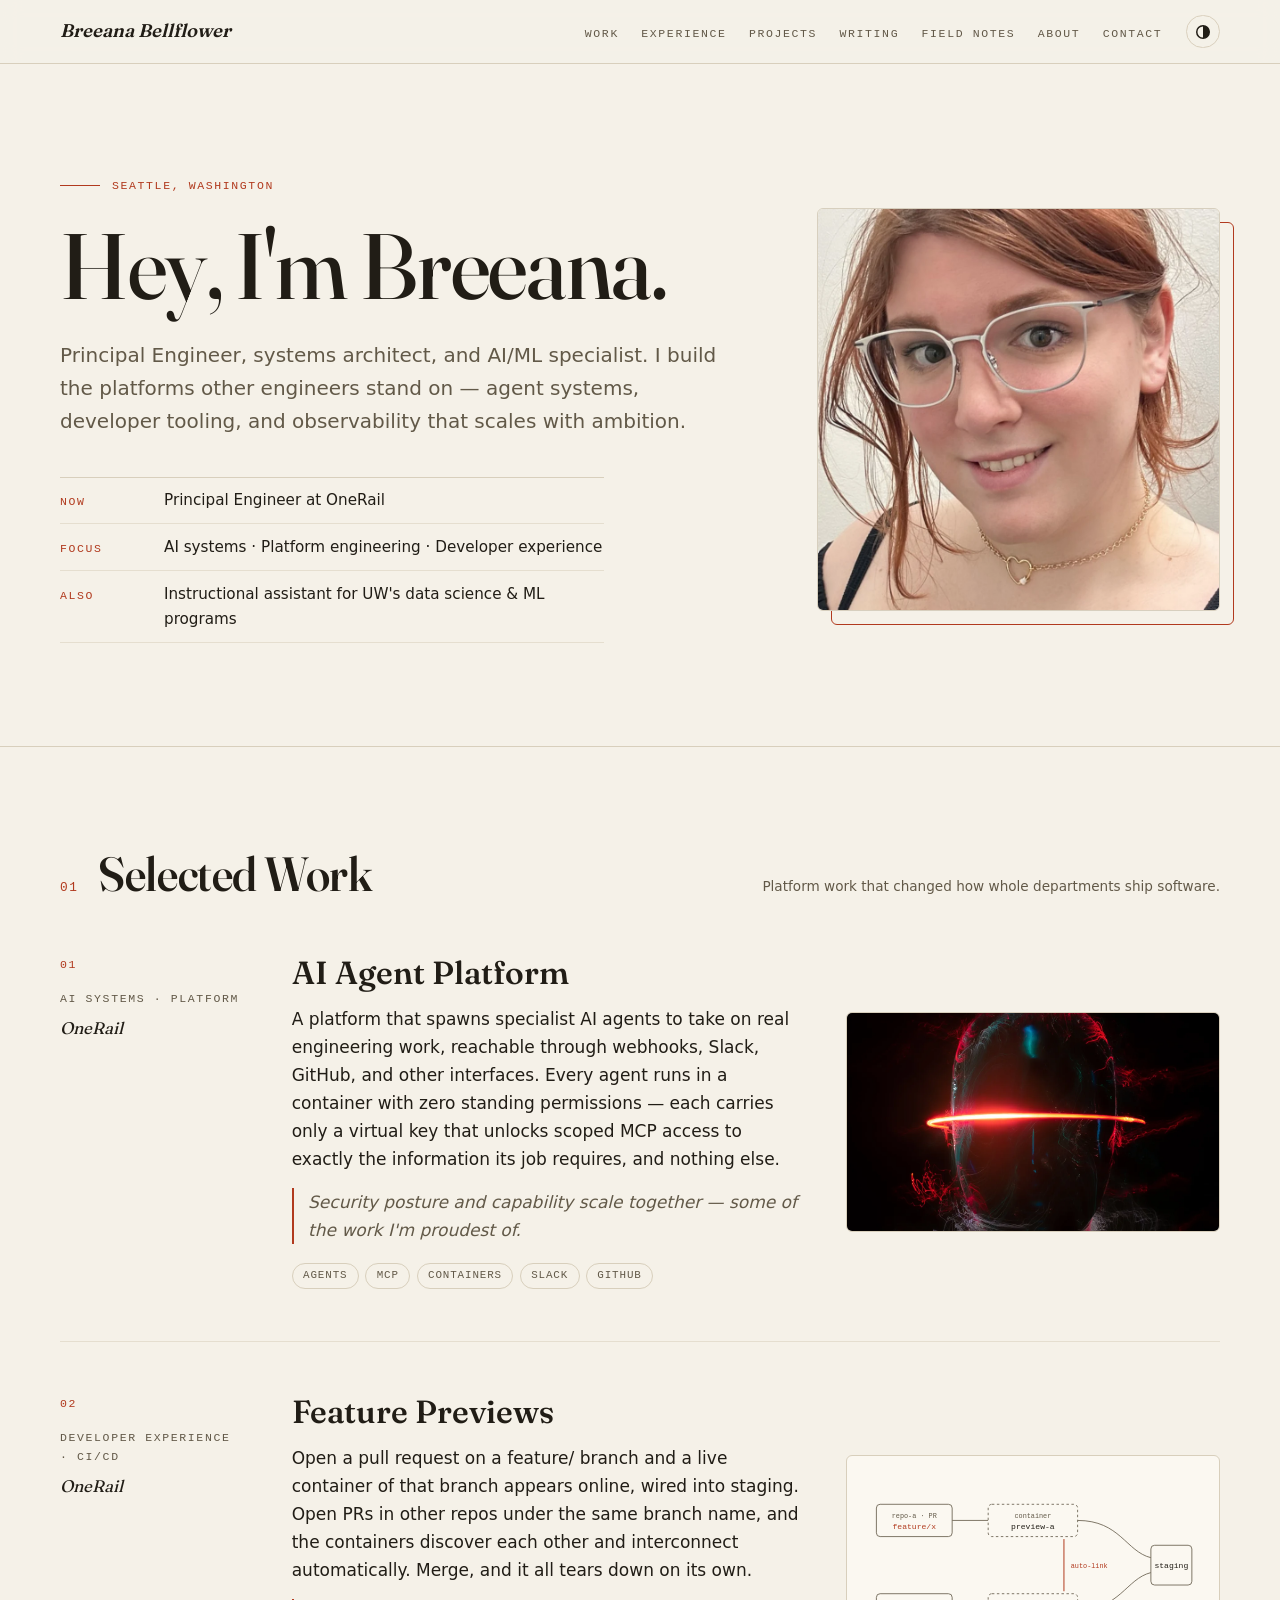
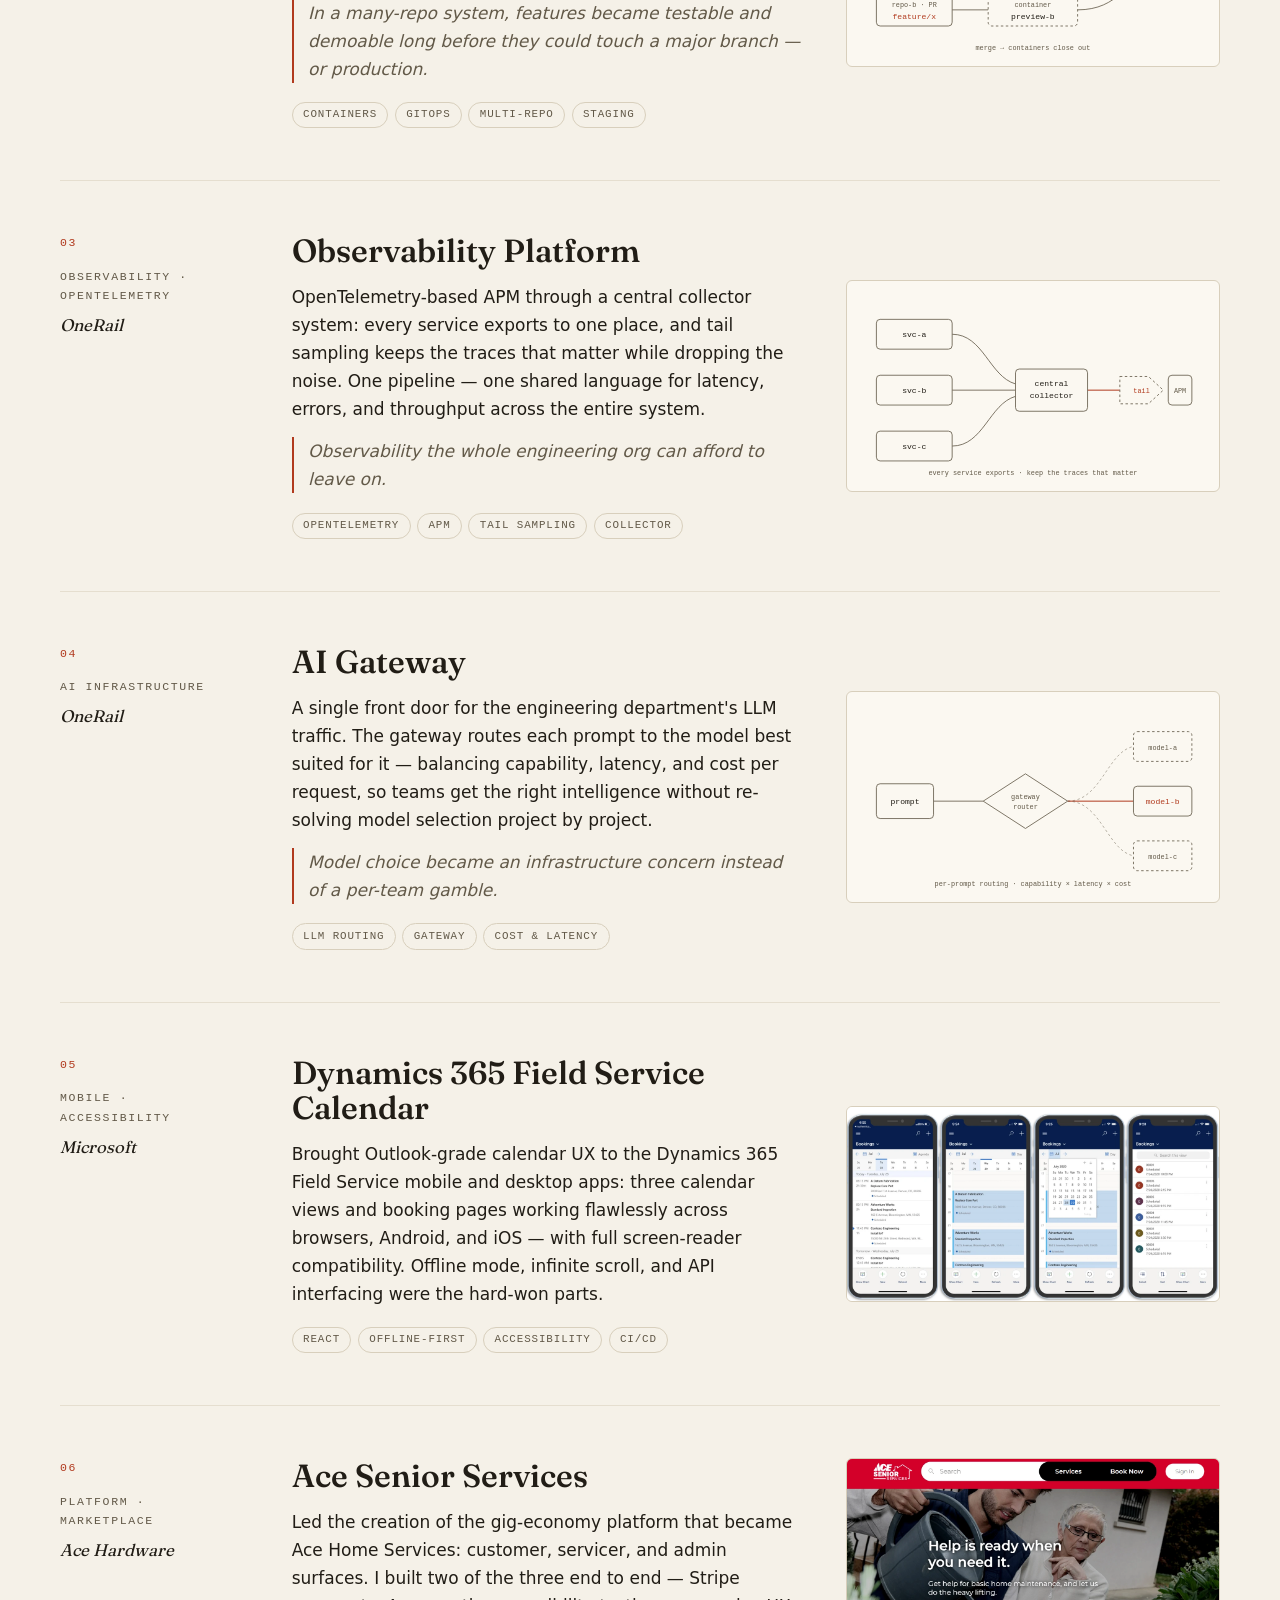
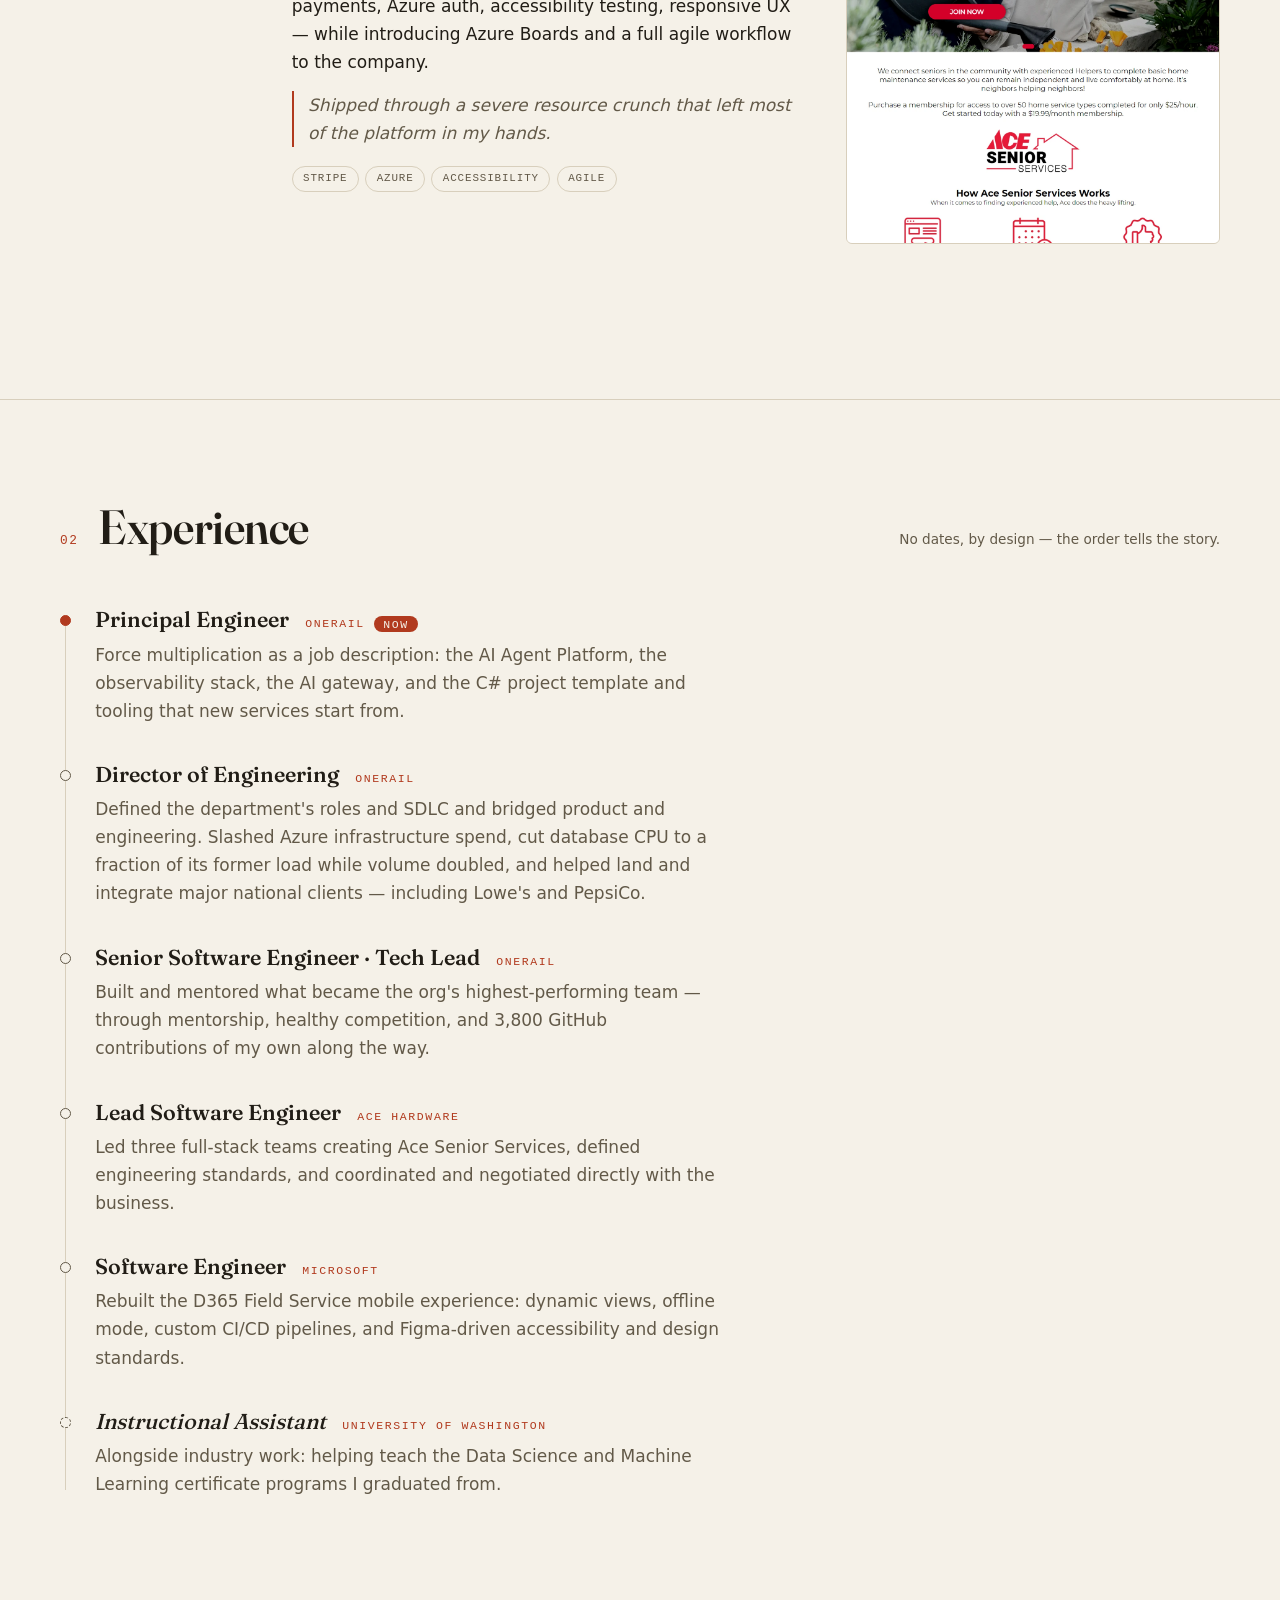
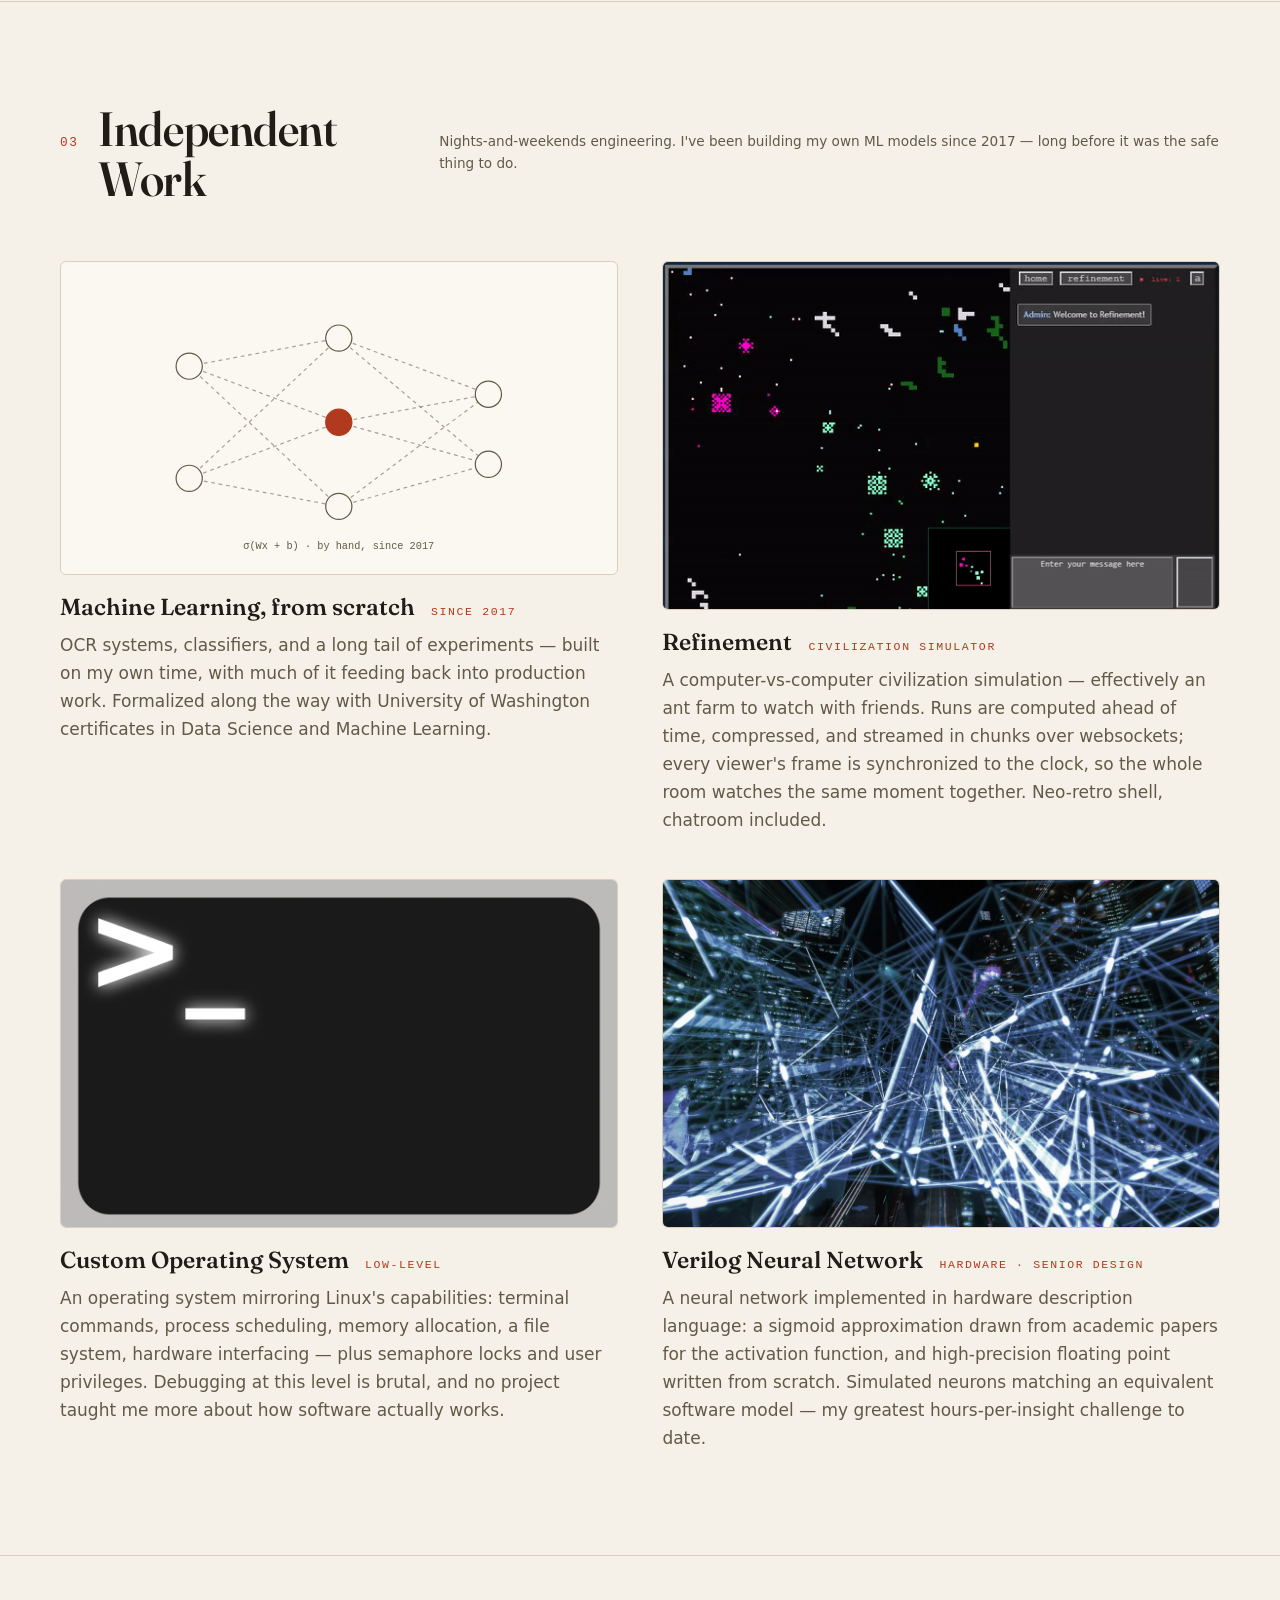
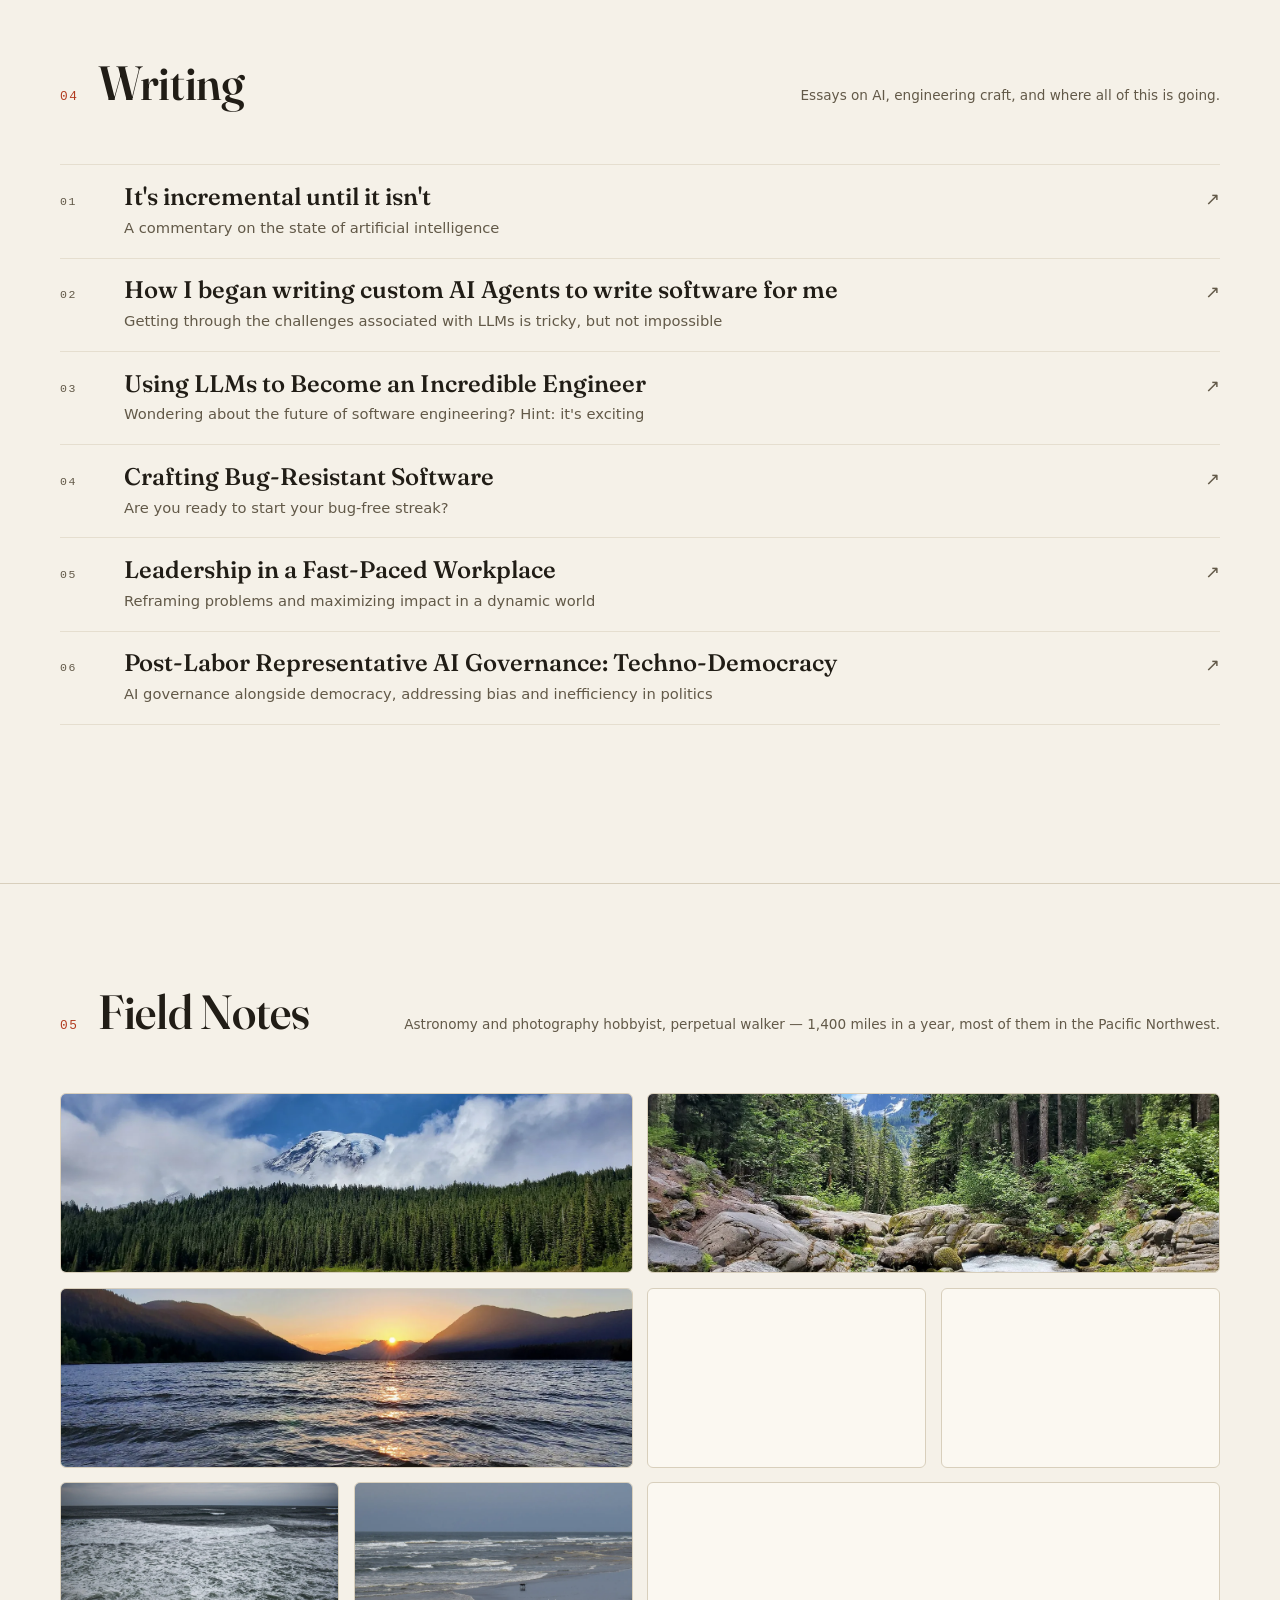
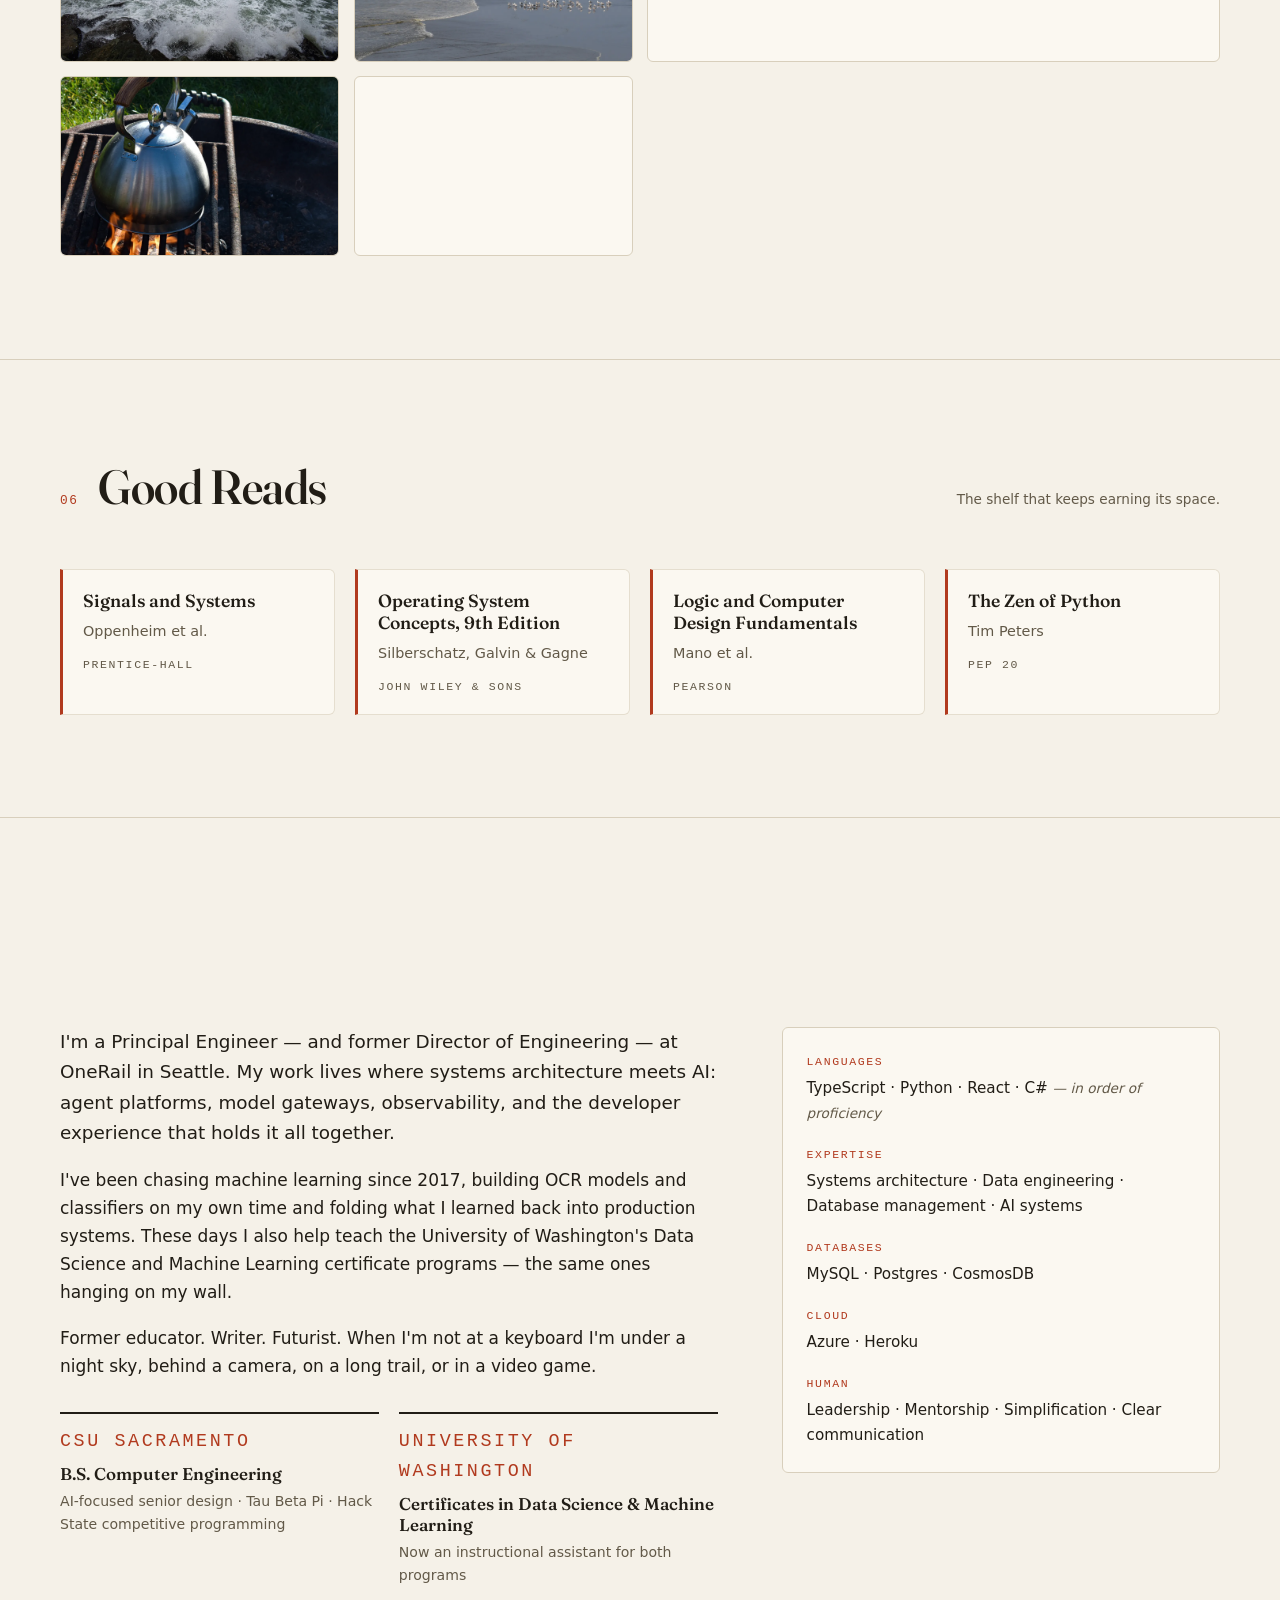
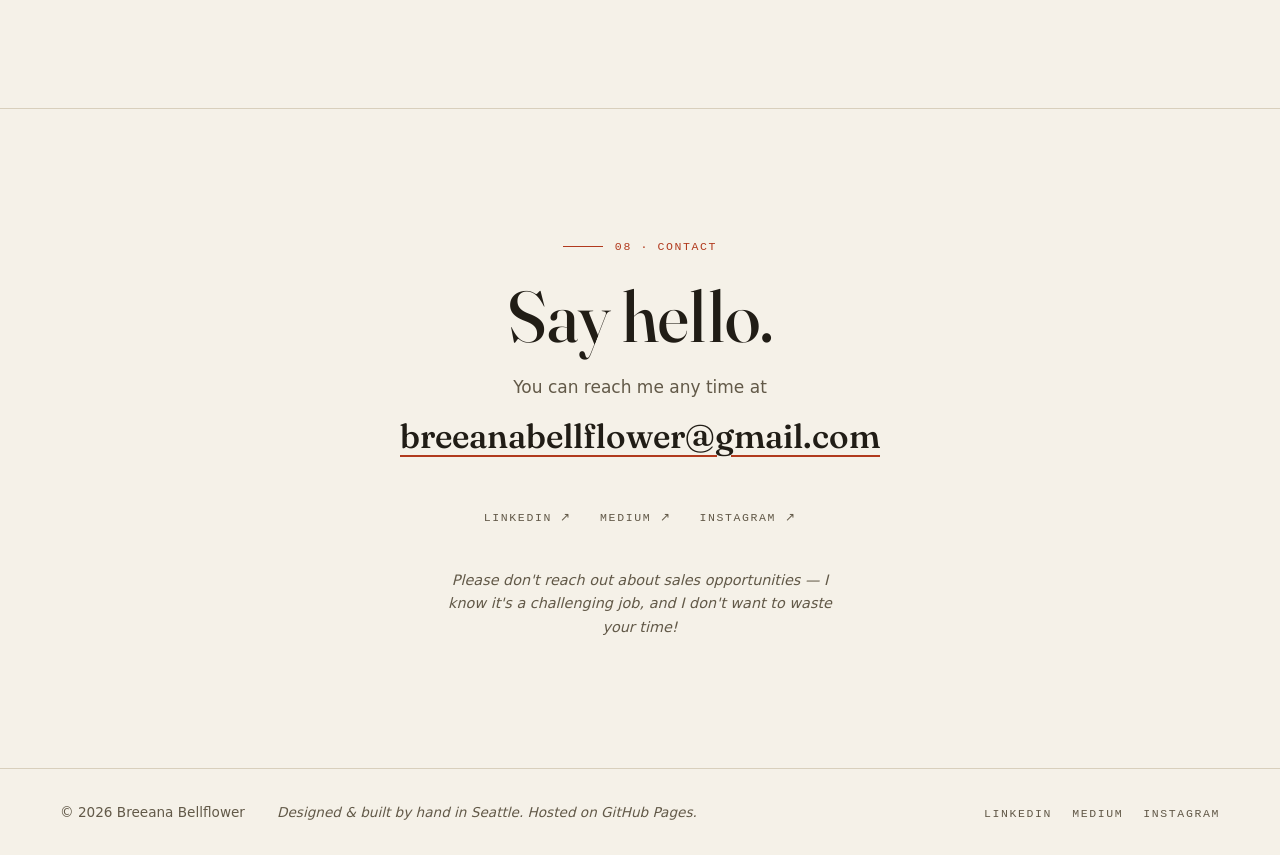
==== index.html @ 028983ed "Publish portfolio static site for GitHub Pages" ====
<!DOCTYPE html><html lang="en"> <head><meta charset="utf-8"><meta name="viewport" content="width=device-width, initial-scale=1"><title>Breeana Bellflower — Principal Engineer</title><meta name="description" content="Portfolio of Breeana Bellflower: Principal Engineer, systems architect, and AI/ML specialist in Seattle. Agent platforms, developer experience, and observability at scale."><link rel="canonical" href="https://breeanabellflower.com/"><link rel="icon" type="image/svg+xml" href="./favicon.svg"><link rel="preload" href="./fonts/fraunces-latin.woff2" as="font" type="font/woff2" crossorigin><meta property="og:type" content="website"><meta property="og:title" content="Breeana Bellflower — Principal Engineer"><meta property="og:description" content="Portfolio of Breeana Bellflower: Principal Engineer, systems architect, and AI/ML specialist in Seattle. Agent platforms, developer experience, and observability at scale."><meta property="og:url" content="https://breeanabellflower.com/"><meta property="og:image" content="https://breeanabellflower.com/og.png"><meta name="twitter:card" content="summary_large_image"><meta name="generator" content="Astro v4.16.19"><script>
      // Theme bootstrap: run before paint to avoid a flash of the wrong theme.
      (() => {
        const stored = localStorage.getItem("theme");
        const prefersDark = window.matchMedia("(prefers-color-scheme: dark)").matches;
        const theme = stored ?? (prefersDark ? "dark" : "light");
        document.documentElement.dataset.theme = theme;
      })();
    </script><link rel="stylesheet" href="./_astro/index.C7pyE3ku.css">
<link rel="stylesheet" href="./_astro/index.D4wdJQyO.css"><script type="module">const r=document.querySelector("[data-theme-toggle]");r?.addEventListener("click",()=>{const e=document.documentElement.dataset.theme==="dark"?"light":"dark";document.documentElement.dataset.theme=e,localStorage.setItem("theme",e)});const n=document.querySelector("[data-menu-toggle]"),s=document.querySelector("[data-menu]");n?.addEventListener("click",()=>{const e=s?.classList.toggle("is-open")??!1;n.setAttribute("aria-expanded",String(e))});s?.addEventListener("click",e=>{e.target.tagName==="A"&&(s.classList.remove("is-open"),n?.setAttribute("aria-expanded","false"))});const o=document.querySelectorAll("[data-reveal]");if(window.matchMedia("(prefers-reduced-motion: reduce)").matches)o.forEach(e=>e.classList.add("is-visible"));else{const e=new IntersectionObserver(t=>{for(const a of t)a.isIntersecting&&(a.target.classList.add("is-visible"),e.unobserve(a.target))},{rootMargin:"0px 0px -8% 0px"});o.forEach(t=>e.observe(t))}
</script></head> <body> <a class="skip-link" href="#main">Skip to content</a> <header class="site-header" data-astro-cid-3ef6ksr2> <div class="container bar" data-astro-cid-3ef6ksr2> <a class="wordmark" href="#top" data-astro-cid-3ef6ksr2>Breeana Bellflower</a> <nav class="site-nav" aria-label="Primary" data-menu data-astro-cid-3ef6ksr2> <ul data-astro-cid-3ef6ksr2> <li data-astro-cid-3ef6ksr2><a class="mono" href="#work" data-astro-cid-3ef6ksr2>Work</a></li><li data-astro-cid-3ef6ksr2><a class="mono" href="#experience" data-astro-cid-3ef6ksr2>Experience</a></li><li data-astro-cid-3ef6ksr2><a class="mono" href="#projects" data-astro-cid-3ef6ksr2>Projects</a></li><li data-astro-cid-3ef6ksr2><a class="mono" href="#writing" data-astro-cid-3ef6ksr2>Writing</a></li><li data-astro-cid-3ef6ksr2><a class="mono" href="#field-notes" data-astro-cid-3ef6ksr2>Field Notes</a></li><li data-astro-cid-3ef6ksr2><a class="mono" href="#about" data-astro-cid-3ef6ksr2>About</a></li><li data-astro-cid-3ef6ksr2><a class="mono" href="#contact" data-astro-cid-3ef6ksr2>Contact</a></li> </ul> </nav> <div class="controls" data-astro-cid-3ef6ksr2> <button class="ctl" type="button" data-theme-toggle aria-label="Toggle color theme" title="Toggle color theme" data-astro-cid-3ef6ksr2> <svg width="16" height="16" viewBox="0 0 16 16" fill="none" aria-hidden="true" data-astro-cid-3ef6ksr2> <circle cx="8" cy="8" r="6.25" stroke="currentColor" stroke-width="1.5" data-astro-cid-3ef6ksr2></circle> <path d="M8 1.75 A 6.25 6.25 0 0 1 8 14.25 Z" fill="currentColor" data-astro-cid-3ef6ksr2></path> </svg> </button> <button class="ctl menu-btn" type="button" data-menu-toggle aria-expanded="false" aria-label="Menu" data-astro-cid-3ef6ksr2> <svg width="16" height="16" viewBox="0 0 16 16" aria-hidden="true" data-astro-cid-3ef6ksr2> <path d="M1 4h14M1 8h14M1 12h14" stroke="currentColor" stroke-width="1.5" data-astro-cid-3ef6ksr2></path> </svg> </button> </div> </div> </header>  <main id="main">  <section id="top" class="hero" data-astro-cid-bbe6dxrz> <div class="container grid" data-astro-cid-bbe6dxrz> <div class="intro" data-reveal data-astro-cid-bbe6dxrz> <p class="mono overline" data-astro-cid-bbe6dxrz><span class="rule" aria-hidden="true" data-astro-cid-bbe6dxrz></span>Seattle, Washington</p> <h1 data-astro-cid-bbe6dxrz>Hey, I&#39;m Breeana.</h1> <p class="lede" data-astro-cid-bbe6dxrz>Principal Engineer, systems architect, and AI/ML specialist. I build the platforms other engineers stand on — agent systems, developer tooling, and observability that scales with ambition.</p> <dl class="meta" data-astro-cid-bbe6dxrz> <div class="meta-row" data-astro-cid-bbe6dxrz> <dt class="mono" data-astro-cid-bbe6dxrz>Now</dt> <dd data-astro-cid-bbe6dxrz>Principal Engineer at OneRail</dd> </div><div class="meta-row" data-astro-cid-bbe6dxrz> <dt class="mono" data-astro-cid-bbe6dxrz>Focus</dt> <dd data-astro-cid-bbe6dxrz>AI systems · Platform engineering · Developer experience</dd> </div><div class="meta-row" data-astro-cid-bbe6dxrz> <dt class="mono" data-astro-cid-bbe6dxrz>Also</dt> <dd data-astro-cid-bbe6dxrz>Instructional assistant for UW&#39;s data science &amp; ML programs</dd> </div> </dl> </div> <figure class="portrait" data-reveal data-astro-cid-bbe6dxrz> <img src="./images/breeana.webp" alt="Portrait of Breeana Bellflower" width="900" height="900" fetchpriority="high" data-astro-cid-bbe6dxrz> </figure> </div> </section>  <section id="work" class="section" data-astro-cid-wkx7uqji> <div class="container" data-astro-cid-wkx7uqji> <div class="section-head" data-reveal data-astro-cid-wkx7uqji> <span class="index" data-astro-cid-wkx7uqji>01</span> <h2 data-astro-cid-wkx7uqji>Selected Work</h2> <p class="head-note" data-astro-cid-wkx7uqji>Platform work that changed how whole departments ship software.</p> </div> <div class="cases" data-astro-cid-wkx7uqji> <article class="case" data-reveal data-astro-cid-wkx7uqji> <div class="meta" data-astro-cid-wkx7uqji> <p class="mono num" data-astro-cid-wkx7uqji>01</p> <p class="mono kind" data-astro-cid-wkx7uqji>AI Systems · Platform</p> <p class="org" data-astro-cid-wkx7uqji>OneRail</p> </div> <div class="body" data-astro-cid-wkx7uqji> <h3 data-astro-cid-wkx7uqji>AI Agent Platform</h3> <p data-astro-cid-wkx7uqji>A platform that spawns specialist AI agents to take on real engineering work, reachable through webhooks, Slack, GitHub, and other interfaces. Every agent runs in a container with zero standing permissions — each carries only a virtual key that unlocks scoped MCP access to exactly the information its job requires, and nothing else.</p> <p class="impact" data-astro-cid-wkx7uqji>Security posture and capability scale together — some of the work I&#39;m proudest of.</p> <ul class="tags" role="list" data-astro-cid-wkx7uqji> <li class="tag" data-astro-cid-wkx7uqji>Agents</li><li class="tag" data-astro-cid-wkx7uqji>MCP</li><li class="tag" data-astro-cid-wkx7uqji>Containers</li><li class="tag" data-astro-cid-wkx7uqji>Slack</li><li class="tag" data-astro-cid-wkx7uqji>GitHub</li> </ul> </div> <div class="visual" data-astro-cid-wkx7uqji> <figure class="frame" data-astro-cid-wkx7uqji> <img src="./images/agents.webp" alt="Abstract network of connected nodes" loading="lazy" data-astro-cid-wkx7uqji> </figure>  </div> </article><article class="case" data-reveal data-astro-cid-wkx7uqji> <div class="meta" data-astro-cid-wkx7uqji> <p class="mono num" data-astro-cid-wkx7uqji>02</p> <p class="mono kind" data-astro-cid-wkx7uqji>Developer Experience · CI/CD</p> <p class="org" data-astro-cid-wkx7uqji>OneRail</p> </div> <div class="body" data-astro-cid-wkx7uqji> <h3 data-astro-cid-wkx7uqji>Feature Previews</h3> <p data-astro-cid-wkx7uqji>Open a pull request on a feature/ branch and a live container of that branch appears online, wired into staging. Open PRs in other repos under the same branch name, and the containers discover each other and interconnect automatically. Merge, and it all tears down on its own.</p> <p class="impact" data-astro-cid-wkx7uqji>In a many-repo system, features became testable and demoable long before they could touch a major branch — or production.</p> <ul class="tags" role="list" data-astro-cid-wkx7uqji> <li class="tag" data-astro-cid-wkx7uqji>Containers</li><li class="tag" data-astro-cid-wkx7uqji>GitOps</li><li class="tag" data-astro-cid-wkx7uqji>Multi-repo</li><li class="tag" data-astro-cid-wkx7uqji>Staging</li> </ul> </div> <div class="visual" data-astro-cid-wkx7uqji>  <div class="frame sketch" data-astro-cid-wkx7uqji> <svg viewBox="0 0 560 300" role="img" aria-label="Diagram: feature branch PRs spawn interconnected preview containers wired to staging; merge tears them down" data-astro-cid-uwvadgfv><g class="wire" data-astro-cid-uwvadgfv><path d="M150 78 H 208" data-astro-cid-uwvadgfv></path><path d="M150 222 H 208" data-astro-cid-uwvadgfv></path><path d="M330 108 V 192" class="accent" data-astro-cid-uwvadgfv></path><path d="M352 78 C 420 78 430 128 470 138" data-astro-cid-uwvadgfv></path><path d="M352 222 C 420 222 430 172 470 162" data-astro-cid-uwvadgfv></path></g><g class="box" data-astro-cid-uwvadgfv><rect x="28" y="52" width="122" height="52" rx="6" data-astro-cid-uwvadgfv></rect><rect x="28" y="196" width="122" height="52" rx="6" data-astro-cid-uwvadgfv></rect><rect x="208" y="52" width="144" height="52" rx="6" class="dashed" data-astro-cid-uwvadgfv></rect><rect x="208" y="196" width="144" height="52" rx="6" class="dashed" data-astro-cid-uwvadgfv></rect><rect x="470" y="118" width="66" height="64" rx="6" data-astro-cid-uwvadgfv></rect></g><g class="label" data-astro-cid-uwvadgfv><text x="89" y="74" text-anchor="middle" class="small" data-astro-cid-uwvadgfv>repo-a · PR</text><text x="89" y="92" text-anchor="middle" class="accent-t" data-astro-cid-uwvadgfv>feature/x</text><text x="89" y="218" text-anchor="middle" class="small" data-astro-cid-uwvadgfv>repo-b · PR</text><text x="89" y="236" text-anchor="middle" class="accent-t" data-astro-cid-uwvadgfv>feature/x</text><text x="280" y="74" text-anchor="middle" class="small" data-astro-cid-uwvadgfv>container</text><text x="280" y="92" text-anchor="middle" data-astro-cid-uwvadgfv>preview-a</text><text x="280" y="218" text-anchor="middle" class="small" data-astro-cid-uwvadgfv>container</text><text x="280" y="236" text-anchor="middle" data-astro-cid-uwvadgfv>preview-b</text><text x="341" y="154" text-anchor="start" class="small accent-t" data-astro-cid-uwvadgfv>auto-link</text><text x="503" y="154" text-anchor="middle" data-astro-cid-uwvadgfv>staging</text><text x="280" y="286" text-anchor="middle" class="small" data-astro-cid-uwvadgfv>merge → containers close out</text></g></svg> </div> </div> </article><article class="case" data-reveal data-astro-cid-wkx7uqji> <div class="meta" data-astro-cid-wkx7uqji> <p class="mono num" data-astro-cid-wkx7uqji>03</p> <p class="mono kind" data-astro-cid-wkx7uqji>Observability · OpenTelemetry</p> <p class="org" data-astro-cid-wkx7uqji>OneRail</p> </div> <div class="body" data-astro-cid-wkx7uqji> <h3 data-astro-cid-wkx7uqji>Observability Platform</h3> <p data-astro-cid-wkx7uqji>OpenTelemetry-based APM through a central collector system: every service exports to one place, and tail sampling keeps the traces that matter while dropping the noise. One pipeline — one shared language for latency, errors, and throughput across the entire system.</p> <p class="impact" data-astro-cid-wkx7uqji>Observability the whole engineering org can afford to leave on.</p> <ul class="tags" role="list" data-astro-cid-wkx7uqji> <li class="tag" data-astro-cid-wkx7uqji>OpenTelemetry</li><li class="tag" data-astro-cid-wkx7uqji>APM</li><li class="tag" data-astro-cid-wkx7uqji>Tail sampling</li><li class="tag" data-astro-cid-wkx7uqji>Collector</li> </ul> </div> <div class="visual" data-astro-cid-wkx7uqji>  <div class="frame sketch" data-astro-cid-wkx7uqji> <svg viewBox="0 0 560 300" role="img" aria-label="Diagram: services export telemetry to a central collector with tail sampling feeding APM" data-astro-cid-uwvadgfv><g class="wire" data-astro-cid-uwvadgfv><path d="M150 60 C 200 60 210 128 252 140" data-astro-cid-uwvadgfv></path><path d="M150 150 H 252" data-astro-cid-uwvadgfv></path><path d="M150 240 C 200 240 210 172 252 160" data-astro-cid-uwvadgfv></path><path d="M368 150 H 420" class="accent" data-astro-cid-uwvadgfv></path></g><g class="box" data-astro-cid-uwvadgfv><rect x="28" y="36" width="122" height="48" rx="6" data-astro-cid-uwvadgfv></rect><rect x="28" y="126" width="122" height="48" rx="6" data-astro-cid-uwvadgfv></rect><rect x="28" y="216" width="122" height="48" rx="6" data-astro-cid-uwvadgfv></rect><rect x="252" y="116" width="116" height="68" rx="6" data-astro-cid-uwvadgfv></rect><path d="M420 128 L 466 128 L 490 150 L 466 172 L 420 172 Z" class="dashed" data-astro-cid-uwvadgfv></path><rect x="498" y="126" width="38" height="48" rx="6" data-astro-cid-uwvadgfv></rect></g><g class="label" data-astro-cid-uwvadgfv><text x="89" y="65" text-anchor="middle" data-astro-cid-uwvadgfv>svc-a</text><text x="89" y="155" text-anchor="middle" data-astro-cid-uwvadgfv>svc-b</text><text x="89" y="245" text-anchor="middle" data-astro-cid-uwvadgfv>svc-c</text><text x="310" y="144" text-anchor="middle" data-astro-cid-uwvadgfv>central</text><text x="310" y="162" text-anchor="middle" data-astro-cid-uwvadgfv>collector</text><text x="455" y="155" text-anchor="middle" class="small accent-t" data-astro-cid-uwvadgfv>tail</text><text x="517" y="155" text-anchor="middle" class="small" data-astro-cid-uwvadgfv>APM</text><text x="280" y="286" text-anchor="middle" class="small" data-astro-cid-uwvadgfv>every service exports · keep the traces that matter</text></g></svg> </div> </div> </article><article class="case" data-reveal data-astro-cid-wkx7uqji> <div class="meta" data-astro-cid-wkx7uqji> <p class="mono num" data-astro-cid-wkx7uqji>04</p> <p class="mono kind" data-astro-cid-wkx7uqji>AI Infrastructure</p> <p class="org" data-astro-cid-wkx7uqji>OneRail</p> </div> <div class="body" data-astro-cid-wkx7uqji> <h3 data-astro-cid-wkx7uqji>AI Gateway</h3> <p data-astro-cid-wkx7uqji>A single front door for the engineering department&#39;s LLM traffic. The gateway routes each prompt to the model best suited for it — balancing capability, latency, and cost per request, so teams get the right intelligence without re-solving model selection project by project.</p> <p class="impact" data-astro-cid-wkx7uqji>Model choice became an infrastructure concern instead of a per-team gamble.</p> <ul class="tags" role="list" data-astro-cid-wkx7uqji> <li class="tag" data-astro-cid-wkx7uqji>LLM routing</li><li class="tag" data-astro-cid-wkx7uqji>Gateway</li><li class="tag" data-astro-cid-wkx7uqji>Cost &amp; latency</li> </ul> </div> <div class="visual" data-astro-cid-wkx7uqji>  <div class="frame sketch" data-astro-cid-wkx7uqji> <svg viewBox="0 0 560 300" role="img" aria-label="Diagram: prompts enter a gateway that routes each to the best-suited model" data-astro-cid-uwvadgfv><g class="wire" data-astro-cid-uwvadgfv><path d="M120 150 H 200" data-astro-cid-uwvadgfv></path><path d="M336 150 C 390 150 400 70 442 62" class="dim" data-astro-cid-uwvadgfv></path><path d="M336 150 H 442" class="accent" data-astro-cid-uwvadgfv></path><path d="M336 150 C 390 150 400 230 442 238" class="dim" data-astro-cid-uwvadgfv></path></g><g class="box" data-astro-cid-uwvadgfv><rect x="28" y="122" width="92" height="56" rx="6" data-astro-cid-uwvadgfv></rect><path d="M200 150 L 268 106 L 336 150 L 268 194 Z" data-astro-cid-uwvadgfv></path><rect x="442" y="38" width="94" height="48" rx="6" class="dashed" data-astro-cid-uwvadgfv></rect><rect x="442" y="126" width="94" height="48" rx="6" data-astro-cid-uwvadgfv></rect><rect x="442" y="214" width="94" height="48" rx="6" class="dashed" data-astro-cid-uwvadgfv></rect></g><g class="label" data-astro-cid-uwvadgfv><text x="74" y="155" text-anchor="middle" data-astro-cid-uwvadgfv>prompt</text><text x="268" y="146" text-anchor="middle" class="small" data-astro-cid-uwvadgfv>gateway</text><text x="268" y="162" text-anchor="middle" class="small" data-astro-cid-uwvadgfv>router</text><text x="489" y="67" text-anchor="middle" class="small" data-astro-cid-uwvadgfv>model-a</text><text x="489" y="155" text-anchor="middle" class="accent-t" data-astro-cid-uwvadgfv>model-b</text><text x="489" y="243" text-anchor="middle" class="small" data-astro-cid-uwvadgfv>model-c</text><text x="280" y="286" text-anchor="middle" class="small" data-astro-cid-uwvadgfv>per-prompt routing · capability × latency × cost</text></g></svg> </div> </div> </article><article class="case" data-reveal data-astro-cid-wkx7uqji> <div class="meta" data-astro-cid-wkx7uqji> <p class="mono num" data-astro-cid-wkx7uqji>05</p> <p class="mono kind" data-astro-cid-wkx7uqji>Mobile · Accessibility</p> <p class="org" data-astro-cid-wkx7uqji>Microsoft</p> </div> <div class="body" data-astro-cid-wkx7uqji> <h3 data-astro-cid-wkx7uqji>Dynamics 365 Field Service Calendar</h3> <p data-astro-cid-wkx7uqji>Brought Outlook-grade calendar UX to the Dynamics 365 Field Service mobile and desktop apps: three calendar views and booking pages working flawlessly across browsers, Android, and iOS — with full screen-reader compatibility. Offline mode, infinite scroll, and API interfacing were the hard-won parts.</p>  <ul class="tags" role="list" data-astro-cid-wkx7uqji> <li class="tag" data-astro-cid-wkx7uqji>React</li><li class="tag" data-astro-cid-wkx7uqji>Offline-first</li><li class="tag" data-astro-cid-wkx7uqji>Accessibility</li><li class="tag" data-astro-cid-wkx7uqji>CI/CD</li> </ul> </div> <div class="visual" data-astro-cid-wkx7uqji> <figure class="frame" data-astro-cid-wkx7uqji> <img src="./images/d365.webp" alt="Field Service booking calendar on a mobile device" loading="lazy" data-astro-cid-wkx7uqji> </figure>  </div> </article><article class="case" data-reveal data-astro-cid-wkx7uqji> <div class="meta" data-astro-cid-wkx7uqji> <p class="mono num" data-astro-cid-wkx7uqji>06</p> <p class="mono kind" data-astro-cid-wkx7uqji>Platform · Marketplace</p> <p class="org" data-astro-cid-wkx7uqji>Ace Hardware</p> </div> <div class="body" data-astro-cid-wkx7uqji> <h3 data-astro-cid-wkx7uqji>Ace Senior Services</h3> <p data-astro-cid-wkx7uqji>Led the creation of the gig-economy platform that became Ace Home Services: customer, servicer, and admin surfaces. I built two of the three end to end — Stripe payments, Azure auth, accessibility testing, responsive UX — while introducing Azure Boards and a full agile workflow to the company.</p> <p class="impact" data-astro-cid-wkx7uqji>Shipped through a severe resource crunch that left most of the platform in my hands.</p> <ul class="tags" role="list" data-astro-cid-wkx7uqji> <li class="tag" data-astro-cid-wkx7uqji>Stripe</li><li class="tag" data-astro-cid-wkx7uqji>Azure</li><li class="tag" data-astro-cid-wkx7uqji>Accessibility</li><li class="tag" data-astro-cid-wkx7uqji>Agile</li> </ul> </div> <div class="visual" data-astro-cid-wkx7uqji> <figure class="frame" data-astro-cid-wkx7uqji> <img src="./images/ace.webp" alt="Ace Senior Services web application screens" loading="lazy" data-astro-cid-wkx7uqji> </figure>  </div> </article> </div> </div> </section>  <section id="experience" class="section" data-astro-cid-xpq65ryk> <div class="container" data-astro-cid-xpq65ryk> <div class="section-head" data-reveal data-astro-cid-xpq65ryk> <span class="index" data-astro-cid-xpq65ryk>02</span> <h2 data-astro-cid-xpq65ryk>Experience</h2> <p class="head-note" data-astro-cid-xpq65ryk>No dates, by design — the order tells the story.</p> </div> <ol class="timeline" role="list" data-astro-cid-xpq65ryk> <li class="role" data-reveal data-astro-cid-xpq65ryk> <span class="dot now" aria-hidden="true" data-astro-cid-xpq65ryk></span> <div class="role-head" data-astro-cid-xpq65ryk> <h3 data-astro-cid-xpq65ryk>Principal Engineer</h3> <p class="org mono" data-astro-cid-xpq65ryk>OneRail<span class="now-chip" data-astro-cid-xpq65ryk>Now</span></p> </div> <p class="role-body" data-astro-cid-xpq65ryk>Force multiplication as a job description: the AI Agent Platform, the observability stack, the AI gateway, and the C# project template and tooling that new services start from.</p> </li><li class="role" data-reveal data-astro-cid-xpq65ryk> <span class="dot" aria-hidden="true" data-astro-cid-xpq65ryk></span> <div class="role-head" data-astro-cid-xpq65ryk> <h3 data-astro-cid-xpq65ryk>Director of Engineering</h3> <p class="org mono" data-astro-cid-xpq65ryk>OneRail</p> </div> <p class="role-body" data-astro-cid-xpq65ryk>Defined the department&#39;s roles and SDLC and bridged product and engineering. Slashed Azure infrastructure spend, cut database CPU to a fraction of its former load while volume doubled, and helped land and integrate major national clients — including Lowe&#39;s and PepsiCo.</p> </li><li class="role" data-reveal data-astro-cid-xpq65ryk> <span class="dot" aria-hidden="true" data-astro-cid-xpq65ryk></span> <div class="role-head" data-astro-cid-xpq65ryk> <h3 data-astro-cid-xpq65ryk>Senior Software Engineer · Tech Lead</h3> <p class="org mono" data-astro-cid-xpq65ryk>OneRail</p> </div> <p class="role-body" data-astro-cid-xpq65ryk>Built and mentored what became the org&#39;s highest-performing team — through mentorship, healthy competition, and 3,800 GitHub contributions of my own along the way.</p> </li><li class="role" data-reveal data-astro-cid-xpq65ryk> <span class="dot" aria-hidden="true" data-astro-cid-xpq65ryk></span> <div class="role-head" data-astro-cid-xpq65ryk> <h3 data-astro-cid-xpq65ryk>Lead Software Engineer</h3> <p class="org mono" data-astro-cid-xpq65ryk>Ace Hardware</p> </div> <p class="role-body" data-astro-cid-xpq65ryk>Led three full-stack teams creating Ace Senior Services, defined engineering standards, and coordinated and negotiated directly with the business.</p> </li><li class="role" data-reveal data-astro-cid-xpq65ryk> <span class="dot" aria-hidden="true" data-astro-cid-xpq65ryk></span> <div class="role-head" data-astro-cid-xpq65ryk> <h3 data-astro-cid-xpq65ryk>Software Engineer</h3> <p class="org mono" data-astro-cid-xpq65ryk>Microsoft</p> </div> <p class="role-body" data-astro-cid-xpq65ryk>Rebuilt the D365 Field Service mobile experience: dynamic views, offline mode, custom CI/CD pipelines, and Figma-driven accessibility and design standards.</p> </li><li class="role aside" data-reveal data-astro-cid-xpq65ryk> <span class="dot" aria-hidden="true" data-astro-cid-xpq65ryk></span> <div class="role-head" data-astro-cid-xpq65ryk> <h3 data-astro-cid-xpq65ryk>Instructional Assistant</h3> <p class="org mono" data-astro-cid-xpq65ryk>University of Washington</p> </div> <p class="role-body" data-astro-cid-xpq65ryk>Alongside industry work: helping teach the Data Science and Machine Learning certificate programs I graduated from.</p> </li> </ol> </div> </section>  <section id="projects" class="section" data-astro-cid-amng4zvp> <div class="container" data-astro-cid-amng4zvp> <div class="section-head" data-reveal data-astro-cid-amng4zvp> <span class="index" data-astro-cid-amng4zvp>03</span> <h2 data-astro-cid-amng4zvp>Independent Work</h2> <p class="head-note" data-astro-cid-amng4zvp>Nights-and-weekends engineering. I&#39;ve been building my own ML models since 2017 — long before it was the safe thing to do.</p> </div> <div class="grid" data-astro-cid-amng4zvp> <article class="card" data-reveal data-astro-cid-amng4zvp> <div class="card-visual frame" data-astro-cid-amng4zvp>  <div class="sketch" data-astro-cid-amng4zvp> <svg viewBox="0 0 560 300" role="img" aria-label="Diagram: a small neural network" data-astro-cid-uwvadgfv><g class="wire dim" data-astro-cid-uwvadgfv><path d="M120 90 L 280 60 M120 90 L 280 150 M120 90 L 280 240" data-astro-cid-uwvadgfv></path><path d="M120 210 L 280 60 M120 210 L 280 150 M120 210 L 280 240" data-astro-cid-uwvadgfv></path><path d="M280 60 L 440 120 M280 150 L 440 120 M280 240 L 440 120" data-astro-cid-uwvadgfv></path><path d="M280 60 L 440 195 M280 150 L 440 195 M280 240 L 440 195" data-astro-cid-uwvadgfv></path></g><g class="node" data-astro-cid-uwvadgfv><circle cx="120" cy="90" r="14" data-astro-cid-uwvadgfv></circle><circle cx="120" cy="210" r="14" data-astro-cid-uwvadgfv></circle><circle cx="280" cy="60" r="14" data-astro-cid-uwvadgfv></circle><circle cx="280" cy="150" r="14" class="accent-fill" data-astro-cid-uwvadgfv></circle><circle cx="280" cy="240" r="14" data-astro-cid-uwvadgfv></circle><circle cx="440" cy="120" r="14" data-astro-cid-uwvadgfv></circle><circle cx="440" cy="195" r="14" data-astro-cid-uwvadgfv></circle></g><g class="label" data-astro-cid-uwvadgfv><text x="280" y="286" text-anchor="middle" class="small" data-astro-cid-uwvadgfv>σ(Wx + b) · by hand, since 2017</text></g></svg> </div> </div> <div class="card-head" data-astro-cid-amng4zvp> <h3 data-astro-cid-amng4zvp>Machine Learning, from scratch</h3> <p class="mono meta" data-astro-cid-amng4zvp>Since 2017</p> </div> <p class="card-body" data-astro-cid-amng4zvp>OCR systems, classifiers, and a long tail of experiments — built on my own time, with much of it feeding back into production work. Formalized along the way with University of Washington certificates in Data Science and Machine Learning.</p> </article><article class="card" data-reveal data-astro-cid-amng4zvp> <div class="card-visual frame" data-astro-cid-amng4zvp> <img src="./images/refinement.gif" alt="Refinement civilization simulation running in the browser" loading="lazy" data-astro-cid-amng4zvp>  </div> <div class="card-head" data-astro-cid-amng4zvp> <h3 data-astro-cid-amng4zvp>Refinement</h3> <p class="mono meta" data-astro-cid-amng4zvp>Civilization simulator</p> </div> <p class="card-body" data-astro-cid-amng4zvp>A computer-vs-computer civilization simulation — effectively an ant farm to watch with friends. Runs are computed ahead of time, compressed, and streamed in chunks over websockets; every viewer&#39;s frame is synchronized to the clock, so the whole room watches the same moment together. Neo-retro shell, chatroom included.</p> </article><article class="card" data-reveal data-astro-cid-amng4zvp> <div class="card-visual frame" data-astro-cid-amng4zvp> <img src="./images/terminal.webp" alt="Terminal session in a custom operating system" loading="lazy" data-astro-cid-amng4zvp>  </div> <div class="card-head" data-astro-cid-amng4zvp> <h3 data-astro-cid-amng4zvp>Custom Operating System</h3> <p class="mono meta" data-astro-cid-amng4zvp>Low-level</p> </div> <p class="card-body" data-astro-cid-amng4zvp>An operating system mirroring Linux&#39;s capabilities: terminal commands, process scheduling, memory allocation, a file system, hardware interfacing — plus semaphore locks and user privileges. Debugging at this level is brutal, and no project taught me more about how software actually works.</p> </article><article class="card" data-reveal data-astro-cid-amng4zvp> <div class="card-visual frame" data-astro-cid-amng4zvp> <img src="./images/neuralnet.webp" alt="Hardware neural network diagrams and equations" loading="lazy" data-astro-cid-amng4zvp>  </div> <div class="card-head" data-astro-cid-amng4zvp> <h3 data-astro-cid-amng4zvp>Verilog Neural Network</h3> <p class="mono meta" data-astro-cid-amng4zvp>Hardware · Senior design</p> </div> <p class="card-body" data-astro-cid-amng4zvp>A neural network implemented in hardware description language: a sigmoid approximation drawn from academic papers for the activation function, and high-precision floating point written from scratch. Simulated neurons matching an equivalent software model — my greatest hours-per-insight challenge to date.</p> </article> </div> </div> </section>  <section id="writing" class="section" data-astro-cid-6prlzabz> <div class="container" data-astro-cid-6prlzabz> <div class="section-head" data-reveal data-astro-cid-6prlzabz> <span class="index" data-astro-cid-6prlzabz>04</span> <h2 data-astro-cid-6prlzabz>Writing</h2> <p class="head-note" data-astro-cid-6prlzabz>Essays on AI, engineering craft, and where all of this is going.</p> </div> <ol class="posts" role="list" data-astro-cid-6prlzabz> <li data-reveal data-astro-cid-6prlzabz> <a class="post" href="https://medium.com/@breeanabellflower/its-incremental-until-it-isn-t-463baff7ac57" target="_blank" rel="noopener" data-astro-cid-6prlzabz> <span class="mono num" data-astro-cid-6prlzabz>01</span> <span class="text" data-astro-cid-6prlzabz> <span class="title" data-astro-cid-6prlzabz>It&#39;s incremental until it isn&#39;t</span> <span class="subtitle" data-astro-cid-6prlzabz>A commentary on the state of artificial intelligence</span> </span> <span class="arrow" aria-hidden="true" data-astro-cid-6prlzabz>↗</span> </a> </li><li data-reveal data-astro-cid-6prlzabz> <a class="post" href="https://medium.com/@breeanabellflower/a-journey-begins-writing-custom-ai-agents-0a9e500310a5" target="_blank" rel="noopener" data-astro-cid-6prlzabz> <span class="mono num" data-astro-cid-6prlzabz>02</span> <span class="text" data-astro-cid-6prlzabz> <span class="title" data-astro-cid-6prlzabz>How I began writing custom AI Agents to write software for me</span> <span class="subtitle" data-astro-cid-6prlzabz>Getting through the challenges associated with LLMs is tricky, but not impossible</span> </span> <span class="arrow" aria-hidden="true" data-astro-cid-6prlzabz>↗</span> </a> </li><li data-reveal data-astro-cid-6prlzabz> <a class="post" href="https://medium.com/@breeanabellflower/using-llms-to-become-an-incredible-engineer-cb3da392b1ff" target="_blank" rel="noopener" data-astro-cid-6prlzabz> <span class="mono num" data-astro-cid-6prlzabz>03</span> <span class="text" data-astro-cid-6prlzabz> <span class="title" data-astro-cid-6prlzabz>Using LLMs to Become an Incredible Engineer</span> <span class="subtitle" data-astro-cid-6prlzabz>Wondering about the future of software engineering? Hint: it&#39;s exciting</span> </span> <span class="arrow" aria-hidden="true" data-astro-cid-6prlzabz>↗</span> </a> </li><li data-reveal data-astro-cid-6prlzabz> <a class="post" href="https://medium.com/@breeanabellflower/crafting-bug-resistant-software-73a03298b22c" target="_blank" rel="noopener" data-astro-cid-6prlzabz> <span class="mono num" data-astro-cid-6prlzabz>04</span> <span class="text" data-astro-cid-6prlzabz> <span class="title" data-astro-cid-6prlzabz>Crafting Bug-Resistant Software</span> <span class="subtitle" data-astro-cid-6prlzabz>Are you ready to start your bug-free streak?</span> </span> <span class="arrow" aria-hidden="true" data-astro-cid-6prlzabz>↗</span> </a> </li><li data-reveal data-astro-cid-6prlzabz> <a class="post" href="https://medium.com/@breeanabellflower/leadership-in-a-fast-paced-workplace-804b37b8eb28" target="_blank" rel="noopener" data-astro-cid-6prlzabz> <span class="mono num" data-astro-cid-6prlzabz>05</span> <span class="text" data-astro-cid-6prlzabz> <span class="title" data-astro-cid-6prlzabz>Leadership in a Fast-Paced Workplace</span> <span class="subtitle" data-astro-cid-6prlzabz>Reframing problems and maximizing impact in a dynamic world</span> </span> <span class="arrow" aria-hidden="true" data-astro-cid-6prlzabz>↗</span> </a> </li><li data-reveal data-astro-cid-6prlzabz> <a class="post" href="https://medium.com/@breeanabellflower/post-labor-representative-ai-governance-techno-democracy-2f3641b4e953" target="_blank" rel="noopener" data-astro-cid-6prlzabz> <span class="mono num" data-astro-cid-6prlzabz>06</span> <span class="text" data-astro-cid-6prlzabz> <span class="title" data-astro-cid-6prlzabz>Post-Labor Representative AI Governance: Techno-Democracy</span> <span class="subtitle" data-astro-cid-6prlzabz>AI governance alongside democracy, addressing bias and inefficiency in politics</span> </span> <span class="arrow" aria-hidden="true" data-astro-cid-6prlzabz>↗</span> </a> </li> </ol> <p class="more" data-reveal data-astro-cid-6prlzabz> <a href="https://medium.com/@breeanabellflower" target="_blank" rel="noopener" data-astro-cid-6prlzabz>All essays on Medium →</a> </p> </div> </section>  <section id="field-notes" class="section" data-astro-cid-ihllb3az> <div class="container" data-astro-cid-ihllb3az> <div class="section-head" data-reveal data-astro-cid-ihllb3az> <span class="index" data-astro-cid-ihllb3az>05</span> <h2 data-astro-cid-ihllb3az>Field Notes</h2> <p class="head-note" data-astro-cid-ihllb3az>Astronomy and photography hobbyist, perpetual walker — 1,400 miles in a year, most of them in the Pacific Northwest.</p> </div> <div class="photos" data-reveal data-astro-cid-ihllb3az> <figure class="shot frame wide" data-astro-cid-ihllb3az> <img src="./images/gallery/g2.webp" alt="Mount Rainier shrugging off clouds above a treeline and lake" loading="lazy" decoding="async" data-astro-cid-ihllb3az> </figure><figure class="shot frame wide" data-astro-cid-ihllb3az> <img src="./images/gallery/g1.webp" alt="A rushing creek below snow-capped peaks" loading="lazy" decoding="async" data-astro-cid-ihllb3az> </figure><figure class="shot frame wide" data-astro-cid-ihllb3az> <img src="./images/gallery/g4.webp" alt="Sunset over a mountain lake" loading="lazy" decoding="async" data-astro-cid-ihllb3az> </figure><figure class="shot frame" data-astro-cid-ihllb3az> <img src="./images/gallery/g8.webp" alt="A rock jetty reaching into the Pacific, gulls overhead" loading="lazy" decoding="async" data-astro-cid-ihllb3az> </figure><figure class="shot frame" data-astro-cid-ihllb3az> <img src="./images/gallery/g6.webp" alt="A windswept shore pine above the dunes" loading="lazy" decoding="async" data-astro-cid-ihllb3az> </figure><figure class="shot frame" data-astro-cid-ihllb3az> <img src="./images/gallery/g9.webp" alt="Storm surf breaking over dark rocks" loading="lazy" decoding="async" data-astro-cid-ihllb3az> </figure><figure class="shot frame" data-astro-cid-ihllb3az> <img src="./images/gallery/g10.webp" alt="Gulls and a wandering dog on wet sand" loading="lazy" decoding="async" data-astro-cid-ihllb3az> </figure><figure class="shot frame wide" data-astro-cid-ihllb3az> <img src="./images/gallery/g3.webp" alt="Tatoosh Range peaks over evergreen forest" loading="lazy" decoding="async" data-astro-cid-ihllb3az> </figure><figure class="shot frame" data-astro-cid-ihllb3az> <img src="./images/gallery/g5.webp" alt="A camp kettle over an open fire" loading="lazy" decoding="async" data-astro-cid-ihllb3az> </figure><figure class="shot frame" data-astro-cid-ihllb3az> <img src="./images/gallery/g7.webp" alt="Beachcombers in the sea haze" loading="lazy" decoding="async" data-astro-cid-ihllb3az> </figure> </div> </div> </section>  <section id="reads" class="section" data-astro-cid-oav6jfrd> <div class="container" data-astro-cid-oav6jfrd> <div class="section-head" data-reveal data-astro-cid-oav6jfrd> <span class="index" data-astro-cid-oav6jfrd>06</span> <h2 data-astro-cid-oav6jfrd>Good Reads</h2> <p class="head-note" data-astro-cid-oav6jfrd>The shelf that keeps earning its space.</p> </div> <ul class="shelf" role="list" data-astro-cid-oav6jfrd> <li class="book" data-reveal data-astro-cid-oav6jfrd> <p class="title" data-astro-cid-oav6jfrd>Signals and Systems</p> <p class="by" data-astro-cid-oav6jfrd>Oppenheim et al.</p> <p class="pub mono" data-astro-cid-oav6jfrd>Prentice-Hall</p> </li><li class="book" data-reveal data-astro-cid-oav6jfrd> <p class="title" data-astro-cid-oav6jfrd>Operating System Concepts, 9th Edition</p> <p class="by" data-astro-cid-oav6jfrd>Silberschatz, Galvin &amp; Gagne</p> <p class="pub mono" data-astro-cid-oav6jfrd>John Wiley &amp; Sons</p> </li><li class="book" data-reveal data-astro-cid-oav6jfrd> <p class="title" data-astro-cid-oav6jfrd>Logic and Computer Design Fundamentals</p> <p class="by" data-astro-cid-oav6jfrd>Mano et al.</p> <p class="pub mono" data-astro-cid-oav6jfrd>Pearson</p> </li><li class="book" data-reveal data-astro-cid-oav6jfrd> <p class="title" data-astro-cid-oav6jfrd>The Zen of Python</p> <p class="by" data-astro-cid-oav6jfrd>Tim Peters</p> <p class="pub mono" data-astro-cid-oav6jfrd>PEP 20</p> </li> </ul> </div> </section>  <section id="about" class="section" data-astro-cid-v2cbyr3p> <div class="container" data-astro-cid-v2cbyr3p> <div class="section-head" data-reveal data-astro-cid-v2cbyr3p> <span class="index" data-astro-cid-v2cbyr3p>07</span> <h2 data-astro-cid-v2cbyr3p>About</h2> </div> <div class="cols" data-astro-cid-v2cbyr3p> <div class="bio" data-reveal data-astro-cid-v2cbyr3p> <p data-astro-cid-v2cbyr3p>I&#39;m a Principal Engineer — and former Director of Engineering — at OneRail in Seattle. My work lives where systems architecture meets AI: agent platforms, model gateways, observability, and the developer experience that holds it all together.</p><p data-astro-cid-v2cbyr3p>I&#39;ve been chasing machine learning since 2017, building OCR models and classifiers on my own time and folding what I learned back into production systems. These days I also help teach the University of Washington&#39;s Data Science and Machine Learning certificate programs — the same ones hanging on my wall.</p><p data-astro-cid-v2cbyr3p>Former educator. Writer. Futurist. When I&#39;m not at a keyboard I&#39;m under a night sky, behind a camera, on a long trail, or in a video game.</p> <div class="education" data-astro-cid-v2cbyr3p> <div class="edu" data-astro-cid-v2cbyr3p> <p class="school mono" data-astro-cid-v2cbyr3p>CSU Sacramento</p> <p class="cred" data-astro-cid-v2cbyr3p>B.S. Computer Engineering</p> <p class="detail" data-astro-cid-v2cbyr3p>AI-focused senior design · Tau Beta Pi · Hack State competitive programming</p> </div><div class="edu" data-astro-cid-v2cbyr3p> <p class="school mono" data-astro-cid-v2cbyr3p>University of Washington</p> <p class="cred" data-astro-cid-v2cbyr3p>Certificates in Data Science &amp; Machine Learning</p> <p class="detail" data-astro-cid-v2cbyr3p>Now an instructional assistant for both programs</p> </div> </div> </div> <div class="skills" data-reveal data-astro-cid-v2cbyr3p> <div class="skill-group" data-astro-cid-v2cbyr3p> <p class="mono group-name" data-astro-cid-v2cbyr3p>Languages</p> <p class="items" data-astro-cid-v2cbyr3p> TypeScript · Python · React · C# <span class="note" data-astro-cid-v2cbyr3p> — in order of proficiency</span> </p> </div><div class="skill-group" data-astro-cid-v2cbyr3p> <p class="mono group-name" data-astro-cid-v2cbyr3p>Expertise</p> <p class="items" data-astro-cid-v2cbyr3p> Systems architecture · Data engineering · Database management · AI systems  </p> </div><div class="skill-group" data-astro-cid-v2cbyr3p> <p class="mono group-name" data-astro-cid-v2cbyr3p>Databases</p> <p class="items" data-astro-cid-v2cbyr3p> MySQL · Postgres · CosmosDB  </p> </div><div class="skill-group" data-astro-cid-v2cbyr3p> <p class="mono group-name" data-astro-cid-v2cbyr3p>Cloud</p> <p class="items" data-astro-cid-v2cbyr3p> Azure · Heroku  </p> </div><div class="skill-group" data-astro-cid-v2cbyr3p> <p class="mono group-name" data-astro-cid-v2cbyr3p>Human</p> <p class="items" data-astro-cid-v2cbyr3p> Leadership · Mentorship · Simplification · Clear communication  </p> </div> </div> </div> </div> </section>  <section id="contact" class="section contact" data-astro-cid-xmivup5a> <div class="container" data-astro-cid-xmivup5a> <div class="inner" data-reveal data-astro-cid-xmivup5a> <p class="mono overline" data-astro-cid-xmivup5a><span class="rule" aria-hidden="true" data-astro-cid-xmivup5a></span>08 · Contact</p> <h2 data-astro-cid-xmivup5a>Say hello.</h2> <p class="line" data-astro-cid-xmivup5a>You can reach me any time at</p> <a class="email" href="mailto:breeanabellflower@gmail.com" data-astro-cid-xmivup5a>breeanabellflower@gmail.com</a> <ul class="socials" role="list" data-astro-cid-xmivup5a> <li data-astro-cid-xmivup5a> <a class="mono" href="https://www.linkedin.com/in/breeana-bellflower/" target="_blank" rel="me noopener" data-astro-cid-xmivup5a>LinkedIn ↗</a> </li><li data-astro-cid-xmivup5a> <a class="mono" href="https://medium.com/@breeanabellflower" target="_blank" rel="me noopener" data-astro-cid-xmivup5a>Medium ↗</a> </li><li data-astro-cid-xmivup5a> <a class="mono" href="https://www.instagram.com/breeanabellflower/" target="_blank" rel="me noopener" data-astro-cid-xmivup5a>Instagram ↗</a> </li> </ul> <p class="note" data-astro-cid-xmivup5a>Please don&#39;t reach out about sales opportunities — I know it&#39;s a challenging job, and I don&#39;t want to waste your time!</p> </div> </div> </section>   </main> <footer class="site-footer" data-astro-cid-sz7xmlte> <div class="container row" data-astro-cid-sz7xmlte> <p data-astro-cid-sz7xmlte>© 2026 Breeana Bellflower</p> <p class="note" data-astro-cid-sz7xmlte>Designed &amp; built by hand in Seattle. Hosted on GitHub Pages.</p> <ul class="links" data-astro-cid-sz7xmlte> <li data-astro-cid-sz7xmlte><a class="mono" href="https://www.linkedin.com/in/breeana-bellflower/" rel="me noopener" target="_blank" data-astro-cid-sz7xmlte>LinkedIn</a></li><li data-astro-cid-sz7xmlte><a class="mono" href="https://medium.com/@breeanabellflower" rel="me noopener" target="_blank" data-astro-cid-sz7xmlte>Medium</a></li><li data-astro-cid-sz7xmlte><a class="mono" href="https://www.instagram.com/breeanabellflower/" rel="me noopener" target="_blank" data-astro-cid-sz7xmlte>Instagram</a></li> </ul> </div> </footer>   </body> </html>
---- _astro/index.C7pyE3ku.css ----
@font-face{font-family:Fraunces;src:url(../fonts/fraunces-latin.woff2) format("woff2");font-weight:300 900;font-display:swap}:root{--paper: #f5f1e8;--paper-raised: #fbf8f1;--paper-sunken: #ece6d8;--ink: #211d16;--ink-soft: #625948;--line: #d8cfbc;--line-soft: #e5decf;--accent: #b13a1e;--accent-soft: #c96a4533;--font-display: "Fraunces", "Iowan Old Style", Georgia, "Times New Roman", serif;--font-body: system-ui, "Segoe UI", Roboto, Helvetica, Arial, sans-serif;--font-mono: ui-monospace, "Cascadia Code", "Segoe UI Mono", Menlo, Consolas, monospace;--container: 1160px;--gutter: clamp(1.25rem, 4vw, 2.5rem);--header-h: 4rem;color-scheme:light}html[data-theme=dark]{--paper: #16120e;--paper-raised: #1f1a14;--paper-sunken: #100d0a;--ink: #ede5d5;--ink-soft: #a89d88;--line: #3a332a;--line-soft: #2b2621;--accent: #e2643c;--accent-soft: #e2643c2e;color-scheme:dark}*,*:before,*:after{box-sizing:border-box;margin:0}html{scroll-behavior:smooth;scroll-padding-top:calc(var(--header-h) + 1rem)}body{background:var(--paper);color:var(--ink);font-family:var(--font-body);font-size:1.0625rem;line-height:1.65;-webkit-font-smoothing:antialiased;text-rendering:optimizeLegibility}img,svg,video{display:block;max-width:100%;height:auto}a{color:inherit;text-decoration-thickness:1px;text-underline-offset:.2em}a:hover{color:var(--accent)}::selection{background:var(--accent);color:var(--paper)}:focus-visible{outline:2px solid var(--accent);outline-offset:3px;border-radius:2px}.container{width:min(var(--container),100% - var(--gutter) * 2);margin-inline:auto}.mono{font-family:var(--font-mono);font-size:.72rem;letter-spacing:.14em;text-transform:uppercase;font-weight:500}.section{border-top:1px solid var(--line);padding-block:clamp(3.5rem,8vw,6.5rem)}.section-head{display:flex;align-items:baseline;gap:1.25rem;margin-bottom:clamp(2rem,5vw,3.5rem)}.section-head .index{color:var(--accent);font-family:var(--font-mono);font-size:.8rem;letter-spacing:.12em}.section-head h2{font-family:var(--font-display);font-size:clamp(1.9rem,4.5vw,3rem);font-weight:560;font-variation-settings:"opsz" 90;line-height:1.05;letter-spacing:-.01em}.section-head .head-note{margin-left:auto;color:var(--ink-soft);font-size:.85rem;display:none}@media (min-width: 720px){.section-head .head-note{display:block}}.tag{font-family:var(--font-mono);font-size:.68rem;letter-spacing:.08em;text-transform:uppercase;color:var(--ink-soft);border:1px solid var(--line);border-radius:999px;padding:.2rem .65rem;white-space:nowrap}.frame{border:1px solid var(--line);border-radius:6px;overflow:hidden;background:var(--paper-raised)}[data-reveal]{opacity:0;transform:translateY(14px);transition:opacity .55s ease,transform .55s ease}[data-reveal].is-visible{opacity:1;transform:none}@media (prefers-reduced-motion: reduce){html{scroll-behavior:auto}[data-reveal]{opacity:1;transform:none;transition:none}}.skip-link{position:absolute;left:1rem;top:-3rem;z-index:100;background:var(--accent);color:var(--paper);padding:.5rem 1rem;border-radius:4px;transition:top .15s ease}.skip-link:focus{top:1rem;color:var(--paper)}.visually-hidden{position:absolute;width:1px;height:1px;overflow:hidden;clip:rect(0 0 0 0);white-space:nowrap}.site-header[data-astro-cid-3ef6ksr2]{position:sticky;top:0;z-index:50;height:var(--header-h);background:color-mix(in srgb,var(--paper) 82%,transparent);backdrop-filter:blur(10px);-webkit-backdrop-filter:blur(10px);border-bottom:1px solid var(--line)}.bar[data-astro-cid-3ef6ksr2]{height:100%;display:flex;align-items:center;gap:1.5rem}.wordmark[data-astro-cid-3ef6ksr2]{font-family:var(--font-display);font-weight:600;font-style:italic;font-size:1.15rem;text-decoration:none;white-space:nowrap}.site-nav[data-astro-cid-3ef6ksr2]{margin-left:auto}.site-nav[data-astro-cid-3ef6ksr2] ul[data-astro-cid-3ef6ksr2]{list-style:none;padding:0;display:flex;gap:1.4rem}.site-nav[data-astro-cid-3ef6ksr2] a[data-astro-cid-3ef6ksr2]{text-decoration:none;color:var(--ink-soft)}.site-nav[data-astro-cid-3ef6ksr2] a[data-astro-cid-3ef6ksr2]:hover{color:var(--accent)}.controls[data-astro-cid-3ef6ksr2]{display:flex;gap:.5rem;align-items:center}.ctl[data-astro-cid-3ef6ksr2]{display:grid;place-items:center;width:2.1rem;height:2.1rem;border:1px solid var(--line);border-radius:999px;background:transparent;color:var(--ink);cursor:pointer}.ctl[data-astro-cid-3ef6ksr2]:hover{color:var(--accent);border-color:var(--accent)}.menu-btn[data-astro-cid-3ef6ksr2]{display:none}@media (max-width: 899px){.menu-btn[data-astro-cid-3ef6ksr2]{display:grid}.site-nav[data-astro-cid-3ef6ksr2]{position:absolute;top:var(--header-h);left:0;right:0;background:var(--paper);border-bottom:1px solid var(--line);display:none}.site-nav[data-astro-cid-3ef6ksr2].is-open{display:block}.site-nav[data-astro-cid-3ef6ksr2] ul[data-astro-cid-3ef6ksr2]{flex-direction:column;gap:0;padding:.5rem var(--gutter) 1rem}.site-nav[data-astro-cid-3ef6ksr2] a[data-astro-cid-3ef6ksr2]{display:block;padding:.7rem 0;border-bottom:1px solid var(--line-soft)}}.site-footer[data-astro-cid-sz7xmlte]{border-top:1px solid var(--line);padding-block:2rem;color:var(--ink-soft);font-size:.85rem}.row[data-astro-cid-sz7xmlte]{display:flex;flex-wrap:wrap;gap:.75rem 2rem;align-items:baseline}.note[data-astro-cid-sz7xmlte]{font-style:italic}.links[data-astro-cid-sz7xmlte]{list-style:none;padding:0;margin-left:auto;display:flex;gap:1.25rem}.links[data-astro-cid-sz7xmlte] a[data-astro-cid-sz7xmlte]{text-decoration:none}@media (max-width: 640px){.links[data-astro-cid-sz7xmlte]{margin-left:0}}
---- _astro/index.D4wdJQyO.css ----
.hero[data-astro-cid-bbe6dxrz]{padding-block:clamp(3rem,9vw,7rem) clamp(3.5rem,8vw,6.5rem)}.grid[data-astro-cid-bbe6dxrz]{display:grid;grid-template-columns:minmax(0,1.35fr) minmax(0,.8fr);gap:clamp(2rem,6vw,5rem);align-items:center}.overline[data-astro-cid-bbe6dxrz]{display:flex;align-items:center;gap:.75rem;color:var(--accent);margin-bottom:1.5rem}.rule[data-astro-cid-bbe6dxrz]{width:2.5rem;height:1px;background:var(--accent)}h1[data-astro-cid-bbe6dxrz]{font-family:var(--font-display);font-size:clamp(2.9rem,9vw,5.8rem);font-weight:480;font-variation-settings:"opsz" 144;line-height:1.02;letter-spacing:-.015em;margin-bottom:1.6rem}.lede[data-astro-cid-bbe6dxrz]{font-size:clamp(1.05rem,1.6vw,1.25rem);max-width:36em;color:var(--ink-soft);margin-bottom:2.4rem}.meta[data-astro-cid-bbe6dxrz]{border-top:1px solid var(--line);max-width:34rem}.meta-row[data-astro-cid-bbe6dxrz]{display:grid;grid-template-columns:5.5rem 1fr;gap:1rem;padding-block:.65rem;border-bottom:1px solid var(--line-soft);align-items:baseline}.meta-row[data-astro-cid-bbe6dxrz] dt[data-astro-cid-bbe6dxrz]{color:var(--accent)}.meta-row[data-astro-cid-bbe6dxrz] dd[data-astro-cid-bbe6dxrz]{font-size:.95rem}.portrait[data-astro-cid-bbe6dxrz]{position:relative;max-width:420px;justify-self:end}.portrait[data-astro-cid-bbe6dxrz]:before{content:"";position:absolute;inset:0;transform:translate(14px,14px);border:1px solid var(--accent);border-radius:6px;z-index:-1}.portrait[data-astro-cid-bbe6dxrz] img[data-astro-cid-bbe6dxrz]{border-radius:6px;border:1px solid var(--line);filter:saturate(.92)}@media (max-width: 899px){.grid[data-astro-cid-bbe6dxrz]{grid-template-columns:1fr}.portrait[data-astro-cid-bbe6dxrz]{justify-self:start;max-width:300px;order:-1}}svg[data-astro-cid-uwvadgfv]{width:100%;height:auto;color:var(--ink-soft)}.wire[data-astro-cid-uwvadgfv] path[data-astro-cid-uwvadgfv]{fill:none;stroke:currentColor;stroke-width:1.3}.wire[data-astro-cid-uwvadgfv] .accent[data-astro-cid-uwvadgfv],.wire[data-astro-cid-uwvadgfv] path[data-astro-cid-uwvadgfv].accent{stroke:var(--accent);stroke-width:1.6}.wire[data-astro-cid-uwvadgfv] .dim[data-astro-cid-uwvadgfv],.wire[data-astro-cid-uwvadgfv] path[data-astro-cid-uwvadgfv].dim,.wire[data-astro-cid-uwvadgfv].dim path[data-astro-cid-uwvadgfv]{stroke-dasharray:4 4;opacity:.55}.box[data-astro-cid-uwvadgfv] rect[data-astro-cid-uwvadgfv],.box[data-astro-cid-uwvadgfv] path[data-astro-cid-uwvadgfv]{fill:var(--paper-raised);stroke:currentColor;stroke-width:1.3}.box[data-astro-cid-uwvadgfv] .dashed[data-astro-cid-uwvadgfv]{stroke-dasharray:4 4}.node[data-astro-cid-uwvadgfv] circle[data-astro-cid-uwvadgfv]{fill:var(--paper-raised);stroke:currentColor;stroke-width:1.3}.node[data-astro-cid-uwvadgfv] .accent-fill[data-astro-cid-uwvadgfv]{fill:var(--accent);stroke:var(--accent)}.label[data-astro-cid-uwvadgfv] text[data-astro-cid-uwvadgfv]{font-family:var(--font-mono);font-size:13px;fill:var(--ink)}.label[data-astro-cid-uwvadgfv] .small[data-astro-cid-uwvadgfv]{font-size:11px;fill:var(--ink-soft)}.label[data-astro-cid-uwvadgfv] .accent-t[data-astro-cid-uwvadgfv]{fill:var(--accent)}.cases[data-astro-cid-wkx7uqji]{display:grid;gap:0}.case[data-astro-cid-wkx7uqji]{display:grid;grid-template-columns:minmax(0,.55fr) minmax(0,1.5fr) minmax(0,1.1fr);gap:clamp(1.5rem,3.5vw,3rem);padding-block:clamp(2rem,4.5vw,3.25rem);border-top:1px solid var(--line-soft)}.case[data-astro-cid-wkx7uqji]:first-child{border-top:none;padding-top:0}.meta[data-astro-cid-wkx7uqji] .num[data-astro-cid-wkx7uqji]{color:var(--accent);margin-bottom:.9rem}.meta[data-astro-cid-wkx7uqji] .kind[data-astro-cid-wkx7uqji]{color:var(--ink-soft);margin-bottom:.4rem;line-height:1.7}.meta[data-astro-cid-wkx7uqji] .org[data-astro-cid-wkx7uqji]{font-family:var(--font-display);font-style:italic;font-size:1.05rem}.body[data-astro-cid-wkx7uqji] h3[data-astro-cid-wkx7uqji]{font-family:var(--font-display);font-size:clamp(1.5rem,2.6vw,2rem);font-weight:560;line-height:1.1;margin-bottom:.9rem}.body[data-astro-cid-wkx7uqji] p[data-astro-cid-wkx7uqji]{max-width:58ch}.impact[data-astro-cid-wkx7uqji]{margin-top:.9rem;font-style:italic;color:var(--ink-soft);border-left:2px solid var(--accent);padding-left:.9rem}.tags[data-astro-cid-wkx7uqji]{list-style:none;padding:0;display:flex;flex-wrap:wrap;gap:.4rem;margin-top:1.2rem}.visual[data-astro-cid-wkx7uqji]{align-self:center}.sketch[data-astro-cid-wkx7uqji]{padding:1rem .75rem .5rem}.visual[data-astro-cid-wkx7uqji] img[data-astro-cid-wkx7uqji]{width:100%}@media (max-width: 1023px){.case[data-astro-cid-wkx7uqji]{grid-template-columns:1fr;gap:1.25rem}.meta[data-astro-cid-wkx7uqji]{display:flex;align-items:baseline;gap:1rem}.meta[data-astro-cid-wkx7uqji] .num[data-astro-cid-wkx7uqji],.meta[data-astro-cid-wkx7uqji] .kind[data-astro-cid-wkx7uqji]{margin-bottom:0}.meta[data-astro-cid-wkx7uqji] .org[data-astro-cid-wkx7uqji]{margin-left:auto}.visual[data-astro-cid-wkx7uqji]{max-width:560px}}.timeline[data-astro-cid-xpq65ryk]{list-style:none;padding:0;margin:0;position:relative;max-width:46rem}.timeline[data-astro-cid-xpq65ryk]:before{content:"";position:absolute;left:5px;top:8px;bottom:8px;width:1px;background:var(--line)}.role[data-astro-cid-xpq65ryk]{position:relative;padding:0 0 2.4rem 2.2rem}.role[data-astro-cid-xpq65ryk]:last-child{padding-bottom:0}.dot[data-astro-cid-xpq65ryk]{position:absolute;left:0;top:7px;width:11px;height:11px;border-radius:50%;background:var(--paper);border:1.5px solid var(--ink-soft)}.dot[data-astro-cid-xpq65ryk].now{background:var(--accent);border-color:var(--accent)}.role-head[data-astro-cid-xpq65ryk]{display:flex;flex-wrap:wrap;align-items:baseline;gap:.35rem 1rem;margin-bottom:.45rem}.role-head[data-astro-cid-xpq65ryk] h3[data-astro-cid-xpq65ryk]{font-family:var(--font-display);font-size:1.35rem;font-weight:560;line-height:1.15}.org[data-astro-cid-xpq65ryk]{color:var(--accent)}.now-chip[data-astro-cid-xpq65ryk]{margin-left:.6rem;background:var(--accent);color:var(--paper);border-radius:999px;padding:.1rem .55rem}.role-body[data-astro-cid-xpq65ryk]{color:var(--ink-soft);max-width:58ch}.aside[data-astro-cid-xpq65ryk] .role-head[data-astro-cid-xpq65ryk] h3[data-astro-cid-xpq65ryk]{font-style:italic;font-weight:480}.aside[data-astro-cid-xpq65ryk] .dot[data-astro-cid-xpq65ryk]{border-style:dashed}.grid[data-astro-cid-amng4zvp]{display:grid;grid-template-columns:repeat(2,minmax(0,1fr));gap:clamp(1.5rem,3.5vw,3rem)}.card-visual[data-astro-cid-amng4zvp]{margin-bottom:1.2rem}.card-visual[data-astro-cid-amng4zvp] img[data-astro-cid-amng4zvp]{width:100%;aspect-ratio:16 / 10;object-fit:cover;object-position:top}.sketch[data-astro-cid-amng4zvp]{padding:1.25rem 1rem .75rem}.card-head[data-astro-cid-amng4zvp]{display:flex;align-items:baseline;gap:1rem;flex-wrap:wrap;margin-bottom:.6rem}.card-head[data-astro-cid-amng4zvp] h3[data-astro-cid-amng4zvp]{font-family:var(--font-display);font-size:1.45rem;font-weight:560;line-height:1.15}.card-head[data-astro-cid-amng4zvp] .meta[data-astro-cid-amng4zvp]{color:var(--accent)}.card-body[data-astro-cid-amng4zvp]{color:var(--ink-soft);max-width:58ch}@media (max-width: 819px){.grid[data-astro-cid-amng4zvp]{grid-template-columns:1fr}}.posts[data-astro-cid-6prlzabz]{list-style:none;padding:0;margin:0}.post[data-astro-cid-6prlzabz]{display:grid;grid-template-columns:3rem 1fr auto;align-items:baseline;gap:1rem;padding-block:1.1rem;border-top:1px solid var(--line-soft);text-decoration:none}li[data-astro-cid-6prlzabz]:last-child .post[data-astro-cid-6prlzabz]{border-bottom:1px solid var(--line-soft)}.num[data-astro-cid-6prlzabz]{color:var(--ink-soft)}.text[data-astro-cid-6prlzabz]{display:block}.title[data-astro-cid-6prlzabz]{display:block;font-family:var(--font-display);font-size:clamp(1.15rem,2vw,1.5rem);font-weight:540;line-height:1.2;transition:color .15s ease}.subtitle[data-astro-cid-6prlzabz]{display:block;color:var(--ink-soft);font-size:.92rem;margin-top:.25rem}.arrow[data-astro-cid-6prlzabz]{color:var(--ink-soft);font-size:1.1rem;transition:transform .15s ease,color .15s ease}.post[data-astro-cid-6prlzabz]:hover .title[data-astro-cid-6prlzabz],.post[data-astro-cid-6prlzabz]:hover .arrow[data-astro-cid-6prlzabz]{color:var(--accent)}.post[data-astro-cid-6prlzabz]:hover .arrow[data-astro-cid-6prlzabz]{transform:translate(2px,-2px)}.more[data-astro-cid-6prlzabz]{margin-top:1.75rem}.more[data-astro-cid-6prlzabz] a[data-astro-cid-6prlzabz]{font-family:var(--font-mono);font-size:.8rem;letter-spacing:.08em;text-transform:uppercase;text-decoration:none;color:var(--accent)}.photos[data-astro-cid-ihllb3az]{display:grid;grid-template-columns:repeat(4,minmax(0,1fr));grid-auto-rows:180px;grid-auto-flow:dense;gap:.9rem}.shot[data-astro-cid-ihllb3az]{margin:0}.shot[data-astro-cid-ihllb3az] img[data-astro-cid-ihllb3az]{width:100%;height:100%;object-fit:cover;filter:saturate(.95);transition:filter .25s ease}.shot[data-astro-cid-ihllb3az]:hover img[data-astro-cid-ihllb3az]{filter:saturate(1.1)}.shot[data-astro-cid-ihllb3az].wide{grid-column:span 2}@media (max-width: 899px){.photos[data-astro-cid-ihllb3az]{grid-template-columns:repeat(2,minmax(0,1fr));grid-auto-rows:150px}}@media (max-width: 539px){.photos[data-astro-cid-ihllb3az]{grid-template-columns:1fr;grid-auto-rows:200px}.shot[data-astro-cid-ihllb3az].wide{grid-column:span 1}}.shelf[data-astro-cid-oav6jfrd]{list-style:none;padding:0;display:grid;grid-template-columns:repeat(4,minmax(0,1fr));gap:1.25rem}.book[data-astro-cid-oav6jfrd]{border-left:3px solid var(--accent);background:var(--paper-raised);border-top:1px solid var(--line-soft);border-right:1px solid var(--line-soft);border-bottom:1px solid var(--line-soft);border-radius:0 6px 6px 0;padding:1.25rem 1.25rem 1.1rem}.title[data-astro-cid-oav6jfrd]{font-family:var(--font-display);font-weight:560;font-size:1.1rem;line-height:1.25;margin-bottom:.5rem}.by[data-astro-cid-oav6jfrd]{color:var(--ink-soft);font-size:.9rem}.pub[data-astro-cid-oav6jfrd]{color:var(--ink-soft);margin-top:.75rem}@media (max-width: 999px){.shelf[data-astro-cid-oav6jfrd]{grid-template-columns:repeat(2,minmax(0,1fr))}}@media (max-width: 539px){.shelf[data-astro-cid-oav6jfrd]{grid-template-columns:1fr}}.cols[data-astro-cid-v2cbyr3p]{display:grid;grid-template-columns:minmax(0,1.5fr) minmax(0,1fr);gap:clamp(2rem,5vw,4.5rem);align-items:start}.bio[data-astro-cid-v2cbyr3p] p[data-astro-cid-v2cbyr3p]{max-width:62ch;margin-bottom:1.1rem}.bio[data-astro-cid-v2cbyr3p] p[data-astro-cid-v2cbyr3p]:first-child{font-size:1.15rem}.education[data-astro-cid-v2cbyr3p]{display:grid;grid-template-columns:repeat(2,minmax(0,1fr));gap:1.25rem;margin-top:2rem}.edu[data-astro-cid-v2cbyr3p]{border-top:2px solid var(--ink);padding-top:.8rem}.edu[data-astro-cid-v2cbyr3p] .school[data-astro-cid-v2cbyr3p]{color:var(--accent);margin-bottom:.35rem}.edu[data-astro-cid-v2cbyr3p] .cred[data-astro-cid-v2cbyr3p]{font-family:var(--font-display);font-weight:560;line-height:1.25;margin-bottom:.35rem}.edu[data-astro-cid-v2cbyr3p] .detail[data-astro-cid-v2cbyr3p]{color:var(--ink-soft);font-size:.88rem}.skills[data-astro-cid-v2cbyr3p]{border:1px solid var(--line);border-radius:6px;background:var(--paper-raised);padding:1.5rem;display:grid;gap:1.2rem;position:sticky;top:calc(var(--header-h) + 1.5rem)}.skill-group[data-astro-cid-v2cbyr3p] .group-name[data-astro-cid-v2cbyr3p]{color:var(--accent);margin-bottom:.3rem}.skill-group[data-astro-cid-v2cbyr3p] .items[data-astro-cid-v2cbyr3p]{font-size:.95rem}.skill-group[data-astro-cid-v2cbyr3p] .note[data-astro-cid-v2cbyr3p]{color:var(--ink-soft);font-style:italic;font-size:.85rem}@media (max-width: 899px){.cols[data-astro-cid-v2cbyr3p]{grid-template-columns:1fr}.skills[data-astro-cid-v2cbyr3p]{position:static}}@media (max-width: 539px){.education[data-astro-cid-v2cbyr3p]{grid-template-columns:1fr}}.contact[data-astro-cid-xmivup5a]{text-align:center;padding-block:clamp(4.5rem,10vw,8rem)}.overline[data-astro-cid-xmivup5a]{display:flex;align-items:center;justify-content:center;gap:.75rem;color:var(--accent);margin-bottom:1.5rem}.rule[data-astro-cid-xmivup5a]{width:2.5rem;height:1px;background:var(--accent)}h2[data-astro-cid-xmivup5a]{font-family:var(--font-display);font-size:clamp(2.4rem,7vw,4.5rem);font-weight:480;font-variation-settings:"opsz" 144;line-height:1.02;margin-bottom:1.25rem}.line[data-astro-cid-xmivup5a]{color:var(--ink-soft);margin-bottom:.5rem}.email[data-astro-cid-xmivup5a]{display:inline-block;font-family:var(--font-display);font-size:clamp(1.3rem,3.5vw,2.1rem);font-weight:540;text-decoration-color:var(--accent);text-decoration-thickness:2px;margin-bottom:2.25rem;overflow-wrap:anywhere}.socials[data-astro-cid-xmivup5a]{list-style:none;padding:0;display:flex;justify-content:center;flex-wrap:wrap;gap:1.75rem;margin-bottom:2.5rem}.socials[data-astro-cid-xmivup5a] a[data-astro-cid-xmivup5a]{text-decoration:none;color:var(--ink-soft)}.socials[data-astro-cid-xmivup5a] a[data-astro-cid-xmivup5a]:hover{color:var(--accent)}.note[data-astro-cid-xmivup5a]{color:var(--ink-soft);font-style:italic;font-size:.9rem;max-width:44ch;margin-inline:auto}
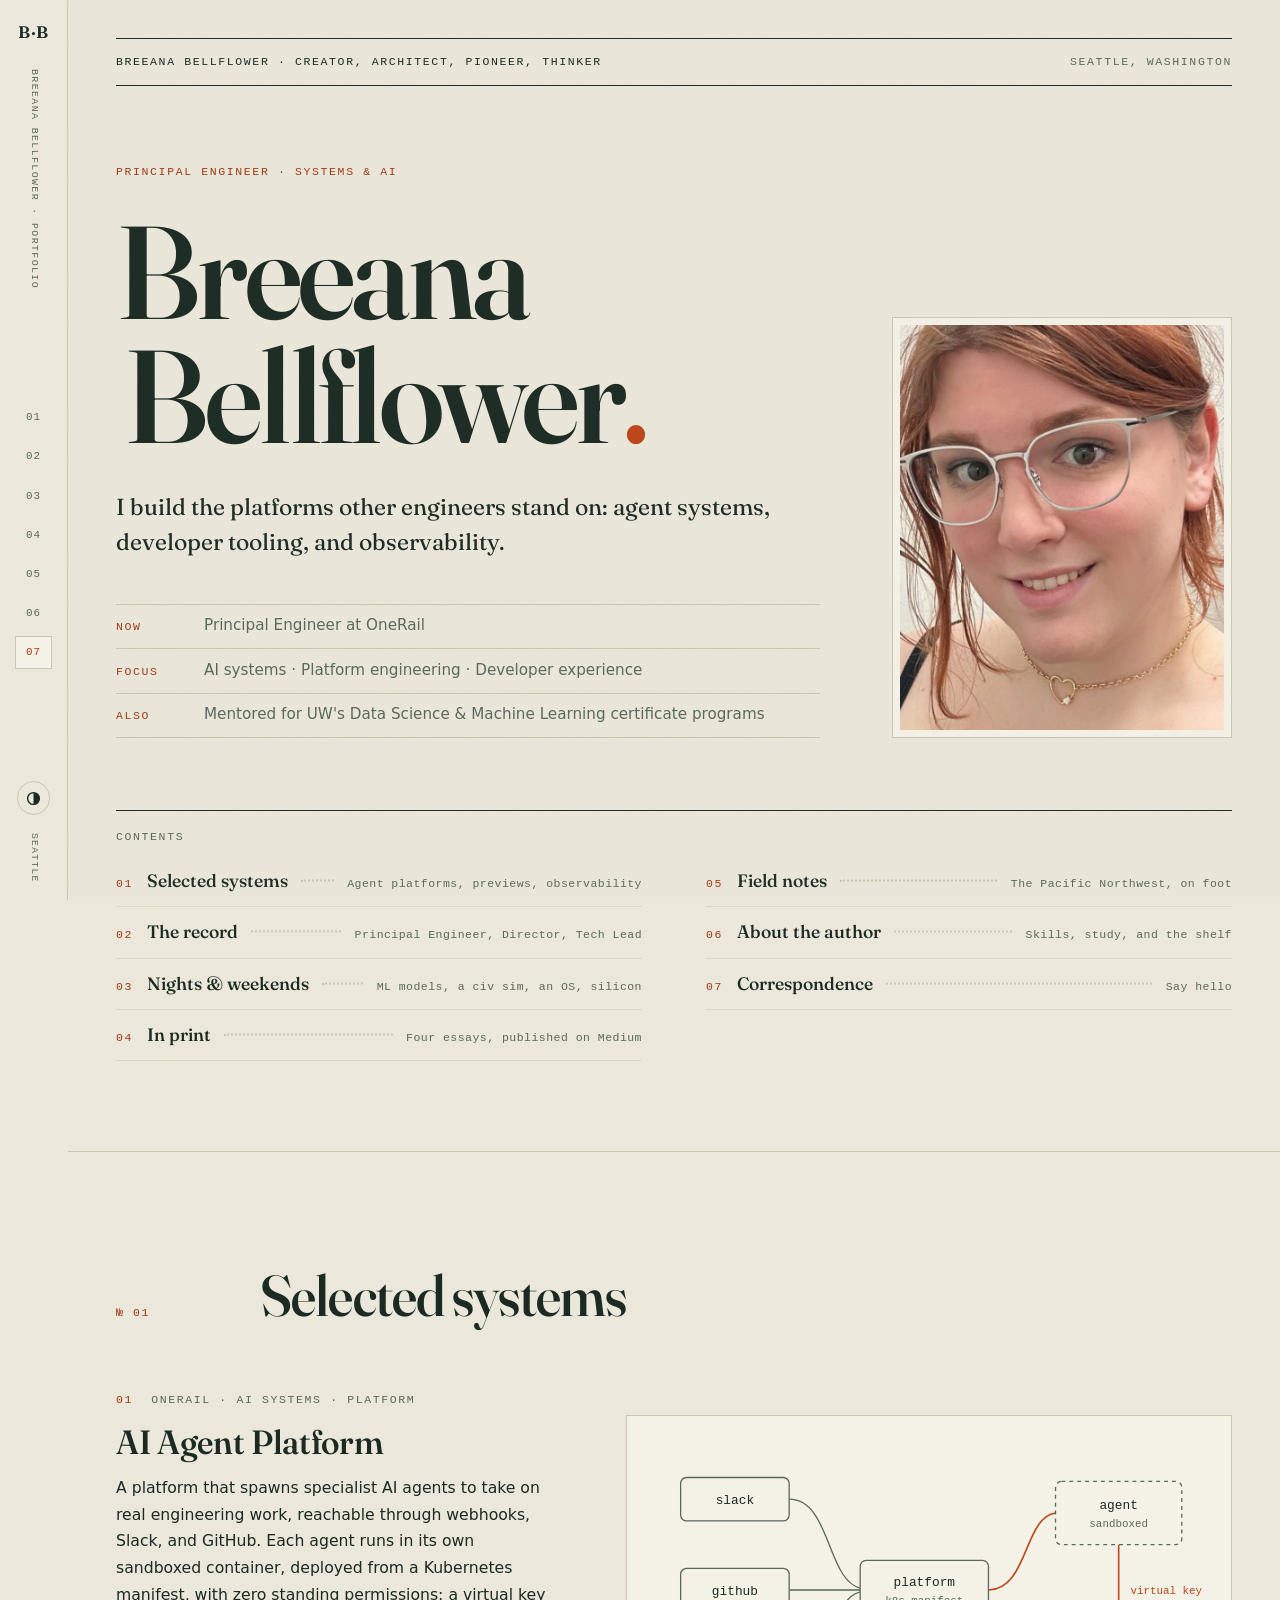
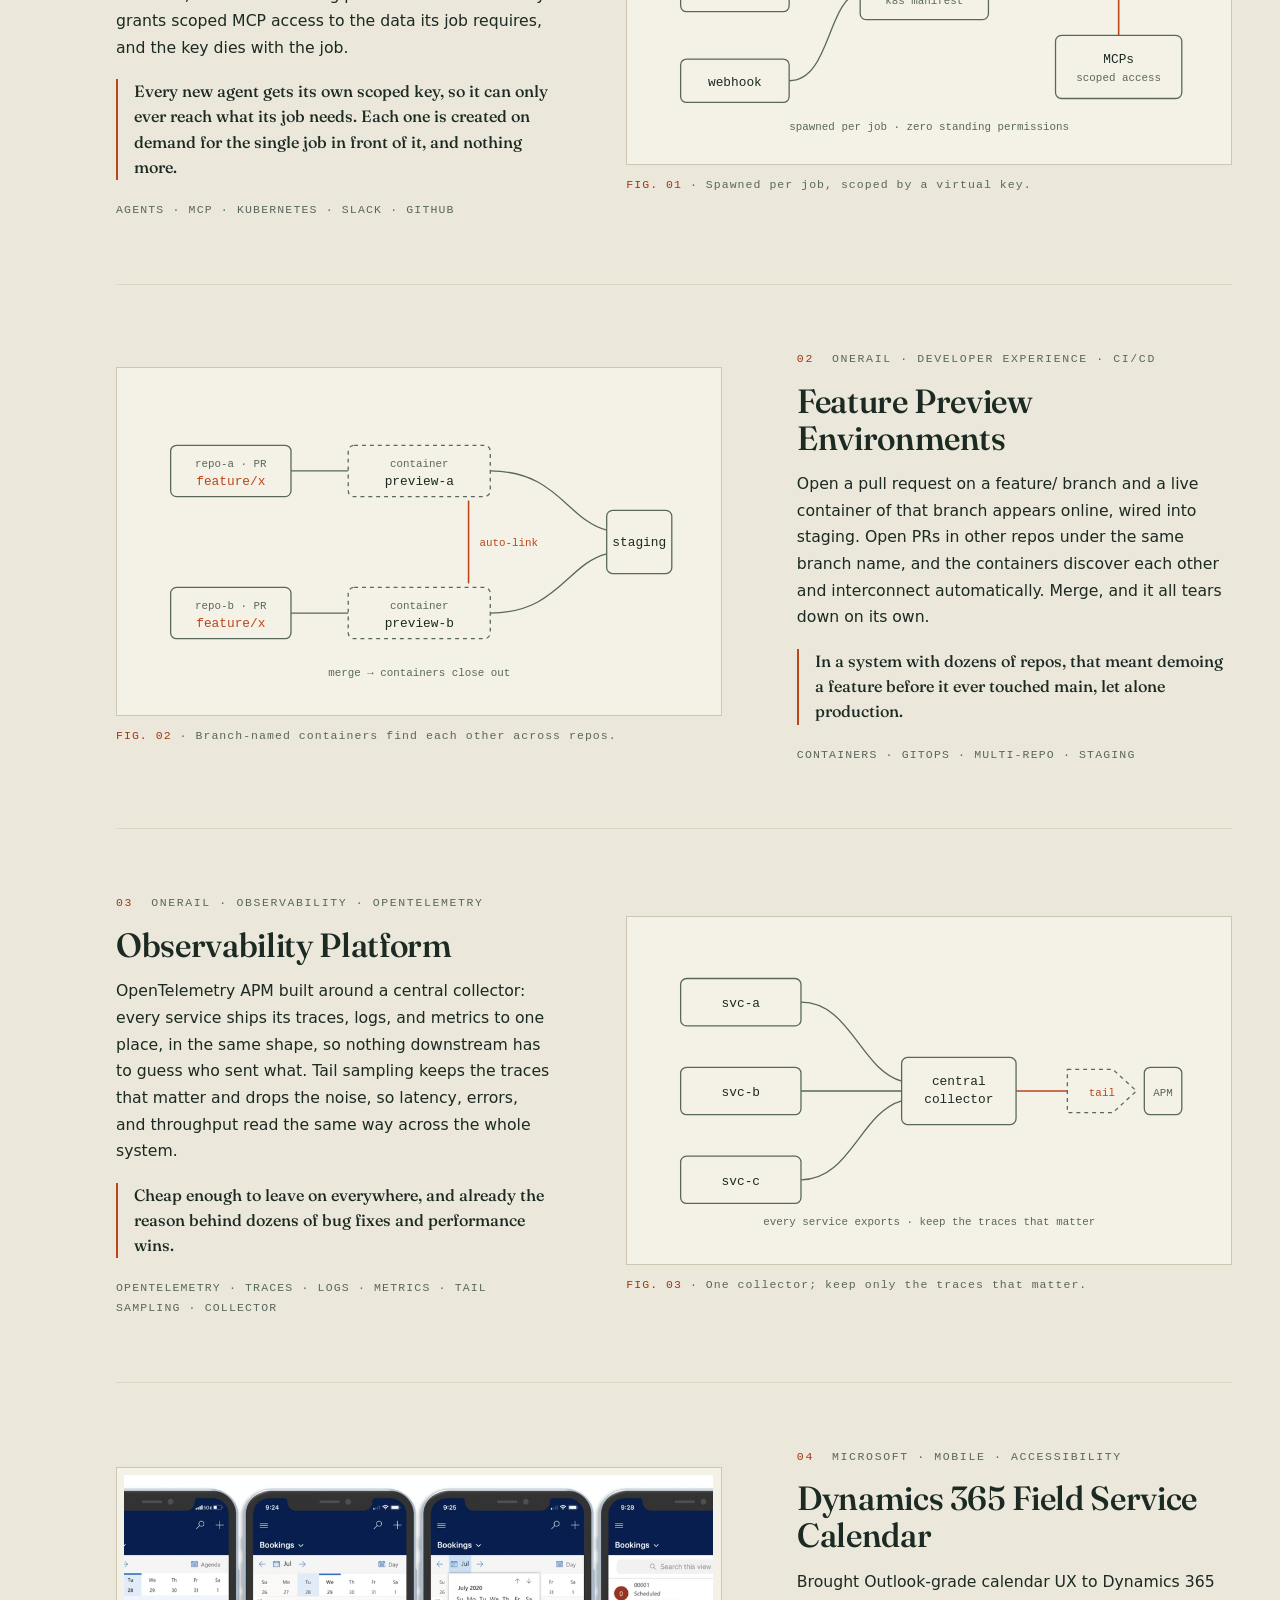
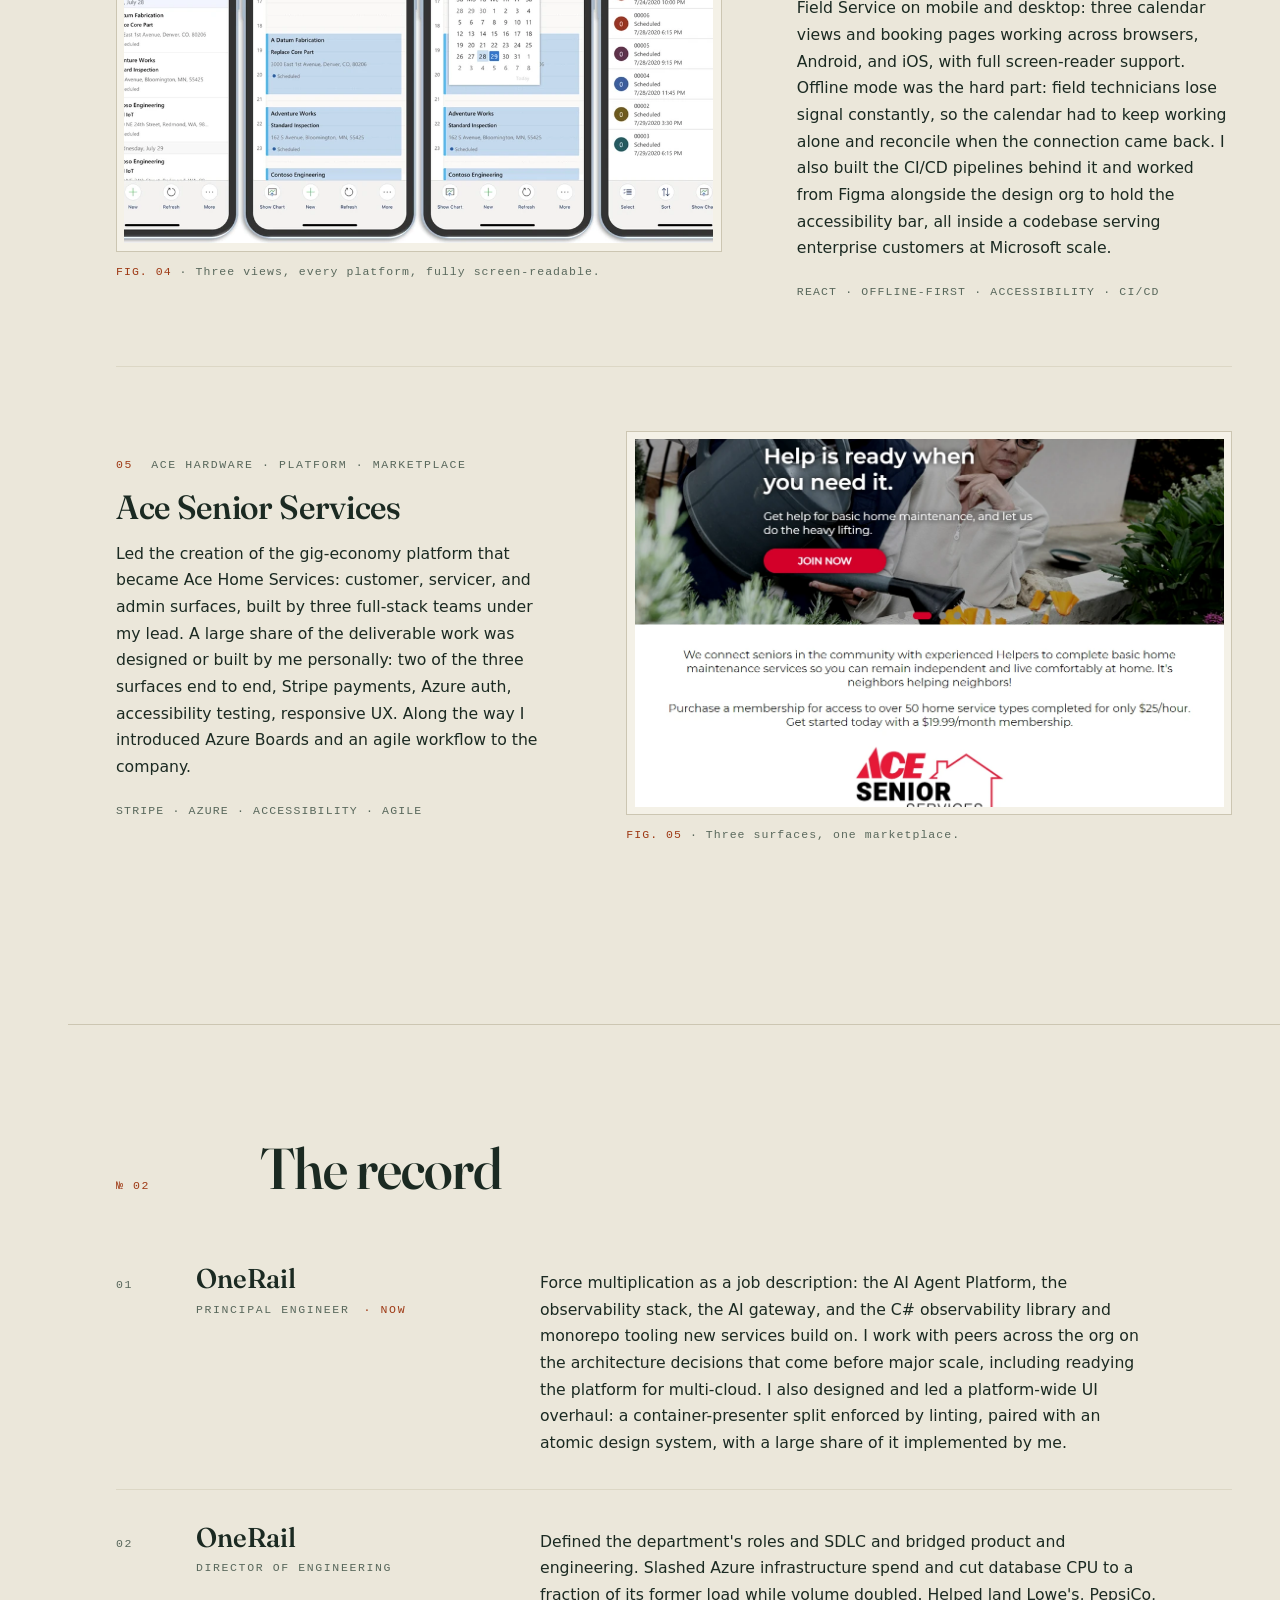
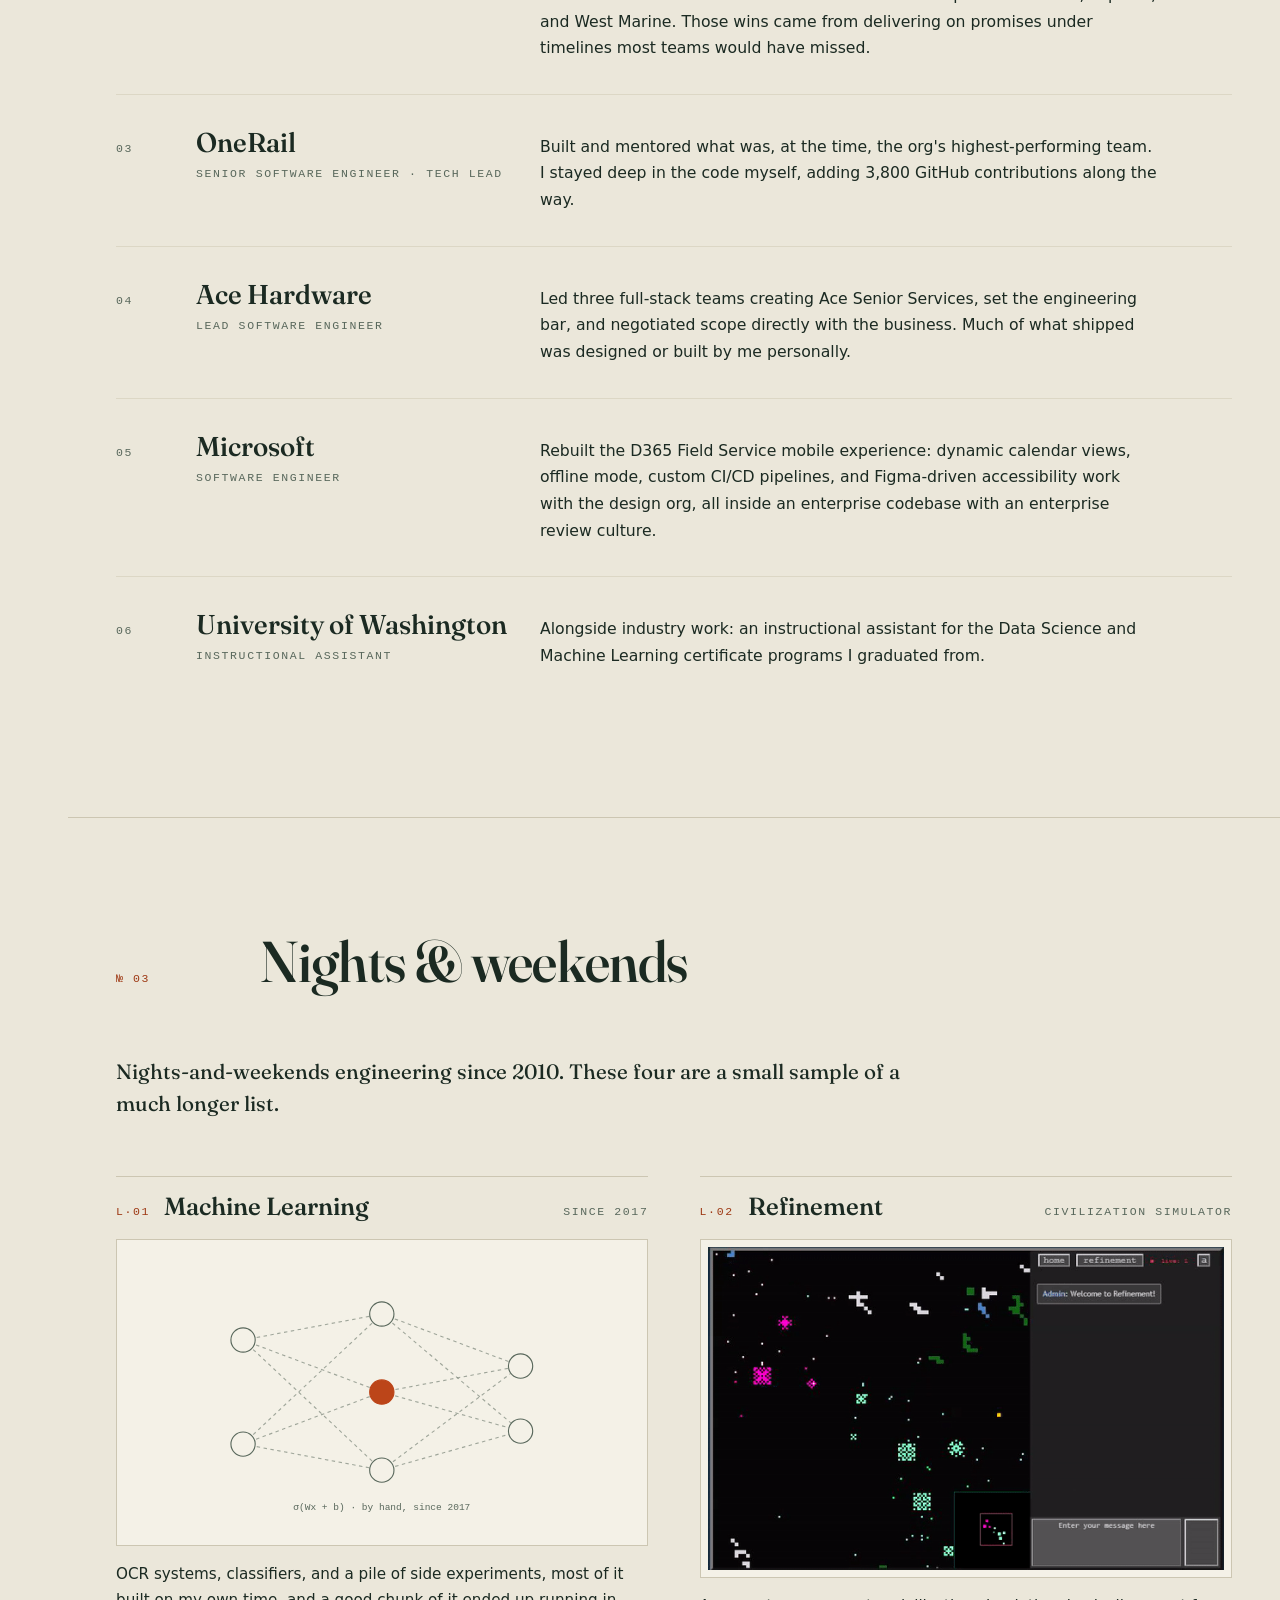
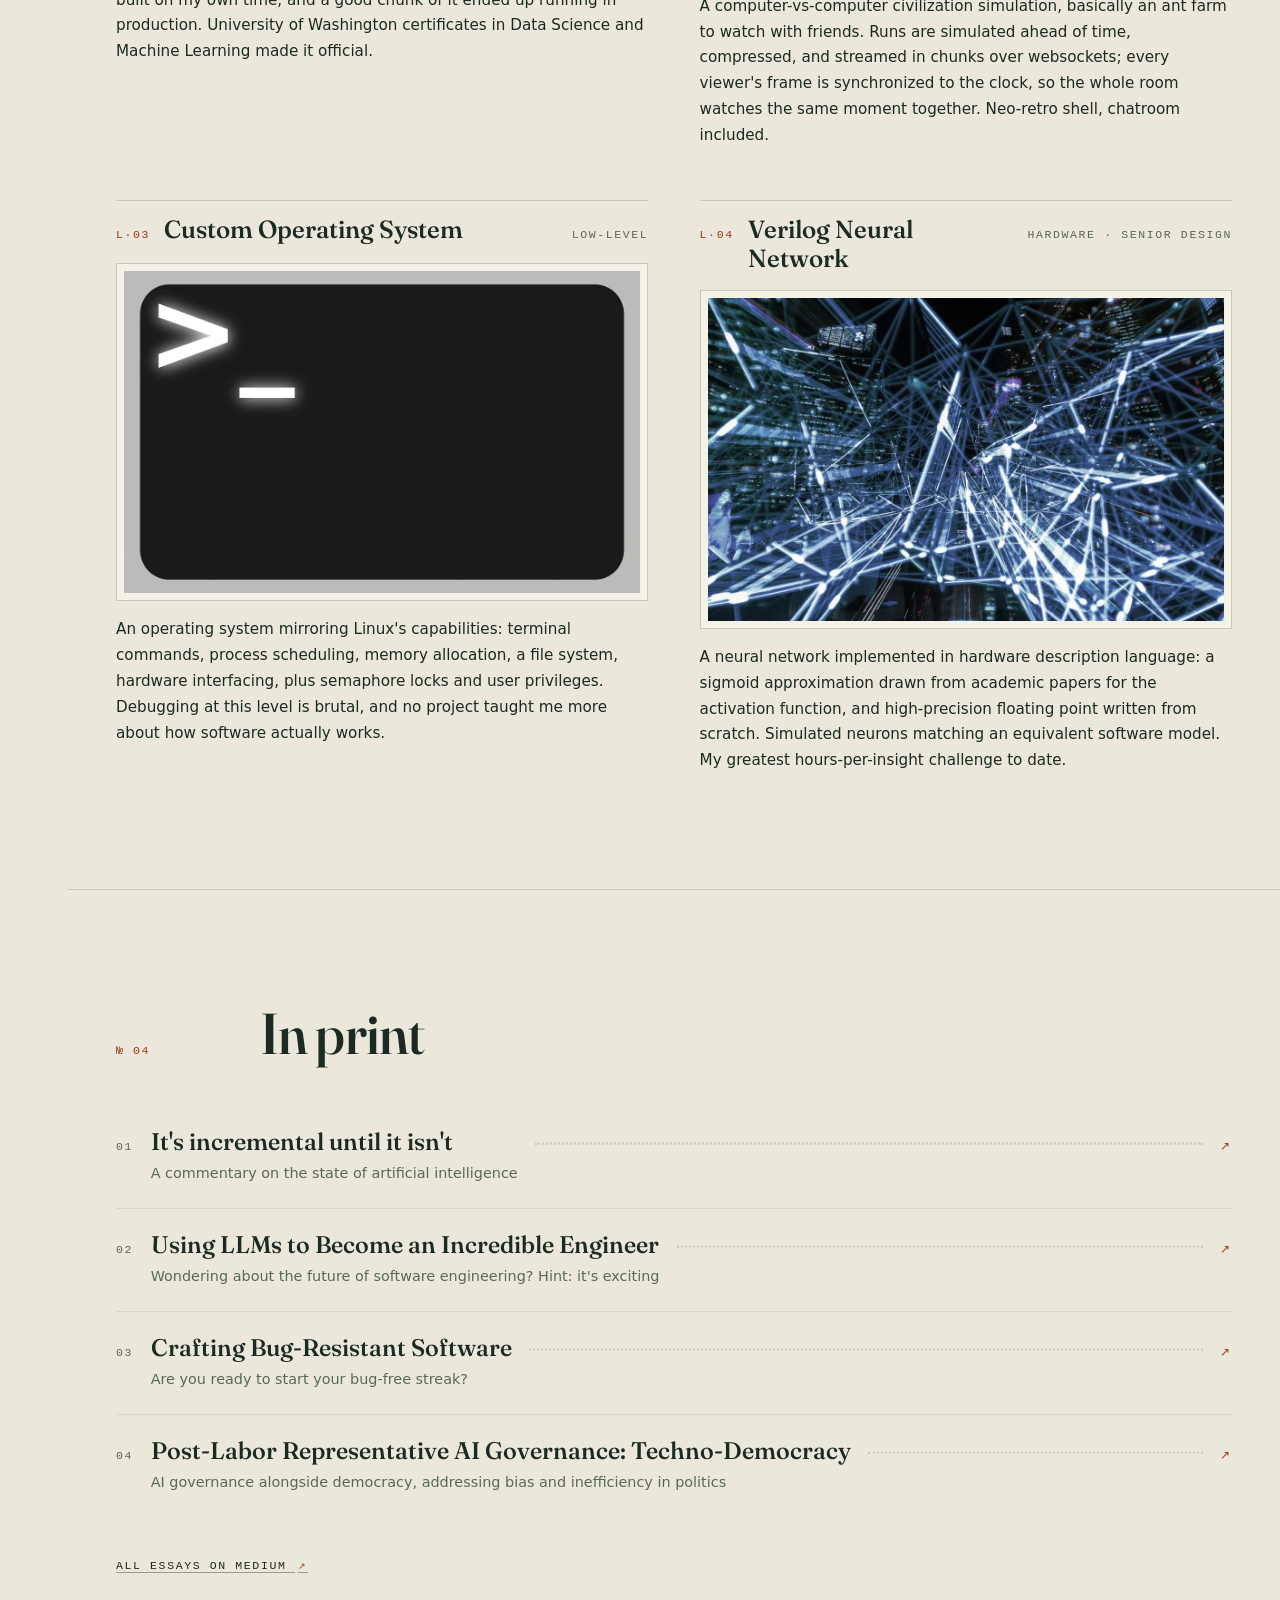
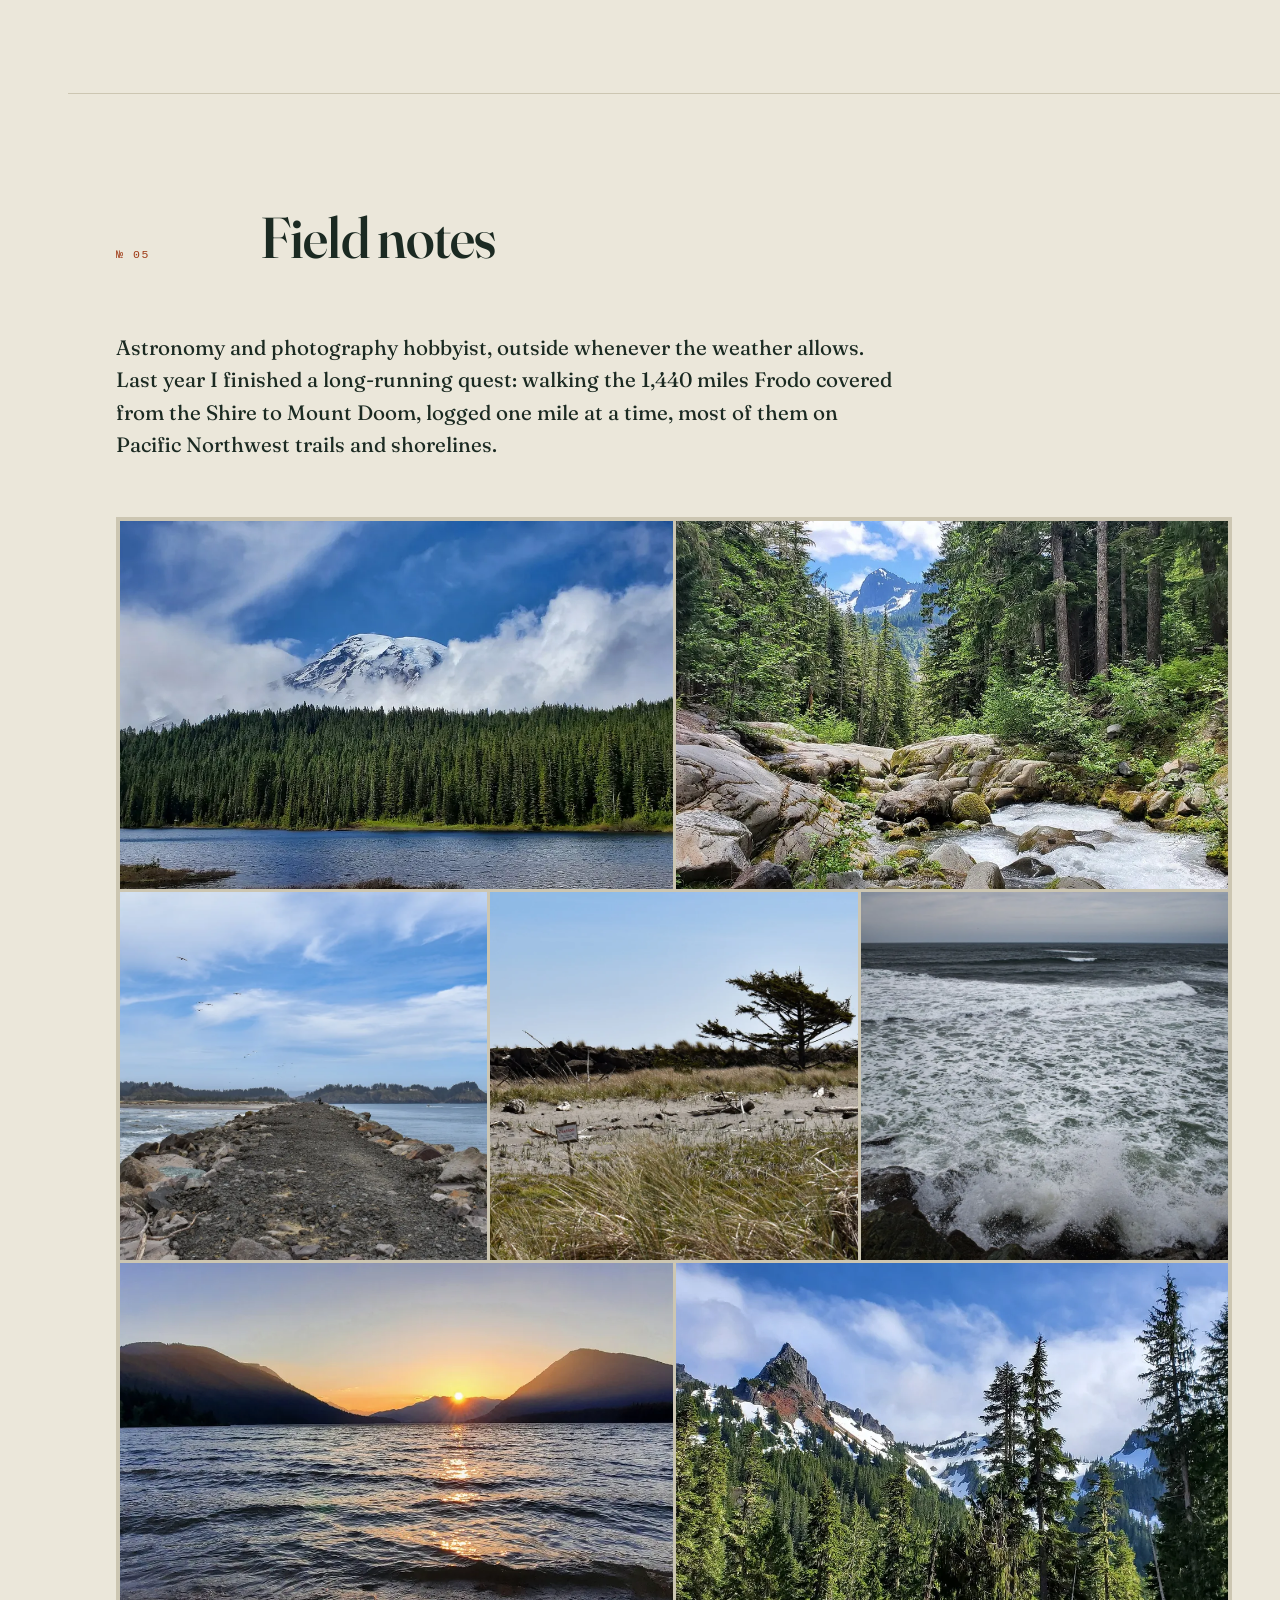
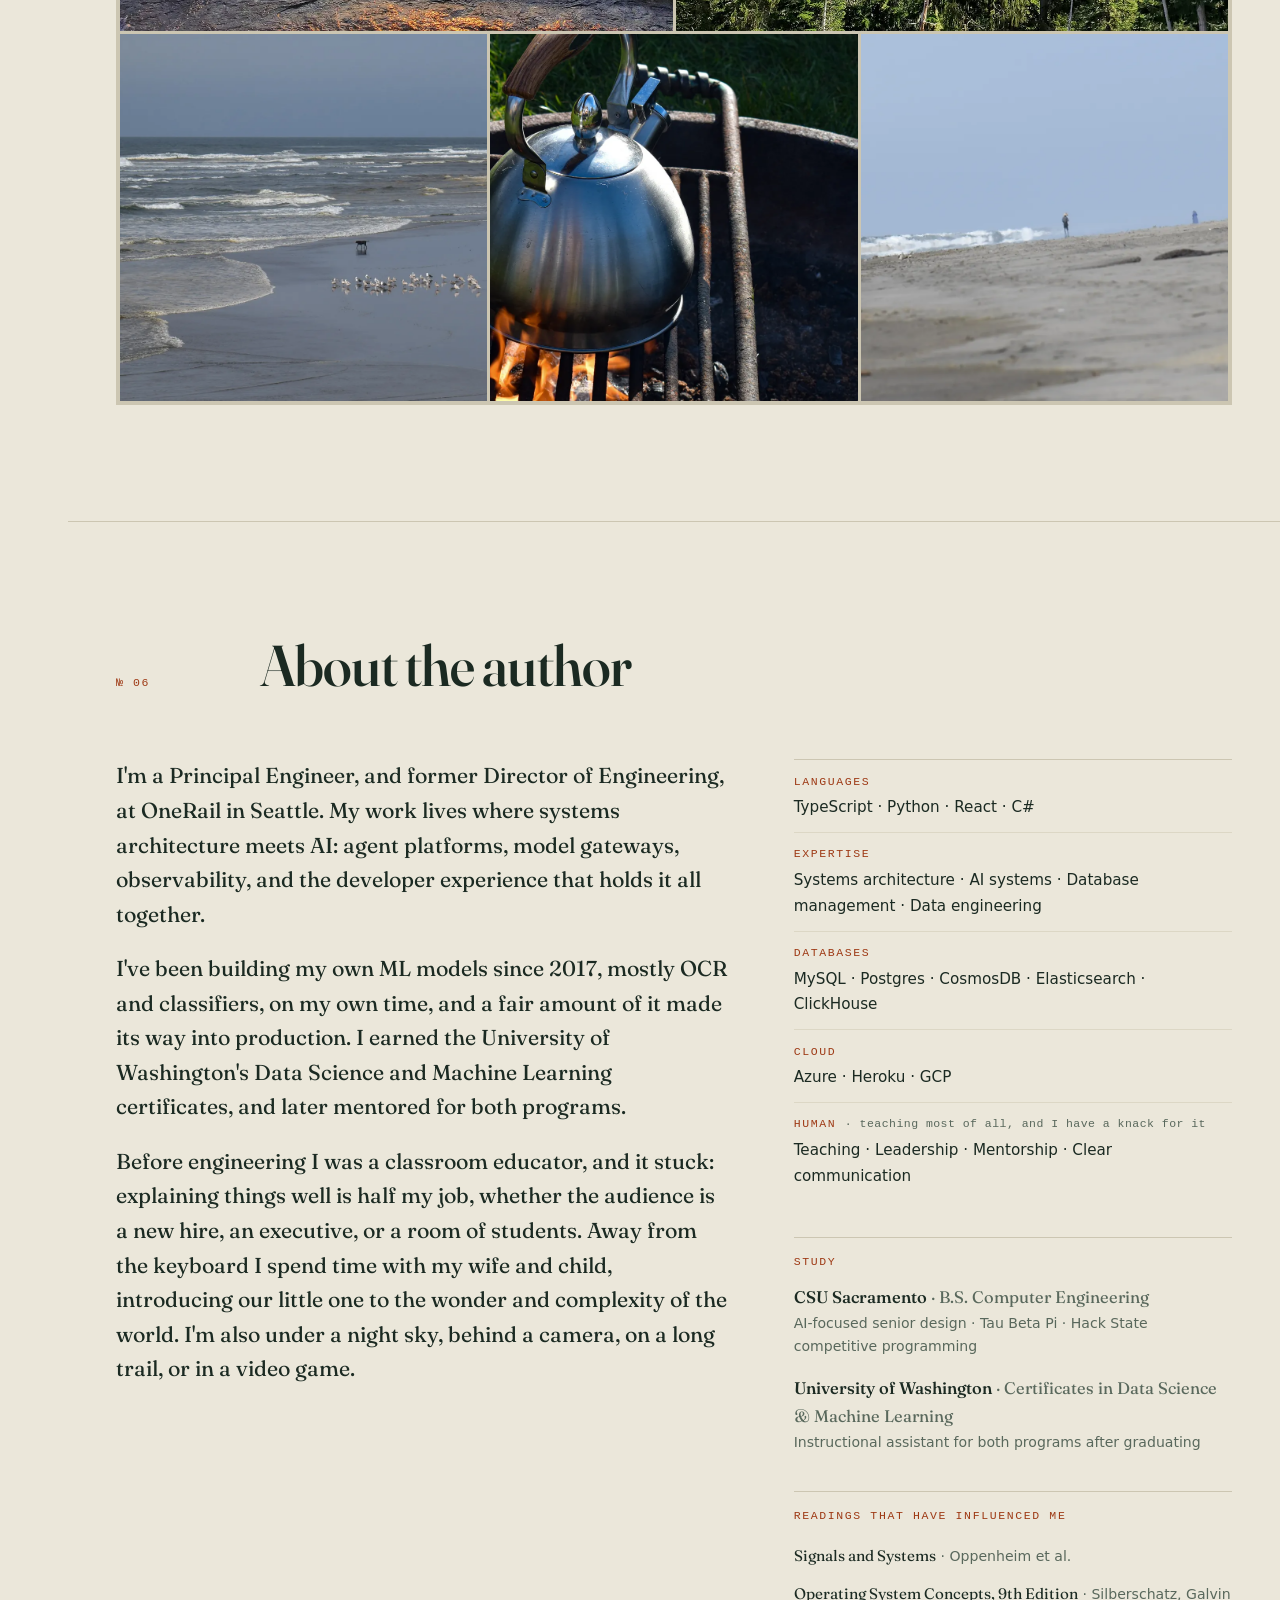
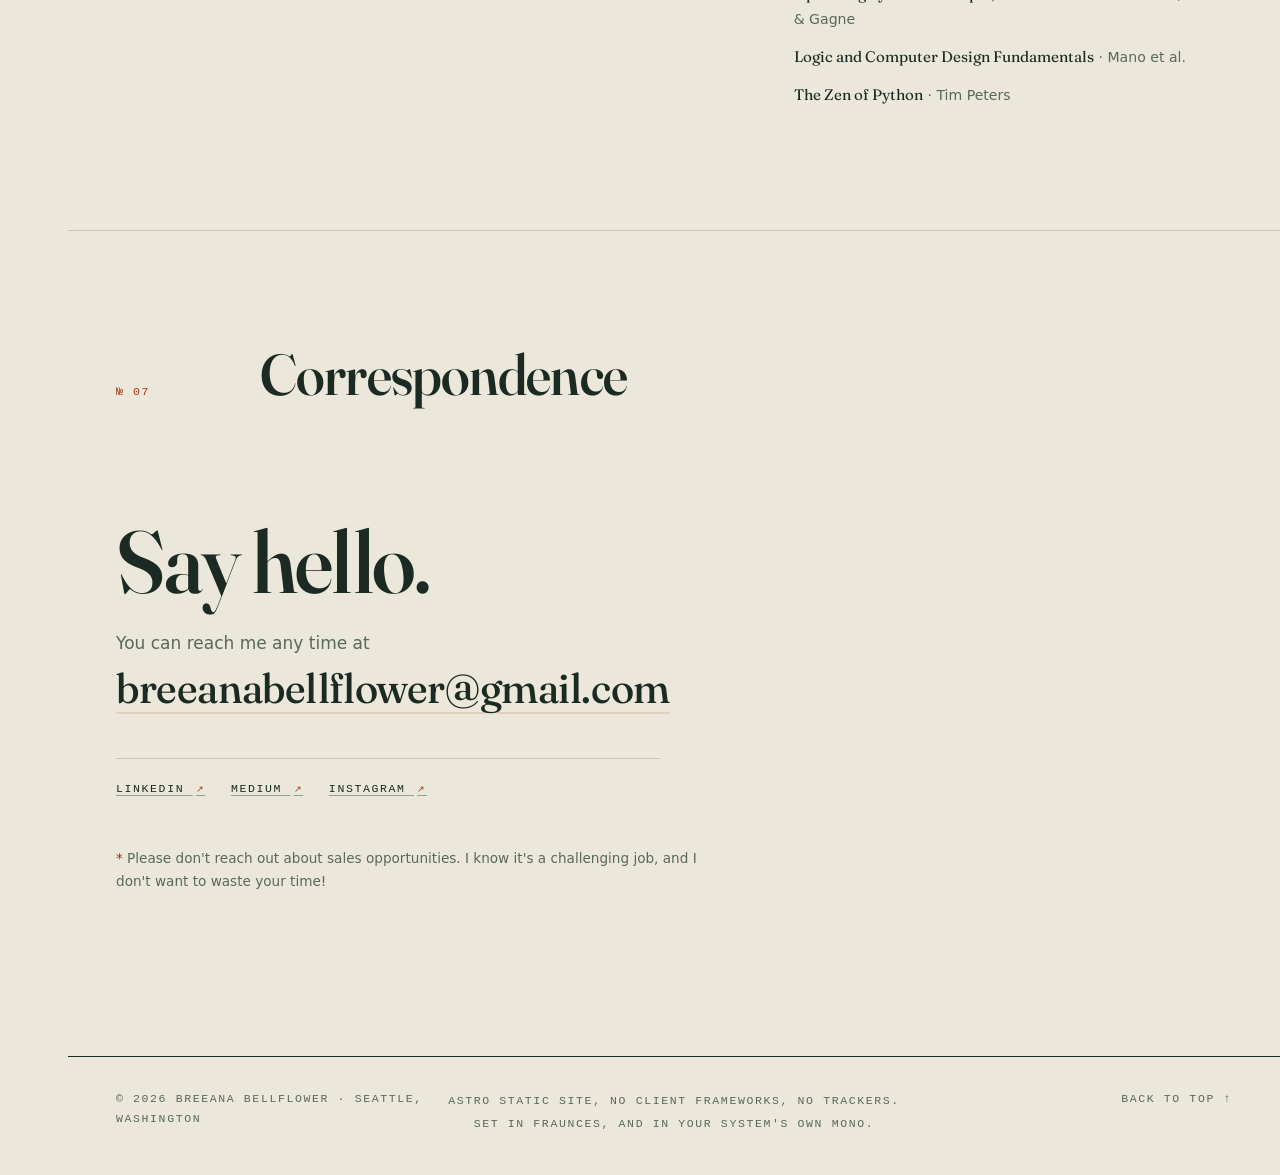
==== commit 6d2f6565: "Restore active server portfolio and original green-orange design" ====
--- a/index.html
+++ b/index.html
@@ -1,11 +1,14 @@
-<!DOCTYPE html><html lang="en"> <head><meta charset="utf-8"><meta name="viewport" content="width=device-width, initial-scale=1"><title>Breeana Bellflower — Principal Engineer</title><meta name="description" content="Portfolio of Breeana Bellflower: Principal Engineer, systems architect, and AI/ML specialist in Seattle. Agent platforms, developer experience, and observability at scale."><link rel="canonical" href="https://breeanabellflower.com/"><link rel="icon" type="image/svg+xml" href="./favicon.svg"><link rel="preload" href="./fonts/fraunces-latin.woff2" as="font" type="font/woff2" crossorigin><meta property="og:type" content="website"><meta property="og:title" content="Breeana Bellflower — Principal Engineer"><meta property="og:description" content="Portfolio of Breeana Bellflower: Principal Engineer, systems architect, and AI/ML specialist in Seattle. Agent platforms, developer experience, and observability at scale."><meta property="og:url" content="https://breeanabellflower.com/"><meta property="og:image" content="https://breeanabellflower.com/og.png"><meta name="twitter:card" content="summary_large_image"><meta name="generator" content="Astro v4.16.19"><script>
+<!DOCTYPE html><html lang="en" data-astro-cid-5hce7sga> <head><meta charset="utf-8"><meta name="viewport" content="width=device-width, initial-scale=1"><title>Breeana Bellflower, Principal Engineer</title><meta name="description" content="Portfolio of Breeana Bellflower: Principal Engineer, systems architect, and AI/ML specialist in Seattle. Agent platforms, developer experience, and observability at scale."><link rel="canonical" href="https://breeanabellflower.com/"><link rel="icon" type="image/svg+xml" href="/favicon.svg"><link rel="preload" href="/fonts/fraunces-latin.woff2" as="font" type="font/woff2" crossorigin><meta property="og:type" content="website"><meta property="og:title" content="Breeana Bellflower, Principal Engineer"><meta property="og:description" content="Portfolio of Breeana Bellflower: Principal Engineer, systems architect, and AI/ML specialist in Seattle. Agent platforms, developer experience, and observability at scale."><meta property="og:url" content="https://breeanabellflower.com/"><meta property="og:image" content="https://breeanabellflower.com/og.png"><meta name="twitter:card" content="summary_large_image"><meta name="generator" content="Astro v4.16.19"><script>
       // Theme bootstrap: run before paint to avoid a flash of the wrong theme.
       (() => {
         const stored = localStorage.getItem("theme");
         const prefersDark = window.matchMedia("(prefers-color-scheme: dark)").matches;
-        const theme = stored ?? (prefersDark ? "dark" : "light");
-        document.documentElement.dataset.theme = theme;
+        document.documentElement.dataset.theme = stored ?? (prefersDark ? "dark" : "light");
       })();
-    </script><link rel="stylesheet" href="./_astro/index.C7pyE3ku.css">
-<link rel="stylesheet" href="./_astro/index.D4wdJQyO.css"><script type="module">const r=document.querySelector("[data-theme-toggle]");r?.addEventListener("click",()=>{const e=document.documentElement.dataset.theme==="dark"?"light":"dark";document.documentElement.dataset.theme=e,localStorage.setItem("theme",e)});const n=document.querySelector("[data-menu-toggle]"),s=document.querySelector("[data-menu]");n?.addEventListener("click",()=>{const e=s?.classList.toggle("is-open")??!1;n.setAttribute("aria-expanded",String(e))});s?.addEventListener("click",e=>{e.target.tagName==="A"&&(s.classList.remove("is-open"),n?.setAttribute("aria-expanded","false"))});const o=document.querySelectorAll("[data-reveal]");if(window.matchMedia("(prefers-reduced-motion: reduce)").matches)o.forEach(e=>e.classList.add("is-visible"));else{const e=new IntersectionObserver(t=>{for(const a of t)a.isIntersecting&&(a.target.classList.add("is-visible"),e.unobserve(a.target))},{rootMargin:"0px 0px -8% 0px"});o.forEach(t=>e.observe(t))}
-</script></head> <body> <a class="skip-link" href="#main">Skip to content</a> <header class="site-header" data-astro-cid-3ef6ksr2> <div class="container bar" data-astro-cid-3ef6ksr2> <a class="wordmark" href="#top" data-astro-cid-3ef6ksr2>Breeana Bellflower</a> <nav class="site-nav" aria-label="Primary" data-menu data-astro-cid-3ef6ksr2> <ul data-astro-cid-3ef6ksr2> <li data-astro-cid-3ef6ksr2><a class="mono" href="#work" data-astro-cid-3ef6ksr2>Work</a></li><li data-astro-cid-3ef6ksr2><a class="mono" href="#experience" data-astro-cid-3ef6ksr2>Experience</a></li><li data-astro-cid-3ef6ksr2><a class="mono" href="#projects" data-astro-cid-3ef6ksr2>Projects</a></li><li data-astro-cid-3ef6ksr2><a class="mono" href="#writing" data-astro-cid-3ef6ksr2>Writing</a></li><li data-astro-cid-3ef6ksr2><a class="mono" href="#field-notes" data-astro-cid-3ef6ksr2>Field Notes</a></li><li data-astro-cid-3ef6ksr2><a class="mono" href="#about" data-astro-cid-3ef6ksr2>About</a></li><li data-astro-cid-3ef6ksr2><a class="mono" href="#contact" data-astro-cid-3ef6ksr2>Contact</a></li> </ul> </nav> <div class="controls" data-astro-cid-3ef6ksr2> <button class="ctl" type="button" data-theme-toggle aria-label="Toggle color theme" title="Toggle color theme" data-astro-cid-3ef6ksr2> <svg width="16" height="16" viewBox="0 0 16 16" fill="none" aria-hidden="true" data-astro-cid-3ef6ksr2> <circle cx="8" cy="8" r="6.25" stroke="currentColor" stroke-width="1.5" data-astro-cid-3ef6ksr2></circle> <path d="M8 1.75 A 6.25 6.25 0 0 1 8 14.25 Z" fill="currentColor" data-astro-cid-3ef6ksr2></path> </svg> </button> <button class="ctl menu-btn" type="button" data-menu-toggle aria-expanded="false" aria-label="Menu" data-astro-cid-3ef6ksr2> <svg width="16" height="16" viewBox="0 0 16 16" aria-hidden="true" data-astro-cid-3ef6ksr2> <path d="M1 4h14M1 8h14M1 12h14" stroke="currentColor" stroke-width="1.5" data-astro-cid-3ef6ksr2></path> </svg> </button> </div> </div> </header>  <main id="main">  <section id="top" class="hero" data-astro-cid-bbe6dxrz> <div class="container grid" data-astro-cid-bbe6dxrz> <div class="intro" data-reveal data-astro-cid-bbe6dxrz> <p class="mono overline" data-astro-cid-bbe6dxrz><span class="rule" aria-hidden="true" data-astro-cid-bbe6dxrz></span>Seattle, Washington</p> <h1 data-astro-cid-bbe6dxrz>Hey, I&#39;m Breeana.</h1> <p class="lede" data-astro-cid-bbe6dxrz>Principal Engineer, systems architect, and AI/ML specialist. I build the platforms other engineers stand on — agent systems, developer tooling, and observability that scales with ambition.</p> <dl class="meta" data-astro-cid-bbe6dxrz> <div class="meta-row" data-astro-cid-bbe6dxrz> <dt class="mono" data-astro-cid-bbe6dxrz>Now</dt> <dd data-astro-cid-bbe6dxrz>Principal Engineer at OneRail</dd> </div><div class="meta-row" data-astro-cid-bbe6dxrz> <dt class="mono" data-astro-cid-bbe6dxrz>Focus</dt> <dd data-astro-cid-bbe6dxrz>AI systems · Platform engineering · Developer experience</dd> </div><div class="meta-row" data-astro-cid-bbe6dxrz> <dt class="mono" data-astro-cid-bbe6dxrz>Also</dt> <dd data-astro-cid-bbe6dxrz>Instructional assistant for UW&#39;s data science &amp; ML programs</dd> </div> </dl> </div> <figure class="portrait" data-reveal data-astro-cid-bbe6dxrz> <img src="./images/breeana.webp" alt="Portrait of Breeana Bellflower" width="900" height="900" fetchpriority="high" data-astro-cid-bbe6dxrz> </figure> </div> </section>  <section id="work" class="section" data-astro-cid-wkx7uqji> <div class="container" data-astro-cid-wkx7uqji> <div class="section-head" data-reveal data-astro-cid-wkx7uqji> <span class="index" data-astro-cid-wkx7uqji>01</span> <h2 data-astro-cid-wkx7uqji>Selected Work</h2> <p class="head-note" data-astro-cid-wkx7uqji>Platform work that changed how whole departments ship software.</p> </div> <div class="cases" data-astro-cid-wkx7uqji> <article class="case" data-reveal data-astro-cid-wkx7uqji> <div class="meta" data-astro-cid-wkx7uqji> <p class="mono num" data-astro-cid-wkx7uqji>01</p> <p class="mono kind" data-astro-cid-wkx7uqji>AI Systems · Platform</p> <p class="org" data-astro-cid-wkx7uqji>OneRail</p> </div> <div class="body" data-astro-cid-wkx7uqji> <h3 data-astro-cid-wkx7uqji>AI Agent Platform</h3> <p data-astro-cid-wkx7uqji>A platform that spawns specialist AI agents to take on real engineering work, reachable through webhooks, Slack, GitHub, and other interfaces. Every agent runs in a container with zero standing permissions — each carries only a virtual key that unlocks scoped MCP access to exactly the information its job requires, and nothing else.</p> <p class="impact" data-astro-cid-wkx7uqji>Security posture and capability scale together — some of the work I&#39;m proudest of.</p> <ul class="tags" role="list" data-astro-cid-wkx7uqji> <li class="tag" data-astro-cid-wkx7uqji>Agents</li><li class="tag" data-astro-cid-wkx7uqji>MCP</li><li class="tag" data-astro-cid-wkx7uqji>Containers</li><li class="tag" data-astro-cid-wkx7uqji>Slack</li><li class="tag" data-astro-cid-wkx7uqji>GitHub</li> </ul> </div> <div class="visual" data-astro-cid-wkx7uqji> <figure class="frame" data-astro-cid-wkx7uqji> <img src="./images/agents.webp" alt="Abstract network of connected nodes" loading="lazy" data-astro-cid-wkx7uqji> </figure>  </div> </article><article class="case" data-reveal data-astro-cid-wkx7uqji> <div class="meta" data-astro-cid-wkx7uqji> <p class="mono num" data-astro-cid-wkx7uqji>02</p> <p class="mono kind" data-astro-cid-wkx7uqji>Developer Experience · CI/CD</p> <p class="org" data-astro-cid-wkx7uqji>OneRail</p> </div> <div class="body" data-astro-cid-wkx7uqji> <h3 data-astro-cid-wkx7uqji>Feature Previews</h3> <p data-astro-cid-wkx7uqji>Open a pull request on a feature/ branch and a live container of that branch appears online, wired into staging. Open PRs in other repos under the same branch name, and the containers discover each other and interconnect automatically. Merge, and it all tears down on its own.</p> <p class="impact" data-astro-cid-wkx7uqji>In a many-repo system, features became testable and demoable long before they could touch a major branch — or production.</p> <ul class="tags" role="list" data-astro-cid-wkx7uqji> <li class="tag" data-astro-cid-wkx7uqji>Containers</li><li class="tag" data-astro-cid-wkx7uqji>GitOps</li><li class="tag" data-astro-cid-wkx7uqji>Multi-repo</li><li class="tag" data-astro-cid-wkx7uqji>Staging</li> </ul> </div> <div class="visual" data-astro-cid-wkx7uqji>  <div class="frame sketch" data-astro-cid-wkx7uqji> <svg viewBox="0 0 560 300" role="img" aria-label="Diagram: feature branch PRs spawn interconnected preview containers wired to staging; merge tears them down" data-astro-cid-uwvadgfv><g class="wire" data-astro-cid-uwvadgfv><path d="M150 78 H 208" data-astro-cid-uwvadgfv></path><path d="M150 222 H 208" data-astro-cid-uwvadgfv></path><path d="M330 108 V 192" class="accent" data-astro-cid-uwvadgfv></path><path d="M352 78 C 420 78 430 128 470 138" data-astro-cid-uwvadgfv></path><path d="M352 222 C 420 222 430 172 470 162" data-astro-cid-uwvadgfv></path></g><g class="box" data-astro-cid-uwvadgfv><rect x="28" y="52" width="122" height="52" rx="6" data-astro-cid-uwvadgfv></rect><rect x="28" y="196" width="122" height="52" rx="6" data-astro-cid-uwvadgfv></rect><rect x="208" y="52" width="144" height="52" rx="6" class="dashed" data-astro-cid-uwvadgfv></rect><rect x="208" y="196" width="144" height="52" rx="6" class="dashed" data-astro-cid-uwvadgfv></rect><rect x="470" y="118" width="66" height="64" rx="6" data-astro-cid-uwvadgfv></rect></g><g class="label" data-astro-cid-uwvadgfv><text x="89" y="74" text-anchor="middle" class="small" data-astro-cid-uwvadgfv>repo-a · PR</text><text x="89" y="92" text-anchor="middle" class="accent-t" data-astro-cid-uwvadgfv>feature/x</text><text x="89" y="218" text-anchor="middle" class="small" data-astro-cid-uwvadgfv>repo-b · PR</text><text x="89" y="236" text-anchor="middle" class="accent-t" data-astro-cid-uwvadgfv>feature/x</text><text x="280" y="74" text-anchor="middle" class="small" data-astro-cid-uwvadgfv>container</text><text x="280" y="92" text-anchor="middle" data-astro-cid-uwvadgfv>preview-a</text><text x="280" y="218" text-anchor="middle" class="small" data-astro-cid-uwvadgfv>container</text><text x="280" y="236" text-anchor="middle" data-astro-cid-uwvadgfv>preview-b</text><text x="341" y="154" text-anchor="start" class="small accent-t" data-astro-cid-uwvadgfv>auto-link</text><text x="503" y="154" text-anchor="middle" data-astro-cid-uwvadgfv>staging</text><text x="280" y="286" text-anchor="middle" class="small" data-astro-cid-uwvadgfv>merge → containers close out</text></g></svg> </div> </div> </article><article class="case" data-reveal data-astro-cid-wkx7uqji> <div class="meta" data-astro-cid-wkx7uqji> <p class="mono num" data-astro-cid-wkx7uqji>03</p> <p class="mono kind" data-astro-cid-wkx7uqji>Observability · OpenTelemetry</p> <p class="org" data-astro-cid-wkx7uqji>OneRail</p> </div> <div class="body" data-astro-cid-wkx7uqji> <h3 data-astro-cid-wkx7uqji>Observability Platform</h3> <p data-astro-cid-wkx7uqji>OpenTelemetry-based APM through a central collector system: every service exports to one place, and tail sampling keeps the traces that matter while dropping the noise. One pipeline — one shared language for latency, errors, and throughput across the entire system.</p> <p class="impact" data-astro-cid-wkx7uqji>Observability the whole engineering org can afford to leave on.</p> <ul class="tags" role="list" data-astro-cid-wkx7uqji> <li class="tag" data-astro-cid-wkx7uqji>OpenTelemetry</li><li class="tag" data-astro-cid-wkx7uqji>APM</li><li class="tag" data-astro-cid-wkx7uqji>Tail sampling</li><li class="tag" data-astro-cid-wkx7uqji>Collector</li> </ul> </div> <div class="visual" data-astro-cid-wkx7uqji>  <div class="frame sketch" data-astro-cid-wkx7uqji> <svg viewBox="0 0 560 300" role="img" aria-label="Diagram: services export telemetry to a central collector with tail sampling feeding APM" data-astro-cid-uwvadgfv><g class="wire" data-astro-cid-uwvadgfv><path d="M150 60 C 200 60 210 128 252 140" data-astro-cid-uwvadgfv></path><path d="M150 150 H 252" data-astro-cid-uwvadgfv></path><path d="M150 240 C 200 240 210 172 252 160" data-astro-cid-uwvadgfv></path><path d="M368 150 H 420" class="accent" data-astro-cid-uwvadgfv></path></g><g class="box" data-astro-cid-uwvadgfv><rect x="28" y="36" width="122" height="48" rx="6" data-astro-cid-uwvadgfv></rect><rect x="28" y="126" width="122" height="48" rx="6" data-astro-cid-uwvadgfv></rect><rect x="28" y="216" width="122" height="48" rx="6" data-astro-cid-uwvadgfv></rect><rect x="252" y="116" width="116" height="68" rx="6" data-astro-cid-uwvadgfv></rect><path d="M420 128 L 466 128 L 490 150 L 466 172 L 420 172 Z" class="dashed" data-astro-cid-uwvadgfv></path><rect x="498" y="126" width="38" height="48" rx="6" data-astro-cid-uwvadgfv></rect></g><g class="label" data-astro-cid-uwvadgfv><text x="89" y="65" text-anchor="middle" data-astro-cid-uwvadgfv>svc-a</text><text x="89" y="155" text-anchor="middle" data-astro-cid-uwvadgfv>svc-b</text><text x="89" y="245" text-anchor="middle" data-astro-cid-uwvadgfv>svc-c</text><text x="310" y="144" text-anchor="middle" data-astro-cid-uwvadgfv>central</text><text x="310" y="162" text-anchor="middle" data-astro-cid-uwvadgfv>collector</text><text x="455" y="155" text-anchor="middle" class="small accent-t" data-astro-cid-uwvadgfv>tail</text><text x="517" y="155" text-anchor="middle" class="small" data-astro-cid-uwvadgfv>APM</text><text x="280" y="286" text-anchor="middle" class="small" data-astro-cid-uwvadgfv>every service exports · keep the traces that matter</text></g></svg> </div> </div> </article><article class="case" data-reveal data-astro-cid-wkx7uqji> <div class="meta" data-astro-cid-wkx7uqji> <p class="mono num" data-astro-cid-wkx7uqji>04</p> <p class="mono kind" data-astro-cid-wkx7uqji>AI Infrastructure</p> <p class="org" data-astro-cid-wkx7uqji>OneRail</p> </div> <div class="body" data-astro-cid-wkx7uqji> <h3 data-astro-cid-wkx7uqji>AI Gateway</h3> <p data-astro-cid-wkx7uqji>A single front door for the engineering department&#39;s LLM traffic. The gateway routes each prompt to the model best suited for it — balancing capability, latency, and cost per request, so teams get the right intelligence without re-solving model selection project by project.</p> <p class="impact" data-astro-cid-wkx7uqji>Model choice became an infrastructure concern instead of a per-team gamble.</p> <ul class="tags" role="list" data-astro-cid-wkx7uqji> <li class="tag" data-astro-cid-wkx7uqji>LLM routing</li><li class="tag" data-astro-cid-wkx7uqji>Gateway</li><li class="tag" data-astro-cid-wkx7uqji>Cost &amp; latency</li> </ul> </div> <div class="visual" data-astro-cid-wkx7uqji>  <div class="frame sketch" data-astro-cid-wkx7uqji> <svg viewBox="0 0 560 300" role="img" aria-label="Diagram: prompts enter a gateway that routes each to the best-suited model" data-astro-cid-uwvadgfv><g class="wire" data-astro-cid-uwvadgfv><path d="M120 150 H 200" data-astro-cid-uwvadgfv></path><path d="M336 150 C 390 150 400 70 442 62" class="dim" data-astro-cid-uwvadgfv></path><path d="M336 150 H 442" class="accent" data-astro-cid-uwvadgfv></path><path d="M336 150 C 390 150 400 230 442 238" class="dim" data-astro-cid-uwvadgfv></path></g><g class="box" data-astro-cid-uwvadgfv><rect x="28" y="122" width="92" height="56" rx="6" data-astro-cid-uwvadgfv></rect><path d="M200 150 L 268 106 L 336 150 L 268 194 Z" data-astro-cid-uwvadgfv></path><rect x="442" y="38" width="94" height="48" rx="6" class="dashed" data-astro-cid-uwvadgfv></rect><rect x="442" y="126" width="94" height="48" rx="6" data-astro-cid-uwvadgfv></rect><rect x="442" y="214" width="94" height="48" rx="6" class="dashed" data-astro-cid-uwvadgfv></rect></g><g class="label" data-astro-cid-uwvadgfv><text x="74" y="155" text-anchor="middle" data-astro-cid-uwvadgfv>prompt</text><text x="268" y="146" text-anchor="middle" class="small" data-astro-cid-uwvadgfv>gateway</text><text x="268" y="162" text-anchor="middle" class="small" data-astro-cid-uwvadgfv>router</text><text x="489" y="67" text-anchor="middle" class="small" data-astro-cid-uwvadgfv>model-a</text><text x="489" y="155" text-anchor="middle" class="accent-t" data-astro-cid-uwvadgfv>model-b</text><text x="489" y="243" text-anchor="middle" class="small" data-astro-cid-uwvadgfv>model-c</text><text x="280" y="286" text-anchor="middle" class="small" data-astro-cid-uwvadgfv>per-prompt routing · capability × latency × cost</text></g></svg> </div> </div> </article><article class="case" data-reveal data-astro-cid-wkx7uqji> <div class="meta" data-astro-cid-wkx7uqji> <p class="mono num" data-astro-cid-wkx7uqji>05</p> <p class="mono kind" data-astro-cid-wkx7uqji>Mobile · Accessibility</p> <p class="org" data-astro-cid-wkx7uqji>Microsoft</p> </div> <div class="body" data-astro-cid-wkx7uqji> <h3 data-astro-cid-wkx7uqji>Dynamics 365 Field Service Calendar</h3> <p data-astro-cid-wkx7uqji>Brought Outlook-grade calendar UX to the Dynamics 365 Field Service mobile and desktop apps: three calendar views and booking pages working flawlessly across browsers, Android, and iOS — with full screen-reader compatibility. Offline mode, infinite scroll, and API interfacing were the hard-won parts.</p>  <ul class="tags" role="list" data-astro-cid-wkx7uqji> <li class="tag" data-astro-cid-wkx7uqji>React</li><li class="tag" data-astro-cid-wkx7uqji>Offline-first</li><li class="tag" data-astro-cid-wkx7uqji>Accessibility</li><li class="tag" data-astro-cid-wkx7uqji>CI/CD</li> </ul> </div> <div class="visual" data-astro-cid-wkx7uqji> <figure class="frame" data-astro-cid-wkx7uqji> <img src="./images/d365.webp" alt="Field Service booking calendar on a mobile device" loading="lazy" data-astro-cid-wkx7uqji> </figure>  </div> </article><article class="case" data-reveal data-astro-cid-wkx7uqji> <div class="meta" data-astro-cid-wkx7uqji> <p class="mono num" data-astro-cid-wkx7uqji>06</p> <p class="mono kind" data-astro-cid-wkx7uqji>Platform · Marketplace</p> <p class="org" data-astro-cid-wkx7uqji>Ace Hardware</p> </div> <div class="body" data-astro-cid-wkx7uqji> <h3 data-astro-cid-wkx7uqji>Ace Senior Services</h3> <p data-astro-cid-wkx7uqji>Led the creation of the gig-economy platform that became Ace Home Services: customer, servicer, and admin surfaces. I built two of the three end to end — Stripe payments, Azure auth, accessibility testing, responsive UX — while introducing Azure Boards and a full agile workflow to the company.</p> <p class="impact" data-astro-cid-wkx7uqji>Shipped through a severe resource crunch that left most of the platform in my hands.</p> <ul class="tags" role="list" data-astro-cid-wkx7uqji> <li class="tag" data-astro-cid-wkx7uqji>Stripe</li><li class="tag" data-astro-cid-wkx7uqji>Azure</li><li class="tag" data-astro-cid-wkx7uqji>Accessibility</li><li class="tag" data-astro-cid-wkx7uqji>Agile</li> </ul> </div> <div class="visual" data-astro-cid-wkx7uqji> <figure class="frame" data-astro-cid-wkx7uqji> <img src="./images/ace.webp" alt="Ace Senior Services web application screens" loading="lazy" data-astro-cid-wkx7uqji> </figure>  </div> </article> </div> </div> </section>  <section id="experience" class="section" data-astro-cid-xpq65ryk> <div class="container" data-astro-cid-xpq65ryk> <div class="section-head" data-reveal data-astro-cid-xpq65ryk> <span class="index" data-astro-cid-xpq65ryk>02</span> <h2 data-astro-cid-xpq65ryk>Experience</h2> <p class="head-note" data-astro-cid-xpq65ryk>No dates, by design — the order tells the story.</p> </div> <ol class="timeline" role="list" data-astro-cid-xpq65ryk> <li class="role" data-reveal data-astro-cid-xpq65ryk> <span class="dot now" aria-hidden="true" data-astro-cid-xpq65ryk></span> <div class="role-head" data-astro-cid-xpq65ryk> <h3 data-astro-cid-xpq65ryk>Principal Engineer</h3> <p class="org mono" data-astro-cid-xpq65ryk>OneRail<span class="now-chip" data-astro-cid-xpq65ryk>Now</span></p> </div> <p class="role-body" data-astro-cid-xpq65ryk>Force multiplication as a job description: the AI Agent Platform, the observability stack, the AI gateway, and the C# project template and tooling that new services start from.</p> </li><li class="role" data-reveal data-astro-cid-xpq65ryk> <span class="dot" aria-hidden="true" data-astro-cid-xpq65ryk></span> <div class="role-head" data-astro-cid-xpq65ryk> <h3 data-astro-cid-xpq65ryk>Director of Engineering</h3> <p class="org mono" data-astro-cid-xpq65ryk>OneRail</p> </div> <p class="role-body" data-astro-cid-xpq65ryk>Defined the department&#39;s roles and SDLC and bridged product and engineering. Slashed Azure infrastructure spend, cut database CPU to a fraction of its former load while volume doubled, and helped land and integrate major national clients — including Lowe&#39;s and PepsiCo.</p> </li><li class="role" data-reveal data-astro-cid-xpq65ryk> <span class="dot" aria-hidden="true" data-astro-cid-xpq65ryk></span> <div class="role-head" data-astro-cid-xpq65ryk> <h3 data-astro-cid-xpq65ryk>Senior Software Engineer · Tech Lead</h3> <p class="org mono" data-astro-cid-xpq65ryk>OneRail</p> </div> <p class="role-body" data-astro-cid-xpq65ryk>Built and mentored what became the org&#39;s highest-performing team — through mentorship, healthy competition, and 3,800 GitHub contributions of my own along the way.</p> </li><li class="role" data-reveal data-astro-cid-xpq65ryk> <span class="dot" aria-hidden="true" data-astro-cid-xpq65ryk></span> <div class="role-head" data-astro-cid-xpq65ryk> <h3 data-astro-cid-xpq65ryk>Lead Software Engineer</h3> <p class="org mono" data-astro-cid-xpq65ryk>Ace Hardware</p> </div> <p class="role-body" data-astro-cid-xpq65ryk>Led three full-stack teams creating Ace Senior Services, defined engineering standards, and coordinated and negotiated directly with the business.</p> </li><li class="role" data-reveal data-astro-cid-xpq65ryk> <span class="dot" aria-hidden="true" data-astro-cid-xpq65ryk></span> <div class="role-head" data-astro-cid-xpq65ryk> <h3 data-astro-cid-xpq65ryk>Software Engineer</h3> <p class="org mono" data-astro-cid-xpq65ryk>Microsoft</p> </div> <p class="role-body" data-astro-cid-xpq65ryk>Rebuilt the D365 Field Service mobile experience: dynamic views, offline mode, custom CI/CD pipelines, and Figma-driven accessibility and design standards.</p> </li><li class="role aside" data-reveal data-astro-cid-xpq65ryk> <span class="dot" aria-hidden="true" data-astro-cid-xpq65ryk></span> <div class="role-head" data-astro-cid-xpq65ryk> <h3 data-astro-cid-xpq65ryk>Instructional Assistant</h3> <p class="org mono" data-astro-cid-xpq65ryk>University of Washington</p> </div> <p class="role-body" data-astro-cid-xpq65ryk>Alongside industry work: helping teach the Data Science and Machine Learning certificate programs I graduated from.</p> </li> </ol> </div> </section>  <section id="projects" class="section" data-astro-cid-amng4zvp> <div class="container" data-astro-cid-amng4zvp> <div class="section-head" data-reveal data-astro-cid-amng4zvp> <span class="index" data-astro-cid-amng4zvp>03</span> <h2 data-astro-cid-amng4zvp>Independent Work</h2> <p class="head-note" data-astro-cid-amng4zvp>Nights-and-weekends engineering. I&#39;ve been building my own ML models since 2017 — long before it was the safe thing to do.</p> </div> <div class="grid" data-astro-cid-amng4zvp> <article class="card" data-reveal data-astro-cid-amng4zvp> <div class="card-visual frame" data-astro-cid-amng4zvp>  <div class="sketch" data-astro-cid-amng4zvp> <svg viewBox="0 0 560 300" role="img" aria-label="Diagram: a small neural network" data-astro-cid-uwvadgfv><g class="wire dim" data-astro-cid-uwvadgfv><path d="M120 90 L 280 60 M120 90 L 280 150 M120 90 L 280 240" data-astro-cid-uwvadgfv></path><path d="M120 210 L 280 60 M120 210 L 280 150 M120 210 L 280 240" data-astro-cid-uwvadgfv></path><path d="M280 60 L 440 120 M280 150 L 440 120 M280 240 L 440 120" data-astro-cid-uwvadgfv></path><path d="M280 60 L 440 195 M280 150 L 440 195 M280 240 L 440 195" data-astro-cid-uwvadgfv></path></g><g class="node" data-astro-cid-uwvadgfv><circle cx="120" cy="90" r="14" data-astro-cid-uwvadgfv></circle><circle cx="120" cy="210" r="14" data-astro-cid-uwvadgfv></circle><circle cx="280" cy="60" r="14" data-astro-cid-uwvadgfv></circle><circle cx="280" cy="150" r="14" class="accent-fill" data-astro-cid-uwvadgfv></circle><circle cx="280" cy="240" r="14" data-astro-cid-uwvadgfv></circle><circle cx="440" cy="120" r="14" data-astro-cid-uwvadgfv></circle><circle cx="440" cy="195" r="14" data-astro-cid-uwvadgfv></circle></g><g class="label" data-astro-cid-uwvadgfv><text x="280" y="286" text-anchor="middle" class="small" data-astro-cid-uwvadgfv>σ(Wx + b) · by hand, since 2017</text></g></svg> </div> </div> <div class="card-head" data-astro-cid-amng4zvp> <h3 data-astro-cid-amng4zvp>Machine Learning, from scratch</h3> <p class="mono meta" data-astro-cid-amng4zvp>Since 2017</p> </div> <p class="card-body" data-astro-cid-amng4zvp>OCR systems, classifiers, and a long tail of experiments — built on my own time, with much of it feeding back into production work. Formalized along the way with University of Washington certificates in Data Science and Machine Learning.</p> </article><article class="card" data-reveal data-astro-cid-amng4zvp> <div class="card-visual frame" data-astro-cid-amng4zvp> <img src="./images/refinement.gif" alt="Refinement civilization simulation running in the browser" loading="lazy" data-astro-cid-amng4zvp>  </div> <div class="card-head" data-astro-cid-amng4zvp> <h3 data-astro-cid-amng4zvp>Refinement</h3> <p class="mono meta" data-astro-cid-amng4zvp>Civilization simulator</p> </div> <p class="card-body" data-astro-cid-amng4zvp>A computer-vs-computer civilization simulation — effectively an ant farm to watch with friends. Runs are computed ahead of time, compressed, and streamed in chunks over websockets; every viewer&#39;s frame is synchronized to the clock, so the whole room watches the same moment together. Neo-retro shell, chatroom included.</p> </article><article class="card" data-reveal data-astro-cid-amng4zvp> <div class="card-visual frame" data-astro-cid-amng4zvp> <img src="./images/terminal.webp" alt="Terminal session in a custom operating system" loading="lazy" data-astro-cid-amng4zvp>  </div> <div class="card-head" data-astro-cid-amng4zvp> <h3 data-astro-cid-amng4zvp>Custom Operating System</h3> <p class="mono meta" data-astro-cid-amng4zvp>Low-level</p> </div> <p class="card-body" data-astro-cid-amng4zvp>An operating system mirroring Linux&#39;s capabilities: terminal commands, process scheduling, memory allocation, a file system, hardware interfacing — plus semaphore locks and user privileges. Debugging at this level is brutal, and no project taught me more about how software actually works.</p> </article><article class="card" data-reveal data-astro-cid-amng4zvp> <div class="card-visual frame" data-astro-cid-amng4zvp> <img src="./images/neuralnet.webp" alt="Hardware neural network diagrams and equations" loading="lazy" data-astro-cid-amng4zvp>  </div> <div class="card-head" data-astro-cid-amng4zvp> <h3 data-astro-cid-amng4zvp>Verilog Neural Network</h3> <p class="mono meta" data-astro-cid-amng4zvp>Hardware · Senior design</p> </div> <p class="card-body" data-astro-cid-amng4zvp>A neural network implemented in hardware description language: a sigmoid approximation drawn from academic papers for the activation function, and high-precision floating point written from scratch. Simulated neurons matching an equivalent software model — my greatest hours-per-insight challenge to date.</p> </article> </div> </div> </section>  <section id="writing" class="section" data-astro-cid-6prlzabz> <div class="container" data-astro-cid-6prlzabz> <div class="section-head" data-reveal data-astro-cid-6prlzabz> <span class="index" data-astro-cid-6prlzabz>04</span> <h2 data-astro-cid-6prlzabz>Writing</h2> <p class="head-note" data-astro-cid-6prlzabz>Essays on AI, engineering craft, and where all of this is going.</p> </div> <ol class="posts" role="list" data-astro-cid-6prlzabz> <li data-reveal data-astro-cid-6prlzabz> <a class="post" href="https://medium.com/@breeanabellflower/its-incremental-until-it-isn-t-463baff7ac57" target="_blank" rel="noopener" data-astro-cid-6prlzabz> <span class="mono num" data-astro-cid-6prlzabz>01</span> <span class="text" data-astro-cid-6prlzabz> <span class="title" data-astro-cid-6prlzabz>It&#39;s incremental until it isn&#39;t</span> <span class="subtitle" data-astro-cid-6prlzabz>A commentary on the state of artificial intelligence</span> </span> <span class="arrow" aria-hidden="true" data-astro-cid-6prlzabz>↗</span> </a> </li><li data-reveal data-astro-cid-6prlzabz> <a class="post" href="https://medium.com/@breeanabellflower/a-journey-begins-writing-custom-ai-agents-0a9e500310a5" target="_blank" rel="noopener" data-astro-cid-6prlzabz> <span class="mono num" data-astro-cid-6prlzabz>02</span> <span class="text" data-astro-cid-6prlzabz> <span class="title" data-astro-cid-6prlzabz>How I began writing custom AI Agents to write software for me</span> <span class="subtitle" data-astro-cid-6prlzabz>Getting through the challenges associated with LLMs is tricky, but not impossible</span> </span> <span class="arrow" aria-hidden="true" data-astro-cid-6prlzabz>↗</span> </a> </li><li data-reveal data-astro-cid-6prlzabz> <a class="post" href="https://medium.com/@breeanabellflower/using-llms-to-become-an-incredible-engineer-cb3da392b1ff" target="_blank" rel="noopener" data-astro-cid-6prlzabz> <span class="mono num" data-astro-cid-6prlzabz>03</span> <span class="text" data-astro-cid-6prlzabz> <span class="title" data-astro-cid-6prlzabz>Using LLMs to Become an Incredible Engineer</span> <span class="subtitle" data-astro-cid-6prlzabz>Wondering about the future of software engineering? Hint: it&#39;s exciting</span> </span> <span class="arrow" aria-hidden="true" data-astro-cid-6prlzabz>↗</span> </a> </li><li data-reveal data-astro-cid-6prlzabz> <a class="post" href="https://medium.com/@breeanabellflower/crafting-bug-resistant-software-73a03298b22c" target="_blank" rel="noopener" data-astro-cid-6prlzabz> <span class="mono num" data-astro-cid-6prlzabz>04</span> <span class="text" data-astro-cid-6prlzabz> <span class="title" data-astro-cid-6prlzabz>Crafting Bug-Resistant Software</span> <span class="subtitle" data-astro-cid-6prlzabz>Are you ready to start your bug-free streak?</span> </span> <span class="arrow" aria-hidden="true" data-astro-cid-6prlzabz>↗</span> </a> </li><li data-reveal data-astro-cid-6prlzabz> <a class="post" href="https://medium.com/@breeanabellflower/leadership-in-a-fast-paced-workplace-804b37b8eb28" target="_blank" rel="noopener" data-astro-cid-6prlzabz> <span class="mono num" data-astro-cid-6prlzabz>05</span> <span class="text" data-astro-cid-6prlzabz> <span class="title" data-astro-cid-6prlzabz>Leadership in a Fast-Paced Workplace</span> <span class="subtitle" data-astro-cid-6prlzabz>Reframing problems and maximizing impact in a dynamic world</span> </span> <span class="arrow" aria-hidden="true" data-astro-cid-6prlzabz>↗</span> </a> </li><li data-reveal data-astro-cid-6prlzabz> <a class="post" href="https://medium.com/@breeanabellflower/post-labor-representative-ai-governance-techno-democracy-2f3641b4e953" target="_blank" rel="noopener" data-astro-cid-6prlzabz> <span class="mono num" data-astro-cid-6prlzabz>06</span> <span class="text" data-astro-cid-6prlzabz> <span class="title" data-astro-cid-6prlzabz>Post-Labor Representative AI Governance: Techno-Democracy</span> <span class="subtitle" data-astro-cid-6prlzabz>AI governance alongside democracy, addressing bias and inefficiency in politics</span> </span> <span class="arrow" aria-hidden="true" data-astro-cid-6prlzabz>↗</span> </a> </li> </ol> <p class="more" data-reveal data-astro-cid-6prlzabz> <a href="https://medium.com/@breeanabellflower" target="_blank" rel="noopener" data-astro-cid-6prlzabz>All essays on Medium →</a> </p> </div> </section>  <section id="field-notes" class="section" data-astro-cid-ihllb3az> <div class="container" data-astro-cid-ihllb3az> <div class="section-head" data-reveal data-astro-cid-ihllb3az> <span class="index" data-astro-cid-ihllb3az>05</span> <h2 data-astro-cid-ihllb3az>Field Notes</h2> <p class="head-note" data-astro-cid-ihllb3az>Astronomy and photography hobbyist, perpetual walker — 1,400 miles in a year, most of them in the Pacific Northwest.</p> </div> <div class="photos" data-reveal data-astro-cid-ihllb3az> <figure class="shot frame wide" data-astro-cid-ihllb3az> <img src="./images/gallery/g2.webp" alt="Mount Rainier shrugging off clouds above a treeline and lake" loading="lazy" decoding="async" data-astro-cid-ihllb3az> </figure><figure class="shot frame wide" data-astro-cid-ihllb3az> <img src="./images/gallery/g1.webp" alt="A rushing creek below snow-capped peaks" loading="lazy" decoding="async" data-astro-cid-ihllb3az> </figure><figure class="shot frame wide" data-astro-cid-ihllb3az> <img src="./images/gallery/g4.webp" alt="Sunset over a mountain lake" loading="lazy" decoding="async" data-astro-cid-ihllb3az> </figure><figure class="shot frame" data-astro-cid-ihllb3az> <img src="./images/gallery/g8.webp" alt="A rock jetty reaching into the Pacific, gulls overhead" loading="lazy" decoding="async" data-astro-cid-ihllb3az> </figure><figure class="shot frame" data-astro-cid-ihllb3az> <img src="./images/gallery/g6.webp" alt="A windswept shore pine above the dunes" loading="lazy" decoding="async" data-astro-cid-ihllb3az> </figure><figure class="shot frame" data-astro-cid-ihllb3az> <img src="./images/gallery/g9.webp" alt="Storm surf breaking over dark rocks" loading="lazy" decoding="async" data-astro-cid-ihllb3az> </figure><figure class="shot frame" data-astro-cid-ihllb3az> <img src="./images/gallery/g10.webp" alt="Gulls and a wandering dog on wet sand" loading="lazy" decoding="async" data-astro-cid-ihllb3az> </figure><figure class="shot frame wide" data-astro-cid-ihllb3az> <img src="./images/gallery/g3.webp" alt="Tatoosh Range peaks over evergreen forest" loading="lazy" decoding="async" data-astro-cid-ihllb3az> </figure><figure class="shot frame" data-astro-cid-ihllb3az> <img src="./images/gallery/g5.webp" alt="A camp kettle over an open fire" loading="lazy" decoding="async" data-astro-cid-ihllb3az> </figure><figure class="shot frame" data-astro-cid-ihllb3az> <img src="./images/gallery/g7.webp" alt="Beachcombers in the sea haze" loading="lazy" decoding="async" data-astro-cid-ihllb3az> </figure> </div> </div> </section>  <section id="reads" class="section" data-astro-cid-oav6jfrd> <div class="container" data-astro-cid-oav6jfrd> <div class="section-head" data-reveal data-astro-cid-oav6jfrd> <span class="index" data-astro-cid-oav6jfrd>06</span> <h2 data-astro-cid-oav6jfrd>Good Reads</h2> <p class="head-note" data-astro-cid-oav6jfrd>The shelf that keeps earning its space.</p> </div> <ul class="shelf" role="list" data-astro-cid-oav6jfrd> <li class="book" data-reveal data-astro-cid-oav6jfrd> <p class="title" data-astro-cid-oav6jfrd>Signals and Systems</p> <p class="by" data-astro-cid-oav6jfrd>Oppenheim et al.</p> <p class="pub mono" data-astro-cid-oav6jfrd>Prentice-Hall</p> </li><li class="book" data-reveal data-astro-cid-oav6jfrd> <p class="title" data-astro-cid-oav6jfrd>Operating System Concepts, 9th Edition</p> <p class="by" data-astro-cid-oav6jfrd>Silberschatz, Galvin &amp; Gagne</p> <p class="pub mono" data-astro-cid-oav6jfrd>John Wiley &amp; Sons</p> </li><li class="book" data-reveal data-astro-cid-oav6jfrd> <p class="title" data-astro-cid-oav6jfrd>Logic and Computer Design Fundamentals</p> <p class="by" data-astro-cid-oav6jfrd>Mano et al.</p> <p class="pub mono" data-astro-cid-oav6jfrd>Pearson</p> </li><li class="book" data-reveal data-astro-cid-oav6jfrd> <p class="title" data-astro-cid-oav6jfrd>The Zen of Python</p> <p class="by" data-astro-cid-oav6jfrd>Tim Peters</p> <p class="pub mono" data-astro-cid-oav6jfrd>PEP 20</p> </li> </ul> </div> </section>  <section id="about" class="section" data-astro-cid-v2cbyr3p> <div class="container" data-astro-cid-v2cbyr3p> <div class="section-head" data-reveal data-astro-cid-v2cbyr3p> <span class="index" data-astro-cid-v2cbyr3p>07</span> <h2 data-astro-cid-v2cbyr3p>About</h2> </div> <div class="cols" data-astro-cid-v2cbyr3p> <div class="bio" data-reveal data-astro-cid-v2cbyr3p> <p data-astro-cid-v2cbyr3p>I&#39;m a Principal Engineer — and former Director of Engineering — at OneRail in Seattle. My work lives where systems architecture meets AI: agent platforms, model gateways, observability, and the developer experience that holds it all together.</p><p data-astro-cid-v2cbyr3p>I&#39;ve been chasing machine learning since 2017, building OCR models and classifiers on my own time and folding what I learned back into production systems. These days I also help teach the University of Washington&#39;s Data Science and Machine Learning certificate programs — the same ones hanging on my wall.</p><p data-astro-cid-v2cbyr3p>Former educator. Writer. Futurist. When I&#39;m not at a keyboard I&#39;m under a night sky, behind a camera, on a long trail, or in a video game.</p> <div class="education" data-astro-cid-v2cbyr3p> <div class="edu" data-astro-cid-v2cbyr3p> <p class="school mono" data-astro-cid-v2cbyr3p>CSU Sacramento</p> <p class="cred" data-astro-cid-v2cbyr3p>B.S. Computer Engineering</p> <p class="detail" data-astro-cid-v2cbyr3p>AI-focused senior design · Tau Beta Pi · Hack State competitive programming</p> </div><div class="edu" data-astro-cid-v2cbyr3p> <p class="school mono" data-astro-cid-v2cbyr3p>University of Washington</p> <p class="cred" data-astro-cid-v2cbyr3p>Certificates in Data Science &amp; Machine Learning</p> <p class="detail" data-astro-cid-v2cbyr3p>Now an instructional assistant for both programs</p> </div> </div> </div> <div class="skills" data-reveal data-astro-cid-v2cbyr3p> <div class="skill-group" data-astro-cid-v2cbyr3p> <p class="mono group-name" data-astro-cid-v2cbyr3p>Languages</p> <p class="items" data-astro-cid-v2cbyr3p> TypeScript · Python · React · C# <span class="note" data-astro-cid-v2cbyr3p> — in order of proficiency</span> </p> </div><div class="skill-group" data-astro-cid-v2cbyr3p> <p class="mono group-name" data-astro-cid-v2cbyr3p>Expertise</p> <p class="items" data-astro-cid-v2cbyr3p> Systems architecture · Data engineering · Database management · AI systems  </p> </div><div class="skill-group" data-astro-cid-v2cbyr3p> <p class="mono group-name" data-astro-cid-v2cbyr3p>Databases</p> <p class="items" data-astro-cid-v2cbyr3p> MySQL · Postgres · CosmosDB  </p> </div><div class="skill-group" data-astro-cid-v2cbyr3p> <p class="mono group-name" data-astro-cid-v2cbyr3p>Cloud</p> <p class="items" data-astro-cid-v2cbyr3p> Azure · Heroku  </p> </div><div class="skill-group" data-astro-cid-v2cbyr3p> <p class="mono group-name" data-astro-cid-v2cbyr3p>Human</p> <p class="items" data-astro-cid-v2cbyr3p> Leadership · Mentorship · Simplification · Clear communication  </p> </div> </div> </div> </div> </section>  <section id="contact" class="section contact" data-astro-cid-xmivup5a> <div class="container" data-astro-cid-xmivup5a> <div class="inner" data-reveal data-astro-cid-xmivup5a> <p class="mono overline" data-astro-cid-xmivup5a><span class="rule" aria-hidden="true" data-astro-cid-xmivup5a></span>08 · Contact</p> <h2 data-astro-cid-xmivup5a>Say hello.</h2> <p class="line" data-astro-cid-xmivup5a>You can reach me any time at</p> <a class="email" href="mailto:breeanabellflower@gmail.com" data-astro-cid-xmivup5a>breeanabellflower@gmail.com</a> <ul class="socials" role="list" data-astro-cid-xmivup5a> <li data-astro-cid-xmivup5a> <a class="mono" href="https://www.linkedin.com/in/breeana-bellflower/" target="_blank" rel="me noopener" data-astro-cid-xmivup5a>LinkedIn ↗</a> </li><li data-astro-cid-xmivup5a> <a class="mono" href="https://medium.com/@breeanabellflower" target="_blank" rel="me noopener" data-astro-cid-xmivup5a>Medium ↗</a> </li><li data-astro-cid-xmivup5a> <a class="mono" href="https://www.instagram.com/breeanabellflower/" target="_blank" rel="me noopener" data-astro-cid-xmivup5a>Instagram ↗</a> </li> </ul> <p class="note" data-astro-cid-xmivup5a>Please don&#39;t reach out about sales opportunities — I know it&#39;s a challenging job, and I don&#39;t want to waste your time!</p> </div> </div> </section>   </main> <footer class="site-footer" data-astro-cid-sz7xmlte> <div class="container row" data-astro-cid-sz7xmlte> <p data-astro-cid-sz7xmlte>© 2026 Breeana Bellflower</p> <p class="note" data-astro-cid-sz7xmlte>Designed &amp; built by hand in Seattle. Hosted on GitHub Pages.</p> <ul class="links" data-astro-cid-sz7xmlte> <li data-astro-cid-sz7xmlte><a class="mono" href="https://www.linkedin.com/in/breeana-bellflower/" rel="me noopener" target="_blank" data-astro-cid-sz7xmlte>LinkedIn</a></li><li data-astro-cid-sz7xmlte><a class="mono" href="https://medium.com/@breeanabellflower" rel="me noopener" target="_blank" data-astro-cid-sz7xmlte>Medium</a></li><li data-astro-cid-sz7xmlte><a class="mono" href="https://www.instagram.com/breeanabellflower/" rel="me noopener" target="_blank" data-astro-cid-sz7xmlte>Instagram</a></li> </ul> </div> </footer>   </body> </html>+    </script><link rel="stylesheet" href="/_astro/index.C-UyrS09.css">
+<link rel="stylesheet" href="/_astro/index.DuGyGYg9.css"><script type="module">document.querySelectorAll("[data-theme-toggle]").forEach(e=>e.addEventListener("click",()=>{const t=document.documentElement.dataset.theme==="dark"?"light":"dark";document.documentElement.dataset.theme=t,localStorage.setItem("theme",t)}));const r=document.querySelector("[data-index-overlay]"),a=document.querySelector("[data-index-open]"),d=document.querySelector("[data-index-close]"),n=e=>{r?.classList.toggle("is-open",e),a?.setAttribute("aria-expanded",String(e)),document.body.classList.toggle("no-scroll",e),e?d?.focus():a?.focus()};a?.addEventListener("click",()=>n(!0));d?.addEventListener("click",()=>n(!1));r?.addEventListener("click",e=>{e.target.closest("a")&&n(!1)});document.addEventListener("keydown",e=>{e.key==="Escape"&&r?.classList.contains("is-open")&&n(!1)});const c=new Map;document.querySelectorAll("[data-spy]").forEach(e=>{const t=e.getAttribute("data-spy");c.set(t,[...c.get(t)??[],e])});if(c.size){const e=new IntersectionObserver(t=>{for(const s of t)s.isIntersecting&&(document.querySelectorAll("[data-spy].is-active").forEach(o=>o.classList.remove("is-active")),c.get(s.target.id)?.forEach(o=>o.classList.add("is-active")))},{rootMargin:"-40% 0px -55% 0px"});c.forEach((t,s)=>{const o=document.getElementById(s);o&&e.observe(o)})}const i=document.querySelectorAll("[data-progress]");if(i.length){let e=!1;const t=()=>{const s=document.documentElement,o=s.scrollHeight-s.clientHeight,u=o>0?s.scrollTop/o:0;i.forEach(m=>m.style.setProperty("--p",String(u))),e=!1};addEventListener("scroll",()=>{e||(e=!0,requestAnimationFrame(t))},{passive:!0}),t()}const l=document.querySelectorAll("[data-reveal]");if(window.matchMedia("(prefers-reduced-motion: reduce)").matches)l.forEach(e=>e.classList.add("is-visible"));else{const e=new IntersectionObserver(t=>{for(const s of t)s.isIntersecting&&(s.target.classList.add("is-visible"),e.unobserve(s.target))},{rootMargin:"0px 0px -8% 0px"});l.forEach(t=>e.observe(t))}
+</script></head> <body data-astro-cid-5hce7sga> <a class="skip-link" href="#main" data-astro-cid-5hce7sga>Skip to content</a> <aside class="spine" data-astro-cid-vevxbnpu> <a class="monogram serif" href="#top" aria-label="Back to top" data-astro-cid-vevxbnpu>B·B</a> <span class="spine-name mono" aria-hidden="true" data-astro-cid-vevxbnpu>Breeana Bellflower · Portfolio</span> <nav class="spine-nav" aria-label="Sections" data-astro-cid-vevxbnpu> <ul data-astro-cid-vevxbnpu> <li data-astro-cid-vevxbnpu> <a href="#systems" data-spy="systems" aria-label="01: Selected systems" data-astro-cid-vevxbnpu> <span class="num mono" data-astro-cid-vevxbnpu>01</span> <span class="lbl mono" data-astro-cid-vevxbnpu>Systems</span> </a> </li><li data-astro-cid-vevxbnpu> <a href="#record" data-spy="record" aria-label="02: The record" data-astro-cid-vevxbnpu> <span class="num mono" data-astro-cid-vevxbnpu>02</span> <span class="lbl mono" data-astro-cid-vevxbnpu>Record</span> </a> </li><li data-astro-cid-vevxbnpu> <a href="#lab" data-spy="lab" aria-label="03: Nights &#38; weekends" data-astro-cid-vevxbnpu> <span class="num mono" data-astro-cid-vevxbnpu>03</span> <span class="lbl mono" data-astro-cid-vevxbnpu>Lab</span> </a> </li><li data-astro-cid-vevxbnpu> <a href="#writing" data-spy="writing" aria-label="04: In print" data-astro-cid-vevxbnpu> <span class="num mono" data-astro-cid-vevxbnpu>04</span> <span class="lbl mono" data-astro-cid-vevxbnpu>Writing</span> </a> </li><li data-astro-cid-vevxbnpu> <a href="#field" data-spy="field" aria-label="05: Field notes" data-astro-cid-vevxbnpu> <span class="num mono" data-astro-cid-vevxbnpu>05</span> <span class="lbl mono" data-astro-cid-vevxbnpu>Field</span> </a> </li><li data-astro-cid-vevxbnpu> <a href="#about" data-spy="about" aria-label="06: About the author" data-astro-cid-vevxbnpu> <span class="num mono" data-astro-cid-vevxbnpu>06</span> <span class="lbl mono" data-astro-cid-vevxbnpu>About</span> </a> </li><li data-astro-cid-vevxbnpu> <a href="#contact" data-spy="contact" aria-label="07: Correspondence" data-astro-cid-vevxbnpu> <span class="num mono" data-astro-cid-vevxbnpu>07</span> <span class="lbl mono" data-astro-cid-vevxbnpu>Contact</span> </a> </li> </ul> </nav> <div class="spine-foot" data-astro-cid-vevxbnpu> <button class="ctl" type="button" data-theme-toggle aria-label="Toggle color theme" title="Toggle color theme" data-astro-cid-vevxbnpu> <svg width="15" height="15" viewBox="0 0 16 16" fill="none" aria-hidden="true" data-astro-cid-vevxbnpu> <circle cx="8" cy="8" r="6.25" stroke="currentColor" stroke-width="1.5" data-astro-cid-vevxbnpu></circle> <path d="M8 1.75 A 6.25 6.25 0 0 1 8 14.25 Z" fill="currentColor" data-astro-cid-vevxbnpu></path> </svg> </button> <span class="coords mono" aria-hidden="true" data-astro-cid-vevxbnpu>Seattle</span> </div> <span class="progress" data-progress aria-hidden="true" data-astro-cid-vevxbnpu></span> </aside> <header class="masthead" data-astro-cid-vevxbnpu> <a class="mast-name serif" href="#top" data-astro-cid-vevxbnpu>Breeana Bellflower</a> <div class="mast-ctls" data-astro-cid-vevxbnpu> <button class="ctl" type="button" data-theme-toggle aria-label="Toggle color theme" title="Toggle color theme" data-astro-cid-vevxbnpu> <svg width="15" height="15" viewBox="0 0 16 16" fill="none" aria-hidden="true" data-astro-cid-vevxbnpu> <circle cx="8" cy="8" r="6.25" stroke="currentColor" stroke-width="1.5" data-astro-cid-vevxbnpu></circle> <path d="M8 1.75 A 6.25 6.25 0 0 1 8 14.25 Z" fill="currentColor" data-astro-cid-vevxbnpu></path> </svg> </button> <button class="index-btn mono" type="button" data-index-open aria-expanded="false" data-astro-cid-vevxbnpu>
+Index
+</button> </div> <span class="progress" data-progress aria-hidden="true" data-astro-cid-vevxbnpu></span> </header> <div class="index-overlay" data-index-overlay data-astro-cid-vevxbnpu> <div class="index-top" data-astro-cid-vevxbnpu> <span class="mono" data-astro-cid-vevxbnpu>Breeana Bellflower</span> <button class="index-btn mono" type="button" data-index-close data-astro-cid-vevxbnpu>Close</button> </div> <nav aria-label="Index" data-astro-cid-vevxbnpu> <ol class="index-list" data-astro-cid-vevxbnpu> <li data-astro-cid-vevxbnpu> <a href="#systems" data-spy="systems" data-astro-cid-vevxbnpu> <span class="no mono" data-astro-cid-vevxbnpu>01</span> <span class="t serif" data-astro-cid-vevxbnpu>Selected systems</span> </a> </li><li data-astro-cid-vevxbnpu> <a href="#record" data-spy="record" data-astro-cid-vevxbnpu> <span class="no mono" data-astro-cid-vevxbnpu>02</span> <span class="t serif" data-astro-cid-vevxbnpu>The record</span> </a> </li><li data-astro-cid-vevxbnpu> <a href="#lab" data-spy="lab" data-astro-cid-vevxbnpu> <span class="no mono" data-astro-cid-vevxbnpu>03</span> <span class="t serif" data-astro-cid-vevxbnpu>Nights &amp; weekends</span> </a> </li><li data-astro-cid-vevxbnpu> <a href="#writing" data-spy="writing" data-astro-cid-vevxbnpu> <span class="no mono" data-astro-cid-vevxbnpu>04</span> <span class="t serif" data-astro-cid-vevxbnpu>In print</span> </a> </li><li data-astro-cid-vevxbnpu> <a href="#field" data-spy="field" data-astro-cid-vevxbnpu> <span class="no mono" data-astro-cid-vevxbnpu>05</span> <span class="t serif" data-astro-cid-vevxbnpu>Field notes</span> </a> </li><li data-astro-cid-vevxbnpu> <a href="#about" data-spy="about" data-astro-cid-vevxbnpu> <span class="no mono" data-astro-cid-vevxbnpu>06</span> <span class="t serif" data-astro-cid-vevxbnpu>About the author</span> </a> </li><li data-astro-cid-vevxbnpu> <a href="#contact" data-spy="contact" data-astro-cid-vevxbnpu> <span class="no mono" data-astro-cid-vevxbnpu>07</span> <span class="t serif" data-astro-cid-vevxbnpu>Correspondence</span> </a> </li> </ol> </nav> <div class="index-foot" data-astro-cid-vevxbnpu> <div class="index-socials" data-astro-cid-vevxbnpu> <a class="mono ext" href="https://www.linkedin.com/in/breeana-bellflower/" rel="me noopener" target="_blank" data-astro-cid-vevxbnpu> LinkedIn </a><a class="mono ext" href="https://medium.com/@breeanabellflower" rel="me noopener" target="_blank" data-astro-cid-vevxbnpu> Medium </a><a class="mono ext" href="https://www.instagram.com/breeanabellflower/" rel="me noopener" target="_blank" data-astro-cid-vevxbnpu> Instagram </a> </div> <span class="mono coords-line" data-astro-cid-vevxbnpu>47.61° N · 122.33° W</span> </div> </div>  <div class="page" data-astro-cid-5hce7sga> <main id="main" data-astro-cid-5hce7sga>  <section class="cover" id="top" aria-label="Cover" data-astro-cid-e5kvktnr> <div class="container" data-astro-cid-e5kvktnr> <p class="mast mono" data-astro-cid-e5kvktnr> <span data-astro-cid-e5kvktnr>Breeana Bellflower · Creator, Architect, Pioneer, Thinker</span> <span data-astro-cid-e5kvktnr>Seattle, Washington</span> </p> <div class="cover-grid" data-astro-cid-e5kvktnr> <div class="cover-main" data-astro-cid-e5kvktnr> <p class="kicker mono" data-reveal data-astro-cid-e5kvktnr>Principal Engineer · Systems &amp; AI</p> <h1 data-reveal style="--reveal-delay: 0.05s" data-astro-cid-e5kvktnr> <span class="line" data-astro-cid-e5kvktnr>Breeana</span> <span class="line l2" data-astro-cid-e5kvktnr>Bellflower<span class="dot" data-astro-cid-e5kvktnr>.</span></span> </h1> <p class="deck serif" data-reveal style="--reveal-delay: 0.12s" data-astro-cid-e5kvktnr>I build the platforms other engineers stand on: agent systems, developer tooling, and observability.</p> <dl class="cover-meta" data-reveal style="--reveal-delay: 0.18s" data-astro-cid-e5kvktnr> <div class="meta-row" data-astro-cid-e5kvktnr> <dt class="mono" data-astro-cid-e5kvktnr>Now</dt> <dd data-astro-cid-e5kvktnr>Principal Engineer at OneRail</dd> </div><div class="meta-row" data-astro-cid-e5kvktnr> <dt class="mono" data-astro-cid-e5kvktnr>Focus</dt> <dd data-astro-cid-e5kvktnr>AI systems · Platform engineering · Developer experience</dd> </div><div class="meta-row" data-astro-cid-e5kvktnr> <dt class="mono" data-astro-cid-e5kvktnr>Also</dt> <dd data-astro-cid-e5kvktnr>Mentored for UW&#39;s Data Science &amp; Machine Learning certificate programs</dd> </div> </dl> </div> <figure class="portrait" data-reveal style="--reveal-delay: 0.1s" data-astro-cid-e5kvktnr> <div class="plate" data-astro-cid-e5kvktnr> <img src="/images/breeana.webp" alt="Portrait of Breeana Bellflower" width="900" height="900" fetchpriority="high" decoding="async" data-astro-cid-e5kvktnr> </div> </figure> </div> <nav class="toc" aria-label="Contents" data-reveal data-astro-cid-e5kvktnr> <p class="toc-title mono" data-astro-cid-e5kvktnr>Contents</p> <ol data-astro-cid-e5kvktnr> <li data-astro-cid-e5kvktnr> <a href="#systems" data-astro-cid-e5kvktnr> <span class="no mono" data-astro-cid-e5kvktnr>01</span> <span class="t serif" data-astro-cid-e5kvktnr>Selected systems</span> <span class="leader" aria-hidden="true" data-astro-cid-e5kvktnr></span> <span class="d mono" data-astro-cid-e5kvktnr>Agent platforms, previews, observability</span> </a> </li><li data-astro-cid-e5kvktnr> <a href="#record" data-astro-cid-e5kvktnr> <span class="no mono" data-astro-cid-e5kvktnr>02</span> <span class="t serif" data-astro-cid-e5kvktnr>The record</span> <span class="leader" aria-hidden="true" data-astro-cid-e5kvktnr></span> <span class="d mono" data-astro-cid-e5kvktnr>Principal Engineer, Director, Tech Lead</span> </a> </li><li data-astro-cid-e5kvktnr> <a href="#lab" data-astro-cid-e5kvktnr> <span class="no mono" data-astro-cid-e5kvktnr>03</span> <span class="t serif" data-astro-cid-e5kvktnr>Nights &amp; weekends</span> <span class="leader" aria-hidden="true" data-astro-cid-e5kvktnr></span> <span class="d mono" data-astro-cid-e5kvktnr>ML models, a civ sim, an OS, silicon</span> </a> </li><li data-astro-cid-e5kvktnr> <a href="#writing" data-astro-cid-e5kvktnr> <span class="no mono" data-astro-cid-e5kvktnr>04</span> <span class="t serif" data-astro-cid-e5kvktnr>In print</span> <span class="leader" aria-hidden="true" data-astro-cid-e5kvktnr></span> <span class="d mono" data-astro-cid-e5kvktnr>Four essays, published on Medium</span> </a> </li><li data-astro-cid-e5kvktnr> <a href="#field" data-astro-cid-e5kvktnr> <span class="no mono" data-astro-cid-e5kvktnr>05</span> <span class="t serif" data-astro-cid-e5kvktnr>Field notes</span> <span class="leader" aria-hidden="true" data-astro-cid-e5kvktnr></span> <span class="d mono" data-astro-cid-e5kvktnr>The Pacific Northwest, on foot</span> </a> </li><li data-astro-cid-e5kvktnr> <a href="#about" data-astro-cid-e5kvktnr> <span class="no mono" data-astro-cid-e5kvktnr>06</span> <span class="t serif" data-astro-cid-e5kvktnr>About the author</span> <span class="leader" aria-hidden="true" data-astro-cid-e5kvktnr></span> <span class="d mono" data-astro-cid-e5kvktnr>Skills, study, and the shelf</span> </a> </li><li data-astro-cid-e5kvktnr> <a href="#contact" data-astro-cid-e5kvktnr> <span class="no mono" data-astro-cid-e5kvktnr>07</span> <span class="t serif" data-astro-cid-e5kvktnr>Correspondence</span> <span class="leader" aria-hidden="true" data-astro-cid-e5kvktnr></span> <span class="d mono" data-astro-cid-e5kvktnr>Say hello</span> </a> </li> </ol> </nav> </div> </section>  <section id="systems" class="sec" aria-labelledby="systems-title"> <div class="container"> <header class="sec-head" data-reveal> <span class="sec-no mono">№ 01</span> <h2 id="systems-title">Selected systems</h2> </header>  <div class="spreads" data-astro-cid-wkx7uqji> <article class="spread" data-reveal data-astro-cid-wkx7uqji> <div class="text" data-astro-cid-wkx7uqji> <p class="kicker mono" data-astro-cid-wkx7uqji> <span class="no" data-astro-cid-wkx7uqji>01</span> OneRail · AI Systems · Platform </p> <h3 class="serif" data-astro-cid-wkx7uqji>AI Agent Platform</h3> <p class="body" data-astro-cid-wkx7uqji>A platform that spawns specialist AI agents to take on real engineering work, reachable through webhooks, Slack, and GitHub. Each agent runs in its own sandboxed container, deployed from a Kubernetes manifest, with zero standing permissions: a virtual key grants scoped MCP access to the data its job requires, and the key dies with the job.</p> <p class="impact serif" data-astro-cid-wkx7uqji>Every new agent gets its own scoped key, so it can only ever reach what its job needs. Each one is created on demand for the single job in front of it, and nothing more.</p> <p class="tags mono" data-astro-cid-wkx7uqji>Agents · MCP · Kubernetes · Slack · GitHub</p> </div> <figure class="fig" data-astro-cid-wkx7uqji> <div class="plate is-diagram" data-astro-cid-wkx7uqji> <svg viewBox="0 0 560 300" role="img" aria-label="Diagram: Slack, GitHub, and webhooks reach the agent platform, which spawns a sandboxed agent whose virtual key unlocks scoped MCP access" data-astro-cid-uwvadgfv><g class="wire" data-astro-cid-uwvadgfv><path d="M138 58 C 180 58 176 140 210 148" data-astro-cid-uwvadgfv></path><path d="M138 150 H 210" data-astro-cid-uwvadgfv></path><path d="M138 242 C 180 242 176 160 210 152" data-astro-cid-uwvadgfv></path><path d="M340 150 C 380 150 376 76 408 72" class="accent" data-astro-cid-uwvadgfv></path><path d="M472 104 V 196" class="accent" data-astro-cid-uwvadgfv></path></g><g class="box" data-astro-cid-uwvadgfv><rect x="28" y="36" width="110" height="44" rx="6" data-astro-cid-uwvadgfv></rect><rect x="28" y="128" width="110" height="44" rx="6" data-astro-cid-uwvadgfv></rect><rect x="28" y="220" width="110" height="44" rx="6" data-astro-cid-uwvadgfv></rect><rect x="210" y="120" width="130" height="60" rx="6" data-astro-cid-uwvadgfv></rect><rect x="408" y="40" width="128" height="64" rx="6" class="dashed" data-astro-cid-uwvadgfv></rect><rect x="408" y="196" width="128" height="64" rx="6" data-astro-cid-uwvadgfv></rect></g><g class="label" data-astro-cid-uwvadgfv><text x="83" y="63" text-anchor="middle" data-astro-cid-uwvadgfv>slack</text><text x="83" y="155" text-anchor="middle" data-astro-cid-uwvadgfv>github</text><text x="83" y="247" text-anchor="middle" data-astro-cid-uwvadgfv>webhook</text><text x="275" y="146" text-anchor="middle" data-astro-cid-uwvadgfv>platform</text><text x="275" y="164" text-anchor="middle" class="small" data-astro-cid-uwvadgfv>k8s manifest</text><text x="472" y="68" text-anchor="middle" data-astro-cid-uwvadgfv>agent</text><text x="472" y="86" text-anchor="middle" class="small" data-astro-cid-uwvadgfv>sandboxed</text><text x="484" y="154" text-anchor="start" class="small accent-t" data-astro-cid-uwvadgfv>virtual key</text><text x="472" y="224" text-anchor="middle" data-astro-cid-uwvadgfv>MCPs</text><text x="472" y="242" text-anchor="middle" class="small" data-astro-cid-uwvadgfv>scoped access</text><text x="280" y="292" text-anchor="middle" class="small" data-astro-cid-uwvadgfv>spawned per job · zero standing permissions</text></g></svg> </div> <figcaption class="figcap mono" data-astro-cid-wkx7uqji> <span class="fig-no" data-astro-cid-wkx7uqji>Fig. 01</span> · Spawned per job, scoped by a virtual key. </figcaption> </figure> </article><article class="spread" data-reveal data-astro-cid-wkx7uqji> <div class="text" data-astro-cid-wkx7uqji> <p class="kicker mono" data-astro-cid-wkx7uqji> <span class="no" data-astro-cid-wkx7uqji>02</span> OneRail · Developer Experience · CI/CD </p> <h3 class="serif" data-astro-cid-wkx7uqji>Feature Preview Environments</h3> <p class="body" data-astro-cid-wkx7uqji>Open a pull request on a feature/ branch and a live container of that branch appears online, wired into staging. Open PRs in other repos under the same branch name, and the containers discover each other and interconnect automatically. Merge, and it all tears down on its own.</p> <p class="impact serif" data-astro-cid-wkx7uqji>In a system with dozens of repos, that meant demoing a feature before it ever touched main, let alone production.</p> <p class="tags mono" data-astro-cid-wkx7uqji>Containers · GitOps · Multi-repo · Staging</p> </div> <figure class="fig" data-astro-cid-wkx7uqji> <div class="plate is-diagram" data-astro-cid-wkx7uqji> <svg viewBox="0 0 560 300" role="img" aria-label="Diagram: feature branch PRs spawn interconnected preview containers wired to staging; merge tears them down" data-astro-cid-uwvadgfv><g class="wire" data-astro-cid-uwvadgfv><path d="M150 78 H 208" data-astro-cid-uwvadgfv></path><path d="M150 222 H 208" data-astro-cid-uwvadgfv></path><path d="M330 108 V 192" class="accent" data-astro-cid-uwvadgfv></path><path d="M352 78 C 420 78 430 128 470 138" data-astro-cid-uwvadgfv></path><path d="M352 222 C 420 222 430 172 470 162" data-astro-cid-uwvadgfv></path></g><g class="box" data-astro-cid-uwvadgfv><rect x="28" y="52" width="122" height="52" rx="6" data-astro-cid-uwvadgfv></rect><rect x="28" y="196" width="122" height="52" rx="6" data-astro-cid-uwvadgfv></rect><rect x="208" y="52" width="144" height="52" rx="6" class="dashed" data-astro-cid-uwvadgfv></rect><rect x="208" y="196" width="144" height="52" rx="6" class="dashed" data-astro-cid-uwvadgfv></rect><rect x="470" y="118" width="66" height="64" rx="6" data-astro-cid-uwvadgfv></rect></g><g class="label" data-astro-cid-uwvadgfv><text x="89" y="74" text-anchor="middle" class="small" data-astro-cid-uwvadgfv>repo-a · PR</text><text x="89" y="92" text-anchor="middle" class="accent-t" data-astro-cid-uwvadgfv>feature/x</text><text x="89" y="218" text-anchor="middle" class="small" data-astro-cid-uwvadgfv>repo-b · PR</text><text x="89" y="236" text-anchor="middle" class="accent-t" data-astro-cid-uwvadgfv>feature/x</text><text x="280" y="74" text-anchor="middle" class="small" data-astro-cid-uwvadgfv>container</text><text x="280" y="92" text-anchor="middle" data-astro-cid-uwvadgfv>preview-a</text><text x="280" y="218" text-anchor="middle" class="small" data-astro-cid-uwvadgfv>container</text><text x="280" y="236" text-anchor="middle" data-astro-cid-uwvadgfv>preview-b</text><text x="341" y="154" text-anchor="start" class="small accent-t" data-astro-cid-uwvadgfv>auto-link</text><text x="503" y="154" text-anchor="middle" data-astro-cid-uwvadgfv>staging</text><text x="280" y="286" text-anchor="middle" class="small" data-astro-cid-uwvadgfv>merge → containers close out</text></g></svg> </div> <figcaption class="figcap mono" data-astro-cid-wkx7uqji> <span class="fig-no" data-astro-cid-wkx7uqji>Fig. 02</span> · Branch-named containers find each other across repos. </figcaption> </figure> </article><article class="spread" data-reveal data-astro-cid-wkx7uqji> <div class="text" data-astro-cid-wkx7uqji> <p class="kicker mono" data-astro-cid-wkx7uqji> <span class="no" data-astro-cid-wkx7uqji>03</span> OneRail · Observability · OpenTelemetry </p> <h3 class="serif" data-astro-cid-wkx7uqji>Observability Platform</h3> <p class="body" data-astro-cid-wkx7uqji>OpenTelemetry APM built around a central collector: every service ships its traces, logs, and metrics to one place, in the same shape, so nothing downstream has to guess who sent what. Tail sampling keeps the traces that matter and drops the noise, so latency, errors, and throughput read the same way across the whole system.</p> <p class="impact serif" data-astro-cid-wkx7uqji>Cheap enough to leave on everywhere, and already the reason behind dozens of bug fixes and performance wins.</p> <p class="tags mono" data-astro-cid-wkx7uqji>OpenTelemetry · Traces · Logs · Metrics · Tail sampling · Collector</p> </div> <figure class="fig" data-astro-cid-wkx7uqji> <div class="plate is-diagram" data-astro-cid-wkx7uqji> <svg viewBox="0 0 560 300" role="img" aria-label="Diagram: services export telemetry to a central collector with tail sampling feeding APM" data-astro-cid-uwvadgfv><g class="wire" data-astro-cid-uwvadgfv><path d="M150 60 C 200 60 210 128 252 140" data-astro-cid-uwvadgfv></path><path d="M150 150 H 252" data-astro-cid-uwvadgfv></path><path d="M150 240 C 200 240 210 172 252 160" data-astro-cid-uwvadgfv></path><path d="M368 150 H 420" class="accent" data-astro-cid-uwvadgfv></path></g><g class="box" data-astro-cid-uwvadgfv><rect x="28" y="36" width="122" height="48" rx="6" data-astro-cid-uwvadgfv></rect><rect x="28" y="126" width="122" height="48" rx="6" data-astro-cid-uwvadgfv></rect><rect x="28" y="216" width="122" height="48" rx="6" data-astro-cid-uwvadgfv></rect><rect x="252" y="116" width="116" height="68" rx="6" data-astro-cid-uwvadgfv></rect><path d="M420 128 L 466 128 L 490 150 L 466 172 L 420 172 Z" class="dashed" data-astro-cid-uwvadgfv></path><rect x="498" y="126" width="38" height="48" rx="6" data-astro-cid-uwvadgfv></rect></g><g class="label" data-astro-cid-uwvadgfv><text x="89" y="65" text-anchor="middle" data-astro-cid-uwvadgfv>svc-a</text><text x="89" y="155" text-anchor="middle" data-astro-cid-uwvadgfv>svc-b</text><text x="89" y="245" text-anchor="middle" data-astro-cid-uwvadgfv>svc-c</text><text x="310" y="144" text-anchor="middle" data-astro-cid-uwvadgfv>central</text><text x="310" y="162" text-anchor="middle" data-astro-cid-uwvadgfv>collector</text><text x="455" y="155" text-anchor="middle" class="small accent-t" data-astro-cid-uwvadgfv>tail</text><text x="517" y="155" text-anchor="middle" class="small" data-astro-cid-uwvadgfv>APM</text><text x="280" y="286" text-anchor="middle" class="small" data-astro-cid-uwvadgfv>every service exports · keep the traces that matter</text></g></svg> </div> <figcaption class="figcap mono" data-astro-cid-wkx7uqji> <span class="fig-no" data-astro-cid-wkx7uqji>Fig. 03</span> · One collector; keep only the traces that matter. </figcaption> </figure> </article><article class="spread" data-reveal data-astro-cid-wkx7uqji> <div class="text" data-astro-cid-wkx7uqji> <p class="kicker mono" data-astro-cid-wkx7uqji> <span class="no" data-astro-cid-wkx7uqji>04</span> Microsoft · Mobile · Accessibility </p> <h3 class="serif" data-astro-cid-wkx7uqji>Dynamics 365 Field Service Calendar</h3> <p class="body" data-astro-cid-wkx7uqji>Brought Outlook-grade calendar UX to Dynamics 365 Field Service on mobile and desktop: three calendar views and booking pages working across browsers, Android, and iOS, with full screen-reader support. Offline mode was the hard part: field technicians lose signal constantly, so the calendar had to keep working alone and reconcile when the connection came back. I also built the CI/CD pipelines behind it and worked from Figma alongside the design org to hold the accessibility bar, all inside a codebase serving enterprise customers at Microsoft scale.</p>  <p class="tags mono" data-astro-cid-wkx7uqji>React · Offline-first · Accessibility · CI/CD</p> </div> <figure class="fig" data-astro-cid-wkx7uqji> <div class="plate " data-astro-cid-wkx7uqji> <img src="/images/d365.webp" alt="Field Service booking calendar on a mobile device" loading="lazy" decoding="async" data-astro-cid-wkx7uqji> </div> <figcaption class="figcap mono" data-astro-cid-wkx7uqji> <span class="fig-no" data-astro-cid-wkx7uqji>Fig. 04</span> · Three views, every platform, fully screen-readable. </figcaption> </figure> </article><article class="spread" data-reveal data-astro-cid-wkx7uqji> <div class="text" data-astro-cid-wkx7uqji> <p class="kicker mono" data-astro-cid-wkx7uqji> <span class="no" data-astro-cid-wkx7uqji>05</span> Ace Hardware · Platform · Marketplace </p> <h3 class="serif" data-astro-cid-wkx7uqji>Ace Senior Services</h3> <p class="body" data-astro-cid-wkx7uqji>Led the creation of the gig-economy platform that became Ace Home Services: customer, servicer, and admin surfaces, built by three full-stack teams under my lead. A large share of the deliverable work was designed or built by me personally: two of the three surfaces end to end, Stripe payments, Azure auth, accessibility testing, responsive UX. Along the way I introduced Azure Boards and an agile workflow to the company.</p>  <p class="tags mono" data-astro-cid-wkx7uqji>Stripe · Azure · Accessibility · Agile</p> </div> <figure class="fig" data-astro-cid-wkx7uqji> <div class="plate " data-astro-cid-wkx7uqji> <img src="/images/ace.webp" alt="Ace Senior Services web application screens" loading="lazy" decoding="async" data-astro-cid-wkx7uqji> </div> <figcaption class="figcap mono" data-astro-cid-wkx7uqji> <span class="fig-no" data-astro-cid-wkx7uqji>Fig. 05</span> · Three surfaces, one marketplace. </figcaption> </figure> </article> </div>  </div> </section>  <section id="record" class="sec" aria-labelledby="record-title"> <div class="container"> <header class="sec-head" data-reveal> <span class="sec-no mono">№ 02</span> <h2 id="record-title">The record</h2> </header>  <ol class="ledger" data-astro-cid-7bna3diu> <li class="row" data-reveal data-astro-cid-7bna3diu> <span class="no mono" data-astro-cid-7bna3diu>01</span> <div class="who" data-astro-cid-7bna3diu> <h3 class="serif" data-astro-cid-7bna3diu>OneRail</h3> <p class="role mono" data-astro-cid-7bna3diu> Principal Engineer <span class="now" data-astro-cid-7bna3diu>· Now</span> </p> </div> <p class="body" data-astro-cid-7bna3diu>Force multiplication as a job description: the AI Agent Platform, the observability stack, the AI gateway, and the C# observability library and monorepo tooling new services build on. I work with peers across the org on the architecture decisions that come before major scale, including readying the platform for multi-cloud. I also designed and led a platform-wide UI overhaul: a container-presenter split enforced by linting, paired with an atomic design system, with a large share of it implemented by me.</p> </li><li class="row" data-reveal data-astro-cid-7bna3diu> <span class="no mono" data-astro-cid-7bna3diu>02</span> <div class="who" data-astro-cid-7bna3diu> <h3 class="serif" data-astro-cid-7bna3diu>OneRail</h3> <p class="role mono" data-astro-cid-7bna3diu> Director of Engineering  </p> </div> <p class="body" data-astro-cid-7bna3diu>Defined the department&#39;s roles and SDLC and bridged product and engineering. Slashed Azure infrastructure spend and cut database CPU to a fraction of its former load while volume doubled. Helped land Lowe&#39;s, PepsiCo, and West Marine. Those wins came from delivering on promises under timelines most teams would have missed.</p> </li><li class="row" data-reveal data-astro-cid-7bna3diu> <span class="no mono" data-astro-cid-7bna3diu>03</span> <div class="who" data-astro-cid-7bna3diu> <h3 class="serif" data-astro-cid-7bna3diu>OneRail</h3> <p class="role mono" data-astro-cid-7bna3diu> Senior Software Engineer · Tech Lead  </p> </div> <p class="body" data-astro-cid-7bna3diu>Built and mentored what was, at the time, the org&#39;s highest-performing team. I stayed deep in the code myself, adding 3,800 GitHub contributions along the way.</p> </li><li class="row" data-reveal data-astro-cid-7bna3diu> <span class="no mono" data-astro-cid-7bna3diu>04</span> <div class="who" data-astro-cid-7bna3diu> <h3 class="serif" data-astro-cid-7bna3diu>Ace Hardware</h3> <p class="role mono" data-astro-cid-7bna3diu> Lead Software Engineer  </p> </div> <p class="body" data-astro-cid-7bna3diu>Led three full-stack teams creating Ace Senior Services, set the engineering bar, and negotiated scope directly with the business. Much of what shipped was designed or built by me personally.</p> </li><li class="row" data-reveal data-astro-cid-7bna3diu> <span class="no mono" data-astro-cid-7bna3diu>05</span> <div class="who" data-astro-cid-7bna3diu> <h3 class="serif" data-astro-cid-7bna3diu>Microsoft</h3> <p class="role mono" data-astro-cid-7bna3diu> Software Engineer  </p> </div> <p class="body" data-astro-cid-7bna3diu>Rebuilt the D365 Field Service mobile experience: dynamic calendar views, offline mode, custom CI/CD pipelines, and Figma-driven accessibility work with the design org, all inside an enterprise codebase with an enterprise review culture.</p> </li><li class="row" data-reveal data-astro-cid-7bna3diu> <span class="no mono" data-astro-cid-7bna3diu>06</span> <div class="who" data-astro-cid-7bna3diu> <h3 class="serif" data-astro-cid-7bna3diu>University of Washington</h3> <p class="role mono" data-astro-cid-7bna3diu> Instructional Assistant  </p> </div> <p class="body" data-astro-cid-7bna3diu>Alongside industry work: an instructional assistant for the Data Science and Machine Learning certificate programs I graduated from.</p> </li> </ol>  </div> </section>  <section id="lab" class="sec" aria-labelledby="lab-title"> <div class="container"> <header class="sec-head" data-reveal> <span class="sec-no mono">№ 03</span> <h2 id="lab-title">Nights &amp; weekends</h2> </header>  <p class="intro serif" data-reveal data-astro-cid-mingr44g>Nights-and-weekends engineering since 2010. These four are a small sample of a much longer list.</p> <div class="grid" data-astro-cid-mingr44g> <article class="item" data-reveal style="--reveal-delay: 0s" data-astro-cid-mingr44g> <header class="head" data-astro-cid-mingr44g> <span class="no mono" data-astro-cid-mingr44g>L·01</span> <h3 class="serif" data-astro-cid-mingr44g>Machine Learning</h3> <span class="meta mono" data-astro-cid-mingr44g>Since 2017</span> </header> <figure class="plate is-diagram" data-astro-cid-mingr44g> <svg viewBox="0 0 560 300" role="img" aria-label="Diagram: a small neural network" data-astro-cid-uwvadgfv><g class="wire dim" data-astro-cid-uwvadgfv><path d="M120 90 L 280 60 M120 90 L 280 150 M120 90 L 280 240" data-astro-cid-uwvadgfv></path><path d="M120 210 L 280 60 M120 210 L 280 150 M120 210 L 280 240" data-astro-cid-uwvadgfv></path><path d="M280 60 L 440 120 M280 150 L 440 120 M280 240 L 440 120" data-astro-cid-uwvadgfv></path><path d="M280 60 L 440 195 M280 150 L 440 195 M280 240 L 440 195" data-astro-cid-uwvadgfv></path></g><g class="node" data-astro-cid-uwvadgfv><circle cx="120" cy="90" r="14" data-astro-cid-uwvadgfv></circle><circle cx="120" cy="210" r="14" data-astro-cid-uwvadgfv></circle><circle cx="280" cy="60" r="14" data-astro-cid-uwvadgfv></circle><circle cx="280" cy="150" r="14" class="accent-fill" data-astro-cid-uwvadgfv></circle><circle cx="280" cy="240" r="14" data-astro-cid-uwvadgfv></circle><circle cx="440" cy="120" r="14" data-astro-cid-uwvadgfv></circle><circle cx="440" cy="195" r="14" data-astro-cid-uwvadgfv></circle></g><g class="label" data-astro-cid-uwvadgfv><text x="280" y="286" text-anchor="middle" class="small" data-astro-cid-uwvadgfv>σ(Wx + b) · by hand, since 2017</text></g></svg> </figure> <p class="body" data-astro-cid-mingr44g>OCR systems, classifiers, and a pile of side experiments, most of it built on my own time, and a good chunk of it ended up running in production. University of Washington certificates in Data Science and Machine Learning made it official.</p> </article><article class="item" data-reveal style="--reveal-delay: 0.08s" data-astro-cid-mingr44g> <header class="head" data-astro-cid-mingr44g> <span class="no mono" data-astro-cid-mingr44g>L·02</span> <h3 class="serif" data-astro-cid-mingr44g>Refinement</h3> <span class="meta mono" data-astro-cid-mingr44g>Civilization simulator</span> </header> <figure class="plate " data-astro-cid-mingr44g> <img src="/images/refinement.gif" alt="Refinement civilization simulation running in the browser" loading="lazy" decoding="async" data-astro-cid-mingr44g> </figure> <p class="body" data-astro-cid-mingr44g>A computer-vs-computer civilization simulation, basically an ant farm to watch with friends. Runs are simulated ahead of time, compressed, and streamed in chunks over websockets; every viewer&#39;s frame is synchronized to the clock, so the whole room watches the same moment together. Neo-retro shell, chatroom included.</p> </article><article class="item" data-reveal style="--reveal-delay: 0s" data-astro-cid-mingr44g> <header class="head" data-astro-cid-mingr44g> <span class="no mono" data-astro-cid-mingr44g>L·03</span> <h3 class="serif" data-astro-cid-mingr44g>Custom Operating System</h3> <span class="meta mono" data-astro-cid-mingr44g>Low-level</span> </header> <figure class="plate " data-astro-cid-mingr44g> <img src="/images/terminal.webp" alt="Terminal session in a custom operating system" loading="lazy" decoding="async" data-astro-cid-mingr44g> </figure> <p class="body" data-astro-cid-mingr44g>An operating system mirroring Linux&#39;s capabilities: terminal commands, process scheduling, memory allocation, a file system, hardware interfacing, plus semaphore locks and user privileges. Debugging at this level is brutal, and no project taught me more about how software actually works.</p> </article><article class="item" data-reveal style="--reveal-delay: 0.08s" data-astro-cid-mingr44g> <header class="head" data-astro-cid-mingr44g> <span class="no mono" data-astro-cid-mingr44g>L·04</span> <h3 class="serif" data-astro-cid-mingr44g>Verilog Neural Network</h3> <span class="meta mono" data-astro-cid-mingr44g>Hardware · Senior design</span> </header> <figure class="plate " data-astro-cid-mingr44g> <img src="/images/neuralnet.webp" alt="Hardware neural network diagrams and equations" loading="lazy" decoding="async" data-astro-cid-mingr44g> </figure> <p class="body" data-astro-cid-mingr44g>A neural network implemented in hardware description language: a sigmoid approximation drawn from academic papers for the activation function, and high-precision floating point written from scratch. Simulated neurons matching an equivalent software model. My greatest hours-per-insight challenge to date.</p> </article> </div>  </div> </section>  <section id="writing" class="sec" aria-labelledby="writing-title"> <div class="container"> <header class="sec-head" data-reveal> <span class="sec-no mono">№ 04</span> <h2 id="writing-title">In print</h2> </header>  <ol class="posts" data-astro-cid-6prlzabz> <li data-reveal style="--reveal-delay: 0s" data-astro-cid-6prlzabz> <a href="https://medium.com/@breeanabellflower/its-incremental-until-it-isn-t-463baff7ac57" rel="noopener" target="_blank" data-astro-cid-6prlzabz> <span class="no mono" data-astro-cid-6prlzabz>01</span> <span class="titles" data-astro-cid-6prlzabz> <span class="t serif" data-astro-cid-6prlzabz>It&#39;s incremental until it isn&#39;t</span> <span class="s" data-astro-cid-6prlzabz>A commentary on the state of artificial intelligence</span> </span> <span class="leader" aria-hidden="true" data-astro-cid-6prlzabz></span> <span class="arrow mono" aria-hidden="true" data-astro-cid-6prlzabz>&#8599;</span> </a> </li><li data-reveal style="--reveal-delay: 0.04s" data-astro-cid-6prlzabz> <a href="https://medium.com/@breeanabellflower/using-llms-to-become-an-incredible-engineer-cb3da392b1ff" rel="noopener" target="_blank" data-astro-cid-6prlzabz> <span class="no mono" data-astro-cid-6prlzabz>02</span> <span class="titles" data-astro-cid-6prlzabz> <span class="t serif" data-astro-cid-6prlzabz>Using LLMs to Become an Incredible Engineer</span> <span class="s" data-astro-cid-6prlzabz>Wondering about the future of software engineering? Hint: it&#39;s exciting</span> </span> <span class="leader" aria-hidden="true" data-astro-cid-6prlzabz></span> <span class="arrow mono" aria-hidden="true" data-astro-cid-6prlzabz>&#8599;</span> </a> </li><li data-reveal style="--reveal-delay: 0.08s" data-astro-cid-6prlzabz> <a href="https://medium.com/@breeanabellflower/crafting-bug-resistant-software-73a03298b22c" rel="noopener" target="_blank" data-astro-cid-6prlzabz> <span class="no mono" data-astro-cid-6prlzabz>03</span> <span class="titles" data-astro-cid-6prlzabz> <span class="t serif" data-astro-cid-6prlzabz>Crafting Bug-Resistant Software</span> <span class="s" data-astro-cid-6prlzabz>Are you ready to start your bug-free streak?</span> </span> <span class="leader" aria-hidden="true" data-astro-cid-6prlzabz></span> <span class="arrow mono" aria-hidden="true" data-astro-cid-6prlzabz>&#8599;</span> </a> </li><li data-reveal style="--reveal-delay: 0.12s" data-astro-cid-6prlzabz> <a href="https://medium.com/@breeanabellflower/post-labor-representative-ai-governance-techno-democracy-2f3641b4e953" rel="noopener" target="_blank" data-astro-cid-6prlzabz> <span class="no mono" data-astro-cid-6prlzabz>04</span> <span class="titles" data-astro-cid-6prlzabz> <span class="t serif" data-astro-cid-6prlzabz>Post-Labor Representative AI Governance: Techno-Democracy</span> <span class="s" data-astro-cid-6prlzabz>AI governance alongside democracy, addressing bias and inefficiency in politics</span> </span> <span class="leader" aria-hidden="true" data-astro-cid-6prlzabz></span> <span class="arrow mono" aria-hidden="true" data-astro-cid-6prlzabz>&#8599;</span> </a> </li> </ol> <p class="all" data-reveal data-astro-cid-6prlzabz> <a class="mono ext" href="https://medium.com/@breeanabellflower" rel="me noopener" target="_blank" data-astro-cid-6prlzabz>
+All essays on Medium
+</a> </p>  </div> </section>  <section id="field" class="sec" aria-labelledby="field-title"> <div class="container"> <header class="sec-head" data-reveal> <span class="sec-no mono">№ 05</span> <h2 id="field-title">Field notes</h2> </header>  <p class="intro serif" data-reveal data-astro-cid-ye3yfdhz>Astronomy and photography hobbyist, outside whenever the weather allows. Last year I finished a long-running quest: walking the 1,440 miles Frodo covered from the Shire to Mount Doom, logged one mile at a time, most of them on Pacific Northwest trails and shorelines.</p> <div class="sheet" data-reveal data-astro-cid-ye3yfdhz> <figure class="wide" data-astro-cid-ye3yfdhz> <img src="/images/gallery/g2.webp" alt="Mount Rainier shrugging off clouds above a treeline and lake" loading="eager" decoding="async" data-astro-cid-ye3yfdhz> </figure><figure class="wide" data-astro-cid-ye3yfdhz> <img src="/images/gallery/g1.webp" alt="A rushing creek below snow-capped peaks" loading="eager" decoding="async" data-astro-cid-ye3yfdhz> </figure><figure class="" data-astro-cid-ye3yfdhz> <img src="/images/gallery/g8.webp" alt="A rock jetty reaching into the Pacific, gulls overhead" loading="eager" decoding="async" data-astro-cid-ye3yfdhz> </figure><figure class="" data-astro-cid-ye3yfdhz> <img src="/images/gallery/g6.webp" alt="A windswept shore pine above the dunes" loading="eager" decoding="async" data-astro-cid-ye3yfdhz> </figure><figure class="" data-astro-cid-ye3yfdhz> <img src="/images/gallery/g9.webp" alt="Storm surf breaking over dark rocks" loading="eager" decoding="async" data-astro-cid-ye3yfdhz> </figure><figure class="wide" data-astro-cid-ye3yfdhz> <img src="/images/gallery/g4.webp" alt="Sunset over a mountain lake" loading="eager" decoding="async" data-astro-cid-ye3yfdhz> </figure><figure class="wide" data-astro-cid-ye3yfdhz> <img src="/images/gallery/g3.webp" alt="Tatoosh Range peaks over evergreen forest" loading="eager" decoding="async" data-astro-cid-ye3yfdhz> </figure><figure class="" data-astro-cid-ye3yfdhz> <img src="/images/gallery/g10.webp" alt="Gulls and a wandering dog on wet sand" loading="eager" decoding="async" data-astro-cid-ye3yfdhz> </figure><figure class="" data-astro-cid-ye3yfdhz> <img src="/images/gallery/g5.webp" alt="A camp kettle over an open fire" loading="eager" decoding="async" data-astro-cid-ye3yfdhz> </figure><figure class="" data-astro-cid-ye3yfdhz> <img src="/images/gallery/g7.webp" alt="Beachcombers in the sea haze" loading="eager" decoding="async" data-astro-cid-ye3yfdhz> </figure> </div>  </div> </section>  <section id="about" class="sec" aria-labelledby="about-title"> <div class="container"> <header class="sec-head" data-reveal> <span class="sec-no mono">№ 06</span> <h2 id="about-title">About the author</h2> </header>  <div class="cols" data-astro-cid-v2cbyr3p> <div class="prose" data-reveal data-astro-cid-v2cbyr3p> <p class="serif" data-astro-cid-v2cbyr3p>I&#39;m a Principal Engineer, and former Director of Engineering, at OneRail in Seattle. My work lives where systems architecture meets AI: agent platforms, model gateways, observability, and the developer experience that holds it all together.</p><p class="serif" data-astro-cid-v2cbyr3p>I&#39;ve been building my own ML models since 2017, mostly OCR and classifiers, on my own time, and a fair amount of it made its way into production. I earned the University of Washington&#39;s Data Science and Machine Learning certificates, and later mentored for both programs.</p><p class="serif" data-astro-cid-v2cbyr3p>Before engineering I was a classroom educator, and it stuck: explaining things well is half my job, whether the audience is a new hire, an executive, or a room of students. Away from the keyboard I spend time with my wife and child, introducing our little one to the wonder and complexity of the world. I&#39;m also under a night sky, behind a camera, on a long trail, or in a video game.</p> </div> <div class="spec" data-reveal style="--reveal-delay: 0.08s" data-astro-cid-v2cbyr3p> <dl class="groups" data-astro-cid-v2cbyr3p> <div class="group" data-astro-cid-v2cbyr3p> <dt class="mono" data-astro-cid-v2cbyr3p> Languages  </dt> <dd data-astro-cid-v2cbyr3p>TypeScript · Python · React · C#</dd> </div><div class="group" data-astro-cid-v2cbyr3p> <dt class="mono" data-astro-cid-v2cbyr3p> Expertise  </dt> <dd data-astro-cid-v2cbyr3p>Systems architecture · AI systems · Database management · Data engineering</dd> </div><div class="group" data-astro-cid-v2cbyr3p> <dt class="mono" data-astro-cid-v2cbyr3p> Databases  </dt> <dd data-astro-cid-v2cbyr3p>MySQL · Postgres · CosmosDB · Elasticsearch · ClickHouse</dd> </div><div class="group" data-astro-cid-v2cbyr3p> <dt class="mono" data-astro-cid-v2cbyr3p> Cloud  </dt> <dd data-astro-cid-v2cbyr3p>Azure · Heroku · GCP</dd> </div><div class="group" data-astro-cid-v2cbyr3p> <dt class="mono" data-astro-cid-v2cbyr3p> Human <span class="note" data-astro-cid-v2cbyr3p> · teaching most of all, and I have a knack for it</span> </dt> <dd data-astro-cid-v2cbyr3p>Teaching · Leadership · Mentorship · Clear communication</dd> </div> </dl> <div class="edu" data-astro-cid-v2cbyr3p> <p class="label mono" data-astro-cid-v2cbyr3p>Study</p> <div class="edu-row" data-astro-cid-v2cbyr3p> <p class="school serif" data-astro-cid-v2cbyr3p> CSU Sacramento <span class="cred" data-astro-cid-v2cbyr3p>· B.S. Computer Engineering</span> </p> <p class="detail" data-astro-cid-v2cbyr3p>AI-focused senior design · Tau Beta Pi · Hack State competitive programming</p> </div><div class="edu-row" data-astro-cid-v2cbyr3p> <p class="school serif" data-astro-cid-v2cbyr3p> University of Washington <span class="cred" data-astro-cid-v2cbyr3p>· Certificates in Data Science &amp; Machine Learning</span> </p> <p class="detail" data-astro-cid-v2cbyr3p>Instructional assistant for both programs after graduating</p> </div> </div> <div class="shelf" data-astro-cid-v2cbyr3p> <p class="label mono" data-astro-cid-v2cbyr3p>Readings that have influenced me</p> <ul data-astro-cid-v2cbyr3p> <li data-astro-cid-v2cbyr3p> <span class="serif" data-astro-cid-v2cbyr3p>Signals and Systems</span> <span class="by" data-astro-cid-v2cbyr3p> · Oppenheim et al.</span> </li><li data-astro-cid-v2cbyr3p> <span class="serif" data-astro-cid-v2cbyr3p>Operating System Concepts, 9th Edition</span> <span class="by" data-astro-cid-v2cbyr3p> · Silberschatz, Galvin &amp; Gagne</span> </li><li data-astro-cid-v2cbyr3p> <span class="serif" data-astro-cid-v2cbyr3p>Logic and Computer Design Fundamentals</span> <span class="by" data-astro-cid-v2cbyr3p> · Mano et al.</span> </li><li data-astro-cid-v2cbyr3p> <span class="serif" data-astro-cid-v2cbyr3p>The Zen of Python</span> <span class="by" data-astro-cid-v2cbyr3p> · Tim Peters</span> </li> </ul> </div> </div> </div>  </div> </section>  <section id="contact" class="sec" aria-labelledby="contact-title"> <div class="container"> <header class="sec-head" data-reveal> <span class="sec-no mono">№ 07</span> <h2 id="contact-title">Correspondence</h2> </header>  <div class="wrap" data-reveal data-astro-cid-xmivup5a> <p class="hello serif" data-astro-cid-xmivup5a>Say hello.</p> <p class="line" data-astro-cid-xmivup5a>You can reach me any time at</p> <a class="email serif" href="mailto:breeanabellflower@gmail.com" data-astro-cid-xmivup5a>breeanabellflower@gmail.com</a> <div class="socials" data-astro-cid-xmivup5a> <a class="mono ext" href="https://www.linkedin.com/in/breeana-bellflower/" rel="me noopener" target="_blank" data-astro-cid-xmivup5a> LinkedIn </a><a class="mono ext" href="https://medium.com/@breeanabellflower" rel="me noopener" target="_blank" data-astro-cid-xmivup5a> Medium </a><a class="mono ext" href="https://www.instagram.com/breeanabellflower/" rel="me noopener" target="_blank" data-astro-cid-xmivup5a> Instagram </a> </div> <p class="note" data-astro-cid-xmivup5a><span class="ast" aria-hidden="true" data-astro-cid-xmivup5a>*</span> Please don&#39;t reach out about sales opportunities. I know it&#39;s a challenging job, and I don&#39;t want to waste your time!</p> </div>  </div> </section>   </main> <footer class="colophon" data-astro-cid-sz7xmlte> <div class="container inner" data-astro-cid-sz7xmlte> <p class="mono" data-astro-cid-sz7xmlte>© 2026 Breeana Bellflower · Seattle, Washington</p> <p class="built mono" data-astro-cid-sz7xmlte>Astro static site, no client frameworks, no trackers.<br data-astro-cid-sz7xmlte>Set in Fraunces, and in your system&#39;s own mono.</p> <a class="top mono" href="#top" data-astro-cid-sz7xmlte>Back to top &#8593;</a> </div> </footer>  </div>   </body> </html>
--- a/_astro/index.C-UyrS09.css
+++ b/_astro/index.C-UyrS09.css
@@ -0,0 +1 @@
+@font-face{font-family:Fraunces;src:url(/fonts/fraunces-latin.woff2) format("woff2");font-weight:300 900;font-display:swap}:root{--paper: #ebe7da;--paper-raised: #f4f1e7;--paper-sunken: #e0dbca;--ink: #1b2a22;--ink-soft: #59685c;--line: #ccc6b2;--line-soft: #dcd7c5;--accent: #bc4519;--accent-ink: #9e3a15;--accent-soft: #bc451926;--font-display: "Fraunces", "Iowan Old Style", Georgia, "Times New Roman", serif;--font-body: system-ui, "Segoe UI", Roboto, Helvetica, Arial, sans-serif;--font-mono: ui-monospace, "Cascadia Code", "Segoe UI Mono", Menlo, Consolas, monospace;--container: 1240px;--gutter: clamp(1.25rem, 4vw, 3rem);--spine-w: 4.25rem;--mast-h: 3.5rem;--grain-opacity: .05;color-scheme:light}html[data-theme=dark]{--paper: #101612;--paper-raised: #171f19;--paper-sunken: #0b100c;--ink: #e7e2d1;--ink-soft: #94a095;--line: #2d372f;--line-soft: #232b25;--accent: #e56a38;--accent-ink: #ea7d52;--accent-soft: #e56a3826;--grain-opacity: .07;color-scheme:dark}*,*:before,*:after{box-sizing:border-box;margin:0}html{scroll-behavior:smooth;scroll-padding-top:calc(var(--mast-h) + 1rem)}@media (min-width: 1100px){html{scroll-padding-top:1.5rem}}body{background:var(--paper);color:var(--ink);font-family:var(--font-body);font-size:1.0625rem;line-height:1.7;-webkit-font-smoothing:antialiased;text-rendering:optimizeLegibility}body:before{content:"";position:fixed;inset:0;z-index:60;pointer-events:none;opacity:var(--grain-opacity);background-image:url("data:image/svg+xml,%3Csvg xmlns='http://www.w3.org/2000/svg' width='140' height='140'%3E%3Cfilter id='n'%3E%3CfeTurbulence type='fractalNoise' baseFrequency='0.85' numOctaves='2' stitchTiles='stitch'/%3E%3C/filter%3E%3Crect width='140' height='140' filter='url(%23n)'/%3E%3C/svg%3E")}img,svg,video{display:block;max-width:100%;height:auto}a{color:inherit;text-decoration-thickness:1px;text-underline-offset:.22em;text-decoration-color:color-mix(in srgb,currentColor 40%,transparent)}a:hover{color:var(--accent-ink);text-decoration-color:currentColor}button{font:inherit;color:inherit}::selection{background:var(--accent);color:var(--paper-raised)}:focus-visible{outline:2px solid var(--accent);outline-offset:3px;border-radius:1px}.container{width:min(var(--container),100% - var(--gutter) * 2);margin-inline:auto}.mono{font-family:var(--font-mono);font-size:.72rem;letter-spacing:.14em;text-transform:uppercase;font-weight:500}.serif{font-family:var(--font-display)}.sec{padding-block:clamp(4rem,9vw,7.5rem);border-top:1px solid var(--line)}.sec-head{display:grid;grid-template-columns:1fr;gap:.6rem;margin-bottom:clamp(2.25rem,5vw,4rem)}.sec-no{color:var(--accent-ink)}.sec-head h2{font-family:var(--font-display);font-size:clamp(2.1rem,5.5vw,3.6rem);font-weight:540;font-variation-settings:"opsz" 110;line-height:1.02;letter-spacing:-.015em}@media (min-width: 900px){.sec-head{grid-template-columns:7.5rem 1fr;align-items:baseline;gap:1.5rem}}.plate{border:1px solid var(--line);background:var(--paper-raised);padding:.45rem}.plate>img,.plate>svg{width:100%}.figcap{margin-top:.7rem;color:var(--ink-soft);letter-spacing:.09em;line-height:1.6;text-transform:none}.figcap .fig-no{color:var(--accent-ink);text-transform:uppercase}.leader{flex:1 1 1.5rem;min-width:1.5rem;border-bottom:2px dotted var(--line);transform:translateY(-.32em)}.ext:after{content:"↗";font-family:var(--font-mono);font-size:.75em;margin-left:.35em;color:var(--accent-ink)}[data-reveal]{opacity:0;transform:translateY(16px);transition:opacity .6s ease,transform .6s ease;transition-delay:var(--reveal-delay, 0s)}[data-reveal].is-visible{opacity:1;transform:none}@media (prefers-reduced-motion: reduce){html{scroll-behavior:auto}[data-reveal]{opacity:1;transform:none;transition:none}}.skip-link{position:absolute;left:1rem;top:-3.5rem;z-index:200;background:var(--ink);color:var(--paper);padding:.5rem 1rem;transition:top .15s ease}.skip-link:focus{top:1rem;color:var(--paper)}.visually-hidden{position:absolute;width:1px;height:1px;overflow:hidden;clip:rect(0 0 0 0);white-space:nowrap}.spine[data-astro-cid-vevxbnpu]{display:none}@media (min-width: 1100px){.spine[data-astro-cid-vevxbnpu]{position:fixed;inset:0 auto 0 0;width:var(--spine-w);z-index:100;display:flex;flex-direction:column;align-items:center;padding-block:1.1rem;border-right:1px solid var(--line);background:var(--paper)}}.monogram[data-astro-cid-vevxbnpu]{font-size:1.05rem;font-weight:620;letter-spacing:.04em;text-decoration:none;white-space:nowrap}.spine-name[data-astro-cid-vevxbnpu]{margin-top:1.4rem;writing-mode:vertical-rl;color:var(--ink-soft);font-size:.62rem;white-space:nowrap}.spine-nav[data-astro-cid-vevxbnpu]{margin-block:auto;padding-block:1.5rem}.spine-nav[data-astro-cid-vevxbnpu] ul[data-astro-cid-vevxbnpu]{list-style:none;padding:0;display:flex;flex-direction:column;gap:.35rem}.spine-nav[data-astro-cid-vevxbnpu] a[data-astro-cid-vevxbnpu]{position:relative;display:grid;place-items:center;width:2.35rem;height:2.1rem;text-decoration:none;color:var(--ink-soft);border:1px solid transparent}.spine-nav[data-astro-cid-vevxbnpu] a[data-astro-cid-vevxbnpu]:hover{color:var(--accent-ink)}.spine-nav[data-astro-cid-vevxbnpu] a[data-astro-cid-vevxbnpu].is-active{color:var(--accent-ink);border-color:var(--line);background:var(--paper-raised)}.spine-nav[data-astro-cid-vevxbnpu] .num[data-astro-cid-vevxbnpu]{font-size:.68rem;letter-spacing:.08em}.spine-nav[data-astro-cid-vevxbnpu] .lbl[data-astro-cid-vevxbnpu]{position:absolute;left:calc(100% + .65rem);top:50%;translate:0 -50%;padding:.28rem .6rem;background:var(--ink);color:var(--paper);font-size:.62rem;white-space:nowrap;opacity:0;pointer-events:none;transition:opacity .12s ease}.spine-nav[data-astro-cid-vevxbnpu] a[data-astro-cid-vevxbnpu]:hover .lbl[data-astro-cid-vevxbnpu],.spine-nav[data-astro-cid-vevxbnpu] a[data-astro-cid-vevxbnpu]:focus-visible .lbl[data-astro-cid-vevxbnpu]{opacity:1}.spine-foot[data-astro-cid-vevxbnpu]{display:flex;flex-direction:column;align-items:center;gap:1.1rem}.coords[data-astro-cid-vevxbnpu]{writing-mode:vertical-rl;color:var(--ink-soft);font-size:.6rem}.spine[data-astro-cid-vevxbnpu] .progress[data-astro-cid-vevxbnpu]{position:absolute;top:0;right:-1px;width:2px;height:100%;background:var(--accent);transform:scaleY(var(--p, 0));transform-origin:top}.masthead[data-astro-cid-vevxbnpu]{position:sticky;top:0;z-index:100;height:var(--mast-h);display:flex;align-items:center;justify-content:space-between;padding-inline:var(--gutter);background:color-mix(in srgb,var(--paper) 88%,transparent);backdrop-filter:blur(10px);-webkit-backdrop-filter:blur(10px);border-bottom:1px solid var(--line)}@media (min-width: 1100px){.masthead[data-astro-cid-vevxbnpu]{display:none}}.mast-name[data-astro-cid-vevxbnpu]{font-size:1.05rem;font-weight:600;text-decoration:none;white-space:nowrap}.mast-ctls[data-astro-cid-vevxbnpu]{display:flex;align-items:center;gap:.6rem}.masthead[data-astro-cid-vevxbnpu] .progress[data-astro-cid-vevxbnpu]{position:absolute;left:0;bottom:-1px;height:2px;width:100%;background:var(--accent);transform:scaleX(var(--p, 0));transform-origin:left}.ctl[data-astro-cid-vevxbnpu]{display:grid;place-items:center;width:2.1rem;height:2.1rem;border:1px solid var(--line);border-radius:999px;background:transparent;cursor:pointer}.ctl[data-astro-cid-vevxbnpu]:hover{color:var(--accent-ink);border-color:var(--accent-ink)}.index-btn[data-astro-cid-vevxbnpu]{border:1px solid var(--line);background:transparent;padding:.5rem .9rem;cursor:pointer}.index-btn[data-astro-cid-vevxbnpu]:hover{color:var(--accent-ink);border-color:var(--accent-ink)}.index-overlay[data-astro-cid-vevxbnpu]{position:fixed;inset:0;z-index:150;display:none;flex-direction:column;padding:1rem var(--gutter) 2rem;background:var(--paper);overflow-y:auto}.index-overlay[data-astro-cid-vevxbnpu].is-open{display:flex}body.no-scroll{overflow:hidden}.index-top[data-astro-cid-vevxbnpu]{display:flex;align-items:center;justify-content:space-between;padding-block:.35rem 1.5rem;border-bottom:1px solid var(--line);color:var(--ink-soft)}.index-list[data-astro-cid-vevxbnpu]{list-style:none;padding:0;margin-block:1rem}.index-list[data-astro-cid-vevxbnpu] a[data-astro-cid-vevxbnpu]{display:flex;align-items:baseline;gap:1.1rem;padding-block:.85rem;border-bottom:1px solid var(--line-soft);text-decoration:none}.index-list[data-astro-cid-vevxbnpu] .no[data-astro-cid-vevxbnpu]{color:var(--accent-ink)}.index-list[data-astro-cid-vevxbnpu] .t[data-astro-cid-vevxbnpu]{font-size:clamp(1.6rem,6vw,2.4rem);font-weight:540;font-variation-settings:"opsz" 90;line-height:1.15}.index-list[data-astro-cid-vevxbnpu] a[data-astro-cid-vevxbnpu].is-active .t[data-astro-cid-vevxbnpu]{color:var(--accent-ink)}.index-foot[data-astro-cid-vevxbnpu]{margin-top:auto;padding-top:2rem;display:flex;align-items:baseline;justify-content:space-between;gap:1rem;flex-wrap:wrap}.index-socials[data-astro-cid-vevxbnpu]{display:flex;gap:1.4rem}.coords-line[data-astro-cid-vevxbnpu]{color:var(--ink-soft)}.colophon[data-astro-cid-sz7xmlte]{border-top:1px solid var(--ink);padding-block:2rem 2.5rem}.inner[data-astro-cid-sz7xmlte]{display:grid;gap:1.1rem;color:var(--ink-soft)}@media (min-width: 900px){.inner[data-astro-cid-sz7xmlte]{grid-template-columns:1fr auto 1fr;align-items:start}.built[data-astro-cid-sz7xmlte]{text-align:center}.top[data-astro-cid-sz7xmlte]{justify-self:end}}.built[data-astro-cid-sz7xmlte]{line-height:2}.top[data-astro-cid-sz7xmlte]{text-decoration:none}.top[data-astro-cid-sz7xmlte]:hover{color:var(--accent-ink)}.page[data-astro-cid-5hce7sga]{min-height:100vh}@media (min-width: 1100px){.page[data-astro-cid-5hce7sga]{margin-left:var(--spine-w)}}
--- a/_astro/index.DuGyGYg9.css
+++ b/_astro/index.DuGyGYg9.css
@@ -0,0 +1 @@
+.cover[data-astro-cid-e5kvktnr]{padding-block:clamp(1.25rem,3vw,2.5rem) clamp(3.5rem,7vw,6rem)}.mast[data-astro-cid-e5kvktnr]{display:flex;justify-content:space-between;gap:1rem;padding-block:.8rem;border-block:1px solid var(--ink);color:var(--ink-soft)}.mast[data-astro-cid-e5kvktnr] span[data-astro-cid-e5kvktnr]:first-child{color:var(--ink)}.cover-grid[data-astro-cid-e5kvktnr]{display:grid;gap:clamp(2rem,5vw,4rem);padding-block:clamp(2.5rem,6vw,5rem) clamp(2.5rem,6vw,4.5rem);align-items:end}@media (min-width: 900px){.cover-grid[data-astro-cid-e5kvktnr]{grid-template-columns:1fr minmax(260px,340px)}}.kicker[data-astro-cid-e5kvktnr]{color:var(--accent-ink);margin-bottom:clamp(1rem,2.5vw,1.75rem)}h1[data-astro-cid-e5kvktnr]{font-family:var(--font-display);font-size:clamp(3rem,11.5vw,8.25rem);font-weight:570;font-variation-settings:"opsz" 144,"WONK" 1;line-height:.94;letter-spacing:-.028em}h1[data-astro-cid-e5kvktnr] .line[data-astro-cid-e5kvktnr]{display:block}h1[data-astro-cid-e5kvktnr] .l2[data-astro-cid-e5kvktnr]{margin-left:.06em}h1[data-astro-cid-e5kvktnr] .dot[data-astro-cid-e5kvktnr]{color:var(--accent)}.deck[data-astro-cid-e5kvktnr]{max-width:34em;margin-top:clamp(1.25rem,3vw,2rem);font-size:clamp(1.15rem,2vw,1.45rem);font-weight:420;font-variation-settings:"opsz" 30;line-height:1.5;color:var(--ink)}.cover-meta[data-astro-cid-e5kvktnr]{margin-top:clamp(1.75rem,4vw,2.75rem);max-width:44rem}.meta-row[data-astro-cid-e5kvktnr]{display:grid;grid-template-columns:4.5rem 1fr;gap:1rem;align-items:baseline;padding-block:.55rem;border-top:1px solid var(--line)}.meta-row[data-astro-cid-e5kvktnr]:last-child{border-bottom:1px solid var(--line)}.meta-row[data-astro-cid-e5kvktnr] dt[data-astro-cid-e5kvktnr]{color:var(--accent-ink)}.meta-row[data-astro-cid-e5kvktnr] dd[data-astro-cid-e5kvktnr]{margin:0;font-size:.95rem;color:var(--ink-soft)}.portrait[data-astro-cid-e5kvktnr]{max-width:340px}.portrait[data-astro-cid-e5kvktnr] img[data-astro-cid-e5kvktnr]{aspect-ratio:4 / 5;object-fit:cover}.toc[data-astro-cid-e5kvktnr]{border-top:1px solid var(--ink);padding-top:1rem}.toc-title[data-astro-cid-e5kvktnr]{color:var(--ink-soft);margin-bottom:.6rem}.toc[data-astro-cid-e5kvktnr] ol[data-astro-cid-e5kvktnr]{list-style:none;padding:0}@media (min-width: 900px){.toc[data-astro-cid-e5kvktnr] ol[data-astro-cid-e5kvktnr]{columns:2;column-gap:clamp(2.5rem,5vw,5rem)}}.toc[data-astro-cid-e5kvktnr] li[data-astro-cid-e5kvktnr]{break-inside:avoid}.toc[data-astro-cid-e5kvktnr] a[data-astro-cid-e5kvktnr]{display:flex;align-items:baseline;gap:.85rem;padding-block:.62rem;text-decoration:none;border-bottom:1px solid var(--line-soft)}.toc[data-astro-cid-e5kvktnr] .no[data-astro-cid-e5kvktnr]{color:var(--accent-ink)}.toc[data-astro-cid-e5kvktnr] .t[data-astro-cid-e5kvktnr]{font-size:1.12rem;font-weight:520;font-variation-settings:"opsz" 40;white-space:nowrap}.toc[data-astro-cid-e5kvktnr] a[data-astro-cid-e5kvktnr]:hover .t[data-astro-cid-e5kvktnr]{color:var(--accent-ink)}.toc[data-astro-cid-e5kvktnr] .d[data-astro-cid-e5kvktnr]{color:var(--ink-soft);text-transform:none;letter-spacing:.04em;text-align:right}@media (max-width: 599px){.toc[data-astro-cid-e5kvktnr] .d[data-astro-cid-e5kvktnr]{display:none}}svg[data-astro-cid-uwvadgfv]{width:100%;height:auto;color:var(--ink-soft)}.wire[data-astro-cid-uwvadgfv] path[data-astro-cid-uwvadgfv]{fill:none;stroke:currentColor;stroke-width:1.3}.wire[data-astro-cid-uwvadgfv] .accent[data-astro-cid-uwvadgfv],.wire[data-astro-cid-uwvadgfv] path[data-astro-cid-uwvadgfv].accent{stroke:var(--accent);stroke-width:1.6}.wire[data-astro-cid-uwvadgfv] .dim[data-astro-cid-uwvadgfv],.wire[data-astro-cid-uwvadgfv] path[data-astro-cid-uwvadgfv].dim,.wire[data-astro-cid-uwvadgfv].dim path[data-astro-cid-uwvadgfv]{stroke-dasharray:4 4;opacity:.55}.box[data-astro-cid-uwvadgfv] rect[data-astro-cid-uwvadgfv],.box[data-astro-cid-uwvadgfv] path[data-astro-cid-uwvadgfv]{fill:var(--paper-raised);stroke:currentColor;stroke-width:1.3}.box[data-astro-cid-uwvadgfv] .dashed[data-astro-cid-uwvadgfv]{stroke-dasharray:4 4}.node[data-astro-cid-uwvadgfv] circle[data-astro-cid-uwvadgfv]{fill:var(--paper-raised);stroke:currentColor;stroke-width:1.3}.node[data-astro-cid-uwvadgfv] .accent-fill[data-astro-cid-uwvadgfv]{fill:var(--accent);stroke:var(--accent)}.label[data-astro-cid-uwvadgfv] text[data-astro-cid-uwvadgfv]{font-family:var(--font-mono);font-size:13px;fill:var(--ink)}.label[data-astro-cid-uwvadgfv] .small[data-astro-cid-uwvadgfv]{font-size:11px;fill:var(--ink-soft)}.label[data-astro-cid-uwvadgfv] .accent-t[data-astro-cid-uwvadgfv]{fill:var(--accent)}.spreads[data-astro-cid-wkx7uqji]{display:flex;flex-direction:column}.spread[data-astro-cid-wkx7uqji]{display:grid;gap:clamp(1.5rem,4vw,3.5rem);padding-block:clamp(2.25rem,5vw,4rem);border-top:1px solid var(--line-soft)}.spread[data-astro-cid-wkx7uqji]:first-child{border-top:0;padding-top:0}@media (min-width: 900px){.spread[data-astro-cid-wkx7uqji]{grid-template-columns:repeat(12,1fr);align-items:center}.text[data-astro-cid-wkx7uqji]{grid-column:1 / 6}.fig[data-astro-cid-wkx7uqji]{grid-column:6 / 13;padding-left:clamp(0rem,2vw,1.5rem)}.spread[data-astro-cid-wkx7uqji]:nth-child(2n) .text[data-astro-cid-wkx7uqji]{grid-column:8 / 13;order:2}.spread[data-astro-cid-wkx7uqji]:nth-child(2n) .fig[data-astro-cid-wkx7uqji]{grid-column:1 / 8;order:1;padding-left:0;padding-right:clamp(0rem,2vw,1.5rem)}}.kicker[data-astro-cid-wkx7uqji]{color:var(--ink-soft);margin-bottom:.9rem}.kicker[data-astro-cid-wkx7uqji] .no[data-astro-cid-wkx7uqji]{color:var(--accent-ink);margin-right:.6rem}h3[data-astro-cid-wkx7uqji]{font-size:clamp(1.5rem,3vw,2.1rem);font-weight:550;font-variation-settings:"opsz" 70;line-height:1.1;letter-spacing:-.01em;margin-bottom:.9rem}.body[data-astro-cid-wkx7uqji]{color:var(--ink);font-size:.98rem;max-width:52ch}.impact[data-astro-cid-wkx7uqji]{margin-top:1.1rem;padding-left:1rem;border-left:2px solid var(--accent);font-size:1.02rem;font-weight:480;font-variation-settings:"opsz" 30;line-height:1.55;max-width:46ch}.tags[data-astro-cid-wkx7uqji]{margin-top:1.25rem;color:var(--ink-soft);letter-spacing:.1em}.plate[data-astro-cid-wkx7uqji] img[data-astro-cid-wkx7uqji]{aspect-ratio:16 / 10;object-fit:cover;width:100%}.plate[data-astro-cid-wkx7uqji].is-diagram{padding:clamp(.9rem,2vw,1.6rem)}.ledger[data-astro-cid-7bna3diu]{list-style:none;padding:0}.row[data-astro-cid-7bna3diu]{display:grid;grid-template-columns:1fr;gap:.4rem 1.5rem;padding-block:clamp(1.4rem,3vw,2rem);border-top:1px solid var(--line-soft)}.row[data-astro-cid-7bna3diu]:first-child{border-top:0;padding-top:0}@media (min-width: 900px){.row[data-astro-cid-7bna3diu]{grid-template-columns:3.5rem minmax(15rem,20rem) 1fr;align-items:baseline}}.no[data-astro-cid-7bna3diu]{color:var(--ink-soft)}h3[data-astro-cid-7bna3diu]{font-size:clamp(1.3rem,2.5vw,1.7rem);font-weight:550;font-variation-settings:"opsz" 60;line-height:1.15}.role[data-astro-cid-7bna3diu]{margin-top:.35rem;color:var(--ink-soft)}.now[data-astro-cid-7bna3diu]{color:var(--accent-ink);margin-left:.35rem}.body[data-astro-cid-7bna3diu]{color:var(--ink);font-size:.98rem;max-width:62ch}.intro[data-astro-cid-mingr44g]{max-width:38em;font-size:clamp(1.1rem,1.8vw,1.3rem);font-weight:440;font-variation-settings:"opsz" 30;line-height:1.55;margin-bottom:clamp(2rem,5vw,3.5rem)}.grid[data-astro-cid-mingr44g]{display:grid;gap:clamp(2rem,4vw,3.5rem) clamp(2rem,4vw,4rem)}@media (min-width: 820px){.grid[data-astro-cid-mingr44g]{grid-template-columns:1fr 1fr}}.head[data-astro-cid-mingr44g]{display:flex;align-items:baseline;gap:.9rem;padding-top:.9rem;border-top:1px solid var(--line);margin-bottom:1.1rem}.no[data-astro-cid-mingr44g]{color:var(--accent-ink)}h3[data-astro-cid-mingr44g]{font-size:clamp(1.25rem,2.2vw,1.55rem);font-weight:550;font-variation-settings:"opsz" 50;line-height:1.15}.meta[data-astro-cid-mingr44g]{margin-left:auto;color:var(--ink-soft);white-space:nowrap}@media (max-width: 599px){.meta[data-astro-cid-mingr44g]{display:none}}.plate[data-astro-cid-mingr44g] img[data-astro-cid-mingr44g]{aspect-ratio:16 / 10;object-fit:cover;width:100%}.plate[data-astro-cid-mingr44g].is-diagram{padding:clamp(.9rem,2vw,1.4rem)}.body[data-astro-cid-mingr44g]{margin-top:1rem;color:var(--ink);font-size:.95rem;max-width:58ch}.posts[data-astro-cid-6prlzabz]{list-style:none;padding:0}.posts[data-astro-cid-6prlzabz] a[data-astro-cid-6prlzabz]{display:flex;align-items:baseline;gap:1.1rem;padding-block:clamp(1rem,2.5vw,1.4rem);border-top:1px solid var(--line-soft);text-decoration:none}.posts[data-astro-cid-6prlzabz] li[data-astro-cid-6prlzabz]:first-child a[data-astro-cid-6prlzabz]{border-top:0;padding-top:0}.no[data-astro-cid-6prlzabz]{color:var(--ink-soft)}.titles[data-astro-cid-6prlzabz]{display:flex;flex-direction:column;gap:.25rem;min-width:0}.t[data-astro-cid-6prlzabz]{font-size:clamp(1.15rem,2.2vw,1.5rem);font-weight:540;font-variation-settings:"opsz" 50;line-height:1.2}.posts[data-astro-cid-6prlzabz] a[data-astro-cid-6prlzabz]:hover .t[data-astro-cid-6prlzabz]{color:var(--accent-ink)}.s[data-astro-cid-6prlzabz]{color:var(--ink-soft);font-size:.9rem}.arrow[data-astro-cid-6prlzabz]{color:var(--accent-ink)}@media (max-width: 719px){.leader[data-astro-cid-6prlzabz]{display:none}.posts[data-astro-cid-6prlzabz] a[data-astro-cid-6prlzabz]{gap:.85rem}.arrow[data-astro-cid-6prlzabz]{margin-left:auto}}.all[data-astro-cid-6prlzabz]{margin-top:2rem}.intro[data-astro-cid-ye3yfdhz]{max-width:38em;font-size:clamp(1.1rem,1.8vw,1.3rem);font-weight:440;font-variation-settings:"opsz" 30;line-height:1.55;margin-bottom:clamp(2rem,5vw,3.5rem)}.sheet[data-astro-cid-ye3yfdhz]{display:grid;grid-template-columns:repeat(6,1fr);gap:3px;border:1px solid var(--line);background:var(--line);padding:3px}.sheet[data-astro-cid-ye3yfdhz] figure[data-astro-cid-ye3yfdhz]{grid-column:span 2;overflow:hidden}.sheet[data-astro-cid-ye3yfdhz] .wide[data-astro-cid-ye3yfdhz]{grid-column:span 3}.sheet[data-astro-cid-ye3yfdhz] img[data-astro-cid-ye3yfdhz]{width:100%;height:100%;aspect-ratio:1 / 1;object-fit:cover}.sheet[data-astro-cid-ye3yfdhz] .wide[data-astro-cid-ye3yfdhz] img[data-astro-cid-ye3yfdhz]{aspect-ratio:3 / 2}@media (max-width: 719px){.sheet[data-astro-cid-ye3yfdhz]{grid-template-columns:1fr 1fr}.sheet[data-astro-cid-ye3yfdhz] figure[data-astro-cid-ye3yfdhz],.sheet[data-astro-cid-ye3yfdhz] .wide[data-astro-cid-ye3yfdhz]{grid-column:span 1}.sheet[data-astro-cid-ye3yfdhz] .wide[data-astro-cid-ye3yfdhz]{grid-column:span 2}.sheet[data-astro-cid-ye3yfdhz] img[data-astro-cid-ye3yfdhz],.sheet[data-astro-cid-ye3yfdhz] .wide[data-astro-cid-ye3yfdhz] img[data-astro-cid-ye3yfdhz]{aspect-ratio:4 / 3}}.cols[data-astro-cid-v2cbyr3p]{display:grid;gap:clamp(2.5rem,5vw,5rem)}@media (min-width: 900px){.cols[data-astro-cid-v2cbyr3p]{grid-template-columns:minmax(0,7fr) minmax(0,5fr)}}.prose[data-astro-cid-v2cbyr3p] p[data-astro-cid-v2cbyr3p]{font-size:clamp(1.1rem,1.9vw,1.35rem);font-weight:430;font-variation-settings:"opsz" 30;line-height:1.6;max-width:34em}.prose[data-astro-cid-v2cbyr3p] p[data-astro-cid-v2cbyr3p]+p[data-astro-cid-v2cbyr3p]{margin-top:1.25rem}.groups[data-astro-cid-v2cbyr3p]{margin:0}.group[data-astro-cid-v2cbyr3p]{display:grid;gap:.25rem;padding-block:.7rem;border-top:1px solid var(--line-soft)}.group[data-astro-cid-v2cbyr3p]:first-child{border-top:1px solid var(--line)}.group[data-astro-cid-v2cbyr3p] dt[data-astro-cid-v2cbyr3p]{color:var(--accent-ink)}.group[data-astro-cid-v2cbyr3p] dt[data-astro-cid-v2cbyr3p] .note[data-astro-cid-v2cbyr3p]{color:var(--ink-soft);text-transform:none;letter-spacing:.04em}.group[data-astro-cid-v2cbyr3p] dd[data-astro-cid-v2cbyr3p]{margin:0;font-size:.95rem}.label[data-astro-cid-v2cbyr3p]{color:var(--accent-ink);margin-bottom:.7rem}.edu[data-astro-cid-v2cbyr3p],.shelf[data-astro-cid-v2cbyr3p]{margin-top:2.25rem;padding-top:.9rem;border-top:1px solid var(--line)}.edu-row[data-astro-cid-v2cbyr3p]+.edu-row[data-astro-cid-v2cbyr3p]{margin-top:.9rem}.school[data-astro-cid-v2cbyr3p]{font-size:1.05rem;font-weight:540;font-variation-settings:"opsz" 40}.school[data-astro-cid-v2cbyr3p] .cred[data-astro-cid-v2cbyr3p]{font-weight:430;color:var(--ink-soft)}.detail[data-astro-cid-v2cbyr3p]{color:var(--ink-soft);font-size:.88rem}.shelf[data-astro-cid-v2cbyr3p] ul[data-astro-cid-v2cbyr3p]{list-style:none;padding:0}.shelf[data-astro-cid-v2cbyr3p] li[data-astro-cid-v2cbyr3p]{padding-block:.35rem;font-size:.95rem}.shelf[data-astro-cid-v2cbyr3p] .by[data-astro-cid-v2cbyr3p]{color:var(--ink-soft);font-size:.88rem}.wrap[data-astro-cid-xmivup5a]{padding-block:clamp(1rem,4vw,3rem)}.hello[data-astro-cid-xmivup5a]{font-size:clamp(2.6rem,8vw,5.5rem);font-weight:560;font-variation-settings:"opsz" 144,"WONK" 1;line-height:1;letter-spacing:-.02em}.line[data-astro-cid-xmivup5a]{margin-top:1.5rem;color:var(--ink-soft)}.email[data-astro-cid-xmivup5a]{display:inline-block;margin-top:.4rem;font-size:clamp(1.35rem,4vw,2.6rem);font-weight:480;font-variation-settings:"opsz" 60;line-height:1.2;letter-spacing:-.01em;text-decoration-thickness:2px;text-decoration-color:var(--accent-soft);overflow-wrap:anywhere}.email[data-astro-cid-xmivup5a]:hover{color:var(--accent-ink);text-decoration-color:var(--accent)}.socials[data-astro-cid-xmivup5a]{display:flex;flex-wrap:wrap;gap:1.6rem;margin-top:clamp(1.75rem,4vw,2.75rem);padding-top:1.25rem;border-top:1px solid var(--line);max-width:34rem}.note[data-astro-cid-xmivup5a]{margin-top:clamp(2rem,5vw,3rem);max-width:44em;color:var(--ink-soft);font-size:.85rem}.ast[data-astro-cid-xmivup5a]{color:var(--accent-ink)}
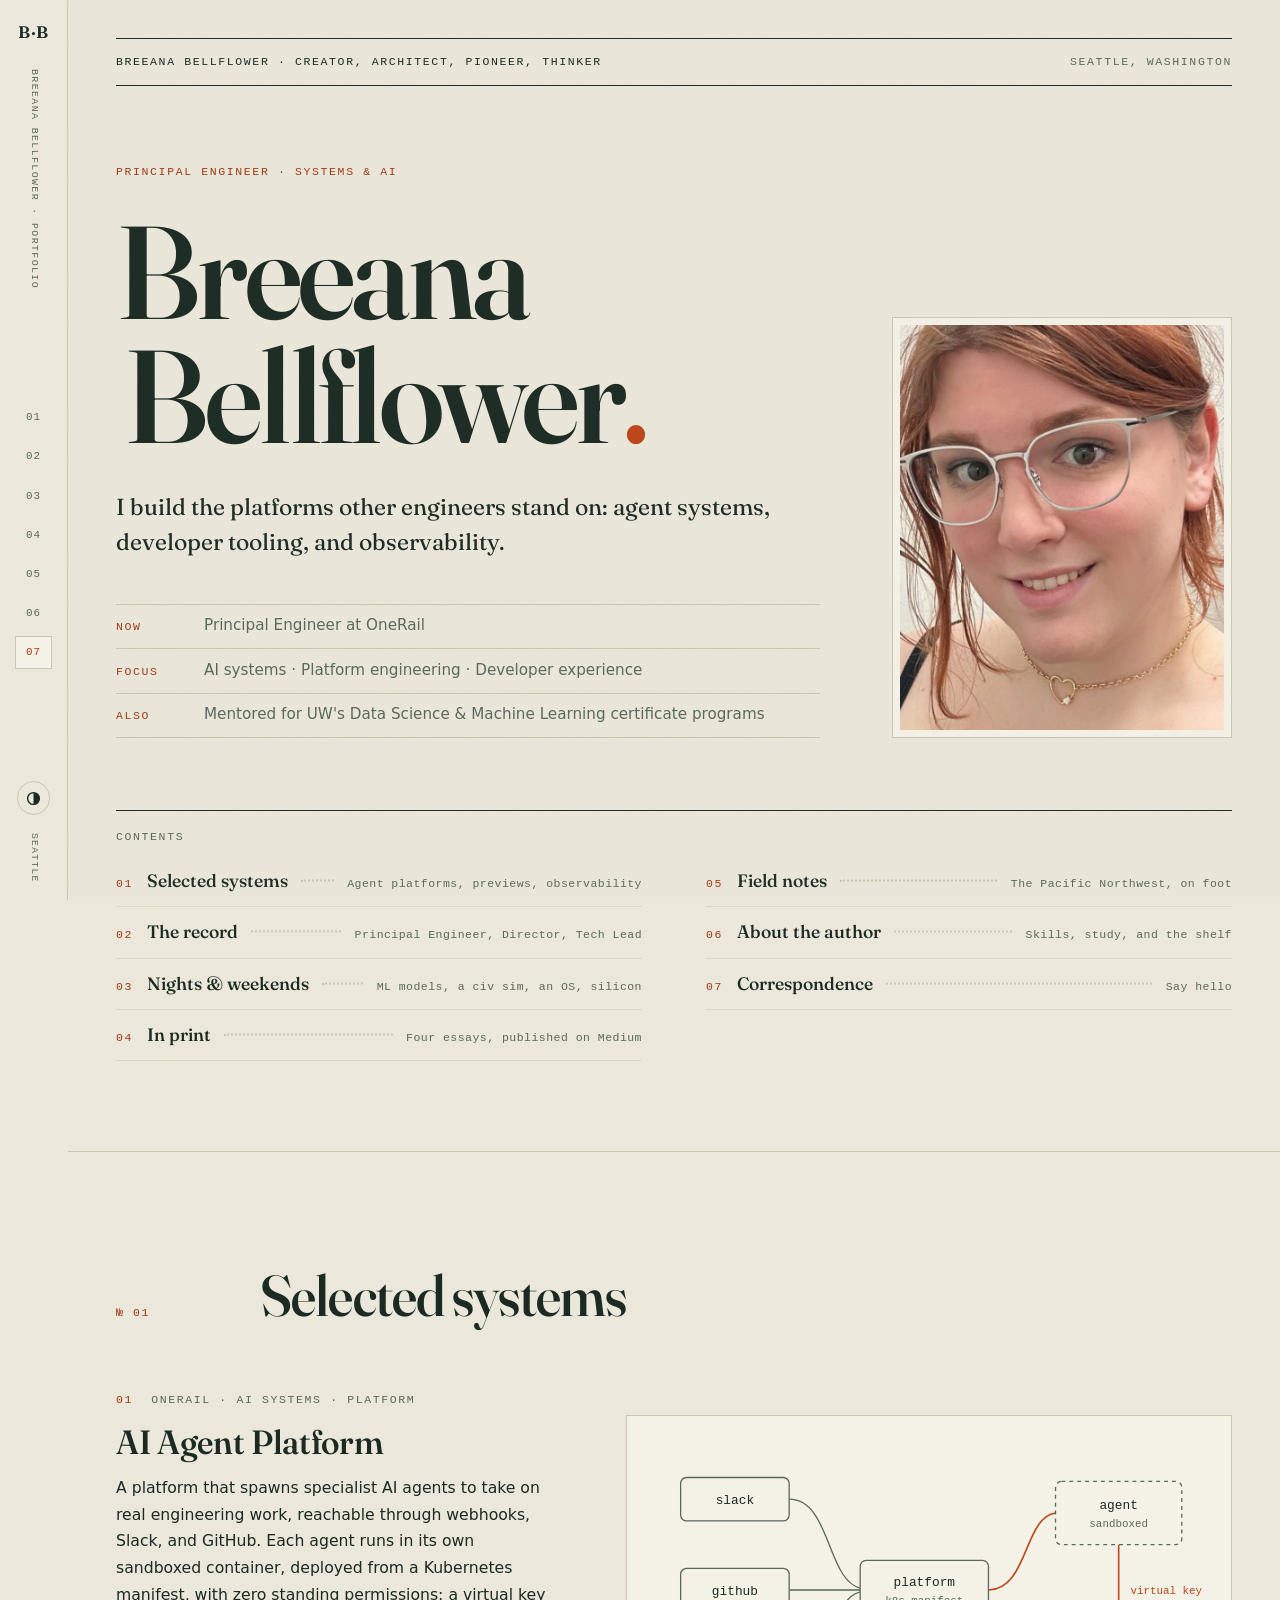
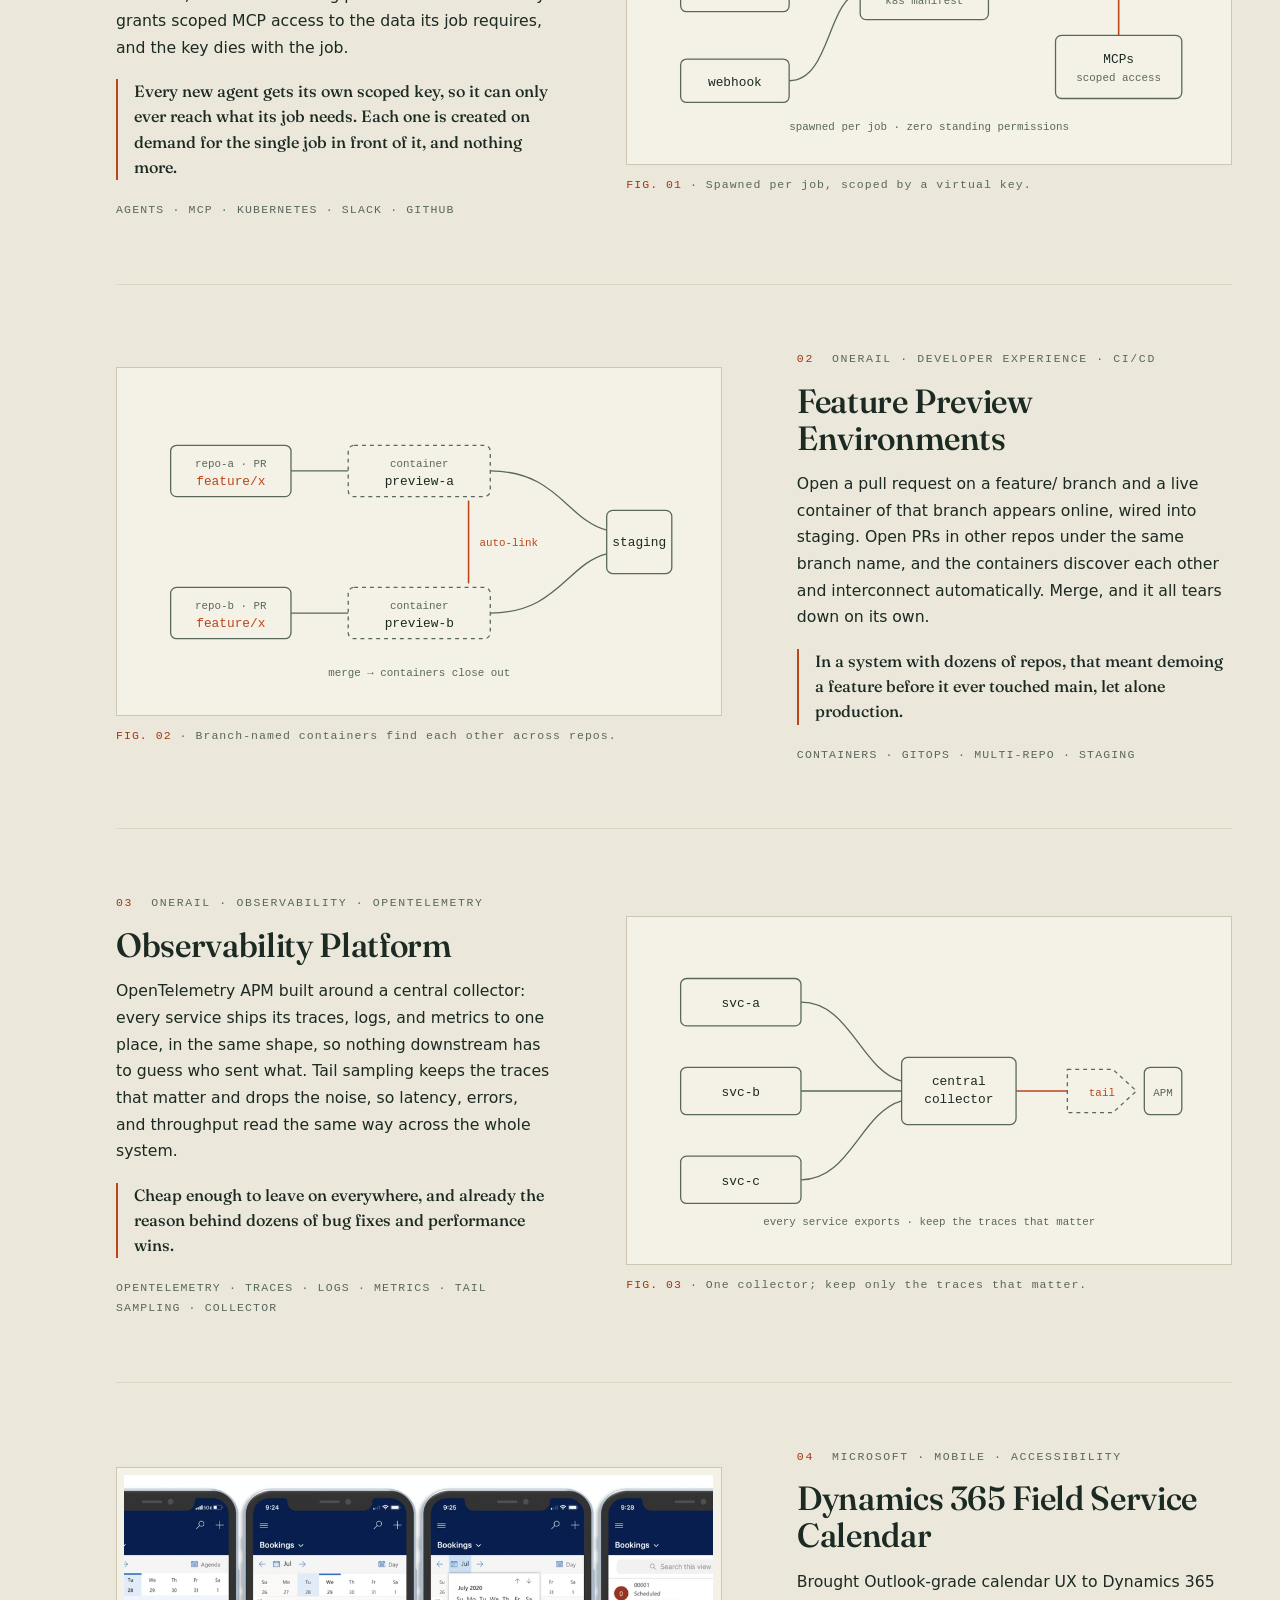
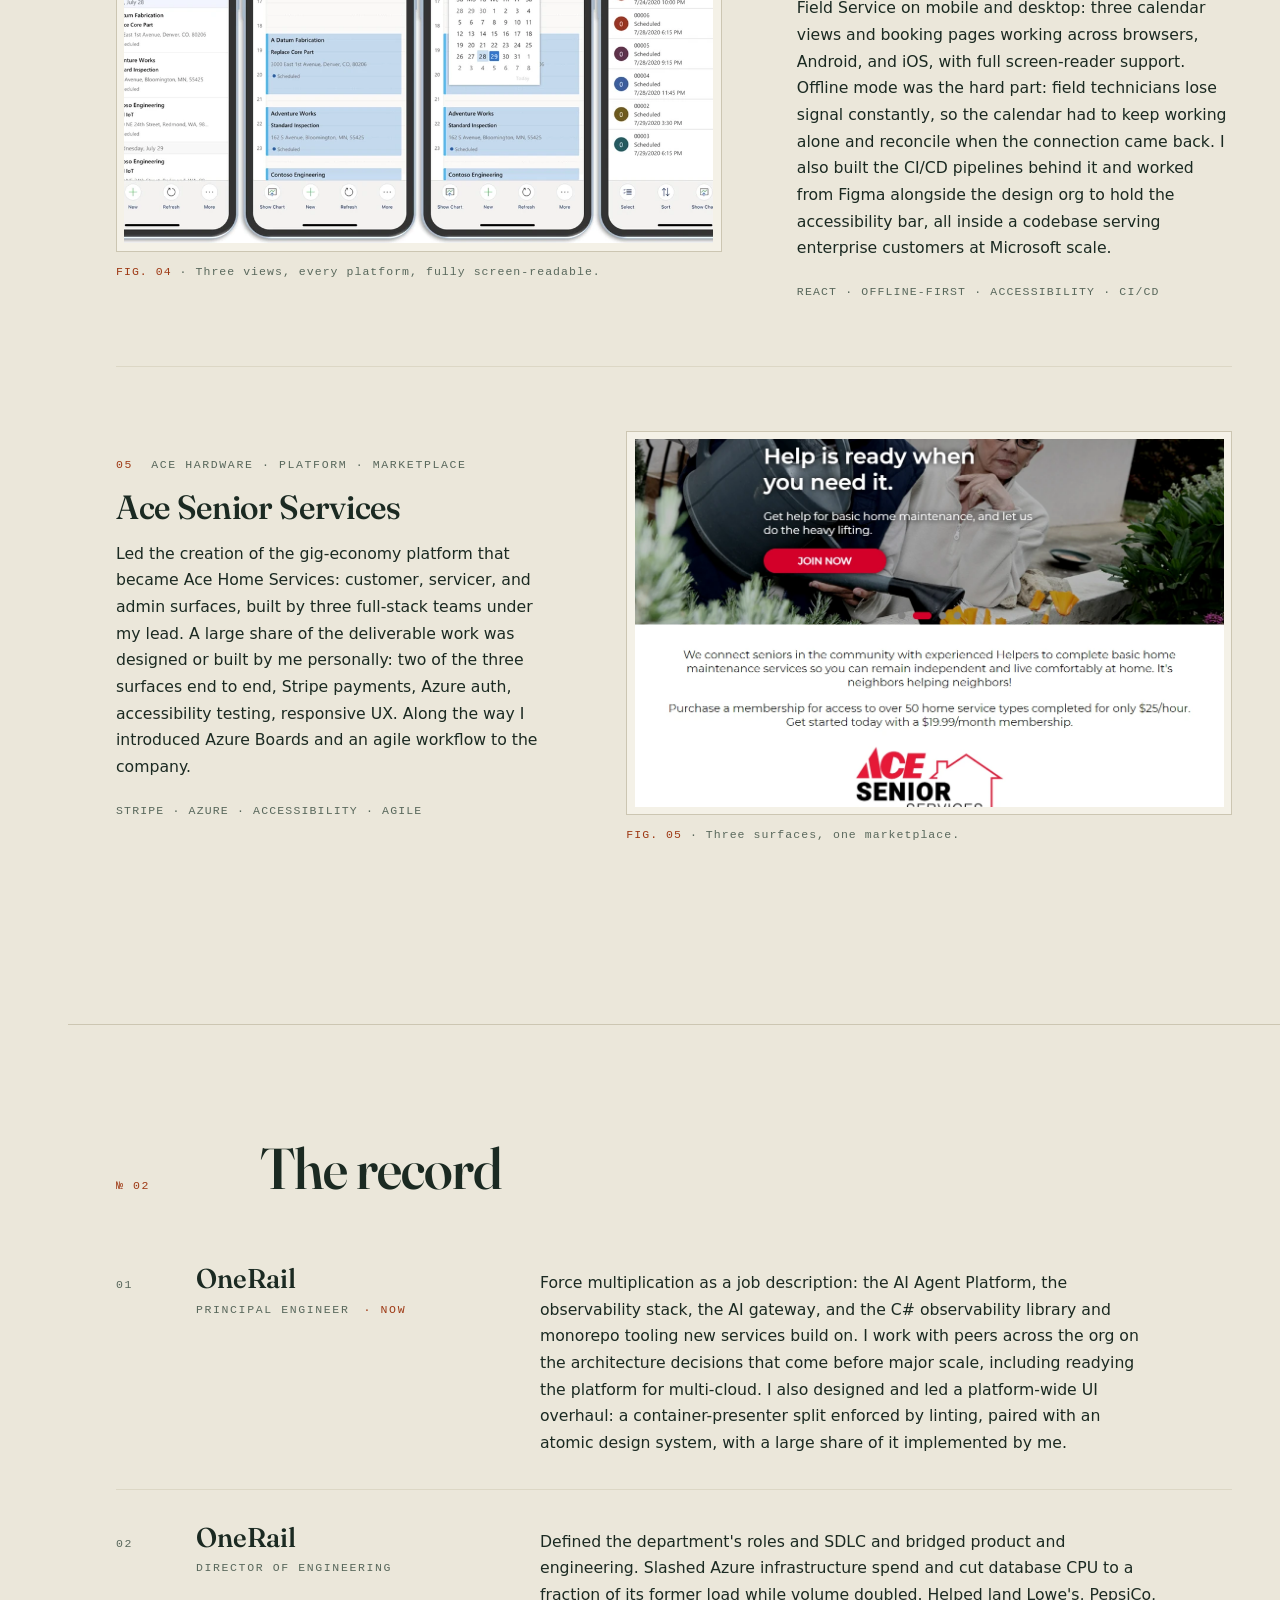
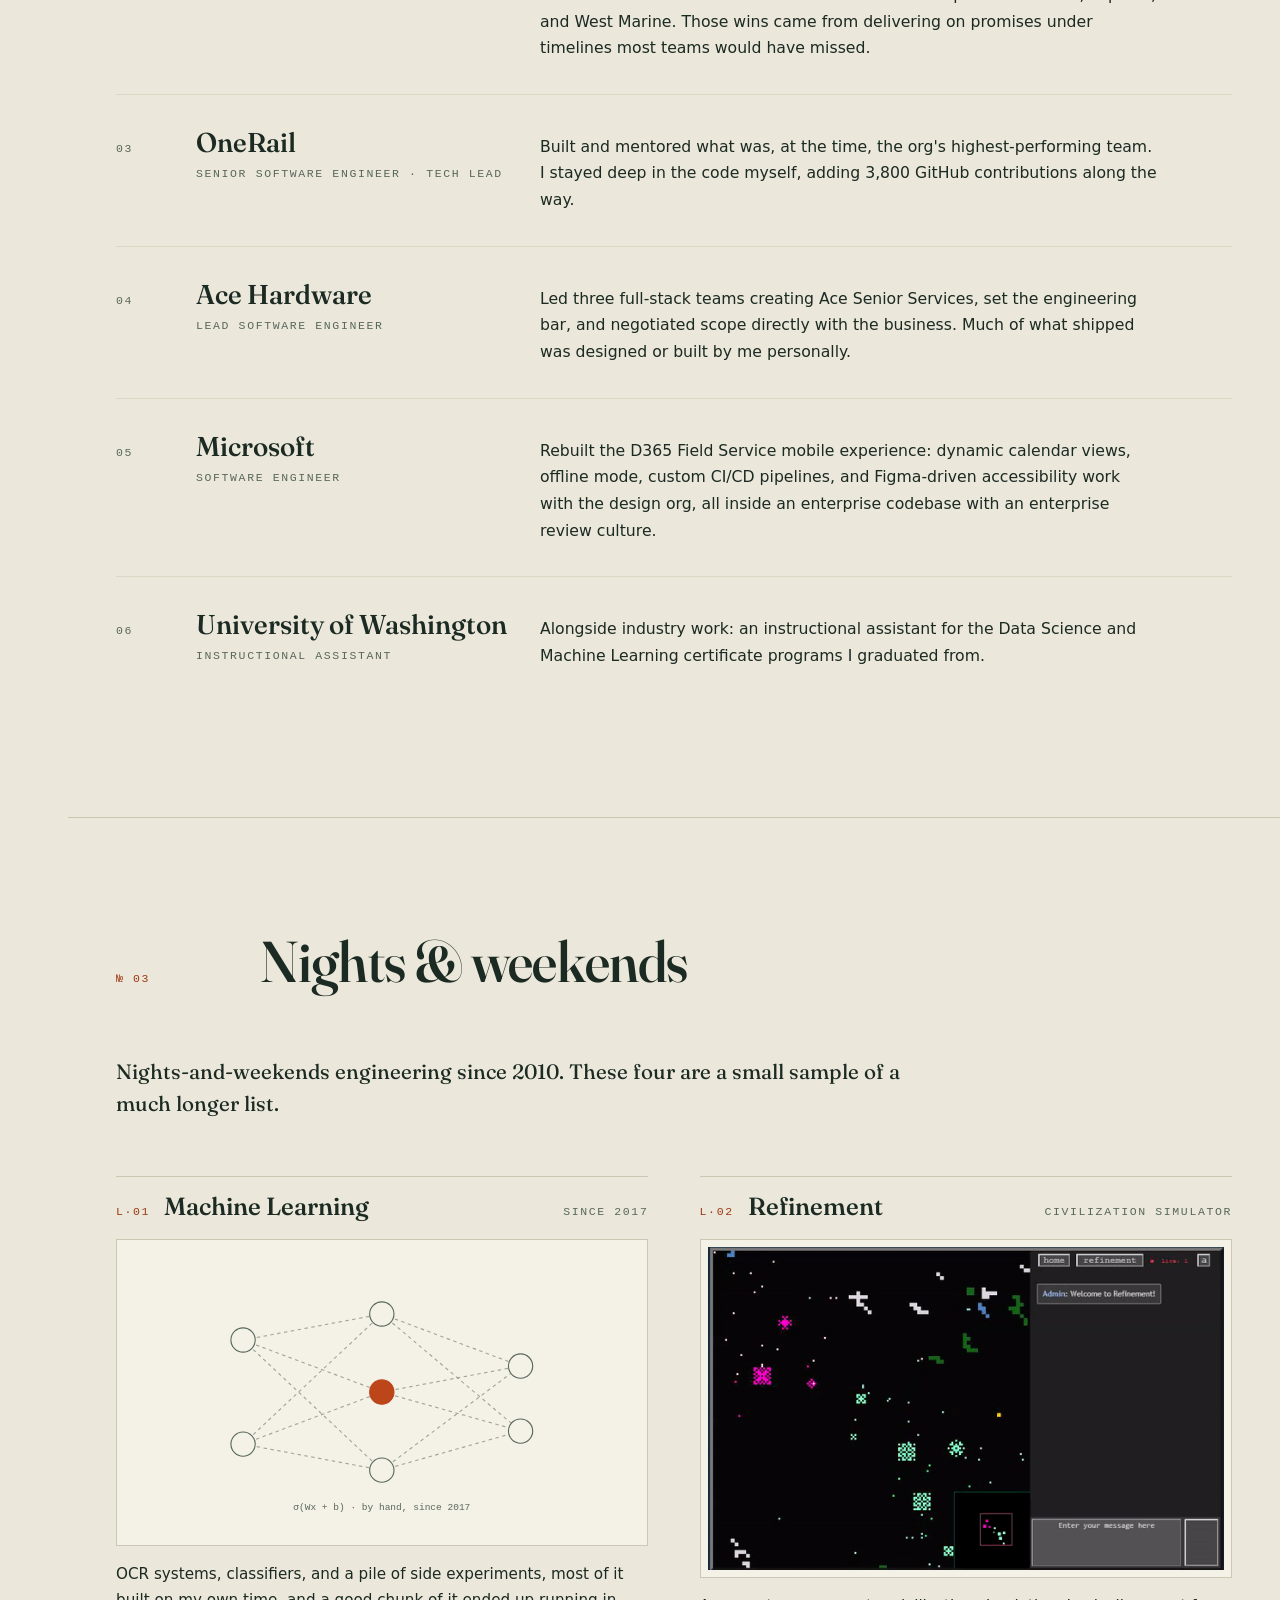
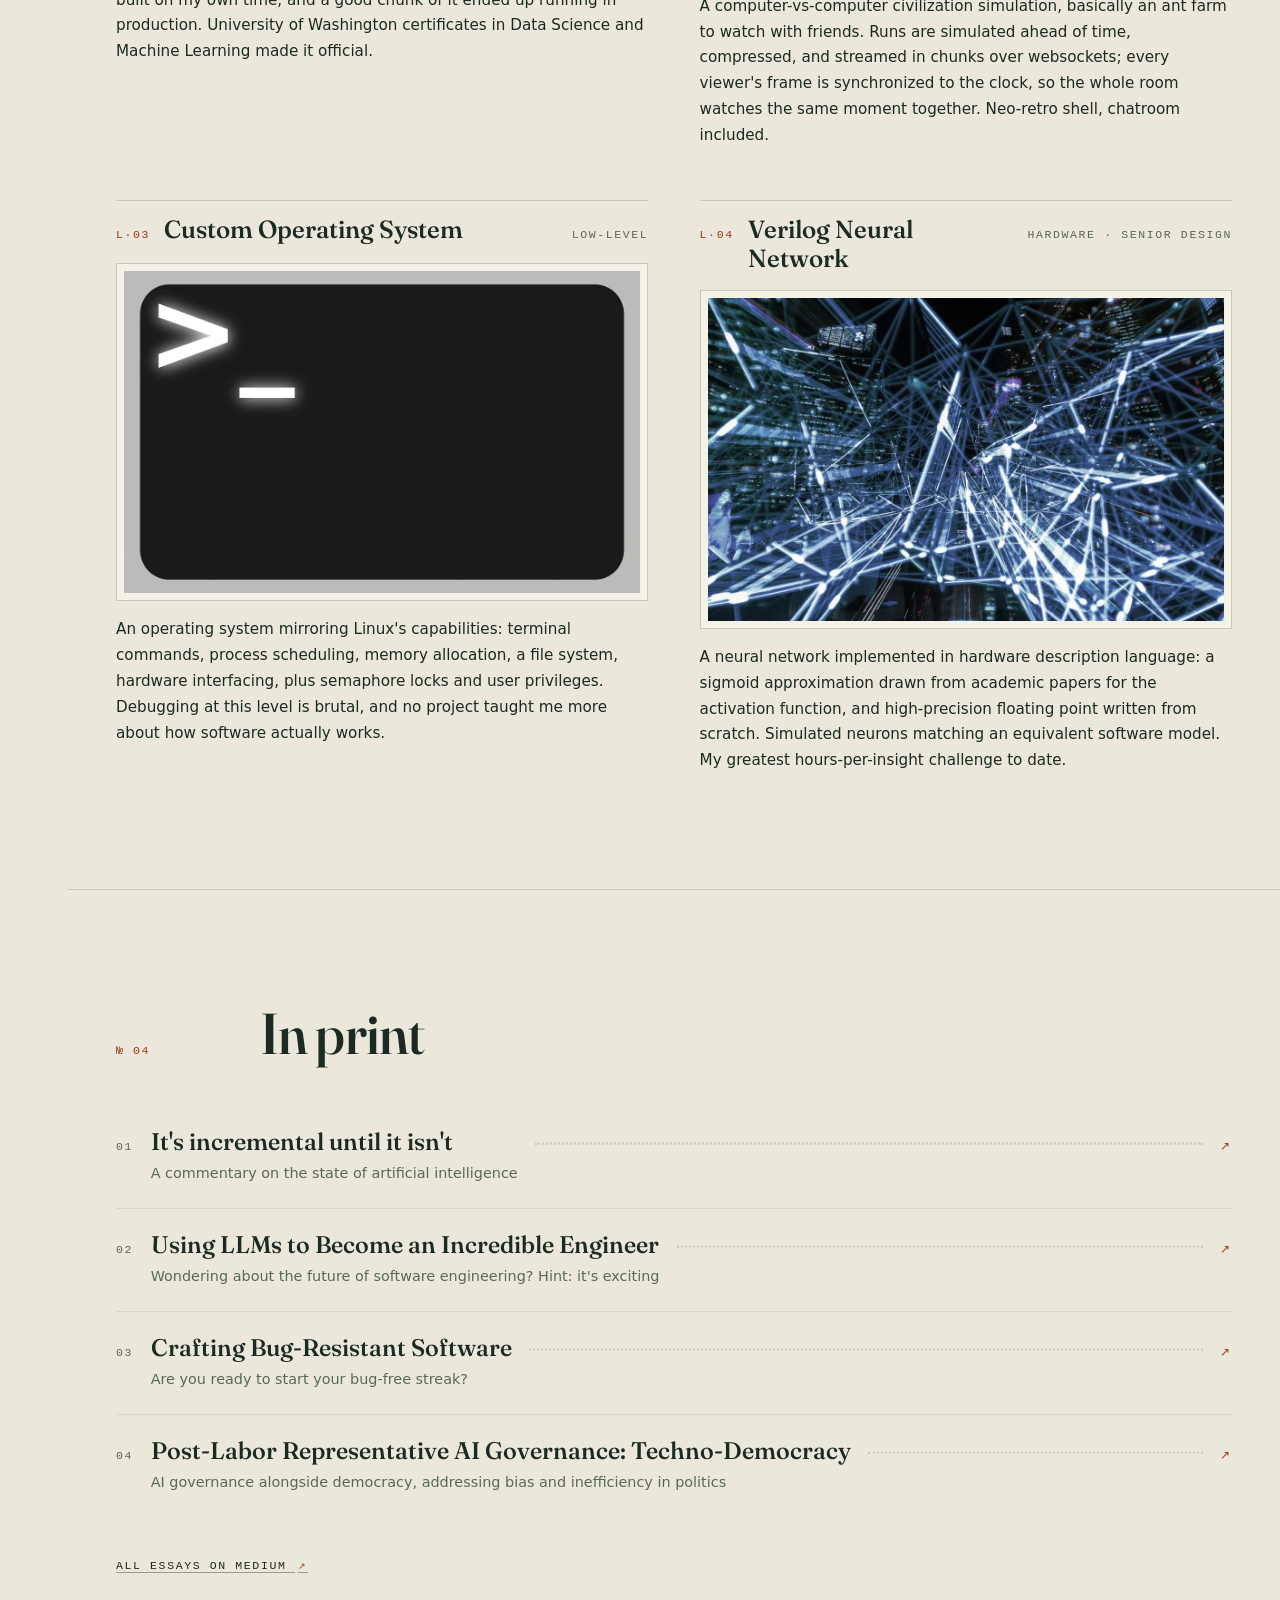
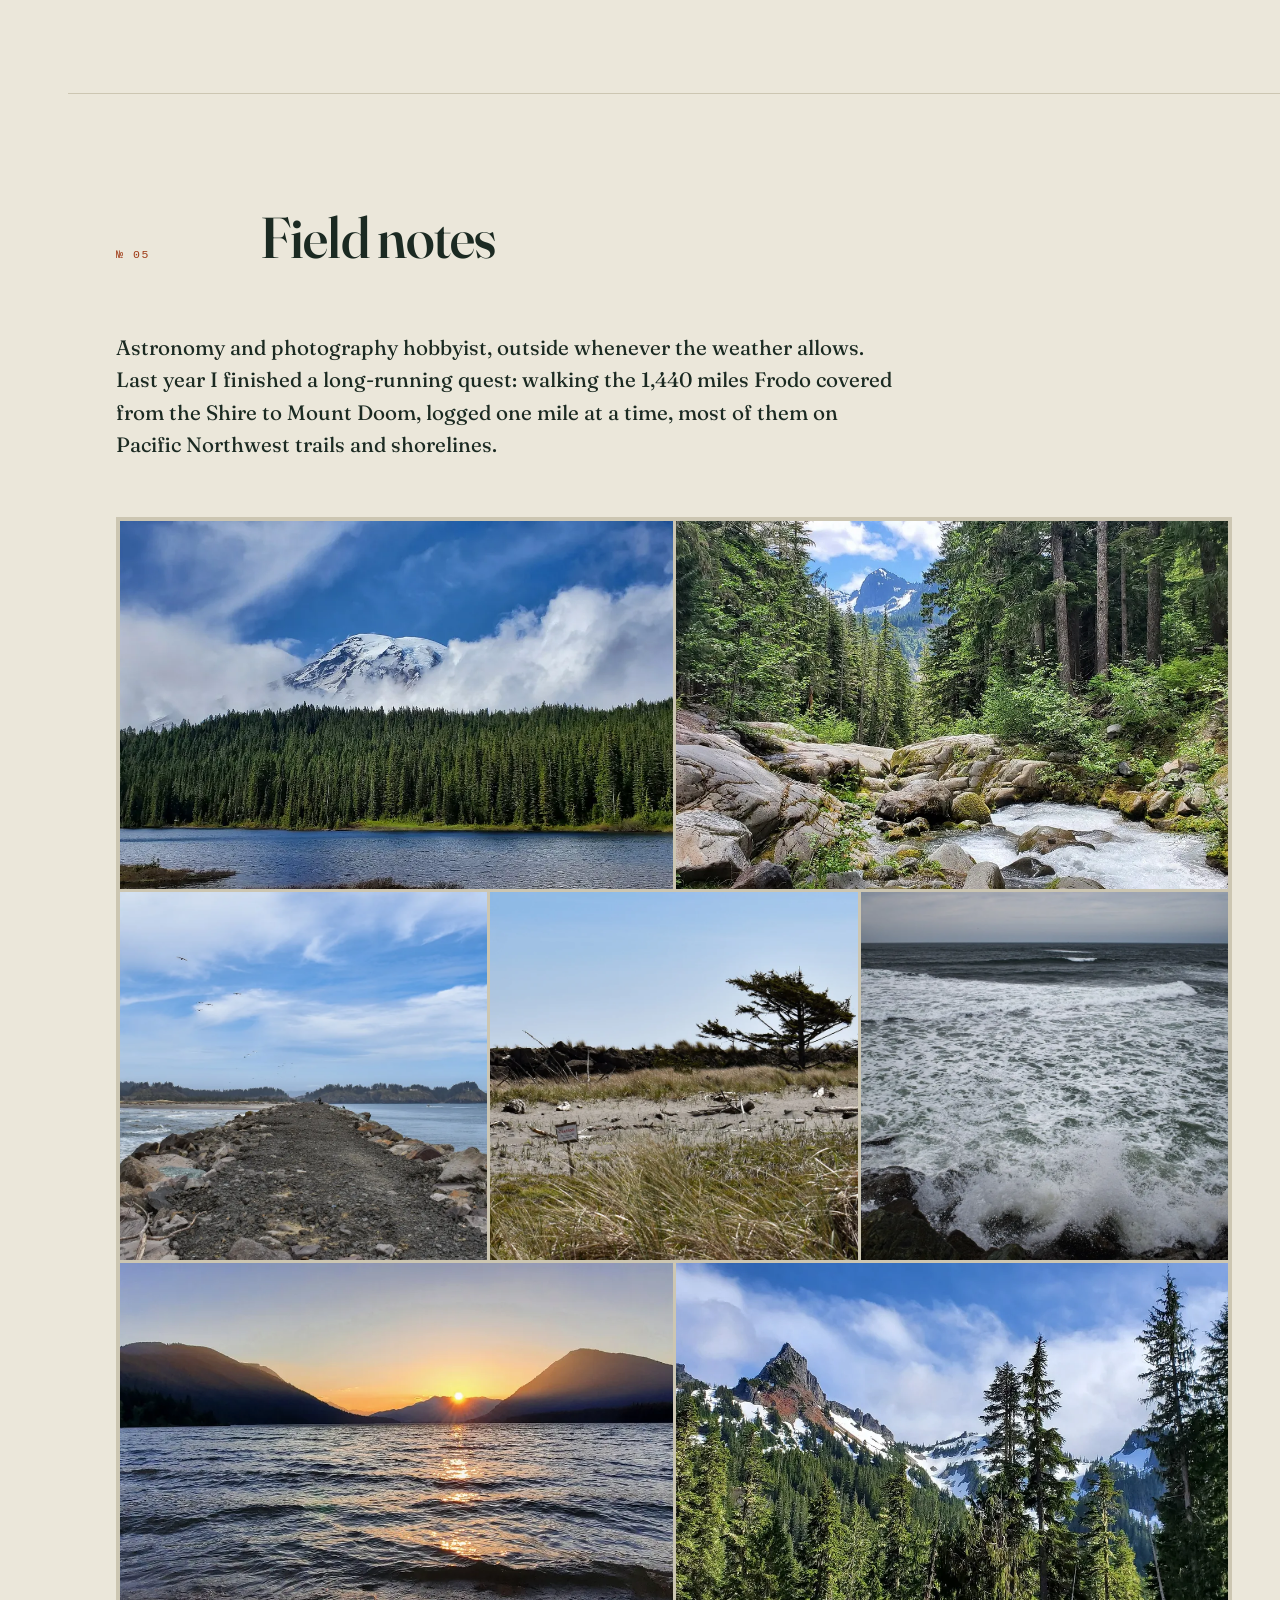
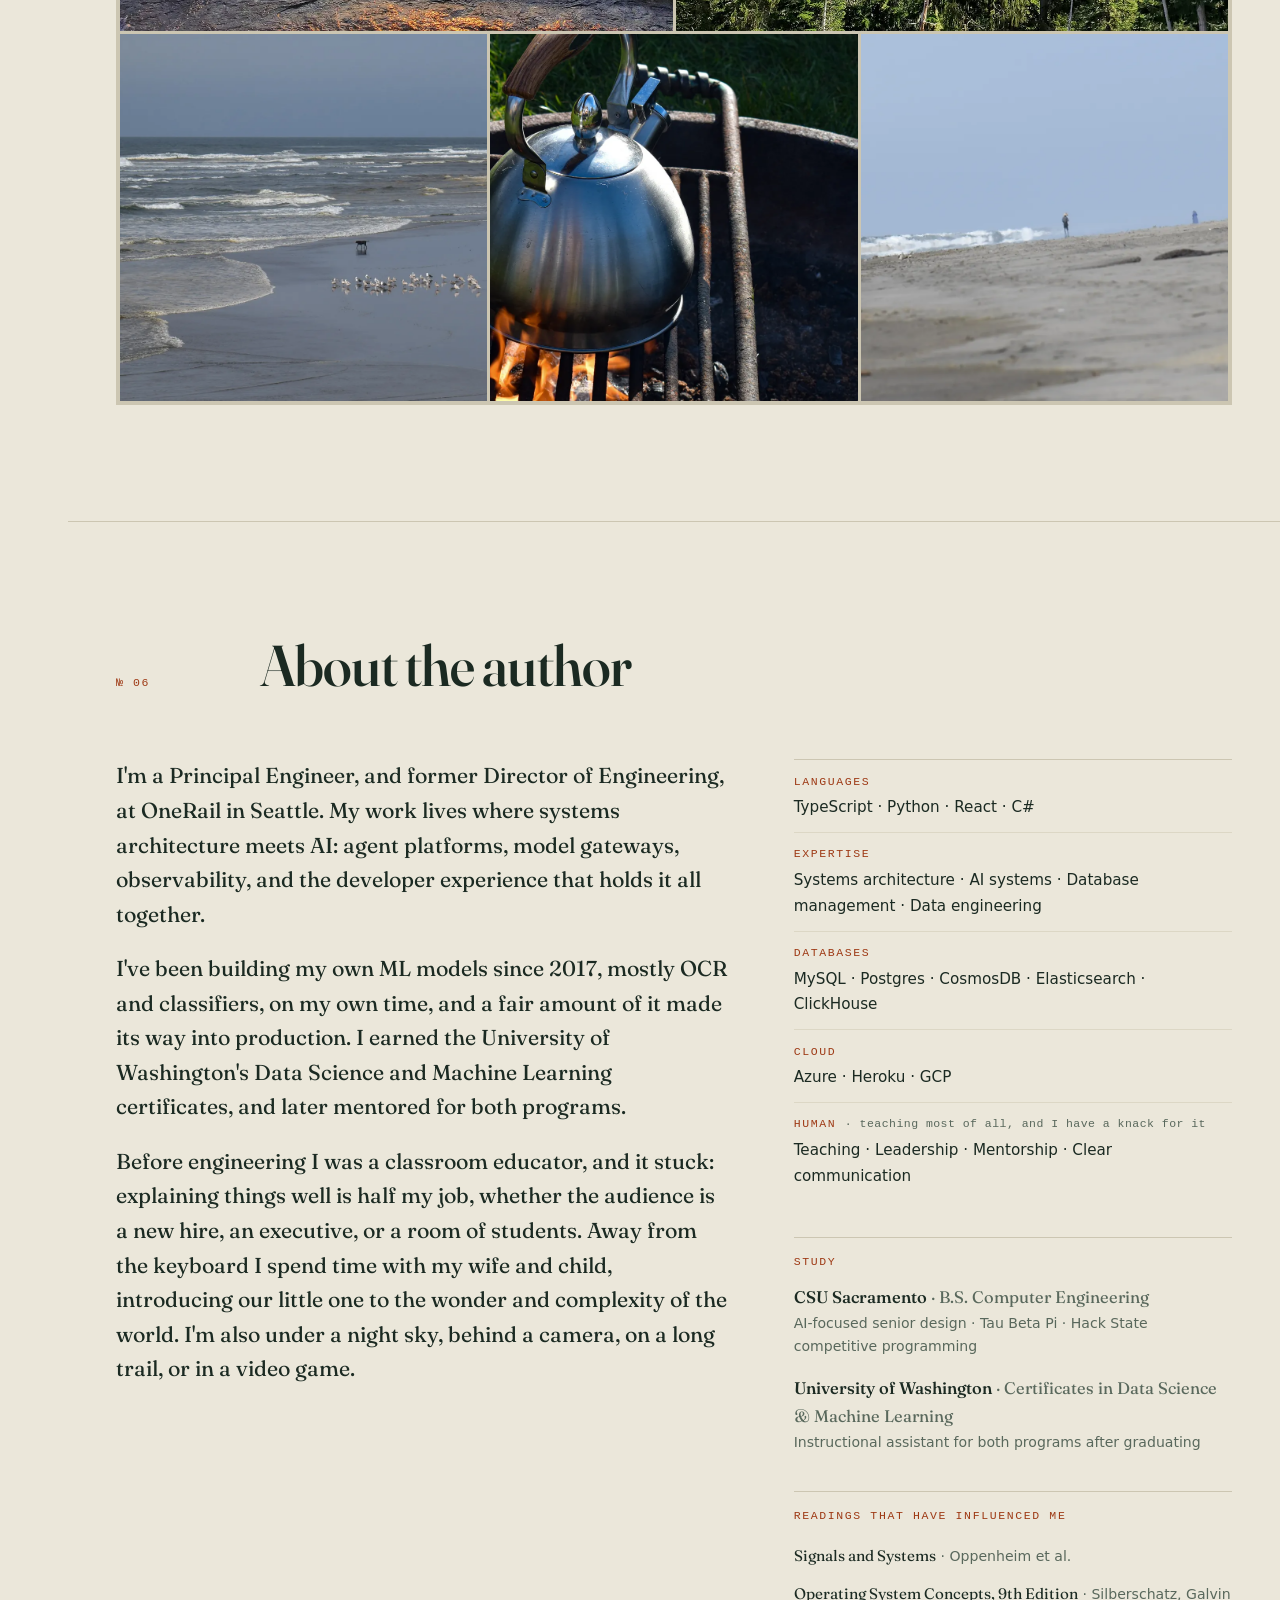
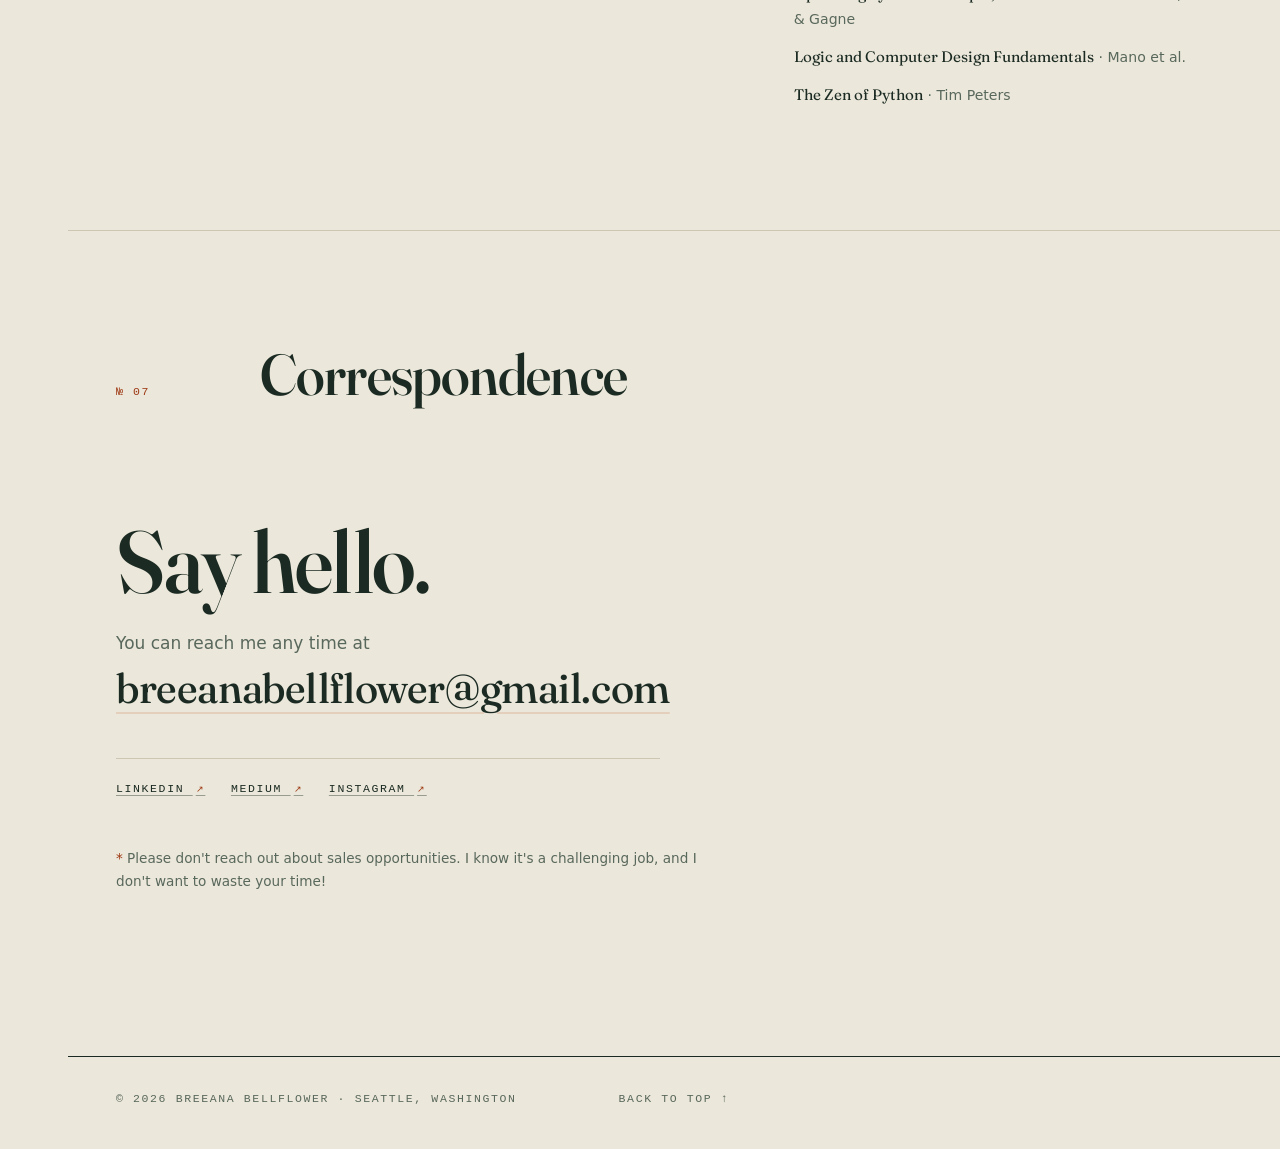
==== commit bbd8c5d6: "Remove technical colophon from portfolio footer" ====
--- a/index.html
+++ b/index.html
@@ -11,4 +11,4 @@
 Index
 </button> </div> <span class="progress" data-progress aria-hidden="true" data-astro-cid-vevxbnpu></span> </header> <div class="index-overlay" data-index-overlay data-astro-cid-vevxbnpu> <div class="index-top" data-astro-cid-vevxbnpu> <span class="mono" data-astro-cid-vevxbnpu>Breeana Bellflower</span> <button class="index-btn mono" type="button" data-index-close data-astro-cid-vevxbnpu>Close</button> </div> <nav aria-label="Index" data-astro-cid-vevxbnpu> <ol class="index-list" data-astro-cid-vevxbnpu> <li data-astro-cid-vevxbnpu> <a href="#systems" data-spy="systems" data-astro-cid-vevxbnpu> <span class="no mono" data-astro-cid-vevxbnpu>01</span> <span class="t serif" data-astro-cid-vevxbnpu>Selected systems</span> </a> </li><li data-astro-cid-vevxbnpu> <a href="#record" data-spy="record" data-astro-cid-vevxbnpu> <span class="no mono" data-astro-cid-vevxbnpu>02</span> <span class="t serif" data-astro-cid-vevxbnpu>The record</span> </a> </li><li data-astro-cid-vevxbnpu> <a href="#lab" data-spy="lab" data-astro-cid-vevxbnpu> <span class="no mono" data-astro-cid-vevxbnpu>03</span> <span class="t serif" data-astro-cid-vevxbnpu>Nights &amp; weekends</span> </a> </li><li data-astro-cid-vevxbnpu> <a href="#writing" data-spy="writing" data-astro-cid-vevxbnpu> <span class="no mono" data-astro-cid-vevxbnpu>04</span> <span class="t serif" data-astro-cid-vevxbnpu>In print</span> </a> </li><li data-astro-cid-vevxbnpu> <a href="#field" data-spy="field" data-astro-cid-vevxbnpu> <span class="no mono" data-astro-cid-vevxbnpu>05</span> <span class="t serif" data-astro-cid-vevxbnpu>Field notes</span> </a> </li><li data-astro-cid-vevxbnpu> <a href="#about" data-spy="about" data-astro-cid-vevxbnpu> <span class="no mono" data-astro-cid-vevxbnpu>06</span> <span class="t serif" data-astro-cid-vevxbnpu>About the author</span> </a> </li><li data-astro-cid-vevxbnpu> <a href="#contact" data-spy="contact" data-astro-cid-vevxbnpu> <span class="no mono" data-astro-cid-vevxbnpu>07</span> <span class="t serif" data-astro-cid-vevxbnpu>Correspondence</span> </a> </li> </ol> </nav> <div class="index-foot" data-astro-cid-vevxbnpu> <div class="index-socials" data-astro-cid-vevxbnpu> <a class="mono ext" href="https://www.linkedin.com/in/breeana-bellflower/" rel="me noopener" target="_blank" data-astro-cid-vevxbnpu> LinkedIn </a><a class="mono ext" href="https://medium.com/@breeanabellflower" rel="me noopener" target="_blank" data-astro-cid-vevxbnpu> Medium </a><a class="mono ext" href="https://www.instagram.com/breeanabellflower/" rel="me noopener" target="_blank" data-astro-cid-vevxbnpu> Instagram </a> </div> <span class="mono coords-line" data-astro-cid-vevxbnpu>47.61° N · 122.33° W</span> </div> </div>  <div class="page" data-astro-cid-5hce7sga> <main id="main" data-astro-cid-5hce7sga>  <section class="cover" id="top" aria-label="Cover" data-astro-cid-e5kvktnr> <div class="container" data-astro-cid-e5kvktnr> <p class="mast mono" data-astro-cid-e5kvktnr> <span data-astro-cid-e5kvktnr>Breeana Bellflower · Creator, Architect, Pioneer, Thinker</span> <span data-astro-cid-e5kvktnr>Seattle, Washington</span> </p> <div class="cover-grid" data-astro-cid-e5kvktnr> <div class="cover-main" data-astro-cid-e5kvktnr> <p class="kicker mono" data-reveal data-astro-cid-e5kvktnr>Principal Engineer · Systems &amp; AI</p> <h1 data-reveal style="--reveal-delay: 0.05s" data-astro-cid-e5kvktnr> <span class="line" data-astro-cid-e5kvktnr>Breeana</span> <span class="line l2" data-astro-cid-e5kvktnr>Bellflower<span class="dot" data-astro-cid-e5kvktnr>.</span></span> </h1> <p class="deck serif" data-reveal style="--reveal-delay: 0.12s" data-astro-cid-e5kvktnr>I build the platforms other engineers stand on: agent systems, developer tooling, and observability.</p> <dl class="cover-meta" data-reveal style="--reveal-delay: 0.18s" data-astro-cid-e5kvktnr> <div class="meta-row" data-astro-cid-e5kvktnr> <dt class="mono" data-astro-cid-e5kvktnr>Now</dt> <dd data-astro-cid-e5kvktnr>Principal Engineer at OneRail</dd> </div><div class="meta-row" data-astro-cid-e5kvktnr> <dt class="mono" data-astro-cid-e5kvktnr>Focus</dt> <dd data-astro-cid-e5kvktnr>AI systems · Platform engineering · Developer experience</dd> </div><div class="meta-row" data-astro-cid-e5kvktnr> <dt class="mono" data-astro-cid-e5kvktnr>Also</dt> <dd data-astro-cid-e5kvktnr>Mentored for UW&#39;s Data Science &amp; Machine Learning certificate programs</dd> </div> </dl> </div> <figure class="portrait" data-reveal style="--reveal-delay: 0.1s" data-astro-cid-e5kvktnr> <div class="plate" data-astro-cid-e5kvktnr> <img src="/images/breeana.webp" alt="Portrait of Breeana Bellflower" width="900" height="900" fetchpriority="high" decoding="async" data-astro-cid-e5kvktnr> </div> </figure> </div> <nav class="toc" aria-label="Contents" data-reveal data-astro-cid-e5kvktnr> <p class="toc-title mono" data-astro-cid-e5kvktnr>Contents</p> <ol data-astro-cid-e5kvktnr> <li data-astro-cid-e5kvktnr> <a href="#systems" data-astro-cid-e5kvktnr> <span class="no mono" data-astro-cid-e5kvktnr>01</span> <span class="t serif" data-astro-cid-e5kvktnr>Selected systems</span> <span class="leader" aria-hidden="true" data-astro-cid-e5kvktnr></span> <span class="d mono" data-astro-cid-e5kvktnr>Agent platforms, previews, observability</span> </a> </li><li data-astro-cid-e5kvktnr> <a href="#record" data-astro-cid-e5kvktnr> <span class="no mono" data-astro-cid-e5kvktnr>02</span> <span class="t serif" data-astro-cid-e5kvktnr>The record</span> <span class="leader" aria-hidden="true" data-astro-cid-e5kvktnr></span> <span class="d mono" data-astro-cid-e5kvktnr>Principal Engineer, Director, Tech Lead</span> </a> </li><li data-astro-cid-e5kvktnr> <a href="#lab" data-astro-cid-e5kvktnr> <span class="no mono" data-astro-cid-e5kvktnr>03</span> <span class="t serif" data-astro-cid-e5kvktnr>Nights &amp; weekends</span> <span class="leader" aria-hidden="true" data-astro-cid-e5kvktnr></span> <span class="d mono" data-astro-cid-e5kvktnr>ML models, a civ sim, an OS, silicon</span> </a> </li><li data-astro-cid-e5kvktnr> <a href="#writing" data-astro-cid-e5kvktnr> <span class="no mono" data-astro-cid-e5kvktnr>04</span> <span class="t serif" data-astro-cid-e5kvktnr>In print</span> <span class="leader" aria-hidden="true" data-astro-cid-e5kvktnr></span> <span class="d mono" data-astro-cid-e5kvktnr>Four essays, published on Medium</span> </a> </li><li data-astro-cid-e5kvktnr> <a href="#field" data-astro-cid-e5kvktnr> <span class="no mono" data-astro-cid-e5kvktnr>05</span> <span class="t serif" data-astro-cid-e5kvktnr>Field notes</span> <span class="leader" aria-hidden="true" data-astro-cid-e5kvktnr></span> <span class="d mono" data-astro-cid-e5kvktnr>The Pacific Northwest, on foot</span> </a> </li><li data-astro-cid-e5kvktnr> <a href="#about" data-astro-cid-e5kvktnr> <span class="no mono" data-astro-cid-e5kvktnr>06</span> <span class="t serif" data-astro-cid-e5kvktnr>About the author</span> <span class="leader" aria-hidden="true" data-astro-cid-e5kvktnr></span> <span class="d mono" data-astro-cid-e5kvktnr>Skills, study, and the shelf</span> </a> </li><li data-astro-cid-e5kvktnr> <a href="#contact" data-astro-cid-e5kvktnr> <span class="no mono" data-astro-cid-e5kvktnr>07</span> <span class="t serif" data-astro-cid-e5kvktnr>Correspondence</span> <span class="leader" aria-hidden="true" data-astro-cid-e5kvktnr></span> <span class="d mono" data-astro-cid-e5kvktnr>Say hello</span> </a> </li> </ol> </nav> </div> </section>  <section id="systems" class="sec" aria-labelledby="systems-title"> <div class="container"> <header class="sec-head" data-reveal> <span class="sec-no mono">№ 01</span> <h2 id="systems-title">Selected systems</h2> </header>  <div class="spreads" data-astro-cid-wkx7uqji> <article class="spread" data-reveal data-astro-cid-wkx7uqji> <div class="text" data-astro-cid-wkx7uqji> <p class="kicker mono" data-astro-cid-wkx7uqji> <span class="no" data-astro-cid-wkx7uqji>01</span> OneRail · AI Systems · Platform </p> <h3 class="serif" data-astro-cid-wkx7uqji>AI Agent Platform</h3> <p class="body" data-astro-cid-wkx7uqji>A platform that spawns specialist AI agents to take on real engineering work, reachable through webhooks, Slack, and GitHub. Each agent runs in its own sandboxed container, deployed from a Kubernetes manifest, with zero standing permissions: a virtual key grants scoped MCP access to the data its job requires, and the key dies with the job.</p> <p class="impact serif" data-astro-cid-wkx7uqji>Every new agent gets its own scoped key, so it can only ever reach what its job needs. Each one is created on demand for the single job in front of it, and nothing more.</p> <p class="tags mono" data-astro-cid-wkx7uqji>Agents · MCP · Kubernetes · Slack · GitHub</p> </div> <figure class="fig" data-astro-cid-wkx7uqji> <div class="plate is-diagram" data-astro-cid-wkx7uqji> <svg viewBox="0 0 560 300" role="img" aria-label="Diagram: Slack, GitHub, and webhooks reach the agent platform, which spawns a sandboxed agent whose virtual key unlocks scoped MCP access" data-astro-cid-uwvadgfv><g class="wire" data-astro-cid-uwvadgfv><path d="M138 58 C 180 58 176 140 210 148" data-astro-cid-uwvadgfv></path><path d="M138 150 H 210" data-astro-cid-uwvadgfv></path><path d="M138 242 C 180 242 176 160 210 152" data-astro-cid-uwvadgfv></path><path d="M340 150 C 380 150 376 76 408 72" class="accent" data-astro-cid-uwvadgfv></path><path d="M472 104 V 196" class="accent" data-astro-cid-uwvadgfv></path></g><g class="box" data-astro-cid-uwvadgfv><rect x="28" y="36" width="110" height="44" rx="6" data-astro-cid-uwvadgfv></rect><rect x="28" y="128" width="110" height="44" rx="6" data-astro-cid-uwvadgfv></rect><rect x="28" y="220" width="110" height="44" rx="6" data-astro-cid-uwvadgfv></rect><rect x="210" y="120" width="130" height="60" rx="6" data-astro-cid-uwvadgfv></rect><rect x="408" y="40" width="128" height="64" rx="6" class="dashed" data-astro-cid-uwvadgfv></rect><rect x="408" y="196" width="128" height="64" rx="6" data-astro-cid-uwvadgfv></rect></g><g class="label" data-astro-cid-uwvadgfv><text x="83" y="63" text-anchor="middle" data-astro-cid-uwvadgfv>slack</text><text x="83" y="155" text-anchor="middle" data-astro-cid-uwvadgfv>github</text><text x="83" y="247" text-anchor="middle" data-astro-cid-uwvadgfv>webhook</text><text x="275" y="146" text-anchor="middle" data-astro-cid-uwvadgfv>platform</text><text x="275" y="164" text-anchor="middle" class="small" data-astro-cid-uwvadgfv>k8s manifest</text><text x="472" y="68" text-anchor="middle" data-astro-cid-uwvadgfv>agent</text><text x="472" y="86" text-anchor="middle" class="small" data-astro-cid-uwvadgfv>sandboxed</text><text x="484" y="154" text-anchor="start" class="small accent-t" data-astro-cid-uwvadgfv>virtual key</text><text x="472" y="224" text-anchor="middle" data-astro-cid-uwvadgfv>MCPs</text><text x="472" y="242" text-anchor="middle" class="small" data-astro-cid-uwvadgfv>scoped access</text><text x="280" y="292" text-anchor="middle" class="small" data-astro-cid-uwvadgfv>spawned per job · zero standing permissions</text></g></svg> </div> <figcaption class="figcap mono" data-astro-cid-wkx7uqji> <span class="fig-no" data-astro-cid-wkx7uqji>Fig. 01</span> · Spawned per job, scoped by a virtual key. </figcaption> </figure> </article><article class="spread" data-reveal data-astro-cid-wkx7uqji> <div class="text" data-astro-cid-wkx7uqji> <p class="kicker mono" data-astro-cid-wkx7uqji> <span class="no" data-astro-cid-wkx7uqji>02</span> OneRail · Developer Experience · CI/CD </p> <h3 class="serif" data-astro-cid-wkx7uqji>Feature Preview Environments</h3> <p class="body" data-astro-cid-wkx7uqji>Open a pull request on a feature/ branch and a live container of that branch appears online, wired into staging. Open PRs in other repos under the same branch name, and the containers discover each other and interconnect automatically. Merge, and it all tears down on its own.</p> <p class="impact serif" data-astro-cid-wkx7uqji>In a system with dozens of repos, that meant demoing a feature before it ever touched main, let alone production.</p> <p class="tags mono" data-astro-cid-wkx7uqji>Containers · GitOps · Multi-repo · Staging</p> </div> <figure class="fig" data-astro-cid-wkx7uqji> <div class="plate is-diagram" data-astro-cid-wkx7uqji> <svg viewBox="0 0 560 300" role="img" aria-label="Diagram: feature branch PRs spawn interconnected preview containers wired to staging; merge tears them down" data-astro-cid-uwvadgfv><g class="wire" data-astro-cid-uwvadgfv><path d="M150 78 H 208" data-astro-cid-uwvadgfv></path><path d="M150 222 H 208" data-astro-cid-uwvadgfv></path><path d="M330 108 V 192" class="accent" data-astro-cid-uwvadgfv></path><path d="M352 78 C 420 78 430 128 470 138" data-astro-cid-uwvadgfv></path><path d="M352 222 C 420 222 430 172 470 162" data-astro-cid-uwvadgfv></path></g><g class="box" data-astro-cid-uwvadgfv><rect x="28" y="52" width="122" height="52" rx="6" data-astro-cid-uwvadgfv></rect><rect x="28" y="196" width="122" height="52" rx="6" data-astro-cid-uwvadgfv></rect><rect x="208" y="52" width="144" height="52" rx="6" class="dashed" data-astro-cid-uwvadgfv></rect><rect x="208" y="196" width="144" height="52" rx="6" class="dashed" data-astro-cid-uwvadgfv></rect><rect x="470" y="118" width="66" height="64" rx="6" data-astro-cid-uwvadgfv></rect></g><g class="label" data-astro-cid-uwvadgfv><text x="89" y="74" text-anchor="middle" class="small" data-astro-cid-uwvadgfv>repo-a · PR</text><text x="89" y="92" text-anchor="middle" class="accent-t" data-astro-cid-uwvadgfv>feature/x</text><text x="89" y="218" text-anchor="middle" class="small" data-astro-cid-uwvadgfv>repo-b · PR</text><text x="89" y="236" text-anchor="middle" class="accent-t" data-astro-cid-uwvadgfv>feature/x</text><text x="280" y="74" text-anchor="middle" class="small" data-astro-cid-uwvadgfv>container</text><text x="280" y="92" text-anchor="middle" data-astro-cid-uwvadgfv>preview-a</text><text x="280" y="218" text-anchor="middle" class="small" data-astro-cid-uwvadgfv>container</text><text x="280" y="236" text-anchor="middle" data-astro-cid-uwvadgfv>preview-b</text><text x="341" y="154" text-anchor="start" class="small accent-t" data-astro-cid-uwvadgfv>auto-link</text><text x="503" y="154" text-anchor="middle" data-astro-cid-uwvadgfv>staging</text><text x="280" y="286" text-anchor="middle" class="small" data-astro-cid-uwvadgfv>merge → containers close out</text></g></svg> </div> <figcaption class="figcap mono" data-astro-cid-wkx7uqji> <span class="fig-no" data-astro-cid-wkx7uqji>Fig. 02</span> · Branch-named containers find each other across repos. </figcaption> </figure> </article><article class="spread" data-reveal data-astro-cid-wkx7uqji> <div class="text" data-astro-cid-wkx7uqji> <p class="kicker mono" data-astro-cid-wkx7uqji> <span class="no" data-astro-cid-wkx7uqji>03</span> OneRail · Observability · OpenTelemetry </p> <h3 class="serif" data-astro-cid-wkx7uqji>Observability Platform</h3> <p class="body" data-astro-cid-wkx7uqji>OpenTelemetry APM built around a central collector: every service ships its traces, logs, and metrics to one place, in the same shape, so nothing downstream has to guess who sent what. Tail sampling keeps the traces that matter and drops the noise, so latency, errors, and throughput read the same way across the whole system.</p> <p class="impact serif" data-astro-cid-wkx7uqji>Cheap enough to leave on everywhere, and already the reason behind dozens of bug fixes and performance wins.</p> <p class="tags mono" data-astro-cid-wkx7uqji>OpenTelemetry · Traces · Logs · Metrics · Tail sampling · Collector</p> </div> <figure class="fig" data-astro-cid-wkx7uqji> <div class="plate is-diagram" data-astro-cid-wkx7uqji> <svg viewBox="0 0 560 300" role="img" aria-label="Diagram: services export telemetry to a central collector with tail sampling feeding APM" data-astro-cid-uwvadgfv><g class="wire" data-astro-cid-uwvadgfv><path d="M150 60 C 200 60 210 128 252 140" data-astro-cid-uwvadgfv></path><path d="M150 150 H 252" data-astro-cid-uwvadgfv></path><path d="M150 240 C 200 240 210 172 252 160" data-astro-cid-uwvadgfv></path><path d="M368 150 H 420" class="accent" data-astro-cid-uwvadgfv></path></g><g class="box" data-astro-cid-uwvadgfv><rect x="28" y="36" width="122" height="48" rx="6" data-astro-cid-uwvadgfv></rect><rect x="28" y="126" width="122" height="48" rx="6" data-astro-cid-uwvadgfv></rect><rect x="28" y="216" width="122" height="48" rx="6" data-astro-cid-uwvadgfv></rect><rect x="252" y="116" width="116" height="68" rx="6" data-astro-cid-uwvadgfv></rect><path d="M420 128 L 466 128 L 490 150 L 466 172 L 420 172 Z" class="dashed" data-astro-cid-uwvadgfv></path><rect x="498" y="126" width="38" height="48" rx="6" data-astro-cid-uwvadgfv></rect></g><g class="label" data-astro-cid-uwvadgfv><text x="89" y="65" text-anchor="middle" data-astro-cid-uwvadgfv>svc-a</text><text x="89" y="155" text-anchor="middle" data-astro-cid-uwvadgfv>svc-b</text><text x="89" y="245" text-anchor="middle" data-astro-cid-uwvadgfv>svc-c</text><text x="310" y="144" text-anchor="middle" data-astro-cid-uwvadgfv>central</text><text x="310" y="162" text-anchor="middle" data-astro-cid-uwvadgfv>collector</text><text x="455" y="155" text-anchor="middle" class="small accent-t" data-astro-cid-uwvadgfv>tail</text><text x="517" y="155" text-anchor="middle" class="small" data-astro-cid-uwvadgfv>APM</text><text x="280" y="286" text-anchor="middle" class="small" data-astro-cid-uwvadgfv>every service exports · keep the traces that matter</text></g></svg> </div> <figcaption class="figcap mono" data-astro-cid-wkx7uqji> <span class="fig-no" data-astro-cid-wkx7uqji>Fig. 03</span> · One collector; keep only the traces that matter. </figcaption> </figure> </article><article class="spread" data-reveal data-astro-cid-wkx7uqji> <div class="text" data-astro-cid-wkx7uqji> <p class="kicker mono" data-astro-cid-wkx7uqji> <span class="no" data-astro-cid-wkx7uqji>04</span> Microsoft · Mobile · Accessibility </p> <h3 class="serif" data-astro-cid-wkx7uqji>Dynamics 365 Field Service Calendar</h3> <p class="body" data-astro-cid-wkx7uqji>Brought Outlook-grade calendar UX to Dynamics 365 Field Service on mobile and desktop: three calendar views and booking pages working across browsers, Android, and iOS, with full screen-reader support. Offline mode was the hard part: field technicians lose signal constantly, so the calendar had to keep working alone and reconcile when the connection came back. I also built the CI/CD pipelines behind it and worked from Figma alongside the design org to hold the accessibility bar, all inside a codebase serving enterprise customers at Microsoft scale.</p>  <p class="tags mono" data-astro-cid-wkx7uqji>React · Offline-first · Accessibility · CI/CD</p> </div> <figure class="fig" data-astro-cid-wkx7uqji> <div class="plate " data-astro-cid-wkx7uqji> <img src="/images/d365.webp" alt="Field Service booking calendar on a mobile device" loading="lazy" decoding="async" data-astro-cid-wkx7uqji> </div> <figcaption class="figcap mono" data-astro-cid-wkx7uqji> <span class="fig-no" data-astro-cid-wkx7uqji>Fig. 04</span> · Three views, every platform, fully screen-readable. </figcaption> </figure> </article><article class="spread" data-reveal data-astro-cid-wkx7uqji> <div class="text" data-astro-cid-wkx7uqji> <p class="kicker mono" data-astro-cid-wkx7uqji> <span class="no" data-astro-cid-wkx7uqji>05</span> Ace Hardware · Platform · Marketplace </p> <h3 class="serif" data-astro-cid-wkx7uqji>Ace Senior Services</h3> <p class="body" data-astro-cid-wkx7uqji>Led the creation of the gig-economy platform that became Ace Home Services: customer, servicer, and admin surfaces, built by three full-stack teams under my lead. A large share of the deliverable work was designed or built by me personally: two of the three surfaces end to end, Stripe payments, Azure auth, accessibility testing, responsive UX. Along the way I introduced Azure Boards and an agile workflow to the company.</p>  <p class="tags mono" data-astro-cid-wkx7uqji>Stripe · Azure · Accessibility · Agile</p> </div> <figure class="fig" data-astro-cid-wkx7uqji> <div class="plate " data-astro-cid-wkx7uqji> <img src="/images/ace.webp" alt="Ace Senior Services web application screens" loading="lazy" decoding="async" data-astro-cid-wkx7uqji> </div> <figcaption class="figcap mono" data-astro-cid-wkx7uqji> <span class="fig-no" data-astro-cid-wkx7uqji>Fig. 05</span> · Three surfaces, one marketplace. </figcaption> </figure> </article> </div>  </div> </section>  <section id="record" class="sec" aria-labelledby="record-title"> <div class="container"> <header class="sec-head" data-reveal> <span class="sec-no mono">№ 02</span> <h2 id="record-title">The record</h2> </header>  <ol class="ledger" data-astro-cid-7bna3diu> <li class="row" data-reveal data-astro-cid-7bna3diu> <span class="no mono" data-astro-cid-7bna3diu>01</span> <div class="who" data-astro-cid-7bna3diu> <h3 class="serif" data-astro-cid-7bna3diu>OneRail</h3> <p class="role mono" data-astro-cid-7bna3diu> Principal Engineer <span class="now" data-astro-cid-7bna3diu>· Now</span> </p> </div> <p class="body" data-astro-cid-7bna3diu>Force multiplication as a job description: the AI Agent Platform, the observability stack, the AI gateway, and the C# observability library and monorepo tooling new services build on. I work with peers across the org on the architecture decisions that come before major scale, including readying the platform for multi-cloud. I also designed and led a platform-wide UI overhaul: a container-presenter split enforced by linting, paired with an atomic design system, with a large share of it implemented by me.</p> </li><li class="row" data-reveal data-astro-cid-7bna3diu> <span class="no mono" data-astro-cid-7bna3diu>02</span> <div class="who" data-astro-cid-7bna3diu> <h3 class="serif" data-astro-cid-7bna3diu>OneRail</h3> <p class="role mono" data-astro-cid-7bna3diu> Director of Engineering  </p> </div> <p class="body" data-astro-cid-7bna3diu>Defined the department&#39;s roles and SDLC and bridged product and engineering. Slashed Azure infrastructure spend and cut database CPU to a fraction of its former load while volume doubled. Helped land Lowe&#39;s, PepsiCo, and West Marine. Those wins came from delivering on promises under timelines most teams would have missed.</p> </li><li class="row" data-reveal data-astro-cid-7bna3diu> <span class="no mono" data-astro-cid-7bna3diu>03</span> <div class="who" data-astro-cid-7bna3diu> <h3 class="serif" data-astro-cid-7bna3diu>OneRail</h3> <p class="role mono" data-astro-cid-7bna3diu> Senior Software Engineer · Tech Lead  </p> </div> <p class="body" data-astro-cid-7bna3diu>Built and mentored what was, at the time, the org&#39;s highest-performing team. I stayed deep in the code myself, adding 3,800 GitHub contributions along the way.</p> </li><li class="row" data-reveal data-astro-cid-7bna3diu> <span class="no mono" data-astro-cid-7bna3diu>04</span> <div class="who" data-astro-cid-7bna3diu> <h3 class="serif" data-astro-cid-7bna3diu>Ace Hardware</h3> <p class="role mono" data-astro-cid-7bna3diu> Lead Software Engineer  </p> </div> <p class="body" data-astro-cid-7bna3diu>Led three full-stack teams creating Ace Senior Services, set the engineering bar, and negotiated scope directly with the business. Much of what shipped was designed or built by me personally.</p> </li><li class="row" data-reveal data-astro-cid-7bna3diu> <span class="no mono" data-astro-cid-7bna3diu>05</span> <div class="who" data-astro-cid-7bna3diu> <h3 class="serif" data-astro-cid-7bna3diu>Microsoft</h3> <p class="role mono" data-astro-cid-7bna3diu> Software Engineer  </p> </div> <p class="body" data-astro-cid-7bna3diu>Rebuilt the D365 Field Service mobile experience: dynamic calendar views, offline mode, custom CI/CD pipelines, and Figma-driven accessibility work with the design org, all inside an enterprise codebase with an enterprise review culture.</p> </li><li class="row" data-reveal data-astro-cid-7bna3diu> <span class="no mono" data-astro-cid-7bna3diu>06</span> <div class="who" data-astro-cid-7bna3diu> <h3 class="serif" data-astro-cid-7bna3diu>University of Washington</h3> <p class="role mono" data-astro-cid-7bna3diu> Instructional Assistant  </p> </div> <p class="body" data-astro-cid-7bna3diu>Alongside industry work: an instructional assistant for the Data Science and Machine Learning certificate programs I graduated from.</p> </li> </ol>  </div> </section>  <section id="lab" class="sec" aria-labelledby="lab-title"> <div class="container"> <header class="sec-head" data-reveal> <span class="sec-no mono">№ 03</span> <h2 id="lab-title">Nights &amp; weekends</h2> </header>  <p class="intro serif" data-reveal data-astro-cid-mingr44g>Nights-and-weekends engineering since 2010. These four are a small sample of a much longer list.</p> <div class="grid" data-astro-cid-mingr44g> <article class="item" data-reveal style="--reveal-delay: 0s" data-astro-cid-mingr44g> <header class="head" data-astro-cid-mingr44g> <span class="no mono" data-astro-cid-mingr44g>L·01</span> <h3 class="serif" data-astro-cid-mingr44g>Machine Learning</h3> <span class="meta mono" data-astro-cid-mingr44g>Since 2017</span> </header> <figure class="plate is-diagram" data-astro-cid-mingr44g> <svg viewBox="0 0 560 300" role="img" aria-label="Diagram: a small neural network" data-astro-cid-uwvadgfv><g class="wire dim" data-astro-cid-uwvadgfv><path d="M120 90 L 280 60 M120 90 L 280 150 M120 90 L 280 240" data-astro-cid-uwvadgfv></path><path d="M120 210 L 280 60 M120 210 L 280 150 M120 210 L 280 240" data-astro-cid-uwvadgfv></path><path d="M280 60 L 440 120 M280 150 L 440 120 M280 240 L 440 120" data-astro-cid-uwvadgfv></path><path d="M280 60 L 440 195 M280 150 L 440 195 M280 240 L 440 195" data-astro-cid-uwvadgfv></path></g><g class="node" data-astro-cid-uwvadgfv><circle cx="120" cy="90" r="14" data-astro-cid-uwvadgfv></circle><circle cx="120" cy="210" r="14" data-astro-cid-uwvadgfv></circle><circle cx="280" cy="60" r="14" data-astro-cid-uwvadgfv></circle><circle cx="280" cy="150" r="14" class="accent-fill" data-astro-cid-uwvadgfv></circle><circle cx="280" cy="240" r="14" data-astro-cid-uwvadgfv></circle><circle cx="440" cy="120" r="14" data-astro-cid-uwvadgfv></circle><circle cx="440" cy="195" r="14" data-astro-cid-uwvadgfv></circle></g><g class="label" data-astro-cid-uwvadgfv><text x="280" y="286" text-anchor="middle" class="small" data-astro-cid-uwvadgfv>σ(Wx + b) · by hand, since 2017</text></g></svg> </figure> <p class="body" data-astro-cid-mingr44g>OCR systems, classifiers, and a pile of side experiments, most of it built on my own time, and a good chunk of it ended up running in production. University of Washington certificates in Data Science and Machine Learning made it official.</p> </article><article class="item" data-reveal style="--reveal-delay: 0.08s" data-astro-cid-mingr44g> <header class="head" data-astro-cid-mingr44g> <span class="no mono" data-astro-cid-mingr44g>L·02</span> <h3 class="serif" data-astro-cid-mingr44g>Refinement</h3> <span class="meta mono" data-astro-cid-mingr44g>Civilization simulator</span> </header> <figure class="plate " data-astro-cid-mingr44g> <img src="/images/refinement.gif" alt="Refinement civilization simulation running in the browser" loading="lazy" decoding="async" data-astro-cid-mingr44g> </figure> <p class="body" data-astro-cid-mingr44g>A computer-vs-computer civilization simulation, basically an ant farm to watch with friends. Runs are simulated ahead of time, compressed, and streamed in chunks over websockets; every viewer&#39;s frame is synchronized to the clock, so the whole room watches the same moment together. Neo-retro shell, chatroom included.</p> </article><article class="item" data-reveal style="--reveal-delay: 0s" data-astro-cid-mingr44g> <header class="head" data-astro-cid-mingr44g> <span class="no mono" data-astro-cid-mingr44g>L·03</span> <h3 class="serif" data-astro-cid-mingr44g>Custom Operating System</h3> <span class="meta mono" data-astro-cid-mingr44g>Low-level</span> </header> <figure class="plate " data-astro-cid-mingr44g> <img src="/images/terminal.webp" alt="Terminal session in a custom operating system" loading="lazy" decoding="async" data-astro-cid-mingr44g> </figure> <p class="body" data-astro-cid-mingr44g>An operating system mirroring Linux&#39;s capabilities: terminal commands, process scheduling, memory allocation, a file system, hardware interfacing, plus semaphore locks and user privileges. Debugging at this level is brutal, and no project taught me more about how software actually works.</p> </article><article class="item" data-reveal style="--reveal-delay: 0.08s" data-astro-cid-mingr44g> <header class="head" data-astro-cid-mingr44g> <span class="no mono" data-astro-cid-mingr44g>L·04</span> <h3 class="serif" data-astro-cid-mingr44g>Verilog Neural Network</h3> <span class="meta mono" data-astro-cid-mingr44g>Hardware · Senior design</span> </header> <figure class="plate " data-astro-cid-mingr44g> <img src="/images/neuralnet.webp" alt="Hardware neural network diagrams and equations" loading="lazy" decoding="async" data-astro-cid-mingr44g> </figure> <p class="body" data-astro-cid-mingr44g>A neural network implemented in hardware description language: a sigmoid approximation drawn from academic papers for the activation function, and high-precision floating point written from scratch. Simulated neurons matching an equivalent software model. My greatest hours-per-insight challenge to date.</p> </article> </div>  </div> </section>  <section id="writing" class="sec" aria-labelledby="writing-title"> <div class="container"> <header class="sec-head" data-reveal> <span class="sec-no mono">№ 04</span> <h2 id="writing-title">In print</h2> </header>  <ol class="posts" data-astro-cid-6prlzabz> <li data-reveal style="--reveal-delay: 0s" data-astro-cid-6prlzabz> <a href="https://medium.com/@breeanabellflower/its-incremental-until-it-isn-t-463baff7ac57" rel="noopener" target="_blank" data-astro-cid-6prlzabz> <span class="no mono" data-astro-cid-6prlzabz>01</span> <span class="titles" data-astro-cid-6prlzabz> <span class="t serif" data-astro-cid-6prlzabz>It&#39;s incremental until it isn&#39;t</span> <span class="s" data-astro-cid-6prlzabz>A commentary on the state of artificial intelligence</span> </span> <span class="leader" aria-hidden="true" data-astro-cid-6prlzabz></span> <span class="arrow mono" aria-hidden="true" data-astro-cid-6prlzabz>&#8599;</span> </a> </li><li data-reveal style="--reveal-delay: 0.04s" data-astro-cid-6prlzabz> <a href="https://medium.com/@breeanabellflower/using-llms-to-become-an-incredible-engineer-cb3da392b1ff" rel="noopener" target="_blank" data-astro-cid-6prlzabz> <span class="no mono" data-astro-cid-6prlzabz>02</span> <span class="titles" data-astro-cid-6prlzabz> <span class="t serif" data-astro-cid-6prlzabz>Using LLMs to Become an Incredible Engineer</span> <span class="s" data-astro-cid-6prlzabz>Wondering about the future of software engineering? Hint: it&#39;s exciting</span> </span> <span class="leader" aria-hidden="true" data-astro-cid-6prlzabz></span> <span class="arrow mono" aria-hidden="true" data-astro-cid-6prlzabz>&#8599;</span> </a> </li><li data-reveal style="--reveal-delay: 0.08s" data-astro-cid-6prlzabz> <a href="https://medium.com/@breeanabellflower/crafting-bug-resistant-software-73a03298b22c" rel="noopener" target="_blank" data-astro-cid-6prlzabz> <span class="no mono" data-astro-cid-6prlzabz>03</span> <span class="titles" data-astro-cid-6prlzabz> <span class="t serif" data-astro-cid-6prlzabz>Crafting Bug-Resistant Software</span> <span class="s" data-astro-cid-6prlzabz>Are you ready to start your bug-free streak?</span> </span> <span class="leader" aria-hidden="true" data-astro-cid-6prlzabz></span> <span class="arrow mono" aria-hidden="true" data-astro-cid-6prlzabz>&#8599;</span> </a> </li><li data-reveal style="--reveal-delay: 0.12s" data-astro-cid-6prlzabz> <a href="https://medium.com/@breeanabellflower/post-labor-representative-ai-governance-techno-democracy-2f3641b4e953" rel="noopener" target="_blank" data-astro-cid-6prlzabz> <span class="no mono" data-astro-cid-6prlzabz>04</span> <span class="titles" data-astro-cid-6prlzabz> <span class="t serif" data-astro-cid-6prlzabz>Post-Labor Representative AI Governance: Techno-Democracy</span> <span class="s" data-astro-cid-6prlzabz>AI governance alongside democracy, addressing bias and inefficiency in politics</span> </span> <span class="leader" aria-hidden="true" data-astro-cid-6prlzabz></span> <span class="arrow mono" aria-hidden="true" data-astro-cid-6prlzabz>&#8599;</span> </a> </li> </ol> <p class="all" data-reveal data-astro-cid-6prlzabz> <a class="mono ext" href="https://medium.com/@breeanabellflower" rel="me noopener" target="_blank" data-astro-cid-6prlzabz>
 All essays on Medium
-</a> </p>  </div> </section>  <section id="field" class="sec" aria-labelledby="field-title"> <div class="container"> <header class="sec-head" data-reveal> <span class="sec-no mono">№ 05</span> <h2 id="field-title">Field notes</h2> </header>  <p class="intro serif" data-reveal data-astro-cid-ye3yfdhz>Astronomy and photography hobbyist, outside whenever the weather allows. Last year I finished a long-running quest: walking the 1,440 miles Frodo covered from the Shire to Mount Doom, logged one mile at a time, most of them on Pacific Northwest trails and shorelines.</p> <div class="sheet" data-reveal data-astro-cid-ye3yfdhz> <figure class="wide" data-astro-cid-ye3yfdhz> <img src="/images/gallery/g2.webp" alt="Mount Rainier shrugging off clouds above a treeline and lake" loading="eager" decoding="async" data-astro-cid-ye3yfdhz> </figure><figure class="wide" data-astro-cid-ye3yfdhz> <img src="/images/gallery/g1.webp" alt="A rushing creek below snow-capped peaks" loading="eager" decoding="async" data-astro-cid-ye3yfdhz> </figure><figure class="" data-astro-cid-ye3yfdhz> <img src="/images/gallery/g8.webp" alt="A rock jetty reaching into the Pacific, gulls overhead" loading="eager" decoding="async" data-astro-cid-ye3yfdhz> </figure><figure class="" data-astro-cid-ye3yfdhz> <img src="/images/gallery/g6.webp" alt="A windswept shore pine above the dunes" loading="eager" decoding="async" data-astro-cid-ye3yfdhz> </figure><figure class="" data-astro-cid-ye3yfdhz> <img src="/images/gallery/g9.webp" alt="Storm surf breaking over dark rocks" loading="eager" decoding="async" data-astro-cid-ye3yfdhz> </figure><figure class="wide" data-astro-cid-ye3yfdhz> <img src="/images/gallery/g4.webp" alt="Sunset over a mountain lake" loading="eager" decoding="async" data-astro-cid-ye3yfdhz> </figure><figure class="wide" data-astro-cid-ye3yfdhz> <img src="/images/gallery/g3.webp" alt="Tatoosh Range peaks over evergreen forest" loading="eager" decoding="async" data-astro-cid-ye3yfdhz> </figure><figure class="" data-astro-cid-ye3yfdhz> <img src="/images/gallery/g10.webp" alt="Gulls and a wandering dog on wet sand" loading="eager" decoding="async" data-astro-cid-ye3yfdhz> </figure><figure class="" data-astro-cid-ye3yfdhz> <img src="/images/gallery/g5.webp" alt="A camp kettle over an open fire" loading="eager" decoding="async" data-astro-cid-ye3yfdhz> </figure><figure class="" data-astro-cid-ye3yfdhz> <img src="/images/gallery/g7.webp" alt="Beachcombers in the sea haze" loading="eager" decoding="async" data-astro-cid-ye3yfdhz> </figure> </div>  </div> </section>  <section id="about" class="sec" aria-labelledby="about-title"> <div class="container"> <header class="sec-head" data-reveal> <span class="sec-no mono">№ 06</span> <h2 id="about-title">About the author</h2> </header>  <div class="cols" data-astro-cid-v2cbyr3p> <div class="prose" data-reveal data-astro-cid-v2cbyr3p> <p class="serif" data-astro-cid-v2cbyr3p>I&#39;m a Principal Engineer, and former Director of Engineering, at OneRail in Seattle. My work lives where systems architecture meets AI: agent platforms, model gateways, observability, and the developer experience that holds it all together.</p><p class="serif" data-astro-cid-v2cbyr3p>I&#39;ve been building my own ML models since 2017, mostly OCR and classifiers, on my own time, and a fair amount of it made its way into production. I earned the University of Washington&#39;s Data Science and Machine Learning certificates, and later mentored for both programs.</p><p class="serif" data-astro-cid-v2cbyr3p>Before engineering I was a classroom educator, and it stuck: explaining things well is half my job, whether the audience is a new hire, an executive, or a room of students. Away from the keyboard I spend time with my wife and child, introducing our little one to the wonder and complexity of the world. I&#39;m also under a night sky, behind a camera, on a long trail, or in a video game.</p> </div> <div class="spec" data-reveal style="--reveal-delay: 0.08s" data-astro-cid-v2cbyr3p> <dl class="groups" data-astro-cid-v2cbyr3p> <div class="group" data-astro-cid-v2cbyr3p> <dt class="mono" data-astro-cid-v2cbyr3p> Languages  </dt> <dd data-astro-cid-v2cbyr3p>TypeScript · Python · React · C#</dd> </div><div class="group" data-astro-cid-v2cbyr3p> <dt class="mono" data-astro-cid-v2cbyr3p> Expertise  </dt> <dd data-astro-cid-v2cbyr3p>Systems architecture · AI systems · Database management · Data engineering</dd> </div><div class="group" data-astro-cid-v2cbyr3p> <dt class="mono" data-astro-cid-v2cbyr3p> Databases  </dt> <dd data-astro-cid-v2cbyr3p>MySQL · Postgres · CosmosDB · Elasticsearch · ClickHouse</dd> </div><div class="group" data-astro-cid-v2cbyr3p> <dt class="mono" data-astro-cid-v2cbyr3p> Cloud  </dt> <dd data-astro-cid-v2cbyr3p>Azure · Heroku · GCP</dd> </div><div class="group" data-astro-cid-v2cbyr3p> <dt class="mono" data-astro-cid-v2cbyr3p> Human <span class="note" data-astro-cid-v2cbyr3p> · teaching most of all, and I have a knack for it</span> </dt> <dd data-astro-cid-v2cbyr3p>Teaching · Leadership · Mentorship · Clear communication</dd> </div> </dl> <div class="edu" data-astro-cid-v2cbyr3p> <p class="label mono" data-astro-cid-v2cbyr3p>Study</p> <div class="edu-row" data-astro-cid-v2cbyr3p> <p class="school serif" data-astro-cid-v2cbyr3p> CSU Sacramento <span class="cred" data-astro-cid-v2cbyr3p>· B.S. Computer Engineering</span> </p> <p class="detail" data-astro-cid-v2cbyr3p>AI-focused senior design · Tau Beta Pi · Hack State competitive programming</p> </div><div class="edu-row" data-astro-cid-v2cbyr3p> <p class="school serif" data-astro-cid-v2cbyr3p> University of Washington <span class="cred" data-astro-cid-v2cbyr3p>· Certificates in Data Science &amp; Machine Learning</span> </p> <p class="detail" data-astro-cid-v2cbyr3p>Instructional assistant for both programs after graduating</p> </div> </div> <div class="shelf" data-astro-cid-v2cbyr3p> <p class="label mono" data-astro-cid-v2cbyr3p>Readings that have influenced me</p> <ul data-astro-cid-v2cbyr3p> <li data-astro-cid-v2cbyr3p> <span class="serif" data-astro-cid-v2cbyr3p>Signals and Systems</span> <span class="by" data-astro-cid-v2cbyr3p> · Oppenheim et al.</span> </li><li data-astro-cid-v2cbyr3p> <span class="serif" data-astro-cid-v2cbyr3p>Operating System Concepts, 9th Edition</span> <span class="by" data-astro-cid-v2cbyr3p> · Silberschatz, Galvin &amp; Gagne</span> </li><li data-astro-cid-v2cbyr3p> <span class="serif" data-astro-cid-v2cbyr3p>Logic and Computer Design Fundamentals</span> <span class="by" data-astro-cid-v2cbyr3p> · Mano et al.</span> </li><li data-astro-cid-v2cbyr3p> <span class="serif" data-astro-cid-v2cbyr3p>The Zen of Python</span> <span class="by" data-astro-cid-v2cbyr3p> · Tim Peters</span> </li> </ul> </div> </div> </div>  </div> </section>  <section id="contact" class="sec" aria-labelledby="contact-title"> <div class="container"> <header class="sec-head" data-reveal> <span class="sec-no mono">№ 07</span> <h2 id="contact-title">Correspondence</h2> </header>  <div class="wrap" data-reveal data-astro-cid-xmivup5a> <p class="hello serif" data-astro-cid-xmivup5a>Say hello.</p> <p class="line" data-astro-cid-xmivup5a>You can reach me any time at</p> <a class="email serif" href="mailto:breeanabellflower@gmail.com" data-astro-cid-xmivup5a>breeanabellflower@gmail.com</a> <div class="socials" data-astro-cid-xmivup5a> <a class="mono ext" href="https://www.linkedin.com/in/breeana-bellflower/" rel="me noopener" target="_blank" data-astro-cid-xmivup5a> LinkedIn </a><a class="mono ext" href="https://medium.com/@breeanabellflower" rel="me noopener" target="_blank" data-astro-cid-xmivup5a> Medium </a><a class="mono ext" href="https://www.instagram.com/breeanabellflower/" rel="me noopener" target="_blank" data-astro-cid-xmivup5a> Instagram </a> </div> <p class="note" data-astro-cid-xmivup5a><span class="ast" aria-hidden="true" data-astro-cid-xmivup5a>*</span> Please don&#39;t reach out about sales opportunities. I know it&#39;s a challenging job, and I don&#39;t want to waste your time!</p> </div>  </div> </section>   </main> <footer class="colophon" data-astro-cid-sz7xmlte> <div class="container inner" data-astro-cid-sz7xmlte> <p class="mono" data-astro-cid-sz7xmlte>© 2026 Breeana Bellflower · Seattle, Washington</p> <p class="built mono" data-astro-cid-sz7xmlte>Astro static site, no client frameworks, no trackers.<br data-astro-cid-sz7xmlte>Set in Fraunces, and in your system&#39;s own mono.</p> <a class="top mono" href="#top" data-astro-cid-sz7xmlte>Back to top &#8593;</a> </div> </footer>  </div>   </body> </html>+</a> </p>  </div> </section>  <section id="field" class="sec" aria-labelledby="field-title"> <div class="container"> <header class="sec-head" data-reveal> <span class="sec-no mono">№ 05</span> <h2 id="field-title">Field notes</h2> </header>  <p class="intro serif" data-reveal data-astro-cid-ye3yfdhz>Astronomy and photography hobbyist, outside whenever the weather allows. Last year I finished a long-running quest: walking the 1,440 miles Frodo covered from the Shire to Mount Doom, logged one mile at a time, most of them on Pacific Northwest trails and shorelines.</p> <div class="sheet" data-reveal data-astro-cid-ye3yfdhz> <figure class="wide" data-astro-cid-ye3yfdhz> <img src="/images/gallery/g2.webp" alt="Mount Rainier shrugging off clouds above a treeline and lake" loading="eager" decoding="async" data-astro-cid-ye3yfdhz> </figure><figure class="wide" data-astro-cid-ye3yfdhz> <img src="/images/gallery/g1.webp" alt="A rushing creek below snow-capped peaks" loading="eager" decoding="async" data-astro-cid-ye3yfdhz> </figure><figure class="" data-astro-cid-ye3yfdhz> <img src="/images/gallery/g8.webp" alt="A rock jetty reaching into the Pacific, gulls overhead" loading="eager" decoding="async" data-astro-cid-ye3yfdhz> </figure><figure class="" data-astro-cid-ye3yfdhz> <img src="/images/gallery/g6.webp" alt="A windswept shore pine above the dunes" loading="eager" decoding="async" data-astro-cid-ye3yfdhz> </figure><figure class="" data-astro-cid-ye3yfdhz> <img src="/images/gallery/g9.webp" alt="Storm surf breaking over dark rocks" loading="eager" decoding="async" data-astro-cid-ye3yfdhz> </figure><figure class="wide" data-astro-cid-ye3yfdhz> <img src="/images/gallery/g4.webp" alt="Sunset over a mountain lake" loading="eager" decoding="async" data-astro-cid-ye3yfdhz> </figure><figure class="wide" data-astro-cid-ye3yfdhz> <img src="/images/gallery/g3.webp" alt="Tatoosh Range peaks over evergreen forest" loading="eager" decoding="async" data-astro-cid-ye3yfdhz> </figure><figure class="" data-astro-cid-ye3yfdhz> <img src="/images/gallery/g10.webp" alt="Gulls and a wandering dog on wet sand" loading="eager" decoding="async" data-astro-cid-ye3yfdhz> </figure><figure class="" data-astro-cid-ye3yfdhz> <img src="/images/gallery/g5.webp" alt="A camp kettle over an open fire" loading="eager" decoding="async" data-astro-cid-ye3yfdhz> </figure><figure class="" data-astro-cid-ye3yfdhz> <img src="/images/gallery/g7.webp" alt="Beachcombers in the sea haze" loading="eager" decoding="async" data-astro-cid-ye3yfdhz> </figure> </div>  </div> </section>  <section id="about" class="sec" aria-labelledby="about-title"> <div class="container"> <header class="sec-head" data-reveal> <span class="sec-no mono">№ 06</span> <h2 id="about-title">About the author</h2> </header>  <div class="cols" data-astro-cid-v2cbyr3p> <div class="prose" data-reveal data-astro-cid-v2cbyr3p> <p class="serif" data-astro-cid-v2cbyr3p>I&#39;m a Principal Engineer, and former Director of Engineering, at OneRail in Seattle. My work lives where systems architecture meets AI: agent platforms, model gateways, observability, and the developer experience that holds it all together.</p><p class="serif" data-astro-cid-v2cbyr3p>I&#39;ve been building my own ML models since 2017, mostly OCR and classifiers, on my own time, and a fair amount of it made its way into production. I earned the University of Washington&#39;s Data Science and Machine Learning certificates, and later mentored for both programs.</p><p class="serif" data-astro-cid-v2cbyr3p>Before engineering I was a classroom educator, and it stuck: explaining things well is half my job, whether the audience is a new hire, an executive, or a room of students. Away from the keyboard I spend time with my wife and child, introducing our little one to the wonder and complexity of the world. I&#39;m also under a night sky, behind a camera, on a long trail, or in a video game.</p> </div> <div class="spec" data-reveal style="--reveal-delay: 0.08s" data-astro-cid-v2cbyr3p> <dl class="groups" data-astro-cid-v2cbyr3p> <div class="group" data-astro-cid-v2cbyr3p> <dt class="mono" data-astro-cid-v2cbyr3p> Languages  </dt> <dd data-astro-cid-v2cbyr3p>TypeScript · Python · React · C#</dd> </div><div class="group" data-astro-cid-v2cbyr3p> <dt class="mono" data-astro-cid-v2cbyr3p> Expertise  </dt> <dd data-astro-cid-v2cbyr3p>Systems architecture · AI systems · Database management · Data engineering</dd> </div><div class="group" data-astro-cid-v2cbyr3p> <dt class="mono" data-astro-cid-v2cbyr3p> Databases  </dt> <dd data-astro-cid-v2cbyr3p>MySQL · Postgres · CosmosDB · Elasticsearch · ClickHouse</dd> </div><div class="group" data-astro-cid-v2cbyr3p> <dt class="mono" data-astro-cid-v2cbyr3p> Cloud  </dt> <dd data-astro-cid-v2cbyr3p>Azure · Heroku · GCP</dd> </div><div class="group" data-astro-cid-v2cbyr3p> <dt class="mono" data-astro-cid-v2cbyr3p> Human <span class="note" data-astro-cid-v2cbyr3p> · teaching most of all, and I have a knack for it</span> </dt> <dd data-astro-cid-v2cbyr3p>Teaching · Leadership · Mentorship · Clear communication</dd> </div> </dl> <div class="edu" data-astro-cid-v2cbyr3p> <p class="label mono" data-astro-cid-v2cbyr3p>Study</p> <div class="edu-row" data-astro-cid-v2cbyr3p> <p class="school serif" data-astro-cid-v2cbyr3p> CSU Sacramento <span class="cred" data-astro-cid-v2cbyr3p>· B.S. Computer Engineering</span> </p> <p class="detail" data-astro-cid-v2cbyr3p>AI-focused senior design · Tau Beta Pi · Hack State competitive programming</p> </div><div class="edu-row" data-astro-cid-v2cbyr3p> <p class="school serif" data-astro-cid-v2cbyr3p> University of Washington <span class="cred" data-astro-cid-v2cbyr3p>· Certificates in Data Science &amp; Machine Learning</span> </p> <p class="detail" data-astro-cid-v2cbyr3p>Instructional assistant for both programs after graduating</p> </div> </div> <div class="shelf" data-astro-cid-v2cbyr3p> <p class="label mono" data-astro-cid-v2cbyr3p>Readings that have influenced me</p> <ul data-astro-cid-v2cbyr3p> <li data-astro-cid-v2cbyr3p> <span class="serif" data-astro-cid-v2cbyr3p>Signals and Systems</span> <span class="by" data-astro-cid-v2cbyr3p> · Oppenheim et al.</span> </li><li data-astro-cid-v2cbyr3p> <span class="serif" data-astro-cid-v2cbyr3p>Operating System Concepts, 9th Edition</span> <span class="by" data-astro-cid-v2cbyr3p> · Silberschatz, Galvin &amp; Gagne</span> </li><li data-astro-cid-v2cbyr3p> <span class="serif" data-astro-cid-v2cbyr3p>Logic and Computer Design Fundamentals</span> <span class="by" data-astro-cid-v2cbyr3p> · Mano et al.</span> </li><li data-astro-cid-v2cbyr3p> <span class="serif" data-astro-cid-v2cbyr3p>The Zen of Python</span> <span class="by" data-astro-cid-v2cbyr3p> · Tim Peters</span> </li> </ul> </div> </div> </div>  </div> </section>  <section id="contact" class="sec" aria-labelledby="contact-title"> <div class="container"> <header class="sec-head" data-reveal> <span class="sec-no mono">№ 07</span> <h2 id="contact-title">Correspondence</h2> </header>  <div class="wrap" data-reveal data-astro-cid-xmivup5a> <p class="hello serif" data-astro-cid-xmivup5a>Say hello.</p> <p class="line" data-astro-cid-xmivup5a>You can reach me any time at</p> <a class="email serif" href="mailto:breeanabellflower@gmail.com" data-astro-cid-xmivup5a>breeanabellflower@gmail.com</a> <div class="socials" data-astro-cid-xmivup5a> <a class="mono ext" href="https://www.linkedin.com/in/breeana-bellflower/" rel="me noopener" target="_blank" data-astro-cid-xmivup5a> LinkedIn </a><a class="mono ext" href="https://medium.com/@breeanabellflower" rel="me noopener" target="_blank" data-astro-cid-xmivup5a> Medium </a><a class="mono ext" href="https://www.instagram.com/breeanabellflower/" rel="me noopener" target="_blank" data-astro-cid-xmivup5a> Instagram </a> </div> <p class="note" data-astro-cid-xmivup5a><span class="ast" aria-hidden="true" data-astro-cid-xmivup5a>*</span> Please don&#39;t reach out about sales opportunities. I know it&#39;s a challenging job, and I don&#39;t want to waste your time!</p> </div>  </div> </section>   </main> <footer class="colophon" data-astro-cid-sz7xmlte> <div class="container inner" data-astro-cid-sz7xmlte> <p class="mono" data-astro-cid-sz7xmlte>© 2026 Breeana Bellflower · Seattle, Washington</p>  <a class="top mono" href="#top" data-astro-cid-sz7xmlte>Back to top &#8593;</a> </div> </footer>  </div>   </body> </html>
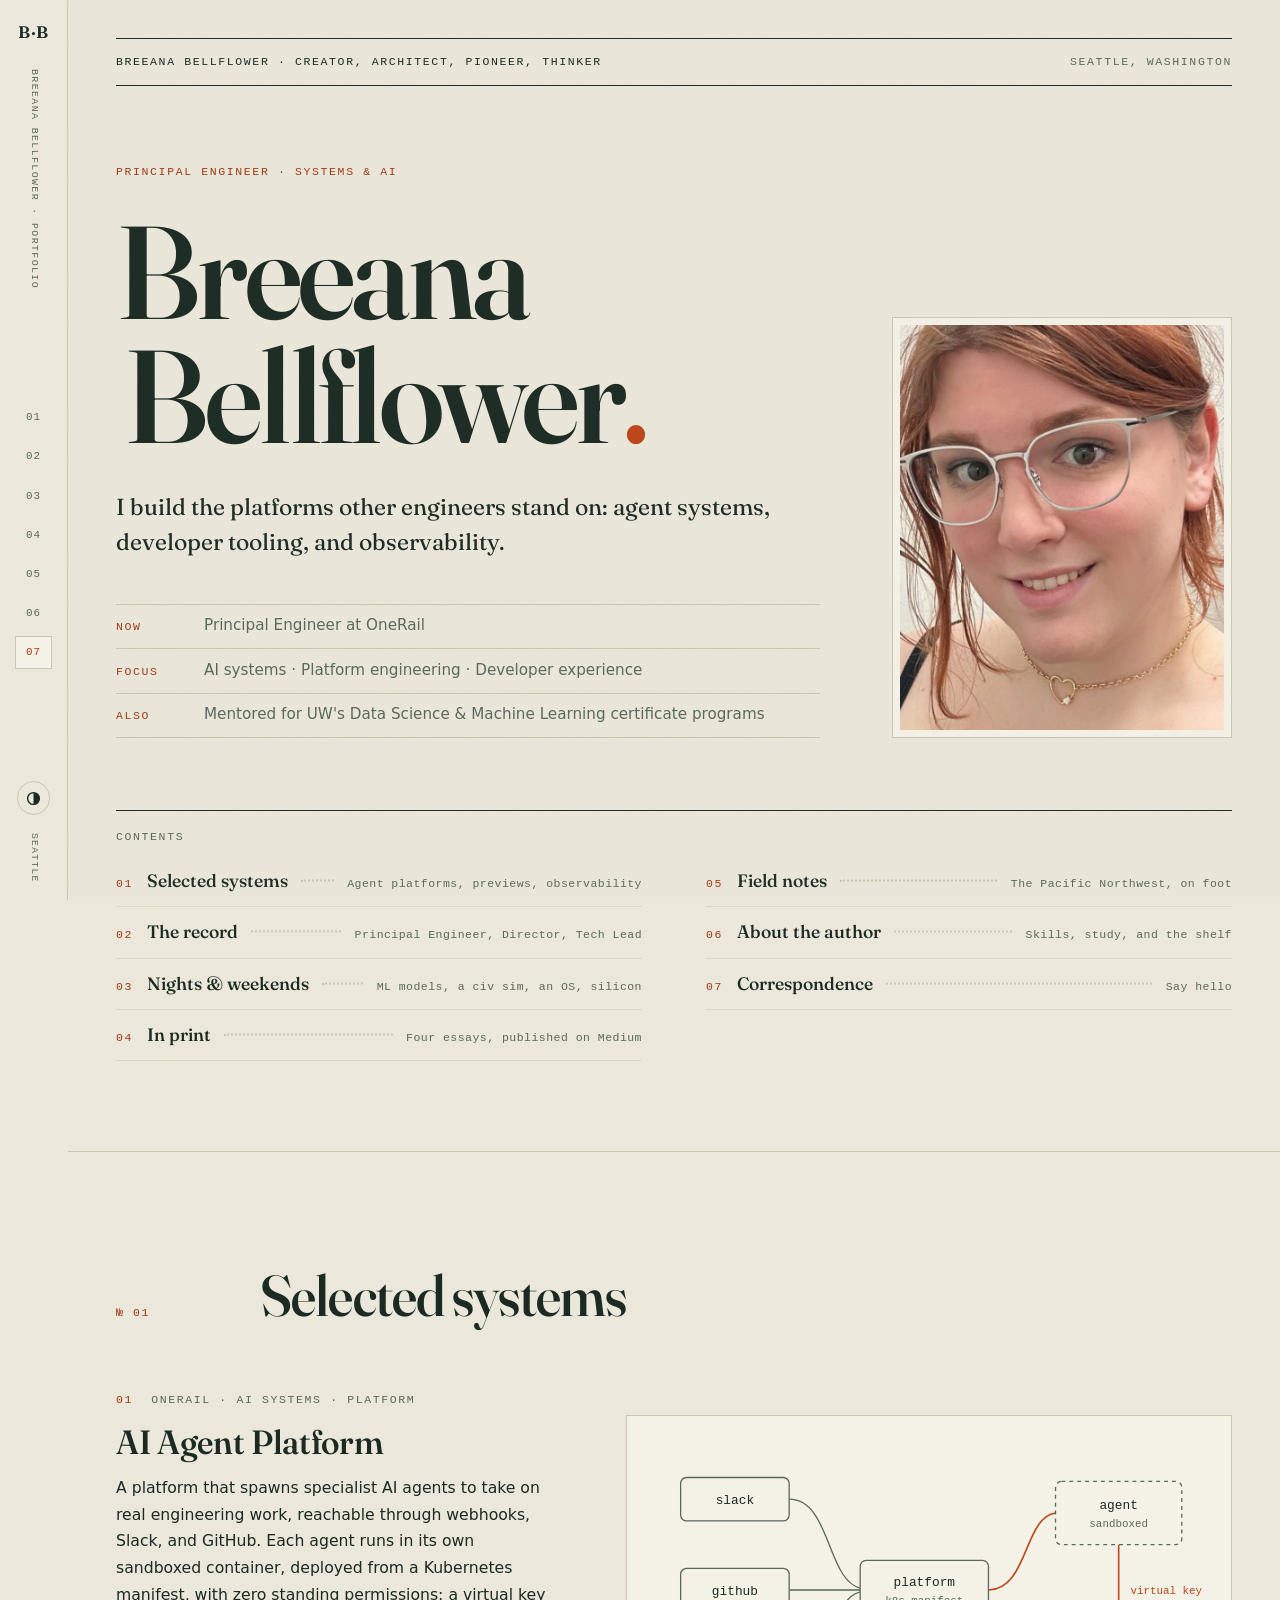
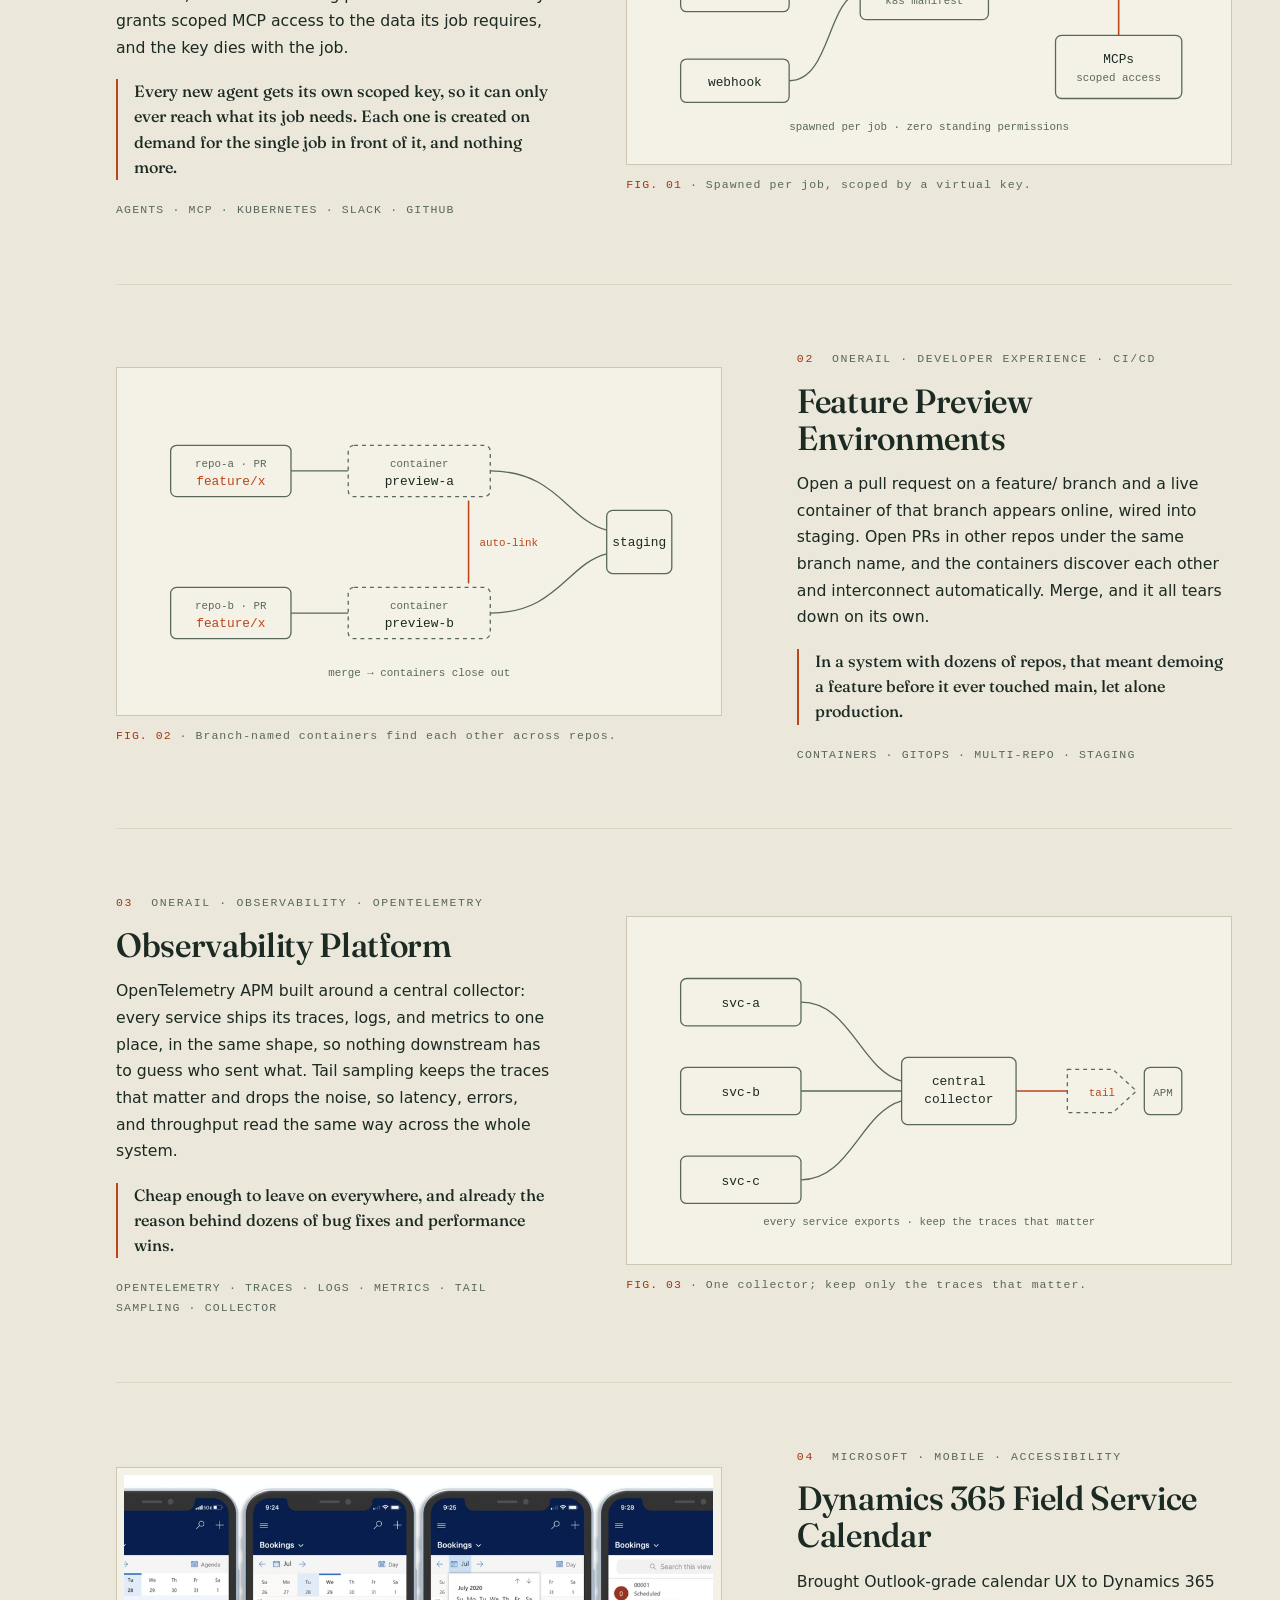
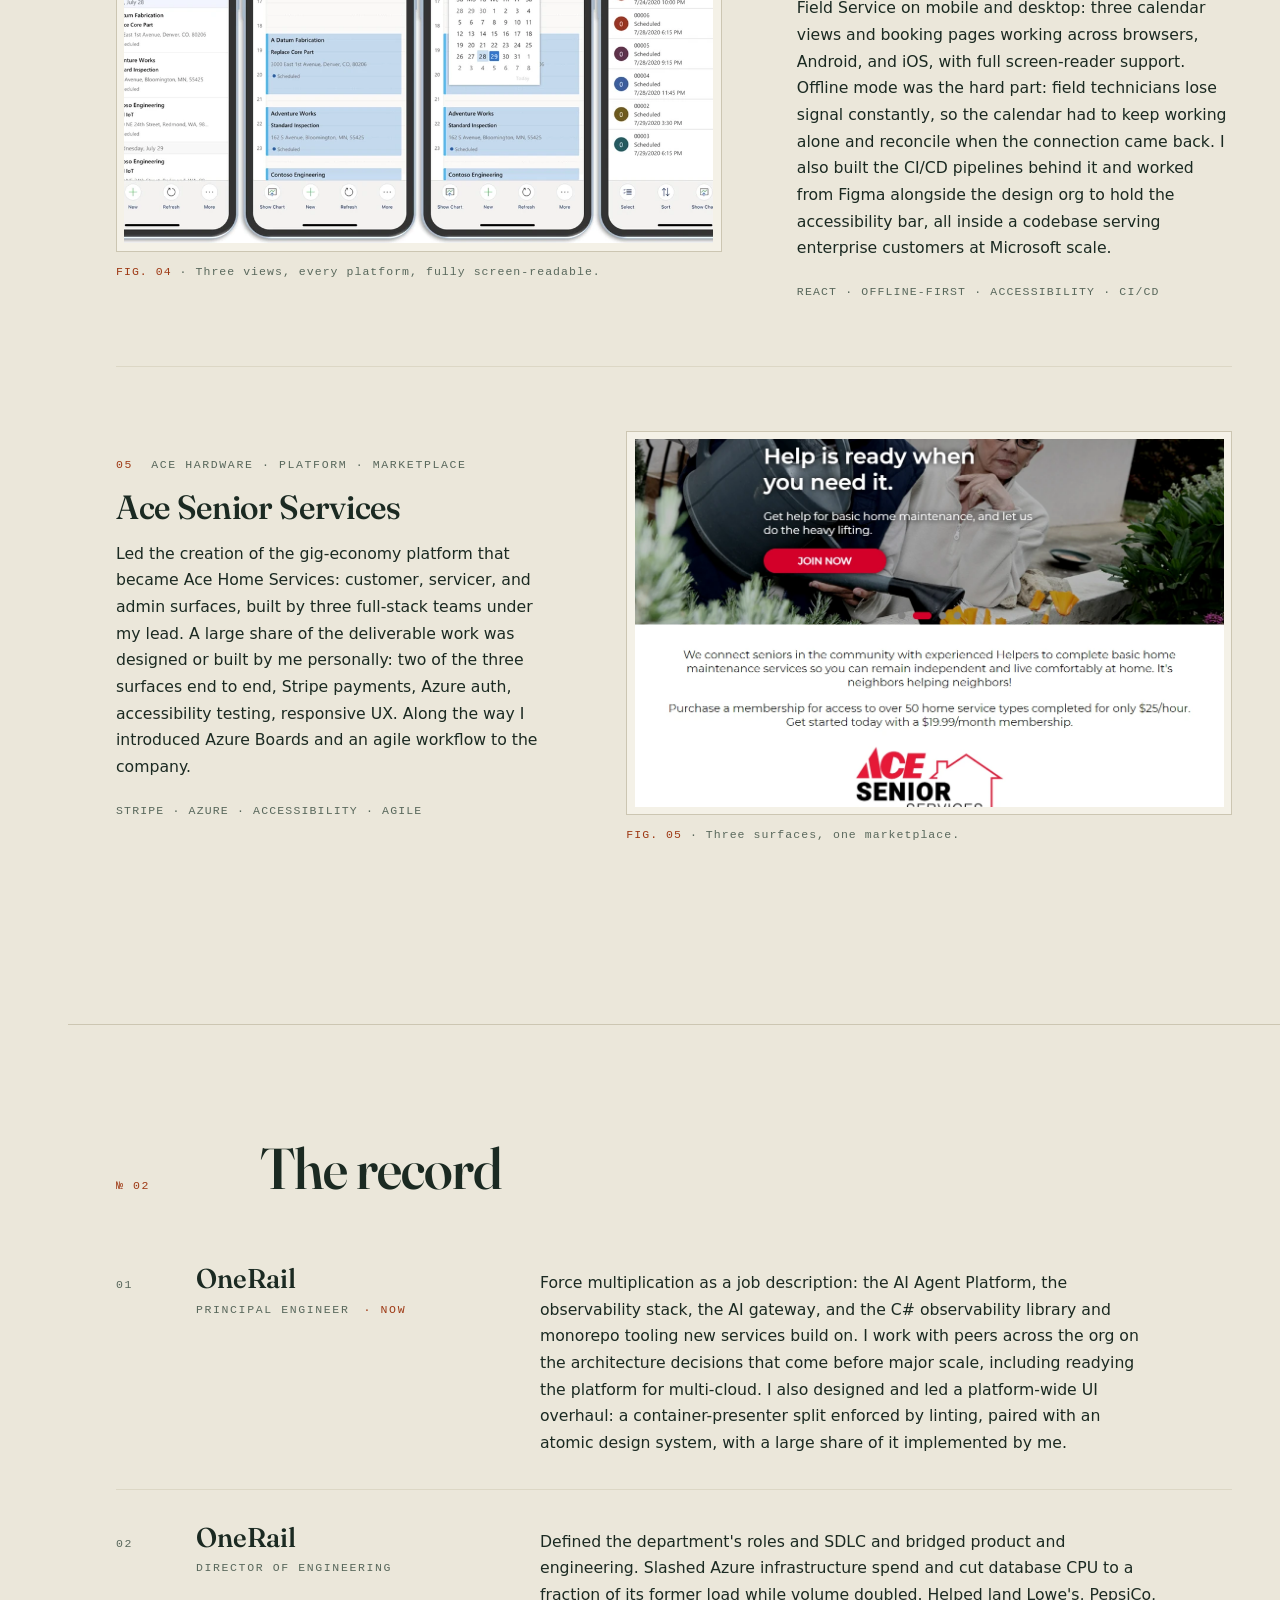
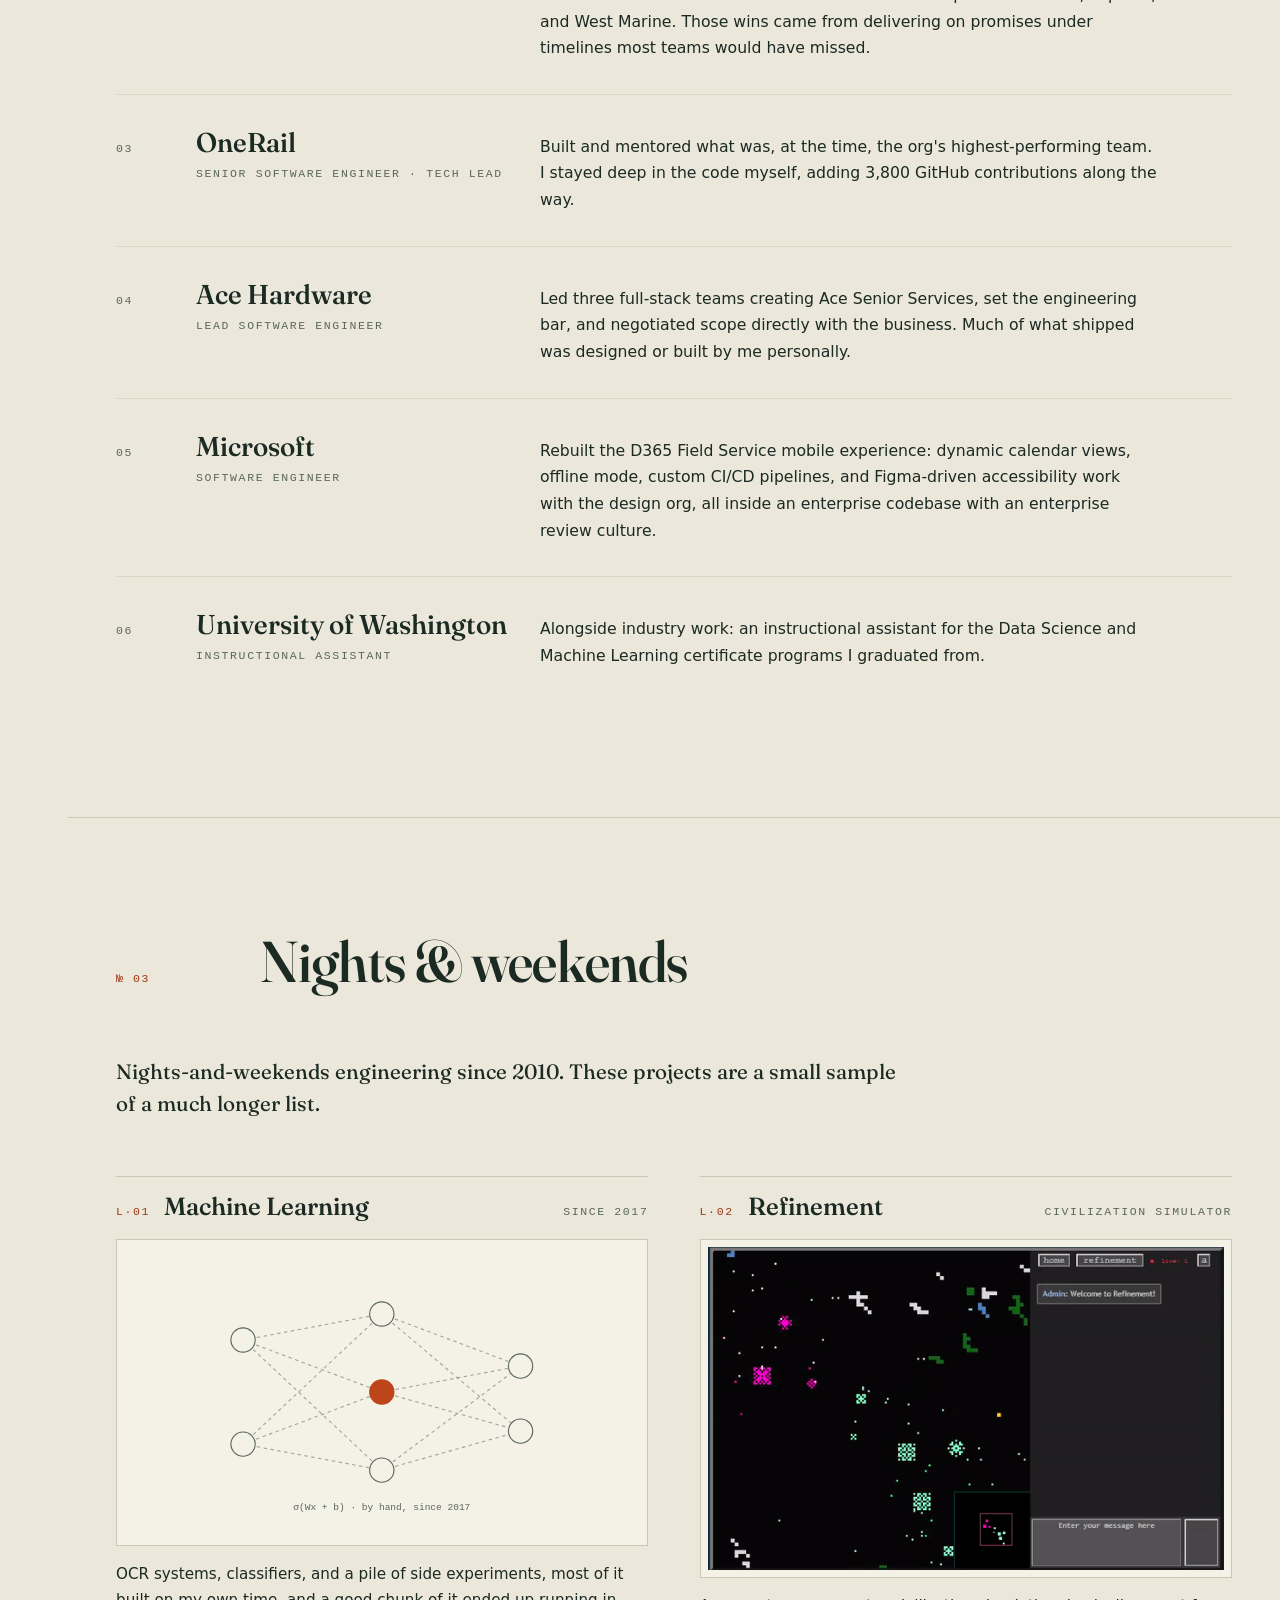
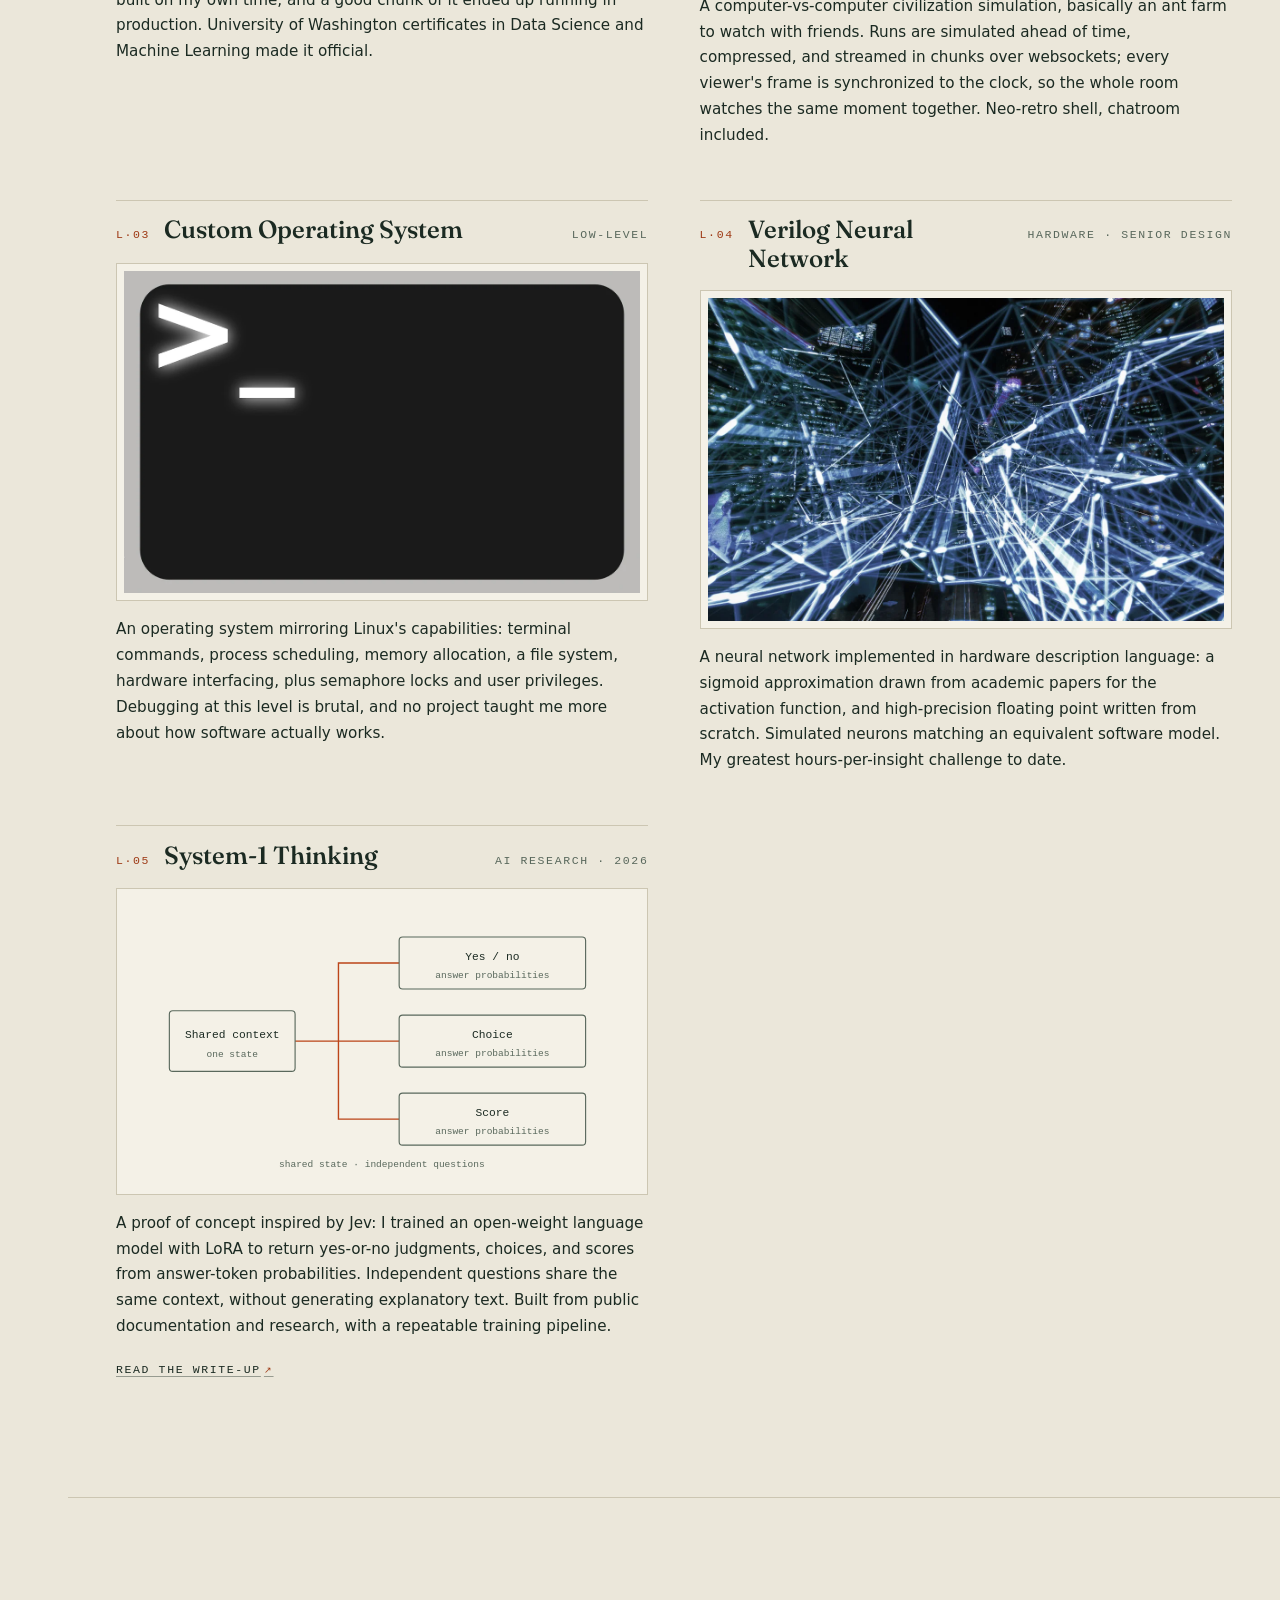
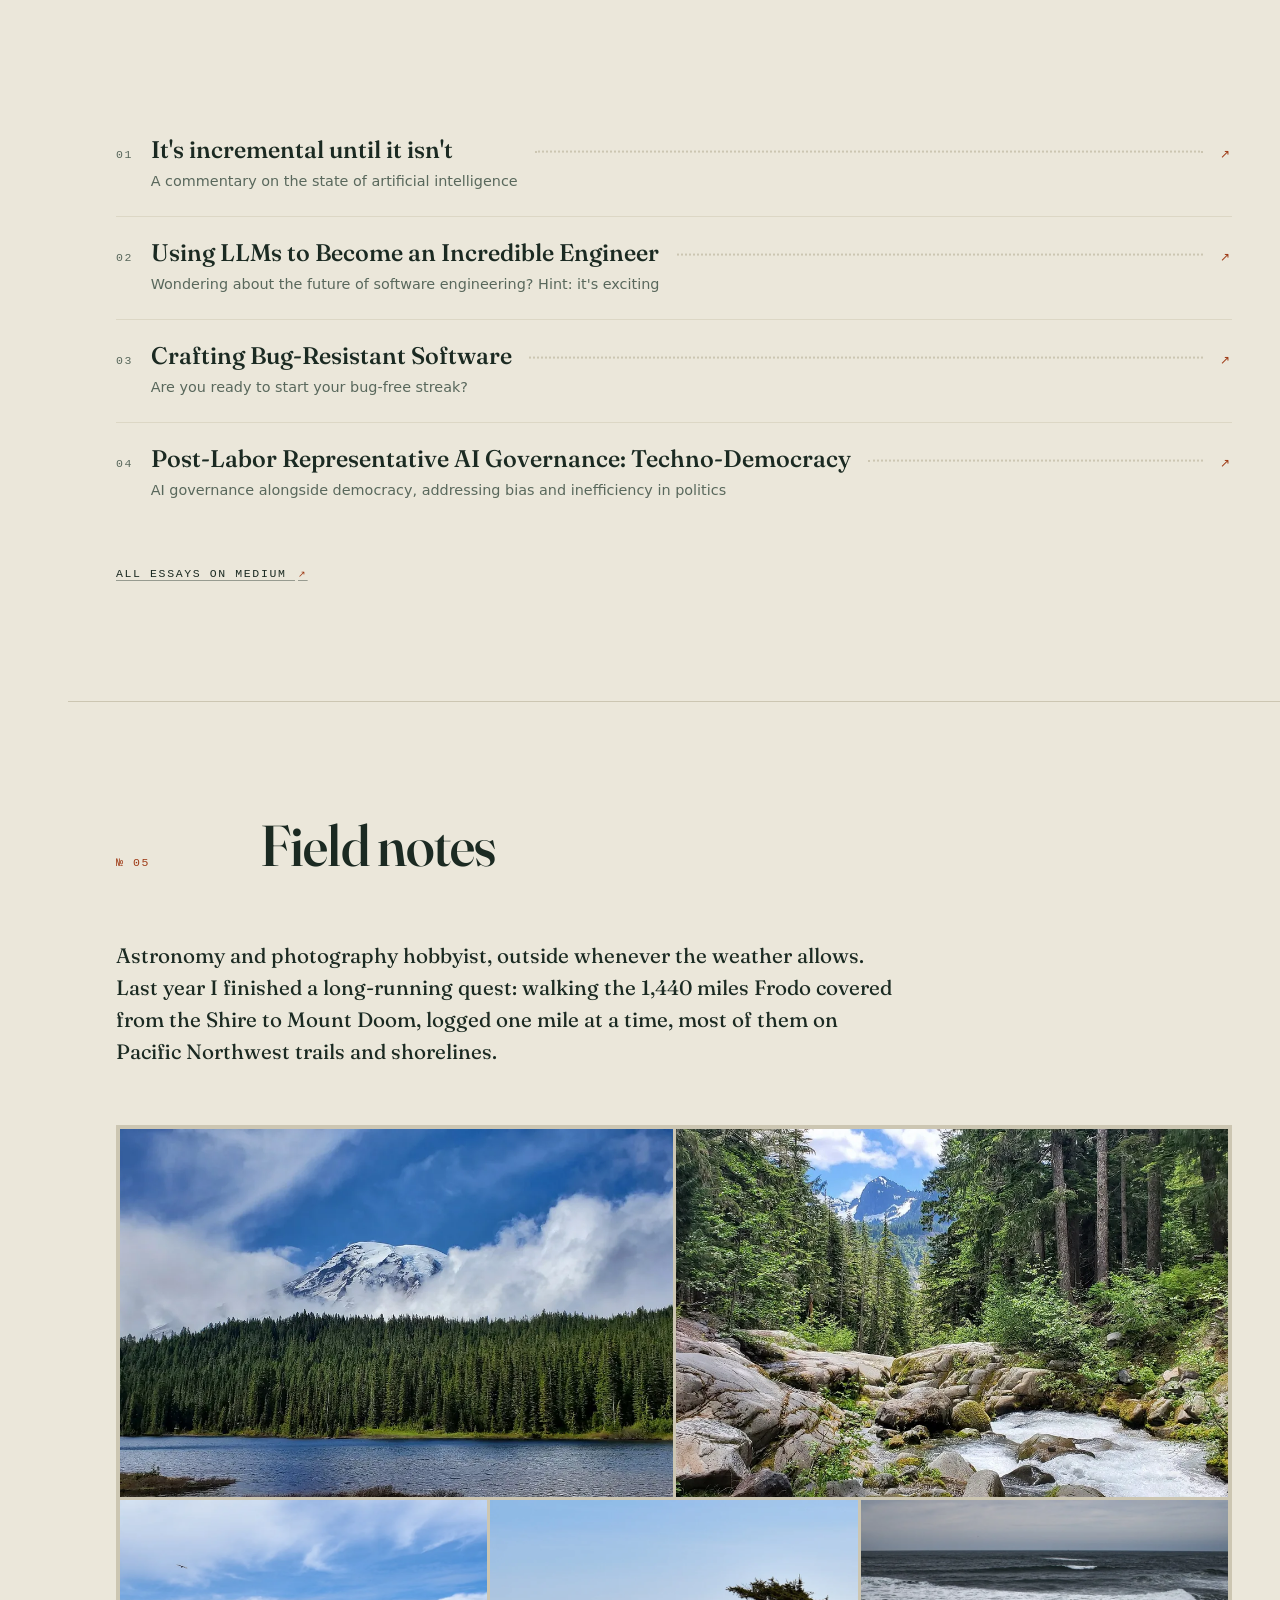
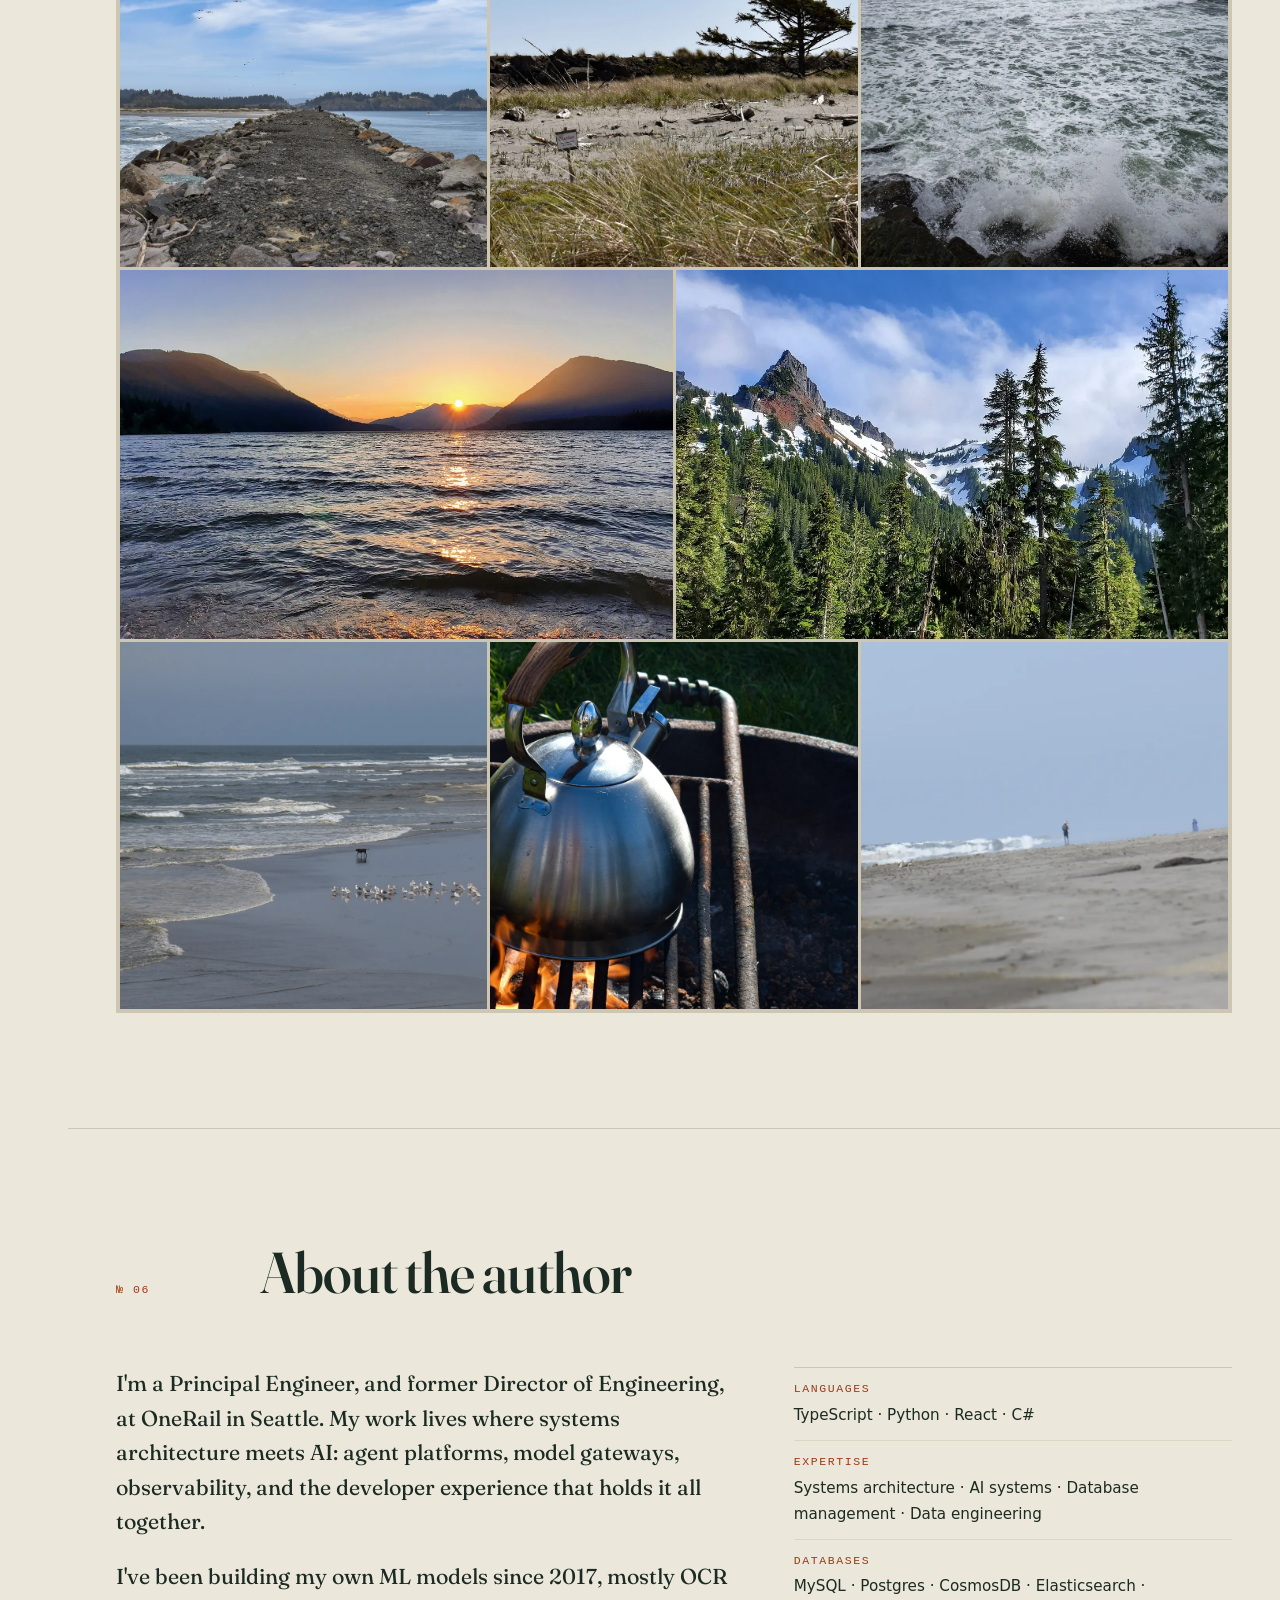
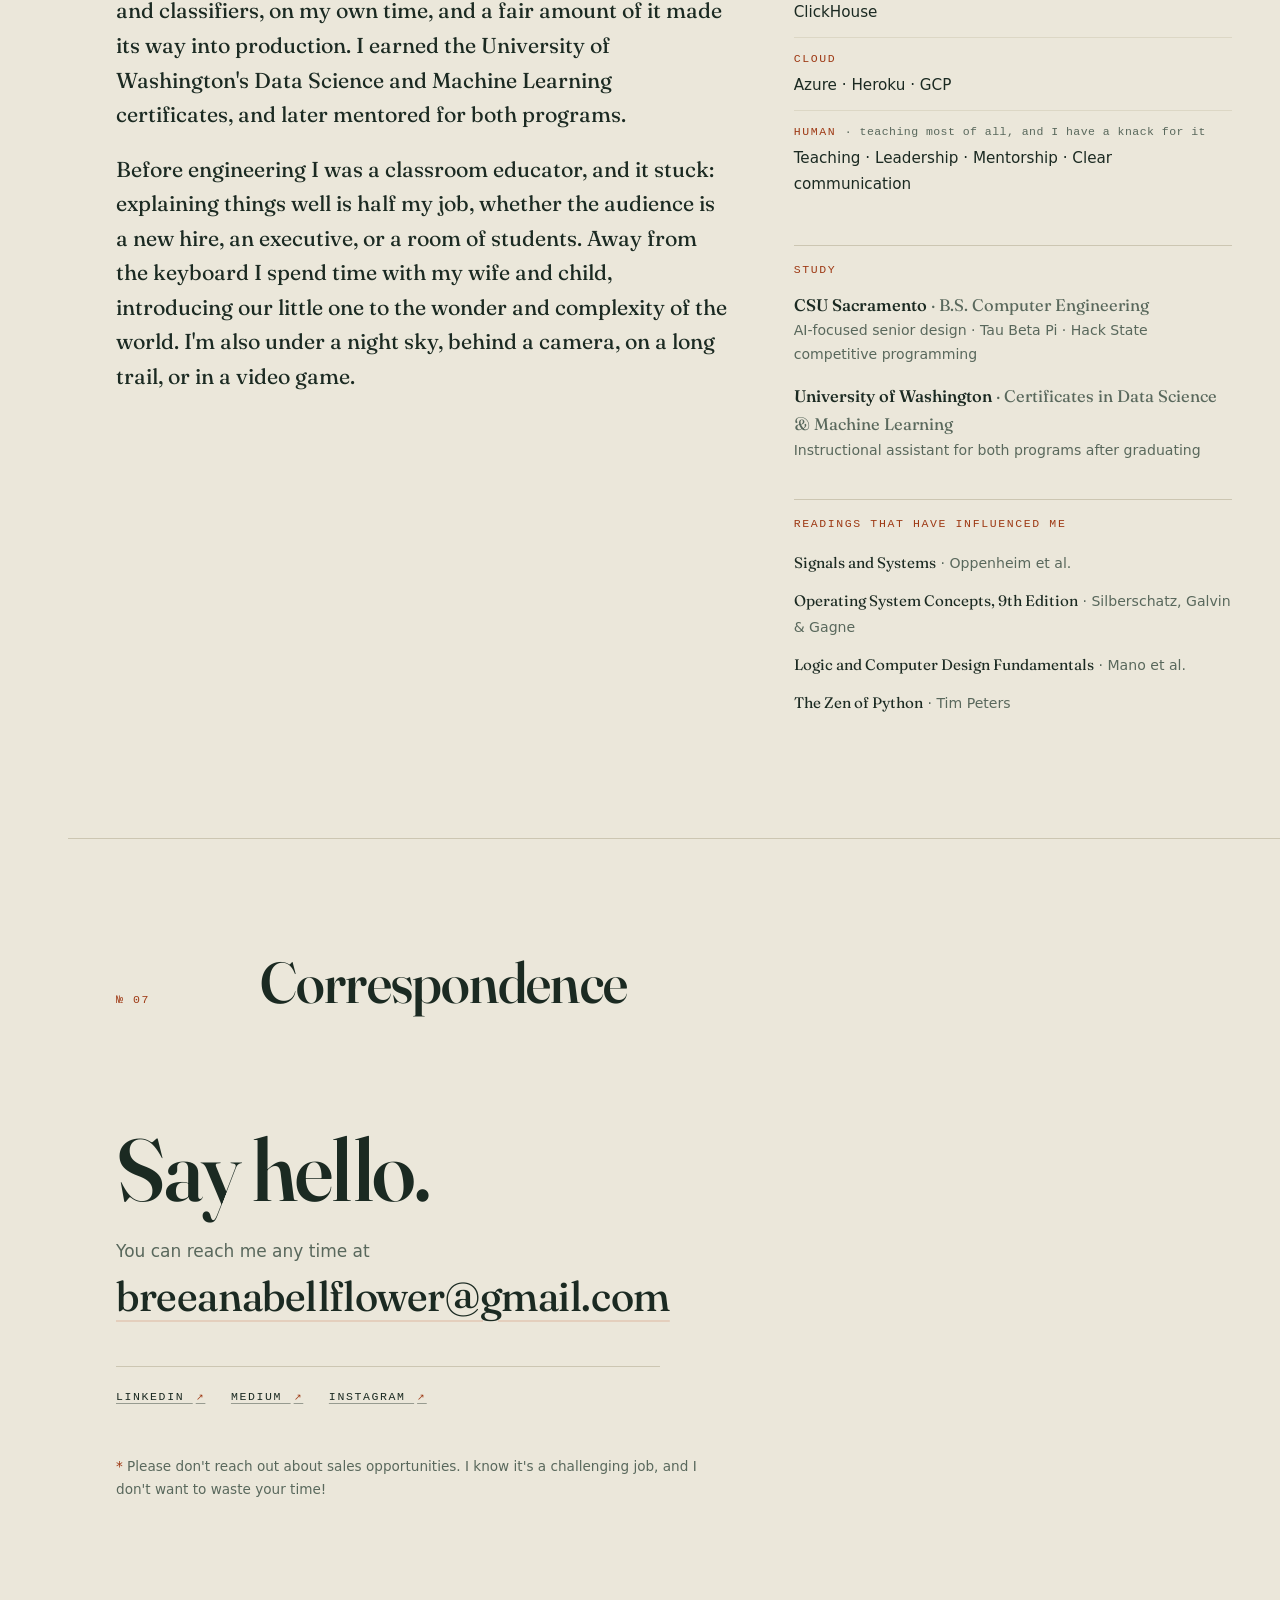
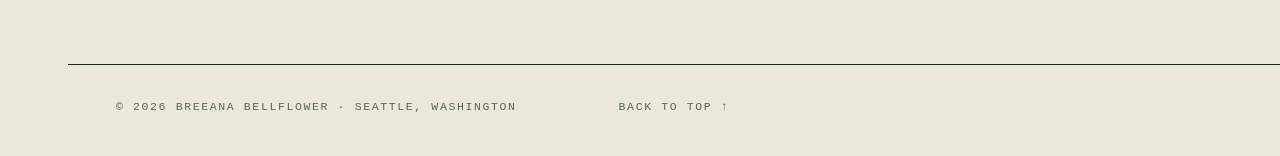
==== commit d17229a5: "Add System-1 Thinking to nights and weekends" ====
--- a/index.html
+++ b/index.html
@@ -9,6 +9,6 @@
 <link rel="stylesheet" href="/_astro/index.DuGyGYg9.css"><script type="module">document.querySelectorAll("[data-theme-toggle]").forEach(e=>e.addEventListener("click",()=>{const t=document.documentElement.dataset.theme==="dark"?"light":"dark";document.documentElement.dataset.theme=t,localStorage.setItem("theme",t)}));const r=document.querySelector("[data-index-overlay]"),a=document.querySelector("[data-index-open]"),d=document.querySelector("[data-index-close]"),n=e=>{r?.classList.toggle("is-open",e),a?.setAttribute("aria-expanded",String(e)),document.body.classList.toggle("no-scroll",e),e?d?.focus():a?.focus()};a?.addEventListener("click",()=>n(!0));d?.addEventListener("click",()=>n(!1));r?.addEventListener("click",e=>{e.target.closest("a")&&n(!1)});document.addEventListener("keydown",e=>{e.key==="Escape"&&r?.classList.contains("is-open")&&n(!1)});const c=new Map;document.querySelectorAll("[data-spy]").forEach(e=>{const t=e.getAttribute("data-spy");c.set(t,[...c.get(t)??[],e])});if(c.size){const e=new IntersectionObserver(t=>{for(const s of t)s.isIntersecting&&(document.querySelectorAll("[data-spy].is-active").forEach(o=>o.classList.remove("is-active")),c.get(s.target.id)?.forEach(o=>o.classList.add("is-active")))},{rootMargin:"-40% 0px -55% 0px"});c.forEach((t,s)=>{const o=document.getElementById(s);o&&e.observe(o)})}const i=document.querySelectorAll("[data-progress]");if(i.length){let e=!1;const t=()=>{const s=document.documentElement,o=s.scrollHeight-s.clientHeight,u=o>0?s.scrollTop/o:0;i.forEach(m=>m.style.setProperty("--p",String(u))),e=!1};addEventListener("scroll",()=>{e||(e=!0,requestAnimationFrame(t))},{passive:!0}),t()}const l=document.querySelectorAll("[data-reveal]");if(window.matchMedia("(prefers-reduced-motion: reduce)").matches)l.forEach(e=>e.classList.add("is-visible"));else{const e=new IntersectionObserver(t=>{for(const s of t)s.isIntersecting&&(s.target.classList.add("is-visible"),e.unobserve(s.target))},{rootMargin:"0px 0px -8% 0px"});l.forEach(t=>e.observe(t))}
 </script></head> <body data-astro-cid-5hce7sga> <a class="skip-link" href="#main" data-astro-cid-5hce7sga>Skip to content</a> <aside class="spine" data-astro-cid-vevxbnpu> <a class="monogram serif" href="#top" aria-label="Back to top" data-astro-cid-vevxbnpu>B·B</a> <span class="spine-name mono" aria-hidden="true" data-astro-cid-vevxbnpu>Breeana Bellflower · Portfolio</span> <nav class="spine-nav" aria-label="Sections" data-astro-cid-vevxbnpu> <ul data-astro-cid-vevxbnpu> <li data-astro-cid-vevxbnpu> <a href="#systems" data-spy="systems" aria-label="01: Selected systems" data-astro-cid-vevxbnpu> <span class="num mono" data-astro-cid-vevxbnpu>01</span> <span class="lbl mono" data-astro-cid-vevxbnpu>Systems</span> </a> </li><li data-astro-cid-vevxbnpu> <a href="#record" data-spy="record" aria-label="02: The record" data-astro-cid-vevxbnpu> <span class="num mono" data-astro-cid-vevxbnpu>02</span> <span class="lbl mono" data-astro-cid-vevxbnpu>Record</span> </a> </li><li data-astro-cid-vevxbnpu> <a href="#lab" data-spy="lab" aria-label="03: Nights &#38; weekends" data-astro-cid-vevxbnpu> <span class="num mono" data-astro-cid-vevxbnpu>03</span> <span class="lbl mono" data-astro-cid-vevxbnpu>Lab</span> </a> </li><li data-astro-cid-vevxbnpu> <a href="#writing" data-spy="writing" aria-label="04: In print" data-astro-cid-vevxbnpu> <span class="num mono" data-astro-cid-vevxbnpu>04</span> <span class="lbl mono" data-astro-cid-vevxbnpu>Writing</span> </a> </li><li data-astro-cid-vevxbnpu> <a href="#field" data-spy="field" aria-label="05: Field notes" data-astro-cid-vevxbnpu> <span class="num mono" data-astro-cid-vevxbnpu>05</span> <span class="lbl mono" data-astro-cid-vevxbnpu>Field</span> </a> </li><li data-astro-cid-vevxbnpu> <a href="#about" data-spy="about" aria-label="06: About the author" data-astro-cid-vevxbnpu> <span class="num mono" data-astro-cid-vevxbnpu>06</span> <span class="lbl mono" data-astro-cid-vevxbnpu>About</span> </a> </li><li data-astro-cid-vevxbnpu> <a href="#contact" data-spy="contact" aria-label="07: Correspondence" data-astro-cid-vevxbnpu> <span class="num mono" data-astro-cid-vevxbnpu>07</span> <span class="lbl mono" data-astro-cid-vevxbnpu>Contact</span> </a> </li> </ul> </nav> <div class="spine-foot" data-astro-cid-vevxbnpu> <button class="ctl" type="button" data-theme-toggle aria-label="Toggle color theme" title="Toggle color theme" data-astro-cid-vevxbnpu> <svg width="15" height="15" viewBox="0 0 16 16" fill="none" aria-hidden="true" data-astro-cid-vevxbnpu> <circle cx="8" cy="8" r="6.25" stroke="currentColor" stroke-width="1.5" data-astro-cid-vevxbnpu></circle> <path d="M8 1.75 A 6.25 6.25 0 0 1 8 14.25 Z" fill="currentColor" data-astro-cid-vevxbnpu></path> </svg> </button> <span class="coords mono" aria-hidden="true" data-astro-cid-vevxbnpu>Seattle</span> </div> <span class="progress" data-progress aria-hidden="true" data-astro-cid-vevxbnpu></span> </aside> <header class="masthead" data-astro-cid-vevxbnpu> <a class="mast-name serif" href="#top" data-astro-cid-vevxbnpu>Breeana Bellflower</a> <div class="mast-ctls" data-astro-cid-vevxbnpu> <button class="ctl" type="button" data-theme-toggle aria-label="Toggle color theme" title="Toggle color theme" data-astro-cid-vevxbnpu> <svg width="15" height="15" viewBox="0 0 16 16" fill="none" aria-hidden="true" data-astro-cid-vevxbnpu> <circle cx="8" cy="8" r="6.25" stroke="currentColor" stroke-width="1.5" data-astro-cid-vevxbnpu></circle> <path d="M8 1.75 A 6.25 6.25 0 0 1 8 14.25 Z" fill="currentColor" data-astro-cid-vevxbnpu></path> </svg> </button> <button class="index-btn mono" type="button" data-index-open aria-expanded="false" data-astro-cid-vevxbnpu>
 Index
-</button> </div> <span class="progress" data-progress aria-hidden="true" data-astro-cid-vevxbnpu></span> </header> <div class="index-overlay" data-index-overlay data-astro-cid-vevxbnpu> <div class="index-top" data-astro-cid-vevxbnpu> <span class="mono" data-astro-cid-vevxbnpu>Breeana Bellflower</span> <button class="index-btn mono" type="button" data-index-close data-astro-cid-vevxbnpu>Close</button> </div> <nav aria-label="Index" data-astro-cid-vevxbnpu> <ol class="index-list" data-astro-cid-vevxbnpu> <li data-astro-cid-vevxbnpu> <a href="#systems" data-spy="systems" data-astro-cid-vevxbnpu> <span class="no mono" data-astro-cid-vevxbnpu>01</span> <span class="t serif" data-astro-cid-vevxbnpu>Selected systems</span> </a> </li><li data-astro-cid-vevxbnpu> <a href="#record" data-spy="record" data-astro-cid-vevxbnpu> <span class="no mono" data-astro-cid-vevxbnpu>02</span> <span class="t serif" data-astro-cid-vevxbnpu>The record</span> </a> </li><li data-astro-cid-vevxbnpu> <a href="#lab" data-spy="lab" data-astro-cid-vevxbnpu> <span class="no mono" data-astro-cid-vevxbnpu>03</span> <span class="t serif" data-astro-cid-vevxbnpu>Nights &amp; weekends</span> </a> </li><li data-astro-cid-vevxbnpu> <a href="#writing" data-spy="writing" data-astro-cid-vevxbnpu> <span class="no mono" data-astro-cid-vevxbnpu>04</span> <span class="t serif" data-astro-cid-vevxbnpu>In print</span> </a> </li><li data-astro-cid-vevxbnpu> <a href="#field" data-spy="field" data-astro-cid-vevxbnpu> <span class="no mono" data-astro-cid-vevxbnpu>05</span> <span class="t serif" data-astro-cid-vevxbnpu>Field notes</span> </a> </li><li data-astro-cid-vevxbnpu> <a href="#about" data-spy="about" data-astro-cid-vevxbnpu> <span class="no mono" data-astro-cid-vevxbnpu>06</span> <span class="t serif" data-astro-cid-vevxbnpu>About the author</span> </a> </li><li data-astro-cid-vevxbnpu> <a href="#contact" data-spy="contact" data-astro-cid-vevxbnpu> <span class="no mono" data-astro-cid-vevxbnpu>07</span> <span class="t serif" data-astro-cid-vevxbnpu>Correspondence</span> </a> </li> </ol> </nav> <div class="index-foot" data-astro-cid-vevxbnpu> <div class="index-socials" data-astro-cid-vevxbnpu> <a class="mono ext" href="https://www.linkedin.com/in/breeana-bellflower/" rel="me noopener" target="_blank" data-astro-cid-vevxbnpu> LinkedIn </a><a class="mono ext" href="https://medium.com/@breeanabellflower" rel="me noopener" target="_blank" data-astro-cid-vevxbnpu> Medium </a><a class="mono ext" href="https://www.instagram.com/breeanabellflower/" rel="me noopener" target="_blank" data-astro-cid-vevxbnpu> Instagram </a> </div> <span class="mono coords-line" data-astro-cid-vevxbnpu>47.61° N · 122.33° W</span> </div> </div>  <div class="page" data-astro-cid-5hce7sga> <main id="main" data-astro-cid-5hce7sga>  <section class="cover" id="top" aria-label="Cover" data-astro-cid-e5kvktnr> <div class="container" data-astro-cid-e5kvktnr> <p class="mast mono" data-astro-cid-e5kvktnr> <span data-astro-cid-e5kvktnr>Breeana Bellflower · Creator, Architect, Pioneer, Thinker</span> <span data-astro-cid-e5kvktnr>Seattle, Washington</span> </p> <div class="cover-grid" data-astro-cid-e5kvktnr> <div class="cover-main" data-astro-cid-e5kvktnr> <p class="kicker mono" data-reveal data-astro-cid-e5kvktnr>Principal Engineer · Systems &amp; AI</p> <h1 data-reveal style="--reveal-delay: 0.05s" data-astro-cid-e5kvktnr> <span class="line" data-astro-cid-e5kvktnr>Breeana</span> <span class="line l2" data-astro-cid-e5kvktnr>Bellflower<span class="dot" data-astro-cid-e5kvktnr>.</span></span> </h1> <p class="deck serif" data-reveal style="--reveal-delay: 0.12s" data-astro-cid-e5kvktnr>I build the platforms other engineers stand on: agent systems, developer tooling, and observability.</p> <dl class="cover-meta" data-reveal style="--reveal-delay: 0.18s" data-astro-cid-e5kvktnr> <div class="meta-row" data-astro-cid-e5kvktnr> <dt class="mono" data-astro-cid-e5kvktnr>Now</dt> <dd data-astro-cid-e5kvktnr>Principal Engineer at OneRail</dd> </div><div class="meta-row" data-astro-cid-e5kvktnr> <dt class="mono" data-astro-cid-e5kvktnr>Focus</dt> <dd data-astro-cid-e5kvktnr>AI systems · Platform engineering · Developer experience</dd> </div><div class="meta-row" data-astro-cid-e5kvktnr> <dt class="mono" data-astro-cid-e5kvktnr>Also</dt> <dd data-astro-cid-e5kvktnr>Mentored for UW&#39;s Data Science &amp; Machine Learning certificate programs</dd> </div> </dl> </div> <figure class="portrait" data-reveal style="--reveal-delay: 0.1s" data-astro-cid-e5kvktnr> <div class="plate" data-astro-cid-e5kvktnr> <img src="/images/breeana.webp" alt="Portrait of Breeana Bellflower" width="900" height="900" fetchpriority="high" decoding="async" data-astro-cid-e5kvktnr> </div> </figure> </div> <nav class="toc" aria-label="Contents" data-reveal data-astro-cid-e5kvktnr> <p class="toc-title mono" data-astro-cid-e5kvktnr>Contents</p> <ol data-astro-cid-e5kvktnr> <li data-astro-cid-e5kvktnr> <a href="#systems" data-astro-cid-e5kvktnr> <span class="no mono" data-astro-cid-e5kvktnr>01</span> <span class="t serif" data-astro-cid-e5kvktnr>Selected systems</span> <span class="leader" aria-hidden="true" data-astro-cid-e5kvktnr></span> <span class="d mono" data-astro-cid-e5kvktnr>Agent platforms, previews, observability</span> </a> </li><li data-astro-cid-e5kvktnr> <a href="#record" data-astro-cid-e5kvktnr> <span class="no mono" data-astro-cid-e5kvktnr>02</span> <span class="t serif" data-astro-cid-e5kvktnr>The record</span> <span class="leader" aria-hidden="true" data-astro-cid-e5kvktnr></span> <span class="d mono" data-astro-cid-e5kvktnr>Principal Engineer, Director, Tech Lead</span> </a> </li><li data-astro-cid-e5kvktnr> <a href="#lab" data-astro-cid-e5kvktnr> <span class="no mono" data-astro-cid-e5kvktnr>03</span> <span class="t serif" data-astro-cid-e5kvktnr>Nights &amp; weekends</span> <span class="leader" aria-hidden="true" data-astro-cid-e5kvktnr></span> <span class="d mono" data-astro-cid-e5kvktnr>ML models, a civ sim, an OS, silicon</span> </a> </li><li data-astro-cid-e5kvktnr> <a href="#writing" data-astro-cid-e5kvktnr> <span class="no mono" data-astro-cid-e5kvktnr>04</span> <span class="t serif" data-astro-cid-e5kvktnr>In print</span> <span class="leader" aria-hidden="true" data-astro-cid-e5kvktnr></span> <span class="d mono" data-astro-cid-e5kvktnr>Four essays, published on Medium</span> </a> </li><li data-astro-cid-e5kvktnr> <a href="#field" data-astro-cid-e5kvktnr> <span class="no mono" data-astro-cid-e5kvktnr>05</span> <span class="t serif" data-astro-cid-e5kvktnr>Field notes</span> <span class="leader" aria-hidden="true" data-astro-cid-e5kvktnr></span> <span class="d mono" data-astro-cid-e5kvktnr>The Pacific Northwest, on foot</span> </a> </li><li data-astro-cid-e5kvktnr> <a href="#about" data-astro-cid-e5kvktnr> <span class="no mono" data-astro-cid-e5kvktnr>06</span> <span class="t serif" data-astro-cid-e5kvktnr>About the author</span> <span class="leader" aria-hidden="true" data-astro-cid-e5kvktnr></span> <span class="d mono" data-astro-cid-e5kvktnr>Skills, study, and the shelf</span> </a> </li><li data-astro-cid-e5kvktnr> <a href="#contact" data-astro-cid-e5kvktnr> <span class="no mono" data-astro-cid-e5kvktnr>07</span> <span class="t serif" data-astro-cid-e5kvktnr>Correspondence</span> <span class="leader" aria-hidden="true" data-astro-cid-e5kvktnr></span> <span class="d mono" data-astro-cid-e5kvktnr>Say hello</span> </a> </li> </ol> </nav> </div> </section>  <section id="systems" class="sec" aria-labelledby="systems-title"> <div class="container"> <header class="sec-head" data-reveal> <span class="sec-no mono">№ 01</span> <h2 id="systems-title">Selected systems</h2> </header>  <div class="spreads" data-astro-cid-wkx7uqji> <article class="spread" data-reveal data-astro-cid-wkx7uqji> <div class="text" data-astro-cid-wkx7uqji> <p class="kicker mono" data-astro-cid-wkx7uqji> <span class="no" data-astro-cid-wkx7uqji>01</span> OneRail · AI Systems · Platform </p> <h3 class="serif" data-astro-cid-wkx7uqji>AI Agent Platform</h3> <p class="body" data-astro-cid-wkx7uqji>A platform that spawns specialist AI agents to take on real engineering work, reachable through webhooks, Slack, and GitHub. Each agent runs in its own sandboxed container, deployed from a Kubernetes manifest, with zero standing permissions: a virtual key grants scoped MCP access to the data its job requires, and the key dies with the job.</p> <p class="impact serif" data-astro-cid-wkx7uqji>Every new agent gets its own scoped key, so it can only ever reach what its job needs. Each one is created on demand for the single job in front of it, and nothing more.</p> <p class="tags mono" data-astro-cid-wkx7uqji>Agents · MCP · Kubernetes · Slack · GitHub</p> </div> <figure class="fig" data-astro-cid-wkx7uqji> <div class="plate is-diagram" data-astro-cid-wkx7uqji> <svg viewBox="0 0 560 300" role="img" aria-label="Diagram: Slack, GitHub, and webhooks reach the agent platform, which spawns a sandboxed agent whose virtual key unlocks scoped MCP access" data-astro-cid-uwvadgfv><g class="wire" data-astro-cid-uwvadgfv><path d="M138 58 C 180 58 176 140 210 148" data-astro-cid-uwvadgfv></path><path d="M138 150 H 210" data-astro-cid-uwvadgfv></path><path d="M138 242 C 180 242 176 160 210 152" data-astro-cid-uwvadgfv></path><path d="M340 150 C 380 150 376 76 408 72" class="accent" data-astro-cid-uwvadgfv></path><path d="M472 104 V 196" class="accent" data-astro-cid-uwvadgfv></path></g><g class="box" data-astro-cid-uwvadgfv><rect x="28" y="36" width="110" height="44" rx="6" data-astro-cid-uwvadgfv></rect><rect x="28" y="128" width="110" height="44" rx="6" data-astro-cid-uwvadgfv></rect><rect x="28" y="220" width="110" height="44" rx="6" data-astro-cid-uwvadgfv></rect><rect x="210" y="120" width="130" height="60" rx="6" data-astro-cid-uwvadgfv></rect><rect x="408" y="40" width="128" height="64" rx="6" class="dashed" data-astro-cid-uwvadgfv></rect><rect x="408" y="196" width="128" height="64" rx="6" data-astro-cid-uwvadgfv></rect></g><g class="label" data-astro-cid-uwvadgfv><text x="83" y="63" text-anchor="middle" data-astro-cid-uwvadgfv>slack</text><text x="83" y="155" text-anchor="middle" data-astro-cid-uwvadgfv>github</text><text x="83" y="247" text-anchor="middle" data-astro-cid-uwvadgfv>webhook</text><text x="275" y="146" text-anchor="middle" data-astro-cid-uwvadgfv>platform</text><text x="275" y="164" text-anchor="middle" class="small" data-astro-cid-uwvadgfv>k8s manifest</text><text x="472" y="68" text-anchor="middle" data-astro-cid-uwvadgfv>agent</text><text x="472" y="86" text-anchor="middle" class="small" data-astro-cid-uwvadgfv>sandboxed</text><text x="484" y="154" text-anchor="start" class="small accent-t" data-astro-cid-uwvadgfv>virtual key</text><text x="472" y="224" text-anchor="middle" data-astro-cid-uwvadgfv>MCPs</text><text x="472" y="242" text-anchor="middle" class="small" data-astro-cid-uwvadgfv>scoped access</text><text x="280" y="292" text-anchor="middle" class="small" data-astro-cid-uwvadgfv>spawned per job · zero standing permissions</text></g></svg> </div> <figcaption class="figcap mono" data-astro-cid-wkx7uqji> <span class="fig-no" data-astro-cid-wkx7uqji>Fig. 01</span> · Spawned per job, scoped by a virtual key. </figcaption> </figure> </article><article class="spread" data-reveal data-astro-cid-wkx7uqji> <div class="text" data-astro-cid-wkx7uqji> <p class="kicker mono" data-astro-cid-wkx7uqji> <span class="no" data-astro-cid-wkx7uqji>02</span> OneRail · Developer Experience · CI/CD </p> <h3 class="serif" data-astro-cid-wkx7uqji>Feature Preview Environments</h3> <p class="body" data-astro-cid-wkx7uqji>Open a pull request on a feature/ branch and a live container of that branch appears online, wired into staging. Open PRs in other repos under the same branch name, and the containers discover each other and interconnect automatically. Merge, and it all tears down on its own.</p> <p class="impact serif" data-astro-cid-wkx7uqji>In a system with dozens of repos, that meant demoing a feature before it ever touched main, let alone production.</p> <p class="tags mono" data-astro-cid-wkx7uqji>Containers · GitOps · Multi-repo · Staging</p> </div> <figure class="fig" data-astro-cid-wkx7uqji> <div class="plate is-diagram" data-astro-cid-wkx7uqji> <svg viewBox="0 0 560 300" role="img" aria-label="Diagram: feature branch PRs spawn interconnected preview containers wired to staging; merge tears them down" data-astro-cid-uwvadgfv><g class="wire" data-astro-cid-uwvadgfv><path d="M150 78 H 208" data-astro-cid-uwvadgfv></path><path d="M150 222 H 208" data-astro-cid-uwvadgfv></path><path d="M330 108 V 192" class="accent" data-astro-cid-uwvadgfv></path><path d="M352 78 C 420 78 430 128 470 138" data-astro-cid-uwvadgfv></path><path d="M352 222 C 420 222 430 172 470 162" data-astro-cid-uwvadgfv></path></g><g class="box" data-astro-cid-uwvadgfv><rect x="28" y="52" width="122" height="52" rx="6" data-astro-cid-uwvadgfv></rect><rect x="28" y="196" width="122" height="52" rx="6" data-astro-cid-uwvadgfv></rect><rect x="208" y="52" width="144" height="52" rx="6" class="dashed" data-astro-cid-uwvadgfv></rect><rect x="208" y="196" width="144" height="52" rx="6" class="dashed" data-astro-cid-uwvadgfv></rect><rect x="470" y="118" width="66" height="64" rx="6" data-astro-cid-uwvadgfv></rect></g><g class="label" data-astro-cid-uwvadgfv><text x="89" y="74" text-anchor="middle" class="small" data-astro-cid-uwvadgfv>repo-a · PR</text><text x="89" y="92" text-anchor="middle" class="accent-t" data-astro-cid-uwvadgfv>feature/x</text><text x="89" y="218" text-anchor="middle" class="small" data-astro-cid-uwvadgfv>repo-b · PR</text><text x="89" y="236" text-anchor="middle" class="accent-t" data-astro-cid-uwvadgfv>feature/x</text><text x="280" y="74" text-anchor="middle" class="small" data-astro-cid-uwvadgfv>container</text><text x="280" y="92" text-anchor="middle" data-astro-cid-uwvadgfv>preview-a</text><text x="280" y="218" text-anchor="middle" class="small" data-astro-cid-uwvadgfv>container</text><text x="280" y="236" text-anchor="middle" data-astro-cid-uwvadgfv>preview-b</text><text x="341" y="154" text-anchor="start" class="small accent-t" data-astro-cid-uwvadgfv>auto-link</text><text x="503" y="154" text-anchor="middle" data-astro-cid-uwvadgfv>staging</text><text x="280" y="286" text-anchor="middle" class="small" data-astro-cid-uwvadgfv>merge → containers close out</text></g></svg> </div> <figcaption class="figcap mono" data-astro-cid-wkx7uqji> <span class="fig-no" data-astro-cid-wkx7uqji>Fig. 02</span> · Branch-named containers find each other across repos. </figcaption> </figure> </article><article class="spread" data-reveal data-astro-cid-wkx7uqji> <div class="text" data-astro-cid-wkx7uqji> <p class="kicker mono" data-astro-cid-wkx7uqji> <span class="no" data-astro-cid-wkx7uqji>03</span> OneRail · Observability · OpenTelemetry </p> <h3 class="serif" data-astro-cid-wkx7uqji>Observability Platform</h3> <p class="body" data-astro-cid-wkx7uqji>OpenTelemetry APM built around a central collector: every service ships its traces, logs, and metrics to one place, in the same shape, so nothing downstream has to guess who sent what. Tail sampling keeps the traces that matter and drops the noise, so latency, errors, and throughput read the same way across the whole system.</p> <p class="impact serif" data-astro-cid-wkx7uqji>Cheap enough to leave on everywhere, and already the reason behind dozens of bug fixes and performance wins.</p> <p class="tags mono" data-astro-cid-wkx7uqji>OpenTelemetry · Traces · Logs · Metrics · Tail sampling · Collector</p> </div> <figure class="fig" data-astro-cid-wkx7uqji> <div class="plate is-diagram" data-astro-cid-wkx7uqji> <svg viewBox="0 0 560 300" role="img" aria-label="Diagram: services export telemetry to a central collector with tail sampling feeding APM" data-astro-cid-uwvadgfv><g class="wire" data-astro-cid-uwvadgfv><path d="M150 60 C 200 60 210 128 252 140" data-astro-cid-uwvadgfv></path><path d="M150 150 H 252" data-astro-cid-uwvadgfv></path><path d="M150 240 C 200 240 210 172 252 160" data-astro-cid-uwvadgfv></path><path d="M368 150 H 420" class="accent" data-astro-cid-uwvadgfv></path></g><g class="box" data-astro-cid-uwvadgfv><rect x="28" y="36" width="122" height="48" rx="6" data-astro-cid-uwvadgfv></rect><rect x="28" y="126" width="122" height="48" rx="6" data-astro-cid-uwvadgfv></rect><rect x="28" y="216" width="122" height="48" rx="6" data-astro-cid-uwvadgfv></rect><rect x="252" y="116" width="116" height="68" rx="6" data-astro-cid-uwvadgfv></rect><path d="M420 128 L 466 128 L 490 150 L 466 172 L 420 172 Z" class="dashed" data-astro-cid-uwvadgfv></path><rect x="498" y="126" width="38" height="48" rx="6" data-astro-cid-uwvadgfv></rect></g><g class="label" data-astro-cid-uwvadgfv><text x="89" y="65" text-anchor="middle" data-astro-cid-uwvadgfv>svc-a</text><text x="89" y="155" text-anchor="middle" data-astro-cid-uwvadgfv>svc-b</text><text x="89" y="245" text-anchor="middle" data-astro-cid-uwvadgfv>svc-c</text><text x="310" y="144" text-anchor="middle" data-astro-cid-uwvadgfv>central</text><text x="310" y="162" text-anchor="middle" data-astro-cid-uwvadgfv>collector</text><text x="455" y="155" text-anchor="middle" class="small accent-t" data-astro-cid-uwvadgfv>tail</text><text x="517" y="155" text-anchor="middle" class="small" data-astro-cid-uwvadgfv>APM</text><text x="280" y="286" text-anchor="middle" class="small" data-astro-cid-uwvadgfv>every service exports · keep the traces that matter</text></g></svg> </div> <figcaption class="figcap mono" data-astro-cid-wkx7uqji> <span class="fig-no" data-astro-cid-wkx7uqji>Fig. 03</span> · One collector; keep only the traces that matter. </figcaption> </figure> </article><article class="spread" data-reveal data-astro-cid-wkx7uqji> <div class="text" data-astro-cid-wkx7uqji> <p class="kicker mono" data-astro-cid-wkx7uqji> <span class="no" data-astro-cid-wkx7uqji>04</span> Microsoft · Mobile · Accessibility </p> <h3 class="serif" data-astro-cid-wkx7uqji>Dynamics 365 Field Service Calendar</h3> <p class="body" data-astro-cid-wkx7uqji>Brought Outlook-grade calendar UX to Dynamics 365 Field Service on mobile and desktop: three calendar views and booking pages working across browsers, Android, and iOS, with full screen-reader support. Offline mode was the hard part: field technicians lose signal constantly, so the calendar had to keep working alone and reconcile when the connection came back. I also built the CI/CD pipelines behind it and worked from Figma alongside the design org to hold the accessibility bar, all inside a codebase serving enterprise customers at Microsoft scale.</p>  <p class="tags mono" data-astro-cid-wkx7uqji>React · Offline-first · Accessibility · CI/CD</p> </div> <figure class="fig" data-astro-cid-wkx7uqji> <div class="plate " data-astro-cid-wkx7uqji> <img src="/images/d365.webp" alt="Field Service booking calendar on a mobile device" loading="lazy" decoding="async" data-astro-cid-wkx7uqji> </div> <figcaption class="figcap mono" data-astro-cid-wkx7uqji> <span class="fig-no" data-astro-cid-wkx7uqji>Fig. 04</span> · Three views, every platform, fully screen-readable. </figcaption> </figure> </article><article class="spread" data-reveal data-astro-cid-wkx7uqji> <div class="text" data-astro-cid-wkx7uqji> <p class="kicker mono" data-astro-cid-wkx7uqji> <span class="no" data-astro-cid-wkx7uqji>05</span> Ace Hardware · Platform · Marketplace </p> <h3 class="serif" data-astro-cid-wkx7uqji>Ace Senior Services</h3> <p class="body" data-astro-cid-wkx7uqji>Led the creation of the gig-economy platform that became Ace Home Services: customer, servicer, and admin surfaces, built by three full-stack teams under my lead. A large share of the deliverable work was designed or built by me personally: two of the three surfaces end to end, Stripe payments, Azure auth, accessibility testing, responsive UX. Along the way I introduced Azure Boards and an agile workflow to the company.</p>  <p class="tags mono" data-astro-cid-wkx7uqji>Stripe · Azure · Accessibility · Agile</p> </div> <figure class="fig" data-astro-cid-wkx7uqji> <div class="plate " data-astro-cid-wkx7uqji> <img src="/images/ace.webp" alt="Ace Senior Services web application screens" loading="lazy" decoding="async" data-astro-cid-wkx7uqji> </div> <figcaption class="figcap mono" data-astro-cid-wkx7uqji> <span class="fig-no" data-astro-cid-wkx7uqji>Fig. 05</span> · Three surfaces, one marketplace. </figcaption> </figure> </article> </div>  </div> </section>  <section id="record" class="sec" aria-labelledby="record-title"> <div class="container"> <header class="sec-head" data-reveal> <span class="sec-no mono">№ 02</span> <h2 id="record-title">The record</h2> </header>  <ol class="ledger" data-astro-cid-7bna3diu> <li class="row" data-reveal data-astro-cid-7bna3diu> <span class="no mono" data-astro-cid-7bna3diu>01</span> <div class="who" data-astro-cid-7bna3diu> <h3 class="serif" data-astro-cid-7bna3diu>OneRail</h3> <p class="role mono" data-astro-cid-7bna3diu> Principal Engineer <span class="now" data-astro-cid-7bna3diu>· Now</span> </p> </div> <p class="body" data-astro-cid-7bna3diu>Force multiplication as a job description: the AI Agent Platform, the observability stack, the AI gateway, and the C# observability library and monorepo tooling new services build on. I work with peers across the org on the architecture decisions that come before major scale, including readying the platform for multi-cloud. I also designed and led a platform-wide UI overhaul: a container-presenter split enforced by linting, paired with an atomic design system, with a large share of it implemented by me.</p> </li><li class="row" data-reveal data-astro-cid-7bna3diu> <span class="no mono" data-astro-cid-7bna3diu>02</span> <div class="who" data-astro-cid-7bna3diu> <h3 class="serif" data-astro-cid-7bna3diu>OneRail</h3> <p class="role mono" data-astro-cid-7bna3diu> Director of Engineering  </p> </div> <p class="body" data-astro-cid-7bna3diu>Defined the department&#39;s roles and SDLC and bridged product and engineering. Slashed Azure infrastructure spend and cut database CPU to a fraction of its former load while volume doubled. Helped land Lowe&#39;s, PepsiCo, and West Marine. Those wins came from delivering on promises under timelines most teams would have missed.</p> </li><li class="row" data-reveal data-astro-cid-7bna3diu> <span class="no mono" data-astro-cid-7bna3diu>03</span> <div class="who" data-astro-cid-7bna3diu> <h3 class="serif" data-astro-cid-7bna3diu>OneRail</h3> <p class="role mono" data-astro-cid-7bna3diu> Senior Software Engineer · Tech Lead  </p> </div> <p class="body" data-astro-cid-7bna3diu>Built and mentored what was, at the time, the org&#39;s highest-performing team. I stayed deep in the code myself, adding 3,800 GitHub contributions along the way.</p> </li><li class="row" data-reveal data-astro-cid-7bna3diu> <span class="no mono" data-astro-cid-7bna3diu>04</span> <div class="who" data-astro-cid-7bna3diu> <h3 class="serif" data-astro-cid-7bna3diu>Ace Hardware</h3> <p class="role mono" data-astro-cid-7bna3diu> Lead Software Engineer  </p> </div> <p class="body" data-astro-cid-7bna3diu>Led three full-stack teams creating Ace Senior Services, set the engineering bar, and negotiated scope directly with the business. Much of what shipped was designed or built by me personally.</p> </li><li class="row" data-reveal data-astro-cid-7bna3diu> <span class="no mono" data-astro-cid-7bna3diu>05</span> <div class="who" data-astro-cid-7bna3diu> <h3 class="serif" data-astro-cid-7bna3diu>Microsoft</h3> <p class="role mono" data-astro-cid-7bna3diu> Software Engineer  </p> </div> <p class="body" data-astro-cid-7bna3diu>Rebuilt the D365 Field Service mobile experience: dynamic calendar views, offline mode, custom CI/CD pipelines, and Figma-driven accessibility work with the design org, all inside an enterprise codebase with an enterprise review culture.</p> </li><li class="row" data-reveal data-astro-cid-7bna3diu> <span class="no mono" data-astro-cid-7bna3diu>06</span> <div class="who" data-astro-cid-7bna3diu> <h3 class="serif" data-astro-cid-7bna3diu>University of Washington</h3> <p class="role mono" data-astro-cid-7bna3diu> Instructional Assistant  </p> </div> <p class="body" data-astro-cid-7bna3diu>Alongside industry work: an instructional assistant for the Data Science and Machine Learning certificate programs I graduated from.</p> </li> </ol>  </div> </section>  <section id="lab" class="sec" aria-labelledby="lab-title"> <div class="container"> <header class="sec-head" data-reveal> <span class="sec-no mono">№ 03</span> <h2 id="lab-title">Nights &amp; weekends</h2> </header>  <p class="intro serif" data-reveal data-astro-cid-mingr44g>Nights-and-weekends engineering since 2010. These four are a small sample of a much longer list.</p> <div class="grid" data-astro-cid-mingr44g> <article class="item" data-reveal style="--reveal-delay: 0s" data-astro-cid-mingr44g> <header class="head" data-astro-cid-mingr44g> <span class="no mono" data-astro-cid-mingr44g>L·01</span> <h3 class="serif" data-astro-cid-mingr44g>Machine Learning</h3> <span class="meta mono" data-astro-cid-mingr44g>Since 2017</span> </header> <figure class="plate is-diagram" data-astro-cid-mingr44g> <svg viewBox="0 0 560 300" role="img" aria-label="Diagram: a small neural network" data-astro-cid-uwvadgfv><g class="wire dim" data-astro-cid-uwvadgfv><path d="M120 90 L 280 60 M120 90 L 280 150 M120 90 L 280 240" data-astro-cid-uwvadgfv></path><path d="M120 210 L 280 60 M120 210 L 280 150 M120 210 L 280 240" data-astro-cid-uwvadgfv></path><path d="M280 60 L 440 120 M280 150 L 440 120 M280 240 L 440 120" data-astro-cid-uwvadgfv></path><path d="M280 60 L 440 195 M280 150 L 440 195 M280 240 L 440 195" data-astro-cid-uwvadgfv></path></g><g class="node" data-astro-cid-uwvadgfv><circle cx="120" cy="90" r="14" data-astro-cid-uwvadgfv></circle><circle cx="120" cy="210" r="14" data-astro-cid-uwvadgfv></circle><circle cx="280" cy="60" r="14" data-astro-cid-uwvadgfv></circle><circle cx="280" cy="150" r="14" class="accent-fill" data-astro-cid-uwvadgfv></circle><circle cx="280" cy="240" r="14" data-astro-cid-uwvadgfv></circle><circle cx="440" cy="120" r="14" data-astro-cid-uwvadgfv></circle><circle cx="440" cy="195" r="14" data-astro-cid-uwvadgfv></circle></g><g class="label" data-astro-cid-uwvadgfv><text x="280" y="286" text-anchor="middle" class="small" data-astro-cid-uwvadgfv>σ(Wx + b) · by hand, since 2017</text></g></svg> </figure> <p class="body" data-astro-cid-mingr44g>OCR systems, classifiers, and a pile of side experiments, most of it built on my own time, and a good chunk of it ended up running in production. University of Washington certificates in Data Science and Machine Learning made it official.</p> </article><article class="item" data-reveal style="--reveal-delay: 0.08s" data-astro-cid-mingr44g> <header class="head" data-astro-cid-mingr44g> <span class="no mono" data-astro-cid-mingr44g>L·02</span> <h3 class="serif" data-astro-cid-mingr44g>Refinement</h3> <span class="meta mono" data-astro-cid-mingr44g>Civilization simulator</span> </header> <figure class="plate " data-astro-cid-mingr44g> <img src="/images/refinement.gif" alt="Refinement civilization simulation running in the browser" loading="lazy" decoding="async" data-astro-cid-mingr44g> </figure> <p class="body" data-astro-cid-mingr44g>A computer-vs-computer civilization simulation, basically an ant farm to watch with friends. Runs are simulated ahead of time, compressed, and streamed in chunks over websockets; every viewer&#39;s frame is synchronized to the clock, so the whole room watches the same moment together. Neo-retro shell, chatroom included.</p> </article><article class="item" data-reveal style="--reveal-delay: 0s" data-astro-cid-mingr44g> <header class="head" data-astro-cid-mingr44g> <span class="no mono" data-astro-cid-mingr44g>L·03</span> <h3 class="serif" data-astro-cid-mingr44g>Custom Operating System</h3> <span class="meta mono" data-astro-cid-mingr44g>Low-level</span> </header> <figure class="plate " data-astro-cid-mingr44g> <img src="/images/terminal.webp" alt="Terminal session in a custom operating system" loading="lazy" decoding="async" data-astro-cid-mingr44g> </figure> <p class="body" data-astro-cid-mingr44g>An operating system mirroring Linux&#39;s capabilities: terminal commands, process scheduling, memory allocation, a file system, hardware interfacing, plus semaphore locks and user privileges. Debugging at this level is brutal, and no project taught me more about how software actually works.</p> </article><article class="item" data-reveal style="--reveal-delay: 0.08s" data-astro-cid-mingr44g> <header class="head" data-astro-cid-mingr44g> <span class="no mono" data-astro-cid-mingr44g>L·04</span> <h3 class="serif" data-astro-cid-mingr44g>Verilog Neural Network</h3> <span class="meta mono" data-astro-cid-mingr44g>Hardware · Senior design</span> </header> <figure class="plate " data-astro-cid-mingr44g> <img src="/images/neuralnet.webp" alt="Hardware neural network diagrams and equations" loading="lazy" decoding="async" data-astro-cid-mingr44g> </figure> <p class="body" data-astro-cid-mingr44g>A neural network implemented in hardware description language: a sigmoid approximation drawn from academic papers for the activation function, and high-precision floating point written from scratch. Simulated neurons matching an equivalent software model. My greatest hours-per-insight challenge to date.</p> </article> </div>  </div> </section>  <section id="writing" class="sec" aria-labelledby="writing-title"> <div class="container"> <header class="sec-head" data-reveal> <span class="sec-no mono">№ 04</span> <h2 id="writing-title">In print</h2> </header>  <ol class="posts" data-astro-cid-6prlzabz> <li data-reveal style="--reveal-delay: 0s" data-astro-cid-6prlzabz> <a href="https://medium.com/@breeanabellflower/its-incremental-until-it-isn-t-463baff7ac57" rel="noopener" target="_blank" data-astro-cid-6prlzabz> <span class="no mono" data-astro-cid-6prlzabz>01</span> <span class="titles" data-astro-cid-6prlzabz> <span class="t serif" data-astro-cid-6prlzabz>It&#39;s incremental until it isn&#39;t</span> <span class="s" data-astro-cid-6prlzabz>A commentary on the state of artificial intelligence</span> </span> <span class="leader" aria-hidden="true" data-astro-cid-6prlzabz></span> <span class="arrow mono" aria-hidden="true" data-astro-cid-6prlzabz>&#8599;</span> </a> </li><li data-reveal style="--reveal-delay: 0.04s" data-astro-cid-6prlzabz> <a href="https://medium.com/@breeanabellflower/using-llms-to-become-an-incredible-engineer-cb3da392b1ff" rel="noopener" target="_blank" data-astro-cid-6prlzabz> <span class="no mono" data-astro-cid-6prlzabz>02</span> <span class="titles" data-astro-cid-6prlzabz> <span class="t serif" data-astro-cid-6prlzabz>Using LLMs to Become an Incredible Engineer</span> <span class="s" data-astro-cid-6prlzabz>Wondering about the future of software engineering? Hint: it&#39;s exciting</span> </span> <span class="leader" aria-hidden="true" data-astro-cid-6prlzabz></span> <span class="arrow mono" aria-hidden="true" data-astro-cid-6prlzabz>&#8599;</span> </a> </li><li data-reveal style="--reveal-delay: 0.08s" data-astro-cid-6prlzabz> <a href="https://medium.com/@breeanabellflower/crafting-bug-resistant-software-73a03298b22c" rel="noopener" target="_blank" data-astro-cid-6prlzabz> <span class="no mono" data-astro-cid-6prlzabz>03</span> <span class="titles" data-astro-cid-6prlzabz> <span class="t serif" data-astro-cid-6prlzabz>Crafting Bug-Resistant Software</span> <span class="s" data-astro-cid-6prlzabz>Are you ready to start your bug-free streak?</span> </span> <span class="leader" aria-hidden="true" data-astro-cid-6prlzabz></span> <span class="arrow mono" aria-hidden="true" data-astro-cid-6prlzabz>&#8599;</span> </a> </li><li data-reveal style="--reveal-delay: 0.12s" data-astro-cid-6prlzabz> <a href="https://medium.com/@breeanabellflower/post-labor-representative-ai-governance-techno-democracy-2f3641b4e953" rel="noopener" target="_blank" data-astro-cid-6prlzabz> <span class="no mono" data-astro-cid-6prlzabz>04</span> <span class="titles" data-astro-cid-6prlzabz> <span class="t serif" data-astro-cid-6prlzabz>Post-Labor Representative AI Governance: Techno-Democracy</span> <span class="s" data-astro-cid-6prlzabz>AI governance alongside democracy, addressing bias and inefficiency in politics</span> </span> <span class="leader" aria-hidden="true" data-astro-cid-6prlzabz></span> <span class="arrow mono" aria-hidden="true" data-astro-cid-6prlzabz>&#8599;</span> </a> </li> </ol> <p class="all" data-reveal data-astro-cid-6prlzabz> <a class="mono ext" href="https://medium.com/@breeanabellflower" rel="me noopener" target="_blank" data-astro-cid-6prlzabz>
+</button> </div> <span class="progress" data-progress aria-hidden="true" data-astro-cid-vevxbnpu></span> </header> <div class="index-overlay" data-index-overlay data-astro-cid-vevxbnpu> <div class="index-top" data-astro-cid-vevxbnpu> <span class="mono" data-astro-cid-vevxbnpu>Breeana Bellflower</span> <button class="index-btn mono" type="button" data-index-close data-astro-cid-vevxbnpu>Close</button> </div> <nav aria-label="Index" data-astro-cid-vevxbnpu> <ol class="index-list" data-astro-cid-vevxbnpu> <li data-astro-cid-vevxbnpu> <a href="#systems" data-spy="systems" data-astro-cid-vevxbnpu> <span class="no mono" data-astro-cid-vevxbnpu>01</span> <span class="t serif" data-astro-cid-vevxbnpu>Selected systems</span> </a> </li><li data-astro-cid-vevxbnpu> <a href="#record" data-spy="record" data-astro-cid-vevxbnpu> <span class="no mono" data-astro-cid-vevxbnpu>02</span> <span class="t serif" data-astro-cid-vevxbnpu>The record</span> </a> </li><li data-astro-cid-vevxbnpu> <a href="#lab" data-spy="lab" data-astro-cid-vevxbnpu> <span class="no mono" data-astro-cid-vevxbnpu>03</span> <span class="t serif" data-astro-cid-vevxbnpu>Nights &amp; weekends</span> </a> </li><li data-astro-cid-vevxbnpu> <a href="#writing" data-spy="writing" data-astro-cid-vevxbnpu> <span class="no mono" data-astro-cid-vevxbnpu>04</span> <span class="t serif" data-astro-cid-vevxbnpu>In print</span> </a> </li><li data-astro-cid-vevxbnpu> <a href="#field" data-spy="field" data-astro-cid-vevxbnpu> <span class="no mono" data-astro-cid-vevxbnpu>05</span> <span class="t serif" data-astro-cid-vevxbnpu>Field notes</span> </a> </li><li data-astro-cid-vevxbnpu> <a href="#about" data-spy="about" data-astro-cid-vevxbnpu> <span class="no mono" data-astro-cid-vevxbnpu>06</span> <span class="t serif" data-astro-cid-vevxbnpu>About the author</span> </a> </li><li data-astro-cid-vevxbnpu> <a href="#contact" data-spy="contact" data-astro-cid-vevxbnpu> <span class="no mono" data-astro-cid-vevxbnpu>07</span> <span class="t serif" data-astro-cid-vevxbnpu>Correspondence</span> </a> </li> </ol> </nav> <div class="index-foot" data-astro-cid-vevxbnpu> <div class="index-socials" data-astro-cid-vevxbnpu> <a class="mono ext" href="https://www.linkedin.com/in/breeana-bellflower/" rel="me noopener" target="_blank" data-astro-cid-vevxbnpu> LinkedIn </a><a class="mono ext" href="https://medium.com/@breeanabellflower" rel="me noopener" target="_blank" data-astro-cid-vevxbnpu> Medium </a><a class="mono ext" href="https://www.instagram.com/breeanabellflower/" rel="me noopener" target="_blank" data-astro-cid-vevxbnpu> Instagram </a> </div> <span class="mono coords-line" data-astro-cid-vevxbnpu>47.61° N · 122.33° W</span> </div> </div>  <div class="page" data-astro-cid-5hce7sga> <main id="main" data-astro-cid-5hce7sga>  <section class="cover" id="top" aria-label="Cover" data-astro-cid-e5kvktnr> <div class="container" data-astro-cid-e5kvktnr> <p class="mast mono" data-astro-cid-e5kvktnr> <span data-astro-cid-e5kvktnr>Breeana Bellflower · Creator, Architect, Pioneer, Thinker</span> <span data-astro-cid-e5kvktnr>Seattle, Washington</span> </p> <div class="cover-grid" data-astro-cid-e5kvktnr> <div class="cover-main" data-astro-cid-e5kvktnr> <p class="kicker mono" data-reveal data-astro-cid-e5kvktnr>Principal Engineer · Systems &amp; AI</p> <h1 data-reveal style="--reveal-delay: 0.05s" data-astro-cid-e5kvktnr> <span class="line" data-astro-cid-e5kvktnr>Breeana</span> <span class="line l2" data-astro-cid-e5kvktnr>Bellflower<span class="dot" data-astro-cid-e5kvktnr>.</span></span> </h1> <p class="deck serif" data-reveal style="--reveal-delay: 0.12s" data-astro-cid-e5kvktnr>I build the platforms other engineers stand on: agent systems, developer tooling, and observability.</p> <dl class="cover-meta" data-reveal style="--reveal-delay: 0.18s" data-astro-cid-e5kvktnr> <div class="meta-row" data-astro-cid-e5kvktnr> <dt class="mono" data-astro-cid-e5kvktnr>Now</dt> <dd data-astro-cid-e5kvktnr>Principal Engineer at OneRail</dd> </div><div class="meta-row" data-astro-cid-e5kvktnr> <dt class="mono" data-astro-cid-e5kvktnr>Focus</dt> <dd data-astro-cid-e5kvktnr>AI systems · Platform engineering · Developer experience</dd> </div><div class="meta-row" data-astro-cid-e5kvktnr> <dt class="mono" data-astro-cid-e5kvktnr>Also</dt> <dd data-astro-cid-e5kvktnr>Mentored for UW&#39;s Data Science &amp; Machine Learning certificate programs</dd> </div> </dl> </div> <figure class="portrait" data-reveal style="--reveal-delay: 0.1s" data-astro-cid-e5kvktnr> <div class="plate" data-astro-cid-e5kvktnr> <img src="/images/breeana.webp" alt="Portrait of Breeana Bellflower" width="900" height="900" fetchpriority="high" decoding="async" data-astro-cid-e5kvktnr> </div> </figure> </div> <nav class="toc" aria-label="Contents" data-reveal data-astro-cid-e5kvktnr> <p class="toc-title mono" data-astro-cid-e5kvktnr>Contents</p> <ol data-astro-cid-e5kvktnr> <li data-astro-cid-e5kvktnr> <a href="#systems" data-astro-cid-e5kvktnr> <span class="no mono" data-astro-cid-e5kvktnr>01</span> <span class="t serif" data-astro-cid-e5kvktnr>Selected systems</span> <span class="leader" aria-hidden="true" data-astro-cid-e5kvktnr></span> <span class="d mono" data-astro-cid-e5kvktnr>Agent platforms, previews, observability</span> </a> </li><li data-astro-cid-e5kvktnr> <a href="#record" data-astro-cid-e5kvktnr> <span class="no mono" data-astro-cid-e5kvktnr>02</span> <span class="t serif" data-astro-cid-e5kvktnr>The record</span> <span class="leader" aria-hidden="true" data-astro-cid-e5kvktnr></span> <span class="d mono" data-astro-cid-e5kvktnr>Principal Engineer, Director, Tech Lead</span> </a> </li><li data-astro-cid-e5kvktnr> <a href="#lab" data-astro-cid-e5kvktnr> <span class="no mono" data-astro-cid-e5kvktnr>03</span> <span class="t serif" data-astro-cid-e5kvktnr>Nights &amp; weekends</span> <span class="leader" aria-hidden="true" data-astro-cid-e5kvktnr></span> <span class="d mono" data-astro-cid-e5kvktnr>ML models, a civ sim, an OS, silicon</span> </a> </li><li data-astro-cid-e5kvktnr> <a href="#writing" data-astro-cid-e5kvktnr> <span class="no mono" data-astro-cid-e5kvktnr>04</span> <span class="t serif" data-astro-cid-e5kvktnr>In print</span> <span class="leader" aria-hidden="true" data-astro-cid-e5kvktnr></span> <span class="d mono" data-astro-cid-e5kvktnr>Four essays, published on Medium</span> </a> </li><li data-astro-cid-e5kvktnr> <a href="#field" data-astro-cid-e5kvktnr> <span class="no mono" data-astro-cid-e5kvktnr>05</span> <span class="t serif" data-astro-cid-e5kvktnr>Field notes</span> <span class="leader" aria-hidden="true" data-astro-cid-e5kvktnr></span> <span class="d mono" data-astro-cid-e5kvktnr>The Pacific Northwest, on foot</span> </a> </li><li data-astro-cid-e5kvktnr> <a href="#about" data-astro-cid-e5kvktnr> <span class="no mono" data-astro-cid-e5kvktnr>06</span> <span class="t serif" data-astro-cid-e5kvktnr>About the author</span> <span class="leader" aria-hidden="true" data-astro-cid-e5kvktnr></span> <span class="d mono" data-astro-cid-e5kvktnr>Skills, study, and the shelf</span> </a> </li><li data-astro-cid-e5kvktnr> <a href="#contact" data-astro-cid-e5kvktnr> <span class="no mono" data-astro-cid-e5kvktnr>07</span> <span class="t serif" data-astro-cid-e5kvktnr>Correspondence</span> <span class="leader" aria-hidden="true" data-astro-cid-e5kvktnr></span> <span class="d mono" data-astro-cid-e5kvktnr>Say hello</span> </a> </li> </ol> </nav> </div> </section>  <section id="systems" class="sec" aria-labelledby="systems-title"> <div class="container"> <header class="sec-head" data-reveal> <span class="sec-no mono">№ 01</span> <h2 id="systems-title">Selected systems</h2> </header>  <div class="spreads" data-astro-cid-wkx7uqji> <article class="spread" data-reveal data-astro-cid-wkx7uqji> <div class="text" data-astro-cid-wkx7uqji> <p class="kicker mono" data-astro-cid-wkx7uqji> <span class="no" data-astro-cid-wkx7uqji>01</span> OneRail · AI Systems · Platform </p> <h3 class="serif" data-astro-cid-wkx7uqji>AI Agent Platform</h3> <p class="body" data-astro-cid-wkx7uqji>A platform that spawns specialist AI agents to take on real engineering work, reachable through webhooks, Slack, and GitHub. Each agent runs in its own sandboxed container, deployed from a Kubernetes manifest, with zero standing permissions: a virtual key grants scoped MCP access to the data its job requires, and the key dies with the job.</p> <p class="impact serif" data-astro-cid-wkx7uqji>Every new agent gets its own scoped key, so it can only ever reach what its job needs. Each one is created on demand for the single job in front of it, and nothing more.</p> <p class="tags mono" data-astro-cid-wkx7uqji>Agents · MCP · Kubernetes · Slack · GitHub</p> </div> <figure class="fig" data-astro-cid-wkx7uqji> <div class="plate is-diagram" data-astro-cid-wkx7uqji> <svg viewBox="0 0 560 300" role="img" aria-label="Diagram: Slack, GitHub, and webhooks reach the agent platform, which spawns a sandboxed agent whose virtual key unlocks scoped MCP access" data-astro-cid-uwvadgfv><g class="wire" data-astro-cid-uwvadgfv><path d="M138 58 C 180 58 176 140 210 148" data-astro-cid-uwvadgfv></path><path d="M138 150 H 210" data-astro-cid-uwvadgfv></path><path d="M138 242 C 180 242 176 160 210 152" data-astro-cid-uwvadgfv></path><path d="M340 150 C 380 150 376 76 408 72" class="accent" data-astro-cid-uwvadgfv></path><path d="M472 104 V 196" class="accent" data-astro-cid-uwvadgfv></path></g><g class="box" data-astro-cid-uwvadgfv><rect x="28" y="36" width="110" height="44" rx="6" data-astro-cid-uwvadgfv></rect><rect x="28" y="128" width="110" height="44" rx="6" data-astro-cid-uwvadgfv></rect><rect x="28" y="220" width="110" height="44" rx="6" data-astro-cid-uwvadgfv></rect><rect x="210" y="120" width="130" height="60" rx="6" data-astro-cid-uwvadgfv></rect><rect x="408" y="40" width="128" height="64" rx="6" class="dashed" data-astro-cid-uwvadgfv></rect><rect x="408" y="196" width="128" height="64" rx="6" data-astro-cid-uwvadgfv></rect></g><g class="label" data-astro-cid-uwvadgfv><text x="83" y="63" text-anchor="middle" data-astro-cid-uwvadgfv>slack</text><text x="83" y="155" text-anchor="middle" data-astro-cid-uwvadgfv>github</text><text x="83" y="247" text-anchor="middle" data-astro-cid-uwvadgfv>webhook</text><text x="275" y="146" text-anchor="middle" data-astro-cid-uwvadgfv>platform</text><text x="275" y="164" text-anchor="middle" class="small" data-astro-cid-uwvadgfv>k8s manifest</text><text x="472" y="68" text-anchor="middle" data-astro-cid-uwvadgfv>agent</text><text x="472" y="86" text-anchor="middle" class="small" data-astro-cid-uwvadgfv>sandboxed</text><text x="484" y="154" text-anchor="start" class="small accent-t" data-astro-cid-uwvadgfv>virtual key</text><text x="472" y="224" text-anchor="middle" data-astro-cid-uwvadgfv>MCPs</text><text x="472" y="242" text-anchor="middle" class="small" data-astro-cid-uwvadgfv>scoped access</text><text x="280" y="292" text-anchor="middle" class="small" data-astro-cid-uwvadgfv>spawned per job · zero standing permissions</text></g></svg> </div> <figcaption class="figcap mono" data-astro-cid-wkx7uqji> <span class="fig-no" data-astro-cid-wkx7uqji>Fig. 01</span> · Spawned per job, scoped by a virtual key. </figcaption> </figure> </article><article class="spread" data-reveal data-astro-cid-wkx7uqji> <div class="text" data-astro-cid-wkx7uqji> <p class="kicker mono" data-astro-cid-wkx7uqji> <span class="no" data-astro-cid-wkx7uqji>02</span> OneRail · Developer Experience · CI/CD </p> <h3 class="serif" data-astro-cid-wkx7uqji>Feature Preview Environments</h3> <p class="body" data-astro-cid-wkx7uqji>Open a pull request on a feature/ branch and a live container of that branch appears online, wired into staging. Open PRs in other repos under the same branch name, and the containers discover each other and interconnect automatically. Merge, and it all tears down on its own.</p> <p class="impact serif" data-astro-cid-wkx7uqji>In a system with dozens of repos, that meant demoing a feature before it ever touched main, let alone production.</p> <p class="tags mono" data-astro-cid-wkx7uqji>Containers · GitOps · Multi-repo · Staging</p> </div> <figure class="fig" data-astro-cid-wkx7uqji> <div class="plate is-diagram" data-astro-cid-wkx7uqji> <svg viewBox="0 0 560 300" role="img" aria-label="Diagram: feature branch PRs spawn interconnected preview containers wired to staging; merge tears them down" data-astro-cid-uwvadgfv><g class="wire" data-astro-cid-uwvadgfv><path d="M150 78 H 208" data-astro-cid-uwvadgfv></path><path d="M150 222 H 208" data-astro-cid-uwvadgfv></path><path d="M330 108 V 192" class="accent" data-astro-cid-uwvadgfv></path><path d="M352 78 C 420 78 430 128 470 138" data-astro-cid-uwvadgfv></path><path d="M352 222 C 420 222 430 172 470 162" data-astro-cid-uwvadgfv></path></g><g class="box" data-astro-cid-uwvadgfv><rect x="28" y="52" width="122" height="52" rx="6" data-astro-cid-uwvadgfv></rect><rect x="28" y="196" width="122" height="52" rx="6" data-astro-cid-uwvadgfv></rect><rect x="208" y="52" width="144" height="52" rx="6" class="dashed" data-astro-cid-uwvadgfv></rect><rect x="208" y="196" width="144" height="52" rx="6" class="dashed" data-astro-cid-uwvadgfv></rect><rect x="470" y="118" width="66" height="64" rx="6" data-astro-cid-uwvadgfv></rect></g><g class="label" data-astro-cid-uwvadgfv><text x="89" y="74" text-anchor="middle" class="small" data-astro-cid-uwvadgfv>repo-a · PR</text><text x="89" y="92" text-anchor="middle" class="accent-t" data-astro-cid-uwvadgfv>feature/x</text><text x="89" y="218" text-anchor="middle" class="small" data-astro-cid-uwvadgfv>repo-b · PR</text><text x="89" y="236" text-anchor="middle" class="accent-t" data-astro-cid-uwvadgfv>feature/x</text><text x="280" y="74" text-anchor="middle" class="small" data-astro-cid-uwvadgfv>container</text><text x="280" y="92" text-anchor="middle" data-astro-cid-uwvadgfv>preview-a</text><text x="280" y="218" text-anchor="middle" class="small" data-astro-cid-uwvadgfv>container</text><text x="280" y="236" text-anchor="middle" data-astro-cid-uwvadgfv>preview-b</text><text x="341" y="154" text-anchor="start" class="small accent-t" data-astro-cid-uwvadgfv>auto-link</text><text x="503" y="154" text-anchor="middle" data-astro-cid-uwvadgfv>staging</text><text x="280" y="286" text-anchor="middle" class="small" data-astro-cid-uwvadgfv>merge → containers close out</text></g></svg> </div> <figcaption class="figcap mono" data-astro-cid-wkx7uqji> <span class="fig-no" data-astro-cid-wkx7uqji>Fig. 02</span> · Branch-named containers find each other across repos. </figcaption> </figure> </article><article class="spread" data-reveal data-astro-cid-wkx7uqji> <div class="text" data-astro-cid-wkx7uqji> <p class="kicker mono" data-astro-cid-wkx7uqji> <span class="no" data-astro-cid-wkx7uqji>03</span> OneRail · Observability · OpenTelemetry </p> <h3 class="serif" data-astro-cid-wkx7uqji>Observability Platform</h3> <p class="body" data-astro-cid-wkx7uqji>OpenTelemetry APM built around a central collector: every service ships its traces, logs, and metrics to one place, in the same shape, so nothing downstream has to guess who sent what. Tail sampling keeps the traces that matter and drops the noise, so latency, errors, and throughput read the same way across the whole system.</p> <p class="impact serif" data-astro-cid-wkx7uqji>Cheap enough to leave on everywhere, and already the reason behind dozens of bug fixes and performance wins.</p> <p class="tags mono" data-astro-cid-wkx7uqji>OpenTelemetry · Traces · Logs · Metrics · Tail sampling · Collector</p> </div> <figure class="fig" data-astro-cid-wkx7uqji> <div class="plate is-diagram" data-astro-cid-wkx7uqji> <svg viewBox="0 0 560 300" role="img" aria-label="Diagram: services export telemetry to a central collector with tail sampling feeding APM" data-astro-cid-uwvadgfv><g class="wire" data-astro-cid-uwvadgfv><path d="M150 60 C 200 60 210 128 252 140" data-astro-cid-uwvadgfv></path><path d="M150 150 H 252" data-astro-cid-uwvadgfv></path><path d="M150 240 C 200 240 210 172 252 160" data-astro-cid-uwvadgfv></path><path d="M368 150 H 420" class="accent" data-astro-cid-uwvadgfv></path></g><g class="box" data-astro-cid-uwvadgfv><rect x="28" y="36" width="122" height="48" rx="6" data-astro-cid-uwvadgfv></rect><rect x="28" y="126" width="122" height="48" rx="6" data-astro-cid-uwvadgfv></rect><rect x="28" y="216" width="122" height="48" rx="6" data-astro-cid-uwvadgfv></rect><rect x="252" y="116" width="116" height="68" rx="6" data-astro-cid-uwvadgfv></rect><path d="M420 128 L 466 128 L 490 150 L 466 172 L 420 172 Z" class="dashed" data-astro-cid-uwvadgfv></path><rect x="498" y="126" width="38" height="48" rx="6" data-astro-cid-uwvadgfv></rect></g><g class="label" data-astro-cid-uwvadgfv><text x="89" y="65" text-anchor="middle" data-astro-cid-uwvadgfv>svc-a</text><text x="89" y="155" text-anchor="middle" data-astro-cid-uwvadgfv>svc-b</text><text x="89" y="245" text-anchor="middle" data-astro-cid-uwvadgfv>svc-c</text><text x="310" y="144" text-anchor="middle" data-astro-cid-uwvadgfv>central</text><text x="310" y="162" text-anchor="middle" data-astro-cid-uwvadgfv>collector</text><text x="455" y="155" text-anchor="middle" class="small accent-t" data-astro-cid-uwvadgfv>tail</text><text x="517" y="155" text-anchor="middle" class="small" data-astro-cid-uwvadgfv>APM</text><text x="280" y="286" text-anchor="middle" class="small" data-astro-cid-uwvadgfv>every service exports · keep the traces that matter</text></g></svg> </div> <figcaption class="figcap mono" data-astro-cid-wkx7uqji> <span class="fig-no" data-astro-cid-wkx7uqji>Fig. 03</span> · One collector; keep only the traces that matter. </figcaption> </figure> </article><article class="spread" data-reveal data-astro-cid-wkx7uqji> <div class="text" data-astro-cid-wkx7uqji> <p class="kicker mono" data-astro-cid-wkx7uqji> <span class="no" data-astro-cid-wkx7uqji>04</span> Microsoft · Mobile · Accessibility </p> <h3 class="serif" data-astro-cid-wkx7uqji>Dynamics 365 Field Service Calendar</h3> <p class="body" data-astro-cid-wkx7uqji>Brought Outlook-grade calendar UX to Dynamics 365 Field Service on mobile and desktop: three calendar views and booking pages working across browsers, Android, and iOS, with full screen-reader support. Offline mode was the hard part: field technicians lose signal constantly, so the calendar had to keep working alone and reconcile when the connection came back. I also built the CI/CD pipelines behind it and worked from Figma alongside the design org to hold the accessibility bar, all inside a codebase serving enterprise customers at Microsoft scale.</p>  <p class="tags mono" data-astro-cid-wkx7uqji>React · Offline-first · Accessibility · CI/CD</p> </div> <figure class="fig" data-astro-cid-wkx7uqji> <div class="plate " data-astro-cid-wkx7uqji> <img src="/images/d365.webp" alt="Field Service booking calendar on a mobile device" loading="lazy" decoding="async" data-astro-cid-wkx7uqji> </div> <figcaption class="figcap mono" data-astro-cid-wkx7uqji> <span class="fig-no" data-astro-cid-wkx7uqji>Fig. 04</span> · Three views, every platform, fully screen-readable. </figcaption> </figure> </article><article class="spread" data-reveal data-astro-cid-wkx7uqji> <div class="text" data-astro-cid-wkx7uqji> <p class="kicker mono" data-astro-cid-wkx7uqji> <span class="no" data-astro-cid-wkx7uqji>05</span> Ace Hardware · Platform · Marketplace </p> <h3 class="serif" data-astro-cid-wkx7uqji>Ace Senior Services</h3> <p class="body" data-astro-cid-wkx7uqji>Led the creation of the gig-economy platform that became Ace Home Services: customer, servicer, and admin surfaces, built by three full-stack teams under my lead. A large share of the deliverable work was designed or built by me personally: two of the three surfaces end to end, Stripe payments, Azure auth, accessibility testing, responsive UX. Along the way I introduced Azure Boards and an agile workflow to the company.</p>  <p class="tags mono" data-astro-cid-wkx7uqji>Stripe · Azure · Accessibility · Agile</p> </div> <figure class="fig" data-astro-cid-wkx7uqji> <div class="plate " data-astro-cid-wkx7uqji> <img src="/images/ace.webp" alt="Ace Senior Services web application screens" loading="lazy" decoding="async" data-astro-cid-wkx7uqji> </div> <figcaption class="figcap mono" data-astro-cid-wkx7uqji> <span class="fig-no" data-astro-cid-wkx7uqji>Fig. 05</span> · Three surfaces, one marketplace. </figcaption> </figure> </article> </div>  </div> </section>  <section id="record" class="sec" aria-labelledby="record-title"> <div class="container"> <header class="sec-head" data-reveal> <span class="sec-no mono">№ 02</span> <h2 id="record-title">The record</h2> </header>  <ol class="ledger" data-astro-cid-7bna3diu> <li class="row" data-reveal data-astro-cid-7bna3diu> <span class="no mono" data-astro-cid-7bna3diu>01</span> <div class="who" data-astro-cid-7bna3diu> <h3 class="serif" data-astro-cid-7bna3diu>OneRail</h3> <p class="role mono" data-astro-cid-7bna3diu> Principal Engineer <span class="now" data-astro-cid-7bna3diu>· Now</span> </p> </div> <p class="body" data-astro-cid-7bna3diu>Force multiplication as a job description: the AI Agent Platform, the observability stack, the AI gateway, and the C# observability library and monorepo tooling new services build on. I work with peers across the org on the architecture decisions that come before major scale, including readying the platform for multi-cloud. I also designed and led a platform-wide UI overhaul: a container-presenter split enforced by linting, paired with an atomic design system, with a large share of it implemented by me.</p> </li><li class="row" data-reveal data-astro-cid-7bna3diu> <span class="no mono" data-astro-cid-7bna3diu>02</span> <div class="who" data-astro-cid-7bna3diu> <h3 class="serif" data-astro-cid-7bna3diu>OneRail</h3> <p class="role mono" data-astro-cid-7bna3diu> Director of Engineering  </p> </div> <p class="body" data-astro-cid-7bna3diu>Defined the department&#39;s roles and SDLC and bridged product and engineering. Slashed Azure infrastructure spend and cut database CPU to a fraction of its former load while volume doubled. Helped land Lowe&#39;s, PepsiCo, and West Marine. Those wins came from delivering on promises under timelines most teams would have missed.</p> </li><li class="row" data-reveal data-astro-cid-7bna3diu> <span class="no mono" data-astro-cid-7bna3diu>03</span> <div class="who" data-astro-cid-7bna3diu> <h3 class="serif" data-astro-cid-7bna3diu>OneRail</h3> <p class="role mono" data-astro-cid-7bna3diu> Senior Software Engineer · Tech Lead  </p> </div> <p class="body" data-astro-cid-7bna3diu>Built and mentored what was, at the time, the org&#39;s highest-performing team. I stayed deep in the code myself, adding 3,800 GitHub contributions along the way.</p> </li><li class="row" data-reveal data-astro-cid-7bna3diu> <span class="no mono" data-astro-cid-7bna3diu>04</span> <div class="who" data-astro-cid-7bna3diu> <h3 class="serif" data-astro-cid-7bna3diu>Ace Hardware</h3> <p class="role mono" data-astro-cid-7bna3diu> Lead Software Engineer  </p> </div> <p class="body" data-astro-cid-7bna3diu>Led three full-stack teams creating Ace Senior Services, set the engineering bar, and negotiated scope directly with the business. Much of what shipped was designed or built by me personally.</p> </li><li class="row" data-reveal data-astro-cid-7bna3diu> <span class="no mono" data-astro-cid-7bna3diu>05</span> <div class="who" data-astro-cid-7bna3diu> <h3 class="serif" data-astro-cid-7bna3diu>Microsoft</h3> <p class="role mono" data-astro-cid-7bna3diu> Software Engineer  </p> </div> <p class="body" data-astro-cid-7bna3diu>Rebuilt the D365 Field Service mobile experience: dynamic calendar views, offline mode, custom CI/CD pipelines, and Figma-driven accessibility work with the design org, all inside an enterprise codebase with an enterprise review culture.</p> </li><li class="row" data-reveal data-astro-cid-7bna3diu> <span class="no mono" data-astro-cid-7bna3diu>06</span> <div class="who" data-astro-cid-7bna3diu> <h3 class="serif" data-astro-cid-7bna3diu>University of Washington</h3> <p class="role mono" data-astro-cid-7bna3diu> Instructional Assistant  </p> </div> <p class="body" data-astro-cid-7bna3diu>Alongside industry work: an instructional assistant for the Data Science and Machine Learning certificate programs I graduated from.</p> </li> </ol>  </div> </section>  <section id="lab" class="sec" aria-labelledby="lab-title"> <div class="container"> <header class="sec-head" data-reveal> <span class="sec-no mono">№ 03</span> <h2 id="lab-title">Nights &amp; weekends</h2> </header>  <p class="intro serif" data-reveal data-astro-cid-mingr44g>Nights-and-weekends engineering since 2010. These projects are a small sample of a much longer list.</p> <div class="grid" data-astro-cid-mingr44g> <article class="item" data-reveal style="--reveal-delay: 0s" data-astro-cid-mingr44g> <header class="head" data-astro-cid-mingr44g> <span class="no mono" data-astro-cid-mingr44g>L·01</span> <h3 class="serif" data-astro-cid-mingr44g>Machine Learning</h3> <span class="meta mono" data-astro-cid-mingr44g>Since 2017</span> </header> <figure class="plate is-diagram" data-astro-cid-mingr44g> <svg viewBox="0 0 560 300" role="img" aria-label="Diagram: a small neural network" data-astro-cid-uwvadgfv><g class="wire dim" data-astro-cid-uwvadgfv><path d="M120 90 L 280 60 M120 90 L 280 150 M120 90 L 280 240" data-astro-cid-uwvadgfv></path><path d="M120 210 L 280 60 M120 210 L 280 150 M120 210 L 280 240" data-astro-cid-uwvadgfv></path><path d="M280 60 L 440 120 M280 150 L 440 120 M280 240 L 440 120" data-astro-cid-uwvadgfv></path><path d="M280 60 L 440 195 M280 150 L 440 195 M280 240 L 440 195" data-astro-cid-uwvadgfv></path></g><g class="node" data-astro-cid-uwvadgfv><circle cx="120" cy="90" r="14" data-astro-cid-uwvadgfv></circle><circle cx="120" cy="210" r="14" data-astro-cid-uwvadgfv></circle><circle cx="280" cy="60" r="14" data-astro-cid-uwvadgfv></circle><circle cx="280" cy="150" r="14" class="accent-fill" data-astro-cid-uwvadgfv></circle><circle cx="280" cy="240" r="14" data-astro-cid-uwvadgfv></circle><circle cx="440" cy="120" r="14" data-astro-cid-uwvadgfv></circle><circle cx="440" cy="195" r="14" data-astro-cid-uwvadgfv></circle></g><g class="label" data-astro-cid-uwvadgfv><text x="280" y="286" text-anchor="middle" class="small" data-astro-cid-uwvadgfv>σ(Wx + b) · by hand, since 2017</text></g></svg> </figure> <p class="body" data-astro-cid-mingr44g>OCR systems, classifiers, and a pile of side experiments, most of it built on my own time, and a good chunk of it ended up running in production. University of Washington certificates in Data Science and Machine Learning made it official.</p> </article><article class="item" data-reveal style="--reveal-delay: 0.08s" data-astro-cid-mingr44g> <header class="head" data-astro-cid-mingr44g> <span class="no mono" data-astro-cid-mingr44g>L·02</span> <h3 class="serif" data-astro-cid-mingr44g>Refinement</h3> <span class="meta mono" data-astro-cid-mingr44g>Civilization simulator</span> </header> <figure class="plate " data-astro-cid-mingr44g> <img src="/images/refinement.gif" alt="Refinement civilization simulation running in the browser" loading="lazy" decoding="async" data-astro-cid-mingr44g> </figure> <p class="body" data-astro-cid-mingr44g>A computer-vs-computer civilization simulation, basically an ant farm to watch with friends. Runs are simulated ahead of time, compressed, and streamed in chunks over websockets; every viewer&#39;s frame is synchronized to the clock, so the whole room watches the same moment together. Neo-retro shell, chatroom included.</p> </article><article class="item" data-reveal style="--reveal-delay: 0s" data-astro-cid-mingr44g> <header class="head" data-astro-cid-mingr44g> <span class="no mono" data-astro-cid-mingr44g>L·03</span> <h3 class="serif" data-astro-cid-mingr44g>Custom Operating System</h3> <span class="meta mono" data-astro-cid-mingr44g>Low-level</span> </header> <figure class="plate " data-astro-cid-mingr44g> <img src="/images/terminal.webp" alt="Terminal session in a custom operating system" loading="lazy" decoding="async" data-astro-cid-mingr44g> </figure> <p class="body" data-astro-cid-mingr44g>An operating system mirroring Linux&#39;s capabilities: terminal commands, process scheduling, memory allocation, a file system, hardware interfacing, plus semaphore locks and user privileges. Debugging at this level is brutal, and no project taught me more about how software actually works.</p> </article><article class="item" data-reveal style="--reveal-delay: 0.08s" data-astro-cid-mingr44g> <header class="head" data-astro-cid-mingr44g> <span class="no mono" data-astro-cid-mingr44g>L·04</span> <h3 class="serif" data-astro-cid-mingr44g>Verilog Neural Network</h3> <span class="meta mono" data-astro-cid-mingr44g>Hardware · Senior design</span> </header> <figure class="plate " data-astro-cid-mingr44g> <img src="/images/neuralnet.webp" alt="Hardware neural network diagrams and equations" loading="lazy" decoding="async" data-astro-cid-mingr44g> </figure> <p class="body" data-astro-cid-mingr44g>A neural network implemented in hardware description language: a sigmoid approximation drawn from academic papers for the activation function, and high-precision floating point written from scratch. Simulated neurons matching an equivalent software model. My greatest hours-per-insight challenge to date.</p> </article><article class="item" data-reveal style="--reveal-delay: 0s" data-astro-cid-mingr44g> <header class="head" data-astro-cid-mingr44g> <span class="no mono" data-astro-cid-mingr44g>L·05</span> <h3 class="serif" data-astro-cid-mingr44g>System-1 Thinking</h3> <span class="meta mono" data-astro-cid-mingr44g>AI research · 2026</span> </header> <figure class="plate is-diagram" data-astro-cid-mingr44g> <svg viewBox="0 0 560 300" role="img" aria-label="Diagram: three independent questions about a shared context return yes-or-no judgments, choices, and scores" data-astro-cid-uwvadgfv><g class="wire" data-astro-cid-uwvadgfv><path d="M180 150 H230 V60 H300 M230 150 H300 M230 150 V240 H300" class="accent" data-astro-cid-uwvadgfv></path></g><g class="box" data-astro-cid-uwvadgfv><rect x="35" y="115" width="145" height="70" rx="4" data-astro-cid-uwvadgfv></rect><rect x="300" y="30" width="215" height="60" rx="4" data-astro-cid-uwvadgfv></rect><rect x="300" y="120" width="215" height="60" rx="4" data-astro-cid-uwvadgfv></rect><rect x="300" y="210" width="215" height="60" rx="4" data-astro-cid-uwvadgfv></rect></g><g class="label" data-astro-cid-uwvadgfv><text x="107.5" y="147" text-anchor="middle" data-astro-cid-uwvadgfv>Shared context</text><text x="107.5" y="168" text-anchor="middle" class="small" data-astro-cid-uwvadgfv>one state</text><text x="407.5" y="56" text-anchor="middle" data-astro-cid-uwvadgfv>Yes / no</text><text x="407.5" y="77" text-anchor="middle" class="small" data-astro-cid-uwvadgfv>answer probabilities</text><text x="407.5" y="146" text-anchor="middle" data-astro-cid-uwvadgfv>Choice</text><text x="407.5" y="167" text-anchor="middle" class="small" data-astro-cid-uwvadgfv>answer probabilities</text><text x="407.5" y="236" text-anchor="middle" data-astro-cid-uwvadgfv>Score</text><text x="407.5" y="257" text-anchor="middle" class="small" data-astro-cid-uwvadgfv>answer probabilities</text><text x="280" y="295" text-anchor="middle" class="small" data-astro-cid-uwvadgfv>shared state · independent questions</text></g></svg> </figure> <p class="body" data-astro-cid-mingr44g>A proof of concept inspired by Jev: I trained an open-weight language model with LoRA to return yes-or-no judgments, choices, and scores from answer-token probabilities. Independent questions share the same context, without generating explanatory text. Built from public documentation and research, with a repeatable training pipeline.</p> <p class="body" data-astro-cid-mingr44g><a class="mono ext" href="https://medium.com/@breeanabellflower/how-i-recreated-jevs-system-1-thinking-fb994590a85b" target="_blank" rel="noopener">Read the write-up</a></p> </article> </div>  </div> </section>  <section id="writing" class="sec" aria-labelledby="writing-title"> <div class="container"> <header class="sec-head" data-reveal> <span class="sec-no mono">№ 04</span> <h2 id="writing-title">In print</h2> </header>  <ol class="posts" data-astro-cid-6prlzabz> <li data-reveal style="--reveal-delay: 0s" data-astro-cid-6prlzabz> <a href="https://medium.com/@breeanabellflower/its-incremental-until-it-isn-t-463baff7ac57" rel="noopener" target="_blank" data-astro-cid-6prlzabz> <span class="no mono" data-astro-cid-6prlzabz>01</span> <span class="titles" data-astro-cid-6prlzabz> <span class="t serif" data-astro-cid-6prlzabz>It&#39;s incremental until it isn&#39;t</span> <span class="s" data-astro-cid-6prlzabz>A commentary on the state of artificial intelligence</span> </span> <span class="leader" aria-hidden="true" data-astro-cid-6prlzabz></span> <span class="arrow mono" aria-hidden="true" data-astro-cid-6prlzabz>&#8599;</span> </a> </li><li data-reveal style="--reveal-delay: 0.04s" data-astro-cid-6prlzabz> <a href="https://medium.com/@breeanabellflower/using-llms-to-become-an-incredible-engineer-cb3da392b1ff" rel="noopener" target="_blank" data-astro-cid-6prlzabz> <span class="no mono" data-astro-cid-6prlzabz>02</span> <span class="titles" data-astro-cid-6prlzabz> <span class="t serif" data-astro-cid-6prlzabz>Using LLMs to Become an Incredible Engineer</span> <span class="s" data-astro-cid-6prlzabz>Wondering about the future of software engineering? Hint: it&#39;s exciting</span> </span> <span class="leader" aria-hidden="true" data-astro-cid-6prlzabz></span> <span class="arrow mono" aria-hidden="true" data-astro-cid-6prlzabz>&#8599;</span> </a> </li><li data-reveal style="--reveal-delay: 0.08s" data-astro-cid-6prlzabz> <a href="https://medium.com/@breeanabellflower/crafting-bug-resistant-software-73a03298b22c" rel="noopener" target="_blank" data-astro-cid-6prlzabz> <span class="no mono" data-astro-cid-6prlzabz>03</span> <span class="titles" data-astro-cid-6prlzabz> <span class="t serif" data-astro-cid-6prlzabz>Crafting Bug-Resistant Software</span> <span class="s" data-astro-cid-6prlzabz>Are you ready to start your bug-free streak?</span> </span> <span class="leader" aria-hidden="true" data-astro-cid-6prlzabz></span> <span class="arrow mono" aria-hidden="true" data-astro-cid-6prlzabz>&#8599;</span> </a> </li><li data-reveal style="--reveal-delay: 0.12s" data-astro-cid-6prlzabz> <a href="https://medium.com/@breeanabellflower/post-labor-representative-ai-governance-techno-democracy-2f3641b4e953" rel="noopener" target="_blank" data-astro-cid-6prlzabz> <span class="no mono" data-astro-cid-6prlzabz>04</span> <span class="titles" data-astro-cid-6prlzabz> <span class="t serif" data-astro-cid-6prlzabz>Post-Labor Representative AI Governance: Techno-Democracy</span> <span class="s" data-astro-cid-6prlzabz>AI governance alongside democracy, addressing bias and inefficiency in politics</span> </span> <span class="leader" aria-hidden="true" data-astro-cid-6prlzabz></span> <span class="arrow mono" aria-hidden="true" data-astro-cid-6prlzabz>&#8599;</span> </a> </li> </ol> <p class="all" data-reveal data-astro-cid-6prlzabz> <a class="mono ext" href="https://medium.com/@breeanabellflower" rel="me noopener" target="_blank" data-astro-cid-6prlzabz>
 All essays on Medium
 </a> </p>  </div> </section>  <section id="field" class="sec" aria-labelledby="field-title"> <div class="container"> <header class="sec-head" data-reveal> <span class="sec-no mono">№ 05</span> <h2 id="field-title">Field notes</h2> </header>  <p class="intro serif" data-reveal data-astro-cid-ye3yfdhz>Astronomy and photography hobbyist, outside whenever the weather allows. Last year I finished a long-running quest: walking the 1,440 miles Frodo covered from the Shire to Mount Doom, logged one mile at a time, most of them on Pacific Northwest trails and shorelines.</p> <div class="sheet" data-reveal data-astro-cid-ye3yfdhz> <figure class="wide" data-astro-cid-ye3yfdhz> <img src="/images/gallery/g2.webp" alt="Mount Rainier shrugging off clouds above a treeline and lake" loading="eager" decoding="async" data-astro-cid-ye3yfdhz> </figure><figure class="wide" data-astro-cid-ye3yfdhz> <img src="/images/gallery/g1.webp" alt="A rushing creek below snow-capped peaks" loading="eager" decoding="async" data-astro-cid-ye3yfdhz> </figure><figure class="" data-astro-cid-ye3yfdhz> <img src="/images/gallery/g8.webp" alt="A rock jetty reaching into the Pacific, gulls overhead" loading="eager" decoding="async" data-astro-cid-ye3yfdhz> </figure><figure class="" data-astro-cid-ye3yfdhz> <img src="/images/gallery/g6.webp" alt="A windswept shore pine above the dunes" loading="eager" decoding="async" data-astro-cid-ye3yfdhz> </figure><figure class="" data-astro-cid-ye3yfdhz> <img src="/images/gallery/g9.webp" alt="Storm surf breaking over dark rocks" loading="eager" decoding="async" data-astro-cid-ye3yfdhz> </figure><figure class="wide" data-astro-cid-ye3yfdhz> <img src="/images/gallery/g4.webp" alt="Sunset over a mountain lake" loading="eager" decoding="async" data-astro-cid-ye3yfdhz> </figure><figure class="wide" data-astro-cid-ye3yfdhz> <img src="/images/gallery/g3.webp" alt="Tatoosh Range peaks over evergreen forest" loading="eager" decoding="async" data-astro-cid-ye3yfdhz> </figure><figure class="" data-astro-cid-ye3yfdhz> <img src="/images/gallery/g10.webp" alt="Gulls and a wandering dog on wet sand" loading="eager" decoding="async" data-astro-cid-ye3yfdhz> </figure><figure class="" data-astro-cid-ye3yfdhz> <img src="/images/gallery/g5.webp" alt="A camp kettle over an open fire" loading="eager" decoding="async" data-astro-cid-ye3yfdhz> </figure><figure class="" data-astro-cid-ye3yfdhz> <img src="/images/gallery/g7.webp" alt="Beachcombers in the sea haze" loading="eager" decoding="async" data-astro-cid-ye3yfdhz> </figure> </div>  </div> </section>  <section id="about" class="sec" aria-labelledby="about-title"> <div class="container"> <header class="sec-head" data-reveal> <span class="sec-no mono">№ 06</span> <h2 id="about-title">About the author</h2> </header>  <div class="cols" data-astro-cid-v2cbyr3p> <div class="prose" data-reveal data-astro-cid-v2cbyr3p> <p class="serif" data-astro-cid-v2cbyr3p>I&#39;m a Principal Engineer, and former Director of Engineering, at OneRail in Seattle. My work lives where systems architecture meets AI: agent platforms, model gateways, observability, and the developer experience that holds it all together.</p><p class="serif" data-astro-cid-v2cbyr3p>I&#39;ve been building my own ML models since 2017, mostly OCR and classifiers, on my own time, and a fair amount of it made its way into production. I earned the University of Washington&#39;s Data Science and Machine Learning certificates, and later mentored for both programs.</p><p class="serif" data-astro-cid-v2cbyr3p>Before engineering I was a classroom educator, and it stuck: explaining things well is half my job, whether the audience is a new hire, an executive, or a room of students. Away from the keyboard I spend time with my wife and child, introducing our little one to the wonder and complexity of the world. I&#39;m also under a night sky, behind a camera, on a long trail, or in a video game.</p> </div> <div class="spec" data-reveal style="--reveal-delay: 0.08s" data-astro-cid-v2cbyr3p> <dl class="groups" data-astro-cid-v2cbyr3p> <div class="group" data-astro-cid-v2cbyr3p> <dt class="mono" data-astro-cid-v2cbyr3p> Languages  </dt> <dd data-astro-cid-v2cbyr3p>TypeScript · Python · React · C#</dd> </div><div class="group" data-astro-cid-v2cbyr3p> <dt class="mono" data-astro-cid-v2cbyr3p> Expertise  </dt> <dd data-astro-cid-v2cbyr3p>Systems architecture · AI systems · Database management · Data engineering</dd> </div><div class="group" data-astro-cid-v2cbyr3p> <dt class="mono" data-astro-cid-v2cbyr3p> Databases  </dt> <dd data-astro-cid-v2cbyr3p>MySQL · Postgres · CosmosDB · Elasticsearch · ClickHouse</dd> </div><div class="group" data-astro-cid-v2cbyr3p> <dt class="mono" data-astro-cid-v2cbyr3p> Cloud  </dt> <dd data-astro-cid-v2cbyr3p>Azure · Heroku · GCP</dd> </div><div class="group" data-astro-cid-v2cbyr3p> <dt class="mono" data-astro-cid-v2cbyr3p> Human <span class="note" data-astro-cid-v2cbyr3p> · teaching most of all, and I have a knack for it</span> </dt> <dd data-astro-cid-v2cbyr3p>Teaching · Leadership · Mentorship · Clear communication</dd> </div> </dl> <div class="edu" data-astro-cid-v2cbyr3p> <p class="label mono" data-astro-cid-v2cbyr3p>Study</p> <div class="edu-row" data-astro-cid-v2cbyr3p> <p class="school serif" data-astro-cid-v2cbyr3p> CSU Sacramento <span class="cred" data-astro-cid-v2cbyr3p>· B.S. Computer Engineering</span> </p> <p class="detail" data-astro-cid-v2cbyr3p>AI-focused senior design · Tau Beta Pi · Hack State competitive programming</p> </div><div class="edu-row" data-astro-cid-v2cbyr3p> <p class="school serif" data-astro-cid-v2cbyr3p> University of Washington <span class="cred" data-astro-cid-v2cbyr3p>· Certificates in Data Science &amp; Machine Learning</span> </p> <p class="detail" data-astro-cid-v2cbyr3p>Instructional assistant for both programs after graduating</p> </div> </div> <div class="shelf" data-astro-cid-v2cbyr3p> <p class="label mono" data-astro-cid-v2cbyr3p>Readings that have influenced me</p> <ul data-astro-cid-v2cbyr3p> <li data-astro-cid-v2cbyr3p> <span class="serif" data-astro-cid-v2cbyr3p>Signals and Systems</span> <span class="by" data-astro-cid-v2cbyr3p> · Oppenheim et al.</span> </li><li data-astro-cid-v2cbyr3p> <span class="serif" data-astro-cid-v2cbyr3p>Operating System Concepts, 9th Edition</span> <span class="by" data-astro-cid-v2cbyr3p> · Silberschatz, Galvin &amp; Gagne</span> </li><li data-astro-cid-v2cbyr3p> <span class="serif" data-astro-cid-v2cbyr3p>Logic and Computer Design Fundamentals</span> <span class="by" data-astro-cid-v2cbyr3p> · Mano et al.</span> </li><li data-astro-cid-v2cbyr3p> <span class="serif" data-astro-cid-v2cbyr3p>The Zen of Python</span> <span class="by" data-astro-cid-v2cbyr3p> · Tim Peters</span> </li> </ul> </div> </div> </div>  </div> </section>  <section id="contact" class="sec" aria-labelledby="contact-title"> <div class="container"> <header class="sec-head" data-reveal> <span class="sec-no mono">№ 07</span> <h2 id="contact-title">Correspondence</h2> </header>  <div class="wrap" data-reveal data-astro-cid-xmivup5a> <p class="hello serif" data-astro-cid-xmivup5a>Say hello.</p> <p class="line" data-astro-cid-xmivup5a>You can reach me any time at</p> <a class="email serif" href="mailto:breeanabellflower@gmail.com" data-astro-cid-xmivup5a>breeanabellflower@gmail.com</a> <div class="socials" data-astro-cid-xmivup5a> <a class="mono ext" href="https://www.linkedin.com/in/breeana-bellflower/" rel="me noopener" target="_blank" data-astro-cid-xmivup5a> LinkedIn </a><a class="mono ext" href="https://medium.com/@breeanabellflower" rel="me noopener" target="_blank" data-astro-cid-xmivup5a> Medium </a><a class="mono ext" href="https://www.instagram.com/breeanabellflower/" rel="me noopener" target="_blank" data-astro-cid-xmivup5a> Instagram </a> </div> <p class="note" data-astro-cid-xmivup5a><span class="ast" aria-hidden="true" data-astro-cid-xmivup5a>*</span> Please don&#39;t reach out about sales opportunities. I know it&#39;s a challenging job, and I don&#39;t want to waste your time!</p> </div>  </div> </section>   </main> <footer class="colophon" data-astro-cid-sz7xmlte> <div class="container inner" data-astro-cid-sz7xmlte> <p class="mono" data-astro-cid-sz7xmlte>© 2026 Breeana Bellflower · Seattle, Washington</p>  <a class="top mono" href="#top" data-astro-cid-sz7xmlte>Back to top &#8593;</a> </div> </footer>  </div>   </body> </html>
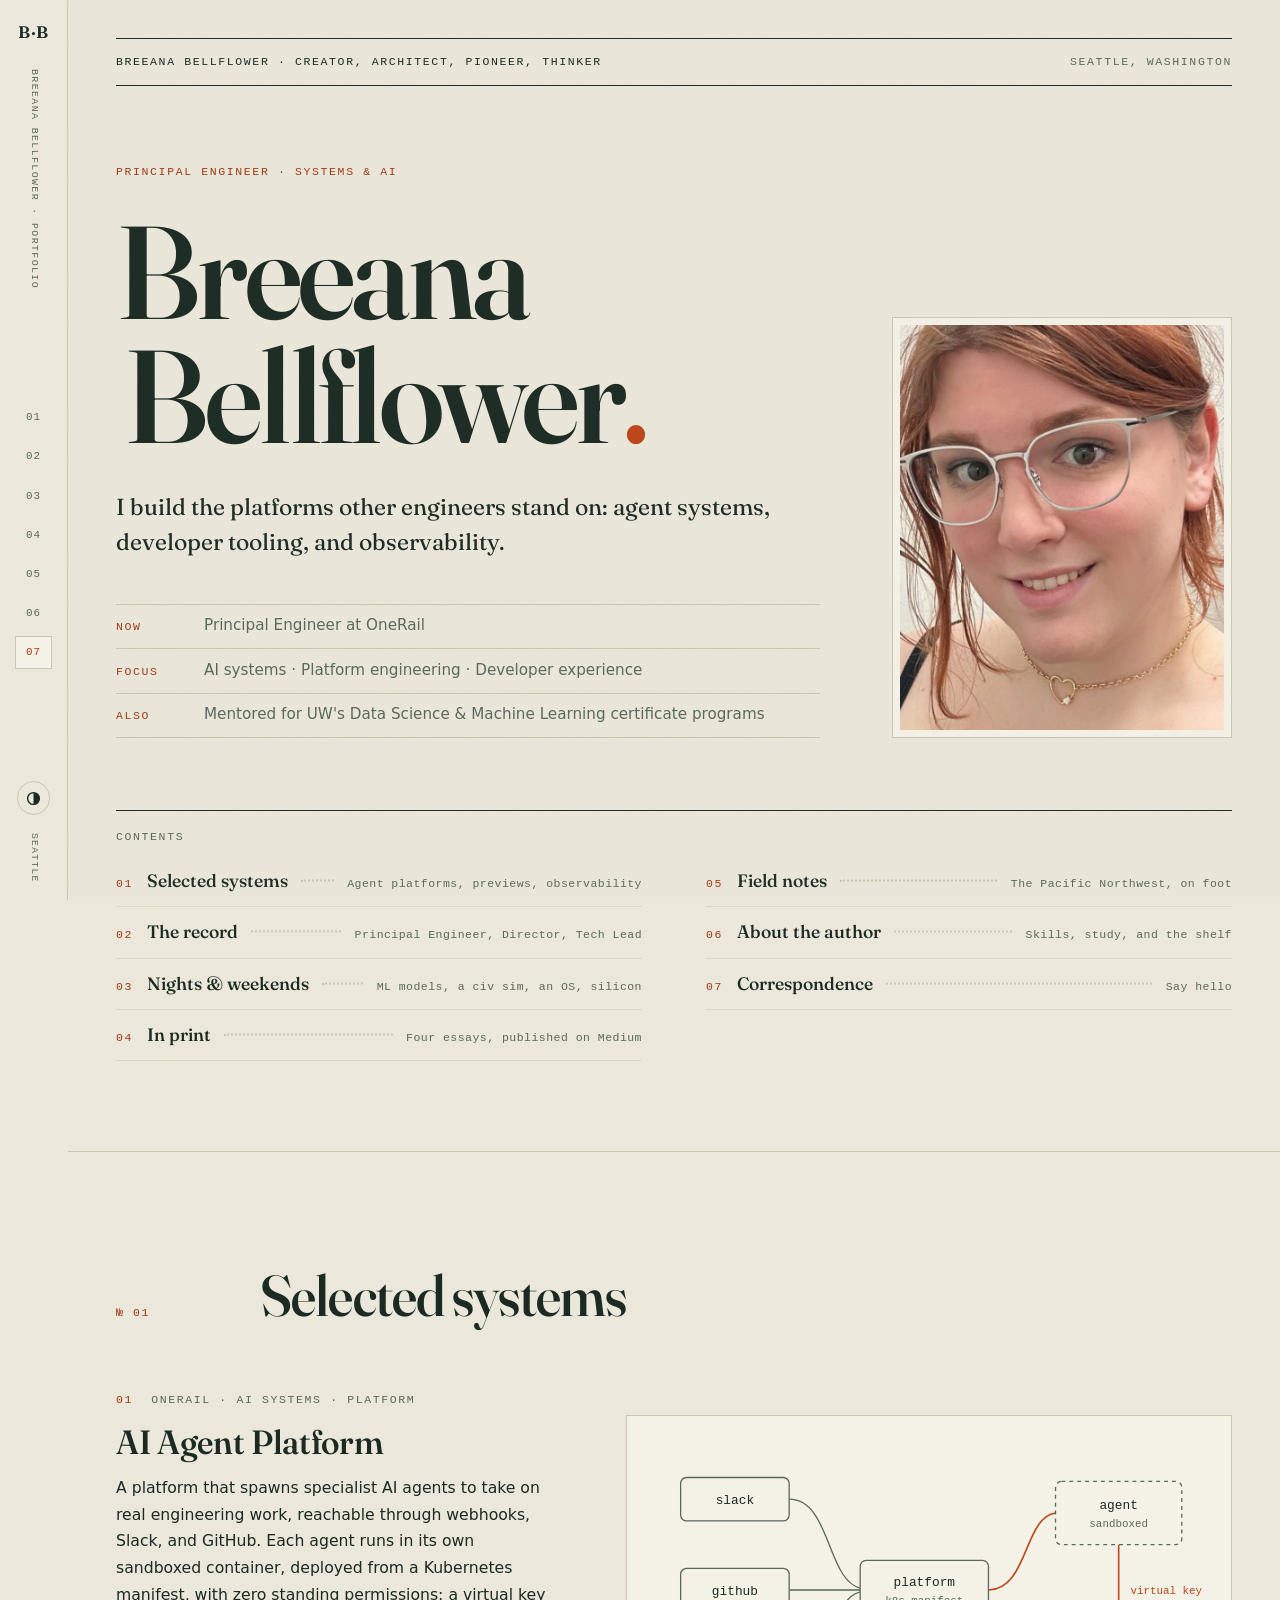
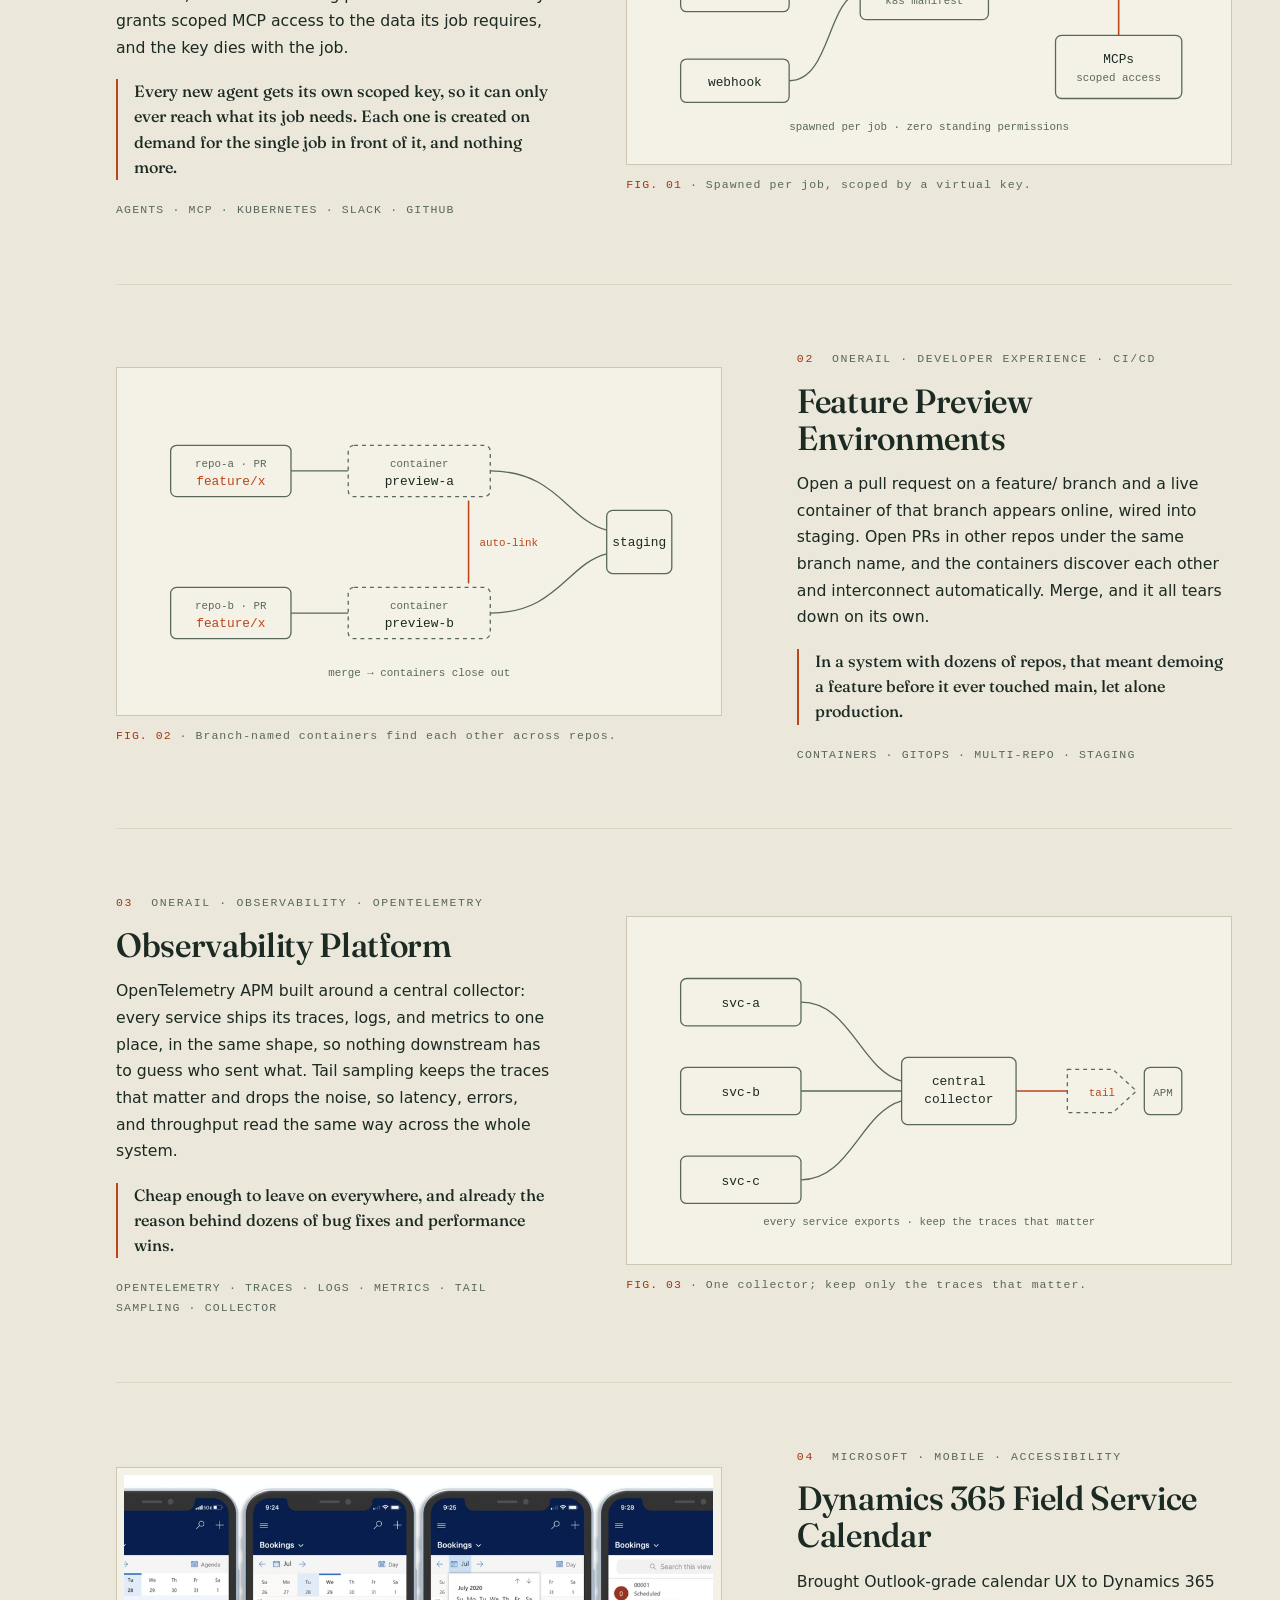
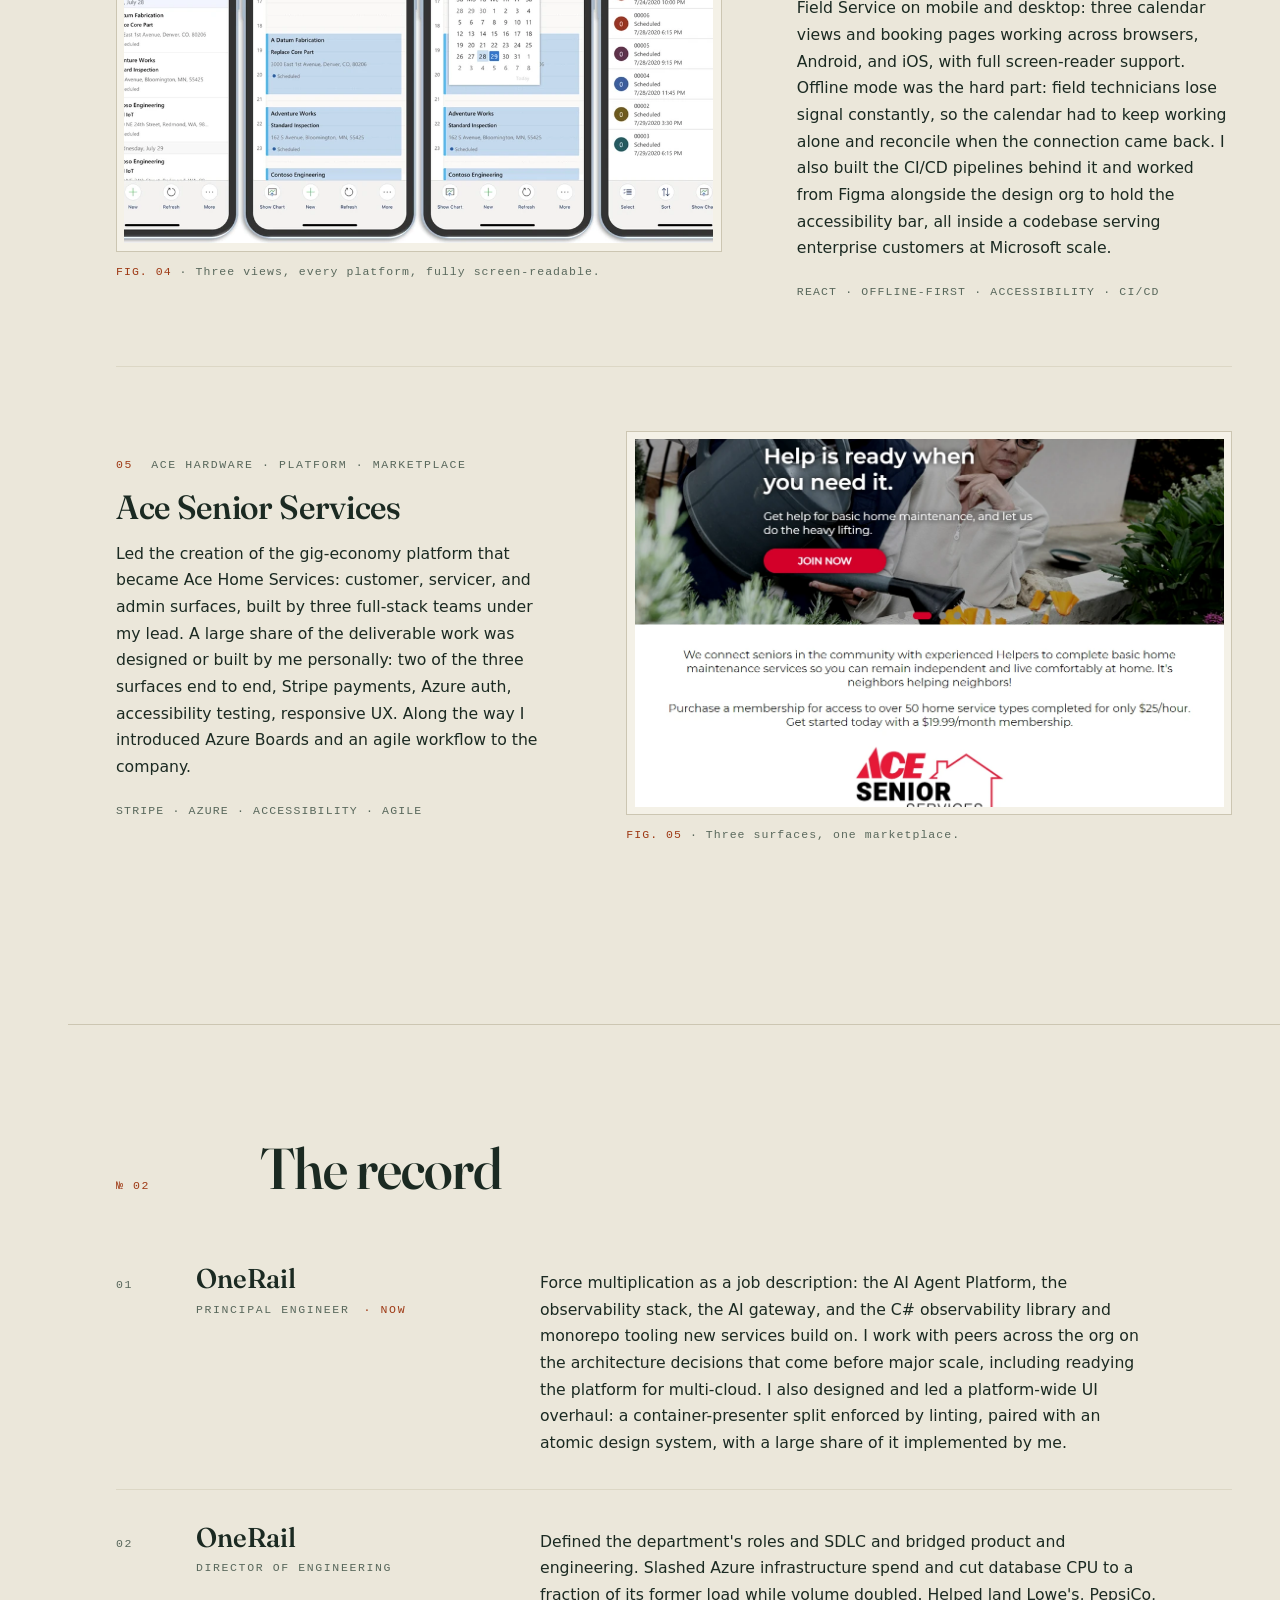
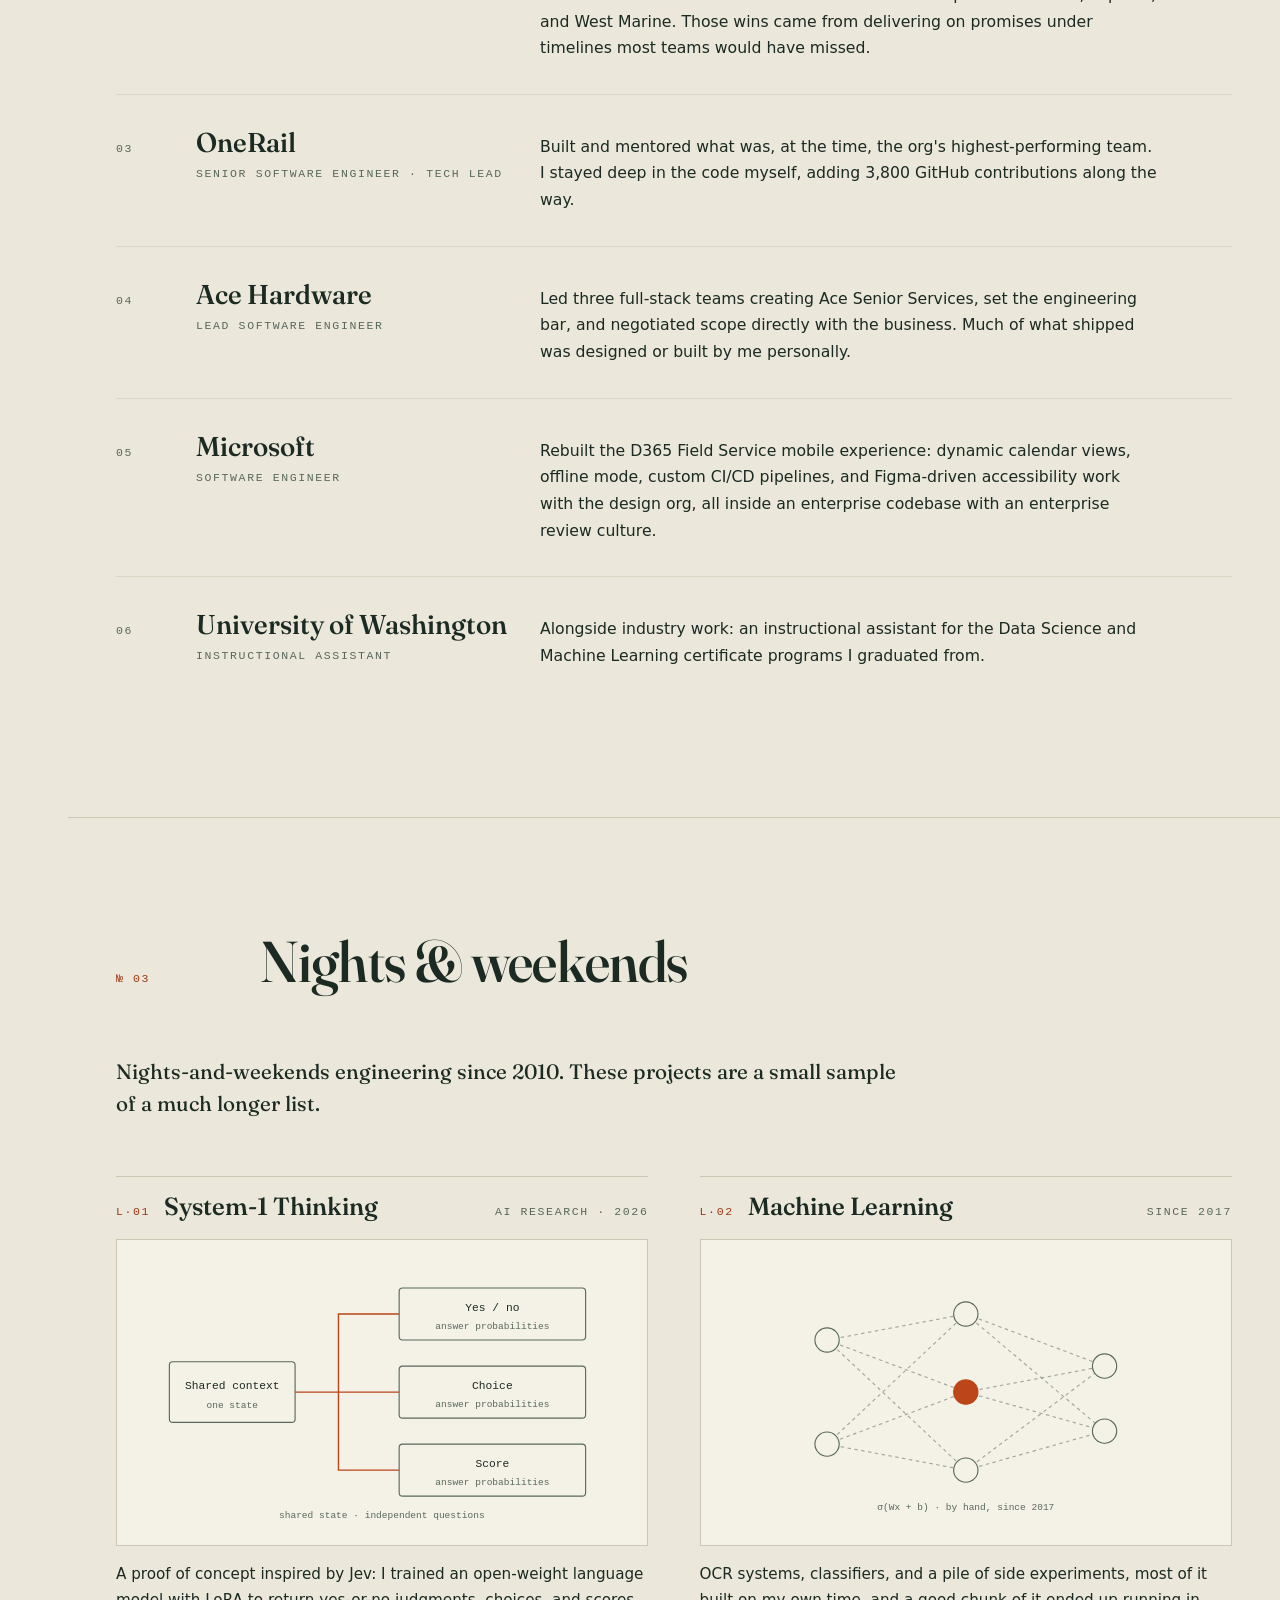
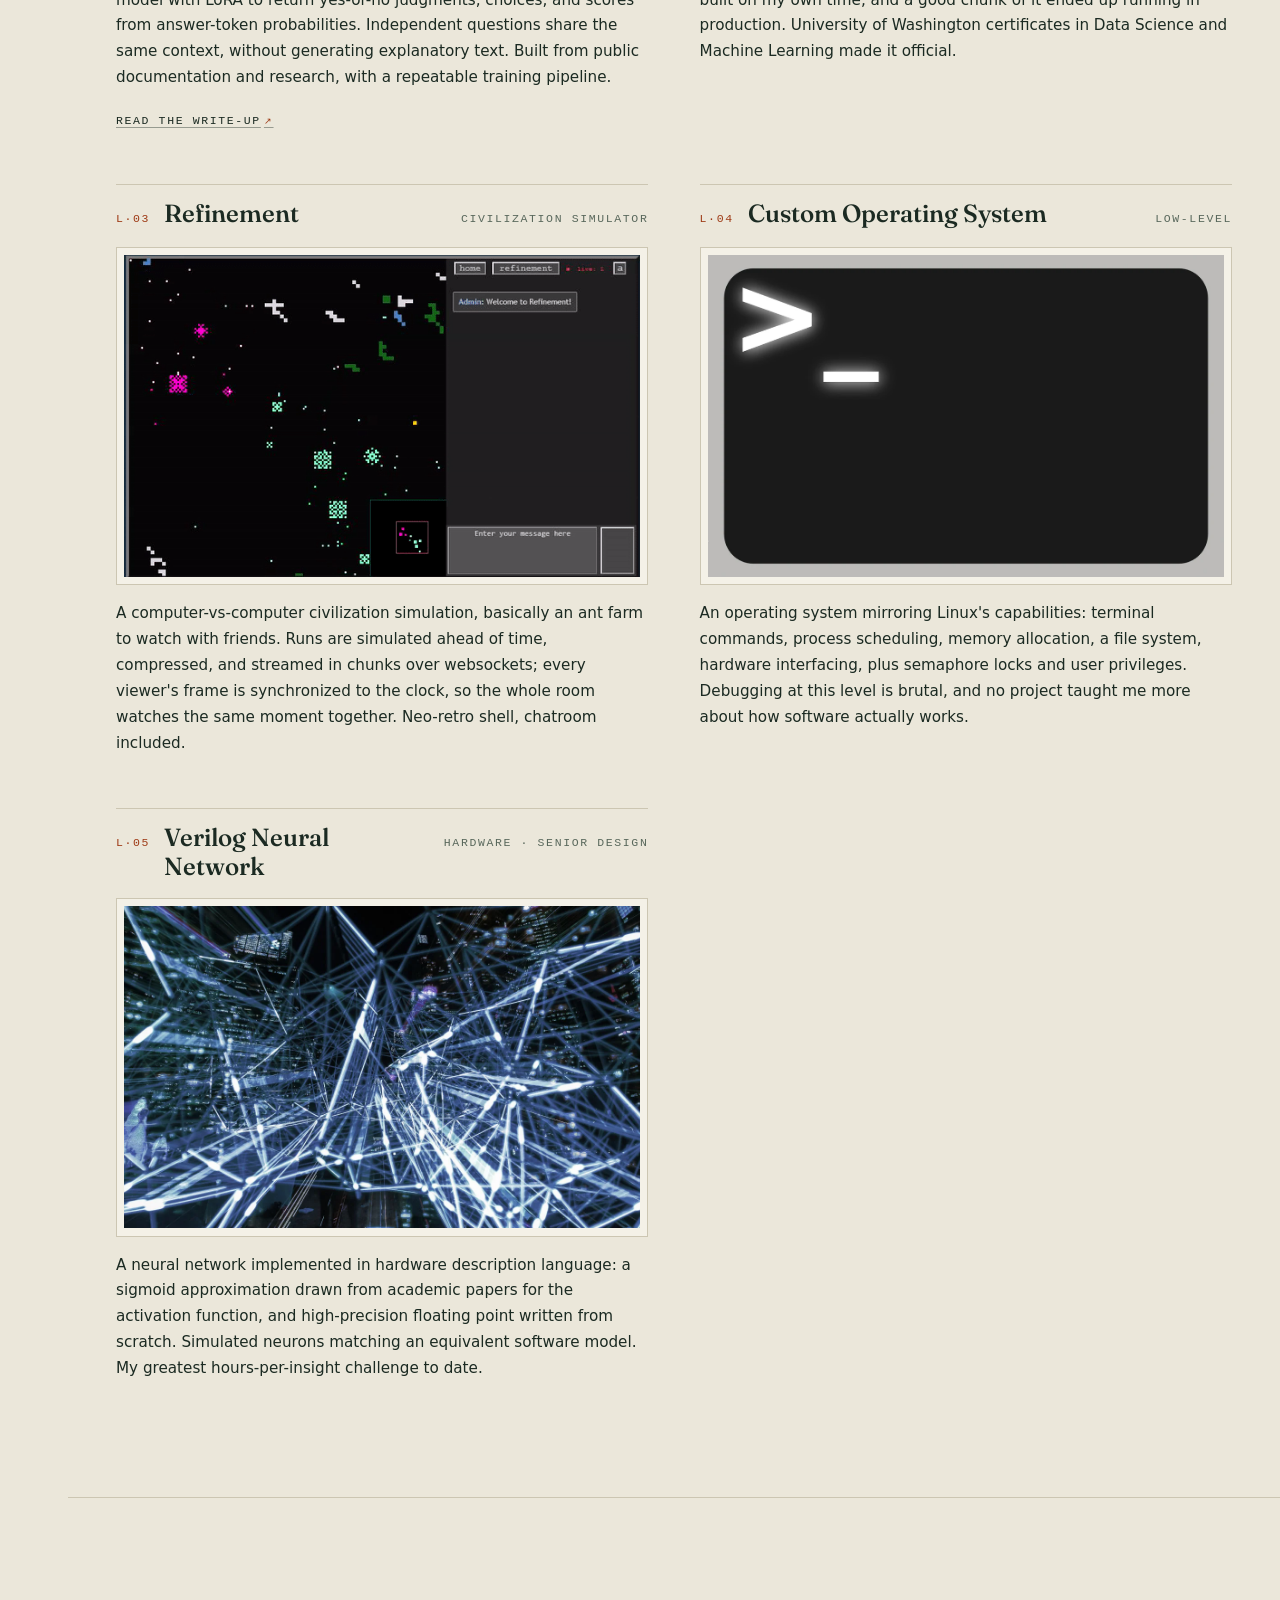
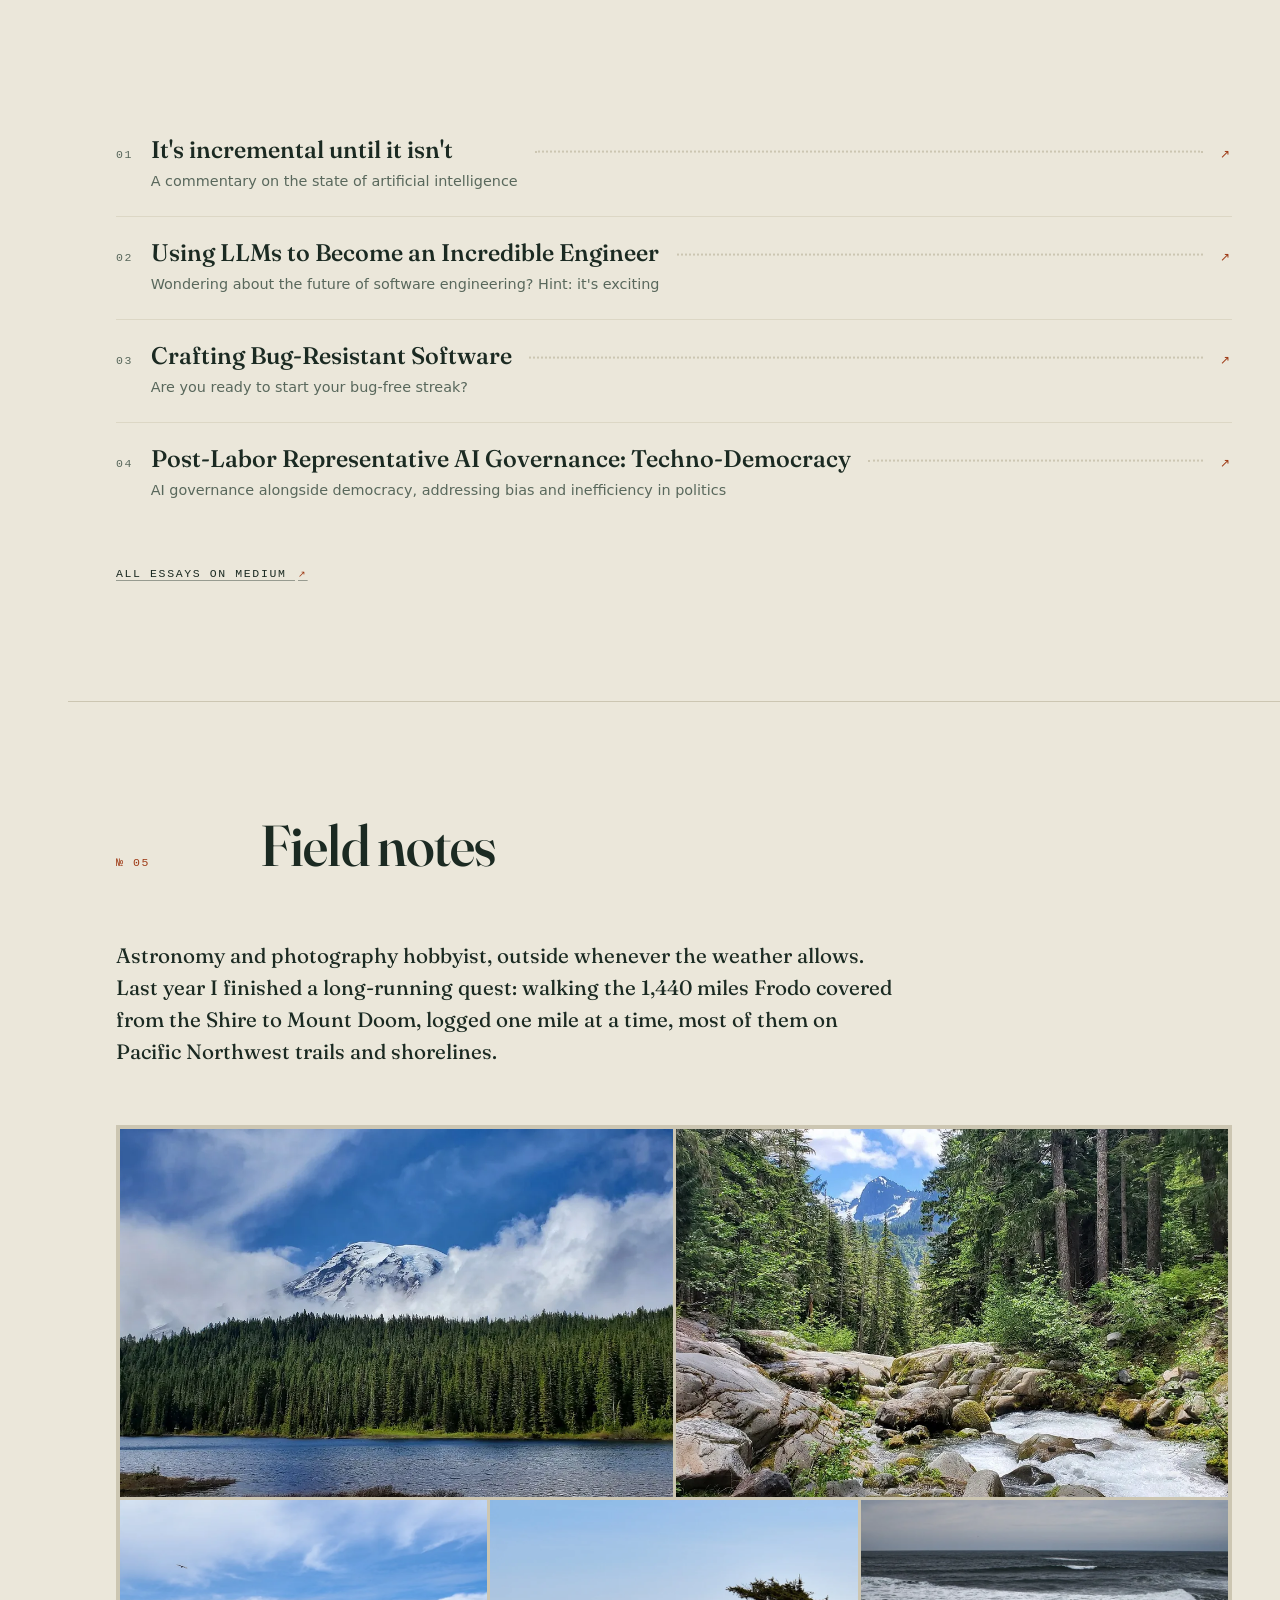
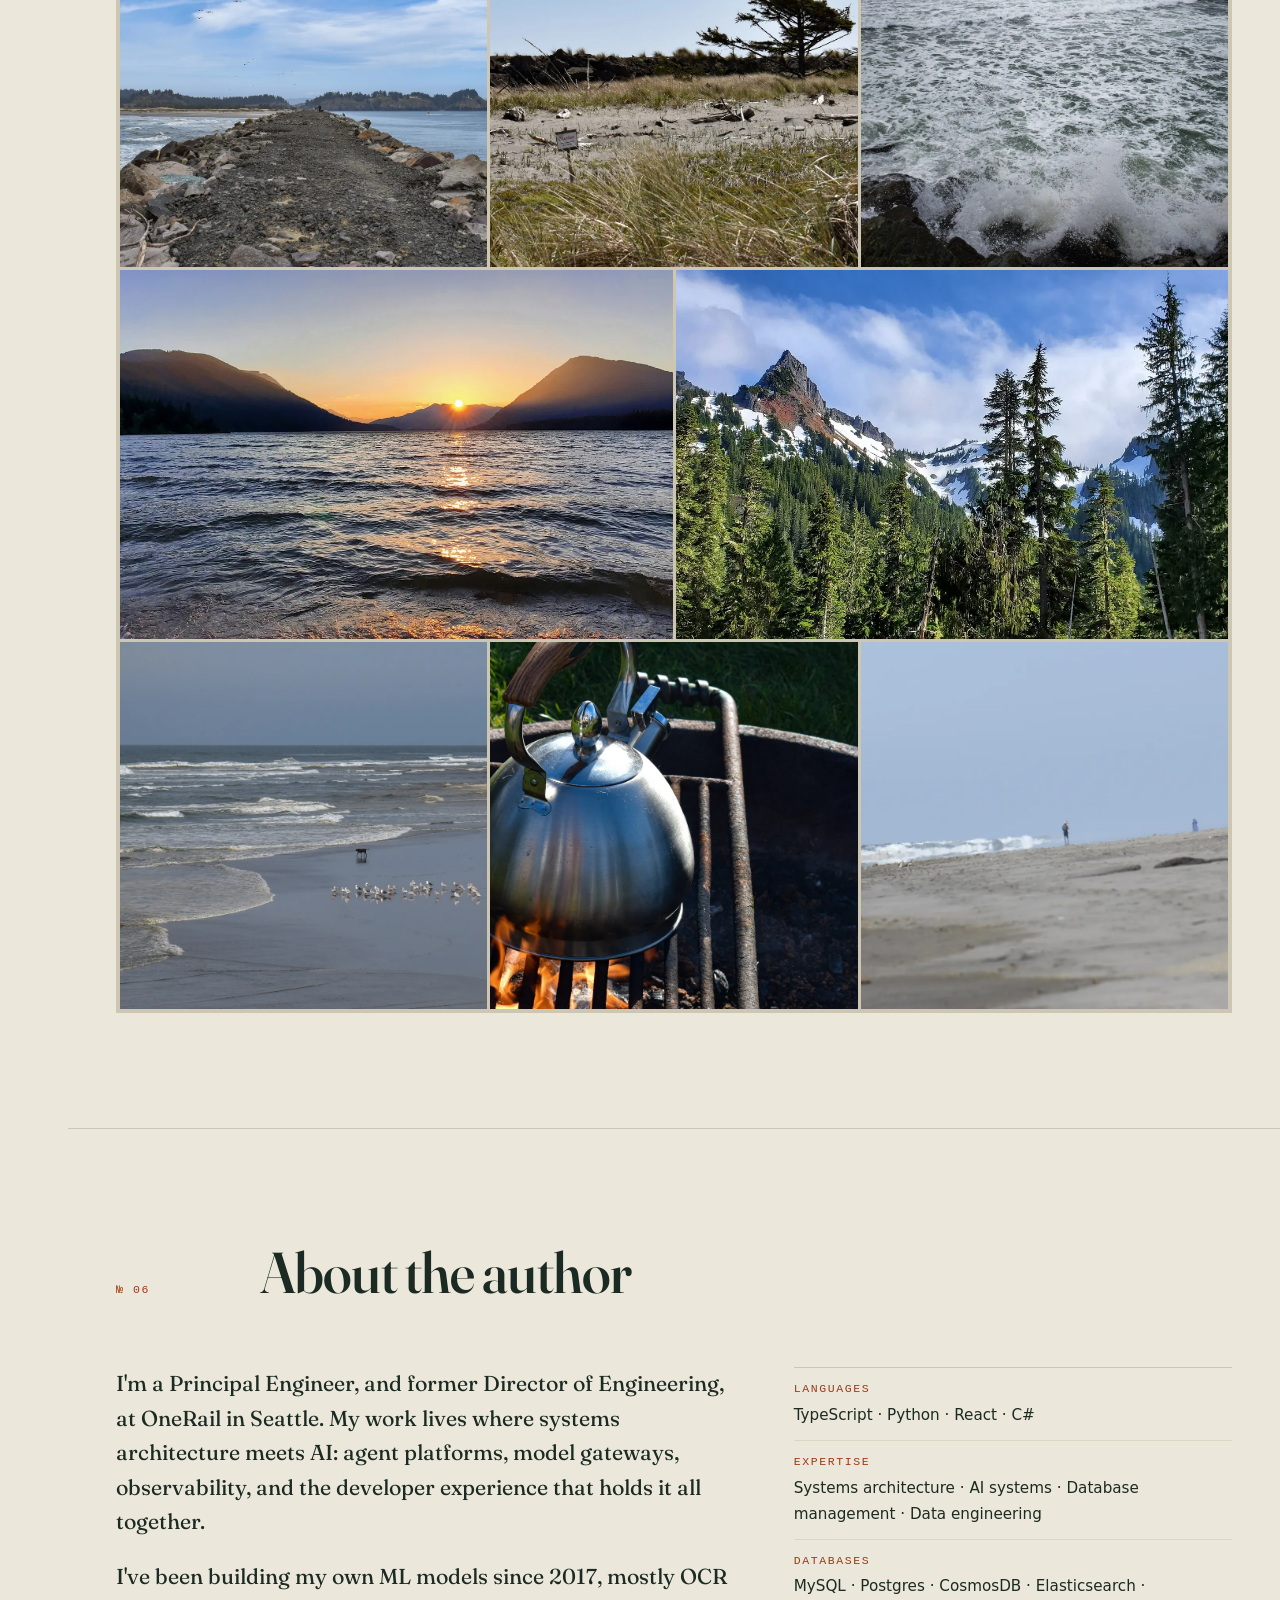
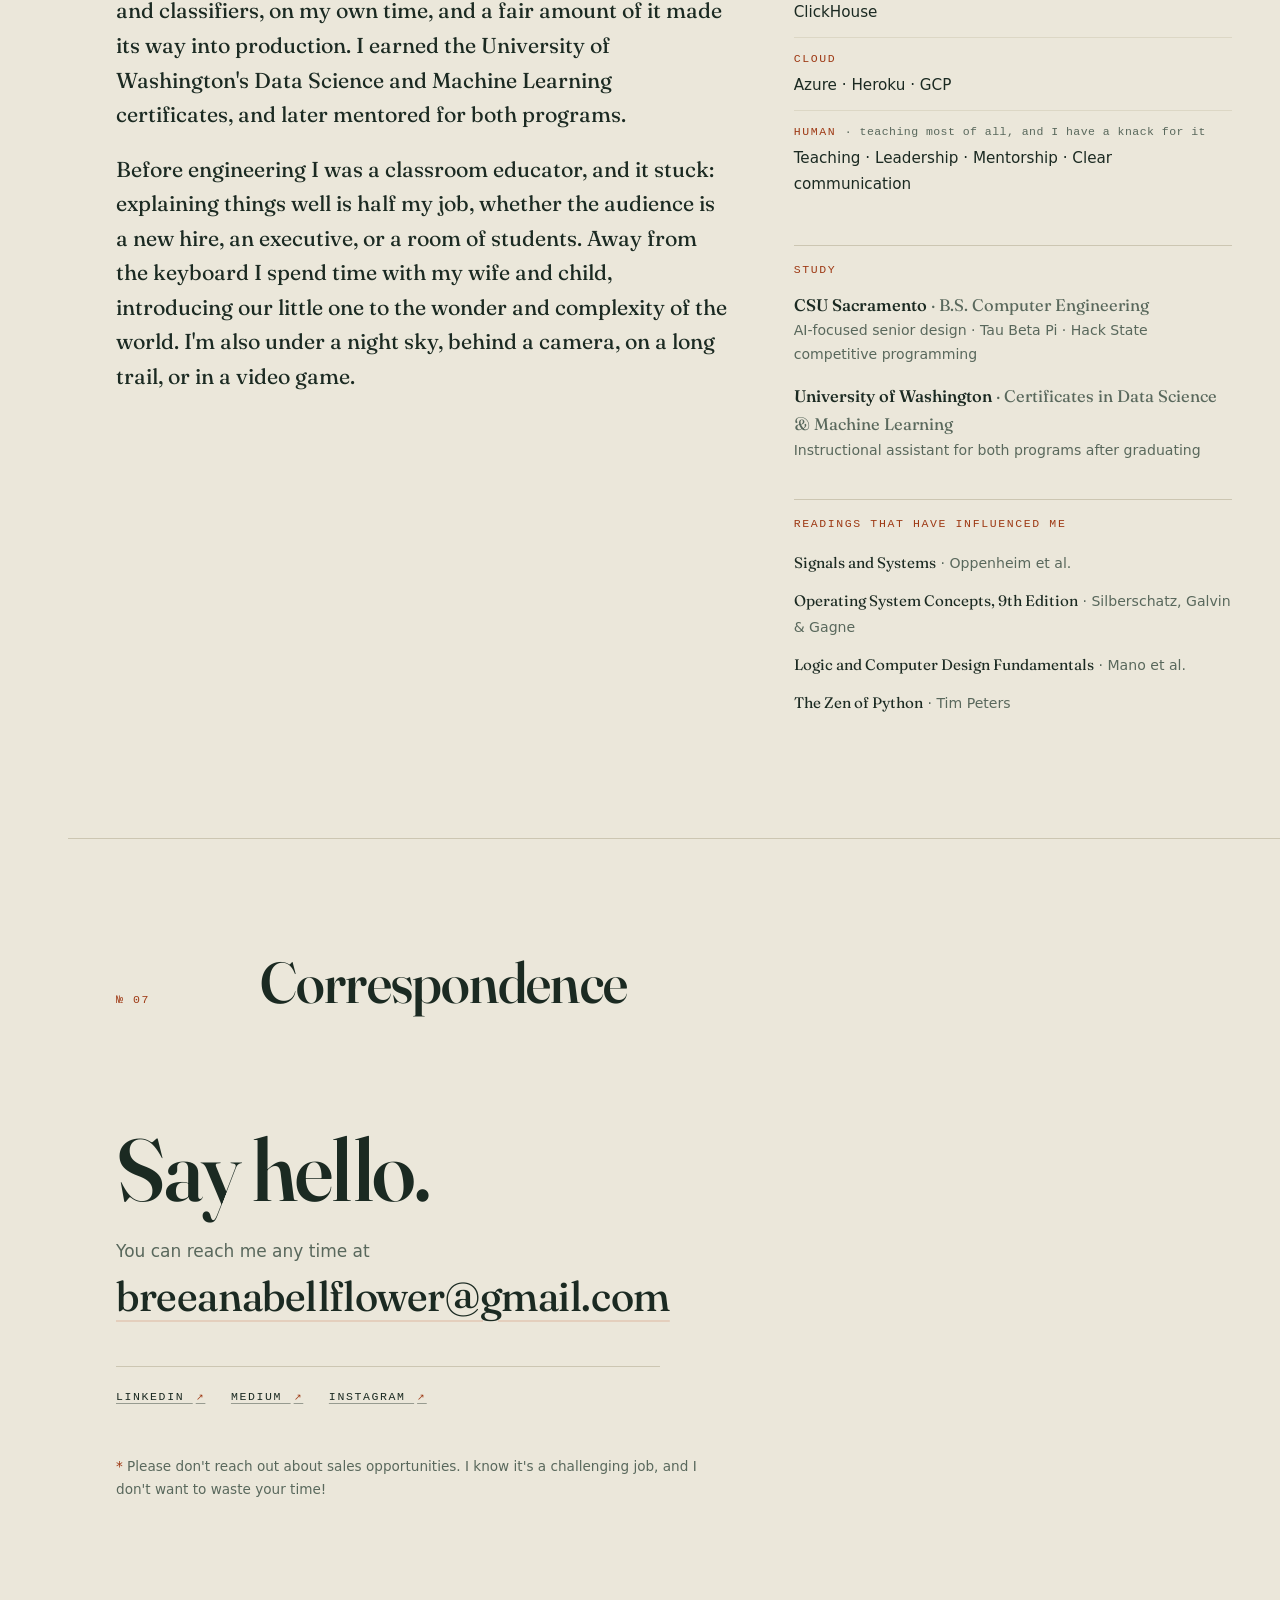
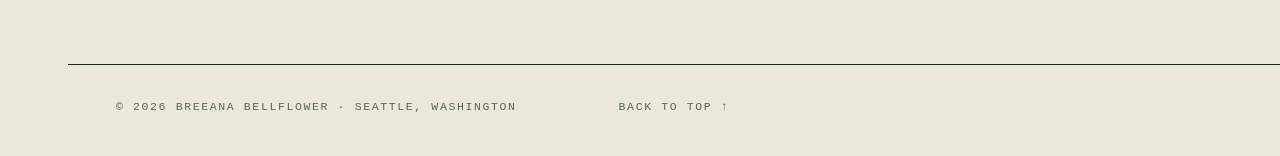
==== commit ff5ee4dc: "Lead nights and weekends with System-1 Thinking" ====
--- a/index.html
+++ b/index.html
@@ -9,6 +9,6 @@
 <link rel="stylesheet" href="/_astro/index.DuGyGYg9.css"><script type="module">document.querySelectorAll("[data-theme-toggle]").forEach(e=>e.addEventListener("click",()=>{const t=document.documentElement.dataset.theme==="dark"?"light":"dark";document.documentElement.dataset.theme=t,localStorage.setItem("theme",t)}));const r=document.querySelector("[data-index-overlay]"),a=document.querySelector("[data-index-open]"),d=document.querySelector("[data-index-close]"),n=e=>{r?.classList.toggle("is-open",e),a?.setAttribute("aria-expanded",String(e)),document.body.classList.toggle("no-scroll",e),e?d?.focus():a?.focus()};a?.addEventListener("click",()=>n(!0));d?.addEventListener("click",()=>n(!1));r?.addEventListener("click",e=>{e.target.closest("a")&&n(!1)});document.addEventListener("keydown",e=>{e.key==="Escape"&&r?.classList.contains("is-open")&&n(!1)});const c=new Map;document.querySelectorAll("[data-spy]").forEach(e=>{const t=e.getAttribute("data-spy");c.set(t,[...c.get(t)??[],e])});if(c.size){const e=new IntersectionObserver(t=>{for(const s of t)s.isIntersecting&&(document.querySelectorAll("[data-spy].is-active").forEach(o=>o.classList.remove("is-active")),c.get(s.target.id)?.forEach(o=>o.classList.add("is-active")))},{rootMargin:"-40% 0px -55% 0px"});c.forEach((t,s)=>{const o=document.getElementById(s);o&&e.observe(o)})}const i=document.querySelectorAll("[data-progress]");if(i.length){let e=!1;const t=()=>{const s=document.documentElement,o=s.scrollHeight-s.clientHeight,u=o>0?s.scrollTop/o:0;i.forEach(m=>m.style.setProperty("--p",String(u))),e=!1};addEventListener("scroll",()=>{e||(e=!0,requestAnimationFrame(t))},{passive:!0}),t()}const l=document.querySelectorAll("[data-reveal]");if(window.matchMedia("(prefers-reduced-motion: reduce)").matches)l.forEach(e=>e.classList.add("is-visible"));else{const e=new IntersectionObserver(t=>{for(const s of t)s.isIntersecting&&(s.target.classList.add("is-visible"),e.unobserve(s.target))},{rootMargin:"0px 0px -8% 0px"});l.forEach(t=>e.observe(t))}
 </script></head> <body data-astro-cid-5hce7sga> <a class="skip-link" href="#main" data-astro-cid-5hce7sga>Skip to content</a> <aside class="spine" data-astro-cid-vevxbnpu> <a class="monogram serif" href="#top" aria-label="Back to top" data-astro-cid-vevxbnpu>B·B</a> <span class="spine-name mono" aria-hidden="true" data-astro-cid-vevxbnpu>Breeana Bellflower · Portfolio</span> <nav class="spine-nav" aria-label="Sections" data-astro-cid-vevxbnpu> <ul data-astro-cid-vevxbnpu> <li data-astro-cid-vevxbnpu> <a href="#systems" data-spy="systems" aria-label="01: Selected systems" data-astro-cid-vevxbnpu> <span class="num mono" data-astro-cid-vevxbnpu>01</span> <span class="lbl mono" data-astro-cid-vevxbnpu>Systems</span> </a> </li><li data-astro-cid-vevxbnpu> <a href="#record" data-spy="record" aria-label="02: The record" data-astro-cid-vevxbnpu> <span class="num mono" data-astro-cid-vevxbnpu>02</span> <span class="lbl mono" data-astro-cid-vevxbnpu>Record</span> </a> </li><li data-astro-cid-vevxbnpu> <a href="#lab" data-spy="lab" aria-label="03: Nights &#38; weekends" data-astro-cid-vevxbnpu> <span class="num mono" data-astro-cid-vevxbnpu>03</span> <span class="lbl mono" data-astro-cid-vevxbnpu>Lab</span> </a> </li><li data-astro-cid-vevxbnpu> <a href="#writing" data-spy="writing" aria-label="04: In print" data-astro-cid-vevxbnpu> <span class="num mono" data-astro-cid-vevxbnpu>04</span> <span class="lbl mono" data-astro-cid-vevxbnpu>Writing</span> </a> </li><li data-astro-cid-vevxbnpu> <a href="#field" data-spy="field" aria-label="05: Field notes" data-astro-cid-vevxbnpu> <span class="num mono" data-astro-cid-vevxbnpu>05</span> <span class="lbl mono" data-astro-cid-vevxbnpu>Field</span> </a> </li><li data-astro-cid-vevxbnpu> <a href="#about" data-spy="about" aria-label="06: About the author" data-astro-cid-vevxbnpu> <span class="num mono" data-astro-cid-vevxbnpu>06</span> <span class="lbl mono" data-astro-cid-vevxbnpu>About</span> </a> </li><li data-astro-cid-vevxbnpu> <a href="#contact" data-spy="contact" aria-label="07: Correspondence" data-astro-cid-vevxbnpu> <span class="num mono" data-astro-cid-vevxbnpu>07</span> <span class="lbl mono" data-astro-cid-vevxbnpu>Contact</span> </a> </li> </ul> </nav> <div class="spine-foot" data-astro-cid-vevxbnpu> <button class="ctl" type="button" data-theme-toggle aria-label="Toggle color theme" title="Toggle color theme" data-astro-cid-vevxbnpu> <svg width="15" height="15" viewBox="0 0 16 16" fill="none" aria-hidden="true" data-astro-cid-vevxbnpu> <circle cx="8" cy="8" r="6.25" stroke="currentColor" stroke-width="1.5" data-astro-cid-vevxbnpu></circle> <path d="M8 1.75 A 6.25 6.25 0 0 1 8 14.25 Z" fill="currentColor" data-astro-cid-vevxbnpu></path> </svg> </button> <span class="coords mono" aria-hidden="true" data-astro-cid-vevxbnpu>Seattle</span> </div> <span class="progress" data-progress aria-hidden="true" data-astro-cid-vevxbnpu></span> </aside> <header class="masthead" data-astro-cid-vevxbnpu> <a class="mast-name serif" href="#top" data-astro-cid-vevxbnpu>Breeana Bellflower</a> <div class="mast-ctls" data-astro-cid-vevxbnpu> <button class="ctl" type="button" data-theme-toggle aria-label="Toggle color theme" title="Toggle color theme" data-astro-cid-vevxbnpu> <svg width="15" height="15" viewBox="0 0 16 16" fill="none" aria-hidden="true" data-astro-cid-vevxbnpu> <circle cx="8" cy="8" r="6.25" stroke="currentColor" stroke-width="1.5" data-astro-cid-vevxbnpu></circle> <path d="M8 1.75 A 6.25 6.25 0 0 1 8 14.25 Z" fill="currentColor" data-astro-cid-vevxbnpu></path> </svg> </button> <button class="index-btn mono" type="button" data-index-open aria-expanded="false" data-astro-cid-vevxbnpu>
 Index
-</button> </div> <span class="progress" data-progress aria-hidden="true" data-astro-cid-vevxbnpu></span> </header> <div class="index-overlay" data-index-overlay data-astro-cid-vevxbnpu> <div class="index-top" data-astro-cid-vevxbnpu> <span class="mono" data-astro-cid-vevxbnpu>Breeana Bellflower</span> <button class="index-btn mono" type="button" data-index-close data-astro-cid-vevxbnpu>Close</button> </div> <nav aria-label="Index" data-astro-cid-vevxbnpu> <ol class="index-list" data-astro-cid-vevxbnpu> <li data-astro-cid-vevxbnpu> <a href="#systems" data-spy="systems" data-astro-cid-vevxbnpu> <span class="no mono" data-astro-cid-vevxbnpu>01</span> <span class="t serif" data-astro-cid-vevxbnpu>Selected systems</span> </a> </li><li data-astro-cid-vevxbnpu> <a href="#record" data-spy="record" data-astro-cid-vevxbnpu> <span class="no mono" data-astro-cid-vevxbnpu>02</span> <span class="t serif" data-astro-cid-vevxbnpu>The record</span> </a> </li><li data-astro-cid-vevxbnpu> <a href="#lab" data-spy="lab" data-astro-cid-vevxbnpu> <span class="no mono" data-astro-cid-vevxbnpu>03</span> <span class="t serif" data-astro-cid-vevxbnpu>Nights &amp; weekends</span> </a> </li><li data-astro-cid-vevxbnpu> <a href="#writing" data-spy="writing" data-astro-cid-vevxbnpu> <span class="no mono" data-astro-cid-vevxbnpu>04</span> <span class="t serif" data-astro-cid-vevxbnpu>In print</span> </a> </li><li data-astro-cid-vevxbnpu> <a href="#field" data-spy="field" data-astro-cid-vevxbnpu> <span class="no mono" data-astro-cid-vevxbnpu>05</span> <span class="t serif" data-astro-cid-vevxbnpu>Field notes</span> </a> </li><li data-astro-cid-vevxbnpu> <a href="#about" data-spy="about" data-astro-cid-vevxbnpu> <span class="no mono" data-astro-cid-vevxbnpu>06</span> <span class="t serif" data-astro-cid-vevxbnpu>About the author</span> </a> </li><li data-astro-cid-vevxbnpu> <a href="#contact" data-spy="contact" data-astro-cid-vevxbnpu> <span class="no mono" data-astro-cid-vevxbnpu>07</span> <span class="t serif" data-astro-cid-vevxbnpu>Correspondence</span> </a> </li> </ol> </nav> <div class="index-foot" data-astro-cid-vevxbnpu> <div class="index-socials" data-astro-cid-vevxbnpu> <a class="mono ext" href="https://www.linkedin.com/in/breeana-bellflower/" rel="me noopener" target="_blank" data-astro-cid-vevxbnpu> LinkedIn </a><a class="mono ext" href="https://medium.com/@breeanabellflower" rel="me noopener" target="_blank" data-astro-cid-vevxbnpu> Medium </a><a class="mono ext" href="https://www.instagram.com/breeanabellflower/" rel="me noopener" target="_blank" data-astro-cid-vevxbnpu> Instagram </a> </div> <span class="mono coords-line" data-astro-cid-vevxbnpu>47.61° N · 122.33° W</span> </div> </div>  <div class="page" data-astro-cid-5hce7sga> <main id="main" data-astro-cid-5hce7sga>  <section class="cover" id="top" aria-label="Cover" data-astro-cid-e5kvktnr> <div class="container" data-astro-cid-e5kvktnr> <p class="mast mono" data-astro-cid-e5kvktnr> <span data-astro-cid-e5kvktnr>Breeana Bellflower · Creator, Architect, Pioneer, Thinker</span> <span data-astro-cid-e5kvktnr>Seattle, Washington</span> </p> <div class="cover-grid" data-astro-cid-e5kvktnr> <div class="cover-main" data-astro-cid-e5kvktnr> <p class="kicker mono" data-reveal data-astro-cid-e5kvktnr>Principal Engineer · Systems &amp; AI</p> <h1 data-reveal style="--reveal-delay: 0.05s" data-astro-cid-e5kvktnr> <span class="line" data-astro-cid-e5kvktnr>Breeana</span> <span class="line l2" data-astro-cid-e5kvktnr>Bellflower<span class="dot" data-astro-cid-e5kvktnr>.</span></span> </h1> <p class="deck serif" data-reveal style="--reveal-delay: 0.12s" data-astro-cid-e5kvktnr>I build the platforms other engineers stand on: agent systems, developer tooling, and observability.</p> <dl class="cover-meta" data-reveal style="--reveal-delay: 0.18s" data-astro-cid-e5kvktnr> <div class="meta-row" data-astro-cid-e5kvktnr> <dt class="mono" data-astro-cid-e5kvktnr>Now</dt> <dd data-astro-cid-e5kvktnr>Principal Engineer at OneRail</dd> </div><div class="meta-row" data-astro-cid-e5kvktnr> <dt class="mono" data-astro-cid-e5kvktnr>Focus</dt> <dd data-astro-cid-e5kvktnr>AI systems · Platform engineering · Developer experience</dd> </div><div class="meta-row" data-astro-cid-e5kvktnr> <dt class="mono" data-astro-cid-e5kvktnr>Also</dt> <dd data-astro-cid-e5kvktnr>Mentored for UW&#39;s Data Science &amp; Machine Learning certificate programs</dd> </div> </dl> </div> <figure class="portrait" data-reveal style="--reveal-delay: 0.1s" data-astro-cid-e5kvktnr> <div class="plate" data-astro-cid-e5kvktnr> <img src="/images/breeana.webp" alt="Portrait of Breeana Bellflower" width="900" height="900" fetchpriority="high" decoding="async" data-astro-cid-e5kvktnr> </div> </figure> </div> <nav class="toc" aria-label="Contents" data-reveal data-astro-cid-e5kvktnr> <p class="toc-title mono" data-astro-cid-e5kvktnr>Contents</p> <ol data-astro-cid-e5kvktnr> <li data-astro-cid-e5kvktnr> <a href="#systems" data-astro-cid-e5kvktnr> <span class="no mono" data-astro-cid-e5kvktnr>01</span> <span class="t serif" data-astro-cid-e5kvktnr>Selected systems</span> <span class="leader" aria-hidden="true" data-astro-cid-e5kvktnr></span> <span class="d mono" data-astro-cid-e5kvktnr>Agent platforms, previews, observability</span> </a> </li><li data-astro-cid-e5kvktnr> <a href="#record" data-astro-cid-e5kvktnr> <span class="no mono" data-astro-cid-e5kvktnr>02</span> <span class="t serif" data-astro-cid-e5kvktnr>The record</span> <span class="leader" aria-hidden="true" data-astro-cid-e5kvktnr></span> <span class="d mono" data-astro-cid-e5kvktnr>Principal Engineer, Director, Tech Lead</span> </a> </li><li data-astro-cid-e5kvktnr> <a href="#lab" data-astro-cid-e5kvktnr> <span class="no mono" data-astro-cid-e5kvktnr>03</span> <span class="t serif" data-astro-cid-e5kvktnr>Nights &amp; weekends</span> <span class="leader" aria-hidden="true" data-astro-cid-e5kvktnr></span> <span class="d mono" data-astro-cid-e5kvktnr>ML models, a civ sim, an OS, silicon</span> </a> </li><li data-astro-cid-e5kvktnr> <a href="#writing" data-astro-cid-e5kvktnr> <span class="no mono" data-astro-cid-e5kvktnr>04</span> <span class="t serif" data-astro-cid-e5kvktnr>In print</span> <span class="leader" aria-hidden="true" data-astro-cid-e5kvktnr></span> <span class="d mono" data-astro-cid-e5kvktnr>Four essays, published on Medium</span> </a> </li><li data-astro-cid-e5kvktnr> <a href="#field" data-astro-cid-e5kvktnr> <span class="no mono" data-astro-cid-e5kvktnr>05</span> <span class="t serif" data-astro-cid-e5kvktnr>Field notes</span> <span class="leader" aria-hidden="true" data-astro-cid-e5kvktnr></span> <span class="d mono" data-astro-cid-e5kvktnr>The Pacific Northwest, on foot</span> </a> </li><li data-astro-cid-e5kvktnr> <a href="#about" data-astro-cid-e5kvktnr> <span class="no mono" data-astro-cid-e5kvktnr>06</span> <span class="t serif" data-astro-cid-e5kvktnr>About the author</span> <span class="leader" aria-hidden="true" data-astro-cid-e5kvktnr></span> <span class="d mono" data-astro-cid-e5kvktnr>Skills, study, and the shelf</span> </a> </li><li data-astro-cid-e5kvktnr> <a href="#contact" data-astro-cid-e5kvktnr> <span class="no mono" data-astro-cid-e5kvktnr>07</span> <span class="t serif" data-astro-cid-e5kvktnr>Correspondence</span> <span class="leader" aria-hidden="true" data-astro-cid-e5kvktnr></span> <span class="d mono" data-astro-cid-e5kvktnr>Say hello</span> </a> </li> </ol> </nav> </div> </section>  <section id="systems" class="sec" aria-labelledby="systems-title"> <div class="container"> <header class="sec-head" data-reveal> <span class="sec-no mono">№ 01</span> <h2 id="systems-title">Selected systems</h2> </header>  <div class="spreads" data-astro-cid-wkx7uqji> <article class="spread" data-reveal data-astro-cid-wkx7uqji> <div class="text" data-astro-cid-wkx7uqji> <p class="kicker mono" data-astro-cid-wkx7uqji> <span class="no" data-astro-cid-wkx7uqji>01</span> OneRail · AI Systems · Platform </p> <h3 class="serif" data-astro-cid-wkx7uqji>AI Agent Platform</h3> <p class="body" data-astro-cid-wkx7uqji>A platform that spawns specialist AI agents to take on real engineering work, reachable through webhooks, Slack, and GitHub. Each agent runs in its own sandboxed container, deployed from a Kubernetes manifest, with zero standing permissions: a virtual key grants scoped MCP access to the data its job requires, and the key dies with the job.</p> <p class="impact serif" data-astro-cid-wkx7uqji>Every new agent gets its own scoped key, so it can only ever reach what its job needs. Each one is created on demand for the single job in front of it, and nothing more.</p> <p class="tags mono" data-astro-cid-wkx7uqji>Agents · MCP · Kubernetes · Slack · GitHub</p> </div> <figure class="fig" data-astro-cid-wkx7uqji> <div class="plate is-diagram" data-astro-cid-wkx7uqji> <svg viewBox="0 0 560 300" role="img" aria-label="Diagram: Slack, GitHub, and webhooks reach the agent platform, which spawns a sandboxed agent whose virtual key unlocks scoped MCP access" data-astro-cid-uwvadgfv><g class="wire" data-astro-cid-uwvadgfv><path d="M138 58 C 180 58 176 140 210 148" data-astro-cid-uwvadgfv></path><path d="M138 150 H 210" data-astro-cid-uwvadgfv></path><path d="M138 242 C 180 242 176 160 210 152" data-astro-cid-uwvadgfv></path><path d="M340 150 C 380 150 376 76 408 72" class="accent" data-astro-cid-uwvadgfv></path><path d="M472 104 V 196" class="accent" data-astro-cid-uwvadgfv></path></g><g class="box" data-astro-cid-uwvadgfv><rect x="28" y="36" width="110" height="44" rx="6" data-astro-cid-uwvadgfv></rect><rect x="28" y="128" width="110" height="44" rx="6" data-astro-cid-uwvadgfv></rect><rect x="28" y="220" width="110" height="44" rx="6" data-astro-cid-uwvadgfv></rect><rect x="210" y="120" width="130" height="60" rx="6" data-astro-cid-uwvadgfv></rect><rect x="408" y="40" width="128" height="64" rx="6" class="dashed" data-astro-cid-uwvadgfv></rect><rect x="408" y="196" width="128" height="64" rx="6" data-astro-cid-uwvadgfv></rect></g><g class="label" data-astro-cid-uwvadgfv><text x="83" y="63" text-anchor="middle" data-astro-cid-uwvadgfv>slack</text><text x="83" y="155" text-anchor="middle" data-astro-cid-uwvadgfv>github</text><text x="83" y="247" text-anchor="middle" data-astro-cid-uwvadgfv>webhook</text><text x="275" y="146" text-anchor="middle" data-astro-cid-uwvadgfv>platform</text><text x="275" y="164" text-anchor="middle" class="small" data-astro-cid-uwvadgfv>k8s manifest</text><text x="472" y="68" text-anchor="middle" data-astro-cid-uwvadgfv>agent</text><text x="472" y="86" text-anchor="middle" class="small" data-astro-cid-uwvadgfv>sandboxed</text><text x="484" y="154" text-anchor="start" class="small accent-t" data-astro-cid-uwvadgfv>virtual key</text><text x="472" y="224" text-anchor="middle" data-astro-cid-uwvadgfv>MCPs</text><text x="472" y="242" text-anchor="middle" class="small" data-astro-cid-uwvadgfv>scoped access</text><text x="280" y="292" text-anchor="middle" class="small" data-astro-cid-uwvadgfv>spawned per job · zero standing permissions</text></g></svg> </div> <figcaption class="figcap mono" data-astro-cid-wkx7uqji> <span class="fig-no" data-astro-cid-wkx7uqji>Fig. 01</span> · Spawned per job, scoped by a virtual key. </figcaption> </figure> </article><article class="spread" data-reveal data-astro-cid-wkx7uqji> <div class="text" data-astro-cid-wkx7uqji> <p class="kicker mono" data-astro-cid-wkx7uqji> <span class="no" data-astro-cid-wkx7uqji>02</span> OneRail · Developer Experience · CI/CD </p> <h3 class="serif" data-astro-cid-wkx7uqji>Feature Preview Environments</h3> <p class="body" data-astro-cid-wkx7uqji>Open a pull request on a feature/ branch and a live container of that branch appears online, wired into staging. Open PRs in other repos under the same branch name, and the containers discover each other and interconnect automatically. Merge, and it all tears down on its own.</p> <p class="impact serif" data-astro-cid-wkx7uqji>In a system with dozens of repos, that meant demoing a feature before it ever touched main, let alone production.</p> <p class="tags mono" data-astro-cid-wkx7uqji>Containers · GitOps · Multi-repo · Staging</p> </div> <figure class="fig" data-astro-cid-wkx7uqji> <div class="plate is-diagram" data-astro-cid-wkx7uqji> <svg viewBox="0 0 560 300" role="img" aria-label="Diagram: feature branch PRs spawn interconnected preview containers wired to staging; merge tears them down" data-astro-cid-uwvadgfv><g class="wire" data-astro-cid-uwvadgfv><path d="M150 78 H 208" data-astro-cid-uwvadgfv></path><path d="M150 222 H 208" data-astro-cid-uwvadgfv></path><path d="M330 108 V 192" class="accent" data-astro-cid-uwvadgfv></path><path d="M352 78 C 420 78 430 128 470 138" data-astro-cid-uwvadgfv></path><path d="M352 222 C 420 222 430 172 470 162" data-astro-cid-uwvadgfv></path></g><g class="box" data-astro-cid-uwvadgfv><rect x="28" y="52" width="122" height="52" rx="6" data-astro-cid-uwvadgfv></rect><rect x="28" y="196" width="122" height="52" rx="6" data-astro-cid-uwvadgfv></rect><rect x="208" y="52" width="144" height="52" rx="6" class="dashed" data-astro-cid-uwvadgfv></rect><rect x="208" y="196" width="144" height="52" rx="6" class="dashed" data-astro-cid-uwvadgfv></rect><rect x="470" y="118" width="66" height="64" rx="6" data-astro-cid-uwvadgfv></rect></g><g class="label" data-astro-cid-uwvadgfv><text x="89" y="74" text-anchor="middle" class="small" data-astro-cid-uwvadgfv>repo-a · PR</text><text x="89" y="92" text-anchor="middle" class="accent-t" data-astro-cid-uwvadgfv>feature/x</text><text x="89" y="218" text-anchor="middle" class="small" data-astro-cid-uwvadgfv>repo-b · PR</text><text x="89" y="236" text-anchor="middle" class="accent-t" data-astro-cid-uwvadgfv>feature/x</text><text x="280" y="74" text-anchor="middle" class="small" data-astro-cid-uwvadgfv>container</text><text x="280" y="92" text-anchor="middle" data-astro-cid-uwvadgfv>preview-a</text><text x="280" y="218" text-anchor="middle" class="small" data-astro-cid-uwvadgfv>container</text><text x="280" y="236" text-anchor="middle" data-astro-cid-uwvadgfv>preview-b</text><text x="341" y="154" text-anchor="start" class="small accent-t" data-astro-cid-uwvadgfv>auto-link</text><text x="503" y="154" text-anchor="middle" data-astro-cid-uwvadgfv>staging</text><text x="280" y="286" text-anchor="middle" class="small" data-astro-cid-uwvadgfv>merge → containers close out</text></g></svg> </div> <figcaption class="figcap mono" data-astro-cid-wkx7uqji> <span class="fig-no" data-astro-cid-wkx7uqji>Fig. 02</span> · Branch-named containers find each other across repos. </figcaption> </figure> </article><article class="spread" data-reveal data-astro-cid-wkx7uqji> <div class="text" data-astro-cid-wkx7uqji> <p class="kicker mono" data-astro-cid-wkx7uqji> <span class="no" data-astro-cid-wkx7uqji>03</span> OneRail · Observability · OpenTelemetry </p> <h3 class="serif" data-astro-cid-wkx7uqji>Observability Platform</h3> <p class="body" data-astro-cid-wkx7uqji>OpenTelemetry APM built around a central collector: every service ships its traces, logs, and metrics to one place, in the same shape, so nothing downstream has to guess who sent what. Tail sampling keeps the traces that matter and drops the noise, so latency, errors, and throughput read the same way across the whole system.</p> <p class="impact serif" data-astro-cid-wkx7uqji>Cheap enough to leave on everywhere, and already the reason behind dozens of bug fixes and performance wins.</p> <p class="tags mono" data-astro-cid-wkx7uqji>OpenTelemetry · Traces · Logs · Metrics · Tail sampling · Collector</p> </div> <figure class="fig" data-astro-cid-wkx7uqji> <div class="plate is-diagram" data-astro-cid-wkx7uqji> <svg viewBox="0 0 560 300" role="img" aria-label="Diagram: services export telemetry to a central collector with tail sampling feeding APM" data-astro-cid-uwvadgfv><g class="wire" data-astro-cid-uwvadgfv><path d="M150 60 C 200 60 210 128 252 140" data-astro-cid-uwvadgfv></path><path d="M150 150 H 252" data-astro-cid-uwvadgfv></path><path d="M150 240 C 200 240 210 172 252 160" data-astro-cid-uwvadgfv></path><path d="M368 150 H 420" class="accent" data-astro-cid-uwvadgfv></path></g><g class="box" data-astro-cid-uwvadgfv><rect x="28" y="36" width="122" height="48" rx="6" data-astro-cid-uwvadgfv></rect><rect x="28" y="126" width="122" height="48" rx="6" data-astro-cid-uwvadgfv></rect><rect x="28" y="216" width="122" height="48" rx="6" data-astro-cid-uwvadgfv></rect><rect x="252" y="116" width="116" height="68" rx="6" data-astro-cid-uwvadgfv></rect><path d="M420 128 L 466 128 L 490 150 L 466 172 L 420 172 Z" class="dashed" data-astro-cid-uwvadgfv></path><rect x="498" y="126" width="38" height="48" rx="6" data-astro-cid-uwvadgfv></rect></g><g class="label" data-astro-cid-uwvadgfv><text x="89" y="65" text-anchor="middle" data-astro-cid-uwvadgfv>svc-a</text><text x="89" y="155" text-anchor="middle" data-astro-cid-uwvadgfv>svc-b</text><text x="89" y="245" text-anchor="middle" data-astro-cid-uwvadgfv>svc-c</text><text x="310" y="144" text-anchor="middle" data-astro-cid-uwvadgfv>central</text><text x="310" y="162" text-anchor="middle" data-astro-cid-uwvadgfv>collector</text><text x="455" y="155" text-anchor="middle" class="small accent-t" data-astro-cid-uwvadgfv>tail</text><text x="517" y="155" text-anchor="middle" class="small" data-astro-cid-uwvadgfv>APM</text><text x="280" y="286" text-anchor="middle" class="small" data-astro-cid-uwvadgfv>every service exports · keep the traces that matter</text></g></svg> </div> <figcaption class="figcap mono" data-astro-cid-wkx7uqji> <span class="fig-no" data-astro-cid-wkx7uqji>Fig. 03</span> · One collector; keep only the traces that matter. </figcaption> </figure> </article><article class="spread" data-reveal data-astro-cid-wkx7uqji> <div class="text" data-astro-cid-wkx7uqji> <p class="kicker mono" data-astro-cid-wkx7uqji> <span class="no" data-astro-cid-wkx7uqji>04</span> Microsoft · Mobile · Accessibility </p> <h3 class="serif" data-astro-cid-wkx7uqji>Dynamics 365 Field Service Calendar</h3> <p class="body" data-astro-cid-wkx7uqji>Brought Outlook-grade calendar UX to Dynamics 365 Field Service on mobile and desktop: three calendar views and booking pages working across browsers, Android, and iOS, with full screen-reader support. Offline mode was the hard part: field technicians lose signal constantly, so the calendar had to keep working alone and reconcile when the connection came back. I also built the CI/CD pipelines behind it and worked from Figma alongside the design org to hold the accessibility bar, all inside a codebase serving enterprise customers at Microsoft scale.</p>  <p class="tags mono" data-astro-cid-wkx7uqji>React · Offline-first · Accessibility · CI/CD</p> </div> <figure class="fig" data-astro-cid-wkx7uqji> <div class="plate " data-astro-cid-wkx7uqji> <img src="/images/d365.webp" alt="Field Service booking calendar on a mobile device" loading="lazy" decoding="async" data-astro-cid-wkx7uqji> </div> <figcaption class="figcap mono" data-astro-cid-wkx7uqji> <span class="fig-no" data-astro-cid-wkx7uqji>Fig. 04</span> · Three views, every platform, fully screen-readable. </figcaption> </figure> </article><article class="spread" data-reveal data-astro-cid-wkx7uqji> <div class="text" data-astro-cid-wkx7uqji> <p class="kicker mono" data-astro-cid-wkx7uqji> <span class="no" data-astro-cid-wkx7uqji>05</span> Ace Hardware · Platform · Marketplace </p> <h3 class="serif" data-astro-cid-wkx7uqji>Ace Senior Services</h3> <p class="body" data-astro-cid-wkx7uqji>Led the creation of the gig-economy platform that became Ace Home Services: customer, servicer, and admin surfaces, built by three full-stack teams under my lead. A large share of the deliverable work was designed or built by me personally: two of the three surfaces end to end, Stripe payments, Azure auth, accessibility testing, responsive UX. Along the way I introduced Azure Boards and an agile workflow to the company.</p>  <p class="tags mono" data-astro-cid-wkx7uqji>Stripe · Azure · Accessibility · Agile</p> </div> <figure class="fig" data-astro-cid-wkx7uqji> <div class="plate " data-astro-cid-wkx7uqji> <img src="/images/ace.webp" alt="Ace Senior Services web application screens" loading="lazy" decoding="async" data-astro-cid-wkx7uqji> </div> <figcaption class="figcap mono" data-astro-cid-wkx7uqji> <span class="fig-no" data-astro-cid-wkx7uqji>Fig. 05</span> · Three surfaces, one marketplace. </figcaption> </figure> </article> </div>  </div> </section>  <section id="record" class="sec" aria-labelledby="record-title"> <div class="container"> <header class="sec-head" data-reveal> <span class="sec-no mono">№ 02</span> <h2 id="record-title">The record</h2> </header>  <ol class="ledger" data-astro-cid-7bna3diu> <li class="row" data-reveal data-astro-cid-7bna3diu> <span class="no mono" data-astro-cid-7bna3diu>01</span> <div class="who" data-astro-cid-7bna3diu> <h3 class="serif" data-astro-cid-7bna3diu>OneRail</h3> <p class="role mono" data-astro-cid-7bna3diu> Principal Engineer <span class="now" data-astro-cid-7bna3diu>· Now</span> </p> </div> <p class="body" data-astro-cid-7bna3diu>Force multiplication as a job description: the AI Agent Platform, the observability stack, the AI gateway, and the C# observability library and monorepo tooling new services build on. I work with peers across the org on the architecture decisions that come before major scale, including readying the platform for multi-cloud. I also designed and led a platform-wide UI overhaul: a container-presenter split enforced by linting, paired with an atomic design system, with a large share of it implemented by me.</p> </li><li class="row" data-reveal data-astro-cid-7bna3diu> <span class="no mono" data-astro-cid-7bna3diu>02</span> <div class="who" data-astro-cid-7bna3diu> <h3 class="serif" data-astro-cid-7bna3diu>OneRail</h3> <p class="role mono" data-astro-cid-7bna3diu> Director of Engineering  </p> </div> <p class="body" data-astro-cid-7bna3diu>Defined the department&#39;s roles and SDLC and bridged product and engineering. Slashed Azure infrastructure spend and cut database CPU to a fraction of its former load while volume doubled. Helped land Lowe&#39;s, PepsiCo, and West Marine. Those wins came from delivering on promises under timelines most teams would have missed.</p> </li><li class="row" data-reveal data-astro-cid-7bna3diu> <span class="no mono" data-astro-cid-7bna3diu>03</span> <div class="who" data-astro-cid-7bna3diu> <h3 class="serif" data-astro-cid-7bna3diu>OneRail</h3> <p class="role mono" data-astro-cid-7bna3diu> Senior Software Engineer · Tech Lead  </p> </div> <p class="body" data-astro-cid-7bna3diu>Built and mentored what was, at the time, the org&#39;s highest-performing team. I stayed deep in the code myself, adding 3,800 GitHub contributions along the way.</p> </li><li class="row" data-reveal data-astro-cid-7bna3diu> <span class="no mono" data-astro-cid-7bna3diu>04</span> <div class="who" data-astro-cid-7bna3diu> <h3 class="serif" data-astro-cid-7bna3diu>Ace Hardware</h3> <p class="role mono" data-astro-cid-7bna3diu> Lead Software Engineer  </p> </div> <p class="body" data-astro-cid-7bna3diu>Led three full-stack teams creating Ace Senior Services, set the engineering bar, and negotiated scope directly with the business. Much of what shipped was designed or built by me personally.</p> </li><li class="row" data-reveal data-astro-cid-7bna3diu> <span class="no mono" data-astro-cid-7bna3diu>05</span> <div class="who" data-astro-cid-7bna3diu> <h3 class="serif" data-astro-cid-7bna3diu>Microsoft</h3> <p class="role mono" data-astro-cid-7bna3diu> Software Engineer  </p> </div> <p class="body" data-astro-cid-7bna3diu>Rebuilt the D365 Field Service mobile experience: dynamic calendar views, offline mode, custom CI/CD pipelines, and Figma-driven accessibility work with the design org, all inside an enterprise codebase with an enterprise review culture.</p> </li><li class="row" data-reveal data-astro-cid-7bna3diu> <span class="no mono" data-astro-cid-7bna3diu>06</span> <div class="who" data-astro-cid-7bna3diu> <h3 class="serif" data-astro-cid-7bna3diu>University of Washington</h3> <p class="role mono" data-astro-cid-7bna3diu> Instructional Assistant  </p> </div> <p class="body" data-astro-cid-7bna3diu>Alongside industry work: an instructional assistant for the Data Science and Machine Learning certificate programs I graduated from.</p> </li> </ol>  </div> </section>  <section id="lab" class="sec" aria-labelledby="lab-title"> <div class="container"> <header class="sec-head" data-reveal> <span class="sec-no mono">№ 03</span> <h2 id="lab-title">Nights &amp; weekends</h2> </header>  <p class="intro serif" data-reveal data-astro-cid-mingr44g>Nights-and-weekends engineering since 2010. These projects are a small sample of a much longer list.</p> <div class="grid" data-astro-cid-mingr44g> <article class="item" data-reveal style="--reveal-delay: 0s" data-astro-cid-mingr44g> <header class="head" data-astro-cid-mingr44g> <span class="no mono" data-astro-cid-mingr44g>L·01</span> <h3 class="serif" data-astro-cid-mingr44g>Machine Learning</h3> <span class="meta mono" data-astro-cid-mingr44g>Since 2017</span> </header> <figure class="plate is-diagram" data-astro-cid-mingr44g> <svg viewBox="0 0 560 300" role="img" aria-label="Diagram: a small neural network" data-astro-cid-uwvadgfv><g class="wire dim" data-astro-cid-uwvadgfv><path d="M120 90 L 280 60 M120 90 L 280 150 M120 90 L 280 240" data-astro-cid-uwvadgfv></path><path d="M120 210 L 280 60 M120 210 L 280 150 M120 210 L 280 240" data-astro-cid-uwvadgfv></path><path d="M280 60 L 440 120 M280 150 L 440 120 M280 240 L 440 120" data-astro-cid-uwvadgfv></path><path d="M280 60 L 440 195 M280 150 L 440 195 M280 240 L 440 195" data-astro-cid-uwvadgfv></path></g><g class="node" data-astro-cid-uwvadgfv><circle cx="120" cy="90" r="14" data-astro-cid-uwvadgfv></circle><circle cx="120" cy="210" r="14" data-astro-cid-uwvadgfv></circle><circle cx="280" cy="60" r="14" data-astro-cid-uwvadgfv></circle><circle cx="280" cy="150" r="14" class="accent-fill" data-astro-cid-uwvadgfv></circle><circle cx="280" cy="240" r="14" data-astro-cid-uwvadgfv></circle><circle cx="440" cy="120" r="14" data-astro-cid-uwvadgfv></circle><circle cx="440" cy="195" r="14" data-astro-cid-uwvadgfv></circle></g><g class="label" data-astro-cid-uwvadgfv><text x="280" y="286" text-anchor="middle" class="small" data-astro-cid-uwvadgfv>σ(Wx + b) · by hand, since 2017</text></g></svg> </figure> <p class="body" data-astro-cid-mingr44g>OCR systems, classifiers, and a pile of side experiments, most of it built on my own time, and a good chunk of it ended up running in production. University of Washington certificates in Data Science and Machine Learning made it official.</p> </article><article class="item" data-reveal style="--reveal-delay: 0.08s" data-astro-cid-mingr44g> <header class="head" data-astro-cid-mingr44g> <span class="no mono" data-astro-cid-mingr44g>L·02</span> <h3 class="serif" data-astro-cid-mingr44g>Refinement</h3> <span class="meta mono" data-astro-cid-mingr44g>Civilization simulator</span> </header> <figure class="plate " data-astro-cid-mingr44g> <img src="/images/refinement.gif" alt="Refinement civilization simulation running in the browser" loading="lazy" decoding="async" data-astro-cid-mingr44g> </figure> <p class="body" data-astro-cid-mingr44g>A computer-vs-computer civilization simulation, basically an ant farm to watch with friends. Runs are simulated ahead of time, compressed, and streamed in chunks over websockets; every viewer&#39;s frame is synchronized to the clock, so the whole room watches the same moment together. Neo-retro shell, chatroom included.</p> </article><article class="item" data-reveal style="--reveal-delay: 0s" data-astro-cid-mingr44g> <header class="head" data-astro-cid-mingr44g> <span class="no mono" data-astro-cid-mingr44g>L·03</span> <h3 class="serif" data-astro-cid-mingr44g>Custom Operating System</h3> <span class="meta mono" data-astro-cid-mingr44g>Low-level</span> </header> <figure class="plate " data-astro-cid-mingr44g> <img src="/images/terminal.webp" alt="Terminal session in a custom operating system" loading="lazy" decoding="async" data-astro-cid-mingr44g> </figure> <p class="body" data-astro-cid-mingr44g>An operating system mirroring Linux&#39;s capabilities: terminal commands, process scheduling, memory allocation, a file system, hardware interfacing, plus semaphore locks and user privileges. Debugging at this level is brutal, and no project taught me more about how software actually works.</p> </article><article class="item" data-reveal style="--reveal-delay: 0.08s" data-astro-cid-mingr44g> <header class="head" data-astro-cid-mingr44g> <span class="no mono" data-astro-cid-mingr44g>L·04</span> <h3 class="serif" data-astro-cid-mingr44g>Verilog Neural Network</h3> <span class="meta mono" data-astro-cid-mingr44g>Hardware · Senior design</span> </header> <figure class="plate " data-astro-cid-mingr44g> <img src="/images/neuralnet.webp" alt="Hardware neural network diagrams and equations" loading="lazy" decoding="async" data-astro-cid-mingr44g> </figure> <p class="body" data-astro-cid-mingr44g>A neural network implemented in hardware description language: a sigmoid approximation drawn from academic papers for the activation function, and high-precision floating point written from scratch. Simulated neurons matching an equivalent software model. My greatest hours-per-insight challenge to date.</p> </article><article class="item" data-reveal style="--reveal-delay: 0s" data-astro-cid-mingr44g> <header class="head" data-astro-cid-mingr44g> <span class="no mono" data-astro-cid-mingr44g>L·05</span> <h3 class="serif" data-astro-cid-mingr44g>System-1 Thinking</h3> <span class="meta mono" data-astro-cid-mingr44g>AI research · 2026</span> </header> <figure class="plate is-diagram" data-astro-cid-mingr44g> <svg viewBox="0 0 560 300" role="img" aria-label="Diagram: three independent questions about a shared context return yes-or-no judgments, choices, and scores" data-astro-cid-uwvadgfv><g class="wire" data-astro-cid-uwvadgfv><path d="M180 150 H230 V60 H300 M230 150 H300 M230 150 V240 H300" class="accent" data-astro-cid-uwvadgfv></path></g><g class="box" data-astro-cid-uwvadgfv><rect x="35" y="115" width="145" height="70" rx="4" data-astro-cid-uwvadgfv></rect><rect x="300" y="30" width="215" height="60" rx="4" data-astro-cid-uwvadgfv></rect><rect x="300" y="120" width="215" height="60" rx="4" data-astro-cid-uwvadgfv></rect><rect x="300" y="210" width="215" height="60" rx="4" data-astro-cid-uwvadgfv></rect></g><g class="label" data-astro-cid-uwvadgfv><text x="107.5" y="147" text-anchor="middle" data-astro-cid-uwvadgfv>Shared context</text><text x="107.5" y="168" text-anchor="middle" class="small" data-astro-cid-uwvadgfv>one state</text><text x="407.5" y="56" text-anchor="middle" data-astro-cid-uwvadgfv>Yes / no</text><text x="407.5" y="77" text-anchor="middle" class="small" data-astro-cid-uwvadgfv>answer probabilities</text><text x="407.5" y="146" text-anchor="middle" data-astro-cid-uwvadgfv>Choice</text><text x="407.5" y="167" text-anchor="middle" class="small" data-astro-cid-uwvadgfv>answer probabilities</text><text x="407.5" y="236" text-anchor="middle" data-astro-cid-uwvadgfv>Score</text><text x="407.5" y="257" text-anchor="middle" class="small" data-astro-cid-uwvadgfv>answer probabilities</text><text x="280" y="295" text-anchor="middle" class="small" data-astro-cid-uwvadgfv>shared state · independent questions</text></g></svg> </figure> <p class="body" data-astro-cid-mingr44g>A proof of concept inspired by Jev: I trained an open-weight language model with LoRA to return yes-or-no judgments, choices, and scores from answer-token probabilities. Independent questions share the same context, without generating explanatory text. Built from public documentation and research, with a repeatable training pipeline.</p> <p class="body" data-astro-cid-mingr44g><a class="mono ext" href="https://medium.com/@breeanabellflower/how-i-recreated-jevs-system-1-thinking-fb994590a85b" target="_blank" rel="noopener">Read the write-up</a></p> </article> </div>  </div> </section>  <section id="writing" class="sec" aria-labelledby="writing-title"> <div class="container"> <header class="sec-head" data-reveal> <span class="sec-no mono">№ 04</span> <h2 id="writing-title">In print</h2> </header>  <ol class="posts" data-astro-cid-6prlzabz> <li data-reveal style="--reveal-delay: 0s" data-astro-cid-6prlzabz> <a href="https://medium.com/@breeanabellflower/its-incremental-until-it-isn-t-463baff7ac57" rel="noopener" target="_blank" data-astro-cid-6prlzabz> <span class="no mono" data-astro-cid-6prlzabz>01</span> <span class="titles" data-astro-cid-6prlzabz> <span class="t serif" data-astro-cid-6prlzabz>It&#39;s incremental until it isn&#39;t</span> <span class="s" data-astro-cid-6prlzabz>A commentary on the state of artificial intelligence</span> </span> <span class="leader" aria-hidden="true" data-astro-cid-6prlzabz></span> <span class="arrow mono" aria-hidden="true" data-astro-cid-6prlzabz>&#8599;</span> </a> </li><li data-reveal style="--reveal-delay: 0.04s" data-astro-cid-6prlzabz> <a href="https://medium.com/@breeanabellflower/using-llms-to-become-an-incredible-engineer-cb3da392b1ff" rel="noopener" target="_blank" data-astro-cid-6prlzabz> <span class="no mono" data-astro-cid-6prlzabz>02</span> <span class="titles" data-astro-cid-6prlzabz> <span class="t serif" data-astro-cid-6prlzabz>Using LLMs to Become an Incredible Engineer</span> <span class="s" data-astro-cid-6prlzabz>Wondering about the future of software engineering? Hint: it&#39;s exciting</span> </span> <span class="leader" aria-hidden="true" data-astro-cid-6prlzabz></span> <span class="arrow mono" aria-hidden="true" data-astro-cid-6prlzabz>&#8599;</span> </a> </li><li data-reveal style="--reveal-delay: 0.08s" data-astro-cid-6prlzabz> <a href="https://medium.com/@breeanabellflower/crafting-bug-resistant-software-73a03298b22c" rel="noopener" target="_blank" data-astro-cid-6prlzabz> <span class="no mono" data-astro-cid-6prlzabz>03</span> <span class="titles" data-astro-cid-6prlzabz> <span class="t serif" data-astro-cid-6prlzabz>Crafting Bug-Resistant Software</span> <span class="s" data-astro-cid-6prlzabz>Are you ready to start your bug-free streak?</span> </span> <span class="leader" aria-hidden="true" data-astro-cid-6prlzabz></span> <span class="arrow mono" aria-hidden="true" data-astro-cid-6prlzabz>&#8599;</span> </a> </li><li data-reveal style="--reveal-delay: 0.12s" data-astro-cid-6prlzabz> <a href="https://medium.com/@breeanabellflower/post-labor-representative-ai-governance-techno-democracy-2f3641b4e953" rel="noopener" target="_blank" data-astro-cid-6prlzabz> <span class="no mono" data-astro-cid-6prlzabz>04</span> <span class="titles" data-astro-cid-6prlzabz> <span class="t serif" data-astro-cid-6prlzabz>Post-Labor Representative AI Governance: Techno-Democracy</span> <span class="s" data-astro-cid-6prlzabz>AI governance alongside democracy, addressing bias and inefficiency in politics</span> </span> <span class="leader" aria-hidden="true" data-astro-cid-6prlzabz></span> <span class="arrow mono" aria-hidden="true" data-astro-cid-6prlzabz>&#8599;</span> </a> </li> </ol> <p class="all" data-reveal data-astro-cid-6prlzabz> <a class="mono ext" href="https://medium.com/@breeanabellflower" rel="me noopener" target="_blank" data-astro-cid-6prlzabz>
+</button> </div> <span class="progress" data-progress aria-hidden="true" data-astro-cid-vevxbnpu></span> </header> <div class="index-overlay" data-index-overlay data-astro-cid-vevxbnpu> <div class="index-top" data-astro-cid-vevxbnpu> <span class="mono" data-astro-cid-vevxbnpu>Breeana Bellflower</span> <button class="index-btn mono" type="button" data-index-close data-astro-cid-vevxbnpu>Close</button> </div> <nav aria-label="Index" data-astro-cid-vevxbnpu> <ol class="index-list" data-astro-cid-vevxbnpu> <li data-astro-cid-vevxbnpu> <a href="#systems" data-spy="systems" data-astro-cid-vevxbnpu> <span class="no mono" data-astro-cid-vevxbnpu>01</span> <span class="t serif" data-astro-cid-vevxbnpu>Selected systems</span> </a> </li><li data-astro-cid-vevxbnpu> <a href="#record" data-spy="record" data-astro-cid-vevxbnpu> <span class="no mono" data-astro-cid-vevxbnpu>02</span> <span class="t serif" data-astro-cid-vevxbnpu>The record</span> </a> </li><li data-astro-cid-vevxbnpu> <a href="#lab" data-spy="lab" data-astro-cid-vevxbnpu> <span class="no mono" data-astro-cid-vevxbnpu>03</span> <span class="t serif" data-astro-cid-vevxbnpu>Nights &amp; weekends</span> </a> </li><li data-astro-cid-vevxbnpu> <a href="#writing" data-spy="writing" data-astro-cid-vevxbnpu> <span class="no mono" data-astro-cid-vevxbnpu>04</span> <span class="t serif" data-astro-cid-vevxbnpu>In print</span> </a> </li><li data-astro-cid-vevxbnpu> <a href="#field" data-spy="field" data-astro-cid-vevxbnpu> <span class="no mono" data-astro-cid-vevxbnpu>05</span> <span class="t serif" data-astro-cid-vevxbnpu>Field notes</span> </a> </li><li data-astro-cid-vevxbnpu> <a href="#about" data-spy="about" data-astro-cid-vevxbnpu> <span class="no mono" data-astro-cid-vevxbnpu>06</span> <span class="t serif" data-astro-cid-vevxbnpu>About the author</span> </a> </li><li data-astro-cid-vevxbnpu> <a href="#contact" data-spy="contact" data-astro-cid-vevxbnpu> <span class="no mono" data-astro-cid-vevxbnpu>07</span> <span class="t serif" data-astro-cid-vevxbnpu>Correspondence</span> </a> </li> </ol> </nav> <div class="index-foot" data-astro-cid-vevxbnpu> <div class="index-socials" data-astro-cid-vevxbnpu> <a class="mono ext" href="https://www.linkedin.com/in/breeana-bellflower/" rel="me noopener" target="_blank" data-astro-cid-vevxbnpu> LinkedIn </a><a class="mono ext" href="https://medium.com/@breeanabellflower" rel="me noopener" target="_blank" data-astro-cid-vevxbnpu> Medium </a><a class="mono ext" href="https://www.instagram.com/breeanabellflower/" rel="me noopener" target="_blank" data-astro-cid-vevxbnpu> Instagram </a> </div> <span class="mono coords-line" data-astro-cid-vevxbnpu>47.61° N · 122.33° W</span> </div> </div>  <div class="page" data-astro-cid-5hce7sga> <main id="main" data-astro-cid-5hce7sga>  <section class="cover" id="top" aria-label="Cover" data-astro-cid-e5kvktnr> <div class="container" data-astro-cid-e5kvktnr> <p class="mast mono" data-astro-cid-e5kvktnr> <span data-astro-cid-e5kvktnr>Breeana Bellflower · Creator, Architect, Pioneer, Thinker</span> <span data-astro-cid-e5kvktnr>Seattle, Washington</span> </p> <div class="cover-grid" data-astro-cid-e5kvktnr> <div class="cover-main" data-astro-cid-e5kvktnr> <p class="kicker mono" data-reveal data-astro-cid-e5kvktnr>Principal Engineer · Systems &amp; AI</p> <h1 data-reveal style="--reveal-delay: 0.05s" data-astro-cid-e5kvktnr> <span class="line" data-astro-cid-e5kvktnr>Breeana</span> <span class="line l2" data-astro-cid-e5kvktnr>Bellflower<span class="dot" data-astro-cid-e5kvktnr>.</span></span> </h1> <p class="deck serif" data-reveal style="--reveal-delay: 0.12s" data-astro-cid-e5kvktnr>I build the platforms other engineers stand on: agent systems, developer tooling, and observability.</p> <dl class="cover-meta" data-reveal style="--reveal-delay: 0.18s" data-astro-cid-e5kvktnr> <div class="meta-row" data-astro-cid-e5kvktnr> <dt class="mono" data-astro-cid-e5kvktnr>Now</dt> <dd data-astro-cid-e5kvktnr>Principal Engineer at OneRail</dd> </div><div class="meta-row" data-astro-cid-e5kvktnr> <dt class="mono" data-astro-cid-e5kvktnr>Focus</dt> <dd data-astro-cid-e5kvktnr>AI systems · Platform engineering · Developer experience</dd> </div><div class="meta-row" data-astro-cid-e5kvktnr> <dt class="mono" data-astro-cid-e5kvktnr>Also</dt> <dd data-astro-cid-e5kvktnr>Mentored for UW&#39;s Data Science &amp; Machine Learning certificate programs</dd> </div> </dl> </div> <figure class="portrait" data-reveal style="--reveal-delay: 0.1s" data-astro-cid-e5kvktnr> <div class="plate" data-astro-cid-e5kvktnr> <img src="/images/breeana.webp" alt="Portrait of Breeana Bellflower" width="900" height="900" fetchpriority="high" decoding="async" data-astro-cid-e5kvktnr> </div> </figure> </div> <nav class="toc" aria-label="Contents" data-reveal data-astro-cid-e5kvktnr> <p class="toc-title mono" data-astro-cid-e5kvktnr>Contents</p> <ol data-astro-cid-e5kvktnr> <li data-astro-cid-e5kvktnr> <a href="#systems" data-astro-cid-e5kvktnr> <span class="no mono" data-astro-cid-e5kvktnr>01</span> <span class="t serif" data-astro-cid-e5kvktnr>Selected systems</span> <span class="leader" aria-hidden="true" data-astro-cid-e5kvktnr></span> <span class="d mono" data-astro-cid-e5kvktnr>Agent platforms, previews, observability</span> </a> </li><li data-astro-cid-e5kvktnr> <a href="#record" data-astro-cid-e5kvktnr> <span class="no mono" data-astro-cid-e5kvktnr>02</span> <span class="t serif" data-astro-cid-e5kvktnr>The record</span> <span class="leader" aria-hidden="true" data-astro-cid-e5kvktnr></span> <span class="d mono" data-astro-cid-e5kvktnr>Principal Engineer, Director, Tech Lead</span> </a> </li><li data-astro-cid-e5kvktnr> <a href="#lab" data-astro-cid-e5kvktnr> <span class="no mono" data-astro-cid-e5kvktnr>03</span> <span class="t serif" data-astro-cid-e5kvktnr>Nights &amp; weekends</span> <span class="leader" aria-hidden="true" data-astro-cid-e5kvktnr></span> <span class="d mono" data-astro-cid-e5kvktnr>ML models, a civ sim, an OS, silicon</span> </a> </li><li data-astro-cid-e5kvktnr> <a href="#writing" data-astro-cid-e5kvktnr> <span class="no mono" data-astro-cid-e5kvktnr>04</span> <span class="t serif" data-astro-cid-e5kvktnr>In print</span> <span class="leader" aria-hidden="true" data-astro-cid-e5kvktnr></span> <span class="d mono" data-astro-cid-e5kvktnr>Four essays, published on Medium</span> </a> </li><li data-astro-cid-e5kvktnr> <a href="#field" data-astro-cid-e5kvktnr> <span class="no mono" data-astro-cid-e5kvktnr>05</span> <span class="t serif" data-astro-cid-e5kvktnr>Field notes</span> <span class="leader" aria-hidden="true" data-astro-cid-e5kvktnr></span> <span class="d mono" data-astro-cid-e5kvktnr>The Pacific Northwest, on foot</span> </a> </li><li data-astro-cid-e5kvktnr> <a href="#about" data-astro-cid-e5kvktnr> <span class="no mono" data-astro-cid-e5kvktnr>06</span> <span class="t serif" data-astro-cid-e5kvktnr>About the author</span> <span class="leader" aria-hidden="true" data-astro-cid-e5kvktnr></span> <span class="d mono" data-astro-cid-e5kvktnr>Skills, study, and the shelf</span> </a> </li><li data-astro-cid-e5kvktnr> <a href="#contact" data-astro-cid-e5kvktnr> <span class="no mono" data-astro-cid-e5kvktnr>07</span> <span class="t serif" data-astro-cid-e5kvktnr>Correspondence</span> <span class="leader" aria-hidden="true" data-astro-cid-e5kvktnr></span> <span class="d mono" data-astro-cid-e5kvktnr>Say hello</span> </a> </li> </ol> </nav> </div> </section>  <section id="systems" class="sec" aria-labelledby="systems-title"> <div class="container"> <header class="sec-head" data-reveal> <span class="sec-no mono">№ 01</span> <h2 id="systems-title">Selected systems</h2> </header>  <div class="spreads" data-astro-cid-wkx7uqji> <article class="spread" data-reveal data-astro-cid-wkx7uqji> <div class="text" data-astro-cid-wkx7uqji> <p class="kicker mono" data-astro-cid-wkx7uqji> <span class="no" data-astro-cid-wkx7uqji>01</span> OneRail · AI Systems · Platform </p> <h3 class="serif" data-astro-cid-wkx7uqji>AI Agent Platform</h3> <p class="body" data-astro-cid-wkx7uqji>A platform that spawns specialist AI agents to take on real engineering work, reachable through webhooks, Slack, and GitHub. Each agent runs in its own sandboxed container, deployed from a Kubernetes manifest, with zero standing permissions: a virtual key grants scoped MCP access to the data its job requires, and the key dies with the job.</p> <p class="impact serif" data-astro-cid-wkx7uqji>Every new agent gets its own scoped key, so it can only ever reach what its job needs. Each one is created on demand for the single job in front of it, and nothing more.</p> <p class="tags mono" data-astro-cid-wkx7uqji>Agents · MCP · Kubernetes · Slack · GitHub</p> </div> <figure class="fig" data-astro-cid-wkx7uqji> <div class="plate is-diagram" data-astro-cid-wkx7uqji> <svg viewBox="0 0 560 300" role="img" aria-label="Diagram: Slack, GitHub, and webhooks reach the agent platform, which spawns a sandboxed agent whose virtual key unlocks scoped MCP access" data-astro-cid-uwvadgfv><g class="wire" data-astro-cid-uwvadgfv><path d="M138 58 C 180 58 176 140 210 148" data-astro-cid-uwvadgfv></path><path d="M138 150 H 210" data-astro-cid-uwvadgfv></path><path d="M138 242 C 180 242 176 160 210 152" data-astro-cid-uwvadgfv></path><path d="M340 150 C 380 150 376 76 408 72" class="accent" data-astro-cid-uwvadgfv></path><path d="M472 104 V 196" class="accent" data-astro-cid-uwvadgfv></path></g><g class="box" data-astro-cid-uwvadgfv><rect x="28" y="36" width="110" height="44" rx="6" data-astro-cid-uwvadgfv></rect><rect x="28" y="128" width="110" height="44" rx="6" data-astro-cid-uwvadgfv></rect><rect x="28" y="220" width="110" height="44" rx="6" data-astro-cid-uwvadgfv></rect><rect x="210" y="120" width="130" height="60" rx="6" data-astro-cid-uwvadgfv></rect><rect x="408" y="40" width="128" height="64" rx="6" class="dashed" data-astro-cid-uwvadgfv></rect><rect x="408" y="196" width="128" height="64" rx="6" data-astro-cid-uwvadgfv></rect></g><g class="label" data-astro-cid-uwvadgfv><text x="83" y="63" text-anchor="middle" data-astro-cid-uwvadgfv>slack</text><text x="83" y="155" text-anchor="middle" data-astro-cid-uwvadgfv>github</text><text x="83" y="247" text-anchor="middle" data-astro-cid-uwvadgfv>webhook</text><text x="275" y="146" text-anchor="middle" data-astro-cid-uwvadgfv>platform</text><text x="275" y="164" text-anchor="middle" class="small" data-astro-cid-uwvadgfv>k8s manifest</text><text x="472" y="68" text-anchor="middle" data-astro-cid-uwvadgfv>agent</text><text x="472" y="86" text-anchor="middle" class="small" data-astro-cid-uwvadgfv>sandboxed</text><text x="484" y="154" text-anchor="start" class="small accent-t" data-astro-cid-uwvadgfv>virtual key</text><text x="472" y="224" text-anchor="middle" data-astro-cid-uwvadgfv>MCPs</text><text x="472" y="242" text-anchor="middle" class="small" data-astro-cid-uwvadgfv>scoped access</text><text x="280" y="292" text-anchor="middle" class="small" data-astro-cid-uwvadgfv>spawned per job · zero standing permissions</text></g></svg> </div> <figcaption class="figcap mono" data-astro-cid-wkx7uqji> <span class="fig-no" data-astro-cid-wkx7uqji>Fig. 01</span> · Spawned per job, scoped by a virtual key. </figcaption> </figure> </article><article class="spread" data-reveal data-astro-cid-wkx7uqji> <div class="text" data-astro-cid-wkx7uqji> <p class="kicker mono" data-astro-cid-wkx7uqji> <span class="no" data-astro-cid-wkx7uqji>02</span> OneRail · Developer Experience · CI/CD </p> <h3 class="serif" data-astro-cid-wkx7uqji>Feature Preview Environments</h3> <p class="body" data-astro-cid-wkx7uqji>Open a pull request on a feature/ branch and a live container of that branch appears online, wired into staging. Open PRs in other repos under the same branch name, and the containers discover each other and interconnect automatically. Merge, and it all tears down on its own.</p> <p class="impact serif" data-astro-cid-wkx7uqji>In a system with dozens of repos, that meant demoing a feature before it ever touched main, let alone production.</p> <p class="tags mono" data-astro-cid-wkx7uqji>Containers · GitOps · Multi-repo · Staging</p> </div> <figure class="fig" data-astro-cid-wkx7uqji> <div class="plate is-diagram" data-astro-cid-wkx7uqji> <svg viewBox="0 0 560 300" role="img" aria-label="Diagram: feature branch PRs spawn interconnected preview containers wired to staging; merge tears them down" data-astro-cid-uwvadgfv><g class="wire" data-astro-cid-uwvadgfv><path d="M150 78 H 208" data-astro-cid-uwvadgfv></path><path d="M150 222 H 208" data-astro-cid-uwvadgfv></path><path d="M330 108 V 192" class="accent" data-astro-cid-uwvadgfv></path><path d="M352 78 C 420 78 430 128 470 138" data-astro-cid-uwvadgfv></path><path d="M352 222 C 420 222 430 172 470 162" data-astro-cid-uwvadgfv></path></g><g class="box" data-astro-cid-uwvadgfv><rect x="28" y="52" width="122" height="52" rx="6" data-astro-cid-uwvadgfv></rect><rect x="28" y="196" width="122" height="52" rx="6" data-astro-cid-uwvadgfv></rect><rect x="208" y="52" width="144" height="52" rx="6" class="dashed" data-astro-cid-uwvadgfv></rect><rect x="208" y="196" width="144" height="52" rx="6" class="dashed" data-astro-cid-uwvadgfv></rect><rect x="470" y="118" width="66" height="64" rx="6" data-astro-cid-uwvadgfv></rect></g><g class="label" data-astro-cid-uwvadgfv><text x="89" y="74" text-anchor="middle" class="small" data-astro-cid-uwvadgfv>repo-a · PR</text><text x="89" y="92" text-anchor="middle" class="accent-t" data-astro-cid-uwvadgfv>feature/x</text><text x="89" y="218" text-anchor="middle" class="small" data-astro-cid-uwvadgfv>repo-b · PR</text><text x="89" y="236" text-anchor="middle" class="accent-t" data-astro-cid-uwvadgfv>feature/x</text><text x="280" y="74" text-anchor="middle" class="small" data-astro-cid-uwvadgfv>container</text><text x="280" y="92" text-anchor="middle" data-astro-cid-uwvadgfv>preview-a</text><text x="280" y="218" text-anchor="middle" class="small" data-astro-cid-uwvadgfv>container</text><text x="280" y="236" text-anchor="middle" data-astro-cid-uwvadgfv>preview-b</text><text x="341" y="154" text-anchor="start" class="small accent-t" data-astro-cid-uwvadgfv>auto-link</text><text x="503" y="154" text-anchor="middle" data-astro-cid-uwvadgfv>staging</text><text x="280" y="286" text-anchor="middle" class="small" data-astro-cid-uwvadgfv>merge → containers close out</text></g></svg> </div> <figcaption class="figcap mono" data-astro-cid-wkx7uqji> <span class="fig-no" data-astro-cid-wkx7uqji>Fig. 02</span> · Branch-named containers find each other across repos. </figcaption> </figure> </article><article class="spread" data-reveal data-astro-cid-wkx7uqji> <div class="text" data-astro-cid-wkx7uqji> <p class="kicker mono" data-astro-cid-wkx7uqji> <span class="no" data-astro-cid-wkx7uqji>03</span> OneRail · Observability · OpenTelemetry </p> <h3 class="serif" data-astro-cid-wkx7uqji>Observability Platform</h3> <p class="body" data-astro-cid-wkx7uqji>OpenTelemetry APM built around a central collector: every service ships its traces, logs, and metrics to one place, in the same shape, so nothing downstream has to guess who sent what. Tail sampling keeps the traces that matter and drops the noise, so latency, errors, and throughput read the same way across the whole system.</p> <p class="impact serif" data-astro-cid-wkx7uqji>Cheap enough to leave on everywhere, and already the reason behind dozens of bug fixes and performance wins.</p> <p class="tags mono" data-astro-cid-wkx7uqji>OpenTelemetry · Traces · Logs · Metrics · Tail sampling · Collector</p> </div> <figure class="fig" data-astro-cid-wkx7uqji> <div class="plate is-diagram" data-astro-cid-wkx7uqji> <svg viewBox="0 0 560 300" role="img" aria-label="Diagram: services export telemetry to a central collector with tail sampling feeding APM" data-astro-cid-uwvadgfv><g class="wire" data-astro-cid-uwvadgfv><path d="M150 60 C 200 60 210 128 252 140" data-astro-cid-uwvadgfv></path><path d="M150 150 H 252" data-astro-cid-uwvadgfv></path><path d="M150 240 C 200 240 210 172 252 160" data-astro-cid-uwvadgfv></path><path d="M368 150 H 420" class="accent" data-astro-cid-uwvadgfv></path></g><g class="box" data-astro-cid-uwvadgfv><rect x="28" y="36" width="122" height="48" rx="6" data-astro-cid-uwvadgfv></rect><rect x="28" y="126" width="122" height="48" rx="6" data-astro-cid-uwvadgfv></rect><rect x="28" y="216" width="122" height="48" rx="6" data-astro-cid-uwvadgfv></rect><rect x="252" y="116" width="116" height="68" rx="6" data-astro-cid-uwvadgfv></rect><path d="M420 128 L 466 128 L 490 150 L 466 172 L 420 172 Z" class="dashed" data-astro-cid-uwvadgfv></path><rect x="498" y="126" width="38" height="48" rx="6" data-astro-cid-uwvadgfv></rect></g><g class="label" data-astro-cid-uwvadgfv><text x="89" y="65" text-anchor="middle" data-astro-cid-uwvadgfv>svc-a</text><text x="89" y="155" text-anchor="middle" data-astro-cid-uwvadgfv>svc-b</text><text x="89" y="245" text-anchor="middle" data-astro-cid-uwvadgfv>svc-c</text><text x="310" y="144" text-anchor="middle" data-astro-cid-uwvadgfv>central</text><text x="310" y="162" text-anchor="middle" data-astro-cid-uwvadgfv>collector</text><text x="455" y="155" text-anchor="middle" class="small accent-t" data-astro-cid-uwvadgfv>tail</text><text x="517" y="155" text-anchor="middle" class="small" data-astro-cid-uwvadgfv>APM</text><text x="280" y="286" text-anchor="middle" class="small" data-astro-cid-uwvadgfv>every service exports · keep the traces that matter</text></g></svg> </div> <figcaption class="figcap mono" data-astro-cid-wkx7uqji> <span class="fig-no" data-astro-cid-wkx7uqji>Fig. 03</span> · One collector; keep only the traces that matter. </figcaption> </figure> </article><article class="spread" data-reveal data-astro-cid-wkx7uqji> <div class="text" data-astro-cid-wkx7uqji> <p class="kicker mono" data-astro-cid-wkx7uqji> <span class="no" data-astro-cid-wkx7uqji>04</span> Microsoft · Mobile · Accessibility </p> <h3 class="serif" data-astro-cid-wkx7uqji>Dynamics 365 Field Service Calendar</h3> <p class="body" data-astro-cid-wkx7uqji>Brought Outlook-grade calendar UX to Dynamics 365 Field Service on mobile and desktop: three calendar views and booking pages working across browsers, Android, and iOS, with full screen-reader support. Offline mode was the hard part: field technicians lose signal constantly, so the calendar had to keep working alone and reconcile when the connection came back. I also built the CI/CD pipelines behind it and worked from Figma alongside the design org to hold the accessibility bar, all inside a codebase serving enterprise customers at Microsoft scale.</p>  <p class="tags mono" data-astro-cid-wkx7uqji>React · Offline-first · Accessibility · CI/CD</p> </div> <figure class="fig" data-astro-cid-wkx7uqji> <div class="plate " data-astro-cid-wkx7uqji> <img src="/images/d365.webp" alt="Field Service booking calendar on a mobile device" loading="lazy" decoding="async" data-astro-cid-wkx7uqji> </div> <figcaption class="figcap mono" data-astro-cid-wkx7uqji> <span class="fig-no" data-astro-cid-wkx7uqji>Fig. 04</span> · Three views, every platform, fully screen-readable. </figcaption> </figure> </article><article class="spread" data-reveal data-astro-cid-wkx7uqji> <div class="text" data-astro-cid-wkx7uqji> <p class="kicker mono" data-astro-cid-wkx7uqji> <span class="no" data-astro-cid-wkx7uqji>05</span> Ace Hardware · Platform · Marketplace </p> <h3 class="serif" data-astro-cid-wkx7uqji>Ace Senior Services</h3> <p class="body" data-astro-cid-wkx7uqji>Led the creation of the gig-economy platform that became Ace Home Services: customer, servicer, and admin surfaces, built by three full-stack teams under my lead. A large share of the deliverable work was designed or built by me personally: two of the three surfaces end to end, Stripe payments, Azure auth, accessibility testing, responsive UX. Along the way I introduced Azure Boards and an agile workflow to the company.</p>  <p class="tags mono" data-astro-cid-wkx7uqji>Stripe · Azure · Accessibility · Agile</p> </div> <figure class="fig" data-astro-cid-wkx7uqji> <div class="plate " data-astro-cid-wkx7uqji> <img src="/images/ace.webp" alt="Ace Senior Services web application screens" loading="lazy" decoding="async" data-astro-cid-wkx7uqji> </div> <figcaption class="figcap mono" data-astro-cid-wkx7uqji> <span class="fig-no" data-astro-cid-wkx7uqji>Fig. 05</span> · Three surfaces, one marketplace. </figcaption> </figure> </article> </div>  </div> </section>  <section id="record" class="sec" aria-labelledby="record-title"> <div class="container"> <header class="sec-head" data-reveal> <span class="sec-no mono">№ 02</span> <h2 id="record-title">The record</h2> </header>  <ol class="ledger" data-astro-cid-7bna3diu> <li class="row" data-reveal data-astro-cid-7bna3diu> <span class="no mono" data-astro-cid-7bna3diu>01</span> <div class="who" data-astro-cid-7bna3diu> <h3 class="serif" data-astro-cid-7bna3diu>OneRail</h3> <p class="role mono" data-astro-cid-7bna3diu> Principal Engineer <span class="now" data-astro-cid-7bna3diu>· Now</span> </p> </div> <p class="body" data-astro-cid-7bna3diu>Force multiplication as a job description: the AI Agent Platform, the observability stack, the AI gateway, and the C# observability library and monorepo tooling new services build on. I work with peers across the org on the architecture decisions that come before major scale, including readying the platform for multi-cloud. I also designed and led a platform-wide UI overhaul: a container-presenter split enforced by linting, paired with an atomic design system, with a large share of it implemented by me.</p> </li><li class="row" data-reveal data-astro-cid-7bna3diu> <span class="no mono" data-astro-cid-7bna3diu>02</span> <div class="who" data-astro-cid-7bna3diu> <h3 class="serif" data-astro-cid-7bna3diu>OneRail</h3> <p class="role mono" data-astro-cid-7bna3diu> Director of Engineering  </p> </div> <p class="body" data-astro-cid-7bna3diu>Defined the department&#39;s roles and SDLC and bridged product and engineering. Slashed Azure infrastructure spend and cut database CPU to a fraction of its former load while volume doubled. Helped land Lowe&#39;s, PepsiCo, and West Marine. Those wins came from delivering on promises under timelines most teams would have missed.</p> </li><li class="row" data-reveal data-astro-cid-7bna3diu> <span class="no mono" data-astro-cid-7bna3diu>03</span> <div class="who" data-astro-cid-7bna3diu> <h3 class="serif" data-astro-cid-7bna3diu>OneRail</h3> <p class="role mono" data-astro-cid-7bna3diu> Senior Software Engineer · Tech Lead  </p> </div> <p class="body" data-astro-cid-7bna3diu>Built and mentored what was, at the time, the org&#39;s highest-performing team. I stayed deep in the code myself, adding 3,800 GitHub contributions along the way.</p> </li><li class="row" data-reveal data-astro-cid-7bna3diu> <span class="no mono" data-astro-cid-7bna3diu>04</span> <div class="who" data-astro-cid-7bna3diu> <h3 class="serif" data-astro-cid-7bna3diu>Ace Hardware</h3> <p class="role mono" data-astro-cid-7bna3diu> Lead Software Engineer  </p> </div> <p class="body" data-astro-cid-7bna3diu>Led three full-stack teams creating Ace Senior Services, set the engineering bar, and negotiated scope directly with the business. Much of what shipped was designed or built by me personally.</p> </li><li class="row" data-reveal data-astro-cid-7bna3diu> <span class="no mono" data-astro-cid-7bna3diu>05</span> <div class="who" data-astro-cid-7bna3diu> <h3 class="serif" data-astro-cid-7bna3diu>Microsoft</h3> <p class="role mono" data-astro-cid-7bna3diu> Software Engineer  </p> </div> <p class="body" data-astro-cid-7bna3diu>Rebuilt the D365 Field Service mobile experience: dynamic calendar views, offline mode, custom CI/CD pipelines, and Figma-driven accessibility work with the design org, all inside an enterprise codebase with an enterprise review culture.</p> </li><li class="row" data-reveal data-astro-cid-7bna3diu> <span class="no mono" data-astro-cid-7bna3diu>06</span> <div class="who" data-astro-cid-7bna3diu> <h3 class="serif" data-astro-cid-7bna3diu>University of Washington</h3> <p class="role mono" data-astro-cid-7bna3diu> Instructional Assistant  </p> </div> <p class="body" data-astro-cid-7bna3diu>Alongside industry work: an instructional assistant for the Data Science and Machine Learning certificate programs I graduated from.</p> </li> </ol>  </div> </section>  <section id="lab" class="sec" aria-labelledby="lab-title"> <div class="container"> <header class="sec-head" data-reveal> <span class="sec-no mono">№ 03</span> <h2 id="lab-title">Nights &amp; weekends</h2> </header>  <p class="intro serif" data-reveal data-astro-cid-mingr44g>Nights-and-weekends engineering since 2010. These projects are a small sample of a much longer list.</p> <div class="grid" data-astro-cid-mingr44g> <article class="item" data-reveal style="--reveal-delay: 0s" data-astro-cid-mingr44g> <header class="head" data-astro-cid-mingr44g> <span class="no mono" data-astro-cid-mingr44g>L·01</span> <h3 class="serif" data-astro-cid-mingr44g>System-1 Thinking</h3> <span class="meta mono" data-astro-cid-mingr44g>AI research · 2026</span> </header> <figure class="plate is-diagram" data-astro-cid-mingr44g> <svg viewBox="0 0 560 300" role="img" aria-label="Diagram: three independent questions about a shared context return yes-or-no judgments, choices, and scores" data-astro-cid-uwvadgfv><g class="wire" data-astro-cid-uwvadgfv><path d="M180 150 H230 V60 H300 M230 150 H300 M230 150 V240 H300" class="accent" data-astro-cid-uwvadgfv></path></g><g class="box" data-astro-cid-uwvadgfv><rect x="35" y="115" width="145" height="70" rx="4" data-astro-cid-uwvadgfv></rect><rect x="300" y="30" width="215" height="60" rx="4" data-astro-cid-uwvadgfv></rect><rect x="300" y="120" width="215" height="60" rx="4" data-astro-cid-uwvadgfv></rect><rect x="300" y="210" width="215" height="60" rx="4" data-astro-cid-uwvadgfv></rect></g><g class="label" data-astro-cid-uwvadgfv><text x="107.5" y="147" text-anchor="middle" data-astro-cid-uwvadgfv>Shared context</text><text x="107.5" y="168" text-anchor="middle" class="small" data-astro-cid-uwvadgfv>one state</text><text x="407.5" y="56" text-anchor="middle" data-astro-cid-uwvadgfv>Yes / no</text><text x="407.5" y="77" text-anchor="middle" class="small" data-astro-cid-uwvadgfv>answer probabilities</text><text x="407.5" y="146" text-anchor="middle" data-astro-cid-uwvadgfv>Choice</text><text x="407.5" y="167" text-anchor="middle" class="small" data-astro-cid-uwvadgfv>answer probabilities</text><text x="407.5" y="236" text-anchor="middle" data-astro-cid-uwvadgfv>Score</text><text x="407.5" y="257" text-anchor="middle" class="small" data-astro-cid-uwvadgfv>answer probabilities</text><text x="280" y="295" text-anchor="middle" class="small" data-astro-cid-uwvadgfv>shared state · independent questions</text></g></svg> </figure> <p class="body" data-astro-cid-mingr44g>A proof of concept inspired by Jev: I trained an open-weight language model with LoRA to return yes-or-no judgments, choices, and scores from answer-token probabilities. Independent questions share the same context, without generating explanatory text. Built from public documentation and research, with a repeatable training pipeline.</p> <p class="body" data-astro-cid-mingr44g><a class="mono ext" href="https://medium.com/@breeanabellflower/how-i-recreated-jevs-system-1-thinking-fb994590a85b" target="_blank" rel="noopener">Read the write-up</a></p> </article><article class="item" data-reveal style="--reveal-delay: 0.08s" data-astro-cid-mingr44g> <header class="head" data-astro-cid-mingr44g> <span class="no mono" data-astro-cid-mingr44g>L·02</span> <h3 class="serif" data-astro-cid-mingr44g>Machine Learning</h3> <span class="meta mono" data-astro-cid-mingr44g>Since 2017</span> </header> <figure class="plate is-diagram" data-astro-cid-mingr44g> <svg viewBox="0 0 560 300" role="img" aria-label="Diagram: a small neural network" data-astro-cid-uwvadgfv><g class="wire dim" data-astro-cid-uwvadgfv><path d="M120 90 L 280 60 M120 90 L 280 150 M120 90 L 280 240" data-astro-cid-uwvadgfv></path><path d="M120 210 L 280 60 M120 210 L 280 150 M120 210 L 280 240" data-astro-cid-uwvadgfv></path><path d="M280 60 L 440 120 M280 150 L 440 120 M280 240 L 440 120" data-astro-cid-uwvadgfv></path><path d="M280 60 L 440 195 M280 150 L 440 195 M280 240 L 440 195" data-astro-cid-uwvadgfv></path></g><g class="node" data-astro-cid-uwvadgfv><circle cx="120" cy="90" r="14" data-astro-cid-uwvadgfv></circle><circle cx="120" cy="210" r="14" data-astro-cid-uwvadgfv></circle><circle cx="280" cy="60" r="14" data-astro-cid-uwvadgfv></circle><circle cx="280" cy="150" r="14" class="accent-fill" data-astro-cid-uwvadgfv></circle><circle cx="280" cy="240" r="14" data-astro-cid-uwvadgfv></circle><circle cx="440" cy="120" r="14" data-astro-cid-uwvadgfv></circle><circle cx="440" cy="195" r="14" data-astro-cid-uwvadgfv></circle></g><g class="label" data-astro-cid-uwvadgfv><text x="280" y="286" text-anchor="middle" class="small" data-astro-cid-uwvadgfv>σ(Wx + b) · by hand, since 2017</text></g></svg> </figure> <p class="body" data-astro-cid-mingr44g>OCR systems, classifiers, and a pile of side experiments, most of it built on my own time, and a good chunk of it ended up running in production. University of Washington certificates in Data Science and Machine Learning made it official.</p> </article><article class="item" data-reveal style="--reveal-delay: 0s" data-astro-cid-mingr44g> <header class="head" data-astro-cid-mingr44g> <span class="no mono" data-astro-cid-mingr44g>L·03</span> <h3 class="serif" data-astro-cid-mingr44g>Refinement</h3> <span class="meta mono" data-astro-cid-mingr44g>Civilization simulator</span> </header> <figure class="plate " data-astro-cid-mingr44g> <img src="/images/refinement.gif" alt="Refinement civilization simulation running in the browser" loading="lazy" decoding="async" data-astro-cid-mingr44g> </figure> <p class="body" data-astro-cid-mingr44g>A computer-vs-computer civilization simulation, basically an ant farm to watch with friends. Runs are simulated ahead of time, compressed, and streamed in chunks over websockets; every viewer&#39;s frame is synchronized to the clock, so the whole room watches the same moment together. Neo-retro shell, chatroom included.</p> </article><article class="item" data-reveal style="--reveal-delay: 0.08s" data-astro-cid-mingr44g> <header class="head" data-astro-cid-mingr44g> <span class="no mono" data-astro-cid-mingr44g>L·04</span> <h3 class="serif" data-astro-cid-mingr44g>Custom Operating System</h3> <span class="meta mono" data-astro-cid-mingr44g>Low-level</span> </header> <figure class="plate " data-astro-cid-mingr44g> <img src="/images/terminal.webp" alt="Terminal session in a custom operating system" loading="lazy" decoding="async" data-astro-cid-mingr44g> </figure> <p class="body" data-astro-cid-mingr44g>An operating system mirroring Linux&#39;s capabilities: terminal commands, process scheduling, memory allocation, a file system, hardware interfacing, plus semaphore locks and user privileges. Debugging at this level is brutal, and no project taught me more about how software actually works.</p> </article><article class="item" data-reveal style="--reveal-delay: 0s" data-astro-cid-mingr44g> <header class="head" data-astro-cid-mingr44g> <span class="no mono" data-astro-cid-mingr44g>L·05</span> <h3 class="serif" data-astro-cid-mingr44g>Verilog Neural Network</h3> <span class="meta mono" data-astro-cid-mingr44g>Hardware · Senior design</span> </header> <figure class="plate " data-astro-cid-mingr44g> <img src="/images/neuralnet.webp" alt="Hardware neural network diagrams and equations" loading="lazy" decoding="async" data-astro-cid-mingr44g> </figure> <p class="body" data-astro-cid-mingr44g>A neural network implemented in hardware description language: a sigmoid approximation drawn from academic papers for the activation function, and high-precision floating point written from scratch. Simulated neurons matching an equivalent software model. My greatest hours-per-insight challenge to date.</p> </article> </div>  </div> </section>  <section id="writing" class="sec" aria-labelledby="writing-title"> <div class="container"> <header class="sec-head" data-reveal> <span class="sec-no mono">№ 04</span> <h2 id="writing-title">In print</h2> </header>  <ol class="posts" data-astro-cid-6prlzabz> <li data-reveal style="--reveal-delay: 0s" data-astro-cid-6prlzabz> <a href="https://medium.com/@breeanabellflower/its-incremental-until-it-isn-t-463baff7ac57" rel="noopener" target="_blank" data-astro-cid-6prlzabz> <span class="no mono" data-astro-cid-6prlzabz>01</span> <span class="titles" data-astro-cid-6prlzabz> <span class="t serif" data-astro-cid-6prlzabz>It&#39;s incremental until it isn&#39;t</span> <span class="s" data-astro-cid-6prlzabz>A commentary on the state of artificial intelligence</span> </span> <span class="leader" aria-hidden="true" data-astro-cid-6prlzabz></span> <span class="arrow mono" aria-hidden="true" data-astro-cid-6prlzabz>&#8599;</span> </a> </li><li data-reveal style="--reveal-delay: 0.04s" data-astro-cid-6prlzabz> <a href="https://medium.com/@breeanabellflower/using-llms-to-become-an-incredible-engineer-cb3da392b1ff" rel="noopener" target="_blank" data-astro-cid-6prlzabz> <span class="no mono" data-astro-cid-6prlzabz>02</span> <span class="titles" data-astro-cid-6prlzabz> <span class="t serif" data-astro-cid-6prlzabz>Using LLMs to Become an Incredible Engineer</span> <span class="s" data-astro-cid-6prlzabz>Wondering about the future of software engineering? Hint: it&#39;s exciting</span> </span> <span class="leader" aria-hidden="true" data-astro-cid-6prlzabz></span> <span class="arrow mono" aria-hidden="true" data-astro-cid-6prlzabz>&#8599;</span> </a> </li><li data-reveal style="--reveal-delay: 0.08s" data-astro-cid-6prlzabz> <a href="https://medium.com/@breeanabellflower/crafting-bug-resistant-software-73a03298b22c" rel="noopener" target="_blank" data-astro-cid-6prlzabz> <span class="no mono" data-astro-cid-6prlzabz>03</span> <span class="titles" data-astro-cid-6prlzabz> <span class="t serif" data-astro-cid-6prlzabz>Crafting Bug-Resistant Software</span> <span class="s" data-astro-cid-6prlzabz>Are you ready to start your bug-free streak?</span> </span> <span class="leader" aria-hidden="true" data-astro-cid-6prlzabz></span> <span class="arrow mono" aria-hidden="true" data-astro-cid-6prlzabz>&#8599;</span> </a> </li><li data-reveal style="--reveal-delay: 0.12s" data-astro-cid-6prlzabz> <a href="https://medium.com/@breeanabellflower/post-labor-representative-ai-governance-techno-democracy-2f3641b4e953" rel="noopener" target="_blank" data-astro-cid-6prlzabz> <span class="no mono" data-astro-cid-6prlzabz>04</span> <span class="titles" data-astro-cid-6prlzabz> <span class="t serif" data-astro-cid-6prlzabz>Post-Labor Representative AI Governance: Techno-Democracy</span> <span class="s" data-astro-cid-6prlzabz>AI governance alongside democracy, addressing bias and inefficiency in politics</span> </span> <span class="leader" aria-hidden="true" data-astro-cid-6prlzabz></span> <span class="arrow mono" aria-hidden="true" data-astro-cid-6prlzabz>&#8599;</span> </a> </li> </ol> <p class="all" data-reveal data-astro-cid-6prlzabz> <a class="mono ext" href="https://medium.com/@breeanabellflower" rel="me noopener" target="_blank" data-astro-cid-6prlzabz>
 All essays on Medium
 </a> </p>  </div> </section>  <section id="field" class="sec" aria-labelledby="field-title"> <div class="container"> <header class="sec-head" data-reveal> <span class="sec-no mono">№ 05</span> <h2 id="field-title">Field notes</h2> </header>  <p class="intro serif" data-reveal data-astro-cid-ye3yfdhz>Astronomy and photography hobbyist, outside whenever the weather allows. Last year I finished a long-running quest: walking the 1,440 miles Frodo covered from the Shire to Mount Doom, logged one mile at a time, most of them on Pacific Northwest trails and shorelines.</p> <div class="sheet" data-reveal data-astro-cid-ye3yfdhz> <figure class="wide" data-astro-cid-ye3yfdhz> <img src="/images/gallery/g2.webp" alt="Mount Rainier shrugging off clouds above a treeline and lake" loading="eager" decoding="async" data-astro-cid-ye3yfdhz> </figure><figure class="wide" data-astro-cid-ye3yfdhz> <img src="/images/gallery/g1.webp" alt="A rushing creek below snow-capped peaks" loading="eager" decoding="async" data-astro-cid-ye3yfdhz> </figure><figure class="" data-astro-cid-ye3yfdhz> <img src="/images/gallery/g8.webp" alt="A rock jetty reaching into the Pacific, gulls overhead" loading="eager" decoding="async" data-astro-cid-ye3yfdhz> </figure><figure class="" data-astro-cid-ye3yfdhz> <img src="/images/gallery/g6.webp" alt="A windswept shore pine above the dunes" loading="eager" decoding="async" data-astro-cid-ye3yfdhz> </figure><figure class="" data-astro-cid-ye3yfdhz> <img src="/images/gallery/g9.webp" alt="Storm surf breaking over dark rocks" loading="eager" decoding="async" data-astro-cid-ye3yfdhz> </figure><figure class="wide" data-astro-cid-ye3yfdhz> <img src="/images/gallery/g4.webp" alt="Sunset over a mountain lake" loading="eager" decoding="async" data-astro-cid-ye3yfdhz> </figure><figure class="wide" data-astro-cid-ye3yfdhz> <img src="/images/gallery/g3.webp" alt="Tatoosh Range peaks over evergreen forest" loading="eager" decoding="async" data-astro-cid-ye3yfdhz> </figure><figure class="" data-astro-cid-ye3yfdhz> <img src="/images/gallery/g10.webp" alt="Gulls and a wandering dog on wet sand" loading="eager" decoding="async" data-astro-cid-ye3yfdhz> </figure><figure class="" data-astro-cid-ye3yfdhz> <img src="/images/gallery/g5.webp" alt="A camp kettle over an open fire" loading="eager" decoding="async" data-astro-cid-ye3yfdhz> </figure><figure class="" data-astro-cid-ye3yfdhz> <img src="/images/gallery/g7.webp" alt="Beachcombers in the sea haze" loading="eager" decoding="async" data-astro-cid-ye3yfdhz> </figure> </div>  </div> </section>  <section id="about" class="sec" aria-labelledby="about-title"> <div class="container"> <header class="sec-head" data-reveal> <span class="sec-no mono">№ 06</span> <h2 id="about-title">About the author</h2> </header>  <div class="cols" data-astro-cid-v2cbyr3p> <div class="prose" data-reveal data-astro-cid-v2cbyr3p> <p class="serif" data-astro-cid-v2cbyr3p>I&#39;m a Principal Engineer, and former Director of Engineering, at OneRail in Seattle. My work lives where systems architecture meets AI: agent platforms, model gateways, observability, and the developer experience that holds it all together.</p><p class="serif" data-astro-cid-v2cbyr3p>I&#39;ve been building my own ML models since 2017, mostly OCR and classifiers, on my own time, and a fair amount of it made its way into production. I earned the University of Washington&#39;s Data Science and Machine Learning certificates, and later mentored for both programs.</p><p class="serif" data-astro-cid-v2cbyr3p>Before engineering I was a classroom educator, and it stuck: explaining things well is half my job, whether the audience is a new hire, an executive, or a room of students. Away from the keyboard I spend time with my wife and child, introducing our little one to the wonder and complexity of the world. I&#39;m also under a night sky, behind a camera, on a long trail, or in a video game.</p> </div> <div class="spec" data-reveal style="--reveal-delay: 0.08s" data-astro-cid-v2cbyr3p> <dl class="groups" data-astro-cid-v2cbyr3p> <div class="group" data-astro-cid-v2cbyr3p> <dt class="mono" data-astro-cid-v2cbyr3p> Languages  </dt> <dd data-astro-cid-v2cbyr3p>TypeScript · Python · React · C#</dd> </div><div class="group" data-astro-cid-v2cbyr3p> <dt class="mono" data-astro-cid-v2cbyr3p> Expertise  </dt> <dd data-astro-cid-v2cbyr3p>Systems architecture · AI systems · Database management · Data engineering</dd> </div><div class="group" data-astro-cid-v2cbyr3p> <dt class="mono" data-astro-cid-v2cbyr3p> Databases  </dt> <dd data-astro-cid-v2cbyr3p>MySQL · Postgres · CosmosDB · Elasticsearch · ClickHouse</dd> </div><div class="group" data-astro-cid-v2cbyr3p> <dt class="mono" data-astro-cid-v2cbyr3p> Cloud  </dt> <dd data-astro-cid-v2cbyr3p>Azure · Heroku · GCP</dd> </div><div class="group" data-astro-cid-v2cbyr3p> <dt class="mono" data-astro-cid-v2cbyr3p> Human <span class="note" data-astro-cid-v2cbyr3p> · teaching most of all, and I have a knack for it</span> </dt> <dd data-astro-cid-v2cbyr3p>Teaching · Leadership · Mentorship · Clear communication</dd> </div> </dl> <div class="edu" data-astro-cid-v2cbyr3p> <p class="label mono" data-astro-cid-v2cbyr3p>Study</p> <div class="edu-row" data-astro-cid-v2cbyr3p> <p class="school serif" data-astro-cid-v2cbyr3p> CSU Sacramento <span class="cred" data-astro-cid-v2cbyr3p>· B.S. Computer Engineering</span> </p> <p class="detail" data-astro-cid-v2cbyr3p>AI-focused senior design · Tau Beta Pi · Hack State competitive programming</p> </div><div class="edu-row" data-astro-cid-v2cbyr3p> <p class="school serif" data-astro-cid-v2cbyr3p> University of Washington <span class="cred" data-astro-cid-v2cbyr3p>· Certificates in Data Science &amp; Machine Learning</span> </p> <p class="detail" data-astro-cid-v2cbyr3p>Instructional assistant for both programs after graduating</p> </div> </div> <div class="shelf" data-astro-cid-v2cbyr3p> <p class="label mono" data-astro-cid-v2cbyr3p>Readings that have influenced me</p> <ul data-astro-cid-v2cbyr3p> <li data-astro-cid-v2cbyr3p> <span class="serif" data-astro-cid-v2cbyr3p>Signals and Systems</span> <span class="by" data-astro-cid-v2cbyr3p> · Oppenheim et al.</span> </li><li data-astro-cid-v2cbyr3p> <span class="serif" data-astro-cid-v2cbyr3p>Operating System Concepts, 9th Edition</span> <span class="by" data-astro-cid-v2cbyr3p> · Silberschatz, Galvin &amp; Gagne</span> </li><li data-astro-cid-v2cbyr3p> <span class="serif" data-astro-cid-v2cbyr3p>Logic and Computer Design Fundamentals</span> <span class="by" data-astro-cid-v2cbyr3p> · Mano et al.</span> </li><li data-astro-cid-v2cbyr3p> <span class="serif" data-astro-cid-v2cbyr3p>The Zen of Python</span> <span class="by" data-astro-cid-v2cbyr3p> · Tim Peters</span> </li> </ul> </div> </div> </div>  </div> </section>  <section id="contact" class="sec" aria-labelledby="contact-title"> <div class="container"> <header class="sec-head" data-reveal> <span class="sec-no mono">№ 07</span> <h2 id="contact-title">Correspondence</h2> </header>  <div class="wrap" data-reveal data-astro-cid-xmivup5a> <p class="hello serif" data-astro-cid-xmivup5a>Say hello.</p> <p class="line" data-astro-cid-xmivup5a>You can reach me any time at</p> <a class="email serif" href="mailto:breeanabellflower@gmail.com" data-astro-cid-xmivup5a>breeanabellflower@gmail.com</a> <div class="socials" data-astro-cid-xmivup5a> <a class="mono ext" href="https://www.linkedin.com/in/breeana-bellflower/" rel="me noopener" target="_blank" data-astro-cid-xmivup5a> LinkedIn </a><a class="mono ext" href="https://medium.com/@breeanabellflower" rel="me noopener" target="_blank" data-astro-cid-xmivup5a> Medium </a><a class="mono ext" href="https://www.instagram.com/breeanabellflower/" rel="me noopener" target="_blank" data-astro-cid-xmivup5a> Instagram </a> </div> <p class="note" data-astro-cid-xmivup5a><span class="ast" aria-hidden="true" data-astro-cid-xmivup5a>*</span> Please don&#39;t reach out about sales opportunities. I know it&#39;s a challenging job, and I don&#39;t want to waste your time!</p> </div>  </div> </section>   </main> <footer class="colophon" data-astro-cid-sz7xmlte> <div class="container inner" data-astro-cid-sz7xmlte> <p class="mono" data-astro-cid-sz7xmlte>© 2026 Breeana Bellflower · Seattle, Washington</p>  <a class="top mono" href="#top" data-astro-cid-sz7xmlte>Back to top &#8593;</a> </div> </footer>  </div>   </body> </html>
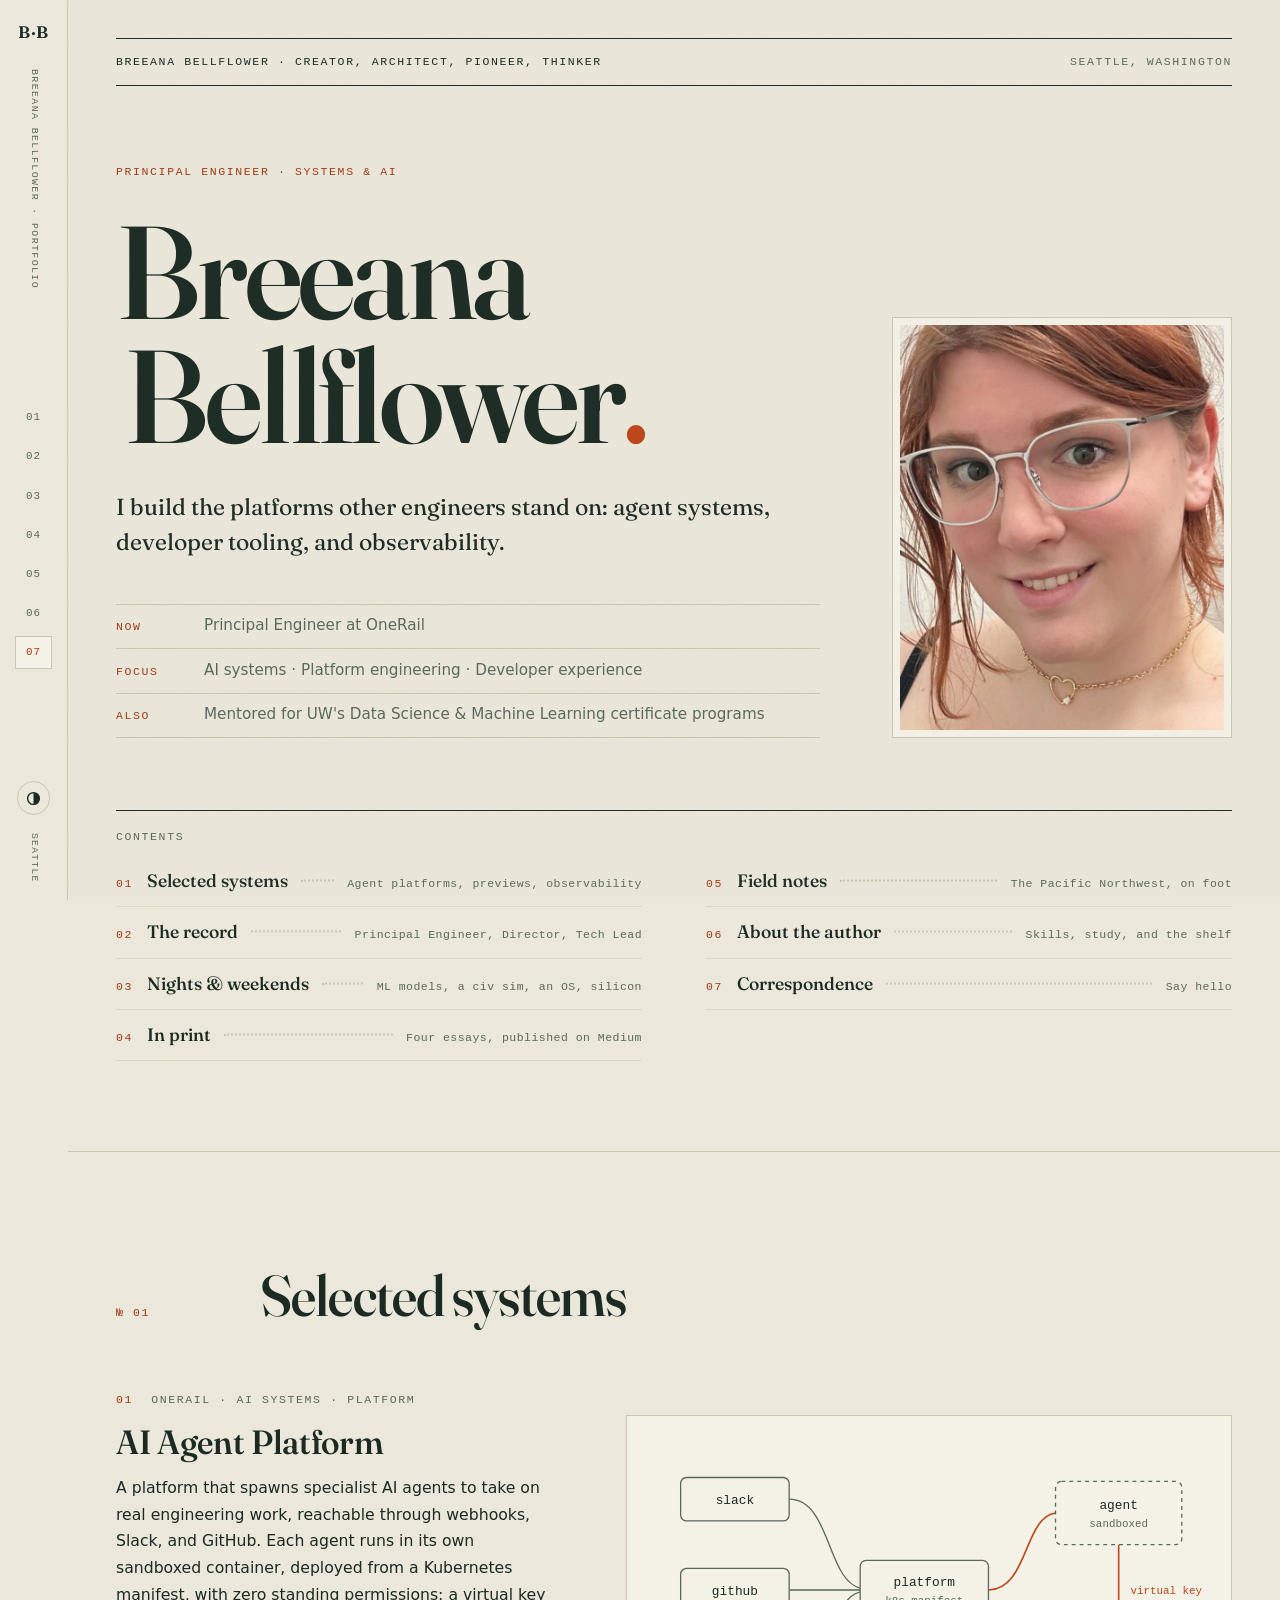
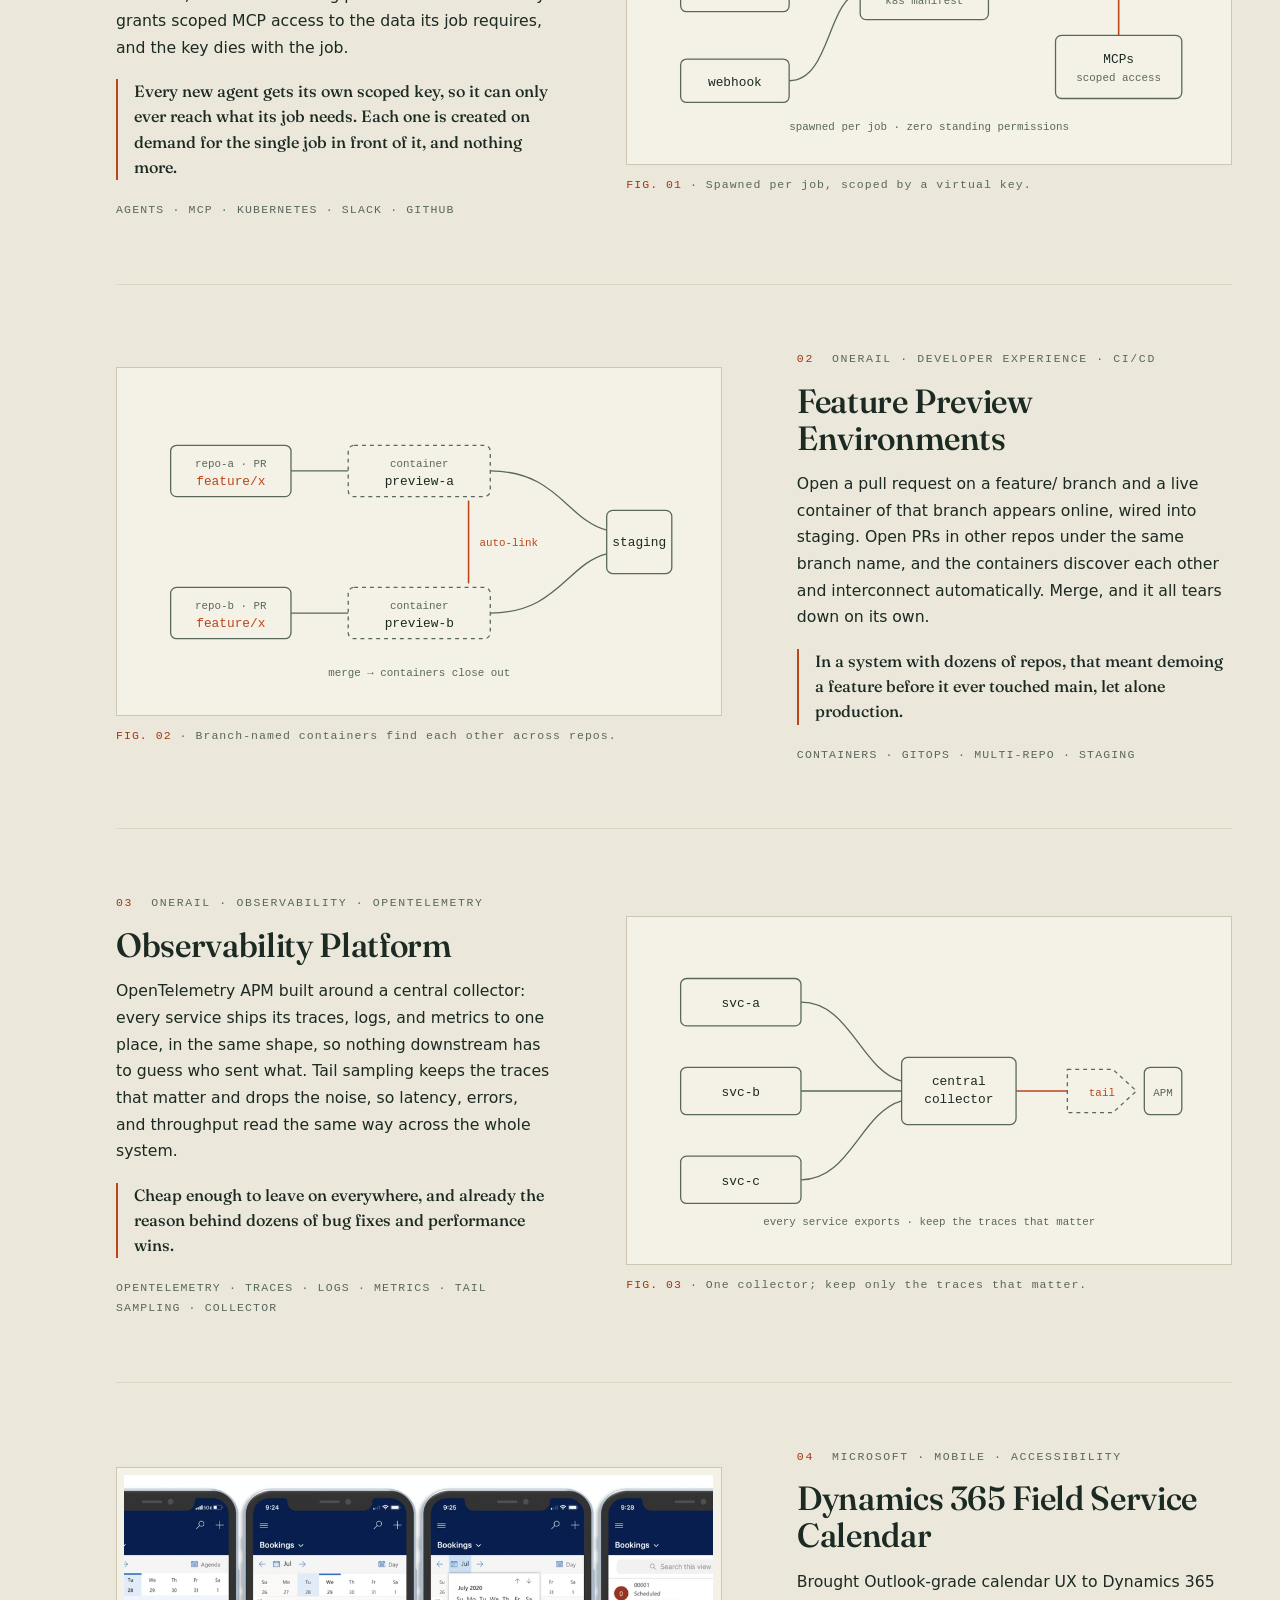
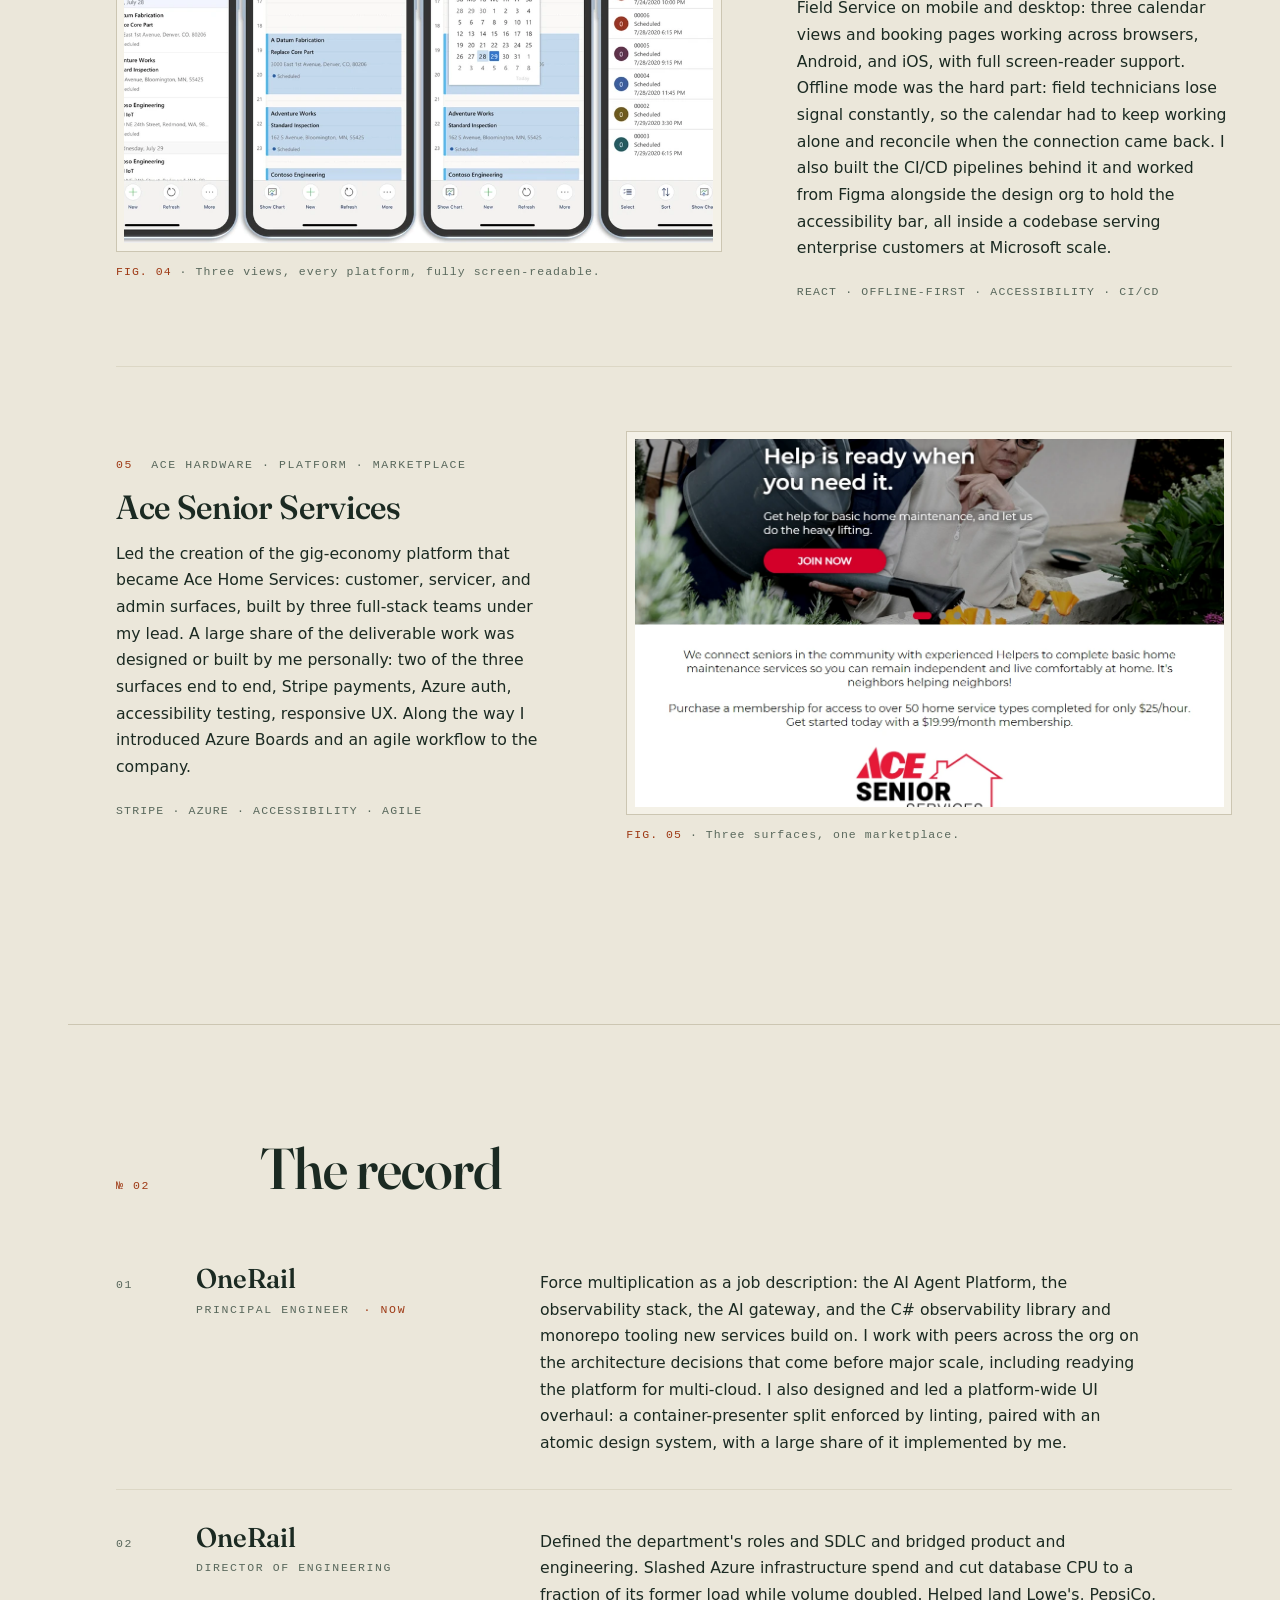
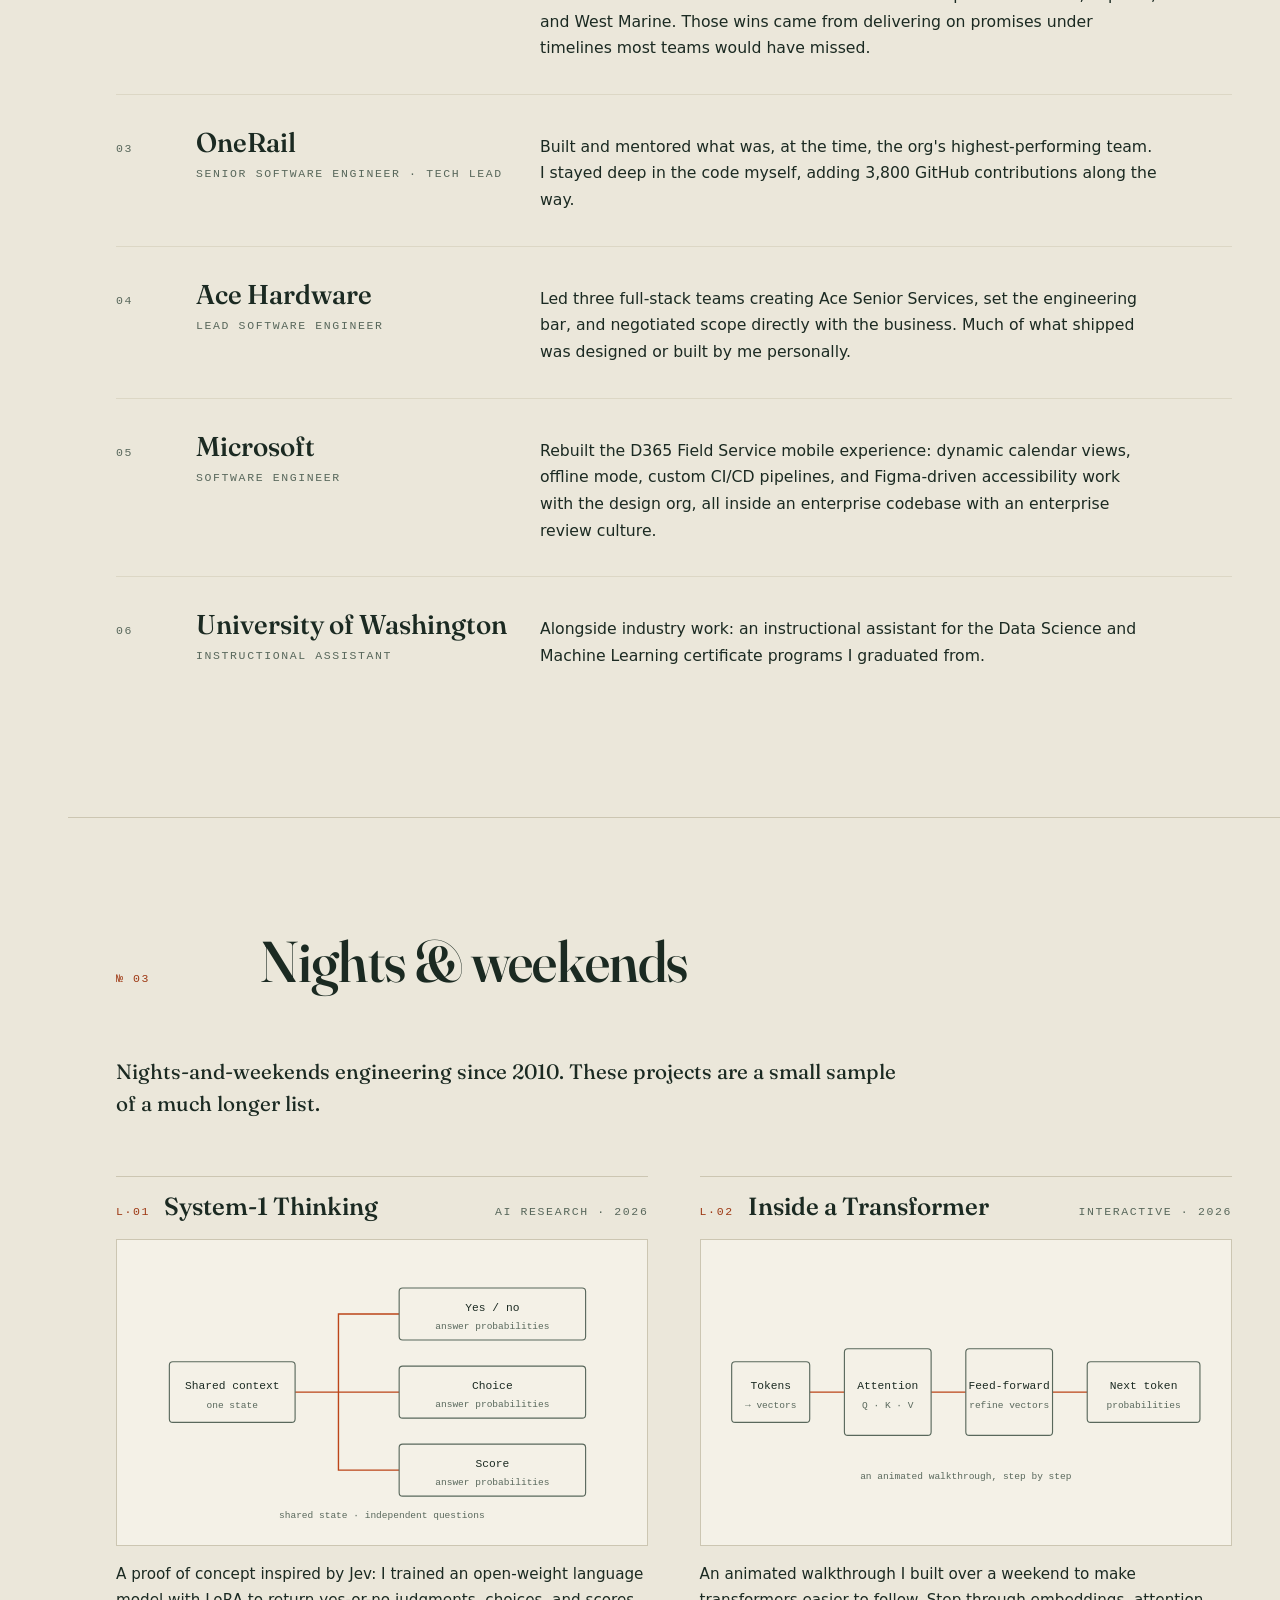
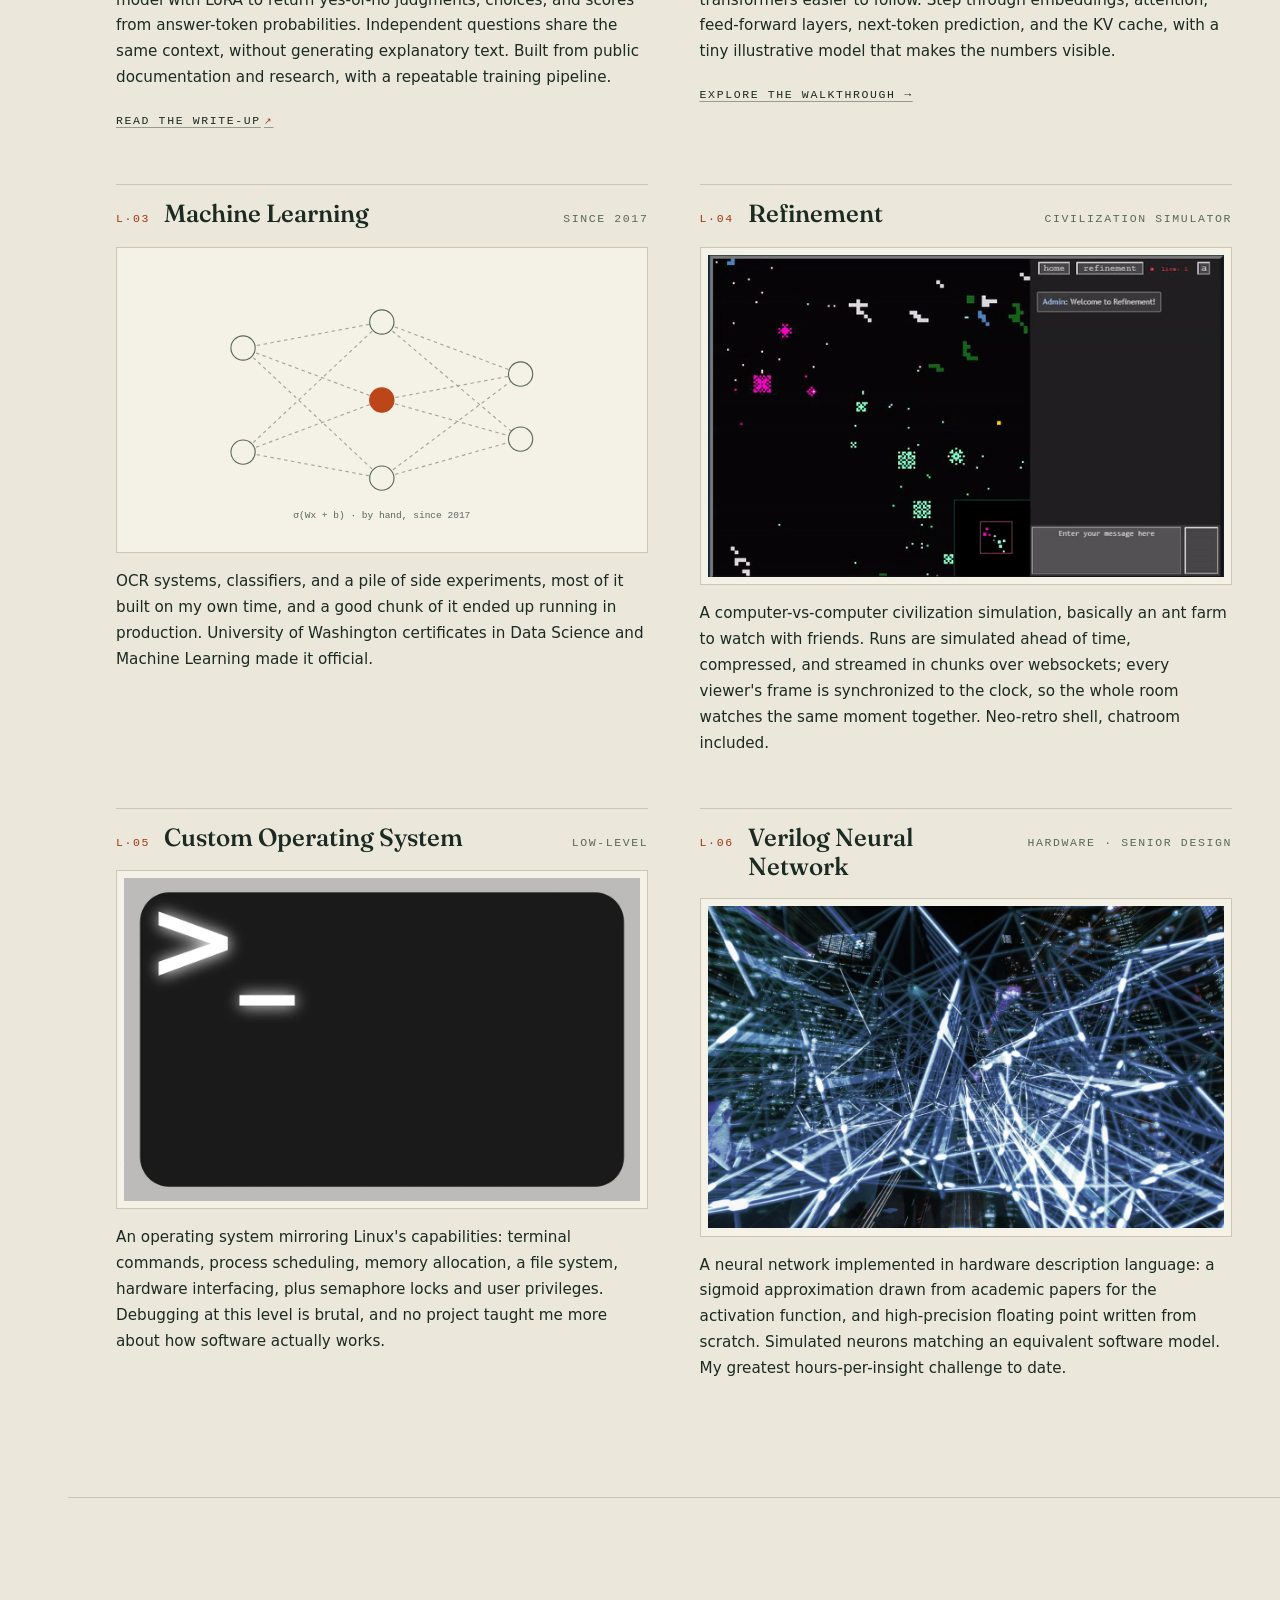
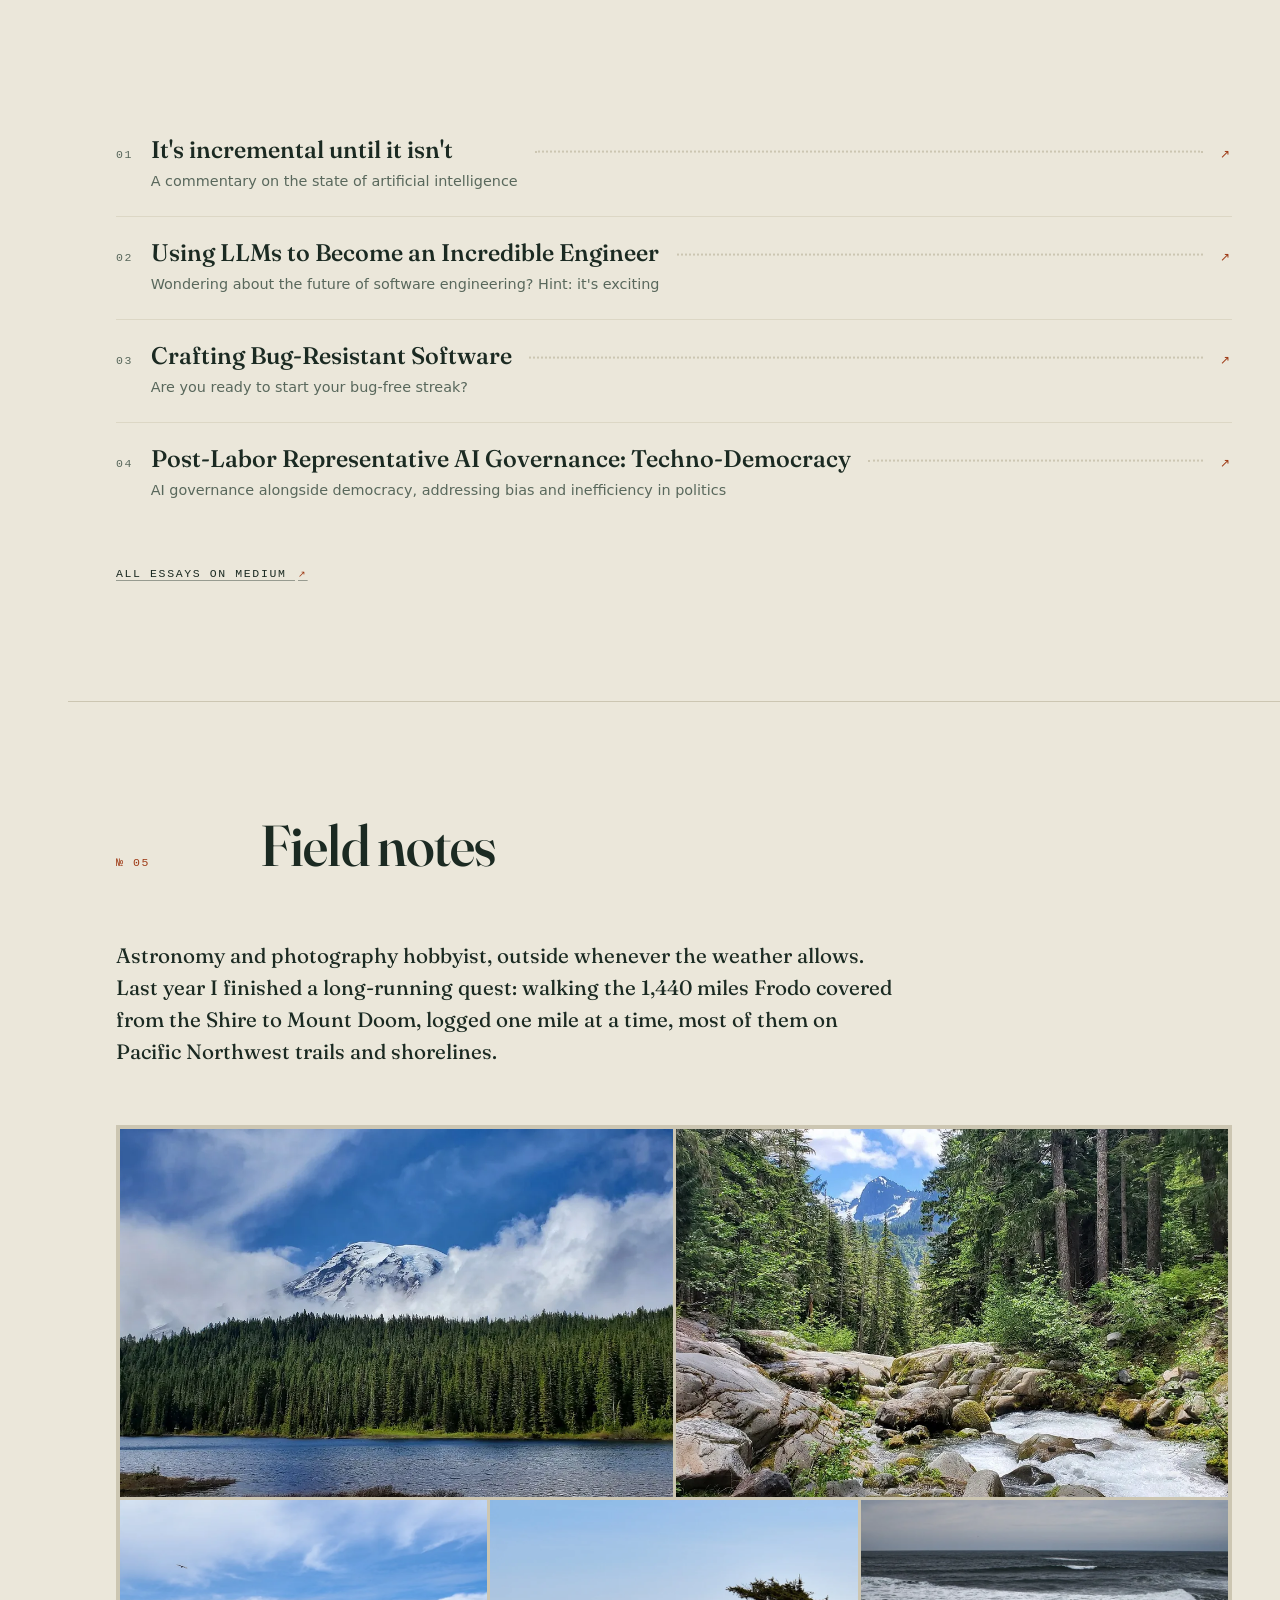
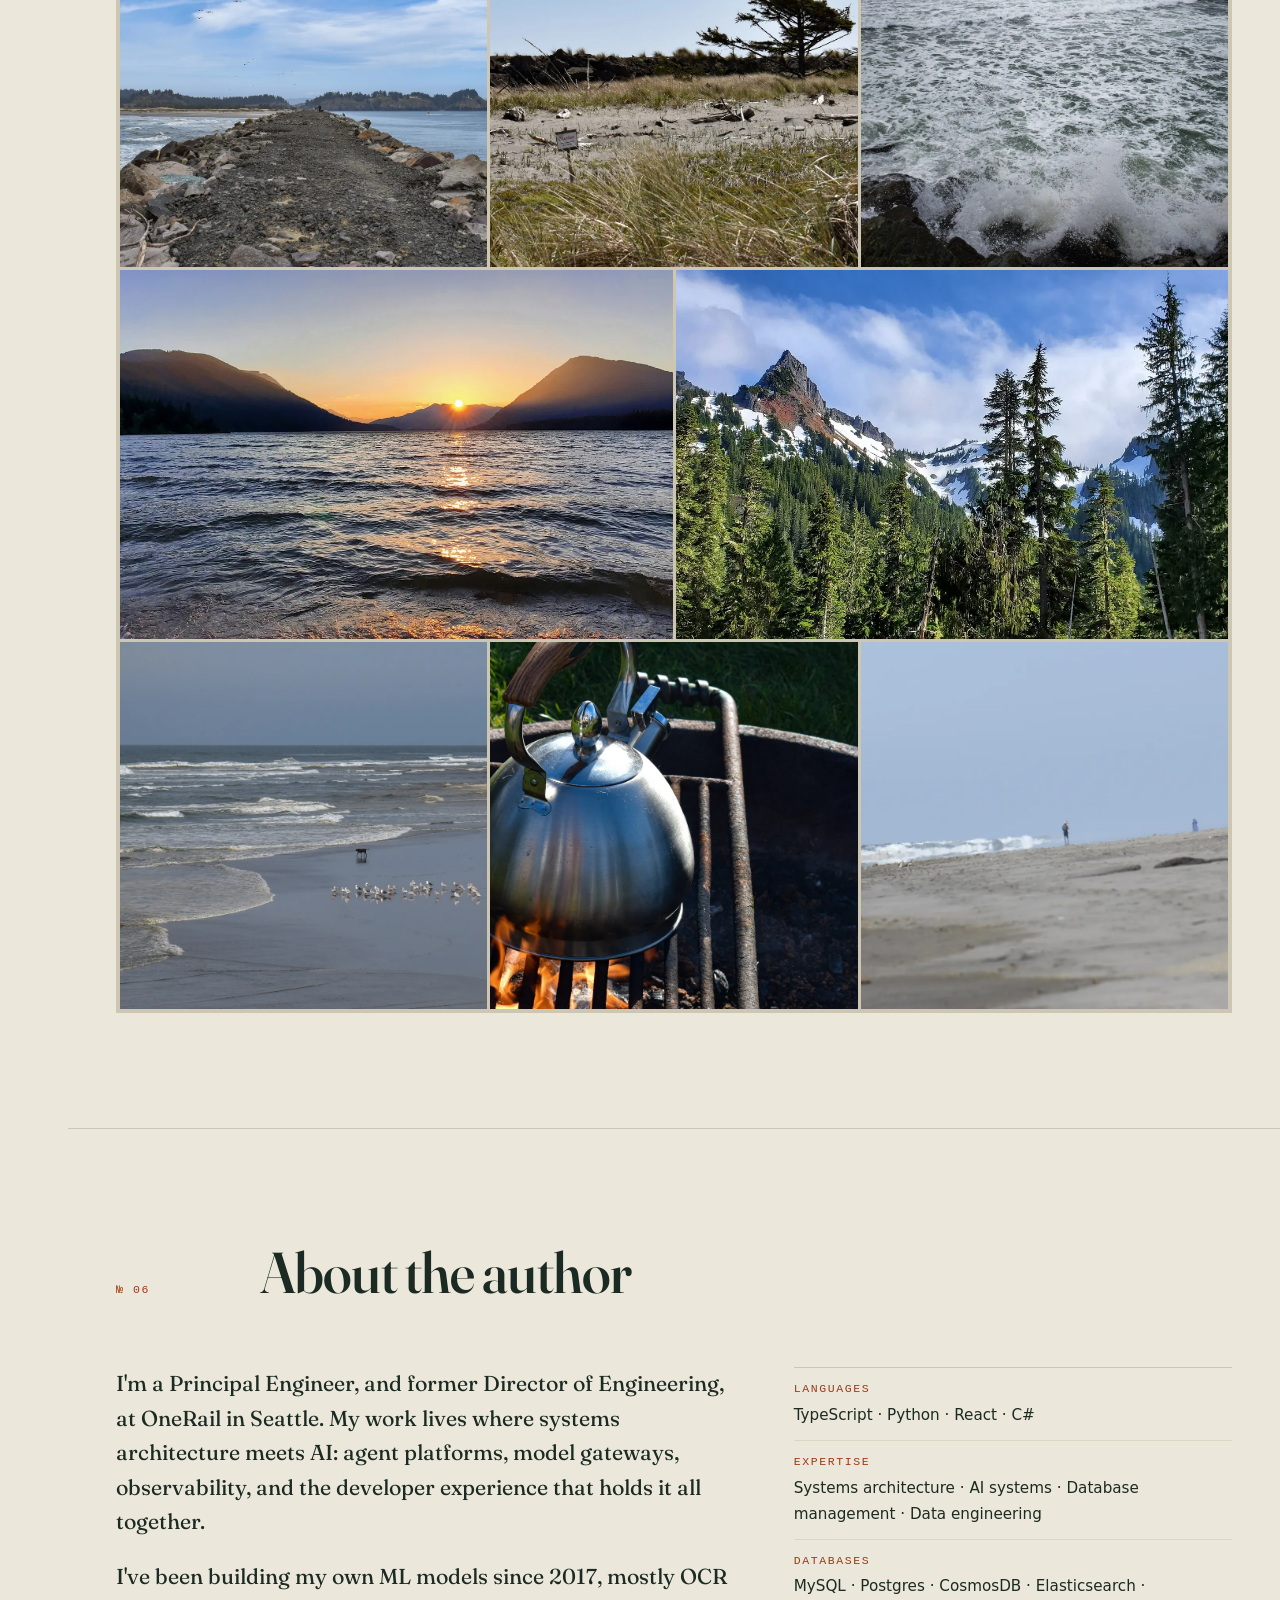
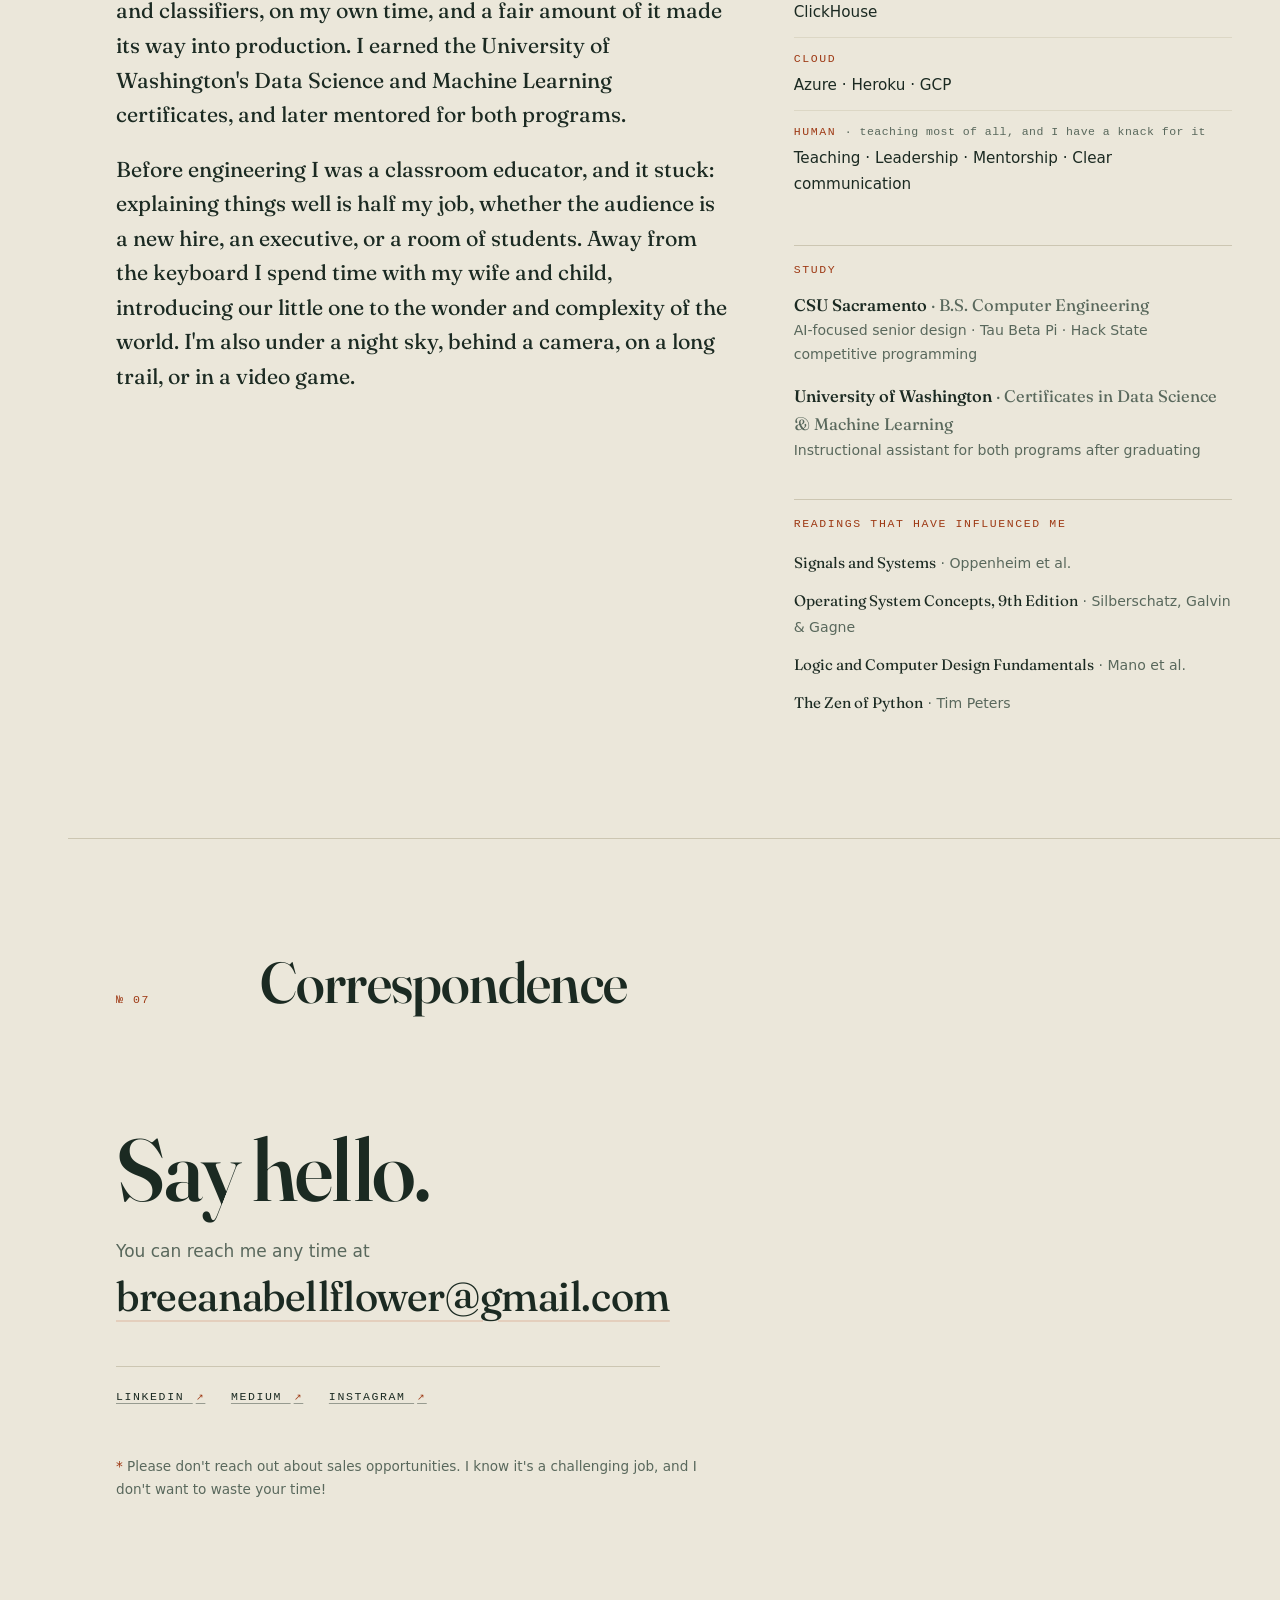
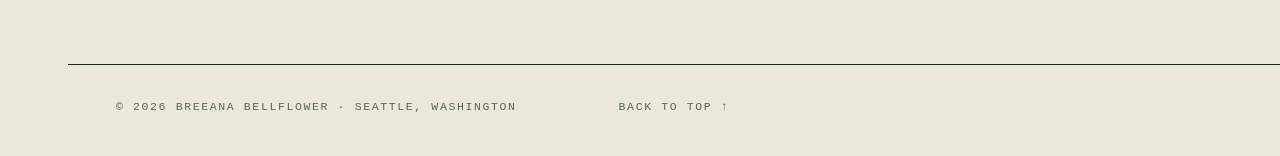
==== commit b3a922c3: "Publish Inside a Transformer education walkthrough" ====
--- a/index.html
+++ b/index.html
@@ -9,6 +9,6 @@
 <link rel="stylesheet" href="/_astro/index.DuGyGYg9.css"><script type="module">document.querySelectorAll("[data-theme-toggle]").forEach(e=>e.addEventListener("click",()=>{const t=document.documentElement.dataset.theme==="dark"?"light":"dark";document.documentElement.dataset.theme=t,localStorage.setItem("theme",t)}));const r=document.querySelector("[data-index-overlay]"),a=document.querySelector("[data-index-open]"),d=document.querySelector("[data-index-close]"),n=e=>{r?.classList.toggle("is-open",e),a?.setAttribute("aria-expanded",String(e)),document.body.classList.toggle("no-scroll",e),e?d?.focus():a?.focus()};a?.addEventListener("click",()=>n(!0));d?.addEventListener("click",()=>n(!1));r?.addEventListener("click",e=>{e.target.closest("a")&&n(!1)});document.addEventListener("keydown",e=>{e.key==="Escape"&&r?.classList.contains("is-open")&&n(!1)});const c=new Map;document.querySelectorAll("[data-spy]").forEach(e=>{const t=e.getAttribute("data-spy");c.set(t,[...c.get(t)??[],e])});if(c.size){const e=new IntersectionObserver(t=>{for(const s of t)s.isIntersecting&&(document.querySelectorAll("[data-spy].is-active").forEach(o=>o.classList.remove("is-active")),c.get(s.target.id)?.forEach(o=>o.classList.add("is-active")))},{rootMargin:"-40% 0px -55% 0px"});c.forEach((t,s)=>{const o=document.getElementById(s);o&&e.observe(o)})}const i=document.querySelectorAll("[data-progress]");if(i.length){let e=!1;const t=()=>{const s=document.documentElement,o=s.scrollHeight-s.clientHeight,u=o>0?s.scrollTop/o:0;i.forEach(m=>m.style.setProperty("--p",String(u))),e=!1};addEventListener("scroll",()=>{e||(e=!0,requestAnimationFrame(t))},{passive:!0}),t()}const l=document.querySelectorAll("[data-reveal]");if(window.matchMedia("(prefers-reduced-motion: reduce)").matches)l.forEach(e=>e.classList.add("is-visible"));else{const e=new IntersectionObserver(t=>{for(const s of t)s.isIntersecting&&(s.target.classList.add("is-visible"),e.unobserve(s.target))},{rootMargin:"0px 0px -8% 0px"});l.forEach(t=>e.observe(t))}
 </script></head> <body data-astro-cid-5hce7sga> <a class="skip-link" href="#main" data-astro-cid-5hce7sga>Skip to content</a> <aside class="spine" data-astro-cid-vevxbnpu> <a class="monogram serif" href="#top" aria-label="Back to top" data-astro-cid-vevxbnpu>B·B</a> <span class="spine-name mono" aria-hidden="true" data-astro-cid-vevxbnpu>Breeana Bellflower · Portfolio</span> <nav class="spine-nav" aria-label="Sections" data-astro-cid-vevxbnpu> <ul data-astro-cid-vevxbnpu> <li data-astro-cid-vevxbnpu> <a href="#systems" data-spy="systems" aria-label="01: Selected systems" data-astro-cid-vevxbnpu> <span class="num mono" data-astro-cid-vevxbnpu>01</span> <span class="lbl mono" data-astro-cid-vevxbnpu>Systems</span> </a> </li><li data-astro-cid-vevxbnpu> <a href="#record" data-spy="record" aria-label="02: The record" data-astro-cid-vevxbnpu> <span class="num mono" data-astro-cid-vevxbnpu>02</span> <span class="lbl mono" data-astro-cid-vevxbnpu>Record</span> </a> </li><li data-astro-cid-vevxbnpu> <a href="#lab" data-spy="lab" aria-label="03: Nights &#38; weekends" data-astro-cid-vevxbnpu> <span class="num mono" data-astro-cid-vevxbnpu>03</span> <span class="lbl mono" data-astro-cid-vevxbnpu>Lab</span> </a> </li><li data-astro-cid-vevxbnpu> <a href="#writing" data-spy="writing" aria-label="04: In print" data-astro-cid-vevxbnpu> <span class="num mono" data-astro-cid-vevxbnpu>04</span> <span class="lbl mono" data-astro-cid-vevxbnpu>Writing</span> </a> </li><li data-astro-cid-vevxbnpu> <a href="#field" data-spy="field" aria-label="05: Field notes" data-astro-cid-vevxbnpu> <span class="num mono" data-astro-cid-vevxbnpu>05</span> <span class="lbl mono" data-astro-cid-vevxbnpu>Field</span> </a> </li><li data-astro-cid-vevxbnpu> <a href="#about" data-spy="about" aria-label="06: About the author" data-astro-cid-vevxbnpu> <span class="num mono" data-astro-cid-vevxbnpu>06</span> <span class="lbl mono" data-astro-cid-vevxbnpu>About</span> </a> </li><li data-astro-cid-vevxbnpu> <a href="#contact" data-spy="contact" aria-label="07: Correspondence" data-astro-cid-vevxbnpu> <span class="num mono" data-astro-cid-vevxbnpu>07</span> <span class="lbl mono" data-astro-cid-vevxbnpu>Contact</span> </a> </li> </ul> </nav> <div class="spine-foot" data-astro-cid-vevxbnpu> <button class="ctl" type="button" data-theme-toggle aria-label="Toggle color theme" title="Toggle color theme" data-astro-cid-vevxbnpu> <svg width="15" height="15" viewBox="0 0 16 16" fill="none" aria-hidden="true" data-astro-cid-vevxbnpu> <circle cx="8" cy="8" r="6.25" stroke="currentColor" stroke-width="1.5" data-astro-cid-vevxbnpu></circle> <path d="M8 1.75 A 6.25 6.25 0 0 1 8 14.25 Z" fill="currentColor" data-astro-cid-vevxbnpu></path> </svg> </button> <span class="coords mono" aria-hidden="true" data-astro-cid-vevxbnpu>Seattle</span> </div> <span class="progress" data-progress aria-hidden="true" data-astro-cid-vevxbnpu></span> </aside> <header class="masthead" data-astro-cid-vevxbnpu> <a class="mast-name serif" href="#top" data-astro-cid-vevxbnpu>Breeana Bellflower</a> <div class="mast-ctls" data-astro-cid-vevxbnpu> <button class="ctl" type="button" data-theme-toggle aria-label="Toggle color theme" title="Toggle color theme" data-astro-cid-vevxbnpu> <svg width="15" height="15" viewBox="0 0 16 16" fill="none" aria-hidden="true" data-astro-cid-vevxbnpu> <circle cx="8" cy="8" r="6.25" stroke="currentColor" stroke-width="1.5" data-astro-cid-vevxbnpu></circle> <path d="M8 1.75 A 6.25 6.25 0 0 1 8 14.25 Z" fill="currentColor" data-astro-cid-vevxbnpu></path> </svg> </button> <button class="index-btn mono" type="button" data-index-open aria-expanded="false" data-astro-cid-vevxbnpu>
 Index
-</button> </div> <span class="progress" data-progress aria-hidden="true" data-astro-cid-vevxbnpu></span> </header> <div class="index-overlay" data-index-overlay data-astro-cid-vevxbnpu> <div class="index-top" data-astro-cid-vevxbnpu> <span class="mono" data-astro-cid-vevxbnpu>Breeana Bellflower</span> <button class="index-btn mono" type="button" data-index-close data-astro-cid-vevxbnpu>Close</button> </div> <nav aria-label="Index" data-astro-cid-vevxbnpu> <ol class="index-list" data-astro-cid-vevxbnpu> <li data-astro-cid-vevxbnpu> <a href="#systems" data-spy="systems" data-astro-cid-vevxbnpu> <span class="no mono" data-astro-cid-vevxbnpu>01</span> <span class="t serif" data-astro-cid-vevxbnpu>Selected systems</span> </a> </li><li data-astro-cid-vevxbnpu> <a href="#record" data-spy="record" data-astro-cid-vevxbnpu> <span class="no mono" data-astro-cid-vevxbnpu>02</span> <span class="t serif" data-astro-cid-vevxbnpu>The record</span> </a> </li><li data-astro-cid-vevxbnpu> <a href="#lab" data-spy="lab" data-astro-cid-vevxbnpu> <span class="no mono" data-astro-cid-vevxbnpu>03</span> <span class="t serif" data-astro-cid-vevxbnpu>Nights &amp; weekends</span> </a> </li><li data-astro-cid-vevxbnpu> <a href="#writing" data-spy="writing" data-astro-cid-vevxbnpu> <span class="no mono" data-astro-cid-vevxbnpu>04</span> <span class="t serif" data-astro-cid-vevxbnpu>In print</span> </a> </li><li data-astro-cid-vevxbnpu> <a href="#field" data-spy="field" data-astro-cid-vevxbnpu> <span class="no mono" data-astro-cid-vevxbnpu>05</span> <span class="t serif" data-astro-cid-vevxbnpu>Field notes</span> </a> </li><li data-astro-cid-vevxbnpu> <a href="#about" data-spy="about" data-astro-cid-vevxbnpu> <span class="no mono" data-astro-cid-vevxbnpu>06</span> <span class="t serif" data-astro-cid-vevxbnpu>About the author</span> </a> </li><li data-astro-cid-vevxbnpu> <a href="#contact" data-spy="contact" data-astro-cid-vevxbnpu> <span class="no mono" data-astro-cid-vevxbnpu>07</span> <span class="t serif" data-astro-cid-vevxbnpu>Correspondence</span> </a> </li> </ol> </nav> <div class="index-foot" data-astro-cid-vevxbnpu> <div class="index-socials" data-astro-cid-vevxbnpu> <a class="mono ext" href="https://www.linkedin.com/in/breeana-bellflower/" rel="me noopener" target="_blank" data-astro-cid-vevxbnpu> LinkedIn </a><a class="mono ext" href="https://medium.com/@breeanabellflower" rel="me noopener" target="_blank" data-astro-cid-vevxbnpu> Medium </a><a class="mono ext" href="https://www.instagram.com/breeanabellflower/" rel="me noopener" target="_blank" data-astro-cid-vevxbnpu> Instagram </a> </div> <span class="mono coords-line" data-astro-cid-vevxbnpu>47.61° N · 122.33° W</span> </div> </div>  <div class="page" data-astro-cid-5hce7sga> <main id="main" data-astro-cid-5hce7sga>  <section class="cover" id="top" aria-label="Cover" data-astro-cid-e5kvktnr> <div class="container" data-astro-cid-e5kvktnr> <p class="mast mono" data-astro-cid-e5kvktnr> <span data-astro-cid-e5kvktnr>Breeana Bellflower · Creator, Architect, Pioneer, Thinker</span> <span data-astro-cid-e5kvktnr>Seattle, Washington</span> </p> <div class="cover-grid" data-astro-cid-e5kvktnr> <div class="cover-main" data-astro-cid-e5kvktnr> <p class="kicker mono" data-reveal data-astro-cid-e5kvktnr>Principal Engineer · Systems &amp; AI</p> <h1 data-reveal style="--reveal-delay: 0.05s" data-astro-cid-e5kvktnr> <span class="line" data-astro-cid-e5kvktnr>Breeana</span> <span class="line l2" data-astro-cid-e5kvktnr>Bellflower<span class="dot" data-astro-cid-e5kvktnr>.</span></span> </h1> <p class="deck serif" data-reveal style="--reveal-delay: 0.12s" data-astro-cid-e5kvktnr>I build the platforms other engineers stand on: agent systems, developer tooling, and observability.</p> <dl class="cover-meta" data-reveal style="--reveal-delay: 0.18s" data-astro-cid-e5kvktnr> <div class="meta-row" data-astro-cid-e5kvktnr> <dt class="mono" data-astro-cid-e5kvktnr>Now</dt> <dd data-astro-cid-e5kvktnr>Principal Engineer at OneRail</dd> </div><div class="meta-row" data-astro-cid-e5kvktnr> <dt class="mono" data-astro-cid-e5kvktnr>Focus</dt> <dd data-astro-cid-e5kvktnr>AI systems · Platform engineering · Developer experience</dd> </div><div class="meta-row" data-astro-cid-e5kvktnr> <dt class="mono" data-astro-cid-e5kvktnr>Also</dt> <dd data-astro-cid-e5kvktnr>Mentored for UW&#39;s Data Science &amp; Machine Learning certificate programs</dd> </div> </dl> </div> <figure class="portrait" data-reveal style="--reveal-delay: 0.1s" data-astro-cid-e5kvktnr> <div class="plate" data-astro-cid-e5kvktnr> <img src="/images/breeana.webp" alt="Portrait of Breeana Bellflower" width="900" height="900" fetchpriority="high" decoding="async" data-astro-cid-e5kvktnr> </div> </figure> </div> <nav class="toc" aria-label="Contents" data-reveal data-astro-cid-e5kvktnr> <p class="toc-title mono" data-astro-cid-e5kvktnr>Contents</p> <ol data-astro-cid-e5kvktnr> <li data-astro-cid-e5kvktnr> <a href="#systems" data-astro-cid-e5kvktnr> <span class="no mono" data-astro-cid-e5kvktnr>01</span> <span class="t serif" data-astro-cid-e5kvktnr>Selected systems</span> <span class="leader" aria-hidden="true" data-astro-cid-e5kvktnr></span> <span class="d mono" data-astro-cid-e5kvktnr>Agent platforms, previews, observability</span> </a> </li><li data-astro-cid-e5kvktnr> <a href="#record" data-astro-cid-e5kvktnr> <span class="no mono" data-astro-cid-e5kvktnr>02</span> <span class="t serif" data-astro-cid-e5kvktnr>The record</span> <span class="leader" aria-hidden="true" data-astro-cid-e5kvktnr></span> <span class="d mono" data-astro-cid-e5kvktnr>Principal Engineer, Director, Tech Lead</span> </a> </li><li data-astro-cid-e5kvktnr> <a href="#lab" data-astro-cid-e5kvktnr> <span class="no mono" data-astro-cid-e5kvktnr>03</span> <span class="t serif" data-astro-cid-e5kvktnr>Nights &amp; weekends</span> <span class="leader" aria-hidden="true" data-astro-cid-e5kvktnr></span> <span class="d mono" data-astro-cid-e5kvktnr>ML models, a civ sim, an OS, silicon</span> </a> </li><li data-astro-cid-e5kvktnr> <a href="#writing" data-astro-cid-e5kvktnr> <span class="no mono" data-astro-cid-e5kvktnr>04</span> <span class="t serif" data-astro-cid-e5kvktnr>In print</span> <span class="leader" aria-hidden="true" data-astro-cid-e5kvktnr></span> <span class="d mono" data-astro-cid-e5kvktnr>Four essays, published on Medium</span> </a> </li><li data-astro-cid-e5kvktnr> <a href="#field" data-astro-cid-e5kvktnr> <span class="no mono" data-astro-cid-e5kvktnr>05</span> <span class="t serif" data-astro-cid-e5kvktnr>Field notes</span> <span class="leader" aria-hidden="true" data-astro-cid-e5kvktnr></span> <span class="d mono" data-astro-cid-e5kvktnr>The Pacific Northwest, on foot</span> </a> </li><li data-astro-cid-e5kvktnr> <a href="#about" data-astro-cid-e5kvktnr> <span class="no mono" data-astro-cid-e5kvktnr>06</span> <span class="t serif" data-astro-cid-e5kvktnr>About the author</span> <span class="leader" aria-hidden="true" data-astro-cid-e5kvktnr></span> <span class="d mono" data-astro-cid-e5kvktnr>Skills, study, and the shelf</span> </a> </li><li data-astro-cid-e5kvktnr> <a href="#contact" data-astro-cid-e5kvktnr> <span class="no mono" data-astro-cid-e5kvktnr>07</span> <span class="t serif" data-astro-cid-e5kvktnr>Correspondence</span> <span class="leader" aria-hidden="true" data-astro-cid-e5kvktnr></span> <span class="d mono" data-astro-cid-e5kvktnr>Say hello</span> </a> </li> </ol> </nav> </div> </section>  <section id="systems" class="sec" aria-labelledby="systems-title"> <div class="container"> <header class="sec-head" data-reveal> <span class="sec-no mono">№ 01</span> <h2 id="systems-title">Selected systems</h2> </header>  <div class="spreads" data-astro-cid-wkx7uqji> <article class="spread" data-reveal data-astro-cid-wkx7uqji> <div class="text" data-astro-cid-wkx7uqji> <p class="kicker mono" data-astro-cid-wkx7uqji> <span class="no" data-astro-cid-wkx7uqji>01</span> OneRail · AI Systems · Platform </p> <h3 class="serif" data-astro-cid-wkx7uqji>AI Agent Platform</h3> <p class="body" data-astro-cid-wkx7uqji>A platform that spawns specialist AI agents to take on real engineering work, reachable through webhooks, Slack, and GitHub. Each agent runs in its own sandboxed container, deployed from a Kubernetes manifest, with zero standing permissions: a virtual key grants scoped MCP access to the data its job requires, and the key dies with the job.</p> <p class="impact serif" data-astro-cid-wkx7uqji>Every new agent gets its own scoped key, so it can only ever reach what its job needs. Each one is created on demand for the single job in front of it, and nothing more.</p> <p class="tags mono" data-astro-cid-wkx7uqji>Agents · MCP · Kubernetes · Slack · GitHub</p> </div> <figure class="fig" data-astro-cid-wkx7uqji> <div class="plate is-diagram" data-astro-cid-wkx7uqji> <svg viewBox="0 0 560 300" role="img" aria-label="Diagram: Slack, GitHub, and webhooks reach the agent platform, which spawns a sandboxed agent whose virtual key unlocks scoped MCP access" data-astro-cid-uwvadgfv><g class="wire" data-astro-cid-uwvadgfv><path d="M138 58 C 180 58 176 140 210 148" data-astro-cid-uwvadgfv></path><path d="M138 150 H 210" data-astro-cid-uwvadgfv></path><path d="M138 242 C 180 242 176 160 210 152" data-astro-cid-uwvadgfv></path><path d="M340 150 C 380 150 376 76 408 72" class="accent" data-astro-cid-uwvadgfv></path><path d="M472 104 V 196" class="accent" data-astro-cid-uwvadgfv></path></g><g class="box" data-astro-cid-uwvadgfv><rect x="28" y="36" width="110" height="44" rx="6" data-astro-cid-uwvadgfv></rect><rect x="28" y="128" width="110" height="44" rx="6" data-astro-cid-uwvadgfv></rect><rect x="28" y="220" width="110" height="44" rx="6" data-astro-cid-uwvadgfv></rect><rect x="210" y="120" width="130" height="60" rx="6" data-astro-cid-uwvadgfv></rect><rect x="408" y="40" width="128" height="64" rx="6" class="dashed" data-astro-cid-uwvadgfv></rect><rect x="408" y="196" width="128" height="64" rx="6" data-astro-cid-uwvadgfv></rect></g><g class="label" data-astro-cid-uwvadgfv><text x="83" y="63" text-anchor="middle" data-astro-cid-uwvadgfv>slack</text><text x="83" y="155" text-anchor="middle" data-astro-cid-uwvadgfv>github</text><text x="83" y="247" text-anchor="middle" data-astro-cid-uwvadgfv>webhook</text><text x="275" y="146" text-anchor="middle" data-astro-cid-uwvadgfv>platform</text><text x="275" y="164" text-anchor="middle" class="small" data-astro-cid-uwvadgfv>k8s manifest</text><text x="472" y="68" text-anchor="middle" data-astro-cid-uwvadgfv>agent</text><text x="472" y="86" text-anchor="middle" class="small" data-astro-cid-uwvadgfv>sandboxed</text><text x="484" y="154" text-anchor="start" class="small accent-t" data-astro-cid-uwvadgfv>virtual key</text><text x="472" y="224" text-anchor="middle" data-astro-cid-uwvadgfv>MCPs</text><text x="472" y="242" text-anchor="middle" class="small" data-astro-cid-uwvadgfv>scoped access</text><text x="280" y="292" text-anchor="middle" class="small" data-astro-cid-uwvadgfv>spawned per job · zero standing permissions</text></g></svg> </div> <figcaption class="figcap mono" data-astro-cid-wkx7uqji> <span class="fig-no" data-astro-cid-wkx7uqji>Fig. 01</span> · Spawned per job, scoped by a virtual key. </figcaption> </figure> </article><article class="spread" data-reveal data-astro-cid-wkx7uqji> <div class="text" data-astro-cid-wkx7uqji> <p class="kicker mono" data-astro-cid-wkx7uqji> <span class="no" data-astro-cid-wkx7uqji>02</span> OneRail · Developer Experience · CI/CD </p> <h3 class="serif" data-astro-cid-wkx7uqji>Feature Preview Environments</h3> <p class="body" data-astro-cid-wkx7uqji>Open a pull request on a feature/ branch and a live container of that branch appears online, wired into staging. Open PRs in other repos under the same branch name, and the containers discover each other and interconnect automatically. Merge, and it all tears down on its own.</p> <p class="impact serif" data-astro-cid-wkx7uqji>In a system with dozens of repos, that meant demoing a feature before it ever touched main, let alone production.</p> <p class="tags mono" data-astro-cid-wkx7uqji>Containers · GitOps · Multi-repo · Staging</p> </div> <figure class="fig" data-astro-cid-wkx7uqji> <div class="plate is-diagram" data-astro-cid-wkx7uqji> <svg viewBox="0 0 560 300" role="img" aria-label="Diagram: feature branch PRs spawn interconnected preview containers wired to staging; merge tears them down" data-astro-cid-uwvadgfv><g class="wire" data-astro-cid-uwvadgfv><path d="M150 78 H 208" data-astro-cid-uwvadgfv></path><path d="M150 222 H 208" data-astro-cid-uwvadgfv></path><path d="M330 108 V 192" class="accent" data-astro-cid-uwvadgfv></path><path d="M352 78 C 420 78 430 128 470 138" data-astro-cid-uwvadgfv></path><path d="M352 222 C 420 222 430 172 470 162" data-astro-cid-uwvadgfv></path></g><g class="box" data-astro-cid-uwvadgfv><rect x="28" y="52" width="122" height="52" rx="6" data-astro-cid-uwvadgfv></rect><rect x="28" y="196" width="122" height="52" rx="6" data-astro-cid-uwvadgfv></rect><rect x="208" y="52" width="144" height="52" rx="6" class="dashed" data-astro-cid-uwvadgfv></rect><rect x="208" y="196" width="144" height="52" rx="6" class="dashed" data-astro-cid-uwvadgfv></rect><rect x="470" y="118" width="66" height="64" rx="6" data-astro-cid-uwvadgfv></rect></g><g class="label" data-astro-cid-uwvadgfv><text x="89" y="74" text-anchor="middle" class="small" data-astro-cid-uwvadgfv>repo-a · PR</text><text x="89" y="92" text-anchor="middle" class="accent-t" data-astro-cid-uwvadgfv>feature/x</text><text x="89" y="218" text-anchor="middle" class="small" data-astro-cid-uwvadgfv>repo-b · PR</text><text x="89" y="236" text-anchor="middle" class="accent-t" data-astro-cid-uwvadgfv>feature/x</text><text x="280" y="74" text-anchor="middle" class="small" data-astro-cid-uwvadgfv>container</text><text x="280" y="92" text-anchor="middle" data-astro-cid-uwvadgfv>preview-a</text><text x="280" y="218" text-anchor="middle" class="small" data-astro-cid-uwvadgfv>container</text><text x="280" y="236" text-anchor="middle" data-astro-cid-uwvadgfv>preview-b</text><text x="341" y="154" text-anchor="start" class="small accent-t" data-astro-cid-uwvadgfv>auto-link</text><text x="503" y="154" text-anchor="middle" data-astro-cid-uwvadgfv>staging</text><text x="280" y="286" text-anchor="middle" class="small" data-astro-cid-uwvadgfv>merge → containers close out</text></g></svg> </div> <figcaption class="figcap mono" data-astro-cid-wkx7uqji> <span class="fig-no" data-astro-cid-wkx7uqji>Fig. 02</span> · Branch-named containers find each other across repos. </figcaption> </figure> </article><article class="spread" data-reveal data-astro-cid-wkx7uqji> <div class="text" data-astro-cid-wkx7uqji> <p class="kicker mono" data-astro-cid-wkx7uqji> <span class="no" data-astro-cid-wkx7uqji>03</span> OneRail · Observability · OpenTelemetry </p> <h3 class="serif" data-astro-cid-wkx7uqji>Observability Platform</h3> <p class="body" data-astro-cid-wkx7uqji>OpenTelemetry APM built around a central collector: every service ships its traces, logs, and metrics to one place, in the same shape, so nothing downstream has to guess who sent what. Tail sampling keeps the traces that matter and drops the noise, so latency, errors, and throughput read the same way across the whole system.</p> <p class="impact serif" data-astro-cid-wkx7uqji>Cheap enough to leave on everywhere, and already the reason behind dozens of bug fixes and performance wins.</p> <p class="tags mono" data-astro-cid-wkx7uqji>OpenTelemetry · Traces · Logs · Metrics · Tail sampling · Collector</p> </div> <figure class="fig" data-astro-cid-wkx7uqji> <div class="plate is-diagram" data-astro-cid-wkx7uqji> <svg viewBox="0 0 560 300" role="img" aria-label="Diagram: services export telemetry to a central collector with tail sampling feeding APM" data-astro-cid-uwvadgfv><g class="wire" data-astro-cid-uwvadgfv><path d="M150 60 C 200 60 210 128 252 140" data-astro-cid-uwvadgfv></path><path d="M150 150 H 252" data-astro-cid-uwvadgfv></path><path d="M150 240 C 200 240 210 172 252 160" data-astro-cid-uwvadgfv></path><path d="M368 150 H 420" class="accent" data-astro-cid-uwvadgfv></path></g><g class="box" data-astro-cid-uwvadgfv><rect x="28" y="36" width="122" height="48" rx="6" data-astro-cid-uwvadgfv></rect><rect x="28" y="126" width="122" height="48" rx="6" data-astro-cid-uwvadgfv></rect><rect x="28" y="216" width="122" height="48" rx="6" data-astro-cid-uwvadgfv></rect><rect x="252" y="116" width="116" height="68" rx="6" data-astro-cid-uwvadgfv></rect><path d="M420 128 L 466 128 L 490 150 L 466 172 L 420 172 Z" class="dashed" data-astro-cid-uwvadgfv></path><rect x="498" y="126" width="38" height="48" rx="6" data-astro-cid-uwvadgfv></rect></g><g class="label" data-astro-cid-uwvadgfv><text x="89" y="65" text-anchor="middle" data-astro-cid-uwvadgfv>svc-a</text><text x="89" y="155" text-anchor="middle" data-astro-cid-uwvadgfv>svc-b</text><text x="89" y="245" text-anchor="middle" data-astro-cid-uwvadgfv>svc-c</text><text x="310" y="144" text-anchor="middle" data-astro-cid-uwvadgfv>central</text><text x="310" y="162" text-anchor="middle" data-astro-cid-uwvadgfv>collector</text><text x="455" y="155" text-anchor="middle" class="small accent-t" data-astro-cid-uwvadgfv>tail</text><text x="517" y="155" text-anchor="middle" class="small" data-astro-cid-uwvadgfv>APM</text><text x="280" y="286" text-anchor="middle" class="small" data-astro-cid-uwvadgfv>every service exports · keep the traces that matter</text></g></svg> </div> <figcaption class="figcap mono" data-astro-cid-wkx7uqji> <span class="fig-no" data-astro-cid-wkx7uqji>Fig. 03</span> · One collector; keep only the traces that matter. </figcaption> </figure> </article><article class="spread" data-reveal data-astro-cid-wkx7uqji> <div class="text" data-astro-cid-wkx7uqji> <p class="kicker mono" data-astro-cid-wkx7uqji> <span class="no" data-astro-cid-wkx7uqji>04</span> Microsoft · Mobile · Accessibility </p> <h3 class="serif" data-astro-cid-wkx7uqji>Dynamics 365 Field Service Calendar</h3> <p class="body" data-astro-cid-wkx7uqji>Brought Outlook-grade calendar UX to Dynamics 365 Field Service on mobile and desktop: three calendar views and booking pages working across browsers, Android, and iOS, with full screen-reader support. Offline mode was the hard part: field technicians lose signal constantly, so the calendar had to keep working alone and reconcile when the connection came back. I also built the CI/CD pipelines behind it and worked from Figma alongside the design org to hold the accessibility bar, all inside a codebase serving enterprise customers at Microsoft scale.</p>  <p class="tags mono" data-astro-cid-wkx7uqji>React · Offline-first · Accessibility · CI/CD</p> </div> <figure class="fig" data-astro-cid-wkx7uqji> <div class="plate " data-astro-cid-wkx7uqji> <img src="/images/d365.webp" alt="Field Service booking calendar on a mobile device" loading="lazy" decoding="async" data-astro-cid-wkx7uqji> </div> <figcaption class="figcap mono" data-astro-cid-wkx7uqji> <span class="fig-no" data-astro-cid-wkx7uqji>Fig. 04</span> · Three views, every platform, fully screen-readable. </figcaption> </figure> </article><article class="spread" data-reveal data-astro-cid-wkx7uqji> <div class="text" data-astro-cid-wkx7uqji> <p class="kicker mono" data-astro-cid-wkx7uqji> <span class="no" data-astro-cid-wkx7uqji>05</span> Ace Hardware · Platform · Marketplace </p> <h3 class="serif" data-astro-cid-wkx7uqji>Ace Senior Services</h3> <p class="body" data-astro-cid-wkx7uqji>Led the creation of the gig-economy platform that became Ace Home Services: customer, servicer, and admin surfaces, built by three full-stack teams under my lead. A large share of the deliverable work was designed or built by me personally: two of the three surfaces end to end, Stripe payments, Azure auth, accessibility testing, responsive UX. Along the way I introduced Azure Boards and an agile workflow to the company.</p>  <p class="tags mono" data-astro-cid-wkx7uqji>Stripe · Azure · Accessibility · Agile</p> </div> <figure class="fig" data-astro-cid-wkx7uqji> <div class="plate " data-astro-cid-wkx7uqji> <img src="/images/ace.webp" alt="Ace Senior Services web application screens" loading="lazy" decoding="async" data-astro-cid-wkx7uqji> </div> <figcaption class="figcap mono" data-astro-cid-wkx7uqji> <span class="fig-no" data-astro-cid-wkx7uqji>Fig. 05</span> · Three surfaces, one marketplace. </figcaption> </figure> </article> </div>  </div> </section>  <section id="record" class="sec" aria-labelledby="record-title"> <div class="container"> <header class="sec-head" data-reveal> <span class="sec-no mono">№ 02</span> <h2 id="record-title">The record</h2> </header>  <ol class="ledger" data-astro-cid-7bna3diu> <li class="row" data-reveal data-astro-cid-7bna3diu> <span class="no mono" data-astro-cid-7bna3diu>01</span> <div class="who" data-astro-cid-7bna3diu> <h3 class="serif" data-astro-cid-7bna3diu>OneRail</h3> <p class="role mono" data-astro-cid-7bna3diu> Principal Engineer <span class="now" data-astro-cid-7bna3diu>· Now</span> </p> </div> <p class="body" data-astro-cid-7bna3diu>Force multiplication as a job description: the AI Agent Platform, the observability stack, the AI gateway, and the C# observability library and monorepo tooling new services build on. I work with peers across the org on the architecture decisions that come before major scale, including readying the platform for multi-cloud. I also designed and led a platform-wide UI overhaul: a container-presenter split enforced by linting, paired with an atomic design system, with a large share of it implemented by me.</p> </li><li class="row" data-reveal data-astro-cid-7bna3diu> <span class="no mono" data-astro-cid-7bna3diu>02</span> <div class="who" data-astro-cid-7bna3diu> <h3 class="serif" data-astro-cid-7bna3diu>OneRail</h3> <p class="role mono" data-astro-cid-7bna3diu> Director of Engineering  </p> </div> <p class="body" data-astro-cid-7bna3diu>Defined the department&#39;s roles and SDLC and bridged product and engineering. Slashed Azure infrastructure spend and cut database CPU to a fraction of its former load while volume doubled. Helped land Lowe&#39;s, PepsiCo, and West Marine. Those wins came from delivering on promises under timelines most teams would have missed.</p> </li><li class="row" data-reveal data-astro-cid-7bna3diu> <span class="no mono" data-astro-cid-7bna3diu>03</span> <div class="who" data-astro-cid-7bna3diu> <h3 class="serif" data-astro-cid-7bna3diu>OneRail</h3> <p class="role mono" data-astro-cid-7bna3diu> Senior Software Engineer · Tech Lead  </p> </div> <p class="body" data-astro-cid-7bna3diu>Built and mentored what was, at the time, the org&#39;s highest-performing team. I stayed deep in the code myself, adding 3,800 GitHub contributions along the way.</p> </li><li class="row" data-reveal data-astro-cid-7bna3diu> <span class="no mono" data-astro-cid-7bna3diu>04</span> <div class="who" data-astro-cid-7bna3diu> <h3 class="serif" data-astro-cid-7bna3diu>Ace Hardware</h3> <p class="role mono" data-astro-cid-7bna3diu> Lead Software Engineer  </p> </div> <p class="body" data-astro-cid-7bna3diu>Led three full-stack teams creating Ace Senior Services, set the engineering bar, and negotiated scope directly with the business. Much of what shipped was designed or built by me personally.</p> </li><li class="row" data-reveal data-astro-cid-7bna3diu> <span class="no mono" data-astro-cid-7bna3diu>05</span> <div class="who" data-astro-cid-7bna3diu> <h3 class="serif" data-astro-cid-7bna3diu>Microsoft</h3> <p class="role mono" data-astro-cid-7bna3diu> Software Engineer  </p> </div> <p class="body" data-astro-cid-7bna3diu>Rebuilt the D365 Field Service mobile experience: dynamic calendar views, offline mode, custom CI/CD pipelines, and Figma-driven accessibility work with the design org, all inside an enterprise codebase with an enterprise review culture.</p> </li><li class="row" data-reveal data-astro-cid-7bna3diu> <span class="no mono" data-astro-cid-7bna3diu>06</span> <div class="who" data-astro-cid-7bna3diu> <h3 class="serif" data-astro-cid-7bna3diu>University of Washington</h3> <p class="role mono" data-astro-cid-7bna3diu> Instructional Assistant  </p> </div> <p class="body" data-astro-cid-7bna3diu>Alongside industry work: an instructional assistant for the Data Science and Machine Learning certificate programs I graduated from.</p> </li> </ol>  </div> </section>  <section id="lab" class="sec" aria-labelledby="lab-title"> <div class="container"> <header class="sec-head" data-reveal> <span class="sec-no mono">№ 03</span> <h2 id="lab-title">Nights &amp; weekends</h2> </header>  <p class="intro serif" data-reveal data-astro-cid-mingr44g>Nights-and-weekends engineering since 2010. These projects are a small sample of a much longer list.</p> <div class="grid" data-astro-cid-mingr44g> <article class="item" data-reveal style="--reveal-delay: 0s" data-astro-cid-mingr44g> <header class="head" data-astro-cid-mingr44g> <span class="no mono" data-astro-cid-mingr44g>L·01</span> <h3 class="serif" data-astro-cid-mingr44g>System-1 Thinking</h3> <span class="meta mono" data-astro-cid-mingr44g>AI research · 2026</span> </header> <figure class="plate is-diagram" data-astro-cid-mingr44g> <svg viewBox="0 0 560 300" role="img" aria-label="Diagram: three independent questions about a shared context return yes-or-no judgments, choices, and scores" data-astro-cid-uwvadgfv><g class="wire" data-astro-cid-uwvadgfv><path d="M180 150 H230 V60 H300 M230 150 H300 M230 150 V240 H300" class="accent" data-astro-cid-uwvadgfv></path></g><g class="box" data-astro-cid-uwvadgfv><rect x="35" y="115" width="145" height="70" rx="4" data-astro-cid-uwvadgfv></rect><rect x="300" y="30" width="215" height="60" rx="4" data-astro-cid-uwvadgfv></rect><rect x="300" y="120" width="215" height="60" rx="4" data-astro-cid-uwvadgfv></rect><rect x="300" y="210" width="215" height="60" rx="4" data-astro-cid-uwvadgfv></rect></g><g class="label" data-astro-cid-uwvadgfv><text x="107.5" y="147" text-anchor="middle" data-astro-cid-uwvadgfv>Shared context</text><text x="107.5" y="168" text-anchor="middle" class="small" data-astro-cid-uwvadgfv>one state</text><text x="407.5" y="56" text-anchor="middle" data-astro-cid-uwvadgfv>Yes / no</text><text x="407.5" y="77" text-anchor="middle" class="small" data-astro-cid-uwvadgfv>answer probabilities</text><text x="407.5" y="146" text-anchor="middle" data-astro-cid-uwvadgfv>Choice</text><text x="407.5" y="167" text-anchor="middle" class="small" data-astro-cid-uwvadgfv>answer probabilities</text><text x="407.5" y="236" text-anchor="middle" data-astro-cid-uwvadgfv>Score</text><text x="407.5" y="257" text-anchor="middle" class="small" data-astro-cid-uwvadgfv>answer probabilities</text><text x="280" y="295" text-anchor="middle" class="small" data-astro-cid-uwvadgfv>shared state · independent questions</text></g></svg> </figure> <p class="body" data-astro-cid-mingr44g>A proof of concept inspired by Jev: I trained an open-weight language model with LoRA to return yes-or-no judgments, choices, and scores from answer-token probabilities. Independent questions share the same context, without generating explanatory text. Built from public documentation and research, with a repeatable training pipeline.</p> <p class="body" data-astro-cid-mingr44g><a class="mono ext" href="https://medium.com/@breeanabellflower/how-i-recreated-jevs-system-1-thinking-fb994590a85b" target="_blank" rel="noopener">Read the write-up</a></p> </article><article class="item" data-reveal style="--reveal-delay: 0.08s" data-astro-cid-mingr44g> <header class="head" data-astro-cid-mingr44g> <span class="no mono" data-astro-cid-mingr44g>L·02</span> <h3 class="serif" data-astro-cid-mingr44g>Machine Learning</h3> <span class="meta mono" data-astro-cid-mingr44g>Since 2017</span> </header> <figure class="plate is-diagram" data-astro-cid-mingr44g> <svg viewBox="0 0 560 300" role="img" aria-label="Diagram: a small neural network" data-astro-cid-uwvadgfv><g class="wire dim" data-astro-cid-uwvadgfv><path d="M120 90 L 280 60 M120 90 L 280 150 M120 90 L 280 240" data-astro-cid-uwvadgfv></path><path d="M120 210 L 280 60 M120 210 L 280 150 M120 210 L 280 240" data-astro-cid-uwvadgfv></path><path d="M280 60 L 440 120 M280 150 L 440 120 M280 240 L 440 120" data-astro-cid-uwvadgfv></path><path d="M280 60 L 440 195 M280 150 L 440 195 M280 240 L 440 195" data-astro-cid-uwvadgfv></path></g><g class="node" data-astro-cid-uwvadgfv><circle cx="120" cy="90" r="14" data-astro-cid-uwvadgfv></circle><circle cx="120" cy="210" r="14" data-astro-cid-uwvadgfv></circle><circle cx="280" cy="60" r="14" data-astro-cid-uwvadgfv></circle><circle cx="280" cy="150" r="14" class="accent-fill" data-astro-cid-uwvadgfv></circle><circle cx="280" cy="240" r="14" data-astro-cid-uwvadgfv></circle><circle cx="440" cy="120" r="14" data-astro-cid-uwvadgfv></circle><circle cx="440" cy="195" r="14" data-astro-cid-uwvadgfv></circle></g><g class="label" data-astro-cid-uwvadgfv><text x="280" y="286" text-anchor="middle" class="small" data-astro-cid-uwvadgfv>σ(Wx + b) · by hand, since 2017</text></g></svg> </figure> <p class="body" data-astro-cid-mingr44g>OCR systems, classifiers, and a pile of side experiments, most of it built on my own time, and a good chunk of it ended up running in production. University of Washington certificates in Data Science and Machine Learning made it official.</p> </article><article class="item" data-reveal style="--reveal-delay: 0s" data-astro-cid-mingr44g> <header class="head" data-astro-cid-mingr44g> <span class="no mono" data-astro-cid-mingr44g>L·03</span> <h3 class="serif" data-astro-cid-mingr44g>Refinement</h3> <span class="meta mono" data-astro-cid-mingr44g>Civilization simulator</span> </header> <figure class="plate " data-astro-cid-mingr44g> <img src="/images/refinement.gif" alt="Refinement civilization simulation running in the browser" loading="lazy" decoding="async" data-astro-cid-mingr44g> </figure> <p class="body" data-astro-cid-mingr44g>A computer-vs-computer civilization simulation, basically an ant farm to watch with friends. Runs are simulated ahead of time, compressed, and streamed in chunks over websockets; every viewer&#39;s frame is synchronized to the clock, so the whole room watches the same moment together. Neo-retro shell, chatroom included.</p> </article><article class="item" data-reveal style="--reveal-delay: 0.08s" data-astro-cid-mingr44g> <header class="head" data-astro-cid-mingr44g> <span class="no mono" data-astro-cid-mingr44g>L·04</span> <h3 class="serif" data-astro-cid-mingr44g>Custom Operating System</h3> <span class="meta mono" data-astro-cid-mingr44g>Low-level</span> </header> <figure class="plate " data-astro-cid-mingr44g> <img src="/images/terminal.webp" alt="Terminal session in a custom operating system" loading="lazy" decoding="async" data-astro-cid-mingr44g> </figure> <p class="body" data-astro-cid-mingr44g>An operating system mirroring Linux&#39;s capabilities: terminal commands, process scheduling, memory allocation, a file system, hardware interfacing, plus semaphore locks and user privileges. Debugging at this level is brutal, and no project taught me more about how software actually works.</p> </article><article class="item" data-reveal style="--reveal-delay: 0s" data-astro-cid-mingr44g> <header class="head" data-astro-cid-mingr44g> <span class="no mono" data-astro-cid-mingr44g>L·05</span> <h3 class="serif" data-astro-cid-mingr44g>Verilog Neural Network</h3> <span class="meta mono" data-astro-cid-mingr44g>Hardware · Senior design</span> </header> <figure class="plate " data-astro-cid-mingr44g> <img src="/images/neuralnet.webp" alt="Hardware neural network diagrams and equations" loading="lazy" decoding="async" data-astro-cid-mingr44g> </figure> <p class="body" data-astro-cid-mingr44g>A neural network implemented in hardware description language: a sigmoid approximation drawn from academic papers for the activation function, and high-precision floating point written from scratch. Simulated neurons matching an equivalent software model. My greatest hours-per-insight challenge to date.</p> </article> </div>  </div> </section>  <section id="writing" class="sec" aria-labelledby="writing-title"> <div class="container"> <header class="sec-head" data-reveal> <span class="sec-no mono">№ 04</span> <h2 id="writing-title">In print</h2> </header>  <ol class="posts" data-astro-cid-6prlzabz> <li data-reveal style="--reveal-delay: 0s" data-astro-cid-6prlzabz> <a href="https://medium.com/@breeanabellflower/its-incremental-until-it-isn-t-463baff7ac57" rel="noopener" target="_blank" data-astro-cid-6prlzabz> <span class="no mono" data-astro-cid-6prlzabz>01</span> <span class="titles" data-astro-cid-6prlzabz> <span class="t serif" data-astro-cid-6prlzabz>It&#39;s incremental until it isn&#39;t</span> <span class="s" data-astro-cid-6prlzabz>A commentary on the state of artificial intelligence</span> </span> <span class="leader" aria-hidden="true" data-astro-cid-6prlzabz></span> <span class="arrow mono" aria-hidden="true" data-astro-cid-6prlzabz>&#8599;</span> </a> </li><li data-reveal style="--reveal-delay: 0.04s" data-astro-cid-6prlzabz> <a href="https://medium.com/@breeanabellflower/using-llms-to-become-an-incredible-engineer-cb3da392b1ff" rel="noopener" target="_blank" data-astro-cid-6prlzabz> <span class="no mono" data-astro-cid-6prlzabz>02</span> <span class="titles" data-astro-cid-6prlzabz> <span class="t serif" data-astro-cid-6prlzabz>Using LLMs to Become an Incredible Engineer</span> <span class="s" data-astro-cid-6prlzabz>Wondering about the future of software engineering? Hint: it&#39;s exciting</span> </span> <span class="leader" aria-hidden="true" data-astro-cid-6prlzabz></span> <span class="arrow mono" aria-hidden="true" data-astro-cid-6prlzabz>&#8599;</span> </a> </li><li data-reveal style="--reveal-delay: 0.08s" data-astro-cid-6prlzabz> <a href="https://medium.com/@breeanabellflower/crafting-bug-resistant-software-73a03298b22c" rel="noopener" target="_blank" data-astro-cid-6prlzabz> <span class="no mono" data-astro-cid-6prlzabz>03</span> <span class="titles" data-astro-cid-6prlzabz> <span class="t serif" data-astro-cid-6prlzabz>Crafting Bug-Resistant Software</span> <span class="s" data-astro-cid-6prlzabz>Are you ready to start your bug-free streak?</span> </span> <span class="leader" aria-hidden="true" data-astro-cid-6prlzabz></span> <span class="arrow mono" aria-hidden="true" data-astro-cid-6prlzabz>&#8599;</span> </a> </li><li data-reveal style="--reveal-delay: 0.12s" data-astro-cid-6prlzabz> <a href="https://medium.com/@breeanabellflower/post-labor-representative-ai-governance-techno-democracy-2f3641b4e953" rel="noopener" target="_blank" data-astro-cid-6prlzabz> <span class="no mono" data-astro-cid-6prlzabz>04</span> <span class="titles" data-astro-cid-6prlzabz> <span class="t serif" data-astro-cid-6prlzabz>Post-Labor Representative AI Governance: Techno-Democracy</span> <span class="s" data-astro-cid-6prlzabz>AI governance alongside democracy, addressing bias and inefficiency in politics</span> </span> <span class="leader" aria-hidden="true" data-astro-cid-6prlzabz></span> <span class="arrow mono" aria-hidden="true" data-astro-cid-6prlzabz>&#8599;</span> </a> </li> </ol> <p class="all" data-reveal data-astro-cid-6prlzabz> <a class="mono ext" href="https://medium.com/@breeanabellflower" rel="me noopener" target="_blank" data-astro-cid-6prlzabz>
+</button> </div> <span class="progress" data-progress aria-hidden="true" data-astro-cid-vevxbnpu></span> </header> <div class="index-overlay" data-index-overlay data-astro-cid-vevxbnpu> <div class="index-top" data-astro-cid-vevxbnpu> <span class="mono" data-astro-cid-vevxbnpu>Breeana Bellflower</span> <button class="index-btn mono" type="button" data-index-close data-astro-cid-vevxbnpu>Close</button> </div> <nav aria-label="Index" data-astro-cid-vevxbnpu> <ol class="index-list" data-astro-cid-vevxbnpu> <li data-astro-cid-vevxbnpu> <a href="#systems" data-spy="systems" data-astro-cid-vevxbnpu> <span class="no mono" data-astro-cid-vevxbnpu>01</span> <span class="t serif" data-astro-cid-vevxbnpu>Selected systems</span> </a> </li><li data-astro-cid-vevxbnpu> <a href="#record" data-spy="record" data-astro-cid-vevxbnpu> <span class="no mono" data-astro-cid-vevxbnpu>02</span> <span class="t serif" data-astro-cid-vevxbnpu>The record</span> </a> </li><li data-astro-cid-vevxbnpu> <a href="#lab" data-spy="lab" data-astro-cid-vevxbnpu> <span class="no mono" data-astro-cid-vevxbnpu>03</span> <span class="t serif" data-astro-cid-vevxbnpu>Nights &amp; weekends</span> </a> </li><li data-astro-cid-vevxbnpu> <a href="#writing" data-spy="writing" data-astro-cid-vevxbnpu> <span class="no mono" data-astro-cid-vevxbnpu>04</span> <span class="t serif" data-astro-cid-vevxbnpu>In print</span> </a> </li><li data-astro-cid-vevxbnpu> <a href="#field" data-spy="field" data-astro-cid-vevxbnpu> <span class="no mono" data-astro-cid-vevxbnpu>05</span> <span class="t serif" data-astro-cid-vevxbnpu>Field notes</span> </a> </li><li data-astro-cid-vevxbnpu> <a href="#about" data-spy="about" data-astro-cid-vevxbnpu> <span class="no mono" data-astro-cid-vevxbnpu>06</span> <span class="t serif" data-astro-cid-vevxbnpu>About the author</span> </a> </li><li data-astro-cid-vevxbnpu> <a href="#contact" data-spy="contact" data-astro-cid-vevxbnpu> <span class="no mono" data-astro-cid-vevxbnpu>07</span> <span class="t serif" data-astro-cid-vevxbnpu>Correspondence</span> </a> </li> </ol> </nav> <div class="index-foot" data-astro-cid-vevxbnpu> <div class="index-socials" data-astro-cid-vevxbnpu> <a class="mono ext" href="https://www.linkedin.com/in/breeana-bellflower/" rel="me noopener" target="_blank" data-astro-cid-vevxbnpu> LinkedIn </a><a class="mono ext" href="https://medium.com/@breeanabellflower" rel="me noopener" target="_blank" data-astro-cid-vevxbnpu> Medium </a><a class="mono ext" href="https://www.instagram.com/breeanabellflower/" rel="me noopener" target="_blank" data-astro-cid-vevxbnpu> Instagram </a> </div> <span class="mono coords-line" data-astro-cid-vevxbnpu>47.61° N · 122.33° W</span> </div> </div>  <div class="page" data-astro-cid-5hce7sga> <main id="main" data-astro-cid-5hce7sga>  <section class="cover" id="top" aria-label="Cover" data-astro-cid-e5kvktnr> <div class="container" data-astro-cid-e5kvktnr> <p class="mast mono" data-astro-cid-e5kvktnr> <span data-astro-cid-e5kvktnr>Breeana Bellflower · Creator, Architect, Pioneer, Thinker</span> <span data-astro-cid-e5kvktnr>Seattle, Washington</span> </p> <div class="cover-grid" data-astro-cid-e5kvktnr> <div class="cover-main" data-astro-cid-e5kvktnr> <p class="kicker mono" data-reveal data-astro-cid-e5kvktnr>Principal Engineer · Systems &amp; AI</p> <h1 data-reveal style="--reveal-delay: 0.05s" data-astro-cid-e5kvktnr> <span class="line" data-astro-cid-e5kvktnr>Breeana</span> <span class="line l2" data-astro-cid-e5kvktnr>Bellflower<span class="dot" data-astro-cid-e5kvktnr>.</span></span> </h1> <p class="deck serif" data-reveal style="--reveal-delay: 0.12s" data-astro-cid-e5kvktnr>I build the platforms other engineers stand on: agent systems, developer tooling, and observability.</p> <dl class="cover-meta" data-reveal style="--reveal-delay: 0.18s" data-astro-cid-e5kvktnr> <div class="meta-row" data-astro-cid-e5kvktnr> <dt class="mono" data-astro-cid-e5kvktnr>Now</dt> <dd data-astro-cid-e5kvktnr>Principal Engineer at OneRail</dd> </div><div class="meta-row" data-astro-cid-e5kvktnr> <dt class="mono" data-astro-cid-e5kvktnr>Focus</dt> <dd data-astro-cid-e5kvktnr>AI systems · Platform engineering · Developer experience</dd> </div><div class="meta-row" data-astro-cid-e5kvktnr> <dt class="mono" data-astro-cid-e5kvktnr>Also</dt> <dd data-astro-cid-e5kvktnr>Mentored for UW&#39;s Data Science &amp; Machine Learning certificate programs</dd> </div> </dl> </div> <figure class="portrait" data-reveal style="--reveal-delay: 0.1s" data-astro-cid-e5kvktnr> <div class="plate" data-astro-cid-e5kvktnr> <img src="/images/breeana.webp" alt="Portrait of Breeana Bellflower" width="900" height="900" fetchpriority="high" decoding="async" data-astro-cid-e5kvktnr> </div> </figure> </div> <nav class="toc" aria-label="Contents" data-reveal data-astro-cid-e5kvktnr> <p class="toc-title mono" data-astro-cid-e5kvktnr>Contents</p> <ol data-astro-cid-e5kvktnr> <li data-astro-cid-e5kvktnr> <a href="#systems" data-astro-cid-e5kvktnr> <span class="no mono" data-astro-cid-e5kvktnr>01</span> <span class="t serif" data-astro-cid-e5kvktnr>Selected systems</span> <span class="leader" aria-hidden="true" data-astro-cid-e5kvktnr></span> <span class="d mono" data-astro-cid-e5kvktnr>Agent platforms, previews, observability</span> </a> </li><li data-astro-cid-e5kvktnr> <a href="#record" data-astro-cid-e5kvktnr> <span class="no mono" data-astro-cid-e5kvktnr>02</span> <span class="t serif" data-astro-cid-e5kvktnr>The record</span> <span class="leader" aria-hidden="true" data-astro-cid-e5kvktnr></span> <span class="d mono" data-astro-cid-e5kvktnr>Principal Engineer, Director, Tech Lead</span> </a> </li><li data-astro-cid-e5kvktnr> <a href="#lab" data-astro-cid-e5kvktnr> <span class="no mono" data-astro-cid-e5kvktnr>03</span> <span class="t serif" data-astro-cid-e5kvktnr>Nights &amp; weekends</span> <span class="leader" aria-hidden="true" data-astro-cid-e5kvktnr></span> <span class="d mono" data-astro-cid-e5kvktnr>ML models, a civ sim, an OS, silicon</span> </a> </li><li data-astro-cid-e5kvktnr> <a href="#writing" data-astro-cid-e5kvktnr> <span class="no mono" data-astro-cid-e5kvktnr>04</span> <span class="t serif" data-astro-cid-e5kvktnr>In print</span> <span class="leader" aria-hidden="true" data-astro-cid-e5kvktnr></span> <span class="d mono" data-astro-cid-e5kvktnr>Four essays, published on Medium</span> </a> </li><li data-astro-cid-e5kvktnr> <a href="#field" data-astro-cid-e5kvktnr> <span class="no mono" data-astro-cid-e5kvktnr>05</span> <span class="t serif" data-astro-cid-e5kvktnr>Field notes</span> <span class="leader" aria-hidden="true" data-astro-cid-e5kvktnr></span> <span class="d mono" data-astro-cid-e5kvktnr>The Pacific Northwest, on foot</span> </a> </li><li data-astro-cid-e5kvktnr> <a href="#about" data-astro-cid-e5kvktnr> <span class="no mono" data-astro-cid-e5kvktnr>06</span> <span class="t serif" data-astro-cid-e5kvktnr>About the author</span> <span class="leader" aria-hidden="true" data-astro-cid-e5kvktnr></span> <span class="d mono" data-astro-cid-e5kvktnr>Skills, study, and the shelf</span> </a> </li><li data-astro-cid-e5kvktnr> <a href="#contact" data-astro-cid-e5kvktnr> <span class="no mono" data-astro-cid-e5kvktnr>07</span> <span class="t serif" data-astro-cid-e5kvktnr>Correspondence</span> <span class="leader" aria-hidden="true" data-astro-cid-e5kvktnr></span> <span class="d mono" data-astro-cid-e5kvktnr>Say hello</span> </a> </li> </ol> </nav> </div> </section>  <section id="systems" class="sec" aria-labelledby="systems-title"> <div class="container"> <header class="sec-head" data-reveal> <span class="sec-no mono">№ 01</span> <h2 id="systems-title">Selected systems</h2> </header>  <div class="spreads" data-astro-cid-wkx7uqji> <article class="spread" data-reveal data-astro-cid-wkx7uqji> <div class="text" data-astro-cid-wkx7uqji> <p class="kicker mono" data-astro-cid-wkx7uqji> <span class="no" data-astro-cid-wkx7uqji>01</span> OneRail · AI Systems · Platform </p> <h3 class="serif" data-astro-cid-wkx7uqji>AI Agent Platform</h3> <p class="body" data-astro-cid-wkx7uqji>A platform that spawns specialist AI agents to take on real engineering work, reachable through webhooks, Slack, and GitHub. Each agent runs in its own sandboxed container, deployed from a Kubernetes manifest, with zero standing permissions: a virtual key grants scoped MCP access to the data its job requires, and the key dies with the job.</p> <p class="impact serif" data-astro-cid-wkx7uqji>Every new agent gets its own scoped key, so it can only ever reach what its job needs. Each one is created on demand for the single job in front of it, and nothing more.</p> <p class="tags mono" data-astro-cid-wkx7uqji>Agents · MCP · Kubernetes · Slack · GitHub</p> </div> <figure class="fig" data-astro-cid-wkx7uqji> <div class="plate is-diagram" data-astro-cid-wkx7uqji> <svg viewBox="0 0 560 300" role="img" aria-label="Diagram: Slack, GitHub, and webhooks reach the agent platform, which spawns a sandboxed agent whose virtual key unlocks scoped MCP access" data-astro-cid-uwvadgfv><g class="wire" data-astro-cid-uwvadgfv><path d="M138 58 C 180 58 176 140 210 148" data-astro-cid-uwvadgfv></path><path d="M138 150 H 210" data-astro-cid-uwvadgfv></path><path d="M138 242 C 180 242 176 160 210 152" data-astro-cid-uwvadgfv></path><path d="M340 150 C 380 150 376 76 408 72" class="accent" data-astro-cid-uwvadgfv></path><path d="M472 104 V 196" class="accent" data-astro-cid-uwvadgfv></path></g><g class="box" data-astro-cid-uwvadgfv><rect x="28" y="36" width="110" height="44" rx="6" data-astro-cid-uwvadgfv></rect><rect x="28" y="128" width="110" height="44" rx="6" data-astro-cid-uwvadgfv></rect><rect x="28" y="220" width="110" height="44" rx="6" data-astro-cid-uwvadgfv></rect><rect x="210" y="120" width="130" height="60" rx="6" data-astro-cid-uwvadgfv></rect><rect x="408" y="40" width="128" height="64" rx="6" class="dashed" data-astro-cid-uwvadgfv></rect><rect x="408" y="196" width="128" height="64" rx="6" data-astro-cid-uwvadgfv></rect></g><g class="label" data-astro-cid-uwvadgfv><text x="83" y="63" text-anchor="middle" data-astro-cid-uwvadgfv>slack</text><text x="83" y="155" text-anchor="middle" data-astro-cid-uwvadgfv>github</text><text x="83" y="247" text-anchor="middle" data-astro-cid-uwvadgfv>webhook</text><text x="275" y="146" text-anchor="middle" data-astro-cid-uwvadgfv>platform</text><text x="275" y="164" text-anchor="middle" class="small" data-astro-cid-uwvadgfv>k8s manifest</text><text x="472" y="68" text-anchor="middle" data-astro-cid-uwvadgfv>agent</text><text x="472" y="86" text-anchor="middle" class="small" data-astro-cid-uwvadgfv>sandboxed</text><text x="484" y="154" text-anchor="start" class="small accent-t" data-astro-cid-uwvadgfv>virtual key</text><text x="472" y="224" text-anchor="middle" data-astro-cid-uwvadgfv>MCPs</text><text x="472" y="242" text-anchor="middle" class="small" data-astro-cid-uwvadgfv>scoped access</text><text x="280" y="292" text-anchor="middle" class="small" data-astro-cid-uwvadgfv>spawned per job · zero standing permissions</text></g></svg> </div> <figcaption class="figcap mono" data-astro-cid-wkx7uqji> <span class="fig-no" data-astro-cid-wkx7uqji>Fig. 01</span> · Spawned per job, scoped by a virtual key. </figcaption> </figure> </article><article class="spread" data-reveal data-astro-cid-wkx7uqji> <div class="text" data-astro-cid-wkx7uqji> <p class="kicker mono" data-astro-cid-wkx7uqji> <span class="no" data-astro-cid-wkx7uqji>02</span> OneRail · Developer Experience · CI/CD </p> <h3 class="serif" data-astro-cid-wkx7uqji>Feature Preview Environments</h3> <p class="body" data-astro-cid-wkx7uqji>Open a pull request on a feature/ branch and a live container of that branch appears online, wired into staging. Open PRs in other repos under the same branch name, and the containers discover each other and interconnect automatically. Merge, and it all tears down on its own.</p> <p class="impact serif" data-astro-cid-wkx7uqji>In a system with dozens of repos, that meant demoing a feature before it ever touched main, let alone production.</p> <p class="tags mono" data-astro-cid-wkx7uqji>Containers · GitOps · Multi-repo · Staging</p> </div> <figure class="fig" data-astro-cid-wkx7uqji> <div class="plate is-diagram" data-astro-cid-wkx7uqji> <svg viewBox="0 0 560 300" role="img" aria-label="Diagram: feature branch PRs spawn interconnected preview containers wired to staging; merge tears them down" data-astro-cid-uwvadgfv><g class="wire" data-astro-cid-uwvadgfv><path d="M150 78 H 208" data-astro-cid-uwvadgfv></path><path d="M150 222 H 208" data-astro-cid-uwvadgfv></path><path d="M330 108 V 192" class="accent" data-astro-cid-uwvadgfv></path><path d="M352 78 C 420 78 430 128 470 138" data-astro-cid-uwvadgfv></path><path d="M352 222 C 420 222 430 172 470 162" data-astro-cid-uwvadgfv></path></g><g class="box" data-astro-cid-uwvadgfv><rect x="28" y="52" width="122" height="52" rx="6" data-astro-cid-uwvadgfv></rect><rect x="28" y="196" width="122" height="52" rx="6" data-astro-cid-uwvadgfv></rect><rect x="208" y="52" width="144" height="52" rx="6" class="dashed" data-astro-cid-uwvadgfv></rect><rect x="208" y="196" width="144" height="52" rx="6" class="dashed" data-astro-cid-uwvadgfv></rect><rect x="470" y="118" width="66" height="64" rx="6" data-astro-cid-uwvadgfv></rect></g><g class="label" data-astro-cid-uwvadgfv><text x="89" y="74" text-anchor="middle" class="small" data-astro-cid-uwvadgfv>repo-a · PR</text><text x="89" y="92" text-anchor="middle" class="accent-t" data-astro-cid-uwvadgfv>feature/x</text><text x="89" y="218" text-anchor="middle" class="small" data-astro-cid-uwvadgfv>repo-b · PR</text><text x="89" y="236" text-anchor="middle" class="accent-t" data-astro-cid-uwvadgfv>feature/x</text><text x="280" y="74" text-anchor="middle" class="small" data-astro-cid-uwvadgfv>container</text><text x="280" y="92" text-anchor="middle" data-astro-cid-uwvadgfv>preview-a</text><text x="280" y="218" text-anchor="middle" class="small" data-astro-cid-uwvadgfv>container</text><text x="280" y="236" text-anchor="middle" data-astro-cid-uwvadgfv>preview-b</text><text x="341" y="154" text-anchor="start" class="small accent-t" data-astro-cid-uwvadgfv>auto-link</text><text x="503" y="154" text-anchor="middle" data-astro-cid-uwvadgfv>staging</text><text x="280" y="286" text-anchor="middle" class="small" data-astro-cid-uwvadgfv>merge → containers close out</text></g></svg> </div> <figcaption class="figcap mono" data-astro-cid-wkx7uqji> <span class="fig-no" data-astro-cid-wkx7uqji>Fig. 02</span> · Branch-named containers find each other across repos. </figcaption> </figure> </article><article class="spread" data-reveal data-astro-cid-wkx7uqji> <div class="text" data-astro-cid-wkx7uqji> <p class="kicker mono" data-astro-cid-wkx7uqji> <span class="no" data-astro-cid-wkx7uqji>03</span> OneRail · Observability · OpenTelemetry </p> <h3 class="serif" data-astro-cid-wkx7uqji>Observability Platform</h3> <p class="body" data-astro-cid-wkx7uqji>OpenTelemetry APM built around a central collector: every service ships its traces, logs, and metrics to one place, in the same shape, so nothing downstream has to guess who sent what. Tail sampling keeps the traces that matter and drops the noise, so latency, errors, and throughput read the same way across the whole system.</p> <p class="impact serif" data-astro-cid-wkx7uqji>Cheap enough to leave on everywhere, and already the reason behind dozens of bug fixes and performance wins.</p> <p class="tags mono" data-astro-cid-wkx7uqji>OpenTelemetry · Traces · Logs · Metrics · Tail sampling · Collector</p> </div> <figure class="fig" data-astro-cid-wkx7uqji> <div class="plate is-diagram" data-astro-cid-wkx7uqji> <svg viewBox="0 0 560 300" role="img" aria-label="Diagram: services export telemetry to a central collector with tail sampling feeding APM" data-astro-cid-uwvadgfv><g class="wire" data-astro-cid-uwvadgfv><path d="M150 60 C 200 60 210 128 252 140" data-astro-cid-uwvadgfv></path><path d="M150 150 H 252" data-astro-cid-uwvadgfv></path><path d="M150 240 C 200 240 210 172 252 160" data-astro-cid-uwvadgfv></path><path d="M368 150 H 420" class="accent" data-astro-cid-uwvadgfv></path></g><g class="box" data-astro-cid-uwvadgfv><rect x="28" y="36" width="122" height="48" rx="6" data-astro-cid-uwvadgfv></rect><rect x="28" y="126" width="122" height="48" rx="6" data-astro-cid-uwvadgfv></rect><rect x="28" y="216" width="122" height="48" rx="6" data-astro-cid-uwvadgfv></rect><rect x="252" y="116" width="116" height="68" rx="6" data-astro-cid-uwvadgfv></rect><path d="M420 128 L 466 128 L 490 150 L 466 172 L 420 172 Z" class="dashed" data-astro-cid-uwvadgfv></path><rect x="498" y="126" width="38" height="48" rx="6" data-astro-cid-uwvadgfv></rect></g><g class="label" data-astro-cid-uwvadgfv><text x="89" y="65" text-anchor="middle" data-astro-cid-uwvadgfv>svc-a</text><text x="89" y="155" text-anchor="middle" data-astro-cid-uwvadgfv>svc-b</text><text x="89" y="245" text-anchor="middle" data-astro-cid-uwvadgfv>svc-c</text><text x="310" y="144" text-anchor="middle" data-astro-cid-uwvadgfv>central</text><text x="310" y="162" text-anchor="middle" data-astro-cid-uwvadgfv>collector</text><text x="455" y="155" text-anchor="middle" class="small accent-t" data-astro-cid-uwvadgfv>tail</text><text x="517" y="155" text-anchor="middle" class="small" data-astro-cid-uwvadgfv>APM</text><text x="280" y="286" text-anchor="middle" class="small" data-astro-cid-uwvadgfv>every service exports · keep the traces that matter</text></g></svg> </div> <figcaption class="figcap mono" data-astro-cid-wkx7uqji> <span class="fig-no" data-astro-cid-wkx7uqji>Fig. 03</span> · One collector; keep only the traces that matter. </figcaption> </figure> </article><article class="spread" data-reveal data-astro-cid-wkx7uqji> <div class="text" data-astro-cid-wkx7uqji> <p class="kicker mono" data-astro-cid-wkx7uqji> <span class="no" data-astro-cid-wkx7uqji>04</span> Microsoft · Mobile · Accessibility </p> <h3 class="serif" data-astro-cid-wkx7uqji>Dynamics 365 Field Service Calendar</h3> <p class="body" data-astro-cid-wkx7uqji>Brought Outlook-grade calendar UX to Dynamics 365 Field Service on mobile and desktop: three calendar views and booking pages working across browsers, Android, and iOS, with full screen-reader support. Offline mode was the hard part: field technicians lose signal constantly, so the calendar had to keep working alone and reconcile when the connection came back. I also built the CI/CD pipelines behind it and worked from Figma alongside the design org to hold the accessibility bar, all inside a codebase serving enterprise customers at Microsoft scale.</p>  <p class="tags mono" data-astro-cid-wkx7uqji>React · Offline-first · Accessibility · CI/CD</p> </div> <figure class="fig" data-astro-cid-wkx7uqji> <div class="plate " data-astro-cid-wkx7uqji> <img src="/images/d365.webp" alt="Field Service booking calendar on a mobile device" loading="lazy" decoding="async" data-astro-cid-wkx7uqji> </div> <figcaption class="figcap mono" data-astro-cid-wkx7uqji> <span class="fig-no" data-astro-cid-wkx7uqji>Fig. 04</span> · Three views, every platform, fully screen-readable. </figcaption> </figure> </article><article class="spread" data-reveal data-astro-cid-wkx7uqji> <div class="text" data-astro-cid-wkx7uqji> <p class="kicker mono" data-astro-cid-wkx7uqji> <span class="no" data-astro-cid-wkx7uqji>05</span> Ace Hardware · Platform · Marketplace </p> <h3 class="serif" data-astro-cid-wkx7uqji>Ace Senior Services</h3> <p class="body" data-astro-cid-wkx7uqji>Led the creation of the gig-economy platform that became Ace Home Services: customer, servicer, and admin surfaces, built by three full-stack teams under my lead. A large share of the deliverable work was designed or built by me personally: two of the three surfaces end to end, Stripe payments, Azure auth, accessibility testing, responsive UX. Along the way I introduced Azure Boards and an agile workflow to the company.</p>  <p class="tags mono" data-astro-cid-wkx7uqji>Stripe · Azure · Accessibility · Agile</p> </div> <figure class="fig" data-astro-cid-wkx7uqji> <div class="plate " data-astro-cid-wkx7uqji> <img src="/images/ace.webp" alt="Ace Senior Services web application screens" loading="lazy" decoding="async" data-astro-cid-wkx7uqji> </div> <figcaption class="figcap mono" data-astro-cid-wkx7uqji> <span class="fig-no" data-astro-cid-wkx7uqji>Fig. 05</span> · Three surfaces, one marketplace. </figcaption> </figure> </article> </div>  </div> </section>  <section id="record" class="sec" aria-labelledby="record-title"> <div class="container"> <header class="sec-head" data-reveal> <span class="sec-no mono">№ 02</span> <h2 id="record-title">The record</h2> </header>  <ol class="ledger" data-astro-cid-7bna3diu> <li class="row" data-reveal data-astro-cid-7bna3diu> <span class="no mono" data-astro-cid-7bna3diu>01</span> <div class="who" data-astro-cid-7bna3diu> <h3 class="serif" data-astro-cid-7bna3diu>OneRail</h3> <p class="role mono" data-astro-cid-7bna3diu> Principal Engineer <span class="now" data-astro-cid-7bna3diu>· Now</span> </p> </div> <p class="body" data-astro-cid-7bna3diu>Force multiplication as a job description: the AI Agent Platform, the observability stack, the AI gateway, and the C# observability library and monorepo tooling new services build on. I work with peers across the org on the architecture decisions that come before major scale, including readying the platform for multi-cloud. I also designed and led a platform-wide UI overhaul: a container-presenter split enforced by linting, paired with an atomic design system, with a large share of it implemented by me.</p> </li><li class="row" data-reveal data-astro-cid-7bna3diu> <span class="no mono" data-astro-cid-7bna3diu>02</span> <div class="who" data-astro-cid-7bna3diu> <h3 class="serif" data-astro-cid-7bna3diu>OneRail</h3> <p class="role mono" data-astro-cid-7bna3diu> Director of Engineering  </p> </div> <p class="body" data-astro-cid-7bna3diu>Defined the department&#39;s roles and SDLC and bridged product and engineering. Slashed Azure infrastructure spend and cut database CPU to a fraction of its former load while volume doubled. Helped land Lowe&#39;s, PepsiCo, and West Marine. Those wins came from delivering on promises under timelines most teams would have missed.</p> </li><li class="row" data-reveal data-astro-cid-7bna3diu> <span class="no mono" data-astro-cid-7bna3diu>03</span> <div class="who" data-astro-cid-7bna3diu> <h3 class="serif" data-astro-cid-7bna3diu>OneRail</h3> <p class="role mono" data-astro-cid-7bna3diu> Senior Software Engineer · Tech Lead  </p> </div> <p class="body" data-astro-cid-7bna3diu>Built and mentored what was, at the time, the org&#39;s highest-performing team. I stayed deep in the code myself, adding 3,800 GitHub contributions along the way.</p> </li><li class="row" data-reveal data-astro-cid-7bna3diu> <span class="no mono" data-astro-cid-7bna3diu>04</span> <div class="who" data-astro-cid-7bna3diu> <h3 class="serif" data-astro-cid-7bna3diu>Ace Hardware</h3> <p class="role mono" data-astro-cid-7bna3diu> Lead Software Engineer  </p> </div> <p class="body" data-astro-cid-7bna3diu>Led three full-stack teams creating Ace Senior Services, set the engineering bar, and negotiated scope directly with the business. Much of what shipped was designed or built by me personally.</p> </li><li class="row" data-reveal data-astro-cid-7bna3diu> <span class="no mono" data-astro-cid-7bna3diu>05</span> <div class="who" data-astro-cid-7bna3diu> <h3 class="serif" data-astro-cid-7bna3diu>Microsoft</h3> <p class="role mono" data-astro-cid-7bna3diu> Software Engineer  </p> </div> <p class="body" data-astro-cid-7bna3diu>Rebuilt the D365 Field Service mobile experience: dynamic calendar views, offline mode, custom CI/CD pipelines, and Figma-driven accessibility work with the design org, all inside an enterprise codebase with an enterprise review culture.</p> </li><li class="row" data-reveal data-astro-cid-7bna3diu> <span class="no mono" data-astro-cid-7bna3diu>06</span> <div class="who" data-astro-cid-7bna3diu> <h3 class="serif" data-astro-cid-7bna3diu>University of Washington</h3> <p class="role mono" data-astro-cid-7bna3diu> Instructional Assistant  </p> </div> <p class="body" data-astro-cid-7bna3diu>Alongside industry work: an instructional assistant for the Data Science and Machine Learning certificate programs I graduated from.</p> </li> </ol>  </div> </section>  <section id="lab" class="sec" aria-labelledby="lab-title"> <div class="container"> <header class="sec-head" data-reveal> <span class="sec-no mono">№ 03</span> <h2 id="lab-title">Nights &amp; weekends</h2> </header>  <p class="intro serif" data-reveal data-astro-cid-mingr44g>Nights-and-weekends engineering since 2010. These projects are a small sample of a much longer list.</p> <div class="grid" data-astro-cid-mingr44g> <article class="item" data-reveal style="--reveal-delay: 0s" data-astro-cid-mingr44g> <header class="head" data-astro-cid-mingr44g> <span class="no mono" data-astro-cid-mingr44g>L·01</span> <h3 class="serif" data-astro-cid-mingr44g>System-1 Thinking</h3> <span class="meta mono" data-astro-cid-mingr44g>AI research · 2026</span> </header> <figure class="plate is-diagram" data-astro-cid-mingr44g> <svg viewBox="0 0 560 300" role="img" aria-label="Diagram: three independent questions about a shared context return yes-or-no judgments, choices, and scores" data-astro-cid-uwvadgfv><g class="wire" data-astro-cid-uwvadgfv><path d="M180 150 H230 V60 H300 M230 150 H300 M230 150 V240 H300" class="accent" data-astro-cid-uwvadgfv></path></g><g class="box" data-astro-cid-uwvadgfv><rect x="35" y="115" width="145" height="70" rx="4" data-astro-cid-uwvadgfv></rect><rect x="300" y="30" width="215" height="60" rx="4" data-astro-cid-uwvadgfv></rect><rect x="300" y="120" width="215" height="60" rx="4" data-astro-cid-uwvadgfv></rect><rect x="300" y="210" width="215" height="60" rx="4" data-astro-cid-uwvadgfv></rect></g><g class="label" data-astro-cid-uwvadgfv><text x="107.5" y="147" text-anchor="middle" data-astro-cid-uwvadgfv>Shared context</text><text x="107.5" y="168" text-anchor="middle" class="small" data-astro-cid-uwvadgfv>one state</text><text x="407.5" y="56" text-anchor="middle" data-astro-cid-uwvadgfv>Yes / no</text><text x="407.5" y="77" text-anchor="middle" class="small" data-astro-cid-uwvadgfv>answer probabilities</text><text x="407.5" y="146" text-anchor="middle" data-astro-cid-uwvadgfv>Choice</text><text x="407.5" y="167" text-anchor="middle" class="small" data-astro-cid-uwvadgfv>answer probabilities</text><text x="407.5" y="236" text-anchor="middle" data-astro-cid-uwvadgfv>Score</text><text x="407.5" y="257" text-anchor="middle" class="small" data-astro-cid-uwvadgfv>answer probabilities</text><text x="280" y="295" text-anchor="middle" class="small" data-astro-cid-uwvadgfv>shared state · independent questions</text></g></svg> </figure> <p class="body" data-astro-cid-mingr44g>A proof of concept inspired by Jev: I trained an open-weight language model with LoRA to return yes-or-no judgments, choices, and scores from answer-token probabilities. Independent questions share the same context, without generating explanatory text. Built from public documentation and research, with a repeatable training pipeline.</p> <p class="body" data-astro-cid-mingr44g><a class="mono ext" href="https://medium.com/@breeanabellflower/how-i-recreated-jevs-system-1-thinking-fb994590a85b" target="_blank" rel="noopener">Read the write-up</a></p> </article><article class="item" data-reveal style="--reveal-delay: 0.08s" data-astro-cid-mingr44g> <header class="head" data-astro-cid-mingr44g> <span class="no mono" data-astro-cid-mingr44g>L·02</span> <h3 class="serif" data-astro-cid-mingr44g>Inside a Transformer</h3> <span class="meta mono" data-astro-cid-mingr44g>Interactive · 2026</span> </header> <figure class="plate is-diagram" data-astro-cid-mingr44g> <svg viewBox="0 0 560 300" role="img" aria-label="Diagram: tokens become vectors, pass through attention and feed-forward layers, and produce next-token probabilities" data-astro-cid-uwvadgfv><g class="wire" data-astro-cid-uwvadgfv><path d="M100 150 H140 M240 150 H280 M380 150 H420" class="accent" data-astro-cid-uwvadgfv></path></g><g class="box" data-astro-cid-uwvadgfv><rect x="10" y="115" width="90" height="70" rx="4" data-astro-cid-uwvadgfv></rect><rect x="140" y="100" width="100" height="100" rx="4" data-astro-cid-uwvadgfv></rect><rect x="280" y="100" width="100" height="100" rx="4" data-astro-cid-uwvadgfv></rect><rect x="420" y="115" width="130" height="70" rx="4" data-astro-cid-uwvadgfv></rect></g><g class="label" data-astro-cid-uwvadgfv><text x="55" y="147" text-anchor="middle" data-astro-cid-uwvadgfv>Tokens</text><text x="55" y="168" text-anchor="middle" class="small" data-astro-cid-uwvadgfv>→ vectors</text><text x="190" y="147" text-anchor="middle" data-astro-cid-uwvadgfv>Attention</text><text x="190" y="168" text-anchor="middle" class="small" data-astro-cid-uwvadgfv>Q · K · V</text><text x="330" y="147" text-anchor="middle" data-astro-cid-uwvadgfv>Feed-forward</text><text x="330" y="168" text-anchor="middle" class="small" data-astro-cid-uwvadgfv>refine vectors</text><text x="485" y="147" text-anchor="middle" data-astro-cid-uwvadgfv>Next token</text><text x="485" y="168" text-anchor="middle" class="small" data-astro-cid-uwvadgfv>probabilities</text><text x="280" y="250" text-anchor="middle" class="small" data-astro-cid-uwvadgfv>an animated walkthrough, step by step</text></g></svg> </figure> <p class="body" data-astro-cid-mingr44g>An animated walkthrough I built over a weekend to make transformers easier to follow. Step through embeddings, attention, feed-forward layers, next-token prediction, and the KV cache, with a tiny illustrative model that makes the numbers visible.</p> <p class="body" data-astro-cid-mingr44g><a class="mono" href="/education/transformers">Explore the walkthrough →</a></p> </article><article class="item" data-reveal style="--reveal-delay: 0s" data-astro-cid-mingr44g> <header class="head" data-astro-cid-mingr44g> <span class="no mono" data-astro-cid-mingr44g>L·03</span> <h3 class="serif" data-astro-cid-mingr44g>Machine Learning</h3> <span class="meta mono" data-astro-cid-mingr44g>Since 2017</span> </header> <figure class="plate is-diagram" data-astro-cid-mingr44g> <svg viewBox="0 0 560 300" role="img" aria-label="Diagram: a small neural network" data-astro-cid-uwvadgfv><g class="wire dim" data-astro-cid-uwvadgfv><path d="M120 90 L 280 60 M120 90 L 280 150 M120 90 L 280 240" data-astro-cid-uwvadgfv></path><path d="M120 210 L 280 60 M120 210 L 280 150 M120 210 L 280 240" data-astro-cid-uwvadgfv></path><path d="M280 60 L 440 120 M280 150 L 440 120 M280 240 L 440 120" data-astro-cid-uwvadgfv></path><path d="M280 60 L 440 195 M280 150 L 440 195 M280 240 L 440 195" data-astro-cid-uwvadgfv></path></g><g class="node" data-astro-cid-uwvadgfv><circle cx="120" cy="90" r="14" data-astro-cid-uwvadgfv></circle><circle cx="120" cy="210" r="14" data-astro-cid-uwvadgfv></circle><circle cx="280" cy="60" r="14" data-astro-cid-uwvadgfv></circle><circle cx="280" cy="150" r="14" class="accent-fill" data-astro-cid-uwvadgfv></circle><circle cx="280" cy="240" r="14" data-astro-cid-uwvadgfv></circle><circle cx="440" cy="120" r="14" data-astro-cid-uwvadgfv></circle><circle cx="440" cy="195" r="14" data-astro-cid-uwvadgfv></circle></g><g class="label" data-astro-cid-uwvadgfv><text x="280" y="286" text-anchor="middle" class="small" data-astro-cid-uwvadgfv>σ(Wx + b) · by hand, since 2017</text></g></svg> </figure> <p class="body" data-astro-cid-mingr44g>OCR systems, classifiers, and a pile of side experiments, most of it built on my own time, and a good chunk of it ended up running in production. University of Washington certificates in Data Science and Machine Learning made it official.</p> </article><article class="item" data-reveal style="--reveal-delay: 0.08s" data-astro-cid-mingr44g> <header class="head" data-astro-cid-mingr44g> <span class="no mono" data-astro-cid-mingr44g>L·04</span> <h3 class="serif" data-astro-cid-mingr44g>Refinement</h3> <span class="meta mono" data-astro-cid-mingr44g>Civilization simulator</span> </header> <figure class="plate " data-astro-cid-mingr44g> <img src="/images/refinement.gif" alt="Refinement civilization simulation running in the browser" loading="lazy" decoding="async" data-astro-cid-mingr44g> </figure> <p class="body" data-astro-cid-mingr44g>A computer-vs-computer civilization simulation, basically an ant farm to watch with friends. Runs are simulated ahead of time, compressed, and streamed in chunks over websockets; every viewer&#39;s frame is synchronized to the clock, so the whole room watches the same moment together. Neo-retro shell, chatroom included.</p> </article><article class="item" data-reveal style="--reveal-delay: 0s" data-astro-cid-mingr44g> <header class="head" data-astro-cid-mingr44g> <span class="no mono" data-astro-cid-mingr44g>L·05</span> <h3 class="serif" data-astro-cid-mingr44g>Custom Operating System</h3> <span class="meta mono" data-astro-cid-mingr44g>Low-level</span> </header> <figure class="plate " data-astro-cid-mingr44g> <img src="/images/terminal.webp" alt="Terminal session in a custom operating system" loading="lazy" decoding="async" data-astro-cid-mingr44g> </figure> <p class="body" data-astro-cid-mingr44g>An operating system mirroring Linux&#39;s capabilities: terminal commands, process scheduling, memory allocation, a file system, hardware interfacing, plus semaphore locks and user privileges. Debugging at this level is brutal, and no project taught me more about how software actually works.</p> </article><article class="item" data-reveal style="--reveal-delay: 0.08s" data-astro-cid-mingr44g> <header class="head" data-astro-cid-mingr44g> <span class="no mono" data-astro-cid-mingr44g>L·06</span> <h3 class="serif" data-astro-cid-mingr44g>Verilog Neural Network</h3> <span class="meta mono" data-astro-cid-mingr44g>Hardware · Senior design</span> </header> <figure class="plate " data-astro-cid-mingr44g> <img src="/images/neuralnet.webp" alt="Hardware neural network diagrams and equations" loading="lazy" decoding="async" data-astro-cid-mingr44g> </figure> <p class="body" data-astro-cid-mingr44g>A neural network implemented in hardware description language: a sigmoid approximation drawn from academic papers for the activation function, and high-precision floating point written from scratch. Simulated neurons matching an equivalent software model. My greatest hours-per-insight challenge to date.</p> </article> </div>  </div> </section>  <section id="writing" class="sec" aria-labelledby="writing-title"> <div class="container"> <header class="sec-head" data-reveal> <span class="sec-no mono">№ 04</span> <h2 id="writing-title">In print</h2> </header>  <ol class="posts" data-astro-cid-6prlzabz> <li data-reveal style="--reveal-delay: 0s" data-astro-cid-6prlzabz> <a href="https://medium.com/@breeanabellflower/its-incremental-until-it-isn-t-463baff7ac57" rel="noopener" target="_blank" data-astro-cid-6prlzabz> <span class="no mono" data-astro-cid-6prlzabz>01</span> <span class="titles" data-astro-cid-6prlzabz> <span class="t serif" data-astro-cid-6prlzabz>It&#39;s incremental until it isn&#39;t</span> <span class="s" data-astro-cid-6prlzabz>A commentary on the state of artificial intelligence</span> </span> <span class="leader" aria-hidden="true" data-astro-cid-6prlzabz></span> <span class="arrow mono" aria-hidden="true" data-astro-cid-6prlzabz>&#8599;</span> </a> </li><li data-reveal style="--reveal-delay: 0.04s" data-astro-cid-6prlzabz> <a href="https://medium.com/@breeanabellflower/using-llms-to-become-an-incredible-engineer-cb3da392b1ff" rel="noopener" target="_blank" data-astro-cid-6prlzabz> <span class="no mono" data-astro-cid-6prlzabz>02</span> <span class="titles" data-astro-cid-6prlzabz> <span class="t serif" data-astro-cid-6prlzabz>Using LLMs to Become an Incredible Engineer</span> <span class="s" data-astro-cid-6prlzabz>Wondering about the future of software engineering? Hint: it&#39;s exciting</span> </span> <span class="leader" aria-hidden="true" data-astro-cid-6prlzabz></span> <span class="arrow mono" aria-hidden="true" data-astro-cid-6prlzabz>&#8599;</span> </a> </li><li data-reveal style="--reveal-delay: 0.08s" data-astro-cid-6prlzabz> <a href="https://medium.com/@breeanabellflower/crafting-bug-resistant-software-73a03298b22c" rel="noopener" target="_blank" data-astro-cid-6prlzabz> <span class="no mono" data-astro-cid-6prlzabz>03</span> <span class="titles" data-astro-cid-6prlzabz> <span class="t serif" data-astro-cid-6prlzabz>Crafting Bug-Resistant Software</span> <span class="s" data-astro-cid-6prlzabz>Are you ready to start your bug-free streak?</span> </span> <span class="leader" aria-hidden="true" data-astro-cid-6prlzabz></span> <span class="arrow mono" aria-hidden="true" data-astro-cid-6prlzabz>&#8599;</span> </a> </li><li data-reveal style="--reveal-delay: 0.12s" data-astro-cid-6prlzabz> <a href="https://medium.com/@breeanabellflower/post-labor-representative-ai-governance-techno-democracy-2f3641b4e953" rel="noopener" target="_blank" data-astro-cid-6prlzabz> <span class="no mono" data-astro-cid-6prlzabz>04</span> <span class="titles" data-astro-cid-6prlzabz> <span class="t serif" data-astro-cid-6prlzabz>Post-Labor Representative AI Governance: Techno-Democracy</span> <span class="s" data-astro-cid-6prlzabz>AI governance alongside democracy, addressing bias and inefficiency in politics</span> </span> <span class="leader" aria-hidden="true" data-astro-cid-6prlzabz></span> <span class="arrow mono" aria-hidden="true" data-astro-cid-6prlzabz>&#8599;</span> </a> </li> </ol> <p class="all" data-reveal data-astro-cid-6prlzabz> <a class="mono ext" href="https://medium.com/@breeanabellflower" rel="me noopener" target="_blank" data-astro-cid-6prlzabz>
 All essays on Medium
 </a> </p>  </div> </section>  <section id="field" class="sec" aria-labelledby="field-title"> <div class="container"> <header class="sec-head" data-reveal> <span class="sec-no mono">№ 05</span> <h2 id="field-title">Field notes</h2> </header>  <p class="intro serif" data-reveal data-astro-cid-ye3yfdhz>Astronomy and photography hobbyist, outside whenever the weather allows. Last year I finished a long-running quest: walking the 1,440 miles Frodo covered from the Shire to Mount Doom, logged one mile at a time, most of them on Pacific Northwest trails and shorelines.</p> <div class="sheet" data-reveal data-astro-cid-ye3yfdhz> <figure class="wide" data-astro-cid-ye3yfdhz> <img src="/images/gallery/g2.webp" alt="Mount Rainier shrugging off clouds above a treeline and lake" loading="eager" decoding="async" data-astro-cid-ye3yfdhz> </figure><figure class="wide" data-astro-cid-ye3yfdhz> <img src="/images/gallery/g1.webp" alt="A rushing creek below snow-capped peaks" loading="eager" decoding="async" data-astro-cid-ye3yfdhz> </figure><figure class="" data-astro-cid-ye3yfdhz> <img src="/images/gallery/g8.webp" alt="A rock jetty reaching into the Pacific, gulls overhead" loading="eager" decoding="async" data-astro-cid-ye3yfdhz> </figure><figure class="" data-astro-cid-ye3yfdhz> <img src="/images/gallery/g6.webp" alt="A windswept shore pine above the dunes" loading="eager" decoding="async" data-astro-cid-ye3yfdhz> </figure><figure class="" data-astro-cid-ye3yfdhz> <img src="/images/gallery/g9.webp" alt="Storm surf breaking over dark rocks" loading="eager" decoding="async" data-astro-cid-ye3yfdhz> </figure><figure class="wide" data-astro-cid-ye3yfdhz> <img src="/images/gallery/g4.webp" alt="Sunset over a mountain lake" loading="eager" decoding="async" data-astro-cid-ye3yfdhz> </figure><figure class="wide" data-astro-cid-ye3yfdhz> <img src="/images/gallery/g3.webp" alt="Tatoosh Range peaks over evergreen forest" loading="eager" decoding="async" data-astro-cid-ye3yfdhz> </figure><figure class="" data-astro-cid-ye3yfdhz> <img src="/images/gallery/g10.webp" alt="Gulls and a wandering dog on wet sand" loading="eager" decoding="async" data-astro-cid-ye3yfdhz> </figure><figure class="" data-astro-cid-ye3yfdhz> <img src="/images/gallery/g5.webp" alt="A camp kettle over an open fire" loading="eager" decoding="async" data-astro-cid-ye3yfdhz> </figure><figure class="" data-astro-cid-ye3yfdhz> <img src="/images/gallery/g7.webp" alt="Beachcombers in the sea haze" loading="eager" decoding="async" data-astro-cid-ye3yfdhz> </figure> </div>  </div> </section>  <section id="about" class="sec" aria-labelledby="about-title"> <div class="container"> <header class="sec-head" data-reveal> <span class="sec-no mono">№ 06</span> <h2 id="about-title">About the author</h2> </header>  <div class="cols" data-astro-cid-v2cbyr3p> <div class="prose" data-reveal data-astro-cid-v2cbyr3p> <p class="serif" data-astro-cid-v2cbyr3p>I&#39;m a Principal Engineer, and former Director of Engineering, at OneRail in Seattle. My work lives where systems architecture meets AI: agent platforms, model gateways, observability, and the developer experience that holds it all together.</p><p class="serif" data-astro-cid-v2cbyr3p>I&#39;ve been building my own ML models since 2017, mostly OCR and classifiers, on my own time, and a fair amount of it made its way into production. I earned the University of Washington&#39;s Data Science and Machine Learning certificates, and later mentored for both programs.</p><p class="serif" data-astro-cid-v2cbyr3p>Before engineering I was a classroom educator, and it stuck: explaining things well is half my job, whether the audience is a new hire, an executive, or a room of students. Away from the keyboard I spend time with my wife and child, introducing our little one to the wonder and complexity of the world. I&#39;m also under a night sky, behind a camera, on a long trail, or in a video game.</p> </div> <div class="spec" data-reveal style="--reveal-delay: 0.08s" data-astro-cid-v2cbyr3p> <dl class="groups" data-astro-cid-v2cbyr3p> <div class="group" data-astro-cid-v2cbyr3p> <dt class="mono" data-astro-cid-v2cbyr3p> Languages  </dt> <dd data-astro-cid-v2cbyr3p>TypeScript · Python · React · C#</dd> </div><div class="group" data-astro-cid-v2cbyr3p> <dt class="mono" data-astro-cid-v2cbyr3p> Expertise  </dt> <dd data-astro-cid-v2cbyr3p>Systems architecture · AI systems · Database management · Data engineering</dd> </div><div class="group" data-astro-cid-v2cbyr3p> <dt class="mono" data-astro-cid-v2cbyr3p> Databases  </dt> <dd data-astro-cid-v2cbyr3p>MySQL · Postgres · CosmosDB · Elasticsearch · ClickHouse</dd> </div><div class="group" data-astro-cid-v2cbyr3p> <dt class="mono" data-astro-cid-v2cbyr3p> Cloud  </dt> <dd data-astro-cid-v2cbyr3p>Azure · Heroku · GCP</dd> </div><div class="group" data-astro-cid-v2cbyr3p> <dt class="mono" data-astro-cid-v2cbyr3p> Human <span class="note" data-astro-cid-v2cbyr3p> · teaching most of all, and I have a knack for it</span> </dt> <dd data-astro-cid-v2cbyr3p>Teaching · Leadership · Mentorship · Clear communication</dd> </div> </dl> <div class="edu" data-astro-cid-v2cbyr3p> <p class="label mono" data-astro-cid-v2cbyr3p>Study</p> <div class="edu-row" data-astro-cid-v2cbyr3p> <p class="school serif" data-astro-cid-v2cbyr3p> CSU Sacramento <span class="cred" data-astro-cid-v2cbyr3p>· B.S. Computer Engineering</span> </p> <p class="detail" data-astro-cid-v2cbyr3p>AI-focused senior design · Tau Beta Pi · Hack State competitive programming</p> </div><div class="edu-row" data-astro-cid-v2cbyr3p> <p class="school serif" data-astro-cid-v2cbyr3p> University of Washington <span class="cred" data-astro-cid-v2cbyr3p>· Certificates in Data Science &amp; Machine Learning</span> </p> <p class="detail" data-astro-cid-v2cbyr3p>Instructional assistant for both programs after graduating</p> </div> </div> <div class="shelf" data-astro-cid-v2cbyr3p> <p class="label mono" data-astro-cid-v2cbyr3p>Readings that have influenced me</p> <ul data-astro-cid-v2cbyr3p> <li data-astro-cid-v2cbyr3p> <span class="serif" data-astro-cid-v2cbyr3p>Signals and Systems</span> <span class="by" data-astro-cid-v2cbyr3p> · Oppenheim et al.</span> </li><li data-astro-cid-v2cbyr3p> <span class="serif" data-astro-cid-v2cbyr3p>Operating System Concepts, 9th Edition</span> <span class="by" data-astro-cid-v2cbyr3p> · Silberschatz, Galvin &amp; Gagne</span> </li><li data-astro-cid-v2cbyr3p> <span class="serif" data-astro-cid-v2cbyr3p>Logic and Computer Design Fundamentals</span> <span class="by" data-astro-cid-v2cbyr3p> · Mano et al.</span> </li><li data-astro-cid-v2cbyr3p> <span class="serif" data-astro-cid-v2cbyr3p>The Zen of Python</span> <span class="by" data-astro-cid-v2cbyr3p> · Tim Peters</span> </li> </ul> </div> </div> </div>  </div> </section>  <section id="contact" class="sec" aria-labelledby="contact-title"> <div class="container"> <header class="sec-head" data-reveal> <span class="sec-no mono">№ 07</span> <h2 id="contact-title">Correspondence</h2> </header>  <div class="wrap" data-reveal data-astro-cid-xmivup5a> <p class="hello serif" data-astro-cid-xmivup5a>Say hello.</p> <p class="line" data-astro-cid-xmivup5a>You can reach me any time at</p> <a class="email serif" href="mailto:breeanabellflower@gmail.com" data-astro-cid-xmivup5a>breeanabellflower@gmail.com</a> <div class="socials" data-astro-cid-xmivup5a> <a class="mono ext" href="https://www.linkedin.com/in/breeana-bellflower/" rel="me noopener" target="_blank" data-astro-cid-xmivup5a> LinkedIn </a><a class="mono ext" href="https://medium.com/@breeanabellflower" rel="me noopener" target="_blank" data-astro-cid-xmivup5a> Medium </a><a class="mono ext" href="https://www.instagram.com/breeanabellflower/" rel="me noopener" target="_blank" data-astro-cid-xmivup5a> Instagram </a> </div> <p class="note" data-astro-cid-xmivup5a><span class="ast" aria-hidden="true" data-astro-cid-xmivup5a>*</span> Please don&#39;t reach out about sales opportunities. I know it&#39;s a challenging job, and I don&#39;t want to waste your time!</p> </div>  </div> </section>   </main> <footer class="colophon" data-astro-cid-sz7xmlte> <div class="container inner" data-astro-cid-sz7xmlte> <p class="mono" data-astro-cid-sz7xmlte>© 2026 Breeana Bellflower · Seattle, Washington</p>  <a class="top mono" href="#top" data-astro-cid-sz7xmlte>Back to top &#8593;</a> </div> </footer>  </div>   </body> </html>
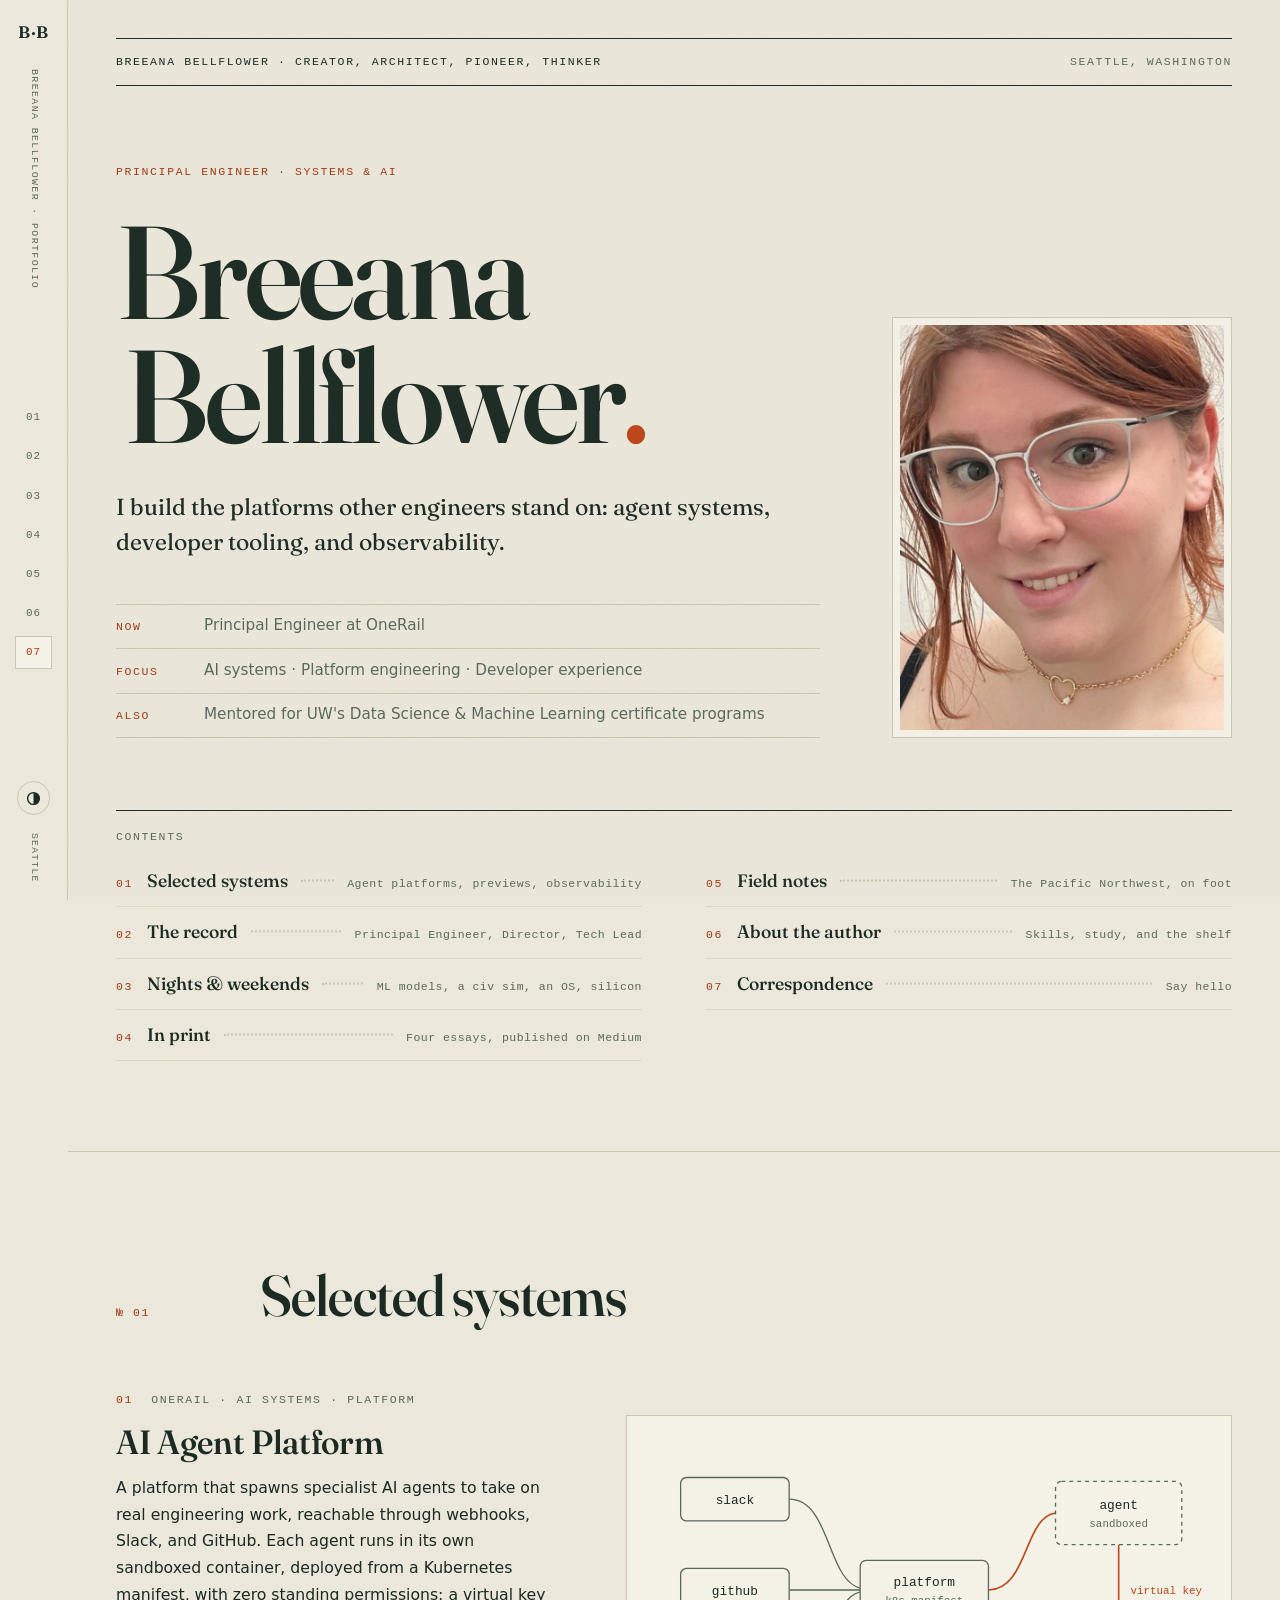
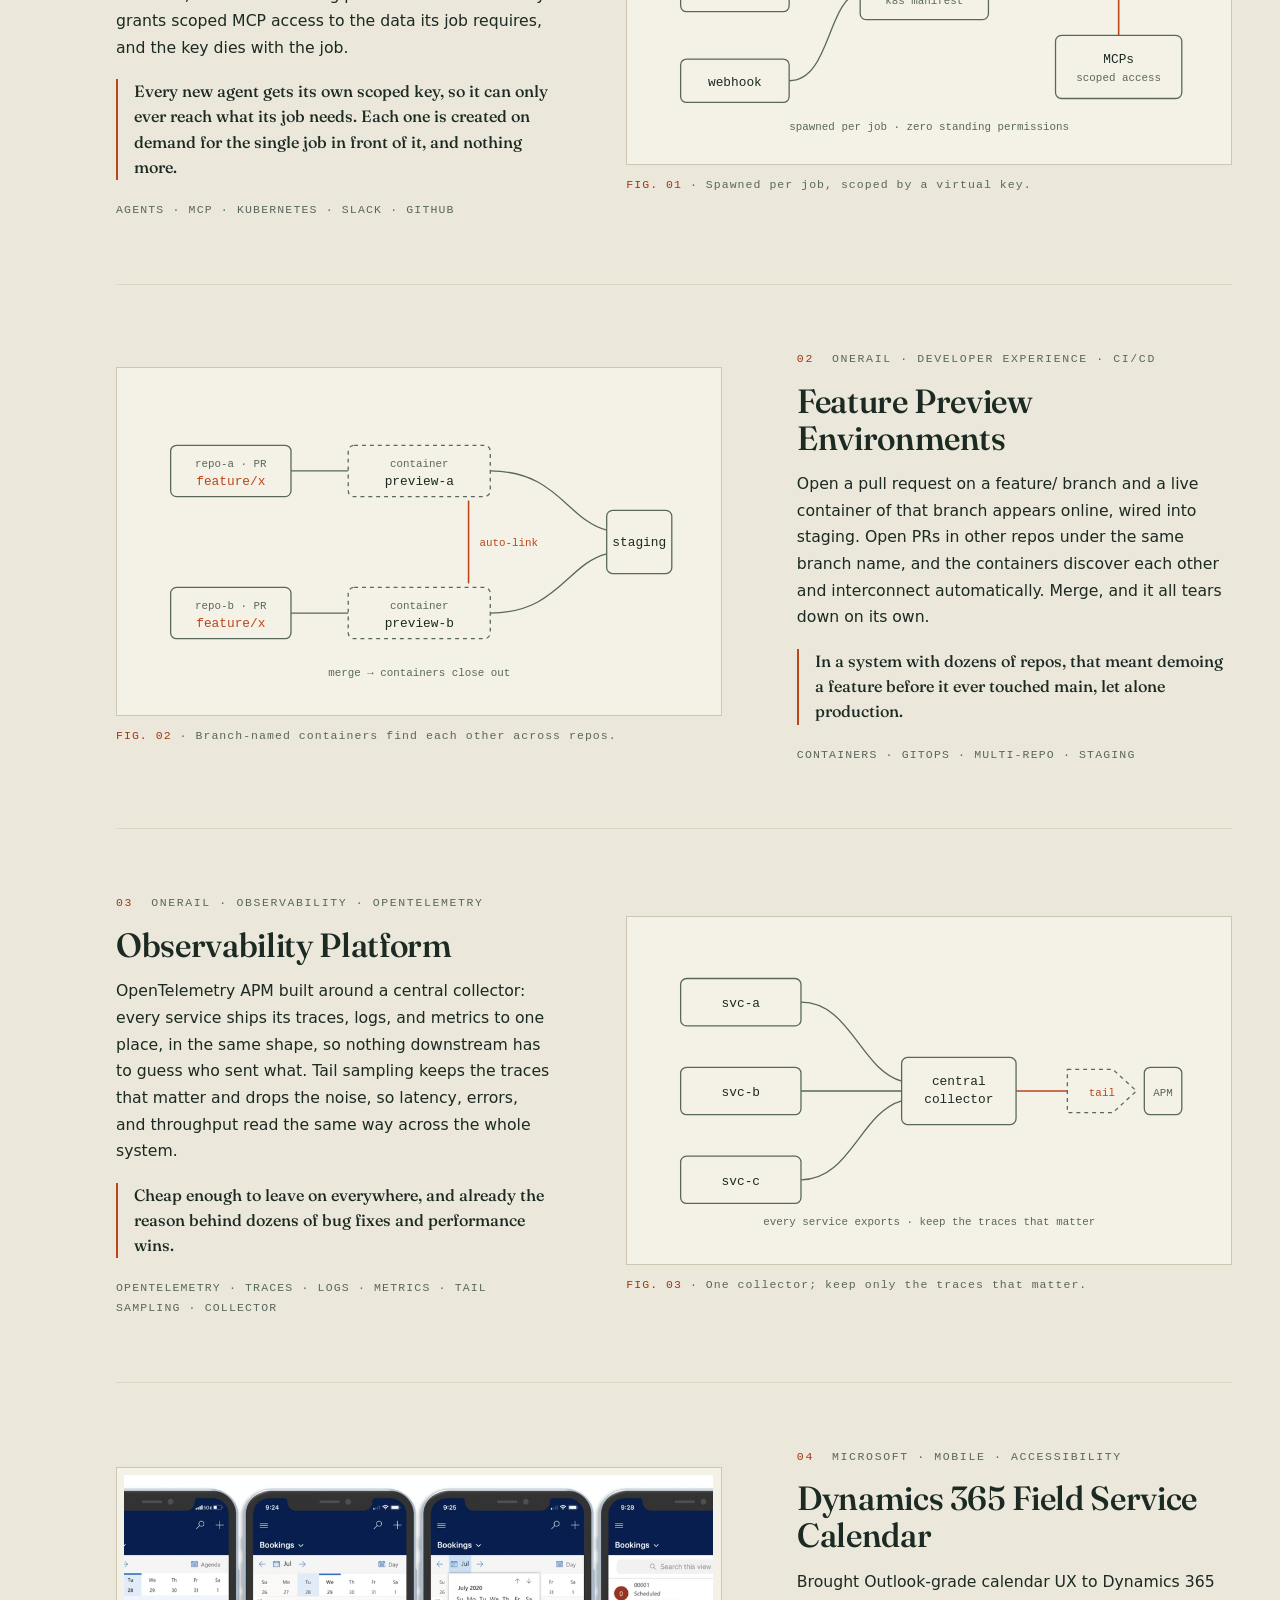
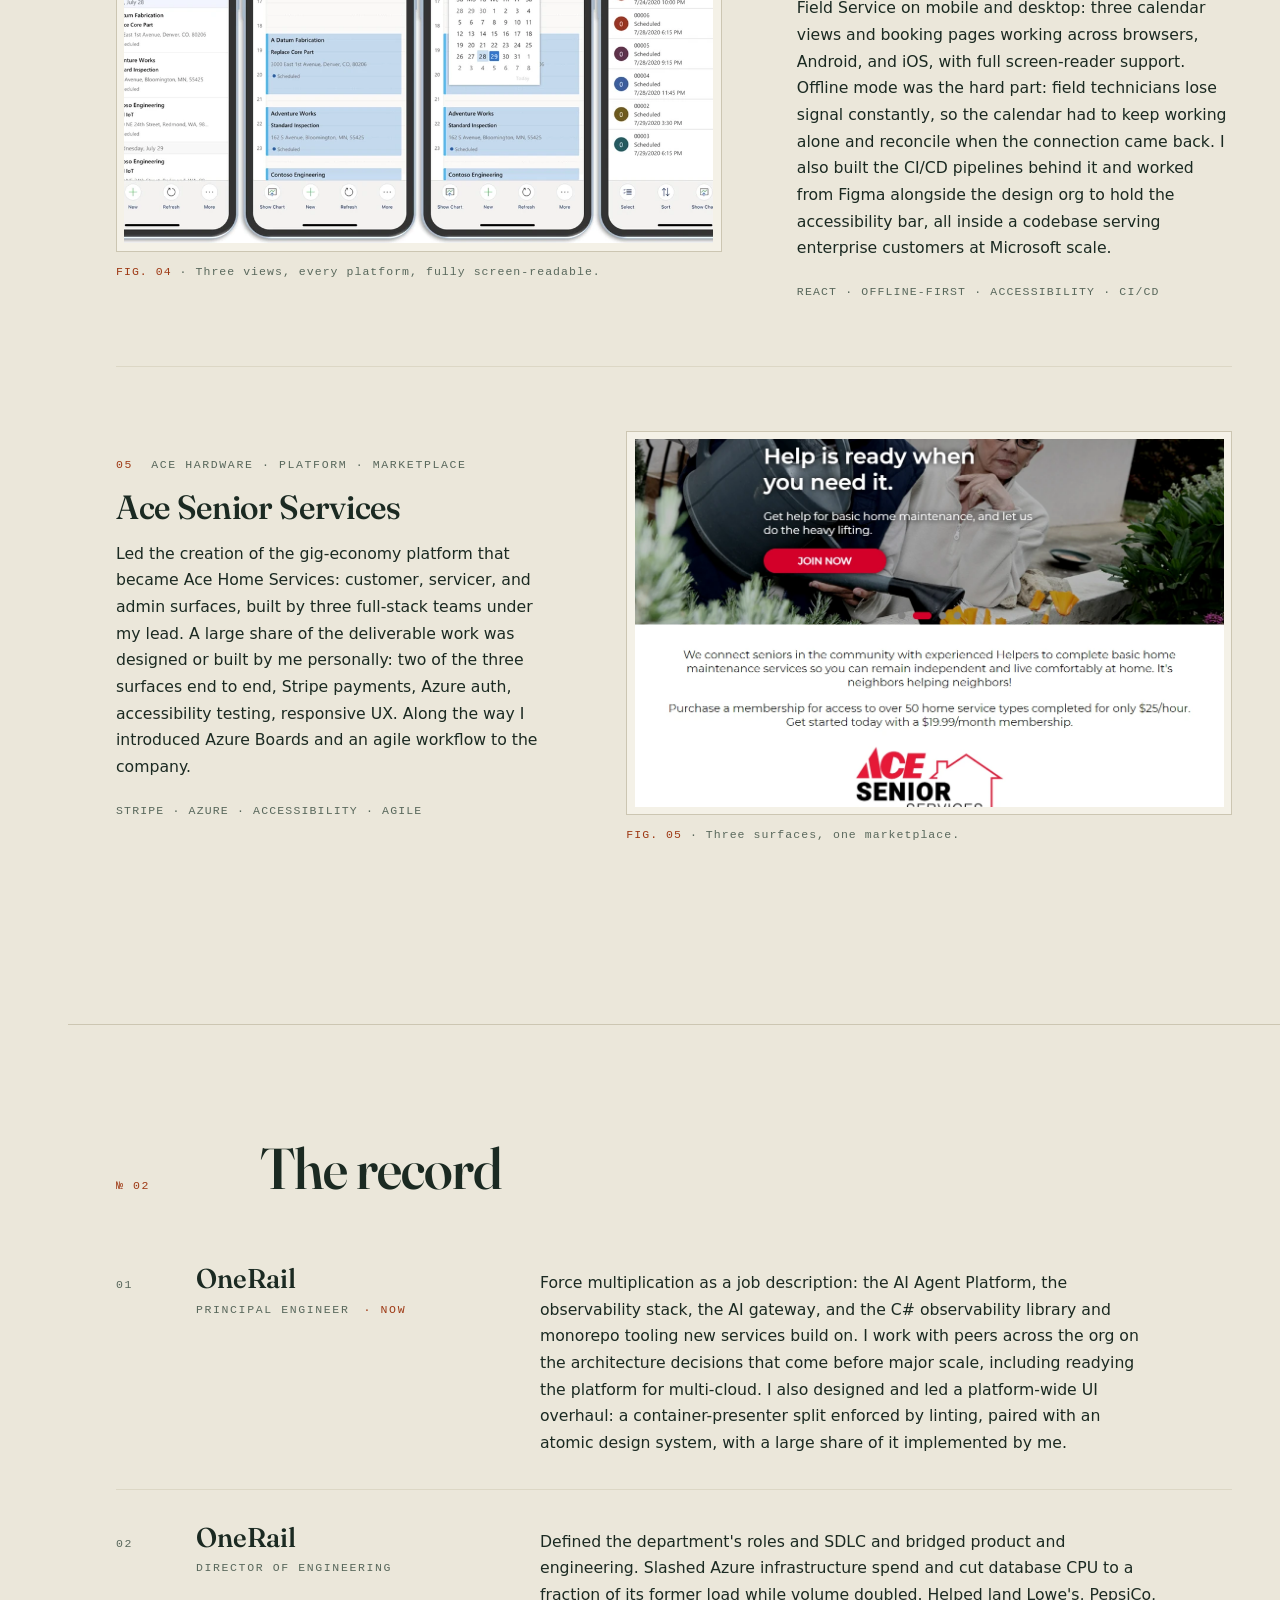
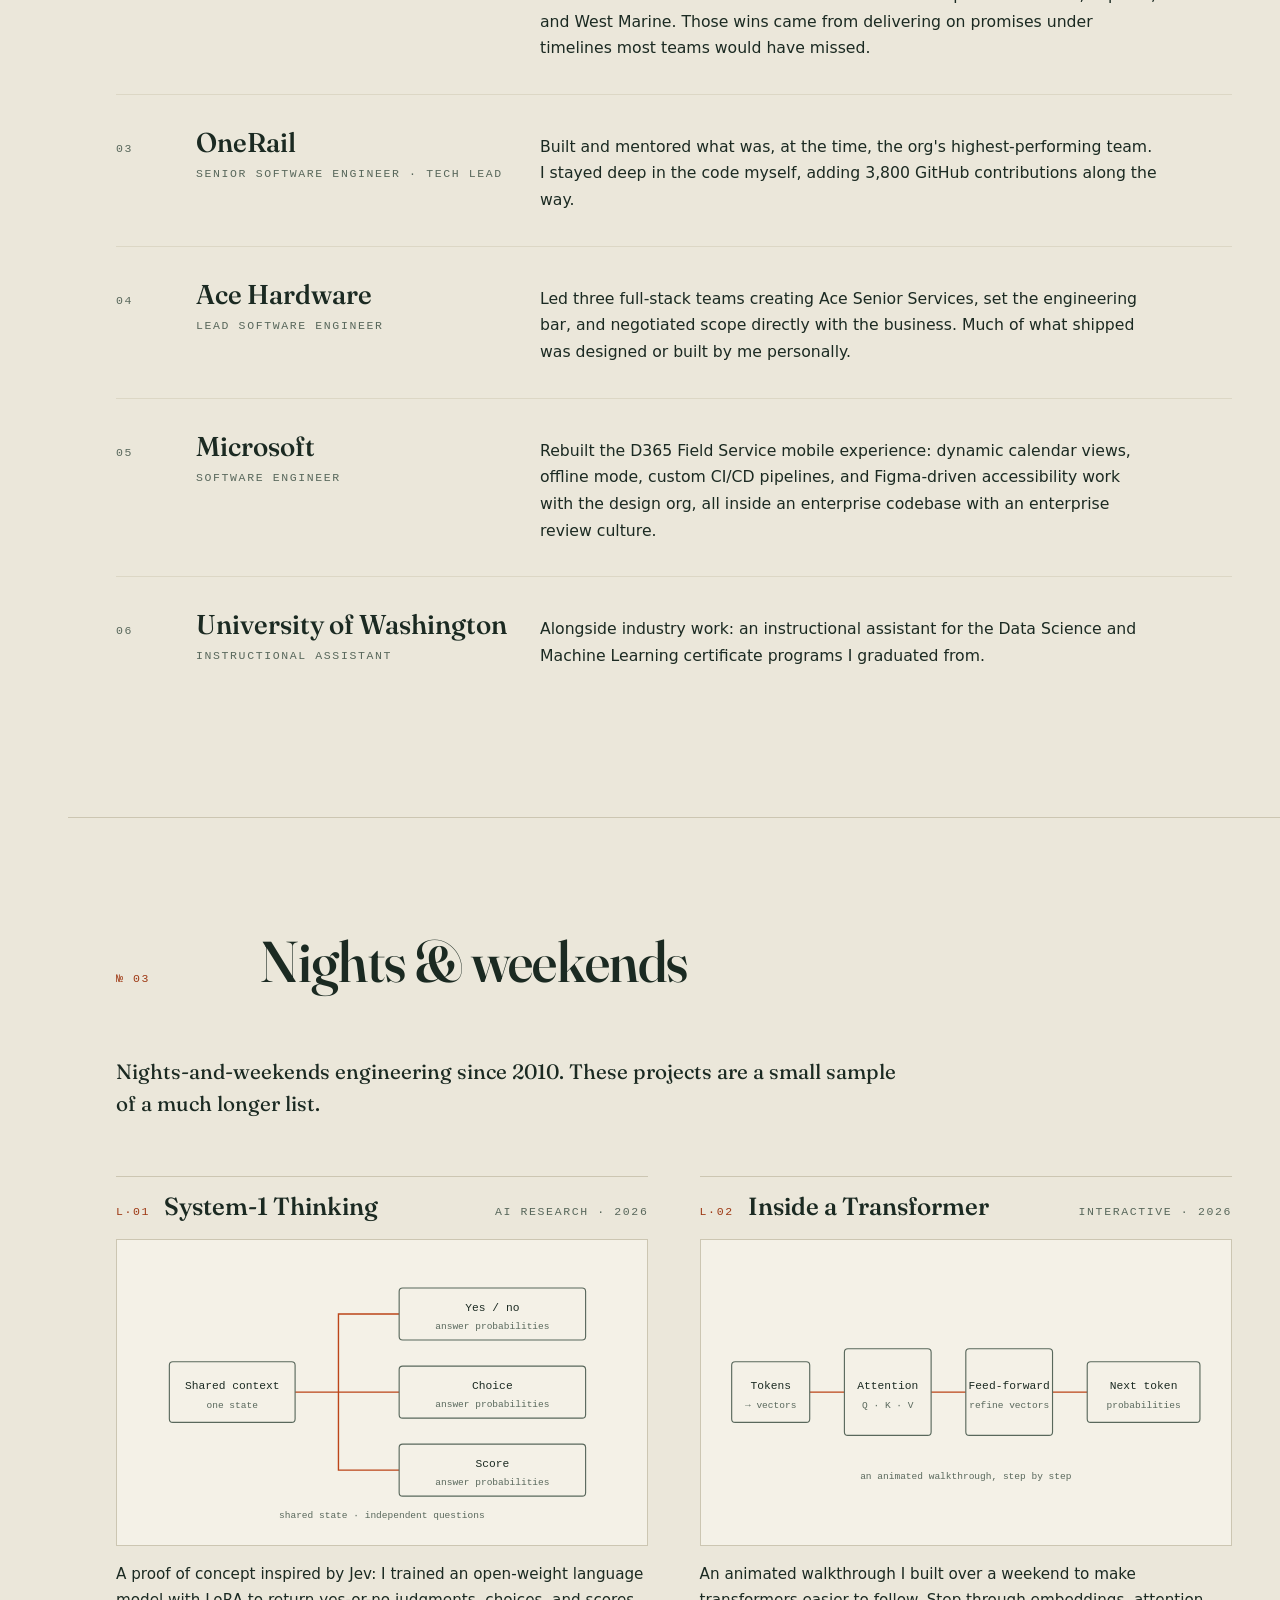
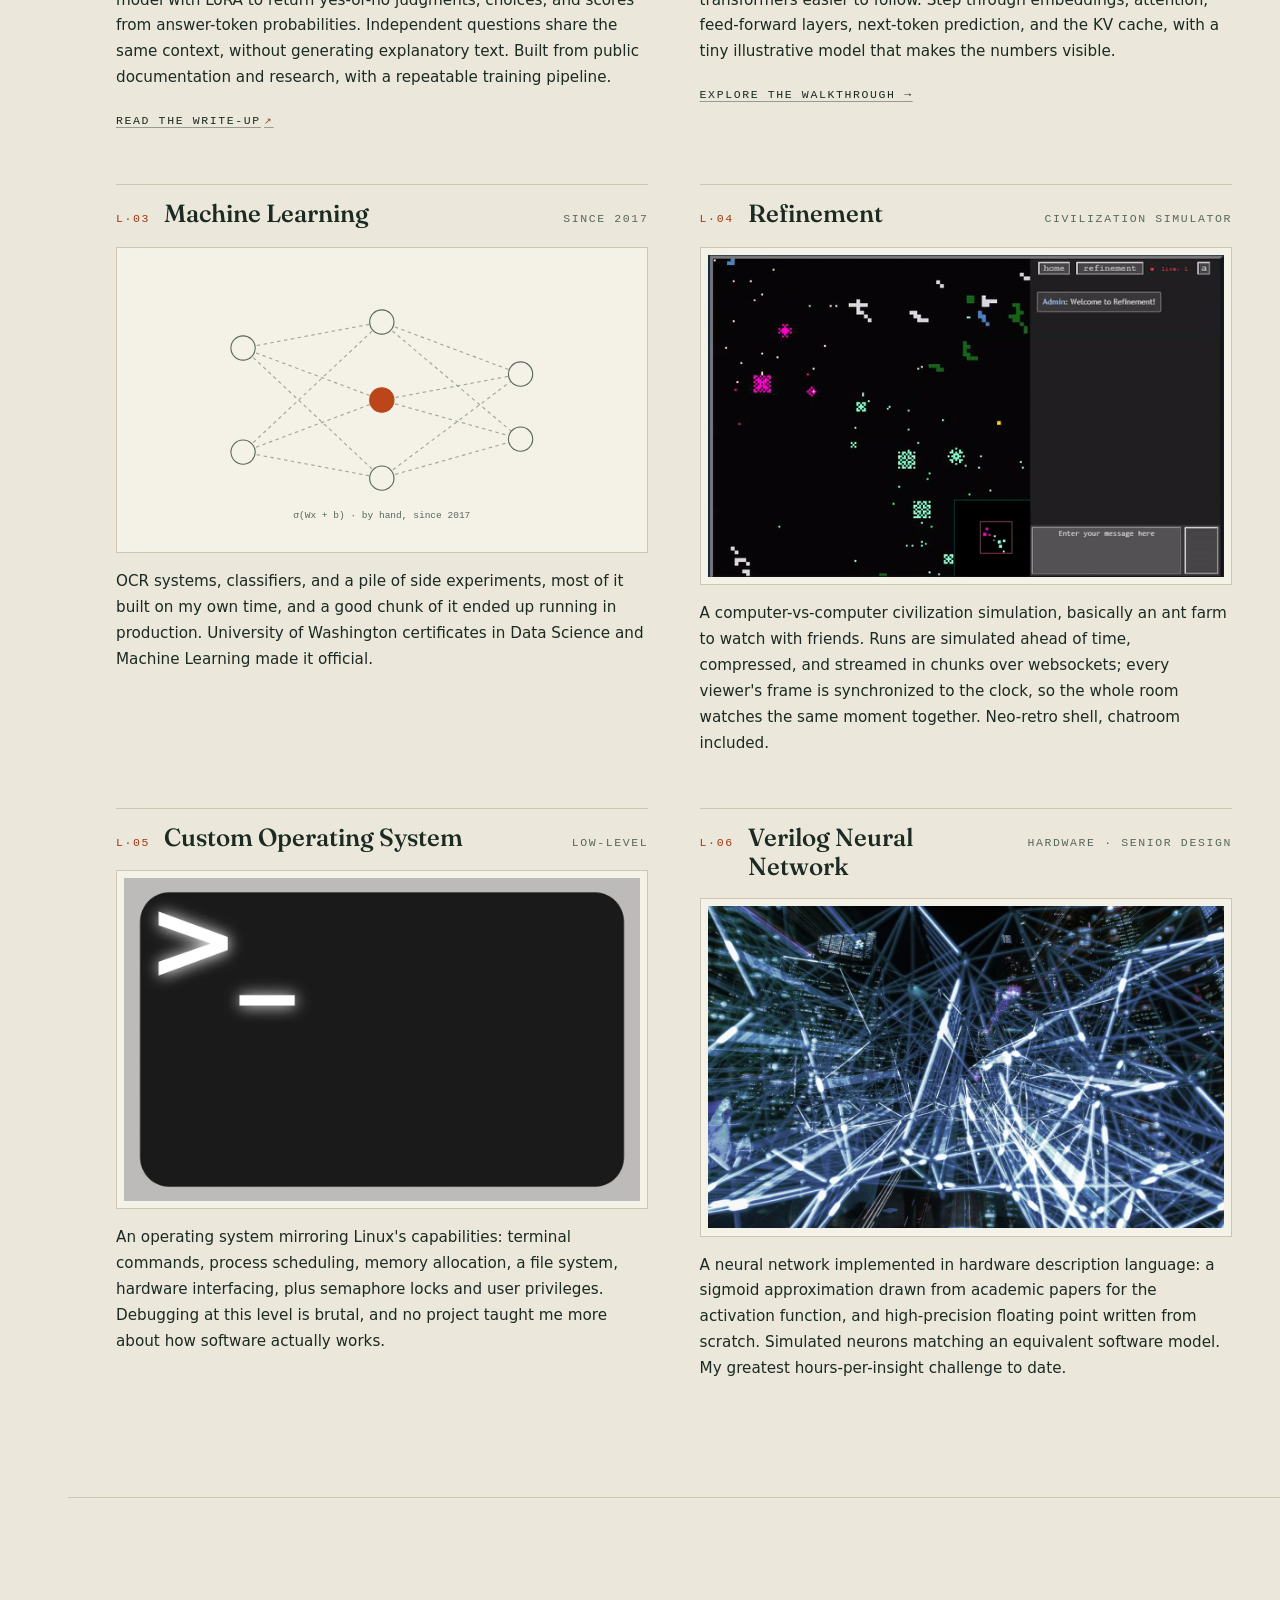
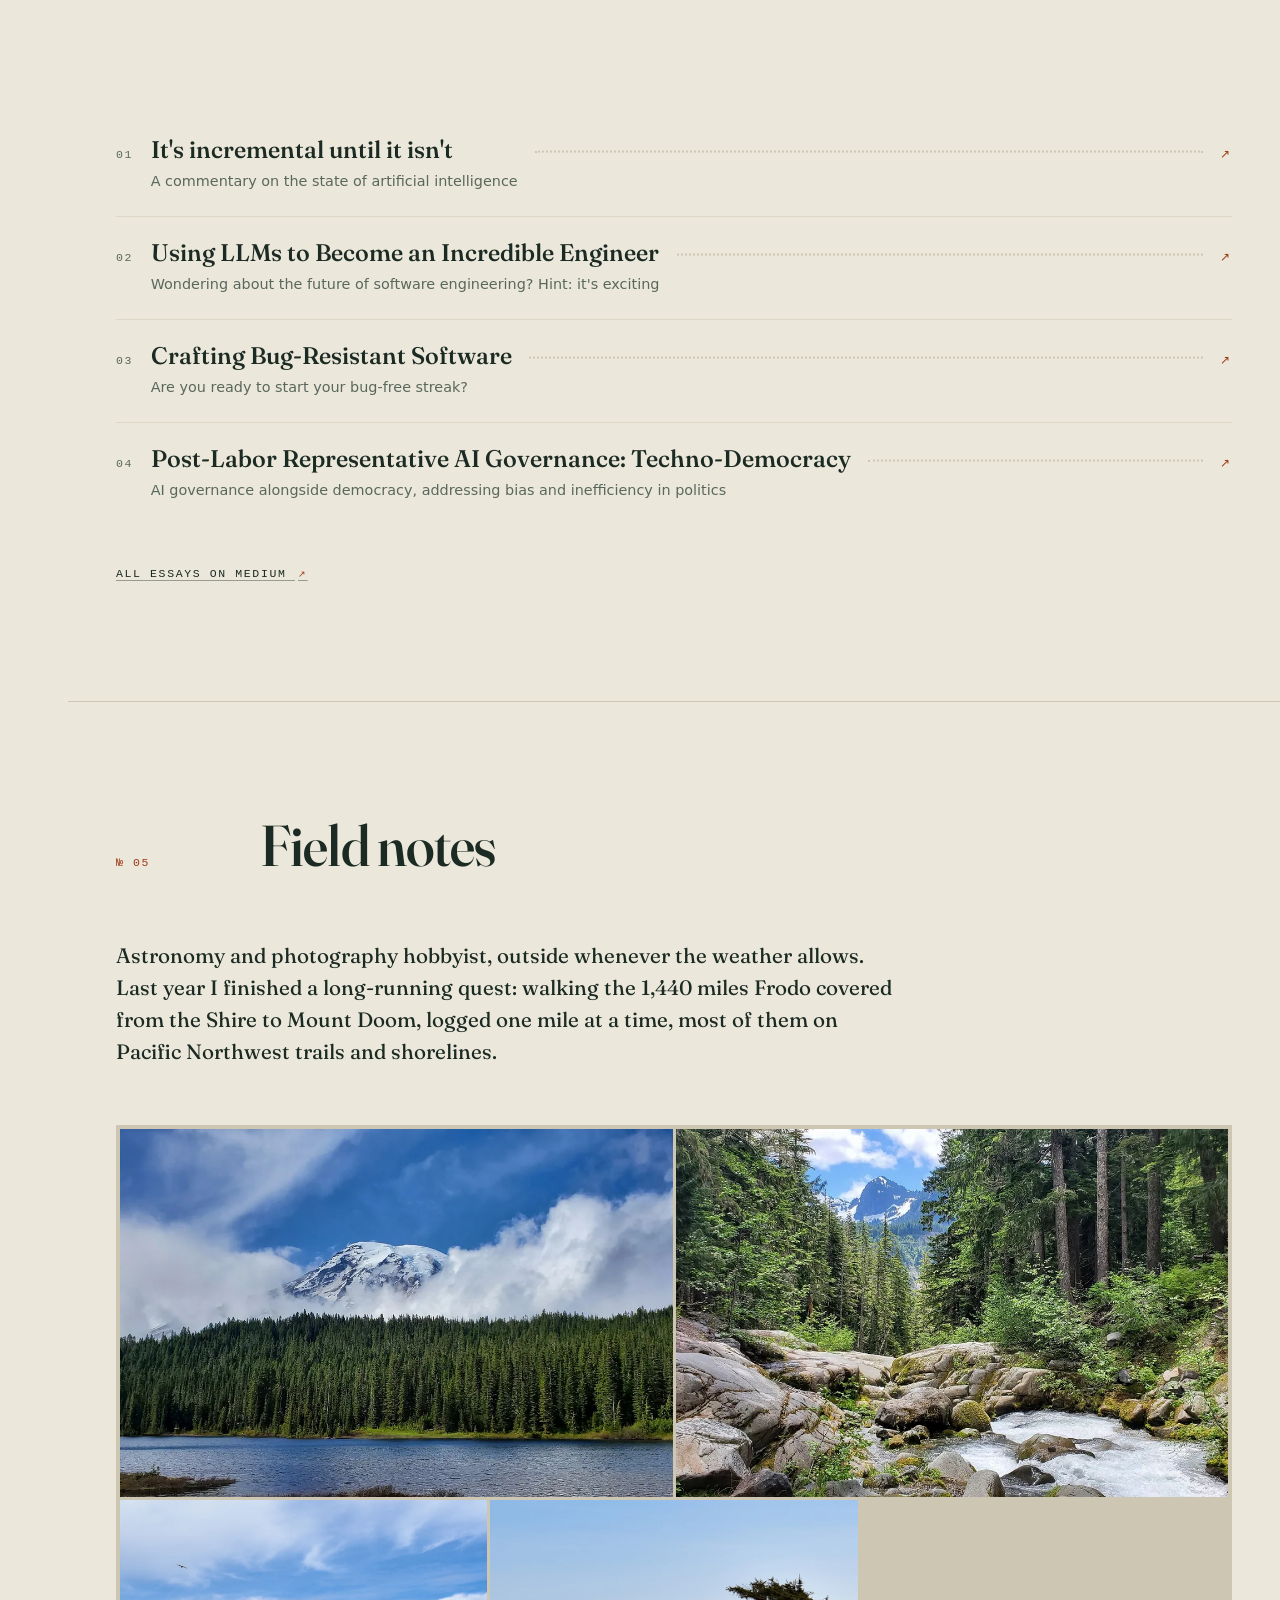
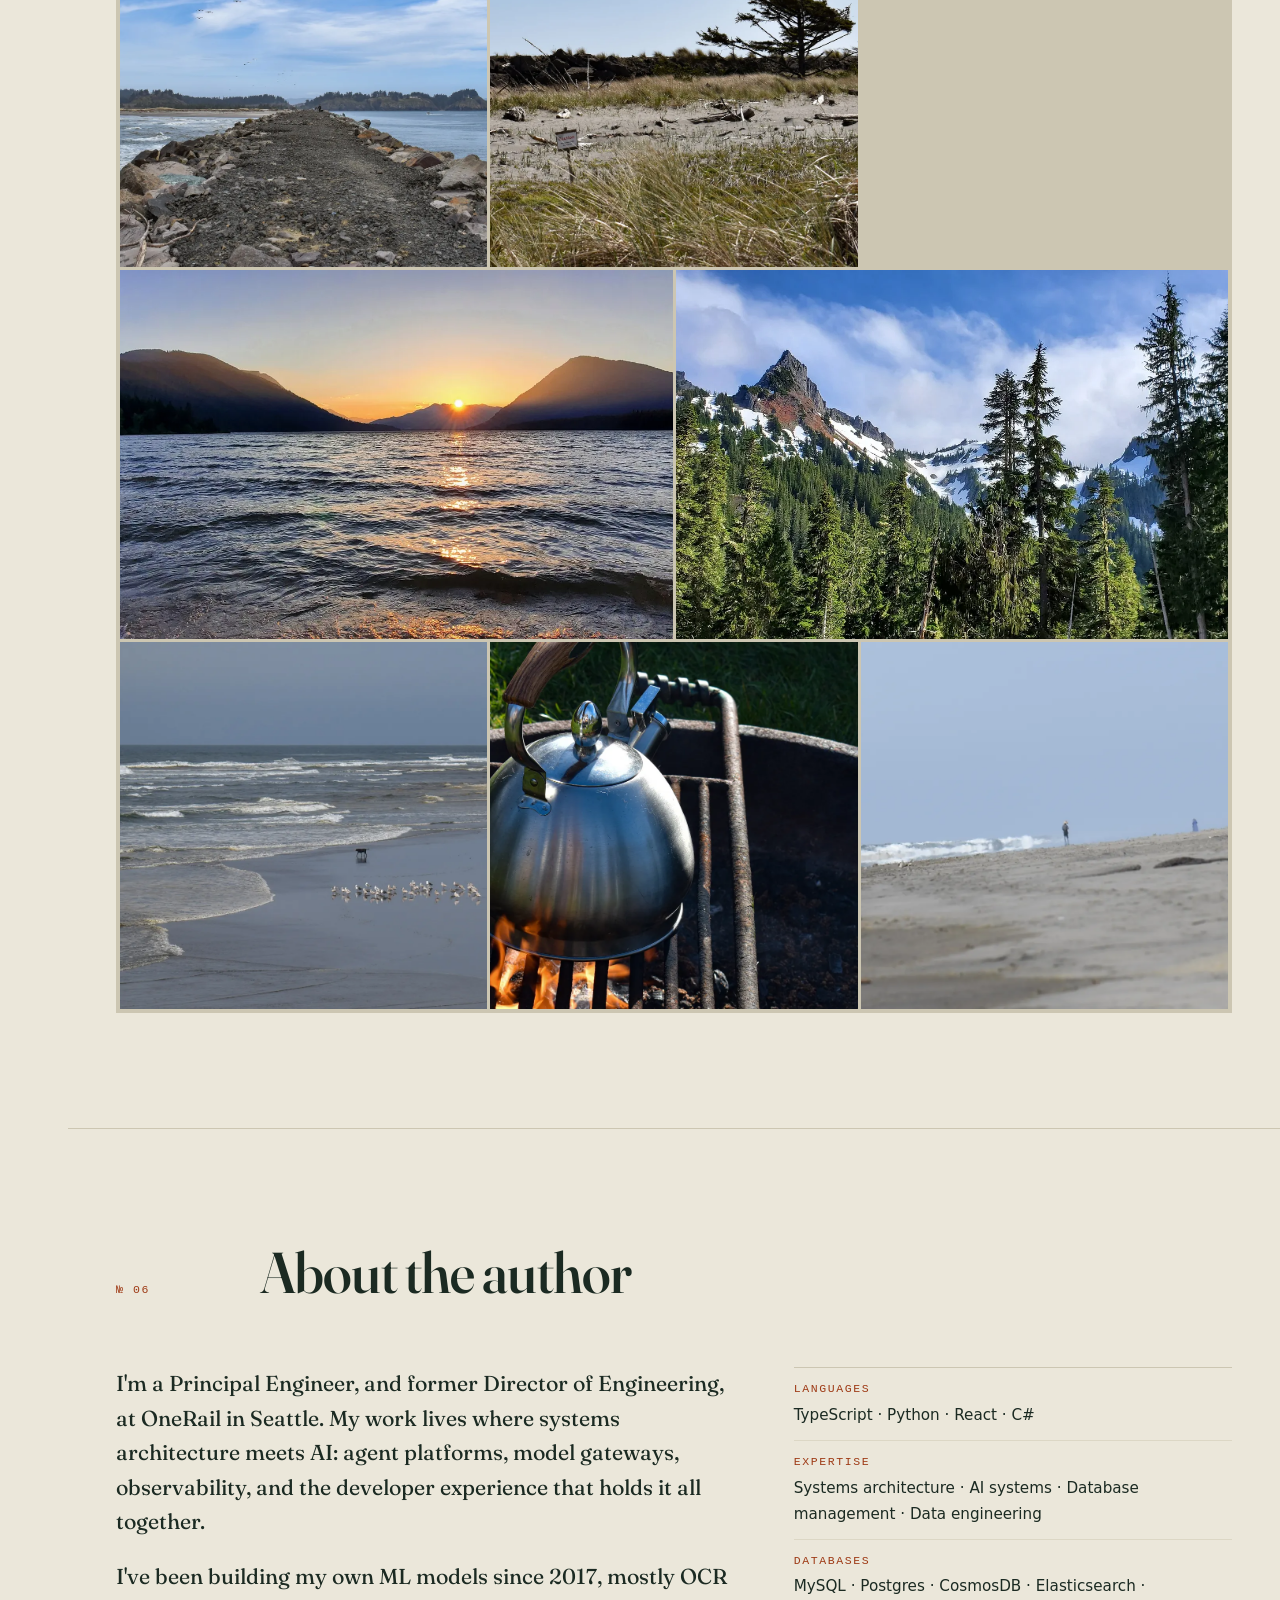
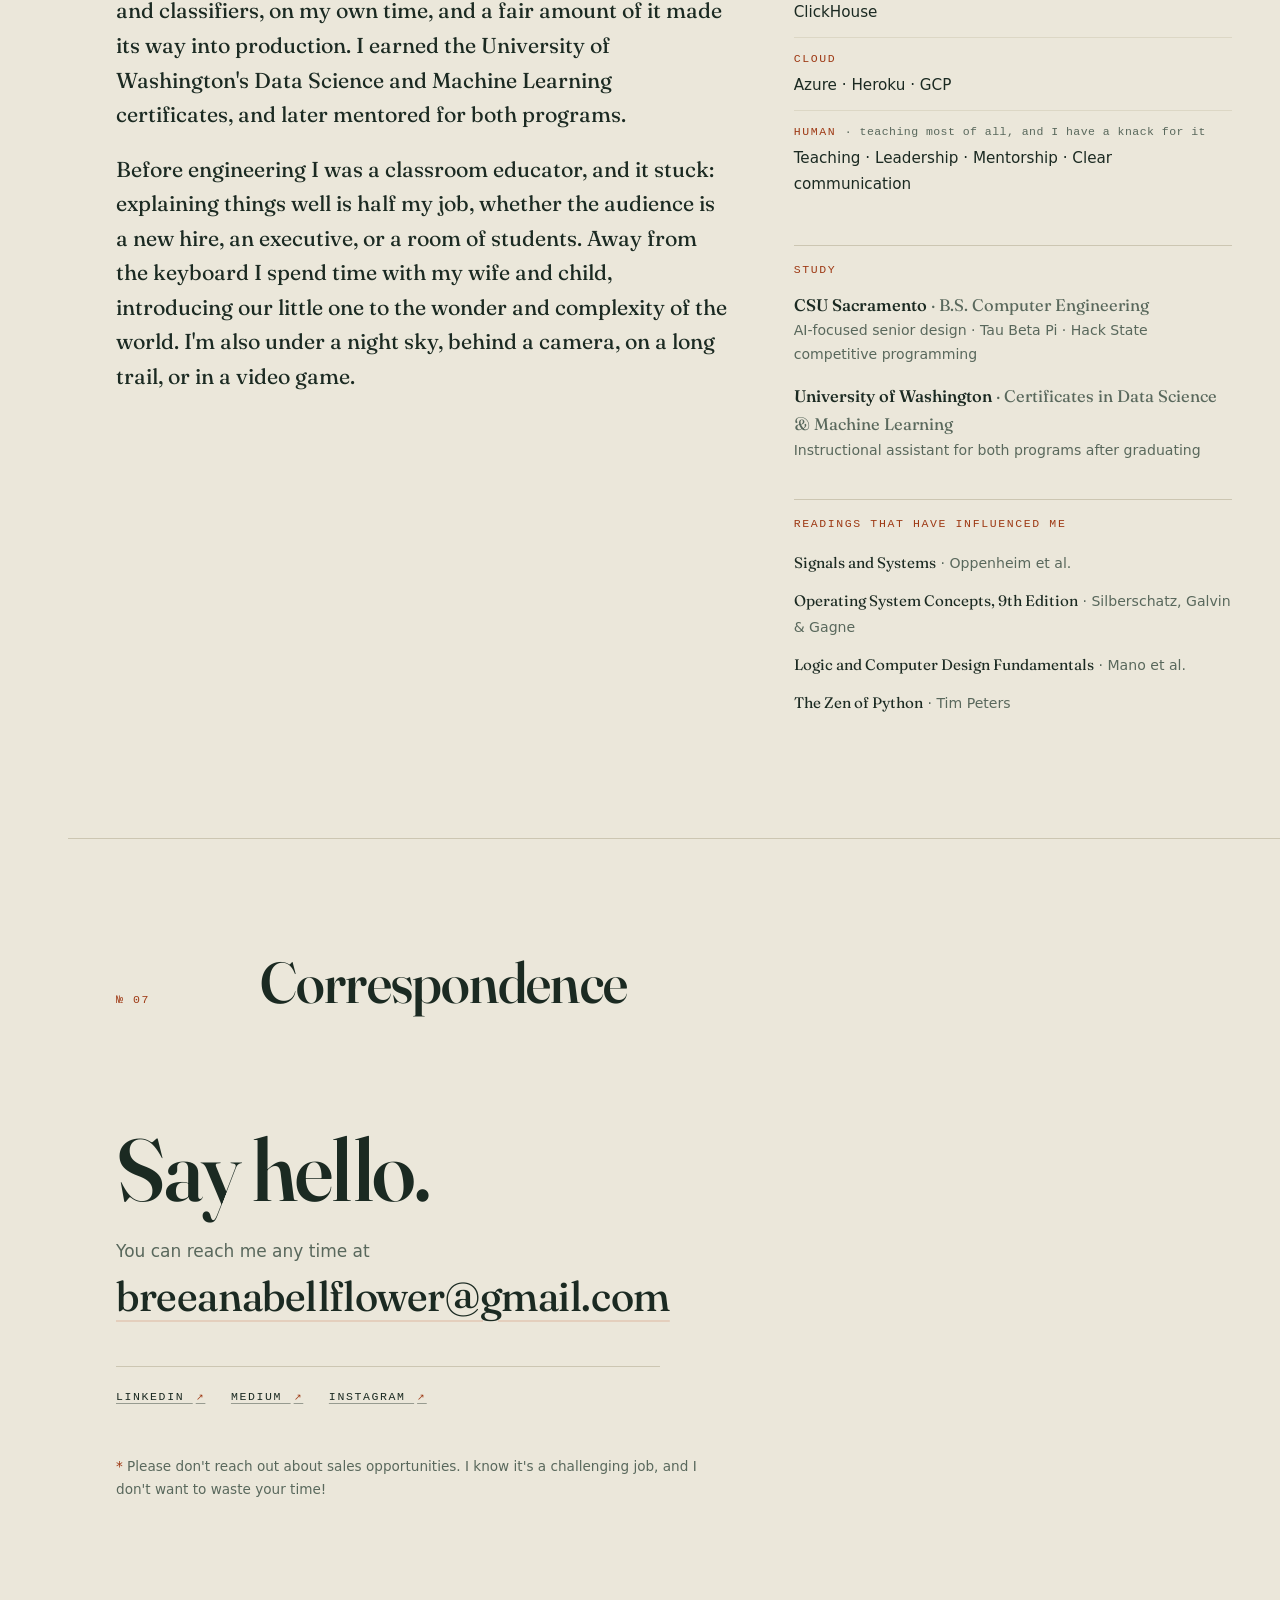
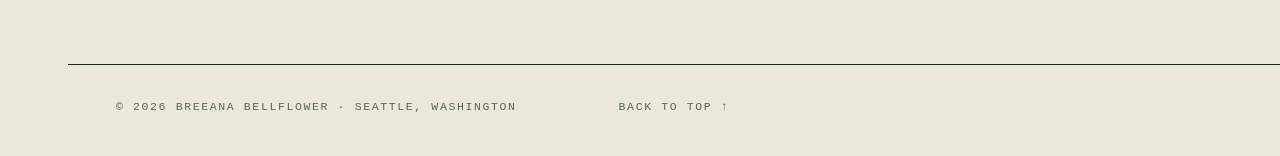
==== commit b6dd379b: "Add return link from transformer lesson to portfolio entry" ====
--- a/index.html
+++ b/index.html
@@ -9,6 +9,6 @@
 <link rel="stylesheet" href="/_astro/index.DuGyGYg9.css"><script type="module">document.querySelectorAll("[data-theme-toggle]").forEach(e=>e.addEventListener("click",()=>{const t=document.documentElement.dataset.theme==="dark"?"light":"dark";document.documentElement.dataset.theme=t,localStorage.setItem("theme",t)}));const r=document.querySelector("[data-index-overlay]"),a=document.querySelector("[data-index-open]"),d=document.querySelector("[data-index-close]"),n=e=>{r?.classList.toggle("is-open",e),a?.setAttribute("aria-expanded",String(e)),document.body.classList.toggle("no-scroll",e),e?d?.focus():a?.focus()};a?.addEventListener("click",()=>n(!0));d?.addEventListener("click",()=>n(!1));r?.addEventListener("click",e=>{e.target.closest("a")&&n(!1)});document.addEventListener("keydown",e=>{e.key==="Escape"&&r?.classList.contains("is-open")&&n(!1)});const c=new Map;document.querySelectorAll("[data-spy]").forEach(e=>{const t=e.getAttribute("data-spy");c.set(t,[...c.get(t)??[],e])});if(c.size){const e=new IntersectionObserver(t=>{for(const s of t)s.isIntersecting&&(document.querySelectorAll("[data-spy].is-active").forEach(o=>o.classList.remove("is-active")),c.get(s.target.id)?.forEach(o=>o.classList.add("is-active")))},{rootMargin:"-40% 0px -55% 0px"});c.forEach((t,s)=>{const o=document.getElementById(s);o&&e.observe(o)})}const i=document.querySelectorAll("[data-progress]");if(i.length){let e=!1;const t=()=>{const s=document.documentElement,o=s.scrollHeight-s.clientHeight,u=o>0?s.scrollTop/o:0;i.forEach(m=>m.style.setProperty("--p",String(u))),e=!1};addEventListener("scroll",()=>{e||(e=!0,requestAnimationFrame(t))},{passive:!0}),t()}const l=document.querySelectorAll("[data-reveal]");if(window.matchMedia("(prefers-reduced-motion: reduce)").matches)l.forEach(e=>e.classList.add("is-visible"));else{const e=new IntersectionObserver(t=>{for(const s of t)s.isIntersecting&&(s.target.classList.add("is-visible"),e.unobserve(s.target))},{rootMargin:"0px 0px -8% 0px"});l.forEach(t=>e.observe(t))}
 </script></head> <body data-astro-cid-5hce7sga> <a class="skip-link" href="#main" data-astro-cid-5hce7sga>Skip to content</a> <aside class="spine" data-astro-cid-vevxbnpu> <a class="monogram serif" href="#top" aria-label="Back to top" data-astro-cid-vevxbnpu>B·B</a> <span class="spine-name mono" aria-hidden="true" data-astro-cid-vevxbnpu>Breeana Bellflower · Portfolio</span> <nav class="spine-nav" aria-label="Sections" data-astro-cid-vevxbnpu> <ul data-astro-cid-vevxbnpu> <li data-astro-cid-vevxbnpu> <a href="#systems" data-spy="systems" aria-label="01: Selected systems" data-astro-cid-vevxbnpu> <span class="num mono" data-astro-cid-vevxbnpu>01</span> <span class="lbl mono" data-astro-cid-vevxbnpu>Systems</span> </a> </li><li data-astro-cid-vevxbnpu> <a href="#record" data-spy="record" aria-label="02: The record" data-astro-cid-vevxbnpu> <span class="num mono" data-astro-cid-vevxbnpu>02</span> <span class="lbl mono" data-astro-cid-vevxbnpu>Record</span> </a> </li><li data-astro-cid-vevxbnpu> <a href="#lab" data-spy="lab" aria-label="03: Nights &#38; weekends" data-astro-cid-vevxbnpu> <span class="num mono" data-astro-cid-vevxbnpu>03</span> <span class="lbl mono" data-astro-cid-vevxbnpu>Lab</span> </a> </li><li data-astro-cid-vevxbnpu> <a href="#writing" data-spy="writing" aria-label="04: In print" data-astro-cid-vevxbnpu> <span class="num mono" data-astro-cid-vevxbnpu>04</span> <span class="lbl mono" data-astro-cid-vevxbnpu>Writing</span> </a> </li><li data-astro-cid-vevxbnpu> <a href="#field" data-spy="field" aria-label="05: Field notes" data-astro-cid-vevxbnpu> <span class="num mono" data-astro-cid-vevxbnpu>05</span> <span class="lbl mono" data-astro-cid-vevxbnpu>Field</span> </a> </li><li data-astro-cid-vevxbnpu> <a href="#about" data-spy="about" aria-label="06: About the author" data-astro-cid-vevxbnpu> <span class="num mono" data-astro-cid-vevxbnpu>06</span> <span class="lbl mono" data-astro-cid-vevxbnpu>About</span> </a> </li><li data-astro-cid-vevxbnpu> <a href="#contact" data-spy="contact" aria-label="07: Correspondence" data-astro-cid-vevxbnpu> <span class="num mono" data-astro-cid-vevxbnpu>07</span> <span class="lbl mono" data-astro-cid-vevxbnpu>Contact</span> </a> </li> </ul> </nav> <div class="spine-foot" data-astro-cid-vevxbnpu> <button class="ctl" type="button" data-theme-toggle aria-label="Toggle color theme" title="Toggle color theme" data-astro-cid-vevxbnpu> <svg width="15" height="15" viewBox="0 0 16 16" fill="none" aria-hidden="true" data-astro-cid-vevxbnpu> <circle cx="8" cy="8" r="6.25" stroke="currentColor" stroke-width="1.5" data-astro-cid-vevxbnpu></circle> <path d="M8 1.75 A 6.25 6.25 0 0 1 8 14.25 Z" fill="currentColor" data-astro-cid-vevxbnpu></path> </svg> </button> <span class="coords mono" aria-hidden="true" data-astro-cid-vevxbnpu>Seattle</span> </div> <span class="progress" data-progress aria-hidden="true" data-astro-cid-vevxbnpu></span> </aside> <header class="masthead" data-astro-cid-vevxbnpu> <a class="mast-name serif" href="#top" data-astro-cid-vevxbnpu>Breeana Bellflower</a> <div class="mast-ctls" data-astro-cid-vevxbnpu> <button class="ctl" type="button" data-theme-toggle aria-label="Toggle color theme" title="Toggle color theme" data-astro-cid-vevxbnpu> <svg width="15" height="15" viewBox="0 0 16 16" fill="none" aria-hidden="true" data-astro-cid-vevxbnpu> <circle cx="8" cy="8" r="6.25" stroke="currentColor" stroke-width="1.5" data-astro-cid-vevxbnpu></circle> <path d="M8 1.75 A 6.25 6.25 0 0 1 8 14.25 Z" fill="currentColor" data-astro-cid-vevxbnpu></path> </svg> </button> <button class="index-btn mono" type="button" data-index-open aria-expanded="false" data-astro-cid-vevxbnpu>
 Index
-</button> </div> <span class="progress" data-progress aria-hidden="true" data-astro-cid-vevxbnpu></span> </header> <div class="index-overlay" data-index-overlay data-astro-cid-vevxbnpu> <div class="index-top" data-astro-cid-vevxbnpu> <span class="mono" data-astro-cid-vevxbnpu>Breeana Bellflower</span> <button class="index-btn mono" type="button" data-index-close data-astro-cid-vevxbnpu>Close</button> </div> <nav aria-label="Index" data-astro-cid-vevxbnpu> <ol class="index-list" data-astro-cid-vevxbnpu> <li data-astro-cid-vevxbnpu> <a href="#systems" data-spy="systems" data-astro-cid-vevxbnpu> <span class="no mono" data-astro-cid-vevxbnpu>01</span> <span class="t serif" data-astro-cid-vevxbnpu>Selected systems</span> </a> </li><li data-astro-cid-vevxbnpu> <a href="#record" data-spy="record" data-astro-cid-vevxbnpu> <span class="no mono" data-astro-cid-vevxbnpu>02</span> <span class="t serif" data-astro-cid-vevxbnpu>The record</span> </a> </li><li data-astro-cid-vevxbnpu> <a href="#lab" data-spy="lab" data-astro-cid-vevxbnpu> <span class="no mono" data-astro-cid-vevxbnpu>03</span> <span class="t serif" data-astro-cid-vevxbnpu>Nights &amp; weekends</span> </a> </li><li data-astro-cid-vevxbnpu> <a href="#writing" data-spy="writing" data-astro-cid-vevxbnpu> <span class="no mono" data-astro-cid-vevxbnpu>04</span> <span class="t serif" data-astro-cid-vevxbnpu>In print</span> </a> </li><li data-astro-cid-vevxbnpu> <a href="#field" data-spy="field" data-astro-cid-vevxbnpu> <span class="no mono" data-astro-cid-vevxbnpu>05</span> <span class="t serif" data-astro-cid-vevxbnpu>Field notes</span> </a> </li><li data-astro-cid-vevxbnpu> <a href="#about" data-spy="about" data-astro-cid-vevxbnpu> <span class="no mono" data-astro-cid-vevxbnpu>06</span> <span class="t serif" data-astro-cid-vevxbnpu>About the author</span> </a> </li><li data-astro-cid-vevxbnpu> <a href="#contact" data-spy="contact" data-astro-cid-vevxbnpu> <span class="no mono" data-astro-cid-vevxbnpu>07</span> <span class="t serif" data-astro-cid-vevxbnpu>Correspondence</span> </a> </li> </ol> </nav> <div class="index-foot" data-astro-cid-vevxbnpu> <div class="index-socials" data-astro-cid-vevxbnpu> <a class="mono ext" href="https://www.linkedin.com/in/breeana-bellflower/" rel="me noopener" target="_blank" data-astro-cid-vevxbnpu> LinkedIn </a><a class="mono ext" href="https://medium.com/@breeanabellflower" rel="me noopener" target="_blank" data-astro-cid-vevxbnpu> Medium </a><a class="mono ext" href="https://www.instagram.com/breeanabellflower/" rel="me noopener" target="_blank" data-astro-cid-vevxbnpu> Instagram </a> </div> <span class="mono coords-line" data-astro-cid-vevxbnpu>47.61° N · 122.33° W</span> </div> </div>  <div class="page" data-astro-cid-5hce7sga> <main id="main" data-astro-cid-5hce7sga>  <section class="cover" id="top" aria-label="Cover" data-astro-cid-e5kvktnr> <div class="container" data-astro-cid-e5kvktnr> <p class="mast mono" data-astro-cid-e5kvktnr> <span data-astro-cid-e5kvktnr>Breeana Bellflower · Creator, Architect, Pioneer, Thinker</span> <span data-astro-cid-e5kvktnr>Seattle, Washington</span> </p> <div class="cover-grid" data-astro-cid-e5kvktnr> <div class="cover-main" data-astro-cid-e5kvktnr> <p class="kicker mono" data-reveal data-astro-cid-e5kvktnr>Principal Engineer · Systems &amp; AI</p> <h1 data-reveal style="--reveal-delay: 0.05s" data-astro-cid-e5kvktnr> <span class="line" data-astro-cid-e5kvktnr>Breeana</span> <span class="line l2" data-astro-cid-e5kvktnr>Bellflower<span class="dot" data-astro-cid-e5kvktnr>.</span></span> </h1> <p class="deck serif" data-reveal style="--reveal-delay: 0.12s" data-astro-cid-e5kvktnr>I build the platforms other engineers stand on: agent systems, developer tooling, and observability.</p> <dl class="cover-meta" data-reveal style="--reveal-delay: 0.18s" data-astro-cid-e5kvktnr> <div class="meta-row" data-astro-cid-e5kvktnr> <dt class="mono" data-astro-cid-e5kvktnr>Now</dt> <dd data-astro-cid-e5kvktnr>Principal Engineer at OneRail</dd> </div><div class="meta-row" data-astro-cid-e5kvktnr> <dt class="mono" data-astro-cid-e5kvktnr>Focus</dt> <dd data-astro-cid-e5kvktnr>AI systems · Platform engineering · Developer experience</dd> </div><div class="meta-row" data-astro-cid-e5kvktnr> <dt class="mono" data-astro-cid-e5kvktnr>Also</dt> <dd data-astro-cid-e5kvktnr>Mentored for UW&#39;s Data Science &amp; Machine Learning certificate programs</dd> </div> </dl> </div> <figure class="portrait" data-reveal style="--reveal-delay: 0.1s" data-astro-cid-e5kvktnr> <div class="plate" data-astro-cid-e5kvktnr> <img src="/images/breeana.webp" alt="Portrait of Breeana Bellflower" width="900" height="900" fetchpriority="high" decoding="async" data-astro-cid-e5kvktnr> </div> </figure> </div> <nav class="toc" aria-label="Contents" data-reveal data-astro-cid-e5kvktnr> <p class="toc-title mono" data-astro-cid-e5kvktnr>Contents</p> <ol data-astro-cid-e5kvktnr> <li data-astro-cid-e5kvktnr> <a href="#systems" data-astro-cid-e5kvktnr> <span class="no mono" data-astro-cid-e5kvktnr>01</span> <span class="t serif" data-astro-cid-e5kvktnr>Selected systems</span> <span class="leader" aria-hidden="true" data-astro-cid-e5kvktnr></span> <span class="d mono" data-astro-cid-e5kvktnr>Agent platforms, previews, observability</span> </a> </li><li data-astro-cid-e5kvktnr> <a href="#record" data-astro-cid-e5kvktnr> <span class="no mono" data-astro-cid-e5kvktnr>02</span> <span class="t serif" data-astro-cid-e5kvktnr>The record</span> <span class="leader" aria-hidden="true" data-astro-cid-e5kvktnr></span> <span class="d mono" data-astro-cid-e5kvktnr>Principal Engineer, Director, Tech Lead</span> </a> </li><li data-astro-cid-e5kvktnr> <a href="#lab" data-astro-cid-e5kvktnr> <span class="no mono" data-astro-cid-e5kvktnr>03</span> <span class="t serif" data-astro-cid-e5kvktnr>Nights &amp; weekends</span> <span class="leader" aria-hidden="true" data-astro-cid-e5kvktnr></span> <span class="d mono" data-astro-cid-e5kvktnr>ML models, a civ sim, an OS, silicon</span> </a> </li><li data-astro-cid-e5kvktnr> <a href="#writing" data-astro-cid-e5kvktnr> <span class="no mono" data-astro-cid-e5kvktnr>04</span> <span class="t serif" data-astro-cid-e5kvktnr>In print</span> <span class="leader" aria-hidden="true" data-astro-cid-e5kvktnr></span> <span class="d mono" data-astro-cid-e5kvktnr>Four essays, published on Medium</span> </a> </li><li data-astro-cid-e5kvktnr> <a href="#field" data-astro-cid-e5kvktnr> <span class="no mono" data-astro-cid-e5kvktnr>05</span> <span class="t serif" data-astro-cid-e5kvktnr>Field notes</span> <span class="leader" aria-hidden="true" data-astro-cid-e5kvktnr></span> <span class="d mono" data-astro-cid-e5kvktnr>The Pacific Northwest, on foot</span> </a> </li><li data-astro-cid-e5kvktnr> <a href="#about" data-astro-cid-e5kvktnr> <span class="no mono" data-astro-cid-e5kvktnr>06</span> <span class="t serif" data-astro-cid-e5kvktnr>About the author</span> <span class="leader" aria-hidden="true" data-astro-cid-e5kvktnr></span> <span class="d mono" data-astro-cid-e5kvktnr>Skills, study, and the shelf</span> </a> </li><li data-astro-cid-e5kvktnr> <a href="#contact" data-astro-cid-e5kvktnr> <span class="no mono" data-astro-cid-e5kvktnr>07</span> <span class="t serif" data-astro-cid-e5kvktnr>Correspondence</span> <span class="leader" aria-hidden="true" data-astro-cid-e5kvktnr></span> <span class="d mono" data-astro-cid-e5kvktnr>Say hello</span> </a> </li> </ol> </nav> </div> </section>  <section id="systems" class="sec" aria-labelledby="systems-title"> <div class="container"> <header class="sec-head" data-reveal> <span class="sec-no mono">№ 01</span> <h2 id="systems-title">Selected systems</h2> </header>  <div class="spreads" data-astro-cid-wkx7uqji> <article class="spread" data-reveal data-astro-cid-wkx7uqji> <div class="text" data-astro-cid-wkx7uqji> <p class="kicker mono" data-astro-cid-wkx7uqji> <span class="no" data-astro-cid-wkx7uqji>01</span> OneRail · AI Systems · Platform </p> <h3 class="serif" data-astro-cid-wkx7uqji>AI Agent Platform</h3> <p class="body" data-astro-cid-wkx7uqji>A platform that spawns specialist AI agents to take on real engineering work, reachable through webhooks, Slack, and GitHub. Each agent runs in its own sandboxed container, deployed from a Kubernetes manifest, with zero standing permissions: a virtual key grants scoped MCP access to the data its job requires, and the key dies with the job.</p> <p class="impact serif" data-astro-cid-wkx7uqji>Every new agent gets its own scoped key, so it can only ever reach what its job needs. Each one is created on demand for the single job in front of it, and nothing more.</p> <p class="tags mono" data-astro-cid-wkx7uqji>Agents · MCP · Kubernetes · Slack · GitHub</p> </div> <figure class="fig" data-astro-cid-wkx7uqji> <div class="plate is-diagram" data-astro-cid-wkx7uqji> <svg viewBox="0 0 560 300" role="img" aria-label="Diagram: Slack, GitHub, and webhooks reach the agent platform, which spawns a sandboxed agent whose virtual key unlocks scoped MCP access" data-astro-cid-uwvadgfv><g class="wire" data-astro-cid-uwvadgfv><path d="M138 58 C 180 58 176 140 210 148" data-astro-cid-uwvadgfv></path><path d="M138 150 H 210" data-astro-cid-uwvadgfv></path><path d="M138 242 C 180 242 176 160 210 152" data-astro-cid-uwvadgfv></path><path d="M340 150 C 380 150 376 76 408 72" class="accent" data-astro-cid-uwvadgfv></path><path d="M472 104 V 196" class="accent" data-astro-cid-uwvadgfv></path></g><g class="box" data-astro-cid-uwvadgfv><rect x="28" y="36" width="110" height="44" rx="6" data-astro-cid-uwvadgfv></rect><rect x="28" y="128" width="110" height="44" rx="6" data-astro-cid-uwvadgfv></rect><rect x="28" y="220" width="110" height="44" rx="6" data-astro-cid-uwvadgfv></rect><rect x="210" y="120" width="130" height="60" rx="6" data-astro-cid-uwvadgfv></rect><rect x="408" y="40" width="128" height="64" rx="6" class="dashed" data-astro-cid-uwvadgfv></rect><rect x="408" y="196" width="128" height="64" rx="6" data-astro-cid-uwvadgfv></rect></g><g class="label" data-astro-cid-uwvadgfv><text x="83" y="63" text-anchor="middle" data-astro-cid-uwvadgfv>slack</text><text x="83" y="155" text-anchor="middle" data-astro-cid-uwvadgfv>github</text><text x="83" y="247" text-anchor="middle" data-astro-cid-uwvadgfv>webhook</text><text x="275" y="146" text-anchor="middle" data-astro-cid-uwvadgfv>platform</text><text x="275" y="164" text-anchor="middle" class="small" data-astro-cid-uwvadgfv>k8s manifest</text><text x="472" y="68" text-anchor="middle" data-astro-cid-uwvadgfv>agent</text><text x="472" y="86" text-anchor="middle" class="small" data-astro-cid-uwvadgfv>sandboxed</text><text x="484" y="154" text-anchor="start" class="small accent-t" data-astro-cid-uwvadgfv>virtual key</text><text x="472" y="224" text-anchor="middle" data-astro-cid-uwvadgfv>MCPs</text><text x="472" y="242" text-anchor="middle" class="small" data-astro-cid-uwvadgfv>scoped access</text><text x="280" y="292" text-anchor="middle" class="small" data-astro-cid-uwvadgfv>spawned per job · zero standing permissions</text></g></svg> </div> <figcaption class="figcap mono" data-astro-cid-wkx7uqji> <span class="fig-no" data-astro-cid-wkx7uqji>Fig. 01</span> · Spawned per job, scoped by a virtual key. </figcaption> </figure> </article><article class="spread" data-reveal data-astro-cid-wkx7uqji> <div class="text" data-astro-cid-wkx7uqji> <p class="kicker mono" data-astro-cid-wkx7uqji> <span class="no" data-astro-cid-wkx7uqji>02</span> OneRail · Developer Experience · CI/CD </p> <h3 class="serif" data-astro-cid-wkx7uqji>Feature Preview Environments</h3> <p class="body" data-astro-cid-wkx7uqji>Open a pull request on a feature/ branch and a live container of that branch appears online, wired into staging. Open PRs in other repos under the same branch name, and the containers discover each other and interconnect automatically. Merge, and it all tears down on its own.</p> <p class="impact serif" data-astro-cid-wkx7uqji>In a system with dozens of repos, that meant demoing a feature before it ever touched main, let alone production.</p> <p class="tags mono" data-astro-cid-wkx7uqji>Containers · GitOps · Multi-repo · Staging</p> </div> <figure class="fig" data-astro-cid-wkx7uqji> <div class="plate is-diagram" data-astro-cid-wkx7uqji> <svg viewBox="0 0 560 300" role="img" aria-label="Diagram: feature branch PRs spawn interconnected preview containers wired to staging; merge tears them down" data-astro-cid-uwvadgfv><g class="wire" data-astro-cid-uwvadgfv><path d="M150 78 H 208" data-astro-cid-uwvadgfv></path><path d="M150 222 H 208" data-astro-cid-uwvadgfv></path><path d="M330 108 V 192" class="accent" data-astro-cid-uwvadgfv></path><path d="M352 78 C 420 78 430 128 470 138" data-astro-cid-uwvadgfv></path><path d="M352 222 C 420 222 430 172 470 162" data-astro-cid-uwvadgfv></path></g><g class="box" data-astro-cid-uwvadgfv><rect x="28" y="52" width="122" height="52" rx="6" data-astro-cid-uwvadgfv></rect><rect x="28" y="196" width="122" height="52" rx="6" data-astro-cid-uwvadgfv></rect><rect x="208" y="52" width="144" height="52" rx="6" class="dashed" data-astro-cid-uwvadgfv></rect><rect x="208" y="196" width="144" height="52" rx="6" class="dashed" data-astro-cid-uwvadgfv></rect><rect x="470" y="118" width="66" height="64" rx="6" data-astro-cid-uwvadgfv></rect></g><g class="label" data-astro-cid-uwvadgfv><text x="89" y="74" text-anchor="middle" class="small" data-astro-cid-uwvadgfv>repo-a · PR</text><text x="89" y="92" text-anchor="middle" class="accent-t" data-astro-cid-uwvadgfv>feature/x</text><text x="89" y="218" text-anchor="middle" class="small" data-astro-cid-uwvadgfv>repo-b · PR</text><text x="89" y="236" text-anchor="middle" class="accent-t" data-astro-cid-uwvadgfv>feature/x</text><text x="280" y="74" text-anchor="middle" class="small" data-astro-cid-uwvadgfv>container</text><text x="280" y="92" text-anchor="middle" data-astro-cid-uwvadgfv>preview-a</text><text x="280" y="218" text-anchor="middle" class="small" data-astro-cid-uwvadgfv>container</text><text x="280" y="236" text-anchor="middle" data-astro-cid-uwvadgfv>preview-b</text><text x="341" y="154" text-anchor="start" class="small accent-t" data-astro-cid-uwvadgfv>auto-link</text><text x="503" y="154" text-anchor="middle" data-astro-cid-uwvadgfv>staging</text><text x="280" y="286" text-anchor="middle" class="small" data-astro-cid-uwvadgfv>merge → containers close out</text></g></svg> </div> <figcaption class="figcap mono" data-astro-cid-wkx7uqji> <span class="fig-no" data-astro-cid-wkx7uqji>Fig. 02</span> · Branch-named containers find each other across repos. </figcaption> </figure> </article><article class="spread" data-reveal data-astro-cid-wkx7uqji> <div class="text" data-astro-cid-wkx7uqji> <p class="kicker mono" data-astro-cid-wkx7uqji> <span class="no" data-astro-cid-wkx7uqji>03</span> OneRail · Observability · OpenTelemetry </p> <h3 class="serif" data-astro-cid-wkx7uqji>Observability Platform</h3> <p class="body" data-astro-cid-wkx7uqji>OpenTelemetry APM built around a central collector: every service ships its traces, logs, and metrics to one place, in the same shape, so nothing downstream has to guess who sent what. Tail sampling keeps the traces that matter and drops the noise, so latency, errors, and throughput read the same way across the whole system.</p> <p class="impact serif" data-astro-cid-wkx7uqji>Cheap enough to leave on everywhere, and already the reason behind dozens of bug fixes and performance wins.</p> <p class="tags mono" data-astro-cid-wkx7uqji>OpenTelemetry · Traces · Logs · Metrics · Tail sampling · Collector</p> </div> <figure class="fig" data-astro-cid-wkx7uqji> <div class="plate is-diagram" data-astro-cid-wkx7uqji> <svg viewBox="0 0 560 300" role="img" aria-label="Diagram: services export telemetry to a central collector with tail sampling feeding APM" data-astro-cid-uwvadgfv><g class="wire" data-astro-cid-uwvadgfv><path d="M150 60 C 200 60 210 128 252 140" data-astro-cid-uwvadgfv></path><path d="M150 150 H 252" data-astro-cid-uwvadgfv></path><path d="M150 240 C 200 240 210 172 252 160" data-astro-cid-uwvadgfv></path><path d="M368 150 H 420" class="accent" data-astro-cid-uwvadgfv></path></g><g class="box" data-astro-cid-uwvadgfv><rect x="28" y="36" width="122" height="48" rx="6" data-astro-cid-uwvadgfv></rect><rect x="28" y="126" width="122" height="48" rx="6" data-astro-cid-uwvadgfv></rect><rect x="28" y="216" width="122" height="48" rx="6" data-astro-cid-uwvadgfv></rect><rect x="252" y="116" width="116" height="68" rx="6" data-astro-cid-uwvadgfv></rect><path d="M420 128 L 466 128 L 490 150 L 466 172 L 420 172 Z" class="dashed" data-astro-cid-uwvadgfv></path><rect x="498" y="126" width="38" height="48" rx="6" data-astro-cid-uwvadgfv></rect></g><g class="label" data-astro-cid-uwvadgfv><text x="89" y="65" text-anchor="middle" data-astro-cid-uwvadgfv>svc-a</text><text x="89" y="155" text-anchor="middle" data-astro-cid-uwvadgfv>svc-b</text><text x="89" y="245" text-anchor="middle" data-astro-cid-uwvadgfv>svc-c</text><text x="310" y="144" text-anchor="middle" data-astro-cid-uwvadgfv>central</text><text x="310" y="162" text-anchor="middle" data-astro-cid-uwvadgfv>collector</text><text x="455" y="155" text-anchor="middle" class="small accent-t" data-astro-cid-uwvadgfv>tail</text><text x="517" y="155" text-anchor="middle" class="small" data-astro-cid-uwvadgfv>APM</text><text x="280" y="286" text-anchor="middle" class="small" data-astro-cid-uwvadgfv>every service exports · keep the traces that matter</text></g></svg> </div> <figcaption class="figcap mono" data-astro-cid-wkx7uqji> <span class="fig-no" data-astro-cid-wkx7uqji>Fig. 03</span> · One collector; keep only the traces that matter. </figcaption> </figure> </article><article class="spread" data-reveal data-astro-cid-wkx7uqji> <div class="text" data-astro-cid-wkx7uqji> <p class="kicker mono" data-astro-cid-wkx7uqji> <span class="no" data-astro-cid-wkx7uqji>04</span> Microsoft · Mobile · Accessibility </p> <h3 class="serif" data-astro-cid-wkx7uqji>Dynamics 365 Field Service Calendar</h3> <p class="body" data-astro-cid-wkx7uqji>Brought Outlook-grade calendar UX to Dynamics 365 Field Service on mobile and desktop: three calendar views and booking pages working across browsers, Android, and iOS, with full screen-reader support. Offline mode was the hard part: field technicians lose signal constantly, so the calendar had to keep working alone and reconcile when the connection came back. I also built the CI/CD pipelines behind it and worked from Figma alongside the design org to hold the accessibility bar, all inside a codebase serving enterprise customers at Microsoft scale.</p>  <p class="tags mono" data-astro-cid-wkx7uqji>React · Offline-first · Accessibility · CI/CD</p> </div> <figure class="fig" data-astro-cid-wkx7uqji> <div class="plate " data-astro-cid-wkx7uqji> <img src="/images/d365.webp" alt="Field Service booking calendar on a mobile device" loading="lazy" decoding="async" data-astro-cid-wkx7uqji> </div> <figcaption class="figcap mono" data-astro-cid-wkx7uqji> <span class="fig-no" data-astro-cid-wkx7uqji>Fig. 04</span> · Three views, every platform, fully screen-readable. </figcaption> </figure> </article><article class="spread" data-reveal data-astro-cid-wkx7uqji> <div class="text" data-astro-cid-wkx7uqji> <p class="kicker mono" data-astro-cid-wkx7uqji> <span class="no" data-astro-cid-wkx7uqji>05</span> Ace Hardware · Platform · Marketplace </p> <h3 class="serif" data-astro-cid-wkx7uqji>Ace Senior Services</h3> <p class="body" data-astro-cid-wkx7uqji>Led the creation of the gig-economy platform that became Ace Home Services: customer, servicer, and admin surfaces, built by three full-stack teams under my lead. A large share of the deliverable work was designed or built by me personally: two of the three surfaces end to end, Stripe payments, Azure auth, accessibility testing, responsive UX. Along the way I introduced Azure Boards and an agile workflow to the company.</p>  <p class="tags mono" data-astro-cid-wkx7uqji>Stripe · Azure · Accessibility · Agile</p> </div> <figure class="fig" data-astro-cid-wkx7uqji> <div class="plate " data-astro-cid-wkx7uqji> <img src="/images/ace.webp" alt="Ace Senior Services web application screens" loading="lazy" decoding="async" data-astro-cid-wkx7uqji> </div> <figcaption class="figcap mono" data-astro-cid-wkx7uqji> <span class="fig-no" data-astro-cid-wkx7uqji>Fig. 05</span> · Three surfaces, one marketplace. </figcaption> </figure> </article> </div>  </div> </section>  <section id="record" class="sec" aria-labelledby="record-title"> <div class="container"> <header class="sec-head" data-reveal> <span class="sec-no mono">№ 02</span> <h2 id="record-title">The record</h2> </header>  <ol class="ledger" data-astro-cid-7bna3diu> <li class="row" data-reveal data-astro-cid-7bna3diu> <span class="no mono" data-astro-cid-7bna3diu>01</span> <div class="who" data-astro-cid-7bna3diu> <h3 class="serif" data-astro-cid-7bna3diu>OneRail</h3> <p class="role mono" data-astro-cid-7bna3diu> Principal Engineer <span class="now" data-astro-cid-7bna3diu>· Now</span> </p> </div> <p class="body" data-astro-cid-7bna3diu>Force multiplication as a job description: the AI Agent Platform, the observability stack, the AI gateway, and the C# observability library and monorepo tooling new services build on. I work with peers across the org on the architecture decisions that come before major scale, including readying the platform for multi-cloud. I also designed and led a platform-wide UI overhaul: a container-presenter split enforced by linting, paired with an atomic design system, with a large share of it implemented by me.</p> </li><li class="row" data-reveal data-astro-cid-7bna3diu> <span class="no mono" data-astro-cid-7bna3diu>02</span> <div class="who" data-astro-cid-7bna3diu> <h3 class="serif" data-astro-cid-7bna3diu>OneRail</h3> <p class="role mono" data-astro-cid-7bna3diu> Director of Engineering  </p> </div> <p class="body" data-astro-cid-7bna3diu>Defined the department&#39;s roles and SDLC and bridged product and engineering. Slashed Azure infrastructure spend and cut database CPU to a fraction of its former load while volume doubled. Helped land Lowe&#39;s, PepsiCo, and West Marine. Those wins came from delivering on promises under timelines most teams would have missed.</p> </li><li class="row" data-reveal data-astro-cid-7bna3diu> <span class="no mono" data-astro-cid-7bna3diu>03</span> <div class="who" data-astro-cid-7bna3diu> <h3 class="serif" data-astro-cid-7bna3diu>OneRail</h3> <p class="role mono" data-astro-cid-7bna3diu> Senior Software Engineer · Tech Lead  </p> </div> <p class="body" data-astro-cid-7bna3diu>Built and mentored what was, at the time, the org&#39;s highest-performing team. I stayed deep in the code myself, adding 3,800 GitHub contributions along the way.</p> </li><li class="row" data-reveal data-astro-cid-7bna3diu> <span class="no mono" data-astro-cid-7bna3diu>04</span> <div class="who" data-astro-cid-7bna3diu> <h3 class="serif" data-astro-cid-7bna3diu>Ace Hardware</h3> <p class="role mono" data-astro-cid-7bna3diu> Lead Software Engineer  </p> </div> <p class="body" data-astro-cid-7bna3diu>Led three full-stack teams creating Ace Senior Services, set the engineering bar, and negotiated scope directly with the business. Much of what shipped was designed or built by me personally.</p> </li><li class="row" data-reveal data-astro-cid-7bna3diu> <span class="no mono" data-astro-cid-7bna3diu>05</span> <div class="who" data-astro-cid-7bna3diu> <h3 class="serif" data-astro-cid-7bna3diu>Microsoft</h3> <p class="role mono" data-astro-cid-7bna3diu> Software Engineer  </p> </div> <p class="body" data-astro-cid-7bna3diu>Rebuilt the D365 Field Service mobile experience: dynamic calendar views, offline mode, custom CI/CD pipelines, and Figma-driven accessibility work with the design org, all inside an enterprise codebase with an enterprise review culture.</p> </li><li class="row" data-reveal data-astro-cid-7bna3diu> <span class="no mono" data-astro-cid-7bna3diu>06</span> <div class="who" data-astro-cid-7bna3diu> <h3 class="serif" data-astro-cid-7bna3diu>University of Washington</h3> <p class="role mono" data-astro-cid-7bna3diu> Instructional Assistant  </p> </div> <p class="body" data-astro-cid-7bna3diu>Alongside industry work: an instructional assistant for the Data Science and Machine Learning certificate programs I graduated from.</p> </li> </ol>  </div> </section>  <section id="lab" class="sec" aria-labelledby="lab-title"> <div class="container"> <header class="sec-head" data-reveal> <span class="sec-no mono">№ 03</span> <h2 id="lab-title">Nights &amp; weekends</h2> </header>  <p class="intro serif" data-reveal data-astro-cid-mingr44g>Nights-and-weekends engineering since 2010. These projects are a small sample of a much longer list.</p> <div class="grid" data-astro-cid-mingr44g> <article class="item" data-reveal style="--reveal-delay: 0s" data-astro-cid-mingr44g> <header class="head" data-astro-cid-mingr44g> <span class="no mono" data-astro-cid-mingr44g>L·01</span> <h3 class="serif" data-astro-cid-mingr44g>System-1 Thinking</h3> <span class="meta mono" data-astro-cid-mingr44g>AI research · 2026</span> </header> <figure class="plate is-diagram" data-astro-cid-mingr44g> <svg viewBox="0 0 560 300" role="img" aria-label="Diagram: three independent questions about a shared context return yes-or-no judgments, choices, and scores" data-astro-cid-uwvadgfv><g class="wire" data-astro-cid-uwvadgfv><path d="M180 150 H230 V60 H300 M230 150 H300 M230 150 V240 H300" class="accent" data-astro-cid-uwvadgfv></path></g><g class="box" data-astro-cid-uwvadgfv><rect x="35" y="115" width="145" height="70" rx="4" data-astro-cid-uwvadgfv></rect><rect x="300" y="30" width="215" height="60" rx="4" data-astro-cid-uwvadgfv></rect><rect x="300" y="120" width="215" height="60" rx="4" data-astro-cid-uwvadgfv></rect><rect x="300" y="210" width="215" height="60" rx="4" data-astro-cid-uwvadgfv></rect></g><g class="label" data-astro-cid-uwvadgfv><text x="107.5" y="147" text-anchor="middle" data-astro-cid-uwvadgfv>Shared context</text><text x="107.5" y="168" text-anchor="middle" class="small" data-astro-cid-uwvadgfv>one state</text><text x="407.5" y="56" text-anchor="middle" data-astro-cid-uwvadgfv>Yes / no</text><text x="407.5" y="77" text-anchor="middle" class="small" data-astro-cid-uwvadgfv>answer probabilities</text><text x="407.5" y="146" text-anchor="middle" data-astro-cid-uwvadgfv>Choice</text><text x="407.5" y="167" text-anchor="middle" class="small" data-astro-cid-uwvadgfv>answer probabilities</text><text x="407.5" y="236" text-anchor="middle" data-astro-cid-uwvadgfv>Score</text><text x="407.5" y="257" text-anchor="middle" class="small" data-astro-cid-uwvadgfv>answer probabilities</text><text x="280" y="295" text-anchor="middle" class="small" data-astro-cid-uwvadgfv>shared state · independent questions</text></g></svg> </figure> <p class="body" data-astro-cid-mingr44g>A proof of concept inspired by Jev: I trained an open-weight language model with LoRA to return yes-or-no judgments, choices, and scores from answer-token probabilities. Independent questions share the same context, without generating explanatory text. Built from public documentation and research, with a repeatable training pipeline.</p> <p class="body" data-astro-cid-mingr44g><a class="mono ext" href="https://medium.com/@breeanabellflower/how-i-recreated-jevs-system-1-thinking-fb994590a85b" target="_blank" rel="noopener">Read the write-up</a></p> </article><article class="item" data-reveal style="--reveal-delay: 0.08s" data-astro-cid-mingr44g> <header class="head" data-astro-cid-mingr44g> <span class="no mono" data-astro-cid-mingr44g>L·02</span> <h3 class="serif" data-astro-cid-mingr44g>Inside a Transformer</h3> <span class="meta mono" data-astro-cid-mingr44g>Interactive · 2026</span> </header> <figure class="plate is-diagram" data-astro-cid-mingr44g> <svg viewBox="0 0 560 300" role="img" aria-label="Diagram: tokens become vectors, pass through attention and feed-forward layers, and produce next-token probabilities" data-astro-cid-uwvadgfv><g class="wire" data-astro-cid-uwvadgfv><path d="M100 150 H140 M240 150 H280 M380 150 H420" class="accent" data-astro-cid-uwvadgfv></path></g><g class="box" data-astro-cid-uwvadgfv><rect x="10" y="115" width="90" height="70" rx="4" data-astro-cid-uwvadgfv></rect><rect x="140" y="100" width="100" height="100" rx="4" data-astro-cid-uwvadgfv></rect><rect x="280" y="100" width="100" height="100" rx="4" data-astro-cid-uwvadgfv></rect><rect x="420" y="115" width="130" height="70" rx="4" data-astro-cid-uwvadgfv></rect></g><g class="label" data-astro-cid-uwvadgfv><text x="55" y="147" text-anchor="middle" data-astro-cid-uwvadgfv>Tokens</text><text x="55" y="168" text-anchor="middle" class="small" data-astro-cid-uwvadgfv>→ vectors</text><text x="190" y="147" text-anchor="middle" data-astro-cid-uwvadgfv>Attention</text><text x="190" y="168" text-anchor="middle" class="small" data-astro-cid-uwvadgfv>Q · K · V</text><text x="330" y="147" text-anchor="middle" data-astro-cid-uwvadgfv>Feed-forward</text><text x="330" y="168" text-anchor="middle" class="small" data-astro-cid-uwvadgfv>refine vectors</text><text x="485" y="147" text-anchor="middle" data-astro-cid-uwvadgfv>Next token</text><text x="485" y="168" text-anchor="middle" class="small" data-astro-cid-uwvadgfv>probabilities</text><text x="280" y="250" text-anchor="middle" class="small" data-astro-cid-uwvadgfv>an animated walkthrough, step by step</text></g></svg> </figure> <p class="body" data-astro-cid-mingr44g>An animated walkthrough I built over a weekend to make transformers easier to follow. Step through embeddings, attention, feed-forward layers, next-token prediction, and the KV cache, with a tiny illustrative model that makes the numbers visible.</p> <p class="body" data-astro-cid-mingr44g><a class="mono" href="/education/transformers">Explore the walkthrough →</a></p> </article><article class="item" data-reveal style="--reveal-delay: 0s" data-astro-cid-mingr44g> <header class="head" data-astro-cid-mingr44g> <span class="no mono" data-astro-cid-mingr44g>L·03</span> <h3 class="serif" data-astro-cid-mingr44g>Machine Learning</h3> <span class="meta mono" data-astro-cid-mingr44g>Since 2017</span> </header> <figure class="plate is-diagram" data-astro-cid-mingr44g> <svg viewBox="0 0 560 300" role="img" aria-label="Diagram: a small neural network" data-astro-cid-uwvadgfv><g class="wire dim" data-astro-cid-uwvadgfv><path d="M120 90 L 280 60 M120 90 L 280 150 M120 90 L 280 240" data-astro-cid-uwvadgfv></path><path d="M120 210 L 280 60 M120 210 L 280 150 M120 210 L 280 240" data-astro-cid-uwvadgfv></path><path d="M280 60 L 440 120 M280 150 L 440 120 M280 240 L 440 120" data-astro-cid-uwvadgfv></path><path d="M280 60 L 440 195 M280 150 L 440 195 M280 240 L 440 195" data-astro-cid-uwvadgfv></path></g><g class="node" data-astro-cid-uwvadgfv><circle cx="120" cy="90" r="14" data-astro-cid-uwvadgfv></circle><circle cx="120" cy="210" r="14" data-astro-cid-uwvadgfv></circle><circle cx="280" cy="60" r="14" data-astro-cid-uwvadgfv></circle><circle cx="280" cy="150" r="14" class="accent-fill" data-astro-cid-uwvadgfv></circle><circle cx="280" cy="240" r="14" data-astro-cid-uwvadgfv></circle><circle cx="440" cy="120" r="14" data-astro-cid-uwvadgfv></circle><circle cx="440" cy="195" r="14" data-astro-cid-uwvadgfv></circle></g><g class="label" data-astro-cid-uwvadgfv><text x="280" y="286" text-anchor="middle" class="small" data-astro-cid-uwvadgfv>σ(Wx + b) · by hand, since 2017</text></g></svg> </figure> <p class="body" data-astro-cid-mingr44g>OCR systems, classifiers, and a pile of side experiments, most of it built on my own time, and a good chunk of it ended up running in production. University of Washington certificates in Data Science and Machine Learning made it official.</p> </article><article class="item" data-reveal style="--reveal-delay: 0.08s" data-astro-cid-mingr44g> <header class="head" data-astro-cid-mingr44g> <span class="no mono" data-astro-cid-mingr44g>L·04</span> <h3 class="serif" data-astro-cid-mingr44g>Refinement</h3> <span class="meta mono" data-astro-cid-mingr44g>Civilization simulator</span> </header> <figure class="plate " data-astro-cid-mingr44g> <img src="/images/refinement.gif" alt="Refinement civilization simulation running in the browser" loading="lazy" decoding="async" data-astro-cid-mingr44g> </figure> <p class="body" data-astro-cid-mingr44g>A computer-vs-computer civilization simulation, basically an ant farm to watch with friends. Runs are simulated ahead of time, compressed, and streamed in chunks over websockets; every viewer&#39;s frame is synchronized to the clock, so the whole room watches the same moment together. Neo-retro shell, chatroom included.</p> </article><article class="item" data-reveal style="--reveal-delay: 0s" data-astro-cid-mingr44g> <header class="head" data-astro-cid-mingr44g> <span class="no mono" data-astro-cid-mingr44g>L·05</span> <h3 class="serif" data-astro-cid-mingr44g>Custom Operating System</h3> <span class="meta mono" data-astro-cid-mingr44g>Low-level</span> </header> <figure class="plate " data-astro-cid-mingr44g> <img src="/images/terminal.webp" alt="Terminal session in a custom operating system" loading="lazy" decoding="async" data-astro-cid-mingr44g> </figure> <p class="body" data-astro-cid-mingr44g>An operating system mirroring Linux&#39;s capabilities: terminal commands, process scheduling, memory allocation, a file system, hardware interfacing, plus semaphore locks and user privileges. Debugging at this level is brutal, and no project taught me more about how software actually works.</p> </article><article class="item" data-reveal style="--reveal-delay: 0.08s" data-astro-cid-mingr44g> <header class="head" data-astro-cid-mingr44g> <span class="no mono" data-astro-cid-mingr44g>L·06</span> <h3 class="serif" data-astro-cid-mingr44g>Verilog Neural Network</h3> <span class="meta mono" data-astro-cid-mingr44g>Hardware · Senior design</span> </header> <figure class="plate " data-astro-cid-mingr44g> <img src="/images/neuralnet.webp" alt="Hardware neural network diagrams and equations" loading="lazy" decoding="async" data-astro-cid-mingr44g> </figure> <p class="body" data-astro-cid-mingr44g>A neural network implemented in hardware description language: a sigmoid approximation drawn from academic papers for the activation function, and high-precision floating point written from scratch. Simulated neurons matching an equivalent software model. My greatest hours-per-insight challenge to date.</p> </article> </div>  </div> </section>  <section id="writing" class="sec" aria-labelledby="writing-title"> <div class="container"> <header class="sec-head" data-reveal> <span class="sec-no mono">№ 04</span> <h2 id="writing-title">In print</h2> </header>  <ol class="posts" data-astro-cid-6prlzabz> <li data-reveal style="--reveal-delay: 0s" data-astro-cid-6prlzabz> <a href="https://medium.com/@breeanabellflower/its-incremental-until-it-isn-t-463baff7ac57" rel="noopener" target="_blank" data-astro-cid-6prlzabz> <span class="no mono" data-astro-cid-6prlzabz>01</span> <span class="titles" data-astro-cid-6prlzabz> <span class="t serif" data-astro-cid-6prlzabz>It&#39;s incremental until it isn&#39;t</span> <span class="s" data-astro-cid-6prlzabz>A commentary on the state of artificial intelligence</span> </span> <span class="leader" aria-hidden="true" data-astro-cid-6prlzabz></span> <span class="arrow mono" aria-hidden="true" data-astro-cid-6prlzabz>&#8599;</span> </a> </li><li data-reveal style="--reveal-delay: 0.04s" data-astro-cid-6prlzabz> <a href="https://medium.com/@breeanabellflower/using-llms-to-become-an-incredible-engineer-cb3da392b1ff" rel="noopener" target="_blank" data-astro-cid-6prlzabz> <span class="no mono" data-astro-cid-6prlzabz>02</span> <span class="titles" data-astro-cid-6prlzabz> <span class="t serif" data-astro-cid-6prlzabz>Using LLMs to Become an Incredible Engineer</span> <span class="s" data-astro-cid-6prlzabz>Wondering about the future of software engineering? Hint: it&#39;s exciting</span> </span> <span class="leader" aria-hidden="true" data-astro-cid-6prlzabz></span> <span class="arrow mono" aria-hidden="true" data-astro-cid-6prlzabz>&#8599;</span> </a> </li><li data-reveal style="--reveal-delay: 0.08s" data-astro-cid-6prlzabz> <a href="https://medium.com/@breeanabellflower/crafting-bug-resistant-software-73a03298b22c" rel="noopener" target="_blank" data-astro-cid-6prlzabz> <span class="no mono" data-astro-cid-6prlzabz>03</span> <span class="titles" data-astro-cid-6prlzabz> <span class="t serif" data-astro-cid-6prlzabz>Crafting Bug-Resistant Software</span> <span class="s" data-astro-cid-6prlzabz>Are you ready to start your bug-free streak?</span> </span> <span class="leader" aria-hidden="true" data-astro-cid-6prlzabz></span> <span class="arrow mono" aria-hidden="true" data-astro-cid-6prlzabz>&#8599;</span> </a> </li><li data-reveal style="--reveal-delay: 0.12s" data-astro-cid-6prlzabz> <a href="https://medium.com/@breeanabellflower/post-labor-representative-ai-governance-techno-democracy-2f3641b4e953" rel="noopener" target="_blank" data-astro-cid-6prlzabz> <span class="no mono" data-astro-cid-6prlzabz>04</span> <span class="titles" data-astro-cid-6prlzabz> <span class="t serif" data-astro-cid-6prlzabz>Post-Labor Representative AI Governance: Techno-Democracy</span> <span class="s" data-astro-cid-6prlzabz>AI governance alongside democracy, addressing bias and inefficiency in politics</span> </span> <span class="leader" aria-hidden="true" data-astro-cid-6prlzabz></span> <span class="arrow mono" aria-hidden="true" data-astro-cid-6prlzabz>&#8599;</span> </a> </li> </ol> <p class="all" data-reveal data-astro-cid-6prlzabz> <a class="mono ext" href="https://medium.com/@breeanabellflower" rel="me noopener" target="_blank" data-astro-cid-6prlzabz>
+</button> </div> <span class="progress" data-progress aria-hidden="true" data-astro-cid-vevxbnpu></span> </header> <div class="index-overlay" data-index-overlay data-astro-cid-vevxbnpu> <div class="index-top" data-astro-cid-vevxbnpu> <span class="mono" data-astro-cid-vevxbnpu>Breeana Bellflower</span> <button class="index-btn mono" type="button" data-index-close data-astro-cid-vevxbnpu>Close</button> </div> <nav aria-label="Index" data-astro-cid-vevxbnpu> <ol class="index-list" data-astro-cid-vevxbnpu> <li data-astro-cid-vevxbnpu> <a href="#systems" data-spy="systems" data-astro-cid-vevxbnpu> <span class="no mono" data-astro-cid-vevxbnpu>01</span> <span class="t serif" data-astro-cid-vevxbnpu>Selected systems</span> </a> </li><li data-astro-cid-vevxbnpu> <a href="#record" data-spy="record" data-astro-cid-vevxbnpu> <span class="no mono" data-astro-cid-vevxbnpu>02</span> <span class="t serif" data-astro-cid-vevxbnpu>The record</span> </a> </li><li data-astro-cid-vevxbnpu> <a href="#lab" data-spy="lab" data-astro-cid-vevxbnpu> <span class="no mono" data-astro-cid-vevxbnpu>03</span> <span class="t serif" data-astro-cid-vevxbnpu>Nights &amp; weekends</span> </a> </li><li data-astro-cid-vevxbnpu> <a href="#writing" data-spy="writing" data-astro-cid-vevxbnpu> <span class="no mono" data-astro-cid-vevxbnpu>04</span> <span class="t serif" data-astro-cid-vevxbnpu>In print</span> </a> </li><li data-astro-cid-vevxbnpu> <a href="#field" data-spy="field" data-astro-cid-vevxbnpu> <span class="no mono" data-astro-cid-vevxbnpu>05</span> <span class="t serif" data-astro-cid-vevxbnpu>Field notes</span> </a> </li><li data-astro-cid-vevxbnpu> <a href="#about" data-spy="about" data-astro-cid-vevxbnpu> <span class="no mono" data-astro-cid-vevxbnpu>06</span> <span class="t serif" data-astro-cid-vevxbnpu>About the author</span> </a> </li><li data-astro-cid-vevxbnpu> <a href="#contact" data-spy="contact" data-astro-cid-vevxbnpu> <span class="no mono" data-astro-cid-vevxbnpu>07</span> <span class="t serif" data-astro-cid-vevxbnpu>Correspondence</span> </a> </li> </ol> </nav> <div class="index-foot" data-astro-cid-vevxbnpu> <div class="index-socials" data-astro-cid-vevxbnpu> <a class="mono ext" href="https://www.linkedin.com/in/breeana-bellflower/" rel="me noopener" target="_blank" data-astro-cid-vevxbnpu> LinkedIn </a><a class="mono ext" href="https://medium.com/@breeanabellflower" rel="me noopener" target="_blank" data-astro-cid-vevxbnpu> Medium </a><a class="mono ext" href="https://www.instagram.com/breeanabellflower/" rel="me noopener" target="_blank" data-astro-cid-vevxbnpu> Instagram </a> </div> <span class="mono coords-line" data-astro-cid-vevxbnpu>47.61° N · 122.33° W</span> </div> </div>  <div class="page" data-astro-cid-5hce7sga> <main id="main" data-astro-cid-5hce7sga>  <section class="cover" id="top" aria-label="Cover" data-astro-cid-e5kvktnr> <div class="container" data-astro-cid-e5kvktnr> <p class="mast mono" data-astro-cid-e5kvktnr> <span data-astro-cid-e5kvktnr>Breeana Bellflower · Creator, Architect, Pioneer, Thinker</span> <span data-astro-cid-e5kvktnr>Seattle, Washington</span> </p> <div class="cover-grid" data-astro-cid-e5kvktnr> <div class="cover-main" data-astro-cid-e5kvktnr> <p class="kicker mono" data-reveal data-astro-cid-e5kvktnr>Principal Engineer · Systems &amp; AI</p> <h1 data-reveal style="--reveal-delay: 0.05s" data-astro-cid-e5kvktnr> <span class="line" data-astro-cid-e5kvktnr>Breeana</span> <span class="line l2" data-astro-cid-e5kvktnr>Bellflower<span class="dot" data-astro-cid-e5kvktnr>.</span></span> </h1> <p class="deck serif" data-reveal style="--reveal-delay: 0.12s" data-astro-cid-e5kvktnr>I build the platforms other engineers stand on: agent systems, developer tooling, and observability.</p> <dl class="cover-meta" data-reveal style="--reveal-delay: 0.18s" data-astro-cid-e5kvktnr> <div class="meta-row" data-astro-cid-e5kvktnr> <dt class="mono" data-astro-cid-e5kvktnr>Now</dt> <dd data-astro-cid-e5kvktnr>Principal Engineer at OneRail</dd> </div><div class="meta-row" data-astro-cid-e5kvktnr> <dt class="mono" data-astro-cid-e5kvktnr>Focus</dt> <dd data-astro-cid-e5kvktnr>AI systems · Platform engineering · Developer experience</dd> </div><div class="meta-row" data-astro-cid-e5kvktnr> <dt class="mono" data-astro-cid-e5kvktnr>Also</dt> <dd data-astro-cid-e5kvktnr>Mentored for UW&#39;s Data Science &amp; Machine Learning certificate programs</dd> </div> </dl> </div> <figure class="portrait" data-reveal style="--reveal-delay: 0.1s" data-astro-cid-e5kvktnr> <div class="plate" data-astro-cid-e5kvktnr> <img src="/images/breeana.webp" alt="Portrait of Breeana Bellflower" width="900" height="900" fetchpriority="high" decoding="async" data-astro-cid-e5kvktnr> </div> </figure> </div> <nav class="toc" aria-label="Contents" data-reveal data-astro-cid-e5kvktnr> <p class="toc-title mono" data-astro-cid-e5kvktnr>Contents</p> <ol data-astro-cid-e5kvktnr> <li data-astro-cid-e5kvktnr> <a href="#systems" data-astro-cid-e5kvktnr> <span class="no mono" data-astro-cid-e5kvktnr>01</span> <span class="t serif" data-astro-cid-e5kvktnr>Selected systems</span> <span class="leader" aria-hidden="true" data-astro-cid-e5kvktnr></span> <span class="d mono" data-astro-cid-e5kvktnr>Agent platforms, previews, observability</span> </a> </li><li data-astro-cid-e5kvktnr> <a href="#record" data-astro-cid-e5kvktnr> <span class="no mono" data-astro-cid-e5kvktnr>02</span> <span class="t serif" data-astro-cid-e5kvktnr>The record</span> <span class="leader" aria-hidden="true" data-astro-cid-e5kvktnr></span> <span class="d mono" data-astro-cid-e5kvktnr>Principal Engineer, Director, Tech Lead</span> </a> </li><li data-astro-cid-e5kvktnr> <a href="#lab" data-astro-cid-e5kvktnr> <span class="no mono" data-astro-cid-e5kvktnr>03</span> <span class="t serif" data-astro-cid-e5kvktnr>Nights &amp; weekends</span> <span class="leader" aria-hidden="true" data-astro-cid-e5kvktnr></span> <span class="d mono" data-astro-cid-e5kvktnr>ML models, a civ sim, an OS, silicon</span> </a> </li><li data-astro-cid-e5kvktnr> <a href="#writing" data-astro-cid-e5kvktnr> <span class="no mono" data-astro-cid-e5kvktnr>04</span> <span class="t serif" data-astro-cid-e5kvktnr>In print</span> <span class="leader" aria-hidden="true" data-astro-cid-e5kvktnr></span> <span class="d mono" data-astro-cid-e5kvktnr>Four essays, published on Medium</span> </a> </li><li data-astro-cid-e5kvktnr> <a href="#field" data-astro-cid-e5kvktnr> <span class="no mono" data-astro-cid-e5kvktnr>05</span> <span class="t serif" data-astro-cid-e5kvktnr>Field notes</span> <span class="leader" aria-hidden="true" data-astro-cid-e5kvktnr></span> <span class="d mono" data-astro-cid-e5kvktnr>The Pacific Northwest, on foot</span> </a> </li><li data-astro-cid-e5kvktnr> <a href="#about" data-astro-cid-e5kvktnr> <span class="no mono" data-astro-cid-e5kvktnr>06</span> <span class="t serif" data-astro-cid-e5kvktnr>About the author</span> <span class="leader" aria-hidden="true" data-astro-cid-e5kvktnr></span> <span class="d mono" data-astro-cid-e5kvktnr>Skills, study, and the shelf</span> </a> </li><li data-astro-cid-e5kvktnr> <a href="#contact" data-astro-cid-e5kvktnr> <span class="no mono" data-astro-cid-e5kvktnr>07</span> <span class="t serif" data-astro-cid-e5kvktnr>Correspondence</span> <span class="leader" aria-hidden="true" data-astro-cid-e5kvktnr></span> <span class="d mono" data-astro-cid-e5kvktnr>Say hello</span> </a> </li> </ol> </nav> </div> </section>  <section id="systems" class="sec" aria-labelledby="systems-title"> <div class="container"> <header class="sec-head" data-reveal> <span class="sec-no mono">№ 01</span> <h2 id="systems-title">Selected systems</h2> </header>  <div class="spreads" data-astro-cid-wkx7uqji> <article class="spread" data-reveal data-astro-cid-wkx7uqji> <div class="text" data-astro-cid-wkx7uqji> <p class="kicker mono" data-astro-cid-wkx7uqji> <span class="no" data-astro-cid-wkx7uqji>01</span> OneRail · AI Systems · Platform </p> <h3 class="serif" data-astro-cid-wkx7uqji>AI Agent Platform</h3> <p class="body" data-astro-cid-wkx7uqji>A platform that spawns specialist AI agents to take on real engineering work, reachable through webhooks, Slack, and GitHub. Each agent runs in its own sandboxed container, deployed from a Kubernetes manifest, with zero standing permissions: a virtual key grants scoped MCP access to the data its job requires, and the key dies with the job.</p> <p class="impact serif" data-astro-cid-wkx7uqji>Every new agent gets its own scoped key, so it can only ever reach what its job needs. Each one is created on demand for the single job in front of it, and nothing more.</p> <p class="tags mono" data-astro-cid-wkx7uqji>Agents · MCP · Kubernetes · Slack · GitHub</p> </div> <figure class="fig" data-astro-cid-wkx7uqji> <div class="plate is-diagram" data-astro-cid-wkx7uqji> <svg viewBox="0 0 560 300" role="img" aria-label="Diagram: Slack, GitHub, and webhooks reach the agent platform, which spawns a sandboxed agent whose virtual key unlocks scoped MCP access" data-astro-cid-uwvadgfv><g class="wire" data-astro-cid-uwvadgfv><path d="M138 58 C 180 58 176 140 210 148" data-astro-cid-uwvadgfv></path><path d="M138 150 H 210" data-astro-cid-uwvadgfv></path><path d="M138 242 C 180 242 176 160 210 152" data-astro-cid-uwvadgfv></path><path d="M340 150 C 380 150 376 76 408 72" class="accent" data-astro-cid-uwvadgfv></path><path d="M472 104 V 196" class="accent" data-astro-cid-uwvadgfv></path></g><g class="box" data-astro-cid-uwvadgfv><rect x="28" y="36" width="110" height="44" rx="6" data-astro-cid-uwvadgfv></rect><rect x="28" y="128" width="110" height="44" rx="6" data-astro-cid-uwvadgfv></rect><rect x="28" y="220" width="110" height="44" rx="6" data-astro-cid-uwvadgfv></rect><rect x="210" y="120" width="130" height="60" rx="6" data-astro-cid-uwvadgfv></rect><rect x="408" y="40" width="128" height="64" rx="6" class="dashed" data-astro-cid-uwvadgfv></rect><rect x="408" y="196" width="128" height="64" rx="6" data-astro-cid-uwvadgfv></rect></g><g class="label" data-astro-cid-uwvadgfv><text x="83" y="63" text-anchor="middle" data-astro-cid-uwvadgfv>slack</text><text x="83" y="155" text-anchor="middle" data-astro-cid-uwvadgfv>github</text><text x="83" y="247" text-anchor="middle" data-astro-cid-uwvadgfv>webhook</text><text x="275" y="146" text-anchor="middle" data-astro-cid-uwvadgfv>platform</text><text x="275" y="164" text-anchor="middle" class="small" data-astro-cid-uwvadgfv>k8s manifest</text><text x="472" y="68" text-anchor="middle" data-astro-cid-uwvadgfv>agent</text><text x="472" y="86" text-anchor="middle" class="small" data-astro-cid-uwvadgfv>sandboxed</text><text x="484" y="154" text-anchor="start" class="small accent-t" data-astro-cid-uwvadgfv>virtual key</text><text x="472" y="224" text-anchor="middle" data-astro-cid-uwvadgfv>MCPs</text><text x="472" y="242" text-anchor="middle" class="small" data-astro-cid-uwvadgfv>scoped access</text><text x="280" y="292" text-anchor="middle" class="small" data-astro-cid-uwvadgfv>spawned per job · zero standing permissions</text></g></svg> </div> <figcaption class="figcap mono" data-astro-cid-wkx7uqji> <span class="fig-no" data-astro-cid-wkx7uqji>Fig. 01</span> · Spawned per job, scoped by a virtual key. </figcaption> </figure> </article><article class="spread" data-reveal data-astro-cid-wkx7uqji> <div class="text" data-astro-cid-wkx7uqji> <p class="kicker mono" data-astro-cid-wkx7uqji> <span class="no" data-astro-cid-wkx7uqji>02</span> OneRail · Developer Experience · CI/CD </p> <h3 class="serif" data-astro-cid-wkx7uqji>Feature Preview Environments</h3> <p class="body" data-astro-cid-wkx7uqji>Open a pull request on a feature/ branch and a live container of that branch appears online, wired into staging. Open PRs in other repos under the same branch name, and the containers discover each other and interconnect automatically. Merge, and it all tears down on its own.</p> <p class="impact serif" data-astro-cid-wkx7uqji>In a system with dozens of repos, that meant demoing a feature before it ever touched main, let alone production.</p> <p class="tags mono" data-astro-cid-wkx7uqji>Containers · GitOps · Multi-repo · Staging</p> </div> <figure class="fig" data-astro-cid-wkx7uqji> <div class="plate is-diagram" data-astro-cid-wkx7uqji> <svg viewBox="0 0 560 300" role="img" aria-label="Diagram: feature branch PRs spawn interconnected preview containers wired to staging; merge tears them down" data-astro-cid-uwvadgfv><g class="wire" data-astro-cid-uwvadgfv><path d="M150 78 H 208" data-astro-cid-uwvadgfv></path><path d="M150 222 H 208" data-astro-cid-uwvadgfv></path><path d="M330 108 V 192" class="accent" data-astro-cid-uwvadgfv></path><path d="M352 78 C 420 78 430 128 470 138" data-astro-cid-uwvadgfv></path><path d="M352 222 C 420 222 430 172 470 162" data-astro-cid-uwvadgfv></path></g><g class="box" data-astro-cid-uwvadgfv><rect x="28" y="52" width="122" height="52" rx="6" data-astro-cid-uwvadgfv></rect><rect x="28" y="196" width="122" height="52" rx="6" data-astro-cid-uwvadgfv></rect><rect x="208" y="52" width="144" height="52" rx="6" class="dashed" data-astro-cid-uwvadgfv></rect><rect x="208" y="196" width="144" height="52" rx="6" class="dashed" data-astro-cid-uwvadgfv></rect><rect x="470" y="118" width="66" height="64" rx="6" data-astro-cid-uwvadgfv></rect></g><g class="label" data-astro-cid-uwvadgfv><text x="89" y="74" text-anchor="middle" class="small" data-astro-cid-uwvadgfv>repo-a · PR</text><text x="89" y="92" text-anchor="middle" class="accent-t" data-astro-cid-uwvadgfv>feature/x</text><text x="89" y="218" text-anchor="middle" class="small" data-astro-cid-uwvadgfv>repo-b · PR</text><text x="89" y="236" text-anchor="middle" class="accent-t" data-astro-cid-uwvadgfv>feature/x</text><text x="280" y="74" text-anchor="middle" class="small" data-astro-cid-uwvadgfv>container</text><text x="280" y="92" text-anchor="middle" data-astro-cid-uwvadgfv>preview-a</text><text x="280" y="218" text-anchor="middle" class="small" data-astro-cid-uwvadgfv>container</text><text x="280" y="236" text-anchor="middle" data-astro-cid-uwvadgfv>preview-b</text><text x="341" y="154" text-anchor="start" class="small accent-t" data-astro-cid-uwvadgfv>auto-link</text><text x="503" y="154" text-anchor="middle" data-astro-cid-uwvadgfv>staging</text><text x="280" y="286" text-anchor="middle" class="small" data-astro-cid-uwvadgfv>merge → containers close out</text></g></svg> </div> <figcaption class="figcap mono" data-astro-cid-wkx7uqji> <span class="fig-no" data-astro-cid-wkx7uqji>Fig. 02</span> · Branch-named containers find each other across repos. </figcaption> </figure> </article><article class="spread" data-reveal data-astro-cid-wkx7uqji> <div class="text" data-astro-cid-wkx7uqji> <p class="kicker mono" data-astro-cid-wkx7uqji> <span class="no" data-astro-cid-wkx7uqji>03</span> OneRail · Observability · OpenTelemetry </p> <h3 class="serif" data-astro-cid-wkx7uqji>Observability Platform</h3> <p class="body" data-astro-cid-wkx7uqji>OpenTelemetry APM built around a central collector: every service ships its traces, logs, and metrics to one place, in the same shape, so nothing downstream has to guess who sent what. Tail sampling keeps the traces that matter and drops the noise, so latency, errors, and throughput read the same way across the whole system.</p> <p class="impact serif" data-astro-cid-wkx7uqji>Cheap enough to leave on everywhere, and already the reason behind dozens of bug fixes and performance wins.</p> <p class="tags mono" data-astro-cid-wkx7uqji>OpenTelemetry · Traces · Logs · Metrics · Tail sampling · Collector</p> </div> <figure class="fig" data-astro-cid-wkx7uqji> <div class="plate is-diagram" data-astro-cid-wkx7uqji> <svg viewBox="0 0 560 300" role="img" aria-label="Diagram: services export telemetry to a central collector with tail sampling feeding APM" data-astro-cid-uwvadgfv><g class="wire" data-astro-cid-uwvadgfv><path d="M150 60 C 200 60 210 128 252 140" data-astro-cid-uwvadgfv></path><path d="M150 150 H 252" data-astro-cid-uwvadgfv></path><path d="M150 240 C 200 240 210 172 252 160" data-astro-cid-uwvadgfv></path><path d="M368 150 H 420" class="accent" data-astro-cid-uwvadgfv></path></g><g class="box" data-astro-cid-uwvadgfv><rect x="28" y="36" width="122" height="48" rx="6" data-astro-cid-uwvadgfv></rect><rect x="28" y="126" width="122" height="48" rx="6" data-astro-cid-uwvadgfv></rect><rect x="28" y="216" width="122" height="48" rx="6" data-astro-cid-uwvadgfv></rect><rect x="252" y="116" width="116" height="68" rx="6" data-astro-cid-uwvadgfv></rect><path d="M420 128 L 466 128 L 490 150 L 466 172 L 420 172 Z" class="dashed" data-astro-cid-uwvadgfv></path><rect x="498" y="126" width="38" height="48" rx="6" data-astro-cid-uwvadgfv></rect></g><g class="label" data-astro-cid-uwvadgfv><text x="89" y="65" text-anchor="middle" data-astro-cid-uwvadgfv>svc-a</text><text x="89" y="155" text-anchor="middle" data-astro-cid-uwvadgfv>svc-b</text><text x="89" y="245" text-anchor="middle" data-astro-cid-uwvadgfv>svc-c</text><text x="310" y="144" text-anchor="middle" data-astro-cid-uwvadgfv>central</text><text x="310" y="162" text-anchor="middle" data-astro-cid-uwvadgfv>collector</text><text x="455" y="155" text-anchor="middle" class="small accent-t" data-astro-cid-uwvadgfv>tail</text><text x="517" y="155" text-anchor="middle" class="small" data-astro-cid-uwvadgfv>APM</text><text x="280" y="286" text-anchor="middle" class="small" data-astro-cid-uwvadgfv>every service exports · keep the traces that matter</text></g></svg> </div> <figcaption class="figcap mono" data-astro-cid-wkx7uqji> <span class="fig-no" data-astro-cid-wkx7uqji>Fig. 03</span> · One collector; keep only the traces that matter. </figcaption> </figure> </article><article class="spread" data-reveal data-astro-cid-wkx7uqji> <div class="text" data-astro-cid-wkx7uqji> <p class="kicker mono" data-astro-cid-wkx7uqji> <span class="no" data-astro-cid-wkx7uqji>04</span> Microsoft · Mobile · Accessibility </p> <h3 class="serif" data-astro-cid-wkx7uqji>Dynamics 365 Field Service Calendar</h3> <p class="body" data-astro-cid-wkx7uqji>Brought Outlook-grade calendar UX to Dynamics 365 Field Service on mobile and desktop: three calendar views and booking pages working across browsers, Android, and iOS, with full screen-reader support. Offline mode was the hard part: field technicians lose signal constantly, so the calendar had to keep working alone and reconcile when the connection came back. I also built the CI/CD pipelines behind it and worked from Figma alongside the design org to hold the accessibility bar, all inside a codebase serving enterprise customers at Microsoft scale.</p>  <p class="tags mono" data-astro-cid-wkx7uqji>React · Offline-first · Accessibility · CI/CD</p> </div> <figure class="fig" data-astro-cid-wkx7uqji> <div class="plate " data-astro-cid-wkx7uqji> <img src="/images/d365.webp" alt="Field Service booking calendar on a mobile device" loading="lazy" decoding="async" data-astro-cid-wkx7uqji> </div> <figcaption class="figcap mono" data-astro-cid-wkx7uqji> <span class="fig-no" data-astro-cid-wkx7uqji>Fig. 04</span> · Three views, every platform, fully screen-readable. </figcaption> </figure> </article><article class="spread" data-reveal data-astro-cid-wkx7uqji> <div class="text" data-astro-cid-wkx7uqji> <p class="kicker mono" data-astro-cid-wkx7uqji> <span class="no" data-astro-cid-wkx7uqji>05</span> Ace Hardware · Platform · Marketplace </p> <h3 class="serif" data-astro-cid-wkx7uqji>Ace Senior Services</h3> <p class="body" data-astro-cid-wkx7uqji>Led the creation of the gig-economy platform that became Ace Home Services: customer, servicer, and admin surfaces, built by three full-stack teams under my lead. A large share of the deliverable work was designed or built by me personally: two of the three surfaces end to end, Stripe payments, Azure auth, accessibility testing, responsive UX. Along the way I introduced Azure Boards and an agile workflow to the company.</p>  <p class="tags mono" data-astro-cid-wkx7uqji>Stripe · Azure · Accessibility · Agile</p> </div> <figure class="fig" data-astro-cid-wkx7uqji> <div class="plate " data-astro-cid-wkx7uqji> <img src="/images/ace.webp" alt="Ace Senior Services web application screens" loading="lazy" decoding="async" data-astro-cid-wkx7uqji> </div> <figcaption class="figcap mono" data-astro-cid-wkx7uqji> <span class="fig-no" data-astro-cid-wkx7uqji>Fig. 05</span> · Three surfaces, one marketplace. </figcaption> </figure> </article> </div>  </div> </section>  <section id="record" class="sec" aria-labelledby="record-title"> <div class="container"> <header class="sec-head" data-reveal> <span class="sec-no mono">№ 02</span> <h2 id="record-title">The record</h2> </header>  <ol class="ledger" data-astro-cid-7bna3diu> <li class="row" data-reveal data-astro-cid-7bna3diu> <span class="no mono" data-astro-cid-7bna3diu>01</span> <div class="who" data-astro-cid-7bna3diu> <h3 class="serif" data-astro-cid-7bna3diu>OneRail</h3> <p class="role mono" data-astro-cid-7bna3diu> Principal Engineer <span class="now" data-astro-cid-7bna3diu>· Now</span> </p> </div> <p class="body" data-astro-cid-7bna3diu>Force multiplication as a job description: the AI Agent Platform, the observability stack, the AI gateway, and the C# observability library and monorepo tooling new services build on. I work with peers across the org on the architecture decisions that come before major scale, including readying the platform for multi-cloud. I also designed and led a platform-wide UI overhaul: a container-presenter split enforced by linting, paired with an atomic design system, with a large share of it implemented by me.</p> </li><li class="row" data-reveal data-astro-cid-7bna3diu> <span class="no mono" data-astro-cid-7bna3diu>02</span> <div class="who" data-astro-cid-7bna3diu> <h3 class="serif" data-astro-cid-7bna3diu>OneRail</h3> <p class="role mono" data-astro-cid-7bna3diu> Director of Engineering  </p> </div> <p class="body" data-astro-cid-7bna3diu>Defined the department&#39;s roles and SDLC and bridged product and engineering. Slashed Azure infrastructure spend and cut database CPU to a fraction of its former load while volume doubled. Helped land Lowe&#39;s, PepsiCo, and West Marine. Those wins came from delivering on promises under timelines most teams would have missed.</p> </li><li class="row" data-reveal data-astro-cid-7bna3diu> <span class="no mono" data-astro-cid-7bna3diu>03</span> <div class="who" data-astro-cid-7bna3diu> <h3 class="serif" data-astro-cid-7bna3diu>OneRail</h3> <p class="role mono" data-astro-cid-7bna3diu> Senior Software Engineer · Tech Lead  </p> </div> <p class="body" data-astro-cid-7bna3diu>Built and mentored what was, at the time, the org&#39;s highest-performing team. I stayed deep in the code myself, adding 3,800 GitHub contributions along the way.</p> </li><li class="row" data-reveal data-astro-cid-7bna3diu> <span class="no mono" data-astro-cid-7bna3diu>04</span> <div class="who" data-astro-cid-7bna3diu> <h3 class="serif" data-astro-cid-7bna3diu>Ace Hardware</h3> <p class="role mono" data-astro-cid-7bna3diu> Lead Software Engineer  </p> </div> <p class="body" data-astro-cid-7bna3diu>Led three full-stack teams creating Ace Senior Services, set the engineering bar, and negotiated scope directly with the business. Much of what shipped was designed or built by me personally.</p> </li><li class="row" data-reveal data-astro-cid-7bna3diu> <span class="no mono" data-astro-cid-7bna3diu>05</span> <div class="who" data-astro-cid-7bna3diu> <h3 class="serif" data-astro-cid-7bna3diu>Microsoft</h3> <p class="role mono" data-astro-cid-7bna3diu> Software Engineer  </p> </div> <p class="body" data-astro-cid-7bna3diu>Rebuilt the D365 Field Service mobile experience: dynamic calendar views, offline mode, custom CI/CD pipelines, and Figma-driven accessibility work with the design org, all inside an enterprise codebase with an enterprise review culture.</p> </li><li class="row" data-reveal data-astro-cid-7bna3diu> <span class="no mono" data-astro-cid-7bna3diu>06</span> <div class="who" data-astro-cid-7bna3diu> <h3 class="serif" data-astro-cid-7bna3diu>University of Washington</h3> <p class="role mono" data-astro-cid-7bna3diu> Instructional Assistant  </p> </div> <p class="body" data-astro-cid-7bna3diu>Alongside industry work: an instructional assistant for the Data Science and Machine Learning certificate programs I graduated from.</p> </li> </ol>  </div> </section>  <section id="lab" class="sec" aria-labelledby="lab-title"> <div class="container"> <header class="sec-head" data-reveal> <span class="sec-no mono">№ 03</span> <h2 id="lab-title">Nights &amp; weekends</h2> </header>  <p class="intro serif" data-reveal data-astro-cid-mingr44g>Nights-and-weekends engineering since 2010. These projects are a small sample of a much longer list.</p> <div class="grid" data-astro-cid-mingr44g> <article class="item" data-reveal style="--reveal-delay: 0s" data-astro-cid-mingr44g> <header class="head" data-astro-cid-mingr44g> <span class="no mono" data-astro-cid-mingr44g>L·01</span> <h3 class="serif" data-astro-cid-mingr44g>System-1 Thinking</h3> <span class="meta mono" data-astro-cid-mingr44g>AI research · 2026</span> </header> <figure class="plate is-diagram" data-astro-cid-mingr44g> <svg viewBox="0 0 560 300" role="img" aria-label="Diagram: three independent questions about a shared context return yes-or-no judgments, choices, and scores" data-astro-cid-uwvadgfv><g class="wire" data-astro-cid-uwvadgfv><path d="M180 150 H230 V60 H300 M230 150 H300 M230 150 V240 H300" class="accent" data-astro-cid-uwvadgfv></path></g><g class="box" data-astro-cid-uwvadgfv><rect x="35" y="115" width="145" height="70" rx="4" data-astro-cid-uwvadgfv></rect><rect x="300" y="30" width="215" height="60" rx="4" data-astro-cid-uwvadgfv></rect><rect x="300" y="120" width="215" height="60" rx="4" data-astro-cid-uwvadgfv></rect><rect x="300" y="210" width="215" height="60" rx="4" data-astro-cid-uwvadgfv></rect></g><g class="label" data-astro-cid-uwvadgfv><text x="107.5" y="147" text-anchor="middle" data-astro-cid-uwvadgfv>Shared context</text><text x="107.5" y="168" text-anchor="middle" class="small" data-astro-cid-uwvadgfv>one state</text><text x="407.5" y="56" text-anchor="middle" data-astro-cid-uwvadgfv>Yes / no</text><text x="407.5" y="77" text-anchor="middle" class="small" data-astro-cid-uwvadgfv>answer probabilities</text><text x="407.5" y="146" text-anchor="middle" data-astro-cid-uwvadgfv>Choice</text><text x="407.5" y="167" text-anchor="middle" class="small" data-astro-cid-uwvadgfv>answer probabilities</text><text x="407.5" y="236" text-anchor="middle" data-astro-cid-uwvadgfv>Score</text><text x="407.5" y="257" text-anchor="middle" class="small" data-astro-cid-uwvadgfv>answer probabilities</text><text x="280" y="295" text-anchor="middle" class="small" data-astro-cid-uwvadgfv>shared state · independent questions</text></g></svg> </figure> <p class="body" data-astro-cid-mingr44g>A proof of concept inspired by Jev: I trained an open-weight language model with LoRA to return yes-or-no judgments, choices, and scores from answer-token probabilities. Independent questions share the same context, without generating explanatory text. Built from public documentation and research, with a repeatable training pipeline.</p> <p class="body" data-astro-cid-mingr44g><a class="mono ext" href="https://medium.com/@breeanabellflower/how-i-recreated-jevs-system-1-thinking-fb994590a85b" target="_blank" rel="noopener">Read the write-up</a></p> </article><article id="inside-a-transformer" class="item" data-reveal style="--reveal-delay: 0.08s" data-astro-cid-mingr44g> <header class="head" data-astro-cid-mingr44g> <span class="no mono" data-astro-cid-mingr44g>L·02</span> <h3 class="serif" data-astro-cid-mingr44g>Inside a Transformer</h3> <span class="meta mono" data-astro-cid-mingr44g>Interactive · 2026</span> </header> <figure class="plate is-diagram" data-astro-cid-mingr44g> <svg viewBox="0 0 560 300" role="img" aria-label="Diagram: tokens become vectors, pass through attention and feed-forward layers, and produce next-token probabilities" data-astro-cid-uwvadgfv><g class="wire" data-astro-cid-uwvadgfv><path d="M100 150 H140 M240 150 H280 M380 150 H420" class="accent" data-astro-cid-uwvadgfv></path></g><g class="box" data-astro-cid-uwvadgfv><rect x="10" y="115" width="90" height="70" rx="4" data-astro-cid-uwvadgfv></rect><rect x="140" y="100" width="100" height="100" rx="4" data-astro-cid-uwvadgfv></rect><rect x="280" y="100" width="100" height="100" rx="4" data-astro-cid-uwvadgfv></rect><rect x="420" y="115" width="130" height="70" rx="4" data-astro-cid-uwvadgfv></rect></g><g class="label" data-astro-cid-uwvadgfv><text x="55" y="147" text-anchor="middle" data-astro-cid-uwvadgfv>Tokens</text><text x="55" y="168" text-anchor="middle" class="small" data-astro-cid-uwvadgfv>→ vectors</text><text x="190" y="147" text-anchor="middle" data-astro-cid-uwvadgfv>Attention</text><text x="190" y="168" text-anchor="middle" class="small" data-astro-cid-uwvadgfv>Q · K · V</text><text x="330" y="147" text-anchor="middle" data-astro-cid-uwvadgfv>Feed-forward</text><text x="330" y="168" text-anchor="middle" class="small" data-astro-cid-uwvadgfv>refine vectors</text><text x="485" y="147" text-anchor="middle" data-astro-cid-uwvadgfv>Next token</text><text x="485" y="168" text-anchor="middle" class="small" data-astro-cid-uwvadgfv>probabilities</text><text x="280" y="250" text-anchor="middle" class="small" data-astro-cid-uwvadgfv>an animated walkthrough, step by step</text></g></svg> </figure> <p class="body" data-astro-cid-mingr44g>An animated walkthrough I built over a weekend to make transformers easier to follow. Step through embeddings, attention, feed-forward layers, next-token prediction, and the KV cache, with a tiny illustrative model that makes the numbers visible.</p> <p class="body" data-astro-cid-mingr44g><a class="mono" href="/education/transformers">Explore the walkthrough →</a></p> </article><article class="item" data-reveal style="--reveal-delay: 0s" data-astro-cid-mingr44g> <header class="head" data-astro-cid-mingr44g> <span class="no mono" data-astro-cid-mingr44g>L·03</span> <h3 class="serif" data-astro-cid-mingr44g>Machine Learning</h3> <span class="meta mono" data-astro-cid-mingr44g>Since 2017</span> </header> <figure class="plate is-diagram" data-astro-cid-mingr44g> <svg viewBox="0 0 560 300" role="img" aria-label="Diagram: a small neural network" data-astro-cid-uwvadgfv><g class="wire dim" data-astro-cid-uwvadgfv><path d="M120 90 L 280 60 M120 90 L 280 150 M120 90 L 280 240" data-astro-cid-uwvadgfv></path><path d="M120 210 L 280 60 M120 210 L 280 150 M120 210 L 280 240" data-astro-cid-uwvadgfv></path><path d="M280 60 L 440 120 M280 150 L 440 120 M280 240 L 440 120" data-astro-cid-uwvadgfv></path><path d="M280 60 L 440 195 M280 150 L 440 195 M280 240 L 440 195" data-astro-cid-uwvadgfv></path></g><g class="node" data-astro-cid-uwvadgfv><circle cx="120" cy="90" r="14" data-astro-cid-uwvadgfv></circle><circle cx="120" cy="210" r="14" data-astro-cid-uwvadgfv></circle><circle cx="280" cy="60" r="14" data-astro-cid-uwvadgfv></circle><circle cx="280" cy="150" r="14" class="accent-fill" data-astro-cid-uwvadgfv></circle><circle cx="280" cy="240" r="14" data-astro-cid-uwvadgfv></circle><circle cx="440" cy="120" r="14" data-astro-cid-uwvadgfv></circle><circle cx="440" cy="195" r="14" data-astro-cid-uwvadgfv></circle></g><g class="label" data-astro-cid-uwvadgfv><text x="280" y="286" text-anchor="middle" class="small" data-astro-cid-uwvadgfv>σ(Wx + b) · by hand, since 2017</text></g></svg> </figure> <p class="body" data-astro-cid-mingr44g>OCR systems, classifiers, and a pile of side experiments, most of it built on my own time, and a good chunk of it ended up running in production. University of Washington certificates in Data Science and Machine Learning made it official.</p> </article><article class="item" data-reveal style="--reveal-delay: 0.08s" data-astro-cid-mingr44g> <header class="head" data-astro-cid-mingr44g> <span class="no mono" data-astro-cid-mingr44g>L·04</span> <h3 class="serif" data-astro-cid-mingr44g>Refinement</h3> <span class="meta mono" data-astro-cid-mingr44g>Civilization simulator</span> </header> <figure class="plate " data-astro-cid-mingr44g> <img src="/images/refinement.gif" alt="Refinement civilization simulation running in the browser" loading="lazy" decoding="async" data-astro-cid-mingr44g> </figure> <p class="body" data-astro-cid-mingr44g>A computer-vs-computer civilization simulation, basically an ant farm to watch with friends. Runs are simulated ahead of time, compressed, and streamed in chunks over websockets; every viewer&#39;s frame is synchronized to the clock, so the whole room watches the same moment together. Neo-retro shell, chatroom included.</p> </article><article class="item" data-reveal style="--reveal-delay: 0s" data-astro-cid-mingr44g> <header class="head" data-astro-cid-mingr44g> <span class="no mono" data-astro-cid-mingr44g>L·05</span> <h3 class="serif" data-astro-cid-mingr44g>Custom Operating System</h3> <span class="meta mono" data-astro-cid-mingr44g>Low-level</span> </header> <figure class="plate " data-astro-cid-mingr44g> <img src="/images/terminal.webp" alt="Terminal session in a custom operating system" loading="lazy" decoding="async" data-astro-cid-mingr44g> </figure> <p class="body" data-astro-cid-mingr44g>An operating system mirroring Linux&#39;s capabilities: terminal commands, process scheduling, memory allocation, a file system, hardware interfacing, plus semaphore locks and user privileges. Debugging at this level is brutal, and no project taught me more about how software actually works.</p> </article><article class="item" data-reveal style="--reveal-delay: 0.08s" data-astro-cid-mingr44g> <header class="head" data-astro-cid-mingr44g> <span class="no mono" data-astro-cid-mingr44g>L·06</span> <h3 class="serif" data-astro-cid-mingr44g>Verilog Neural Network</h3> <span class="meta mono" data-astro-cid-mingr44g>Hardware · Senior design</span> </header> <figure class="plate " data-astro-cid-mingr44g> <img src="/images/neuralnet.webp" alt="Hardware neural network diagrams and equations" loading="lazy" decoding="async" data-astro-cid-mingr44g> </figure> <p class="body" data-astro-cid-mingr44g>A neural network implemented in hardware description language: a sigmoid approximation drawn from academic papers for the activation function, and high-precision floating point written from scratch. Simulated neurons matching an equivalent software model. My greatest hours-per-insight challenge to date.</p> </article> </div>  </div> </section>  <section id="writing" class="sec" aria-labelledby="writing-title"> <div class="container"> <header class="sec-head" data-reveal> <span class="sec-no mono">№ 04</span> <h2 id="writing-title">In print</h2> </header>  <ol class="posts" data-astro-cid-6prlzabz> <li data-reveal style="--reveal-delay: 0s" data-astro-cid-6prlzabz> <a href="https://medium.com/@breeanabellflower/its-incremental-until-it-isn-t-463baff7ac57" rel="noopener" target="_blank" data-astro-cid-6prlzabz> <span class="no mono" data-astro-cid-6prlzabz>01</span> <span class="titles" data-astro-cid-6prlzabz> <span class="t serif" data-astro-cid-6prlzabz>It&#39;s incremental until it isn&#39;t</span> <span class="s" data-astro-cid-6prlzabz>A commentary on the state of artificial intelligence</span> </span> <span class="leader" aria-hidden="true" data-astro-cid-6prlzabz></span> <span class="arrow mono" aria-hidden="true" data-astro-cid-6prlzabz>&#8599;</span> </a> </li><li data-reveal style="--reveal-delay: 0.04s" data-astro-cid-6prlzabz> <a href="https://medium.com/@breeanabellflower/using-llms-to-become-an-incredible-engineer-cb3da392b1ff" rel="noopener" target="_blank" data-astro-cid-6prlzabz> <span class="no mono" data-astro-cid-6prlzabz>02</span> <span class="titles" data-astro-cid-6prlzabz> <span class="t serif" data-astro-cid-6prlzabz>Using LLMs to Become an Incredible Engineer</span> <span class="s" data-astro-cid-6prlzabz>Wondering about the future of software engineering? Hint: it&#39;s exciting</span> </span> <span class="leader" aria-hidden="true" data-astro-cid-6prlzabz></span> <span class="arrow mono" aria-hidden="true" data-astro-cid-6prlzabz>&#8599;</span> </a> </li><li data-reveal style="--reveal-delay: 0.08s" data-astro-cid-6prlzabz> <a href="https://medium.com/@breeanabellflower/crafting-bug-resistant-software-73a03298b22c" rel="noopener" target="_blank" data-astro-cid-6prlzabz> <span class="no mono" data-astro-cid-6prlzabz>03</span> <span class="titles" data-astro-cid-6prlzabz> <span class="t serif" data-astro-cid-6prlzabz>Crafting Bug-Resistant Software</span> <span class="s" data-astro-cid-6prlzabz>Are you ready to start your bug-free streak?</span> </span> <span class="leader" aria-hidden="true" data-astro-cid-6prlzabz></span> <span class="arrow mono" aria-hidden="true" data-astro-cid-6prlzabz>&#8599;</span> </a> </li><li data-reveal style="--reveal-delay: 0.12s" data-astro-cid-6prlzabz> <a href="https://medium.com/@breeanabellflower/post-labor-representative-ai-governance-techno-democracy-2f3641b4e953" rel="noopener" target="_blank" data-astro-cid-6prlzabz> <span class="no mono" data-astro-cid-6prlzabz>04</span> <span class="titles" data-astro-cid-6prlzabz> <span class="t serif" data-astro-cid-6prlzabz>Post-Labor Representative AI Governance: Techno-Democracy</span> <span class="s" data-astro-cid-6prlzabz>AI governance alongside democracy, addressing bias and inefficiency in politics</span> </span> <span class="leader" aria-hidden="true" data-astro-cid-6prlzabz></span> <span class="arrow mono" aria-hidden="true" data-astro-cid-6prlzabz>&#8599;</span> </a> </li> </ol> <p class="all" data-reveal data-astro-cid-6prlzabz> <a class="mono ext" href="https://medium.com/@breeanabellflower" rel="me noopener" target="_blank" data-astro-cid-6prlzabz>
 All essays on Medium
 </a> </p>  </div> </section>  <section id="field" class="sec" aria-labelledby="field-title"> <div class="container"> <header class="sec-head" data-reveal> <span class="sec-no mono">№ 05</span> <h2 id="field-title">Field notes</h2> </header>  <p class="intro serif" data-reveal data-astro-cid-ye3yfdhz>Astronomy and photography hobbyist, outside whenever the weather allows. Last year I finished a long-running quest: walking the 1,440 miles Frodo covered from the Shire to Mount Doom, logged one mile at a time, most of them on Pacific Northwest trails and shorelines.</p> <div class="sheet" data-reveal data-astro-cid-ye3yfdhz> <figure class="wide" data-astro-cid-ye3yfdhz> <img src="/images/gallery/g2.webp" alt="Mount Rainier shrugging off clouds above a treeline and lake" loading="eager" decoding="async" data-astro-cid-ye3yfdhz> </figure><figure class="wide" data-astro-cid-ye3yfdhz> <img src="/images/gallery/g1.webp" alt="A rushing creek below snow-capped peaks" loading="eager" decoding="async" data-astro-cid-ye3yfdhz> </figure><figure class="" data-astro-cid-ye3yfdhz> <img src="/images/gallery/g8.webp" alt="A rock jetty reaching into the Pacific, gulls overhead" loading="eager" decoding="async" data-astro-cid-ye3yfdhz> </figure><figure class="" data-astro-cid-ye3yfdhz> <img src="/images/gallery/g6.webp" alt="A windswept shore pine above the dunes" loading="eager" decoding="async" data-astro-cid-ye3yfdhz> </figure><figure class="" data-astro-cid-ye3yfdhz> <img src="/images/gallery/g9.webp" alt="Storm surf breaking over dark rocks" loading="eager" decoding="async" data-astro-cid-ye3yfdhz> </figure><figure class="wide" data-astro-cid-ye3yfdhz> <img src="/images/gallery/g4.webp" alt="Sunset over a mountain lake" loading="eager" decoding="async" data-astro-cid-ye3yfdhz> </figure><figure class="wide" data-astro-cid-ye3yfdhz> <img src="/images/gallery/g3.webp" alt="Tatoosh Range peaks over evergreen forest" loading="eager" decoding="async" data-astro-cid-ye3yfdhz> </figure><figure class="" data-astro-cid-ye3yfdhz> <img src="/images/gallery/g10.webp" alt="Gulls and a wandering dog on wet sand" loading="eager" decoding="async" data-astro-cid-ye3yfdhz> </figure><figure class="" data-astro-cid-ye3yfdhz> <img src="/images/gallery/g5.webp" alt="A camp kettle over an open fire" loading="eager" decoding="async" data-astro-cid-ye3yfdhz> </figure><figure class="" data-astro-cid-ye3yfdhz> <img src="/images/gallery/g7.webp" alt="Beachcombers in the sea haze" loading="eager" decoding="async" data-astro-cid-ye3yfdhz> </figure> </div>  </div> </section>  <section id="about" class="sec" aria-labelledby="about-title"> <div class="container"> <header class="sec-head" data-reveal> <span class="sec-no mono">№ 06</span> <h2 id="about-title">About the author</h2> </header>  <div class="cols" data-astro-cid-v2cbyr3p> <div class="prose" data-reveal data-astro-cid-v2cbyr3p> <p class="serif" data-astro-cid-v2cbyr3p>I&#39;m a Principal Engineer, and former Director of Engineering, at OneRail in Seattle. My work lives where systems architecture meets AI: agent platforms, model gateways, observability, and the developer experience that holds it all together.</p><p class="serif" data-astro-cid-v2cbyr3p>I&#39;ve been building my own ML models since 2017, mostly OCR and classifiers, on my own time, and a fair amount of it made its way into production. I earned the University of Washington&#39;s Data Science and Machine Learning certificates, and later mentored for both programs.</p><p class="serif" data-astro-cid-v2cbyr3p>Before engineering I was a classroom educator, and it stuck: explaining things well is half my job, whether the audience is a new hire, an executive, or a room of students. Away from the keyboard I spend time with my wife and child, introducing our little one to the wonder and complexity of the world. I&#39;m also under a night sky, behind a camera, on a long trail, or in a video game.</p> </div> <div class="spec" data-reveal style="--reveal-delay: 0.08s" data-astro-cid-v2cbyr3p> <dl class="groups" data-astro-cid-v2cbyr3p> <div class="group" data-astro-cid-v2cbyr3p> <dt class="mono" data-astro-cid-v2cbyr3p> Languages  </dt> <dd data-astro-cid-v2cbyr3p>TypeScript · Python · React · C#</dd> </div><div class="group" data-astro-cid-v2cbyr3p> <dt class="mono" data-astro-cid-v2cbyr3p> Expertise  </dt> <dd data-astro-cid-v2cbyr3p>Systems architecture · AI systems · Database management · Data engineering</dd> </div><div class="group" data-astro-cid-v2cbyr3p> <dt class="mono" data-astro-cid-v2cbyr3p> Databases  </dt> <dd data-astro-cid-v2cbyr3p>MySQL · Postgres · CosmosDB · Elasticsearch · ClickHouse</dd> </div><div class="group" data-astro-cid-v2cbyr3p> <dt class="mono" data-astro-cid-v2cbyr3p> Cloud  </dt> <dd data-astro-cid-v2cbyr3p>Azure · Heroku · GCP</dd> </div><div class="group" data-astro-cid-v2cbyr3p> <dt class="mono" data-astro-cid-v2cbyr3p> Human <span class="note" data-astro-cid-v2cbyr3p> · teaching most of all, and I have a knack for it</span> </dt> <dd data-astro-cid-v2cbyr3p>Teaching · Leadership · Mentorship · Clear communication</dd> </div> </dl> <div class="edu" data-astro-cid-v2cbyr3p> <p class="label mono" data-astro-cid-v2cbyr3p>Study</p> <div class="edu-row" data-astro-cid-v2cbyr3p> <p class="school serif" data-astro-cid-v2cbyr3p> CSU Sacramento <span class="cred" data-astro-cid-v2cbyr3p>· B.S. Computer Engineering</span> </p> <p class="detail" data-astro-cid-v2cbyr3p>AI-focused senior design · Tau Beta Pi · Hack State competitive programming</p> </div><div class="edu-row" data-astro-cid-v2cbyr3p> <p class="school serif" data-astro-cid-v2cbyr3p> University of Washington <span class="cred" data-astro-cid-v2cbyr3p>· Certificates in Data Science &amp; Machine Learning</span> </p> <p class="detail" data-astro-cid-v2cbyr3p>Instructional assistant for both programs after graduating</p> </div> </div> <div class="shelf" data-astro-cid-v2cbyr3p> <p class="label mono" data-astro-cid-v2cbyr3p>Readings that have influenced me</p> <ul data-astro-cid-v2cbyr3p> <li data-astro-cid-v2cbyr3p> <span class="serif" data-astro-cid-v2cbyr3p>Signals and Systems</span> <span class="by" data-astro-cid-v2cbyr3p> · Oppenheim et al.</span> </li><li data-astro-cid-v2cbyr3p> <span class="serif" data-astro-cid-v2cbyr3p>Operating System Concepts, 9th Edition</span> <span class="by" data-astro-cid-v2cbyr3p> · Silberschatz, Galvin &amp; Gagne</span> </li><li data-astro-cid-v2cbyr3p> <span class="serif" data-astro-cid-v2cbyr3p>Logic and Computer Design Fundamentals</span> <span class="by" data-astro-cid-v2cbyr3p> · Mano et al.</span> </li><li data-astro-cid-v2cbyr3p> <span class="serif" data-astro-cid-v2cbyr3p>The Zen of Python</span> <span class="by" data-astro-cid-v2cbyr3p> · Tim Peters</span> </li> </ul> </div> </div> </div>  </div> </section>  <section id="contact" class="sec" aria-labelledby="contact-title"> <div class="container"> <header class="sec-head" data-reveal> <span class="sec-no mono">№ 07</span> <h2 id="contact-title">Correspondence</h2> </header>  <div class="wrap" data-reveal data-astro-cid-xmivup5a> <p class="hello serif" data-astro-cid-xmivup5a>Say hello.</p> <p class="line" data-astro-cid-xmivup5a>You can reach me any time at</p> <a class="email serif" href="mailto:breeanabellflower@gmail.com" data-astro-cid-xmivup5a>breeanabellflower@gmail.com</a> <div class="socials" data-astro-cid-xmivup5a> <a class="mono ext" href="https://www.linkedin.com/in/breeana-bellflower/" rel="me noopener" target="_blank" data-astro-cid-xmivup5a> LinkedIn </a><a class="mono ext" href="https://medium.com/@breeanabellflower" rel="me noopener" target="_blank" data-astro-cid-xmivup5a> Medium </a><a class="mono ext" href="https://www.instagram.com/breeanabellflower/" rel="me noopener" target="_blank" data-astro-cid-xmivup5a> Instagram </a> </div> <p class="note" data-astro-cid-xmivup5a><span class="ast" aria-hidden="true" data-astro-cid-xmivup5a>*</span> Please don&#39;t reach out about sales opportunities. I know it&#39;s a challenging job, and I don&#39;t want to waste your time!</p> </div>  </div> </section>   </main> <footer class="colophon" data-astro-cid-sz7xmlte> <div class="container inner" data-astro-cid-sz7xmlte> <p class="mono" data-astro-cid-sz7xmlte>© 2026 Breeana Bellflower · Seattle, Washington</p>  <a class="top mono" href="#top" data-astro-cid-sz7xmlte>Back to top &#8593;</a> </div> </footer>  </div>   </body> </html>
